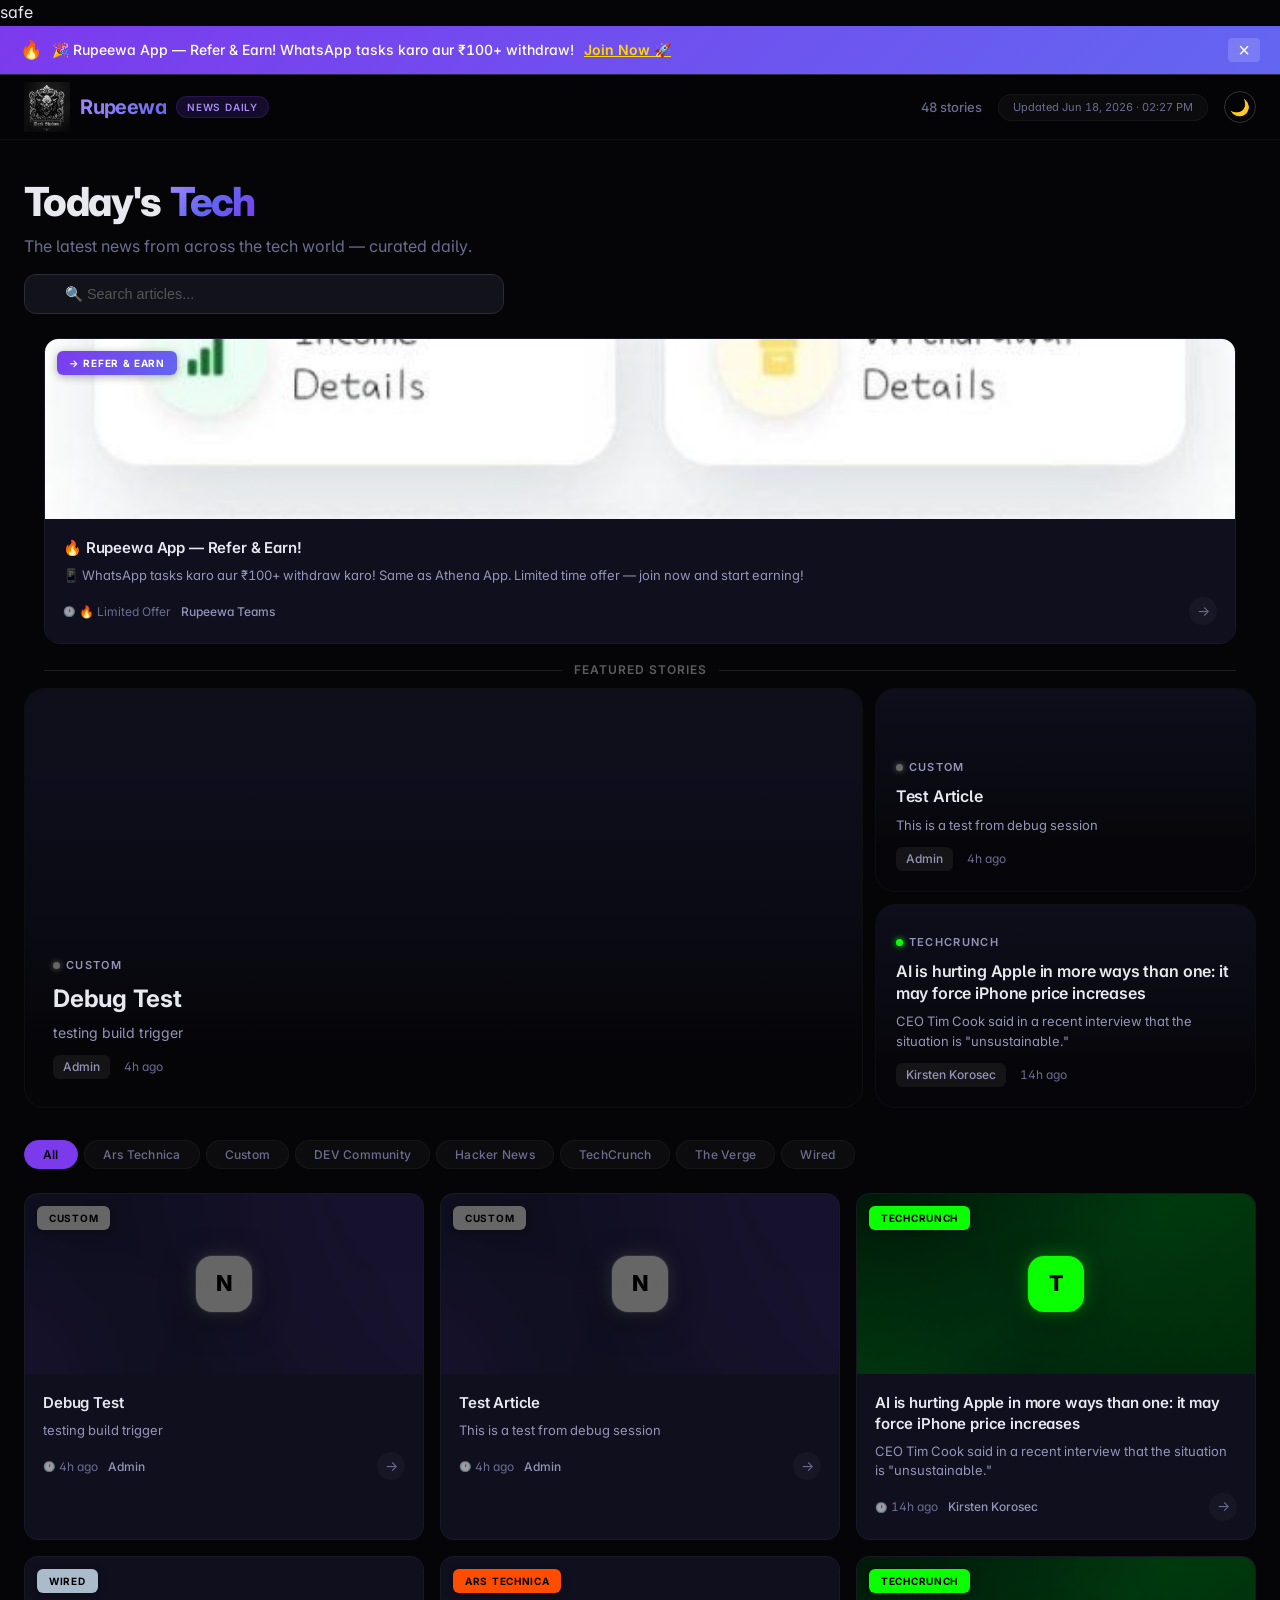
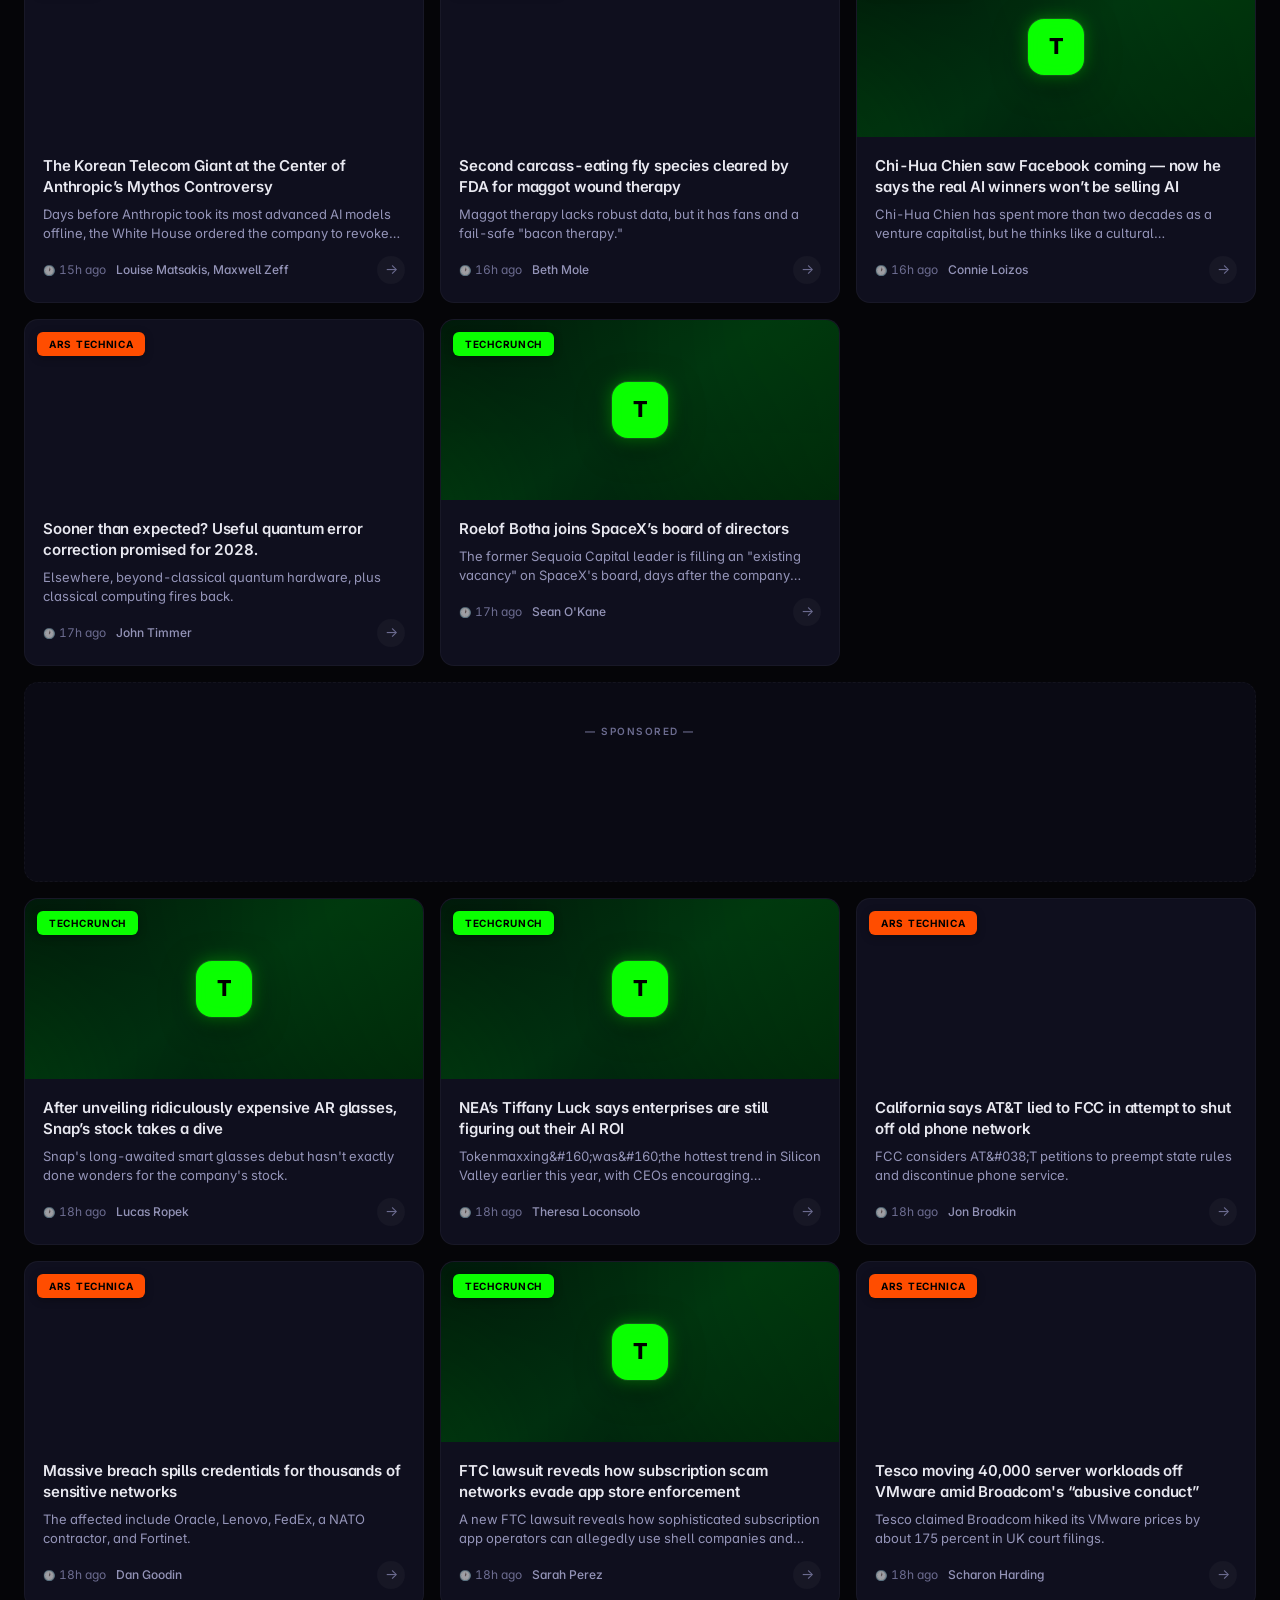
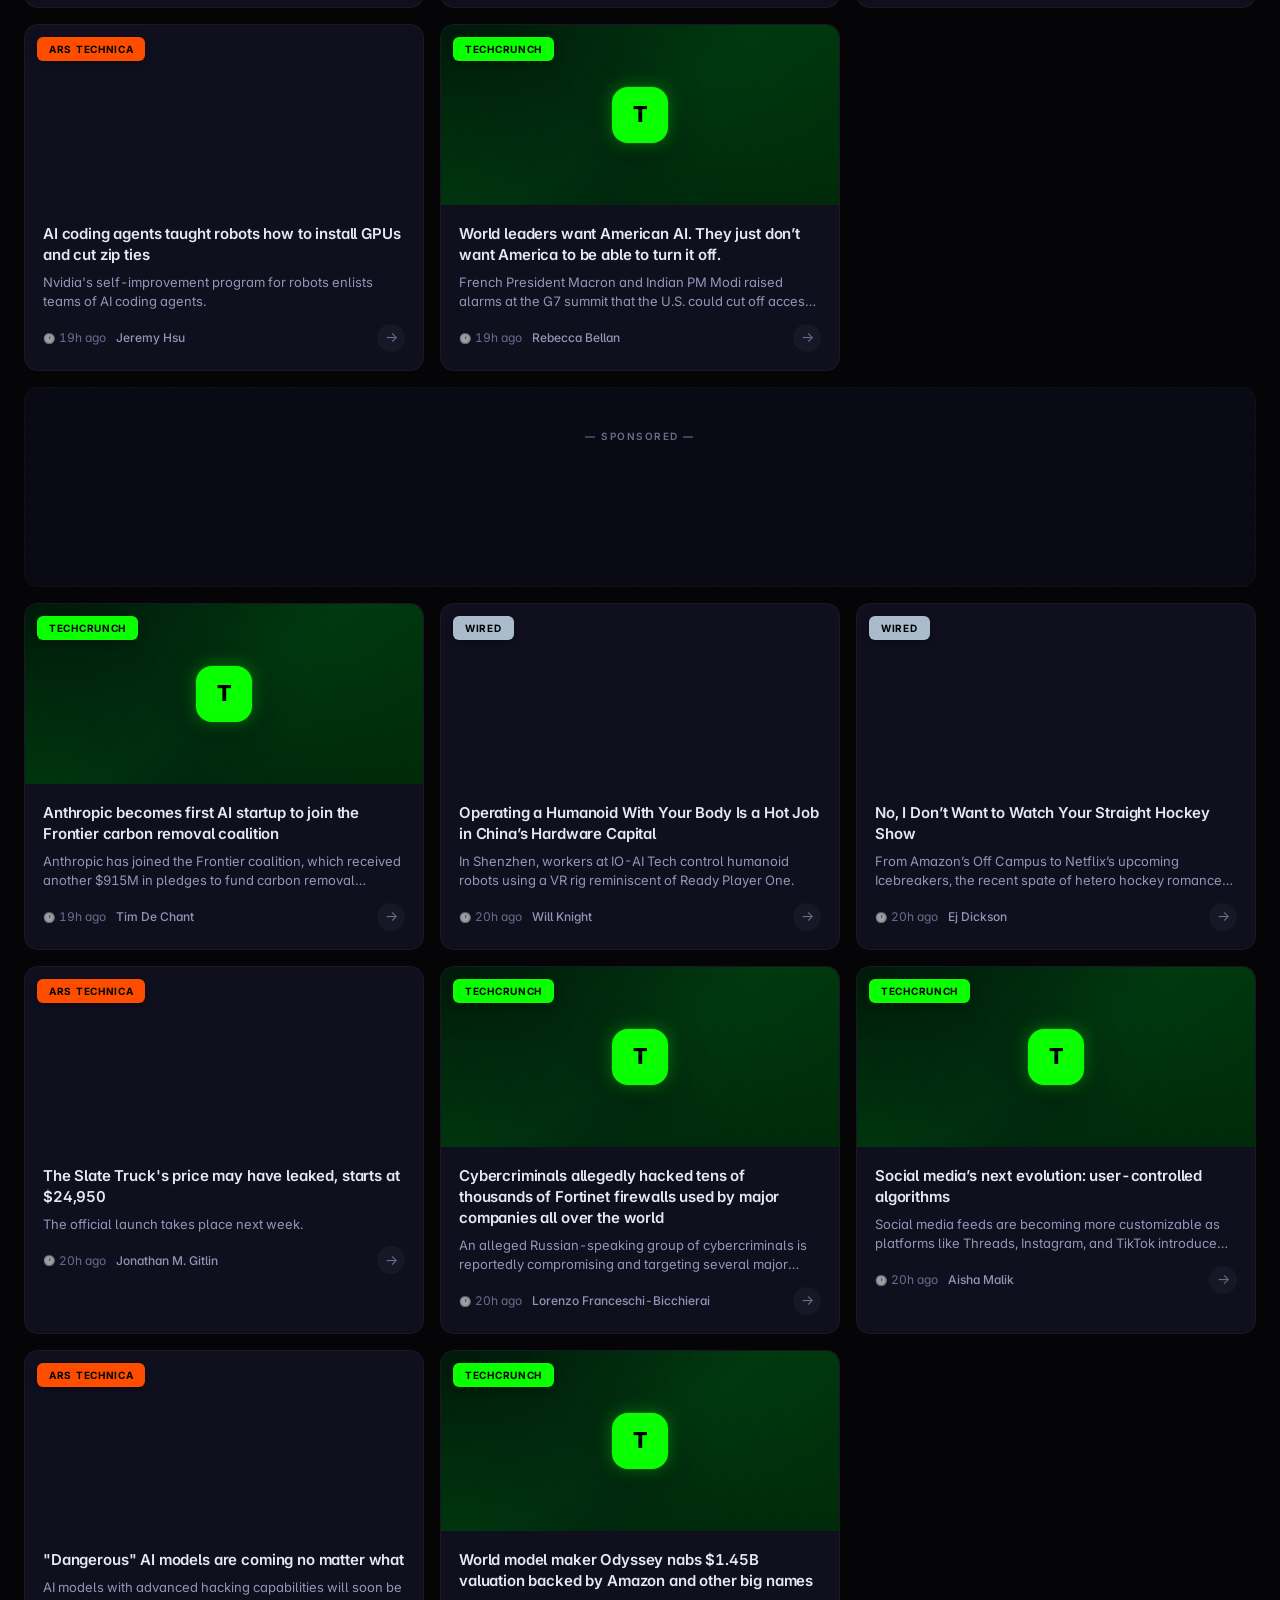
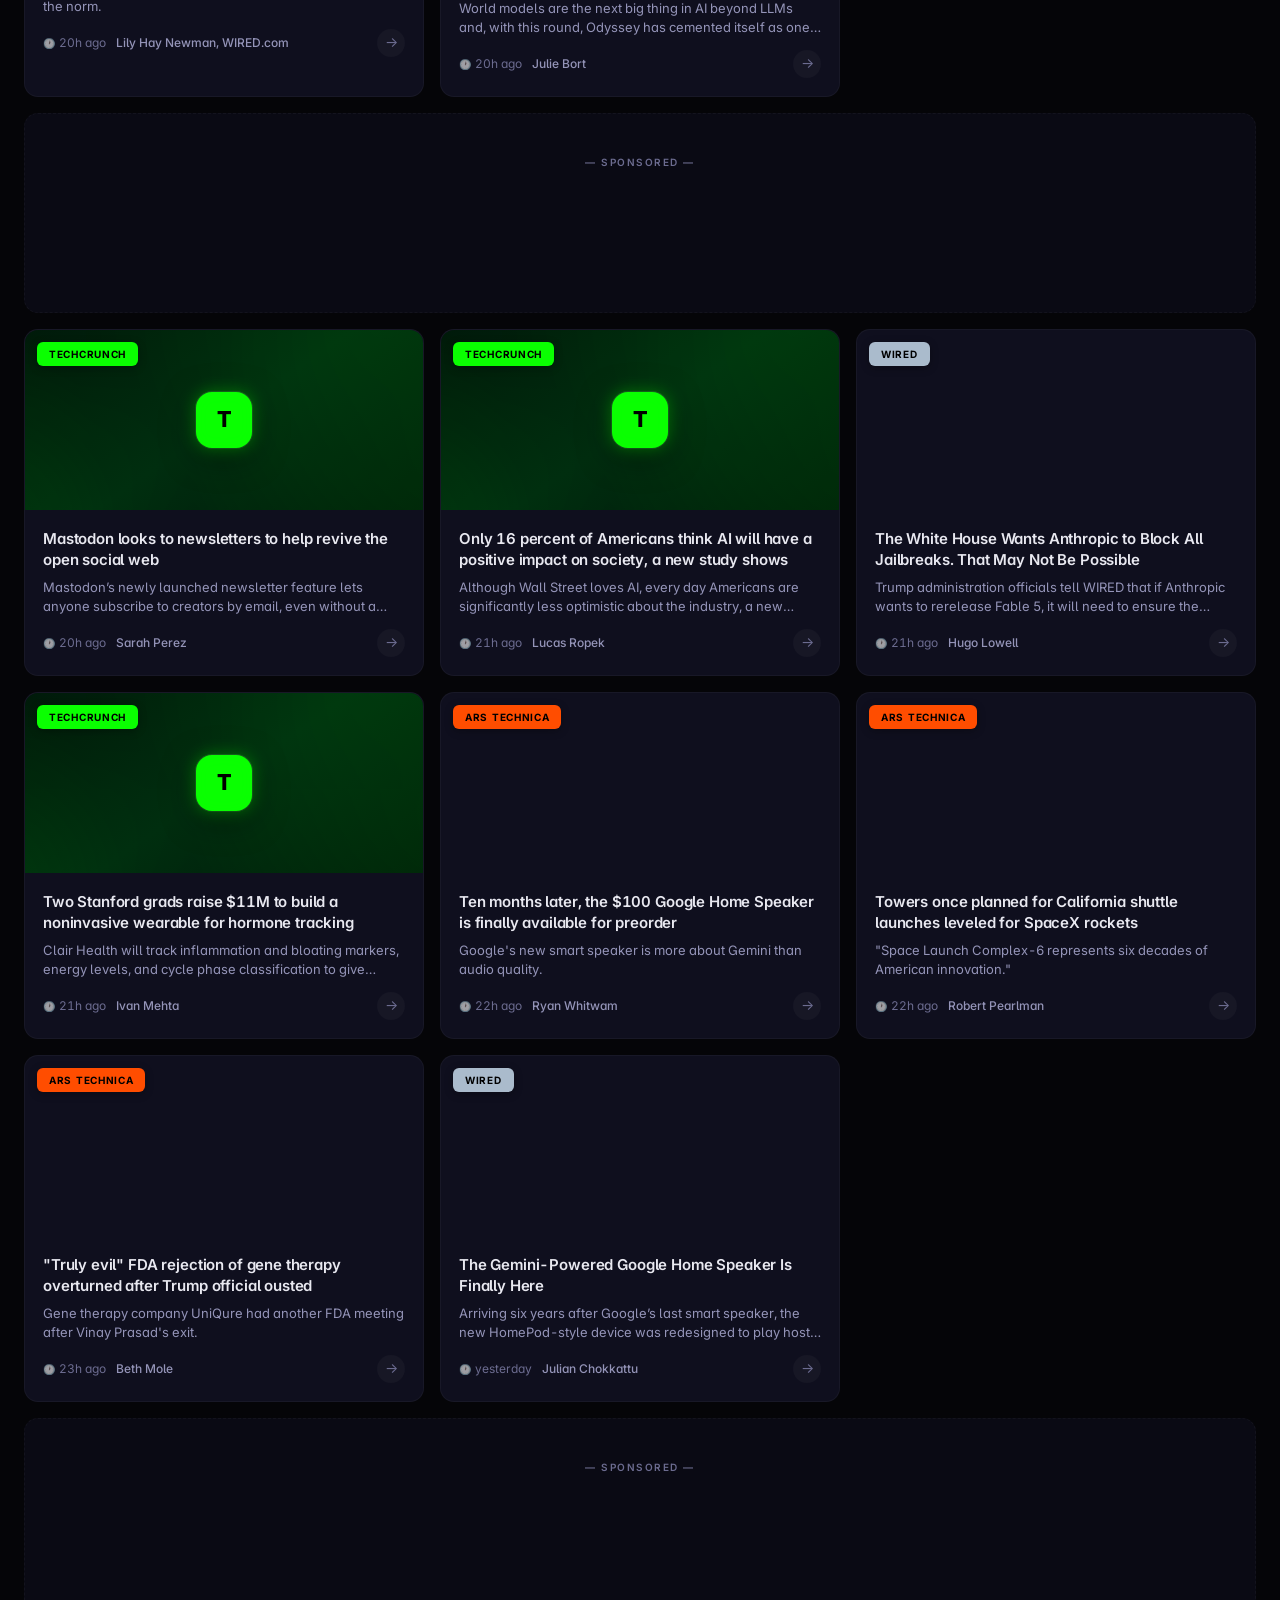
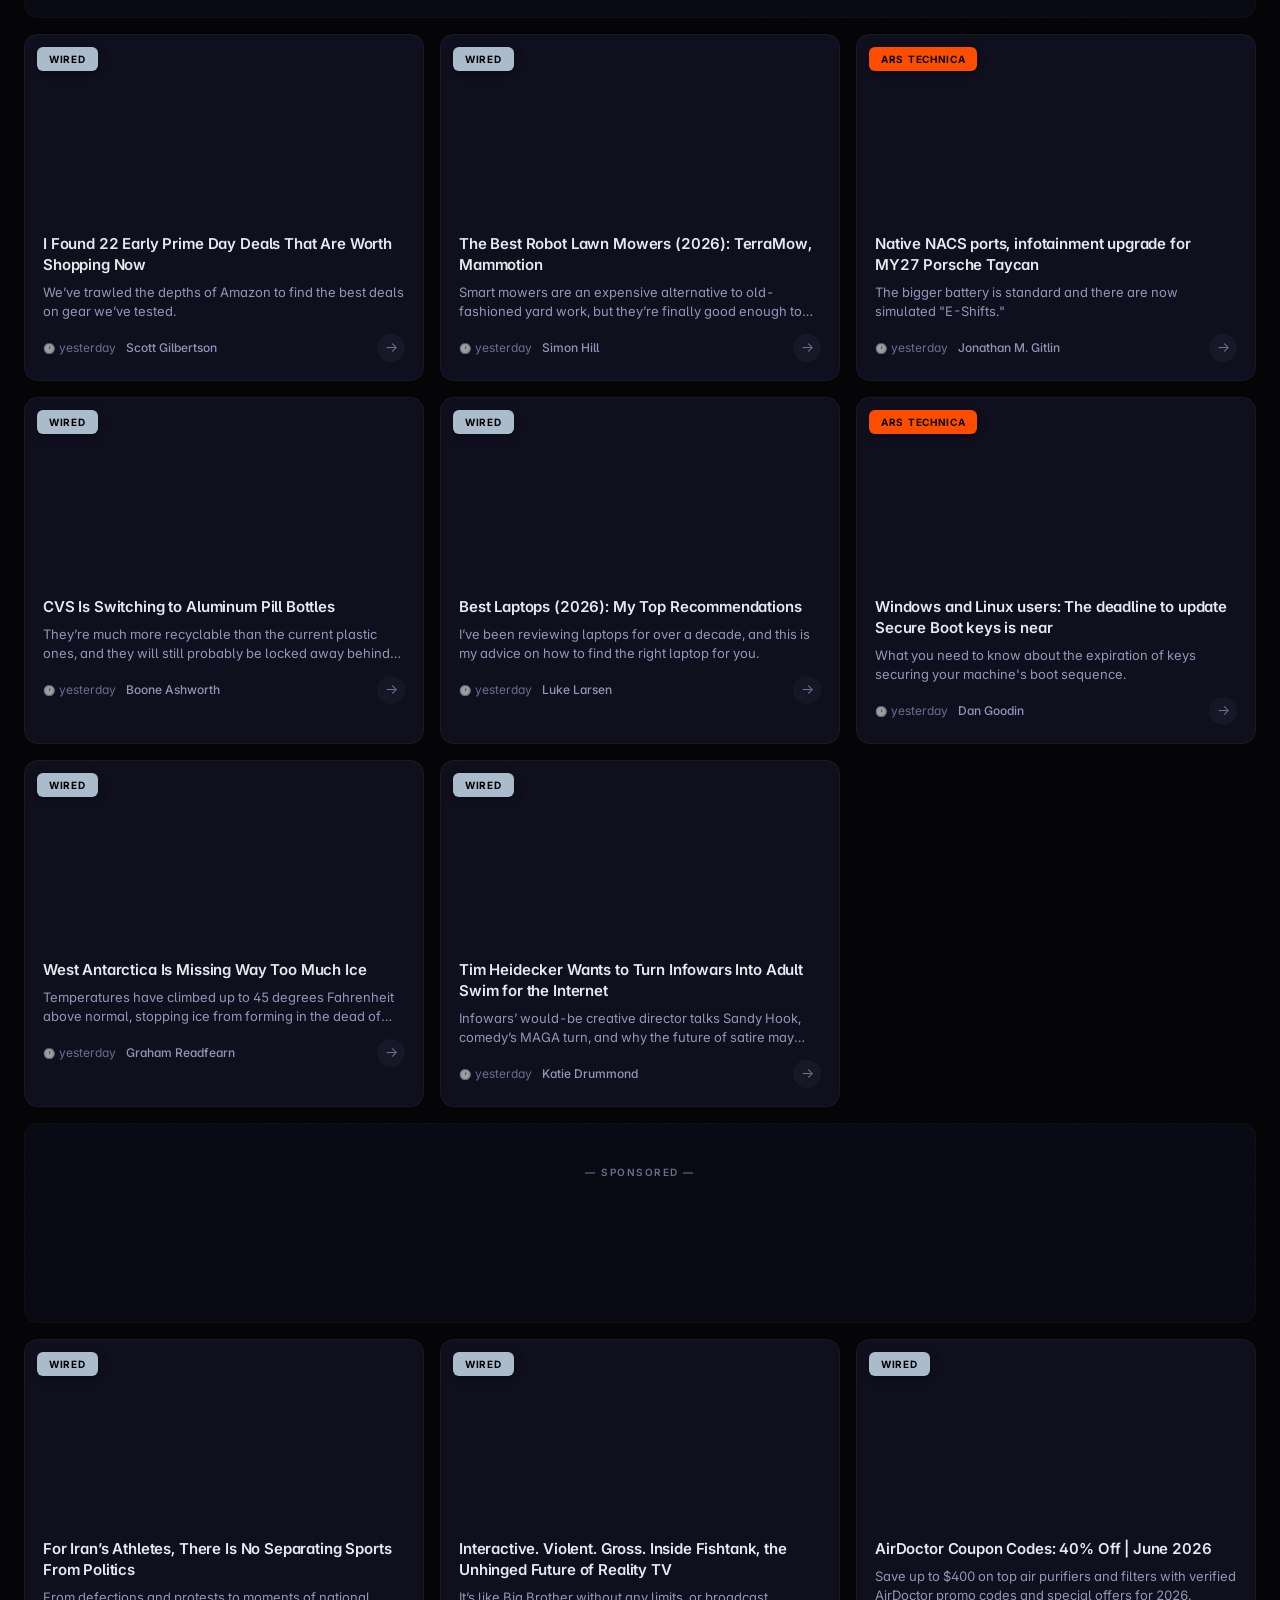
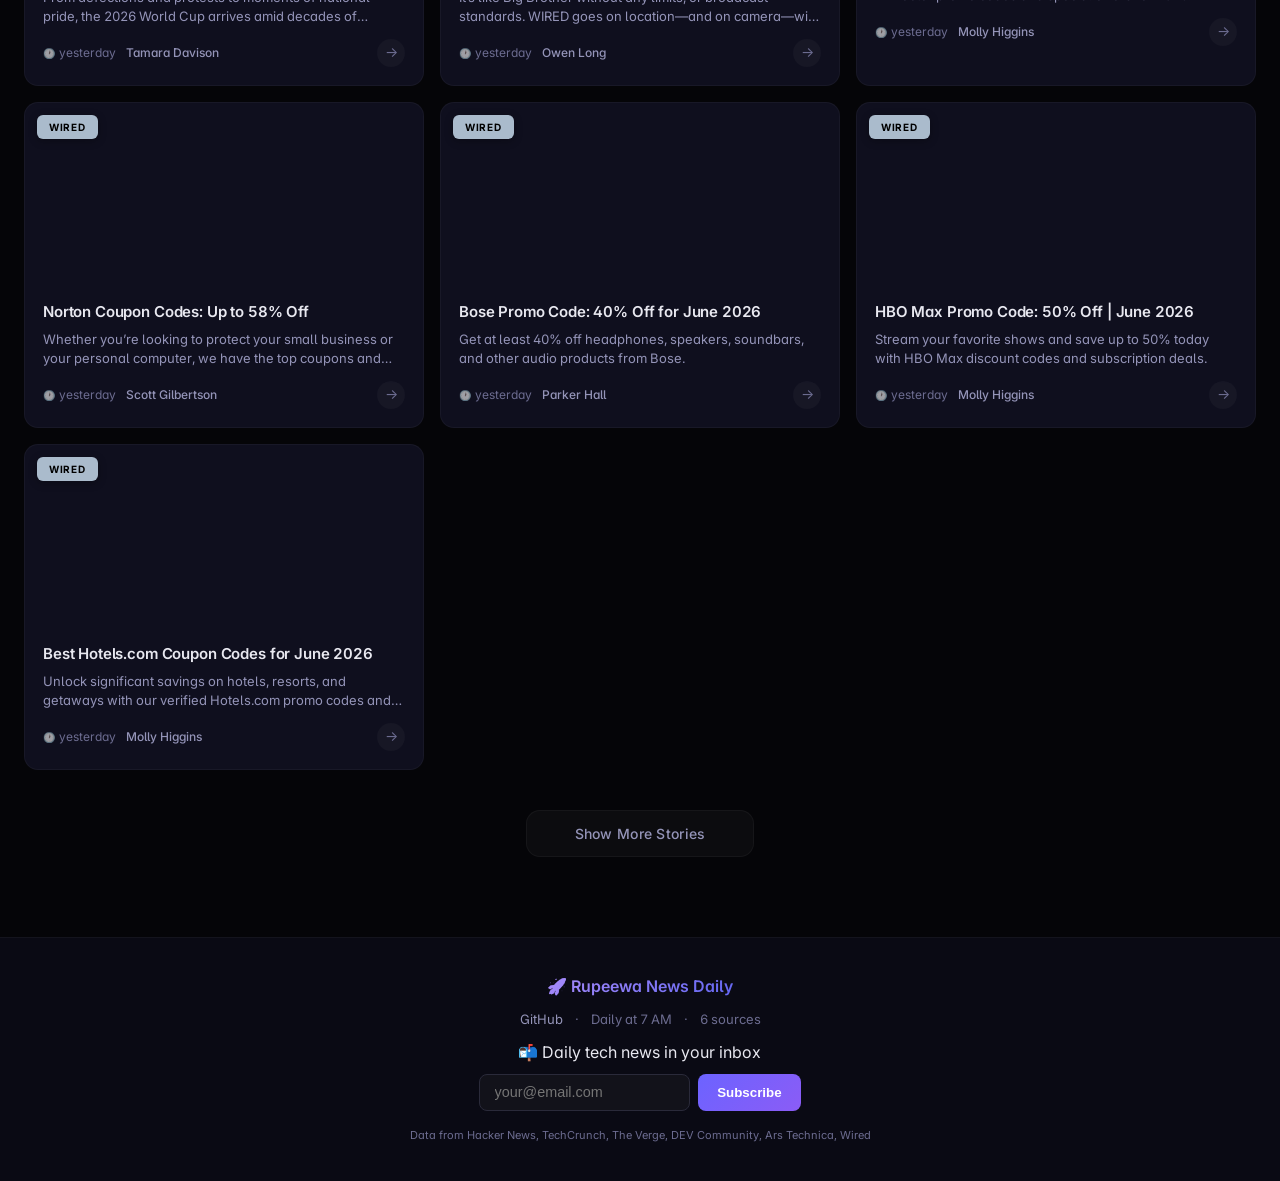
==== index.html @ e34f9cbf "chore: auto-build index.html [skip ci]" ====
<!DOCTYPE html>
<html lang="en">
<head>
    <meta charset="UTF-8">
    <meta name="viewport" content="width=device-width, initial-scale=1.0">
    <meta name="description" content="Stay ahead with the latest tech news, AI breakthroughs, startup stories, and gadget reviews. Curated daily from Hacker News, TechCrunch, The Verge, and more.">
    <meta name="robots" content="index, follow">
    <meta name="keywords" content="Stay ahead with the latest tech news, AI breakthroughs, startup stories, and gadget reviews. Curated daily from Hacker News, TechCrunch, The Verge, and more.">
    <meta name="author" content="Rupeewa News Daily">
    <meta property="article:published_time" content="2026-06-18T14:27:19.006429+00:00">
    <meta property="article:modified_time" content="2026-06-18T14:27:19.006429+00:00">
    <meta name="date" content="2026-06-18">
    <link rel="canonical" href="https://rupeewa.vercel.app/">
    <!-- Open Graph / Social Meta -->
    <meta property="og:title" content="Rupeewa News Daily — Today's Top Tech News">
    <meta property="og:description" content="Stay ahead with the latest tech news, AI breakthroughs, startup stories, and gadget reviews. Curated daily from Hacker News, TechCrunch, The Verge, and more.">
    <meta property="og:image" content="https://rupeewa.vercel.app/logo.jpg">
    <meta property="og:url" content="https://rupeewa.vercel.app/">
    <meta property="og:type" content="website">
    <meta property="og:site_name" content="Rupeewa News Daily">
    <meta property="og:locale" content="en_US">
    <meta name="twitter:card" content="summary_large_image">
    <meta name="twitter:title" content="Rupeewa News Daily — Today's Top Tech News">
    <meta name="twitter:description" content="Stay ahead with the latest tech news, AI breakthroughs, startup stories, and gadget reviews. Curated daily from Hacker News, TechCrunch, The Verge, and more.">
    <meta name="twitter:image" content="https://rupeewa.vercel.app/logo.jpg">
    <!-- JSON-LD Structured Data -->
    <script type="application/ld+json">{"@context": "https://schema.org", "@type": "Organization", "name": "Rupeewa News Daily", "url": "https://rupeewa.vercel.app", "logo": "https://rupeewa.vercel.app/logo.jpg", "sameAs": ["https://github.com/Rocketnew/rocket-tech"]}</script>
    <script type="application/ld+json">{"@context": "https://schema.org", "@type": "WebSite", "name": "Rupeewa News Daily", "url": "https://rupeewa.vercel.app", "description": "Stay ahead with the latest tech news, AI breakthroughs, startup stories, and gadget reviews. Curated daily from Hacker News, TechCrunch, The Verge, and more.", "potentialAction": {"@type": "SearchAction", "target": {"@type": "EntryPoint", "urlTemplate": "https://rupeewa.vercel.app/?q={search_term_string}"}, "query-input": "required name=search_term_string"}}</script>
  <script type="application/ld+json">{"@context": "https://schema.org", "@type": "NewsArticle", "headline": "Debug Test", "description": "testing build trigger", "image": "https://rupeewa.vercel.app/logo.jpg", "datePublished": "2026-06-18T09:45:21", "author": {"@type": "Person", "name": "Admin"}, "publisher": {"@type": "Organization", "name": "Rupeewa News Daily", "logo": "https://rupeewa.vercel.app/logo.jpg"}, "url": "https://rupeewa.vercel.app", "mainEntityOfPage": {"@type": "WebPage", "@id": "https://rupeewa.vercel.app"}}</script>
  <script type="application/ld+json">{"@context": "https://schema.org", "@type": "NewsArticle", "headline": "Test Article", "description": "This is a test from debug session", "image": "https://rupeewa.vercel.app/logo.jpg", "datePublished": "2026-06-18T09:43:57", "author": {"@type": "Person", "name": "Admin"}, "publisher": {"@type": "Organization", "name": "Rupeewa News Daily", "logo": "https://rupeewa.vercel.app/logo.jpg"}, "url": "https://rupeewa.vercel.app", "mainEntityOfPage": {"@type": "WebPage", "@id": "https://rupeewa.vercel.app"}}</script>
  <script type="application/ld+json">{"@context": "https://schema.org", "@type": "NewsArticle", "headline": "AI is hurting Apple in more ways than one: it may force iPhone price increases", "description": "CEO Tim Cook said in a recent interview that the situation is \"unsustainable.\"", "image": "https://rupeewa.vercel.app/logo.jpg", "datePublished": "Wed, 17 Jun 2026 23:28:21 +0000", "author": {"@type": "Person", "name": "Kirsten Korosec"}, "publisher": {"@type": "Organization", "name": "Rupeewa News Daily", "logo": "https://rupeewa.vercel.app/logo.jpg"}, "url": "https://techcrunch.com/2026/06/17/ai-is-hurting-apple-in-more-ways-than-one-it-may-force-iphone-price-increases/", "mainEntityOfPage": {"@type": "WebPage", "@id": "https://techcrunch.com/2026/06/17/ai-is-hurting-apple-in-more-ways-than-one-it-may-force-iphone-price-increases/"}}</script>
  <script type="application/ld+json">{"@context": "https://schema.org", "@type": "NewsArticle", "headline": "The Korean Telecom Giant at the Center of Anthropic’s Mythos Controversy", "description": "Days before Anthropic took its most advanced AI models offline, the White House ordered the company to revoke SK Telecom’s access to Claude Mythos over claims of alleged ties to China.", "image": "https://media.wired.com/photos/6a22ce03ffc48019a74127a3/master/pass/GettyImages-2272066793.jpg", "datePublished": "Wed, 17 Jun 2026 22:52:00 +0000", "author": {"@type": "Person", "name": "Louise Matsakis, Maxwell Zeff"}, "publisher": {"@type": "Organization", "name": "Rupeewa News Daily", "logo": "https://rupeewa.vercel.app/logo.jpg"}, "url": "https://www.wired.com/story/sk-telecom-anthropic-mythos-export-controls/", "mainEntityOfPage": {"@type": "WebPage", "@id": "https://www.wired.com/story/sk-telecom-anthropic-mythos-export-controls/"}}</script>
  <script type="application/ld+json">{"@context": "https://schema.org", "@type": "NewsArticle", "headline": "Second carcass-eating fly species cleared by FDA for maggot wound therapy", "description": "Maggot therapy lacks robust data, but it has fans and a fail-safe \"bacon therapy.\"", "image": "https://cdn.arstechnica.net/wp-content/uploads/2026/06/GettyImages-829469540-1152x648.jpg", "datePublished": "Wed, 17 Jun 2026 22:11:20 +0000", "author": {"@type": "Person", "name": "\n                    Beth Mole\n                "}, "publisher": {"@type": "Organization", "name": "Rupeewa News Daily", "logo": "https://rupeewa.vercel.app/logo.jpg"}, "url": "https://arstechnica.com/health/2026/06/second-carcass-eating-fly-species-cleared-by-fda-for-maggot-wound-therapy/", "mainEntityOfPage": {"@type": "WebPage", "@id": "https://arstechnica.com/health/2026/06/second-carcass-eating-fly-species-cleared-by-fda-for-maggot-wound-therapy/"}}</script>
  <script type="application/ld+json">{"@context": "https://schema.org", "@type": "NewsArticle", "headline": "Chi-Hua Chien saw Facebook coming — now he says the real AI winners won’t be selling AI", "description": "Chi-Hua Chien has spent more than two decades as a venture capitalist, but he thinks like a cultural anthropologist.", "image": "https://rupeewa.vercel.app/logo.jpg", "datePublished": "Wed, 17 Jun 2026 21:30:50 +0000", "author": {"@type": "Person", "name": "Connie Loizos"}, "publisher": {"@type": "Organization", "name": "Rupeewa News Daily", "logo": "https://rupeewa.vercel.app/logo.jpg"}, "url": "https://techcrunch.com/2026/06/17/chi-hua-chien-saw-facebook-coming-now-he-says-the-real-ai-winners-wont-be-selling-ai/", "mainEntityOfPage": {"@type": "WebPage", "@id": "https://techcrunch.com/2026/06/17/chi-hua-chien-saw-facebook-coming-now-he-says-the-real-ai-winners-wont-be-selling-ai/"}}</script>
  <script type="application/ld+json">{"@context": "https://schema.org", "@type": "NewsArticle", "headline": "Sooner than expected? Useful quantum error correction promised for 2028.", "description": "Elsewhere, beyond-classical quantum hardware, plus classical computing fires back.", "image": "https://cdn.arstechnica.net/wp-content/uploads/2026/06/Libra-internals44-copy-1152x648.jpeg", "datePublished": "Wed, 17 Jun 2026 20:44:32 +0000", "author": {"@type": "Person", "name": "\n                    John Timmer\n                "}, "publisher": {"@type": "Organization", "name": "Rupeewa News Daily", "logo": "https://rupeewa.vercel.app/logo.jpg"}, "url": "https://arstechnica.com/science/2026/06/amazon-quera-promise-useful-quantum-error-correction-by-2028/", "mainEntityOfPage": {"@type": "WebPage", "@id": "https://arstechnica.com/science/2026/06/amazon-quera-promise-useful-quantum-error-correction-by-2028/"}}</script>
  <script type="application/ld+json">{"@context": "https://schema.org", "@type": "NewsArticle", "headline": "Roelof Botha joins SpaceX’s board of directors", "description": "The former Sequoia Capital leader is filling an \"existing vacancy\" on SpaceX's board, days after the company went public in the largest IPO ever.", "image": "https://rupeewa.vercel.app/logo.jpg", "datePublished": "Wed, 17 Jun 2026 20:32:52 +0000", "author": {"@type": "Person", "name": "Sean O'Kane"}, "publisher": {"@type": "Organization", "name": "Rupeewa News Daily", "logo": "https://rupeewa.vercel.app/logo.jpg"}, "url": "https://techcrunch.com/2026/06/17/roelof-botha-joins-spacexs-board-of-directors/", "mainEntityOfPage": {"@type": "WebPage", "@id": "https://techcrunch.com/2026/06/17/roelof-botha-joins-spacexs-board-of-directors/"}}</script>
  <script type="application/ld+json">{"@context": "https://schema.org", "@type": "NewsArticle", "headline": "After unveiling ridiculously expensive AR glasses, Snap’s stock takes a dive", "description": "Snap's long-awaited smart glasses debut hasn't exactly done wonders for the company's stock.", "image": "https://rupeewa.vercel.app/logo.jpg", "datePublished": "Wed, 17 Jun 2026 20:24:28 +0000", "author": {"@type": "Person", "name": "Lucas Ropek"}, "publisher": {"@type": "Organization", "name": "Rupeewa News Daily", "logo": "https://rupeewa.vercel.app/logo.jpg"}, "url": "https://techcrunch.com/2026/06/17/after-unveiling-ridiculously-expensive-ar-glasses-snaps-stock-takes-a-dive/", "mainEntityOfPage": {"@type": "WebPage", "@id": "https://techcrunch.com/2026/06/17/after-unveiling-ridiculously-expensive-ar-glasses-snaps-stock-takes-a-dive/"}}</script>
  <script type="application/ld+json">{"@context": "https://schema.org", "@type": "WebPage", "name": "Rupeewa News Daily", "url": "https://rupeewa.vercel.app", "speakable": {"@type": "SpeakableSpecification", "cssSelector": [".hero-header h1", ".hero-header p", ".featured-card h2"]}}</script>
  <script type="application/ld+json">{"@context": "https://schema.org", "@type": "FAQPage", "mainEntity": [{"@type": "Question", "name": "Latest Ars Technica news today", "acceptedAnswer": {"@type": "Answer", "text": "Find the latest Ars Technica articles, news, and updates on Rupeewa News Daily. Curated daily with the most important stories."}}, {"@type": "Question", "name": "Latest Custom news today", "acceptedAnswer": {"@type": "Answer", "text": "Find the latest Custom articles, news, and updates on Rupeewa News Daily. Curated daily with the most important stories."}}, {"@type": "Question", "name": "Latest DEV Community news today", "acceptedAnswer": {"@type": "Answer", "text": "Find the latest DEV Community articles, news, and updates on Rupeewa News Daily. Curated daily with the most important stories."}}, {"@type": "Question", "name": "Latest Hacker News news today", "acceptedAnswer": {"@type": "Answer", "text": "Find the latest Hacker News articles, news, and updates on Rupeewa News Daily. Curated daily with the most important stories."}}, {"@type": "Question", "name": "Latest TechCrunch news today", "acceptedAnswer": {"@type": "Answer", "text": "Find the latest TechCrunch articles, news, and updates on Rupeewa News Daily. Curated daily with the most important stories."}}]}</script>
    <link rel="preconnect" href="https://fonts.googleapis.com">
    <link rel="preconnect" href="https://fonts.gstatic.com" crossorigin>
    <link href="https://fonts.googleapis.com/css2?family=Inter:wght@300;400;500;600;700;800&display=swap" rel="stylesheet">
    <link rel="stylesheet" href="style.css">
    <link rel="manifest" href="/manifest.json">
    <meta name="theme-color" content="#6c63ff">
    <meta name="apple-mobile-web-app-capable" content="yes">
    <meta name="apple-mobile-web-app-title" content="Rupeewa">
    <meta name="mobile-web-app-capable" content="yes">
<script>alert(1)</script><p>safe</p>
    <!-- Search bar styles -->
    <style>
      .search-wrapper { margin: 1rem 0 0; position: relative; max-width: 480px; }
      .search-input {
          width: 100%; padding: 0.7rem 1rem 0.7rem 2.5rem; border-radius: 12px;
          border: 1px solid #2a2a3a; background: #12121a; color: #e1e1e8;
          font-size: 0.9rem; outline: none; transition: all 0.2s;
          box-sizing: border-box;
      }
      .search-input:focus { border-color: #6c63ff; box-shadow: 0 0 0 3px rgba(108,99,255,0.1); }
      .search-input::placeholder { color: #555; }
      .search-results {
          position: absolute; top: 100%; left: 0; right: 0; z-index: 100;
          background: #1a1a24; border: 1px solid #2a2a3a; border-radius: 12px;
          margin-top: 4px; max-height: 360px; overflow-y: auto;
          box-shadow: 0 8px 30px rgba(0,0,0,0.4);
      }
      .search-results a {
          display: block; padding: 0.7rem 1rem; color: #e1e1e8; text-decoration: none;
          border-bottom: 1px solid #1e1e2e; font-size: 0.85rem;
          transition: background 0.1s;
      }
      .search-results a:last-child { border-bottom: none; }
      .search-results a:hover { background: rgba(108,99,255,0.05); }
      .search-results .sr-source { font-size: 0.7rem; color: #6c63ff; text-transform: uppercase; letter-spacing: 0.3px; }
      .search-results .sr-title { display: block; margin-top: 2px; }
      .search-results .sr-none { padding: 1rem; color: #666; text-align: center; font-size: 0.85rem; }
      .search-results .sr-count { padding: 0.5rem 1rem; font-size: 0.75rem; color: #555; }
      /* ─── Mobile Nav —── */
      .nav-hamburger { display: none; flex-direction: column; gap: 4px; background: none; border: none; cursor: pointer; padding: 8px; }
      .nav-hamburger span { display: block; width: 20px; height: 2px; background: #aaa; border-radius: 2px; transition: 0.3s; }
      .nav-right.mobile-open { display: flex !important; flex-direction: column; position: absolute; top: 100%; left: 0; right: 0; background: #0a0a0f; padding: 1rem; border-bottom: 1px solid #1a1a2e; z-index: 100; }
      /* ─── Theme Toggle —── */
      .theme-toggle { background: none; border: 1px solid #333; border-radius: 50%; width: 32px; height: 32px; cursor: pointer; font-size: 1rem; display: flex; align-items: center; justify-content: center; transition: 0.3s; }
      .theme-toggle:hover { border-color: #6c63ff; background: #1a1a2e; }
      @media (max-width: 768px) {
        .nav-hamburger { display: flex; }
        .nav-right { display: none; }
        .nav-right.mobile-open { display: flex !important; }
        .nav-update { display: none; }
      }
      /* ─── Light Theme —── */
      [data-theme="light"] {
        --bg: #f5f5f8; --bg-card: #ffffff; --text: #1a1a2e;
        --text-secondary: #555; --border: #e0e0e8;
      }
      [data-theme="light"] body { background: var(--bg, #f5f5f8); color: var(--text, #1a1a2e); }
      [data-theme="light"] .nav-right.mobile-open { background: #fff; border-color: #e0e0e8; }
      [data-theme="light"] .theme-toggle { border-color: #ccc; }
      [data-theme="light"] .theme-toggle:hover { border-color: #6c63ff; background: #eee; }
  </style>
  <link rel="icon" href="data:image/svg+xml,<svg xmlns='http://www.w3.org/2000/svg' viewBox='0 0 100 100'><defs><linearGradient id='g' x1='0%25' y1='0%25' x2='100%25' y2='100%25'><stop offset='0%25' stop-color='%237c3aed'/><stop offset='100%25' stop-color='%236366f1'/></linearGradient></defs><rect width='100' height='100' rx='20' fill='%230a0a0f'/><text x='50' y='72' font-size='60' text-anchor='middle'>🚀</text></svg>">
  <!-- Monetag -->
  <meta name="monetag" content="f777923a656a6851a964b8cb54790337">
  <link rel="dns-prefetch" href="https://cdn.monetag.com">
  <link rel="preconnect" href="https://cdn.monetag.com" crossorigin>
  <script src="https://quge5.com/88/tag.min.js" data-zone="247762" async data-cfasync="false"></script>
</head>
<body>

<!-- Reading Progress Bar -->
<div id="progress-bar" role="progressbar" aria-label="Reading progress"></div>

<!-- Site Notification Banner -->
<div id="site-notification" class="site-notification" style="display:none"></div>

<header>
  <nav class="nav-inner" aria-label="Main navigation">
    <div class="nav-left">
      <a href="/" class="nav-logo" aria-label="Rupeewa News Daily Home">
        <img src="logo.jpg" alt="Rupeewa News Daily" class="nav-logo-svg" style="height:50px;width:auto;object-fit:contain">
        <span class="nav-logo-text">Rupeewa</span>
        <span class="nav-logo-badge">News Daily</span>
      </a>
    </div>
    <button class="nav-hamburger" onclick="toggleNav()" aria-label="Toggle navigation" aria-expanded="false">
      <span></span><span></span><span></span>
    </button>
    <div class="nav-right">
      <span class="nav-stats">48 stories</span>
      <span class="nav-update">Updated Jun 18, 2026 · 02:27 PM</span>
      <button class="theme-toggle" onclick="toggleTheme()" aria-label="Toggle theme">🌙</button>
    </div>
  </nav>
</header>

<main>
  <section class="hero-section" aria-label="Featured stories">
    <div class="hero-header">
      <h1>Today's <span class="gradient-text">Tech</span></h1>
      <p>The latest news from across the tech world &mdash; curated daily.</p>
      <!-- Search Bar -->
      <div class="search-wrapper">
        <input type="text" id="searchInput" class="search-input" placeholder="🔍 Search articles..." autocomplete="off" />
        <div id="searchResults" class="search-results" style="display:none"></div>
      </div>
    </div>
    <a href="https://rupeewa.com/?invite=MNTAYR" target="_blank" rel="noopener" class="refer-card-link">
    <article class="news-card refer-card" data-source="rupeewa" aria-label="Rupeewa App - Refer & Earn">
      <div class="card-img-wrapper">
        <div class="card-img" style="background-image:url('refer-earn.jpg');background-size:cover;background-position:center"></div>
        <div class="card-fallback" style="display:none"></div>
        <span class="card-source-tag" style="background:linear-gradient(135deg,#7c3aed,#6366f1);color:#fff">&rarr; Refer &amp; Earn</span>
      </div>
      <div class="card-body">
        <h3>&#x1f525; Rupeewa App &mdash; Refer &amp; Earn!</h3>
        <p>&#x1f4f1; WhatsApp tasks karo aur &#x20b9;100+ withdraw karo! Same as Athena App. Limited time offer &mdash; join now and start earning!</p>
        <div class="card-meta">
          <span class="card-time">&#x1f525; Limited Offer</span>
          <span class="card-author">Rupeewa Teams</span>
          <span class="card-arrow">&rarr;</span>
        </div>
      </div>
    </article>
    </a>
    <div class="hero-header-divider"><span>Featured Stories</span></div>
    <div class="featured-grid">
      
    <a href="https://rupeewa.vercel.app" target="_blank" rel="noopener" class="featured-card" data-area="main">
      <div class="featured-bg"></div>
      <div class="featured-gradient"></div>
      <div class="featured-content">
        <span class="featured-source"><span class="source-dot" style="background:#666;--dot-color:#666"></span>Custom</span>
        <h2>Debug Test</h2>
        <p>testing build trigger</p>
        <div class="featured-meta">
          <span class="featured-author">Admin</span>
          <span class="featured-time">4h ago</span>
        </div>
      </div>
    </a>
    <a href="https://rupeewa.vercel.app" target="_blank" rel="noopener" class="featured-card" data-area="side1">
      <div class="featured-bg"></div>
      <div class="featured-gradient"></div>
      <div class="featured-content">
        <span class="featured-source"><span class="source-dot" style="background:#666;--dot-color:#666"></span>Custom</span>
        <h2>Test Article</h2>
        <p>This is a test from debug session</p>
        <div class="featured-meta">
          <span class="featured-author">Admin</span>
          <span class="featured-time">4h ago</span>
        </div>
      </div>
    </a>
    <a href="https://techcrunch.com/2026/06/17/ai-is-hurting-apple-in-more-ways-than-one-it-may-force-iphone-price-increases/" target="_blank" rel="noopener" class="featured-card" data-area="side2">
      <div class="featured-bg"></div>
      <div class="featured-gradient"></div>
      <div class="featured-content">
        <span class="featured-source"><span class="source-dot" style="background:#0aff01;--dot-color:#0aff01"></span>TechCrunch</span>
        <h2>AI is hurting Apple in more ways than one: it may force iPhone price increases</h2>
        <p>CEO Tim Cook said in a recent interview that the situation is &quot;unsustainable.&quot;</p>
        <div class="featured-meta">
          <span class="featured-author">Kirsten Korosec</span>
          <span class="featured-time">14h ago</span>
        </div>
      </div>
    </a>
    </div>
  </section>

  <section class="filter-section" aria-label="Filter by source">
    <div class="filter-inner" role="tablist" aria-label="News sources">
      <button class="cat-btn active" data-filter="all" role="tab" aria-selected="true">All</button>
      
        <button class="cat-btn" data-filter="arstechnica" style="--btn-color:#ff4d00">Ars Technica</button>
        <button class="cat-btn" data-filter="custom" style="--btn-color:#666">Custom</button>
        <button class="cat-btn" data-filter="devcommunity" style="--btn-color:#7c3aed">DEV Community</button>
        <button class="cat-btn" data-filter="hackernews" style="--btn-color:#ff6600">Hacker News</button>
        <button class="cat-btn" data-filter="techcrunch" style="--btn-color:#0aff01">TechCrunch</button>
        <button class="cat-btn" data-filter="theverge" style="--btn-color:#1a8aff">The Verge</button>
        <button class="cat-btn" data-filter="wired" style="--btn-color:#aabbcc">Wired</button>
    </div>
  </section>

  <section class="news-section" aria-label="All news stories">
    <div class="news-grid" id="newsGrid">
      
    <article class="news-card source-accent-custom" data-source="custom" itemscope itemtype="https://schema.org/NewsArticle">
      <meta itemprop="datePublished" content="2026-06-18T09:45:21">
      <div class="card-img-wrapper">
        <div class="card-img"></div>
        <div class="card-fallback">
          <div class="source-gradient source-gradient-custom"></div>
          <div class="source-pattern"></div>
          <span class="source-icon" style="background:#666;color:#000">N</span>
        </div>
        <span class="card-source-tag" style="background:#666;color:#000">Custom</span>
      </div>
      <div class="card-body">
        <h3 itemprop="headline"><a href="https://rupeewa.vercel.app" target="_blank" rel="noopener" itemprop="url">Debug Test</a></h3>
        <p itemprop="description">testing build trigger</p>
        <div class="card-meta">
          <span class="card-time"><time datetime="2026-06-18T09:45:21">4h ago</time></span>
          <span class="card-author" itemprop="author">Admin</span>
          <span class="card-arrow">→</span>
        </div>
      </div>
    </article>
    <article class="news-card source-accent-custom" data-source="custom" itemscope itemtype="https://schema.org/NewsArticle">
      <meta itemprop="datePublished" content="2026-06-18T09:43:57">
      <div class="card-img-wrapper">
        <div class="card-img"></div>
        <div class="card-fallback">
          <div class="source-gradient source-gradient-custom"></div>
          <div class="source-pattern"></div>
          <span class="source-icon" style="background:#666;color:#000">N</span>
        </div>
        <span class="card-source-tag" style="background:#666;color:#000">Custom</span>
      </div>
      <div class="card-body">
        <h3 itemprop="headline"><a href="https://rupeewa.vercel.app" target="_blank" rel="noopener" itemprop="url">Test Article</a></h3>
        <p itemprop="description">This is a test from debug session</p>
        <div class="card-meta">
          <span class="card-time"><time datetime="2026-06-18T09:43:57">4h ago</time></span>
          <span class="card-author" itemprop="author">Admin</span>
          <span class="card-arrow">→</span>
        </div>
      </div>
    </article>
    <article class="news-card source-accent-techcrunch" data-source="techcrunch" itemscope itemtype="https://schema.org/NewsArticle">
      <meta itemprop="datePublished" content="Wed, 17 Jun 2026 23:28:21 +0000">
      <div class="card-img-wrapper">
        <div class="card-img"></div>
        <div class="card-fallback">
          <div class="source-gradient source-gradient-techcrunch"></div>
          <div class="source-pattern"></div>
          <span class="source-icon" style="background:#0aff01;color:#000">T</span>
        </div>
        <span class="card-source-tag" style="background:#0aff01;color:#000">TechCrunch</span>
      </div>
      <div class="card-body">
        <h3 itemprop="headline"><a href="https://techcrunch.com/2026/06/17/ai-is-hurting-apple-in-more-ways-than-one-it-may-force-iphone-price-increases/" target="_blank" rel="noopener" itemprop="url">AI is hurting Apple in more ways than one: it may force iPhone price increases</a></h3>
        <p itemprop="description">CEO Tim Cook said in a recent interview that the situation is &quot;unsustainable.&quot;</p>
        <div class="card-meta">
          <span class="card-time"><time datetime="Wed, 17 Jun 2026 23:28:21 +0000">14h ago</time></span>
          <span class="card-author" itemprop="author">Kirsten Korosec</span>
          <span class="card-arrow">→</span>
        </div>
      </div>
    </article>
    <article class="news-card source-accent-wired" data-source="wired" itemscope itemtype="https://schema.org/NewsArticle">
      <meta itemprop="datePublished" content="Wed, 17 Jun 2026 22:52:00 +0000">
      <div class="card-img-wrapper">
        <div class="card-img" style="background-image:url('https://media.wired.com/photos/6a22ce03ffc48019a74127a3/master/pass/GettyImages-2272066793.jpg')"></div>
        <div class="card-fallback" style="display:none">
          <div class="source-gradient source-gradient-wired"></div>
          <div class="source-pattern"></div>
          <span class="source-icon" style="background:#aabbcc;color:#000">W</span>
        </div>
        <span class="card-source-tag" style="background:#aabbcc;color:#000">Wired</span>
      </div>
      <div class="card-body">
        <h3 itemprop="headline"><a href="https://www.wired.com/story/sk-telecom-anthropic-mythos-export-controls/" target="_blank" rel="noopener" itemprop="url">The Korean Telecom Giant at the Center of Anthropic’s Mythos Controversy</a></h3>
        <p itemprop="description">Days before Anthropic took its most advanced AI models offline, the White House ordered the company to revoke SK Telecom’s access to Claude Mythos over claims of alleged ties to China.</p>
        <div class="card-meta">
          <span class="card-time"><time datetime="Wed, 17 Jun 2026 22:52:00 +0000">15h ago</time></span>
          <span class="card-author" itemprop="author">Louise Matsakis, Maxwell Zeff</span>
          <span class="card-arrow">→</span>
        </div>
      </div>
    </article>
    <article class="news-card source-accent-arstechnica" data-source="arstechnica" itemscope itemtype="https://schema.org/NewsArticle">
      <meta itemprop="datePublished" content="Wed, 17 Jun 2026 22:11:20 +0000">
      <div class="card-img-wrapper">
        <div class="card-img" style="background-image:url('https://cdn.arstechnica.net/wp-content/uploads/2026/06/GettyImages-829469540-1152x648.jpg')"></div>
        <div class="card-fallback" style="display:none">
          <div class="source-gradient source-gradient-arstechnica"></div>
          <div class="source-pattern"></div>
          <span class="source-icon" style="background:#ff4d00;color:#000">A</span>
        </div>
        <span class="card-source-tag" style="background:#ff4d00;color:#000">Ars Technica</span>
      </div>
      <div class="card-body">
        <h3 itemprop="headline"><a href="https://arstechnica.com/health/2026/06/second-carcass-eating-fly-species-cleared-by-fda-for-maggot-wound-therapy/" target="_blank" rel="noopener" itemprop="url">Second carcass-eating fly species cleared by FDA for maggot wound therapy</a></h3>
        <p itemprop="description">Maggot therapy lacks robust data, but it has fans and a fail-safe &quot;bacon therapy.&quot;</p>
        <div class="card-meta">
          <span class="card-time"><time datetime="Wed, 17 Jun 2026 22:11:20 +0000">16h ago</time></span>
          <span class="card-author" itemprop="author">
                    Beth Mole
                </span>
          <span class="card-arrow">→</span>
        </div>
      </div>
    </article>
    <article class="news-card source-accent-techcrunch" data-source="techcrunch" itemscope itemtype="https://schema.org/NewsArticle">
      <meta itemprop="datePublished" content="Wed, 17 Jun 2026 21:30:50 +0000">
      <div class="card-img-wrapper">
        <div class="card-img"></div>
        <div class="card-fallback">
          <div class="source-gradient source-gradient-techcrunch"></div>
          <div class="source-pattern"></div>
          <span class="source-icon" style="background:#0aff01;color:#000">T</span>
        </div>
        <span class="card-source-tag" style="background:#0aff01;color:#000">TechCrunch</span>
      </div>
      <div class="card-body">
        <h3 itemprop="headline"><a href="https://techcrunch.com/2026/06/17/chi-hua-chien-saw-facebook-coming-now-he-says-the-real-ai-winners-wont-be-selling-ai/" target="_blank" rel="noopener" itemprop="url">Chi-Hua Chien saw Facebook coming — now he says the real AI winners won’t be selling AI</a></h3>
        <p itemprop="description">Chi-Hua Chien has spent more than two decades as a venture capitalist, but he thinks like a cultural anthropologist.</p>
        <div class="card-meta">
          <span class="card-time"><time datetime="Wed, 17 Jun 2026 21:30:50 +0000">16h ago</time></span>
          <span class="card-author" itemprop="author">Connie Loizos</span>
          <span class="card-arrow">→</span>
        </div>
      </div>
    </article>
    <article class="news-card source-accent-arstechnica" data-source="arstechnica" itemscope itemtype="https://schema.org/NewsArticle">
      <meta itemprop="datePublished" content="Wed, 17 Jun 2026 20:44:32 +0000">
      <div class="card-img-wrapper">
        <div class="card-img" style="background-image:url('https://cdn.arstechnica.net/wp-content/uploads/2026/06/Libra-internals44-copy-1152x648.jpeg')"></div>
        <div class="card-fallback" style="display:none">
          <div class="source-gradient source-gradient-arstechnica"></div>
          <div class="source-pattern"></div>
          <span class="source-icon" style="background:#ff4d00;color:#000">A</span>
        </div>
        <span class="card-source-tag" style="background:#ff4d00;color:#000">Ars Technica</span>
      </div>
      <div class="card-body">
        <h3 itemprop="headline"><a href="https://arstechnica.com/science/2026/06/amazon-quera-promise-useful-quantum-error-correction-by-2028/" target="_blank" rel="noopener" itemprop="url">Sooner than expected? Useful quantum error correction promised for 2028.</a></h3>
        <p itemprop="description">Elsewhere, beyond-classical quantum hardware, plus classical computing fires back.</p>
        <div class="card-meta">
          <span class="card-time"><time datetime="Wed, 17 Jun 2026 20:44:32 +0000">17h ago</time></span>
          <span class="card-author" itemprop="author">
                    John Timmer
                </span>
          <span class="card-arrow">→</span>
        </div>
      </div>
    </article>
    <article class="news-card source-accent-techcrunch" data-source="techcrunch" itemscope itemtype="https://schema.org/NewsArticle">
      <meta itemprop="datePublished" content="Wed, 17 Jun 2026 20:32:52 +0000">
      <div class="card-img-wrapper">
        <div class="card-img"></div>
        <div class="card-fallback">
          <div class="source-gradient source-gradient-techcrunch"></div>
          <div class="source-pattern"></div>
          <span class="source-icon" style="background:#0aff01;color:#000">T</span>
        </div>
        <span class="card-source-tag" style="background:#0aff01;color:#000">TechCrunch</span>
      </div>
      <div class="card-body">
        <h3 itemprop="headline"><a href="https://techcrunch.com/2026/06/17/roelof-botha-joins-spacexs-board-of-directors/" target="_blank" rel="noopener" itemprop="url">Roelof Botha joins SpaceX’s board of directors</a></h3>
        <p itemprop="description">The former Sequoia Capital leader is filling an &quot;existing vacancy&quot; on SpaceX&#x27;s board, days after the company went public in the largest IPO ever.</p>
        <div class="card-meta">
          <span class="card-time"><time datetime="Wed, 17 Jun 2026 20:32:52 +0000">17h ago</time></span>
          <span class="card-author" itemprop="author">Sean O&#x27;Kane</span>
          <span class="card-arrow">→</span>
        </div>
      </div>
    </article>
    <div class="ad-slot" data-ad-slot="monetag-slot-1">
      <div class="ad-label">— Sponsored —</div>
      <div id="monetag-slot-1" class="ad-container"></div>
    </div>
    <article class="news-card source-accent-techcrunch" data-source="techcrunch" itemscope itemtype="https://schema.org/NewsArticle">
      <meta itemprop="datePublished" content="Wed, 17 Jun 2026 20:24:28 +0000">
      <div class="card-img-wrapper">
        <div class="card-img"></div>
        <div class="card-fallback">
          <div class="source-gradient source-gradient-techcrunch"></div>
          <div class="source-pattern"></div>
          <span class="source-icon" style="background:#0aff01;color:#000">T</span>
        </div>
        <span class="card-source-tag" style="background:#0aff01;color:#000">TechCrunch</span>
      </div>
      <div class="card-body">
        <h3 itemprop="headline"><a href="https://techcrunch.com/2026/06/17/after-unveiling-ridiculously-expensive-ar-glasses-snaps-stock-takes-a-dive/" target="_blank" rel="noopener" itemprop="url">After unveiling ridiculously expensive AR glasses, Snap’s stock takes a dive</a></h3>
        <p itemprop="description">Snap&#x27;s long-awaited smart glasses debut hasn&#x27;t exactly done wonders for the company&#x27;s stock.</p>
        <div class="card-meta">
          <span class="card-time"><time datetime="Wed, 17 Jun 2026 20:24:28 +0000">18h ago</time></span>
          <span class="card-author" itemprop="author">Lucas Ropek</span>
          <span class="card-arrow">→</span>
        </div>
      </div>
    </article>
    <article class="news-card source-accent-techcrunch" data-source="techcrunch" itemscope itemtype="https://schema.org/NewsArticle">
      <meta itemprop="datePublished" content="Wed, 17 Jun 2026 20:17:38 +0000">
      <div class="card-img-wrapper">
        <div class="card-img"></div>
        <div class="card-fallback">
          <div class="source-gradient source-gradient-techcrunch"></div>
          <div class="source-pattern"></div>
          <span class="source-icon" style="background:#0aff01;color:#000">T</span>
        </div>
        <span class="card-source-tag" style="background:#0aff01;color:#000">TechCrunch</span>
      </div>
      <div class="card-body">
        <h3 itemprop="headline"><a href="https://techcrunch.com/video/neas-tiffany-luck-says-enterprises-are-still-figuring-out-their-ai-roi/" target="_blank" rel="noopener" itemprop="url">NEA’s Tiffany Luck says enterprises are still figuring out their AI ROI</a></h3>
        <p itemprop="description">Tokenmaxxing&amp;#160;was&amp;#160;the hottest trend in Silicon Valley earlier this year, with CEOs encouraging employees to push AI usage as far&amp;#160;as it would go.&amp;#160;Then the bill came due. Uber&amp;#160;reportedly blew&amp;#160;through its annual AI budget in a few months, some companies cut Claude…</p>
        <div class="card-meta">
          <span class="card-time"><time datetime="Wed, 17 Jun 2026 20:17:38 +0000">18h ago</time></span>
          <span class="card-author" itemprop="author">Theresa Loconsolo</span>
          <span class="card-arrow">→</span>
        </div>
      </div>
    </article>
    <article class="news-card source-accent-arstechnica" data-source="arstechnica" itemscope itemtype="https://schema.org/NewsArticle">
      <meta itemprop="datePublished" content="Wed, 17 Jun 2026 20:07:40 +0000">
      <div class="card-img-wrapper">
        <div class="card-img" style="background-image:url('https://cdn.arstechnica.net/wp-content/uploads/2026/06/woman-dialing-phone-1152x648-1781724369.jpg')"></div>
        <div class="card-fallback" style="display:none">
          <div class="source-gradient source-gradient-arstechnica"></div>
          <div class="source-pattern"></div>
          <span class="source-icon" style="background:#ff4d00;color:#000">A</span>
        </div>
        <span class="card-source-tag" style="background:#ff4d00;color:#000">Ars Technica</span>
      </div>
      <div class="card-body">
        <h3 itemprop="headline"><a href="https://arstechnica.com/tech-policy/2026/06/california-says-att-lied-to-fcc-in-attempt-to-shut-off-old-phone-network/" target="_blank" rel="noopener" itemprop="url">California says AT&amp;T lied to FCC in attempt to shut off old phone network</a></h3>
        <p itemprop="description">FCC considers AT&amp;#038;T petitions to preempt state rules and discontinue phone service.</p>
        <div class="card-meta">
          <span class="card-time"><time datetime="Wed, 17 Jun 2026 20:07:40 +0000">18h ago</time></span>
          <span class="card-author" itemprop="author">
                    Jon Brodkin
                </span>
          <span class="card-arrow">→</span>
        </div>
      </div>
    </article>
    <article class="news-card source-accent-arstechnica" data-source="arstechnica" itemscope itemtype="https://schema.org/NewsArticle">
      <meta itemprop="datePublished" content="Wed, 17 Jun 2026 19:54:31 +0000">
      <div class="card-img-wrapper">
        <div class="card-img" style="background-image:url('https://cdn.arstechnica.net/wp-content/uploads/2023/07/exploit-vulnerability-security.jpg')"></div>
        <div class="card-fallback" style="display:none">
          <div class="source-gradient source-gradient-arstechnica"></div>
          <div class="source-pattern"></div>
          <span class="source-icon" style="background:#ff4d00;color:#000">A</span>
        </div>
        <span class="card-source-tag" style="background:#ff4d00;color:#000">Ars Technica</span>
      </div>
      <div class="card-body">
        <h3 itemprop="headline"><a href="https://arstechnica.com/security/2026/06/massive-breach-spills-credentials-for-thousands-of-sensitive-networks/" target="_blank" rel="noopener" itemprop="url">Massive breach spills credentials for thousands of sensitive networks</a></h3>
        <p itemprop="description">The affected include Oracle, Lenovo, FedEx, a NATO contractor, and Fortinet.</p>
        <div class="card-meta">
          <span class="card-time"><time datetime="Wed, 17 Jun 2026 19:54:31 +0000">18h ago</time></span>
          <span class="card-author" itemprop="author">
                    Dan Goodin
                </span>
          <span class="card-arrow">→</span>
        </div>
      </div>
    </article>
    <article class="news-card source-accent-techcrunch" data-source="techcrunch" itemscope itemtype="https://schema.org/NewsArticle">
      <meta itemprop="datePublished" content="Wed, 17 Jun 2026 19:46:16 +0000">
      <div class="card-img-wrapper">
        <div class="card-img"></div>
        <div class="card-fallback">
          <div class="source-gradient source-gradient-techcrunch"></div>
          <div class="source-pattern"></div>
          <span class="source-icon" style="background:#0aff01;color:#000">T</span>
        </div>
        <span class="card-source-tag" style="background:#0aff01;color:#000">TechCrunch</span>
      </div>
      <div class="card-body">
        <h3 itemprop="headline"><a href="https://techcrunch.com/2026/06/17/ftc-lawsuit-reveals-how-subscription-scam-networks-evade-app-store-enforcement/" target="_blank" rel="noopener" itemprop="url">FTC lawsuit reveals how subscription scam networks evade app store enforcement</a></h3>
        <p itemprop="description">A new FTC lawsuit reveals how sophisticated subscription app operators can allegedly use shell companies and payment infrastructure to stay active on app stores despite mounting consumer complaints.</p>
        <div class="card-meta">
          <span class="card-time"><time datetime="Wed, 17 Jun 2026 19:46:16 +0000">18h ago</time></span>
          <span class="card-author" itemprop="author">Sarah Perez</span>
          <span class="card-arrow">→</span>
        </div>
      </div>
    </article>
    <article class="news-card source-accent-arstechnica" data-source="arstechnica" itemscope itemtype="https://schema.org/NewsArticle">
      <meta itemprop="datePublished" content="Wed, 17 Jun 2026 19:43:13 +0000">
      <div class="card-img-wrapper">
        <div class="card-img" style="background-image:url('https://cdn.arstechnica.net/wp-content/uploads/2026/06/GettyImages-1265241057-1152x648.jpg')"></div>
        <div class="card-fallback" style="display:none">
          <div class="source-gradient source-gradient-arstechnica"></div>
          <div class="source-pattern"></div>
          <span class="source-icon" style="background:#ff4d00;color:#000">A</span>
        </div>
        <span class="card-source-tag" style="background:#ff4d00;color:#000">Ars Technica</span>
      </div>
      <div class="card-body">
        <h3 itemprop="headline"><a href="https://arstechnica.com/information-technology/2026/06/tesco-moving-40000-server-workloads-off-vmware-amid-broadcoms-abusive-conduct/" target="_blank" rel="noopener" itemprop="url">Tesco moving 40,000 server workloads off VMware amid Broadcom&#x27;s “abusive conduct”</a></h3>
        <p itemprop="description">Tesco claimed Broadcom hiked its VMware prices by about 175 percent in UK court filings.</p>
        <div class="card-meta">
          <span class="card-time"><time datetime="Wed, 17 Jun 2026 19:43:13 +0000">18h ago</time></span>
          <span class="card-author" itemprop="author">
                    Scharon Harding
                </span>
          <span class="card-arrow">→</span>
        </div>
      </div>
    </article>
    <article class="news-card source-accent-arstechnica" data-source="arstechnica" itemscope itemtype="https://schema.org/NewsArticle">
      <meta itemprop="datePublished" content="Wed, 17 Jun 2026 19:25:19 +0000">
      <div class="card-img-wrapper">
        <div class="card-img" style="background-image:url('https://cdn.arstechnica.net/wp-content/uploads/2026/06/Screenshot-2026-06-17-at-2.40.06-PM-1152x648.png')"></div>
        <div class="card-fallback" style="display:none">
          <div class="source-gradient source-gradient-arstechnica"></div>
          <div class="source-pattern"></div>
          <span class="source-icon" style="background:#ff4d00;color:#000">A</span>
        </div>
        <span class="card-source-tag" style="background:#ff4d00;color:#000">Ars Technica</span>
      </div>
      <div class="card-body">
        <h3 itemprop="headline"><a href="https://arstechnica.com/ai/2026/06/ai-coding-agents-can-autonomously-direct-robot-training/" target="_blank" rel="noopener" itemprop="url">AI coding agents taught robots how to install GPUs and cut zip ties</a></h3>
        <p itemprop="description">Nvidia&#x27;s self-improvement program for robots enlists teams of AI coding agents.</p>
        <div class="card-meta">
          <span class="card-time"><time datetime="Wed, 17 Jun 2026 19:25:19 +0000">19h ago</time></span>
          <span class="card-author" itemprop="author">
                    Jeremy Hsu
                </span>
          <span class="card-arrow">→</span>
        </div>
      </div>
    </article>
    <article class="news-card source-accent-techcrunch" data-source="techcrunch" itemscope itemtype="https://schema.org/NewsArticle">
      <meta itemprop="datePublished" content="Wed, 17 Jun 2026 19:01:19 +0000">
      <div class="card-img-wrapper">
        <div class="card-img"></div>
        <div class="card-fallback">
          <div class="source-gradient source-gradient-techcrunch"></div>
          <div class="source-pattern"></div>
          <span class="source-icon" style="background:#0aff01;color:#000">T</span>
        </div>
        <span class="card-source-tag" style="background:#0aff01;color:#000">TechCrunch</span>
      </div>
      <div class="card-body">
        <h3 itemprop="headline"><a href="https://techcrunch.com/2026/06/17/world-leaders-want-american-ai-they-just-dont-want-america-to-be-able-to-turn-it-off/" target="_blank" rel="noopener" itemprop="url">World leaders want American AI. They just don’t want America to be able to turn it off.</a></h3>
        <p itemprop="description">French President Macron and Indian PM Modi raised alarms at the G7 summit that the U.S. could cut off access to American AI overnight — a fear the Anthropic blackout just made real.</p>
        <div class="card-meta">
          <span class="card-time"><time datetime="Wed, 17 Jun 2026 19:01:19 +0000">19h ago</time></span>
          <span class="card-author" itemprop="author">Rebecca Bellan</span>
          <span class="card-arrow">→</span>
        </div>
      </div>
    </article>
    <div class="ad-slot" data-ad-slot="monetag-slot-2">
      <div class="ad-label">— Sponsored —</div>
      <div id="monetag-slot-2" class="ad-container"></div>
    </div>
    <article class="news-card source-accent-techcrunch" data-source="techcrunch" itemscope itemtype="https://schema.org/NewsArticle">
      <meta itemprop="datePublished" content="Wed, 17 Jun 2026 18:30:56 +0000">
      <div class="card-img-wrapper">
        <div class="card-img"></div>
        <div class="card-fallback">
          <div class="source-gradient source-gradient-techcrunch"></div>
          <div class="source-pattern"></div>
          <span class="source-icon" style="background:#0aff01;color:#000">T</span>
        </div>
        <span class="card-source-tag" style="background:#0aff01;color:#000">TechCrunch</span>
      </div>
      <div class="card-body">
        <h3 itemprop="headline"><a href="https://techcrunch.com/2026/06/17/anthropic-becomes-first-ai-startup-to-join-the-frontier-carbon-removal-coalition/" target="_blank" rel="noopener" itemprop="url">Anthropic becomes first AI startup to join the Frontier carbon removal coalition</a></h3>
        <p itemprop="description">Anthropic has joined the Frontier coalition, which received another $915M in pledges to fund carbon removal projects.</p>
        <div class="card-meta">
          <span class="card-time"><time datetime="Wed, 17 Jun 2026 18:30:56 +0000">19h ago</time></span>
          <span class="card-author" itemprop="author">Tim De Chant</span>
          <span class="card-arrow">→</span>
        </div>
      </div>
    </article>
    <article class="news-card source-accent-wired" data-source="wired" itemscope itemtype="https://schema.org/NewsArticle">
      <meta itemprop="datePublished" content="Wed, 17 Jun 2026 18:25:35 +0000">
      <div class="card-img-wrapper">
        <div class="card-img" style="background-image:url('https://media.wired.com/photos/6a31de8a8b1536f155402681/master/pass/AI-Lab-Operating-Humanoid-With-Your-Body-is-Hot-Job-in-China-Hardware-Capital-Business.jpg')"></div>
        <div class="card-fallback" style="display:none">
          <div class="source-gradient source-gradient-wired"></div>
          <div class="source-pattern"></div>
          <span class="source-icon" style="background:#aabbcc;color:#000">W</span>
        </div>
        <span class="card-source-tag" style="background:#aabbcc;color:#000">Wired</span>
      </div>
      <div class="card-body">
        <h3 itemprop="headline"><a href="https://www.wired.com/story/humanoid-robot-training-in-chinas-hardware-capital/" target="_blank" rel="noopener" itemprop="url">Operating a Humanoid With Your Body Is a Hot Job in China’s Hardware Capital</a></h3>
        <p itemprop="description">In Shenzhen, workers at IO-AI Tech control humanoid robots using a VR rig reminiscent of Ready Player One.</p>
        <div class="card-meta">
          <span class="card-time"><time datetime="Wed, 17 Jun 2026 18:25:35 +0000">20h ago</time></span>
          <span class="card-author" itemprop="author">Will Knight</span>
          <span class="card-arrow">→</span>
        </div>
      </div>
    </article>
    <article class="news-card source-accent-wired" data-source="wired" itemscope itemtype="https://schema.org/NewsArticle">
      <meta itemprop="datePublished" content="Wed, 17 Jun 2026 18:23:30 +0000">
      <div class="card-img-wrapper">
        <div class="card-img" style="background-image:url('https://media.wired.com/photos/6a3182f06b7f39b676cb2193/master/pass/Dont-Want-Your-Straight-Hockey-Show-Culture-hudson-williams-connor-storrie.jpg')"></div>
        <div class="card-fallback" style="display:none">
          <div class="source-gradient source-gradient-wired"></div>
          <div class="source-pattern"></div>
          <span class="source-icon" style="background:#aabbcc;color:#000">W</span>
        </div>
        <span class="card-source-tag" style="background:#aabbcc;color:#000">Wired</span>
      </div>
      <div class="card-body">
        <h3 itemprop="headline"><a href="https://www.wired.com/story/story/no-i-dont-want-to-watch-your-straight-hockey-show-heated-rivalry/" target="_blank" rel="noopener" itemprop="url">No, I Don’t Want to Watch Your Straight Hockey Show</a></h3>
        <p itemprop="description">From Amazon’s Off Campus to Netflix’s upcoming Icebreakers, the recent spate of hetero hockey romances shows Hollywood learned the wrong lessons from Heated Rivalry.</p>
        <div class="card-meta">
          <span class="card-time"><time datetime="Wed, 17 Jun 2026 18:23:30 +0000">20h ago</time></span>
          <span class="card-author" itemprop="author">Ej Dickson </span>
          <span class="card-arrow">→</span>
        </div>
      </div>
    </article>
    <article class="news-card source-accent-arstechnica" data-source="arstechnica" itemscope itemtype="https://schema.org/NewsArticle">
      <meta itemprop="datePublished" content="Wed, 17 Jun 2026 18:23:21 +0000">
      <div class="card-img-wrapper">
        <div class="card-img" style="background-image:url('https://cdn.arstechnica.net/wp-content/uploads/2025/04/Blank-Slate-Roller-2-1152x648.jpg')"></div>
        <div class="card-fallback" style="display:none">
          <div class="source-gradient source-gradient-arstechnica"></div>
          <div class="source-pattern"></div>
          <span class="source-icon" style="background:#ff4d00;color:#000">A</span>
        </div>
        <span class="card-source-tag" style="background:#ff4d00;color:#000">Ars Technica</span>
      </div>
      <div class="card-body">
        <h3 itemprop="headline"><a href="https://arstechnica.com/cars/2026/06/the-slate-trucks-price-may-have-leaked-starts-at-24950/" target="_blank" rel="noopener" itemprop="url">The Slate Truck&#x27;s price may have leaked, starts at $24,950</a></h3>
        <p itemprop="description">The official launch takes place next week.</p>
        <div class="card-meta">
          <span class="card-time"><time datetime="Wed, 17 Jun 2026 18:23:21 +0000">20h ago</time></span>
          <span class="card-author" itemprop="author">
                    Jonathan M. Gitlin
                </span>
          <span class="card-arrow">→</span>
        </div>
      </div>
    </article>
    <article class="news-card source-accent-techcrunch" data-source="techcrunch" itemscope itemtype="https://schema.org/NewsArticle">
      <meta itemprop="datePublished" content="Wed, 17 Jun 2026 18:20:06 +0000">
      <div class="card-img-wrapper">
        <div class="card-img"></div>
        <div class="card-fallback">
          <div class="source-gradient source-gradient-techcrunch"></div>
          <div class="source-pattern"></div>
          <span class="source-icon" style="background:#0aff01;color:#000">T</span>
        </div>
        <span class="card-source-tag" style="background:#0aff01;color:#000">TechCrunch</span>
      </div>
      <div class="card-body">
        <h3 itemprop="headline"><a href="https://techcrunch.com/2026/06/17/cybercriminals-allegedly-hacked-tens-of-thousands-of-fortinet-firewalls-used-by-major-companies-all-over-the-world/" target="_blank" rel="noopener" itemprop="url">Cybercriminals allegedly hacked tens of thousands of Fortinet firewalls used by major companies all over the world</a></h3>
        <p itemprop="description">An alleged Russian-speaking group of cybercriminals is reportedly compromising and targeting several major companies that use Fortinet Firewalls and VPNs through previously known passwords.</p>
        <div class="card-meta">
          <span class="card-time"><time datetime="Wed, 17 Jun 2026 18:20:06 +0000">20h ago</time></span>
          <span class="card-author" itemprop="author">Lorenzo Franceschi-Bicchierai</span>
          <span class="card-arrow">→</span>
        </div>
      </div>
    </article>
    <article class="news-card source-accent-techcrunch" data-source="techcrunch" itemscope itemtype="https://schema.org/NewsArticle">
      <meta itemprop="datePublished" content="Wed, 17 Jun 2026 18:19:48 +0000">
      <div class="card-img-wrapper">
        <div class="card-img"></div>
        <div class="card-fallback">
          <div class="source-gradient source-gradient-techcrunch"></div>
          <div class="source-pattern"></div>
          <span class="source-icon" style="background:#0aff01;color:#000">T</span>
        </div>
        <span class="card-source-tag" style="background:#0aff01;color:#000">TechCrunch</span>
      </div>
      <div class="card-body">
        <h3 itemprop="headline"><a href="https://techcrunch.com/2026/06/17/social-medias-next-evolution-user-controlled-algorithms/" target="_blank" rel="noopener" itemprop="url">Social media’s next evolution: user-controlled algorithms</a></h3>
        <p itemprop="description">Social media feeds are becoming more customizable as platforms like Threads, Instagram, and TikTok introduce tools that let users directly influence the algorithms powering their recommendations.</p>
        <div class="card-meta">
          <span class="card-time"><time datetime="Wed, 17 Jun 2026 18:19:48 +0000">20h ago</time></span>
          <span class="card-author" itemprop="author">Aisha Malik</span>
          <span class="card-arrow">→</span>
        </div>
      </div>
    </article>
    <article class="news-card source-accent-arstechnica" data-source="arstechnica" itemscope itemtype="https://schema.org/NewsArticle">
      <meta itemprop="datePublished" content="Wed, 17 Jun 2026 17:50:46 +0000">
      <div class="card-img-wrapper">
        <div class="card-img" style="background-image:url('https://cdn.arstechnica.net/wp-content/uploads/2026/05/Dario-Amodei-Code-with-Claude-SF-2026-1152x648.jpg')"></div>
        <div class="card-fallback" style="display:none">
          <div class="source-gradient source-gradient-arstechnica"></div>
          <div class="source-pattern"></div>
          <span class="source-icon" style="background:#ff4d00;color:#000">A</span>
        </div>
        <span class="card-source-tag" style="background:#ff4d00;color:#000">Ars Technica</span>
      </div>
      <div class="card-body">
        <h3 itemprop="headline"><a href="https://arstechnica.com/ai/2026/06/dangerous-ai-models-are-coming-no-matter-what/" target="_blank" rel="noopener" itemprop="url">&quot;Dangerous&quot; AI models are coming no matter what</a></h3>
        <p itemprop="description">AI models with advanced hacking capabilities will soon be the norm.</p>
        <div class="card-meta">
          <span class="card-time"><time datetime="Wed, 17 Jun 2026 17:50:46 +0000">20h ago</time></span>
          <span class="card-author" itemprop="author">
                    Lily Hay Newman, WIRED.com
                </span>
          <span class="card-arrow">→</span>
        </div>
      </div>
    </article>
    <article class="news-card source-accent-techcrunch" data-source="techcrunch" itemscope itemtype="https://schema.org/NewsArticle">
      <meta itemprop="datePublished" content="Wed, 17 Jun 2026 17:43:07 +0000">
      <div class="card-img-wrapper">
        <div class="card-img"></div>
        <div class="card-fallback">
          <div class="source-gradient source-gradient-techcrunch"></div>
          <div class="source-pattern"></div>
          <span class="source-icon" style="background:#0aff01;color:#000">T</span>
        </div>
        <span class="card-source-tag" style="background:#0aff01;color:#000">TechCrunch</span>
      </div>
      <div class="card-body">
        <h3 itemprop="headline"><a href="https://techcrunch.com/2026/06/17/world-model-maker-odyssey-nabs-1-45b-valuation-backed-by-amazon-and-other-big-names/" target="_blank" rel="noopener" itemprop="url">World model maker Odyssey nabs $1.45B valuation backed by Amazon and other big names</a></h3>
        <p itemprop="description">World models are the next big thing in AI beyond LLMs and, with this round, Odyssey has cemented itself as one of the startups to watch.</p>
        <div class="card-meta">
          <span class="card-time"><time datetime="Wed, 17 Jun 2026 17:43:07 +0000">20h ago</time></span>
          <span class="card-author" itemprop="author">Julie Bort</span>
          <span class="card-arrow">→</span>
        </div>
      </div>
    </article>
    <div class="ad-slot" data-ad-slot="monetag-slot-3">
      <div class="ad-label">— Sponsored —</div>
      <div id="monetag-slot-3" class="ad-container"></div>
    </div>
    <article class="news-card source-accent-techcrunch" data-source="techcrunch" itemscope itemtype="https://schema.org/NewsArticle">
      <meta itemprop="datePublished" content="Wed, 17 Jun 2026 17:38:01 +0000">
      <div class="card-img-wrapper">
        <div class="card-img"></div>
        <div class="card-fallback">
          <div class="source-gradient source-gradient-techcrunch"></div>
          <div class="source-pattern"></div>
          <span class="source-icon" style="background:#0aff01;color:#000">T</span>
        </div>
        <span class="card-source-tag" style="background:#0aff01;color:#000">TechCrunch</span>
      </div>
      <div class="card-body">
        <h3 itemprop="headline"><a href="https://techcrunch.com/2026/06/17/mastodon-looks-to-newsletters-to-help-revive-the-open-social-web/" target="_blank" rel="noopener" itemprop="url">Mastodon looks to newsletters to help revive the open social web</a></h3>
        <p itemprop="description">Mastodon’s newly launched newsletter feature lets anyone subscribe to creators by email, even without a Mastodon account.</p>
        <div class="card-meta">
          <span class="card-time"><time datetime="Wed, 17 Jun 2026 17:38:01 +0000">20h ago</time></span>
          <span class="card-author" itemprop="author">Sarah Perez</span>
          <span class="card-arrow">→</span>
        </div>
      </div>
    </article>
    <article class="news-card source-accent-techcrunch" data-source="techcrunch" itemscope itemtype="https://schema.org/NewsArticle">
      <meta itemprop="datePublished" content="Wed, 17 Jun 2026 17:00:01 +0000">
      <div class="card-img-wrapper">
        <div class="card-img"></div>
        <div class="card-fallback">
          <div class="source-gradient source-gradient-techcrunch"></div>
          <div class="source-pattern"></div>
          <span class="source-icon" style="background:#0aff01;color:#000">T</span>
        </div>
        <span class="card-source-tag" style="background:#0aff01;color:#000">TechCrunch</span>
      </div>
      <div class="card-body">
        <h3 itemprop="headline"><a href="https://techcrunch.com/2026/06/17/only-16-percent-of-americans-think-ai-will-have-a-positive-impact-on-society-a-new-study-shows/" target="_blank" rel="noopener" itemprop="url">Only 16 percent of Americans think AI will have a positive impact on society, a new study shows</a></h3>
        <p itemprop="description">Although Wall Street loves AI, every day Americans are significantly less optimistic about the industry, a new report from Pew Research shows.</p>
        <div class="card-meta">
          <span class="card-time"><time datetime="Wed, 17 Jun 2026 17:00:01 +0000">21h ago</time></span>
          <span class="card-author" itemprop="author">Lucas Ropek</span>
          <span class="card-arrow">→</span>
        </div>
      </div>
    </article>
    <article class="news-card source-accent-wired" data-source="wired" itemscope itemtype="https://schema.org/NewsArticle">
      <meta itemprop="datePublished" content="Wed, 17 Jun 2026 17:00:00 +0000">
      <div class="card-img-wrapper">
        <div class="card-img" style="background-image:url('https://media.wired.com/photos/6a31d49a95ac419546b42eb7/master/pass/politics_white_house_anthropic.jpg')"></div>
        <div class="card-fallback" style="display:none">
          <div class="source-gradient source-gradient-wired"></div>
          <div class="source-pattern"></div>
          <span class="source-icon" style="background:#aabbcc;color:#000">W</span>
        </div>
        <span class="card-source-tag" style="background:#aabbcc;color:#000">Wired</span>
      </div>
      <div class="card-body">
        <h3 itemprop="headline"><a href="https://www.wired.com/story/the-white-house-wants-anthropic-to-block-all-jailbreaks-that-may-not-be-possible/" target="_blank" rel="noopener" itemprop="url">The White House Wants Anthropic to Block All Jailbreaks. That May Not Be Possible</a></h3>
        <p itemprop="description">Trump administration officials tell WIRED that if Anthropic wants to rerelease Fable 5, it will need to ensure the model&#x27;s guardrails can&#x27;t be circumvented. Security experts say that can&#x27;t be done.</p>
        <div class="card-meta">
          <span class="card-time"><time datetime="Wed, 17 Jun 2026 17:00:00 +0000">21h ago</time></span>
          <span class="card-author" itemprop="author">Hugo Lowell</span>
          <span class="card-arrow">→</span>
        </div>
      </div>
    </article>
    <article class="news-card source-accent-techcrunch" data-source="techcrunch" itemscope itemtype="https://schema.org/NewsArticle">
      <meta itemprop="datePublished" content="Wed, 17 Jun 2026 16:54:48 +0000">
      <div class="card-img-wrapper">
        <div class="card-img"></div>
        <div class="card-fallback">
          <div class="source-gradient source-gradient-techcrunch"></div>
          <div class="source-pattern"></div>
          <span class="source-icon" style="background:#0aff01;color:#000">T</span>
        </div>
        <span class="card-source-tag" style="background:#0aff01;color:#000">TechCrunch</span>
      </div>
      <div class="card-body">
        <h3 itemprop="headline"><a href="https://techcrunch.com/2026/06/17/two-stanford-grads-raise-11m-to-build-a-noninvasive-wearable-for-hormone-tracking/" target="_blank" rel="noopener" itemprop="url">Two Stanford grads raise $11M to build a noninvasive wearable for hormone tracking</a></h3>
        <p itemprop="description">Clair Health will track inflammation and bloating markers, energy levels, and cycle phase classification to give insights into cycle irregularities and perimenopause, as well as hormonal fluctuations, and how to navigate those…</p>
        <div class="card-meta">
          <span class="card-time"><time datetime="Wed, 17 Jun 2026 16:54:48 +0000">21h ago</time></span>
          <span class="card-author" itemprop="author">Ivan Mehta</span>
          <span class="card-arrow">→</span>
        </div>
      </div>
    </article>
    <article class="news-card source-accent-arstechnica" data-source="arstechnica" itemscope itemtype="https://schema.org/NewsArticle">
      <meta itemprop="datePublished" content="Wed, 17 Jun 2026 15:57:14 +0000">
      <div class="card-img-wrapper">
        <div class="card-img" style="background-image:url('https://cdn.arstechnica.net/wp-content/uploads/2026/06/Google-Home-Speaker-Jade-copy-1152x648.jpg')"></div>
        <div class="card-fallback" style="display:none">
          <div class="source-gradient source-gradient-arstechnica"></div>
          <div class="source-pattern"></div>
          <span class="source-icon" style="background:#ff4d00;color:#000">A</span>
        </div>
        <span class="card-source-tag" style="background:#ff4d00;color:#000">Ars Technica</span>
      </div>
      <div class="card-body">
        <h3 itemprop="headline"><a href="https://arstechnica.com/google/2026/06/the-gemini-powered-google-home-speaker-arrives-on-june-25-for-100/" target="_blank" rel="noopener" itemprop="url">Ten months later, the $100 Google Home Speaker is finally available for preorder</a></h3>
        <p itemprop="description">Google&#x27;s new smart speaker is more about Gemini than audio quality.</p>
        <div class="card-meta">
          <span class="card-time"><time datetime="Wed, 17 Jun 2026 15:57:14 +0000">22h ago</time></span>
          <span class="card-author" itemprop="author">
                    Ryan Whitwam
                </span>
          <span class="card-arrow">→</span>
        </div>
      </div>
    </article>
    <article class="news-card source-accent-arstechnica" data-source="arstechnica" itemscope itemtype="https://schema.org/NewsArticle">
      <meta itemprop="datePublished" content="Wed, 17 Jun 2026 15:47:09 +0000">
      <div class="card-img-wrapper">
        <div class="card-img" style="background-image:url('https://cdn.arstechnica.net/wp-content/uploads/2026/06/news-061726a-lg-1152x648.jpg')"></div>
        <div class="card-fallback" style="display:none">
          <div class="source-gradient source-gradient-arstechnica"></div>
          <div class="source-pattern"></div>
          <span class="source-icon" style="background:#ff4d00;color:#000">A</span>
        </div>
        <span class="card-source-tag" style="background:#ff4d00;color:#000">Ars Technica</span>
      </div>
      <div class="card-body">
        <h3 itemprop="headline"><a href="https://arstechnica.com/space/2026/06/towers-once-planned-for-california-shuttle-launches-leveled-for-spacex-rockets/" target="_blank" rel="noopener" itemprop="url">Towers once planned for California shuttle launches leveled for SpaceX rockets</a></h3>
        <p itemprop="description">&quot;Space Launch Complex-6 represents six decades of American innovation.&quot;</p>
        <div class="card-meta">
          <span class="card-time"><time datetime="Wed, 17 Jun 2026 15:47:09 +0000">22h ago</time></span>
          <span class="card-author" itemprop="author">
                    Robert Pearlman
                </span>
          <span class="card-arrow">→</span>
        </div>
      </div>
    </article>
    <article class="news-card source-accent-arstechnica" data-source="arstechnica" itemscope itemtype="https://schema.org/NewsArticle">
      <meta itemprop="datePublished" content="Wed, 17 Jun 2026 15:12:31 +0000">
      <div class="card-img-wrapper">
        <div class="card-img" style="background-image:url('https://cdn.arstechnica.net/wp-content/uploads/2019/05/GettyImages-496532228-1152x648.jpg')"></div>
        <div class="card-fallback" style="display:none">
          <div class="source-gradient source-gradient-arstechnica"></div>
          <div class="source-pattern"></div>
          <span class="source-icon" style="background:#ff4d00;color:#000">A</span>
        </div>
        <span class="card-source-tag" style="background:#ff4d00;color:#000">Ars Technica</span>
      </div>
      <div class="card-body">
        <h3 itemprop="headline"><a href="https://arstechnica.com/health/2026/06/truly-evil-fda-rejection-of-gene-therapy-overturned-after-trump-official-ousted/" target="_blank" rel="noopener" itemprop="url">&quot;Truly evil&quot; FDA rejection of gene therapy overturned after Trump official ousted</a></h3>
        <p itemprop="description">Gene therapy company UniQure had another FDA meeting after Vinay Prasad&#x27;s exit.</p>
        <div class="card-meta">
          <span class="card-time"><time datetime="Wed, 17 Jun 2026 15:12:31 +0000">23h ago</time></span>
          <span class="card-author" itemprop="author">
                    Beth Mole
                </span>
          <span class="card-arrow">→</span>
        </div>
      </div>
    </article>
    <article class="news-card source-accent-wired" data-source="wired" itemscope itemtype="https://schema.org/NewsArticle">
      <meta itemprop="datePublished" content="Wed, 17 Jun 2026 13:00:00 +0000">
      <div class="card-img-wrapper">
        <div class="card-img" style="background-image:url('https://media.wired.com/photos/6a2c15a23c737ad4c6d98c56/master/pass/Google%20Home%20Speaker%20-%20Porcelain%20copy.jpg')"></div>
        <div class="card-fallback" style="display:none">
          <div class="source-gradient source-gradient-wired"></div>
          <div class="source-pattern"></div>
          <span class="source-icon" style="background:#aabbcc;color:#000">W</span>
        </div>
        <span class="card-source-tag" style="background:#aabbcc;color:#000">Wired</span>
      </div>
      <div class="card-body">
        <h3 itemprop="headline"><a href="https://www.wired.com/story/the-gemini-powered-google-home-speaker-is-finally-here/" target="_blank" rel="noopener" itemprop="url">The Gemini-Powered Google Home Speaker Is Finally Here</a></h3>
        <p itemprop="description">Arriving six years after Google’s last smart speaker, the new HomePod-style device was redesigned to play host to Gemini’s chatbot.</p>
        <div class="card-meta">
          <span class="card-time"><time datetime="Wed, 17 Jun 2026 13:00:00 +0000">yesterday</time></span>
          <span class="card-author" itemprop="author">Julian Chokkattu</span>
          <span class="card-arrow">→</span>
        </div>
      </div>
    </article>
    <div class="ad-slot" data-ad-slot="monetag-slot-4">
      <div class="ad-label">— Sponsored —</div>
      <div id="monetag-slot-4" class="ad-container"></div>
    </div>
    <article class="news-card source-accent-wired" data-source="wired" itemscope itemtype="https://schema.org/NewsArticle">
      <meta itemprop="datePublished" content="Wed, 17 Jun 2026 12:22:45 +0000">
      <div class="card-img-wrapper">
        <div class="card-img" style="background-image:url('https://media.wired.com/photos/6a31e4e303c0be2f1d7e861f/master/pass/Launorma_EarlyPrimeDayDeal.png')"></div>
        <div class="card-fallback" style="display:none">
          <div class="source-gradient source-gradient-wired"></div>
          <div class="source-pattern"></div>
          <span class="source-icon" style="background:#aabbcc;color:#000">W</span>
        </div>
        <span class="card-source-tag" style="background:#aabbcc;color:#000">Wired</span>
      </div>
      <div class="card-body">
        <h3 itemprop="headline"><a href="https://www.wired.com/story/early-prime-day-deals-june-2026/" target="_blank" rel="noopener" itemprop="url">I Found 22 Early Prime Day Deals That Are Worth Shopping Now</a></h3>
        <p itemprop="description">We’ve trawled the depths of Amazon to find the best deals on gear we’ve tested.</p>
        <div class="card-meta">
          <span class="card-time"><time datetime="Wed, 17 Jun 2026 12:22:45 +0000">yesterday</time></span>
          <span class="card-author" itemprop="author">Scott Gilbertson</span>
          <span class="card-arrow">→</span>
        </div>
      </div>
    </article>
    <article class="news-card source-accent-wired" data-source="wired" itemscope itemtype="https://schema.org/NewsArticle">
      <meta itemprop="datePublished" content="Wed, 17 Jun 2026 12:03:00 +0000">
      <div class="card-img-wrapper">
        <div class="card-img" style="background-image:url('https://media.wired.com/photos/6a3221464e63d441b28e3620/master/pass/The-Best-Robot-Lawn-Mowers.jpg')"></div>
        <div class="card-fallback" style="display:none">
          <div class="source-gradient source-gradient-wired"></div>
          <div class="source-pattern"></div>
          <span class="source-icon" style="background:#aabbcc;color:#000">W</span>
        </div>
        <span class="card-source-tag" style="background:#aabbcc;color:#000">Wired</span>
      </div>
      <div class="card-body">
        <h3 itemprop="headline"><a href="https://www.wired.com/gallery/best-robot-lawn-mowers/" target="_blank" rel="noopener" itemprop="url">The Best Robot Lawn Mowers (2026): TerraMow, Mammotion</a></h3>
        <p itemprop="description">Smart mowers are an expensive alternative to old-fashioned yard work, but they’re finally good enough to consider if you’d rather sip an iced tea and watch a robot tame your lawn.</p>
        <div class="card-meta">
          <span class="card-time"><time datetime="Wed, 17 Jun 2026 12:03:00 +0000">yesterday</time></span>
          <span class="card-author" itemprop="author">Simon Hill</span>
          <span class="card-arrow">→</span>
        </div>
      </div>
    </article>
    <article class="news-card source-accent-arstechnica" data-source="arstechnica" itemscope itemtype="https://schema.org/NewsArticle">
      <meta itemprop="datePublished" content="Wed, 17 Jun 2026 12:00:45 +0000">
      <div class="card-img-wrapper">
        <div class="card-img" style="background-image:url('https://cdn.arstechnica.net/wp-content/uploads/2026/06/m10-1152x648.jpg')"></div>
        <div class="card-fallback" style="display:none">
          <div class="source-gradient source-gradient-arstechnica"></div>
          <div class="source-pattern"></div>
          <span class="source-icon" style="background:#ff4d00;color:#000">A</span>
        </div>
        <span class="card-source-tag" style="background:#ff4d00;color:#000">Ars Technica</span>
      </div>
      <div class="card-body">
        <h3 itemprop="headline"><a href="https://arstechnica.com/cars/2026/06/native-nacs-ports-infotainment-upgrade-for-my27-porsche-taycan/" target="_blank" rel="noopener" itemprop="url">Native NACS ports, infotainment upgrade for MY27 Porsche Taycan</a></h3>
        <p itemprop="description">The bigger battery is standard and there are now simulated &quot;E-Shifts.&quot;</p>
        <div class="card-meta">
          <span class="card-time"><time datetime="Wed, 17 Jun 2026 12:00:45 +0000">yesterday</time></span>
          <span class="card-author" itemprop="author">
                    Jonathan M. Gitlin
                </span>
          <span class="card-arrow">→</span>
        </div>
      </div>
    </article>
    <article class="news-card source-accent-wired" data-source="wired" itemscope itemtype="https://schema.org/NewsArticle">
      <meta itemprop="datePublished" content="Wed, 17 Jun 2026 12:00:00 +0000">
      <div class="card-img-wrapper">
        <div class="card-img" style="background-image:url('https://media.wired.com/photos/6a31cddad749358b3408d1d5/master/pass/CVS_Store%20Brands%20OTC%20Aluminum%20Bottle_Hero%20Image.jpg')"></div>
        <div class="card-fallback" style="display:none">
          <div class="source-gradient source-gradient-wired"></div>
          <div class="source-pattern"></div>
          <span class="source-icon" style="background:#aabbcc;color:#000">W</span>
        </div>
        <span class="card-source-tag" style="background:#aabbcc;color:#000">Wired</span>
      </div>
      <div class="card-body">
        <h3 itemprop="headline"><a href="https://www.wired.com/story/cvs-is-switching-to-aluminum-pill-bottles/" target="_blank" rel="noopener" itemprop="url">CVS Is Switching to Aluminum Pill Bottles</a></h3>
        <p itemprop="description">They’re much more recyclable than the current plastic ones, and they will still probably be locked away behind that anti-theft plexiglass.</p>
        <div class="card-meta">
          <span class="card-time"><time datetime="Wed, 17 Jun 2026 12:00:00 +0000">yesterday</time></span>
          <span class="card-author" itemprop="author">Boone Ashworth</span>
          <span class="card-arrow">→</span>
        </div>
      </div>
    </article>
    <article class="news-card source-accent-wired" data-source="wired" itemscope itemtype="https://schema.org/NewsArticle">
      <meta itemprop="datePublished" content="Wed, 17 Jun 2026 11:30:00 +0000">
      <div class="card-img-wrapper">
        <div class="card-img" style="background-image:url('https://media.wired.com/photos/69be039cf062c9cdcba42e33/master/pass/macbook-air-m5-03.JPG')"></div>
        <div class="card-fallback" style="display:none">
          <div class="source-gradient source-gradient-wired"></div>
          <div class="source-pattern"></div>
          <span class="source-icon" style="background:#aabbcc;color:#000">W</span>
        </div>
        <span class="card-source-tag" style="background:#aabbcc;color:#000">Wired</span>
      </div>
      <div class="card-body">
        <h3 itemprop="headline"><a href="https://www.wired.com/story/best-laptops/" target="_blank" rel="noopener" itemprop="url">Best Laptops (2026): My Top Recommendations</a></h3>
        <p itemprop="description">I’ve been reviewing laptops for over a decade, and this is my advice on how to find the right laptop for you.</p>
        <div class="card-meta">
          <span class="card-time"><time datetime="Wed, 17 Jun 2026 11:30:00 +0000">yesterday</time></span>
          <span class="card-author" itemprop="author">Luke Larsen</span>
          <span class="card-arrow">→</span>
        </div>
      </div>
    </article>
    <article class="news-card source-accent-arstechnica" data-source="arstechnica" itemscope itemtype="https://schema.org/NewsArticle">
      <meta itemprop="datePublished" content="Wed, 17 Jun 2026 11:15:17 +0000">
      <div class="card-img-wrapper">
        <div class="card-img" style="background-image:url('https://cdn.arstechnica.net/wp-content/uploads/2023/12/computer-power-button-1000x648.jpg')"></div>
        <div class="card-fallback" style="display:none">
          <div class="source-gradient source-gradient-arstechnica"></div>
          <div class="source-pattern"></div>
          <span class="source-icon" style="background:#ff4d00;color:#000">A</span>
        </div>
        <span class="card-source-tag" style="background:#ff4d00;color:#000">Ars Technica</span>
      </div>
      <div class="card-body">
        <h3 itemprop="headline"><a href="https://arstechnica.com/security/2026/06/windows-and-linux-users-the-deadline-to-update-secure-boot-keys-is-near/" target="_blank" rel="noopener" itemprop="url">Windows and Linux users: The deadline to update Secure Boot keys is near</a></h3>
        <p itemprop="description">What you need to know about the expiration of keys securing your machine&#x27;s boot sequence.</p>
        <div class="card-meta">
          <span class="card-time"><time datetime="Wed, 17 Jun 2026 11:15:17 +0000">yesterday</time></span>
          <span class="card-author" itemprop="author">
                    Dan Goodin
                </span>
          <span class="card-arrow">→</span>
        </div>
      </div>
    </article>
    <article class="news-card source-accent-wired" data-source="wired" itemscope itemtype="https://schema.org/NewsArticle">
      <meta itemprop="datePublished" content="Wed, 17 Jun 2026 10:30:00 +0000">
      <div class="card-img-wrapper">
        <div class="card-img" style="background-image:url('https://media.wired.com/photos/6a2c5ebd95a4195f91619a81/master/pass/Why-Antarctica-Missing-Too-Much-Ice-Science-2264862520.jpg')"></div>
        <div class="card-fallback" style="display:none">
          <div class="source-gradient source-gradient-wired"></div>
          <div class="source-pattern"></div>
          <span class="source-icon" style="background:#aabbcc;color:#000">W</span>
        </div>
        <span class="card-source-tag" style="background:#aabbcc;color:#000">Wired</span>
      </div>
      <div class="card-body">
        <h3 itemprop="headline"><a href="https://www.wired.com/story/west-antarctica-is-missing-way-too-much-ice/" target="_blank" rel="noopener" itemprop="url">West Antarctica Is Missing Way Too Much Ice</a></h3>
        <p itemprop="description">Temperatures have climbed up to 45 degrees Fahrenheit above normal, stopping ice from forming in the dead of Antarctic winter.</p>
        <div class="card-meta">
          <span class="card-time"><time datetime="Wed, 17 Jun 2026 10:30:00 +0000">yesterday</time></span>
          <span class="card-author" itemprop="author">Graham Readfearn</span>
          <span class="card-arrow">→</span>
        </div>
      </div>
    </article>
    <article class="news-card source-accent-wired" data-source="wired" itemscope itemtype="https://schema.org/NewsArticle">
      <meta itemprop="datePublished" content="Wed, 17 Jun 2026 10:30:00 +0000">
      <div class="card-img-wrapper">
        <div class="card-img" style="background-image:url('https://media.wired.com/photos/6a2c885ac4e89ad1b960ae70/master/pass/Big-Interview-UV-Solo-Tim-Heidecker-2259830719.jpg')"></div>
        <div class="card-fallback" style="display:none">
          <div class="source-gradient source-gradient-wired"></div>
          <div class="source-pattern"></div>
          <span class="source-icon" style="background:#aabbcc;color:#000">W</span>
        </div>
        <span class="card-source-tag" style="background:#aabbcc;color:#000">Wired</span>
      </div>
      <div class="card-body">
        <h3 itemprop="headline"><a href="https://www.wired.com/story/the-big-interview-podcast-tim-heidecker/" target="_blank" rel="noopener" itemprop="url">Tim Heidecker Wants to Turn Infowars Into Adult Swim for the Internet</a></h3>
        <p itemprop="description">Infowars’ would-be creative director talks Sandy Hook, comedy’s MAGA turn, and why the future of satire may look more like a streaming startup than a late-night show.</p>
        <div class="card-meta">
          <span class="card-time"><time datetime="Wed, 17 Jun 2026 10:30:00 +0000">yesterday</time></span>
          <span class="card-author" itemprop="author">Katie Drummond</span>
          <span class="card-arrow">→</span>
        </div>
      </div>
    </article>
    <div class="ad-slot" data-ad-slot="monetag-slot-5">
      <div class="ad-label">— Sponsored —</div>
      <div id="monetag-slot-5" class="ad-container"></div>
    </div>
    <article class="news-card source-accent-wired" data-source="wired" itemscope itemtype="https://schema.org/NewsArticle">
      <meta itemprop="datePublished" content="Wed, 17 Jun 2026 10:15:00 +0000">
      <div class="card-img-wrapper">
        <div class="card-img" style="background-image:url('https://media.wired.com/photos/6a314fa2b8962246cc7edaaa/master/pass/LosingAth_LEAD1.jpg')"></div>
        <div class="card-fallback" style="display:none">
          <div class="source-gradient source-gradient-wired"></div>
          <div class="source-pattern"></div>
          <span class="source-icon" style="background:#aabbcc;color:#000">W</span>
        </div>
        <span class="card-source-tag" style="background:#aabbcc;color:#000">Wired</span>
      </div>
      <div class="card-body">
        <h3 itemprop="headline"><a href="https://www.wired.com/story/iran-world-cup-sports-politics/" target="_blank" rel="noopener" itemprop="url">For Iran’s Athletes, There Is No Separating Sports From Politics</a></h3>
        <p itemprop="description">From defections and protests to moments of national pride, the 2026 World Cup arrives amid decades of tension between identity and the state.</p>
        <div class="card-meta">
          <span class="card-time"><time datetime="Wed, 17 Jun 2026 10:15:00 +0000">yesterday</time></span>
          <span class="card-author" itemprop="author">Tamara Davison</span>
          <span class="card-arrow">→</span>
        </div>
      </div>
    </article>
    <article class="news-card source-accent-wired" data-source="wired" itemscope itemtype="https://schema.org/NewsArticle">
      <meta itemprop="datePublished" content="Wed, 17 Jun 2026 10:00:00 +0000">
      <div class="card-img-wrapper">
        <div class="card-img" style="background-image:url('https://media.wired.com/photos/6a3189cf6b7f39b676cb219a/master/pass/WEB-mp-FISHTANK074.jpg')"></div>
        <div class="card-fallback" style="display:none">
          <div class="source-gradient source-gradient-wired"></div>
          <div class="source-pattern"></div>
          <span class="source-icon" style="background:#aabbcc;color:#000">W</span>
        </div>
        <span class="card-source-tag" style="background:#aabbcc;color:#000">Wired</span>
      </div>
      <div class="card-body">
        <h3 itemprop="headline"><a href="https://www.wired.com/story/interactive-violent-gross-inside-fishtank-the-unhinged-future-of-reality-tv/" target="_blank" rel="noopener" itemprop="url">Interactive. Violent. Gross. Inside Fishtank, the Unhinged Future of Reality TV</a></h3>
        <p itemprop="description">It’s like Big Brother without any limits, or broadcast standards. WIRED goes on location—and on camera—with the cult hit.</p>
        <div class="card-meta">
          <span class="card-time"><time datetime="Wed, 17 Jun 2026 10:00:00 +0000">yesterday</time></span>
          <span class="card-author" itemprop="author">Owen Long</span>
          <span class="card-arrow">→</span>
        </div>
      </div>
    </article>
    <article class="news-card source-accent-wired" data-source="wired" itemscope itemtype="https://schema.org/NewsArticle">
      <meta itemprop="datePublished" content="Wed, 17 Jun 2026 05:00:00 +0000">
      <div class="card-img-wrapper">
        <div class="card-img" style="background-image:url('https://media.wired.com/photos/66ea07733dd51041d9bb38c6/master/pass/WIRED-Coupons-1.jpg')"></div>
        <div class="card-fallback" style="display:none">
          <div class="source-gradient source-gradient-wired"></div>
          <div class="source-pattern"></div>
          <span class="source-icon" style="background:#aabbcc;color:#000">W</span>
        </div>
        <span class="card-source-tag" style="background:#aabbcc;color:#000">Wired</span>
      </div>
      <div class="card-body">
        <h3 itemprop="headline"><a href="https://www.wired.com/story/airdoctor-coupon-code/" target="_blank" rel="noopener" itemprop="url">AirDoctor Coupon Codes: 40% Off | June 2026</a></h3>
        <p itemprop="description">Save up to $400 on top air purifiers and filters with verified AirDoctor promo codes and special offers for 2026.</p>
        <div class="card-meta">
          <span class="card-time"><time datetime="Wed, 17 Jun 2026 05:00:00 +0000">yesterday</time></span>
          <span class="card-author" itemprop="author">Molly Higgins</span>
          <span class="card-arrow">→</span>
        </div>
      </div>
    </article>
    <article class="news-card source-accent-wired" data-source="wired" itemscope itemtype="https://schema.org/NewsArticle">
      <meta itemprop="datePublished" content="Wed, 17 Jun 2026 05:00:00 +0000">
      <div class="card-img-wrapper">
        <div class="card-img" style="background-image:url('https://media.wired.com/photos/66ea076e56fd4954a7f91e0c/master/pass/WIRED-Coupons-17.jpg')"></div>
        <div class="card-fallback" style="display:none">
          <div class="source-gradient source-gradient-wired"></div>
          <div class="source-pattern"></div>
          <span class="source-icon" style="background:#aabbcc;color:#000">W</span>
        </div>
        <span class="card-source-tag" style="background:#aabbcc;color:#000">Wired</span>
      </div>
      <div class="card-body">
        <h3 itemprop="headline"><a href="https://www.wired.com/story/norton-coupon-code/" target="_blank" rel="noopener" itemprop="url">Norton Coupon Codes: Up to 58% Off</a></h3>
        <p itemprop="description">Whether you’re looking to protect your small business or your personal computer, we have the top coupons and deals to help you save at Norton.</p>
        <div class="card-meta">
          <span class="card-time"><time datetime="Wed, 17 Jun 2026 05:00:00 +0000">yesterday</time></span>
          <span class="card-author" itemprop="author">Scott Gilbertson</span>
          <span class="card-arrow">→</span>
        </div>
      </div>
    </article>
    <article class="news-card source-accent-wired" data-source="wired" itemscope itemtype="https://schema.org/NewsArticle">
      <meta itemprop="datePublished" content="Wed, 17 Jun 2026 05:00:00 +0000">
      <div class="card-img-wrapper">
        <div class="card-img" style="background-image:url('https://media.wired.com/photos/67b63b9283a9f95e0ab9b215/master/pass/WIRED-Coupons-R2_3.png')"></div>
        <div class="card-fallback" style="display:none">
          <div class="source-gradient source-gradient-wired"></div>
          <div class="source-pattern"></div>
          <span class="source-icon" style="background:#aabbcc;color:#000">W</span>
        </div>
        <span class="card-source-tag" style="background:#aabbcc;color:#000">Wired</span>
      </div>
      <div class="card-body">
        <h3 itemprop="headline"><a href="https://www.wired.com/story/bose-coupon-code/" target="_blank" rel="noopener" itemprop="url">Bose Promo Code: 40% Off for June 2026</a></h3>
        <p itemprop="description">Get at least 40% off headphones, speakers, soundbars, and other audio products from Bose.</p>
        <div class="card-meta">
          <span class="card-time"><time datetime="Wed, 17 Jun 2026 05:00:00 +0000">yesterday</time></span>
          <span class="card-author" itemprop="author">Parker Hall</span>
          <span class="card-arrow">→</span>
        </div>
      </div>
    </article>
    <article class="news-card source-accent-wired" data-source="wired" itemscope itemtype="https://schema.org/NewsArticle">
      <meta itemprop="datePublished" content="Wed, 17 Jun 2026 05:00:00 +0000">
      <div class="card-img-wrapper">
        <div class="card-img" style="background-image:url('https://media.wired.com/photos/66ea076ee8502211cd1d9a42/master/pass/WIRED-Coupons-13.jpg')"></div>
        <div class="card-fallback" style="display:none">
          <div class="source-gradient source-gradient-wired"></div>
          <div class="source-pattern"></div>
          <span class="source-icon" style="background:#aabbcc;color:#000">W</span>
        </div>
        <span class="card-source-tag" style="background:#aabbcc;color:#000">Wired</span>
      </div>
      <div class="card-body">
        <h3 itemprop="headline"><a href="https://www.wired.com/story/max-promo-code/" target="_blank" rel="noopener" itemprop="url">HBO Max Promo Code: 50% Off | June 2026</a></h3>
        <p itemprop="description">Stream your favorite shows and save up to 50% today with HBO Max discount codes and subscription deals.</p>
        <div class="card-meta">
          <span class="card-time"><time datetime="Wed, 17 Jun 2026 05:00:00 +0000">yesterday</time></span>
          <span class="card-author" itemprop="author">Molly Higgins</span>
          <span class="card-arrow">→</span>
        </div>
      </div>
    </article>
    <article class="news-card source-accent-wired" data-source="wired" itemscope itemtype="https://schema.org/NewsArticle">
      <meta itemprop="datePublished" content="Wed, 17 Jun 2026 05:00:00 +0000">
      <div class="card-img-wrapper">
        <div class="card-img" style="background-image:url('https://media.wired.com/photos/66ea077015aa1d8092e99428/master/pass/WIRED-Coupons-6.jpg')"></div>
        <div class="card-fallback" style="display:none">
          <div class="source-gradient source-gradient-wired"></div>
          <div class="source-pattern"></div>
          <span class="source-icon" style="background:#aabbcc;color:#000">W</span>
        </div>
        <span class="card-source-tag" style="background:#aabbcc;color:#000">Wired</span>
      </div>
      <div class="card-body">
        <h3 itemprop="headline"><a href="https://www.wired.com/story/hotels-com-coupon/" target="_blank" rel="noopener" itemprop="url">Best Hotels.com Coupon Codes for June 2026</a></h3>
        <p itemprop="description">Unlock significant savings on hotels, resorts, and getaways with our verified Hotels.com promo codes and gift card discounts. Plan your perfect trip today!</p>
        <div class="card-meta">
          <span class="card-time"><time datetime="Wed, 17 Jun 2026 05:00:00 +0000">yesterday</time></span>
          <span class="card-author" itemprop="author">Molly Higgins</span>
          <span class="card-arrow">→</span>
        </div>
      </div>
    </article>
    <article class="news-card source-accent-wired" data-source="wired" itemscope itemtype="https://schema.org/NewsArticle">
      <meta itemprop="datePublished" content="Wed, 17 Jun 2026 05:00:00 +0000">
      <div class="card-img-wrapper">
        <div class="card-img" style="background-image:url('https://media.wired.com/photos/67b63b93a01a8e23b64ce24a/master/pass/WIRED-Coupons-R2_4.png')"></div>
        <div class="card-fallback" style="display:none">
          <div class="source-gradient source-gradient-wired"></div>
          <div class="source-pattern"></div>
          <span class="source-icon" style="background:#aabbcc;color:#000">W</span>
        </div>
        <span class="card-source-tag" style="background:#aabbcc;color:#000">Wired</span>
      </div>
      <div class="card-body">
        <h3 itemprop="headline"><a href="https://www.wired.com/story/valvoline-coupons/" target="_blank" rel="noopener" itemprop="url">Valvoline Coupons and Promo Codes for June 2026</a></h3>
        <p itemprop="description">We&#x27;ve gathered all the top Valvoline coupons and promo codes for June 2026, including deals on full synthetic oil changes and other essential maintenance.</p>
        <div class="card-meta">
          <span class="card-time"><time datetime="Wed, 17 Jun 2026 05:00:00 +0000">yesterday</time></span>
          <span class="card-author" itemprop="author">Kat Merck</span>
          <span class="card-arrow">→</span>
        </div>
      </div>
    </article>
    </div>
    <div class="load-more-wrapper"><button id="loadMore" class="load-more-btn">Show More Stories</button></div>
  </section>
</main>

<footer>
  <div class="footer-inner">
    <div class="footer-brand" aria-label="Rupeewa News Daily">🚀 Rupeewa News Daily</div>
    <div class="footer-links">
      <a href="https://github.com/Rocketnew/rocket-tech" target="_blank" rel="noopener">GitHub</a>
      <span aria-hidden="true">·</span>
      <span>Daily at 7 AM</span>
      <span aria-hidden="true">·</span>
      <span>6 sources</span>
    </div>
    <div class="newsletter-form">
      <label for="nl-email">📬 Daily tech news in your inbox</label>
      <div style="display:flex;gap:0.5rem;margin-top:0.5rem;">
        <input type="email" id="nl-email" placeholder="your@email.com" 
               style="flex:1;padding:0.6rem 0.9rem;border-radius:8px;border:1px solid #2a2a3a;
                      background:#12121a;color:#e1e1e8;font-size:0.9rem;">
        <button onclick="subscribeNewsletter()" 
                style="padding:0.6rem 1.2rem;border-radius:8px;border:none;
                       background:linear-gradient(135deg,#6c63ff,#8b5cf6);color:#fff;font-weight:600;cursor:pointer;">
          Subscribe
        </button>
      </div>
      <div id="nl-msg" style="font-size:0.8rem;margin-top:0.4rem;color:#6ee7b7;"></div>
    </div>
    <div class="footer-meta">Data from Hacker News, TechCrunch, The Verge, DEV Community, Ars Technica, Wired</div>
  </div>
</footer>

<script>
// Category filter
document.querySelectorAll('.cat-btn').forEach(btn => {
  btn.addEventListener('click', () => {
    document.querySelectorAll('.cat-btn').forEach(b => b.classList.remove('active'));
    btn.classList.add('active');
    const filter = btn.dataset.filter;
    document.querySelectorAll('.news-card').forEach(card => {
      if (filter === 'all') {
        card.style.display = '';
        card.style.opacity = '1';
      } else {
        const match = card.dataset.source === filter;
        card.style.display = match ? '' : 'none';
        if (match) card.style.opacity = '1';
      }
    });
  });
});

// Scroll animation
const observer = new IntersectionObserver((entries) => {
  entries.forEach(entry => {
    if (entry.isIntersecting) {
      entry.target.classList.add('visible');
      observer.unobserve(entry.target);
    }
  });
}, { threshold: 0.05 });

document.querySelectorAll('.news-card, .featured-card').forEach(el => {
  el.classList.add('animate-in');
  observer.observe(el);
});

// Load more (show all hidden cards)
const loadMore = document.getElementById('loadMore');
if (loadMore) {
  let hiddenCards = [];
  document.querySelectorAll('.news-card').forEach((card, i) => {
    if (i >= 48) card.style.display = 'none';
  });
  loadMore.addEventListener('click', () => {
    document.querySelectorAll('.news-card').forEach(card => {
      card.style.display = '';
      card.classList.add('visible');
    });
    loadMore.textContent = 'All stories loaded';
    loadMore.disabled = true;
    loadMore.style.opacity = '0.5';
  });
}

// Reading progress bar
window.addEventListener('scroll', () => {
  const bar = document.getElementById('progress-bar');
  if (!bar) return;
  const h = document.documentElement.scrollHeight - window.innerHeight;
  bar.style.width = h > 0 ? Math.min((window.scrollY / h) * 100, 100) + '%' : '0%';
});

// Monetag ad slots
const Monetag = {
  init() {
    if (!document.getElementById('mt-main')) {
      const s = document.createElement('script');
      s.id = 'mt-main'; s.src = '//cdn.monetag.com/v/2025.js'; s.async = true;
      s.setAttribute('data-zone', 'f777923a656a6851a964b8cb54790337');
      document.head.appendChild(s);
    }
    if (!document.getElementById('mt-push')) {
      const s = document.createElement('script');
      s.id = 'mt-push'; s.src = '//cdn.monetag.com/p/2025.js'; s.async = true;
      s.setAttribute('data-zone', 'f777923a656a6851a964b8cb54790337');
      document.head.appendChild(s);
    }
  },
  initSlots() {
    document.querySelectorAll('[data-ad-slot]').forEach(el => {
      const c = el.querySelector('.ad-container');
      if (c && !c.children.length) c.innerHTML = '<!-- ad slot -->';
    });
  }
};
Monetag.init();
Monetag.initSlots();

// Newsletter subscription
async function subscribeNewsletter() {
  const email = document.getElementById('nl-email').value.trim();
  const msgEl = document.getElementById('nl-msg');
  if (!email || !email.includes('@')) {
    msgEl.textContent = 'Please enter a valid email';
    msgEl.style.color = '#fca5a5';
    return;
  }
  msgEl.textContent = 'Subscribing...';
  msgEl.style.color = '#888';
  try {
    let subs = JSON.parse(localStorage.getItem('nl_subs') || '[]');
    if (!subs.includes(email)) {
      subs.push(email);
      localStorage.setItem('nl_subs', JSON.stringify(subs));
    }
    msgEl.textContent = '✅ Subscribed! Welcome!';
    msgEl.style.color = '#6ee7b7';
    document.getElementById('nl-email').value = '';
  } catch(e) {
    msgEl.textContent = '✅ Subscribed!';
    msgEl.style.color = '#6ee7b7';
  }
}

// Analytics tracking
(function() {
  const track = () => {
    const data = {page: location.pathname, referrer: document.referrer || ''};
    fetch('/api/track?' + new URLSearchParams(data), {method: 'GET'}).catch(() => {});
  };
  track();
  document.addEventListener('visibilitychange', () => {
    if (!document.hidden) track();
  });
})();

// Social share
function shareArticle(title, url) {
  if (navigator.share) {
    navigator.share({title: title, url: url}).catch(() => {});
  } else {
    const shareUrl = 'https://twitter.com/intent/tweet?text=' + encodeURIComponent(title) + '&url=' + encodeURIComponent(url);
    window.open(shareUrl, 'share', 'width=550,height=420');
  }
}

// Search articles
document.getElementById('searchInput')?.addEventListener('input', function() {
  const q = this.value.trim().toLowerCase();
  const results = document.getElementById('searchResults');
  if (!q || q.length < 2) { results.style.display = 'none'; return; }
  const articles = document.querySelectorAll('.news-card');
  let matches = [];
  articles.forEach(card => {
    const title = card.querySelector('h3')?.textContent?.toLowerCase() || '';
    const desc = card.querySelector('p')?.textContent?.toLowerCase() || '';
    const source = card.querySelector('.card-source-tag')?.textContent?.toLowerCase() || '';
    if (title.includes(q) || desc.includes(q) || source.includes(q)) {
      matches.push({ title: card.querySelector('h3 a')?.textContent || 'Article',
                     link: card.querySelector('h3 a')?.href || '#',
                     source: card.querySelector('.card-source-tag')?.textContent || '' });
    }
  });
  if (matches.length === 0) {
    results.innerHTML = '<div class="sr-none">No articles found</div>';
  } else {
    results.innerHTML = '<div class="sr-count">' + matches.length + ' result' + (matches.length > 1 ? 's' : '') + '</div>' +
      matches.slice(0, 10).map(m =>
        '<a href="' + m.link + '" target="_blank" rel="noopener">' +
        '<span class="sr-source">' + m.source + '</span>' +
        '<span class="sr-title">' + m.title + '</span></a>'
      ).join('');
  }
  results.style.display = 'block';
});
document.addEventListener('click', function(e) {
  const r = document.getElementById('searchResults');
  if (r && !e.target.closest('.search-wrapper')) r.style.display = 'none';
});

// End search

// Mobile nav toggle
function toggleNav() {
  const nav = document.querySelector('.nav-right');
  const btn = document.querySelector('.nav-hamburger');
  if (!nav || !btn) return;
  const isOpen = nav.classList.toggle('mobile-open');
  btn.setAttribute('aria-expanded', isOpen);
}

// Light/Dark theme toggle
function toggleTheme() {
  const html = document.documentElement;
  const btn = document.querySelector('.theme-toggle');
  const isDark = html.getAttribute('data-theme') !== 'light';
  html.setAttribute('data-theme', isDark ? 'light' : 'dark');
  localStorage.setItem('theme', isDark ? 'light' : 'dark');
  if (btn) btn.textContent = isDark ? '☀️' : '🌙';
}

// Apply saved theme on load
(function() {
  const saved = localStorage.getItem('theme');
  if (saved) {
    document.documentElement.setAttribute('data-theme', saved);
    const btn = document.querySelector('.theme-toggle');
    if (btn) btn.textContent = saved === 'dark' ? '🌙' : '☀️';
  }
})();

const vapidPublicKey = 'BAhxKaNiIp07Et3p5Fs-GMH5fSwR5fHo_6ghtXPyxon2qQZ3p6JqrvWPXziz6a7kcXd2TvkUnYzLTGt9hDKYrF8';

function urlBase64ToUint8Array(base64String) {
  const padding = '='.repeat((4 - base64String.length % 4) % 4);
  const base64 = (base64String + padding).replace(/-/g, '+').replace(/_/g, '/');
  const rawData = atob(base64);
  return new Uint8Array([...rawData].map(char => char.charCodeAt(0)));
}

async function initPushNotifications() {
  if (!('serviceWorker' in navigator) || !('PushManager' in window)) {
    console.log('Push notifications not supported');
    return;
  }
  
  try {
    // Register service worker
    const reg = await navigator.serviceWorker.register('/sw.js');
    await navigator.serviceWorker.ready;
    
    // Check existing subscription
    let sub = await reg.pushManager.getSubscription();
    if (sub) {
      await sendSubscriptionToServer(sub);
      showPushStatus(true);
      return;
    }
    
    // Show subscribe button after a delay
    setTimeout(showPushPrompt, 10000);
  } catch (err) {
    console.error('Push init failed:', err);
  }
}

function showPushPrompt() {
  // Don't show if already subscribed or dismissed
  if (localStorage.getItem('push_dismissed')) return;
  if (document.querySelector('.push-prompt')) return;
  
  const prompt = document.createElement('div');
  prompt.className = 'push-prompt';
  prompt.innerHTML = `
    <div class="push-prompt-content">
      <span class="push-icon">🔔</span>
      <div class="push-text">
        <strong>Get notified</strong>
        <span>New tech news alerts</span>
      </div>
      <button class="push-btn" onclick="rupeewaSubscribePush()">Enable</button>
      <button class="push-dismiss" onclick="dismissPushPrompt()">&times;</button>
    </div>
  `;
  document.body.appendChild(prompt);
}

function dismissPushPrompt() {
  const prompt = document.querySelector('.push-prompt');
  if (prompt) prompt.remove();
  localStorage.setItem('push_dismissed', 'true');
}

async function rupeewaSubscribePush() {
  const btn = document.querySelector('.push-btn');
  if (btn) btn.disabled = true;
  
  try {
    const reg = await navigator.serviceWorker.ready;
    const permission = await Notification.requestPermission();
    
    if (permission !== 'granted') {
      throw new Error('Permission denied');
    }
    
    const sub = await reg.pushManager.subscribe({
      userVisibleOnly: true,
      applicationServerKey: urlBase64ToUint8Array(vapidPublicKey)
    });
    
    await sendSubscriptionToServer(sub);
    dismissPushPrompt();
    showPushStatus(true);
    console.log('Push subscribed!');
  } catch (err) {
    console.error('Push subscribe failed:', err);
    if (btn) btn.disabled = false;
    alert('Failed to enable notifications. Please try again.');
  }
}

async function sendSubscriptionToServer(subscription) {
  try {
    await fetch('/api/push/subscribe', {
      method: 'POST',
      headers: { 'Content-Type': 'application/json' },
      body: JSON.stringify(subscription)
    });
  } catch (err) {
    console.error('Failed to send subscription:', err);
  }
}

function showPushStatus(enabled) {
  // Could add a status indicator in header
  console.log('Push notifications:', enabled ? 'enabled' : 'disabled');
}

// Initialize push notifications
document.addEventListener('DOMContentLoaded', initPushNotifications);

// ===== SITE NOTIFICATION BANNER =====
fetch('/notification.json?v=' + Date.now())
  .then(r => r.json())
  .then(n => {
    if (!n.enabled) return;
    if (localStorage.getItem('sn_dismissed_' + n.id || '')) return;
    const banner = document.getElementById('site-notification');
    if (!banner) return;
    
    const types = {update: '🔄', news: '📢', alert: '⚠️', promo: '🔥'};
    const icon = types[n.type] || '📢';
    var linkHtml = n.link ? '<a href="' + n.link + '" class="sn-link" target="_blank">' + (n.link_text || 'Learn More') + '</a>' : '';
    
    banner.innerHTML = '<div class="sn-inner ' + n.type + '">' +
      '<span class="sn-icon">' + icon + '</span>' +
      '<span class="sn-msg">' + n.message + '</span>' +
      linkHtml +
      '<button class="sn-close" onclick="var p=this.parentElement.parentElement;p.parentElement.removeChild(p);localStorage.setItem(&quot;sn_dismissed_' + (n.id || '') + '&quot;,&quot;1&quot;)">&times;</button>' +
    '</div>';
    banner.style.display = '';
  }).catch(() => {});
</script>

</body>
</html>
---- style.css ----
/* Rocket News Daily v3.0 — Premium Design System */
@import url('https://fonts.googleapis.com/css2?family=Inter:wght@300;400;500;600;700;800&display=swap');

:root {
  --bg: #050508;
  --bg-surface: #0a0a14;
  --bg-card: #0f0f1e;
  --bg-card-hover: #14142a;
  --text: #e8e8f0;
  --text-secondary: #9494b8;
  --text-muted: #6c6c90;
  --border: rgba(255,255,255,0.04);
  --border-hover: rgba(255,255,255,0.1);
  --radius: 14px;
  --radius-sm: 8px;
  --radius-lg: 20px;
  --font: 'Inter', -apple-system, BlinkMacSystemFont, 'Segoe UI', sans-serif;
  --shadow-sm: 0 1px 2px rgba(0,0,0,.4);
  --shadow: 0 4px 20px rgba(0,0,0,.5), 0 0 0 1px rgba(255,255,255,.03);
  --shadow-lg: 0 20px 60px rgba(0,0,0,.6), 0 0 0 1px rgba(255,255,255,.05);
  --ease: cubic-bezier(.16,1,.3,1);
  font-feature-settings: 'cv02','cv05','cv07','cv10','cv11','tnum';
}

* { margin: 0; padding: 0; box-sizing: border-box; }

html {
  scroll-behavior: smooth;
  -webkit-font-smoothing: antialiased;
  -moz-osx-font-smoothing: grayscale;
}

body {
  font-family: var(--font);
  background: var(--bg);
  color: var(--text);
  line-height: 1.6;
  min-height: 100vh;
}

/* ===== REFER & EARN BANNER ===== */
.refer-banner {
  position: relative;
  background: linear-gradient(135deg, #7c3aed 0%, #6366f1 50%, #4f46e5 100%);
  overflow: hidden;
  z-index: 200;
}
.refer-banner::before {
  content: '';
  position: absolute;
  inset: 0;
  background: url("data:image/svg+xml,%3Csvg width='60' height='60' viewBox='0 0 60 60' xmlns='http://www.w3.org/2000/svg'%3E%3Cg fill='none' fill-rule='evenodd'%3E%3Cg fill='%23ffffff' fill-opacity='0.05'%3E%3Cpath d='M36 34v-4h-2v4h-4v2h4v4h2v-4h4v-2h-4zm0-30V0h-2v4h-4v2h4v4h2V6h4V4h-4zM6 34v-4H4v4H0v2h4v4h2v-4h4v-2H6zM6 4V0H4v4H0v2h4v4h2V6h4V4H6z'/%3E%3C/g%3E%3C/g%3E%3C/svg%3E");
  opacity: 0.4;
}
.refer-link {
  display: flex;
  align-items: center;
  justify-content: center;
  gap: 16px;
  padding: 12px 20px;
  text-decoration: none;
  color: #fff;
  position: relative;
  z-index: 1;
  transition: transform 0.2s ease;
}
.refer-link:hover {
  transform: scale(1.01);
}
.refer-img {
  height: 55px;
  width: auto;
  border-radius: 10px;
  box-shadow: 0 2px 12px rgba(0,0,0,0.3);
  flex-shrink: 0;
}
.refer-text {
  display: flex;
  flex-direction: column;
  gap: 2px;
}
.refer-title {
  font-size: 15px;
  font-weight: 700;
  letter-spacing: 0.3px;
}
.refer-subtitle {
  font-size: 12px;
  opacity: 0.9;
}
.refer-cta {
  font-size: 13px;
  font-weight: 600;
  background: rgba(255,255,255,0.2);
  padding: 2px 12px;
  border-radius: 20px;
  display: inline-block;
  width: fit-content;
  margin-top: 2px;
}
.refer-close {
  position: absolute;
  right: 8px;
  top: 50%;
  transform: translateY(-50%);
  background: rgba(255,255,255,0.15);
  border: none;
  color: #fff;
  font-size: 20px;
  width: 28px;
  height: 28px;
  border-radius: 50%;
  cursor: pointer;
  z-index: 2;
  display: flex;
  align-items: center;
  justify-content: center;
  transition: background 0.2s;
}
.refer-close:hover {
  background: rgba(255,255,255,0.3);
}

@media (max-width: 600px) {
  .refer-link {
    flex-direction: column;
    text-align: center;
    padding: 10px 16px;
    gap: 8px;
  }
  .refer-img {
    height: 45px;
  }
  .refer-title { font-size: 14px; }
  .refer-subtitle { font-size: 11px; }
  .refer-close { right: 4px; top: 8px; transform: none; }
}

/* ===== REFER & EARN HERO ===== */
.refer-hero {
  background: linear-gradient(135deg, #7c3aed 0%, #6366f1 50%, #4f46e5 100%);
  border-radius: 0 0 16px 16px;
  overflow: hidden;
  position: relative;
  margin-bottom: 2px;
}
.refer-hero::before {
  content: '';
  position: absolute;
  inset: 0;
  background: url("data:image/svg+xml,%3Csvg width='60' height='60' viewBox='0 0 60 60' xmlns='http://www.w3.org/2000/svg'%3E%3Cg fill='none' fill-rule='evenodd'%3E%3Cg fill='%23ffffff' fill-opacity='0.05'%3E%3Cpath d='M36 34v-4h-2v4h-4v2h4v4h2v-4h4v-2h-4zm0-30V0h-2v4h-4v2h4v4h2V6h4V4h-4zM6 34v-4H4v4H0v2h4v4h2v-4h4v-2H6zM6 4V0H4v4H0v2h4v4h2V6h4V4H6z'/%3E%3C/g%3E%3C/g%3E%3C/svg%3E");
  opacity: 0.3;
}
.refer-hero-link {
  display: flex;
  align-items: center;
  justify-content: center;
  gap: 18px;
  padding: 18px 24px;
  text-decoration: none;
  color: #fff;
  position: relative;
  z-index: 1;
  transition: transform 0.3s ease;
}
.refer-hero-link:hover {
  transform: scale(1.02);
}
.refer-hero-img {
  height: 70px;
  width: auto;
  border-radius: 12px;
  box-shadow: 0 4px 20px rgba(0,0,0,0.3);
  flex-shrink: 0;
}
.refer-hero-text {
  display: flex;
  flex-direction: column;
  gap: 4px;
}
.refer-hero-title {
  font-size: 18px;
  font-weight: 700;
  letter-spacing: 0.3px;
}
.refer-hero-desc {
  font-size: 13px;
  opacity: 0.9;
}
.refer-hero-cta {
  font-size: 14px;
  font-weight: 600;
  background: rgba(255,255,255,0.2);
  padding: 4px 16px;
  border-radius: 20px;
  display: inline-block;
  width: fit-content;
  margin-top: 4px;
}

@media (max-width: 600px) {
  .refer-hero-link {
    flex-direction: column;
    text-align: center;
    padding: 16px;
    gap: 10px;
  }
  .refer-hero-img {
    height: 55px;
  }
  .refer-hero-title { font-size: 16px; }
  .refer-hero-desc { font-size: 12px; }
  .refer-hero-cta { margin: 4px auto 0; }
}

.hero-header-divider {
  display: flex;
  align-items: center;
  padding: 0 20px;
  margin: 16px 0 8px;
  gap: 12px;
  color: rgba(255,255,255,0.35);
  font-size: 12px;
  font-weight: 600;
  text-transform: uppercase;
  letter-spacing: 1px;
}
.hero-header-divider::before,
.hero-header-divider::after {
  content: '';
  flex: 1;
  height: 1px;
  background: rgba(255,255,255,0.1);
}

/* Full-card clickable referral */
.refer-card-link {
  display: block;
  text-decoration: none;
  color: inherit;
  transition: transform 0.2s ease, box-shadow 0.2s ease;
  border-radius: 16px;
  margin: 16px 20px 0;
  overflow: hidden;
}
.refer-card-link:hover {
  transform: translateY(-2px);
  box-shadow: 0 8px 30px rgba(124,58,237,0.25);
}
.refer-card-link .news-card {
  margin: 0;
}

/* ===== SITE NOTIFICATION BANNER ===== */
.site-notification {
  background: #1a1a2e;
  border-bottom: 1px solid rgba(255,255,255,0.08);
  position: sticky;
  top: 0;
  z-index: 1001;
  width: 100%;
}
.sn-inner {
  display: flex;
  align-items: center;
  justify-content: center;
  gap: 10px;
  padding: 10px 20px;
  font-size: 14px;
  background: linear-gradient(135deg, #7c3aed 0%, #6366f1 100%);
}
.sn-icon { font-size: 18px; }
.sn-msg { color: #fff; font-weight: 500; }
.sn-link {
  color: #ffd700;
  font-weight: 600;
  text-decoration: underline;
  white-space: nowrap;
}
.sn-close {
  background: rgba(255,255,255,0.15);
  border: none;
  color: #fff;
  font-size: 20px;
  line-height: 1;
  padding: 2px 10px;
  border-radius: 4px;
  cursor: pointer;
  margin-left: auto;
}
.sn-close:hover { background: rgba(255,255,255,0.3); }

/* Source Gradient Patterns */
.source-gradient {
  position: absolute;
  inset: 0;
  z-index: 0;
}
.source-gradient-hackernews { background: linear-gradient(145deg, #1a1200, #2a1a00, #1a1200); }
.source-gradient-techcrunch { background: linear-gradient(145deg, #001a0a, #002a10, #001a0a); }
.source-gradient-theverge { background: linear-gradient(145deg, #000a1a, #00142a, #000a1a); }
.source-gradient-devcommunity { background: linear-gradient(145deg, #0c001a, #18002a, #0c001a); }
.source-gradient-arstechnica { background: linear-gradient(145deg, #1a0400, #2a0800, #1a0400); }
.source-gradient-wired { background: linear-gradient(145deg, #0a0a14, #14142a, #0a0a14); }

/* Source Accent Patterns */
.source-pattern {
  position: absolute;
  inset: 0;
  z-index: 1;
  opacity: .08;
  overflow: hidden;
}
.source-pattern::before {
  content: '';
  position: absolute;
  width: 200%;
  height: 200%;
  top: -50%;
  left: -50%;
  background: radial-gradient(circle at 70% 20%, var(--accent-color, #7c3aed), transparent 50%),
              radial-gradient(circle at 20% 80%, var(--accent-color, #7c3aed), transparent 30%),
              radial-gradient(circle at 80% 60%, var(--accent-color, #7c3aed), transparent 40%);
  animation: patternShift 20s ease infinite;
}

/* Source accent colors */
.source-accent-hackernews { --accent-color: #ff6600; }
.source-accent-techcrunch { --accent-color: #0aff01; }
.source-accent-theverge { --accent-color: #1a8aff; }
.source-accent-devcommunity { --accent-color: #7c3aed; }
.source-accent-arstechnica { --accent-color: #ff4d00; }
.source-accent-wired { --accent-color: #aabbcc; }

@keyframes patternShift {
  0%, 100% { transform: translate(0, 0) rotate(0deg); }
  25% { transform: translate(-5%, -5%) rotate(90deg); }
  50% { transform: translate(5%, 5%) rotate(180deg); }
  75% { transform: translate(-5%, 5%) rotate(270deg); }
}

/* ===== HEADER ===== */
header {
  position: sticky;
  top: 0;
  z-index: 100;
  background: rgba(5,5,8,.85);
  backdrop-filter: blur(24px) saturate(1.4);
  -webkit-backdrop-filter: blur(24px) saturate(1.4);
  border-bottom: 1px solid var(--border);
}

.nav-inner {
  max-width: 1280px;
  margin: 0 auto;
  padding: 0 24px;
  height: 64px;
  display: flex;
  align-items: center;
  justify-content: space-between;
}

.nav-logo {
  display: flex;
  align-items: center;
  gap: 10px;
  text-decoration: none;
  transition: opacity .25s ease;
}
.nav-logo:hover {
  opacity: .8;
}
.nav-logo-svg {
  display: block;
  height: 36px;
  width: auto;
}

.nav-logo-icon { font-size: 26px; line-height: 1; filter: drop-shadow(0 0 8px rgba(124,58,237,.3)); }

.nav-logo-text {
  font-size: 20px;
  font-weight: 700;
  letter-spacing: -.03em;
  background: linear-gradient(135deg, #a78bfa, #6366f1);
  -webkit-background-clip: text;
  -webkit-text-fill-color: transparent;
  background-clip: text;
}

.nav-logo-badge {
  font-size: 10px;
  font-weight: 600;
  text-transform: uppercase;
  letter-spacing: .08em;
  padding: 2px 10px;
  border-radius: 20px;
  background: rgba(124,58,237,.15);
  color: #a78bfa;
  border: 1px solid rgba(124,58,237,.2);
}

.nav-right {
  display: flex;
  align-items: center;
  gap: 16px;
}

.nav-stats {
  font-size: 13px;
  color: var(--text-muted);
  font-weight: 500;
}

.nav-update {
  font-size: 11px;
  color: var(--text-muted);
  background: rgba(255,255,255,.03);
  padding: 4px 14px;
  border-radius: 20px;
  border: 1px solid var(--border);
}

/* ===== HERO SECTION ===== */
.hero-section {
  max-width: 1280px;
  margin: 0 auto;
  padding: 40px 24px 24px;
}

.hero-header {
  margin-bottom: 24px;
}

.hero-header h1 {
  font-size: 40px;
  font-weight: 800;
  letter-spacing: -.04em;
  line-height: 1.08;
  margin-bottom: 10px;
}

.gradient-text {
  background: linear-gradient(135deg, #a78bfa, #6366f1, #7c3aed);
  -webkit-background-clip: text;
  -webkit-text-fill-color: transparent;
  background-clip: text;
}

.hero-header p {
  font-size: 16px;
  color: var(--text-muted);
  max-width: 480px;
  line-height: 1.5;
}

/* Featured Grid - Premium */
.featured-grid {
  display: grid;
  grid-template-areas: 
    "main card1"
    "main card2";
  grid-template-columns: 2.2fr 1fr;
  grid-template-rows: 1fr 1fr;
  gap: 12px;
}

.featured-card {
  position: relative;
  border-radius: var(--radius-lg);
  overflow: hidden;
  text-decoration: none;
  display: flex;
  flex-direction: column;
  justify-content: flex-end;
  border: 1px solid var(--border);
  transition: all .4s var(--ease);
}

.featured-card[data-area="main"] {
  grid-area: main;
  min-height: 420px;
}

.featured-card[data-area="side1"] {
  grid-area: card1;
  min-height: 200px;
}

.featured-card[data-area="side2"] {
  grid-area: card2;
  min-height: 200px;
}

.featured-card:hover {
  border-color: var(--border-hover);
  transform: translateY(-3px);
  box-shadow: var(--shadow-lg);
}

.featured-bg {
  position: absolute;
  inset: 0;
  background-size: cover;
  background-position: center;
  background-color: var(--bg-card);
  z-index: 1;
}

.featured-gradient {
  position: absolute;
  inset: 0;
  z-index: 2;
}

.featured-card[data-area="main"] .featured-gradient {
  background: linear-gradient(to top, rgba(5,5,8,.97) 15%, rgba(5,5,8,.4) 50%, rgba(5,5,8,.1) 80%);
}

.featured-card[data-area="side1"] .featured-gradient,
.featured-card[data-area="side2"] .featured-gradient {
  background: linear-gradient(to top, rgba(5,5,8,.95) 20%, rgba(5,5,8,.5) 55%, rgba(5,5,8,.1) 100%);
}

.featured-card:hover .featured-gradient {
  opacity: .85;
}

.featured-content {
  position: relative;
  z-index: 3;
  padding: 28px;
}

.featured-card[data-area="side1"] .featured-content,
.featured-card[data-area="side2"] .featured-content {
  padding: 20px;
}

.featured-source {
  display: inline-flex;
  align-items: center;
  gap: 6px;
  font-size: 11px;
  font-weight: 600;
  text-transform: uppercase;
  letter-spacing: .12em;
  color: var(--text-secondary);
  margin-bottom: 10px;
}

.source-dot {
  width: 7px;
  height: 7px;
  border-radius: 50%;
  display: inline-block;
  box-shadow: 0 0 6px var(--dot-color, white);
}

.featured-content h2 {
  font-size: 16px;
  font-weight: 600;
  line-height: 1.35;
  letter-spacing: -.01em;
  color: var(--text);
  margin-bottom: 8px;
}

.featured-card[data-area="main"] .featured-content h2 {
  font-size: 24px;
  line-height: 1.25;
  font-weight: 700;
}

.featured-content p {
  font-size: 13px;
  color: var(--text-secondary);
  line-height: 1.5;
  display: -webkit-box;
  -webkit-line-clamp: 2;
  -webkit-box-orient: vertical;
  overflow: hidden;
}

.featured-card[data-area="main"] .featured-content p {
  font-size: 14px;
  max-width: 520px;
}

.featured-meta {
  display: flex;
  align-items: center;
  gap: 14px;
  margin-top: 12px;
}

.featured-author  {
  font-size: 12px;
  font-weight: 500;
  color: var(--text-secondary);
  background: rgba(255,255,255,.06);
  padding: 2px 10px;
  border-radius: 6px;
}

.featured-time {
  font-size: 12px;
  color: var(--text-muted);
}

/* ===== FILTERS ===== */
.filter-section {
  max-width: 1280px;
  margin: 0 auto;
  padding: 8px 24px 24px;
}

.filter-inner {
  display: flex;
  gap: 6px;
  flex-wrap: wrap;
}

.cat-btn {
  background: rgba(255,255,255,.03);
  border: 1px solid var(--border);
  color: var(--text-muted);
  padding: 6px 18px;
  border-radius: 20px;
  cursor: pointer;
  font-size: 12px;
  font-weight: 500;
  font-family: var(--font);
  transition: all .2s var(--ease);
  letter-spacing: .02em;
}

.cat-btn:hover {
  background: rgba(255,255,255,.06);
  color: var(--text-secondary);
  border-color: var(--border-hover);
}

.cat-btn.active {
  background: var(--btn-color, #7c3aed);
  border-color: var(--btn-color, #7c3aed);
  color: #000;
  font-weight: 600;
}

/* ===== NEWS GRID ===== */
.news-section {
  max-width: 1280px;
  margin: 0 auto;
  padding: 0 24px 80px;
}

.news-grid {
  display: grid;
  grid-template-columns: repeat(auto-fill, minmax(340px, 1fr));
  gap: 16px;
}

.news-card {
  background: var(--bg-card);
  border: 1px solid var(--border);
  border-radius: var(--radius);
  overflow: hidden;
  transition: all .35s var(--ease);
  position: relative;
}

.news-card::before {
  content: '';
  position: absolute;
  top: 0;
  left: 0;
  right: 0;
  height: 2px;
  background: var(--accent-color, #7c3aed);
  opacity: 0;
  transition: opacity .35s var(--ease);
  z-index: 10;
}

.news-card:hover::before {
  opacity: 1;
}

.news-card:hover {
  border-color: var(--border-hover);
  transform: translateY(-4px);
  box-shadow: var(--shadow);
  background: var(--bg-card-hover);
}

/* Card Image */
.card-img-wrapper {
  position: relative;
  height: 180px;
  overflow: hidden;
}

.card-img {
  width: 100%;
  height: 100%;
  background-size: cover;
  background-position: center;
  transition: transform .5s var(--ease);
  position: relative;
  z-index: 1;
}

.news-card:hover .card-img {
  transform: scale(1.06);
}

/* Source icon fallback */
.card-fallback {
  position: absolute;
  inset: 0;
  display: flex;
  align-items: center;
  justify-content: center;
  z-index: 2;
}

.source-icon {
  width: 56px;
  height: 56px;
  border-radius: 16px;
  display: flex;
  align-items: center;
  justify-content: center;
  font-size: 22px;
  font-weight: 800;
  box-shadow: 0 8px 32px rgba(0,0,0,.5), 0 0 0 1px rgba(255,255,255,.1);
  position: relative;
  z-index: 3;
  backdrop-filter: blur(4px);
}

.source-icon::after {
  content: '';
  position: absolute;
  inset: -2px;
  border-radius: 18px;
  background: inherit;
  opacity: .3;
  filter: blur(8px);
  z-index: -1;
}

.card-source-tag {
  position: absolute;
  top: 12px;
  left: 12px;
  z-index: 5;
  padding: 4px 12px;
  border-radius: 6px;
  font-size: 10px;
  font-weight: 700;
  text-transform: uppercase;
  letter-spacing: .07em;
  box-shadow: 0 2px 8px rgba(0,0,0,.3);
}

/* Card Body */
.card-body {
  padding: 18px;
}

.card-body h3 {
  font-size: 15px;
  font-weight: 600;
  line-height: 1.4;
  letter-spacing: -.01em;
  margin-bottom: 8px;
}

.card-body h3 a {
  color: var(--text);
  text-decoration: none;
  transition: color .2s var(--ease);
}

.card-body h3 a:hover {
  color: var(--accent-light, #a78bfa);
}

.card-body p {
  font-size: 13px;
  color: var(--text-secondary);
  line-height: 1.5;
  display: -webkit-box;
  -webkit-line-clamp: 2;
  -webkit-box-orient: vertical;
  overflow: hidden;
}

.card-meta {
  display: flex;
  align-items: center;
  gap: 10px;
  margin-top: 12px;
  font-size: 12px;
  color: var(--text-muted);
}

.card-time {
  display: flex;
  align-items: center;
  gap: 4px;
}

.card-time::before {
  content: '🕐';
  font-size: 10px;
  opacity: .6;
}

.card-author {
  color: var(--text-secondary);
  font-weight: 500;
}

.card-arrow {
  margin-left: auto;
  font-size: 14px;
  transition: all .25s var(--ease);
  width: 28px;
  height: 28px;
  display: flex;
  align-items: center;
  justify-content: center;
  border-radius: 50%;
  background: rgba(255,255,255,.03);
  color: var(--text-muted);
}

.news-card:hover .card-arrow {
  background: var(--accent-color, #7c3aed);
  color: #000;
  transform: translateX(2px);
}

/* ===== LOAD MORE ===== */
.load-more-wrapper {
  display: flex;
  justify-content: center;
  margin-top: 40px;
}

.load-more-btn {
  padding: 14px 48px;
  border-radius: 14px;
  border: 1px solid var(--border);
  background: rgba(255,255,255,.03);
  color: var(--text-secondary);
  font-family: var(--font);
  font-size: 14px;
  font-weight: 500;
  cursor: pointer;
  transition: all .3s var(--ease);
  letter-spacing: .02em;
}

.load-more-btn:hover {
  background: rgba(255,255,255,.08);
  border-color: var(--border-hover);
  color: var(--text);
  box-shadow: var(--shadow-sm);
}

/* ===== ANIMATIONS ===== */
.animate-in {
  opacity: 0;
  transform: translateY(24px);
  transition: opacity .6s var(--ease), transform .6s var(--ease);
}

.animate-in.visible {
  opacity: 1;
  transform: translateY(0);
}

/* ===== READING PROGRESS BAR ===== */
#progress-bar {
  position: fixed;
  top: 0;
  left: 0;
  height: 3px;
  background: linear-gradient(90deg, #7c3aed, #6366f1, #a78bfa);
  z-index: 9999;
  width: 0%;
  transition: width .15s ease;
  box-shadow: 0 0 8px rgba(124,58,237,.4);
}

/* ===== AD SLOTS ===== */
.ad-slot {
  background: var(--bg-surface);
  border: 1px dashed var(--border);
  border-radius: var(--radius);
  padding: 40px 20px;
  text-align: center;
  min-height: 120px;
  display: flex;
  flex-direction: column;
  align-items: center;
  justify-content: center;
  grid-column: 1 / -1;
}

.ad-label {
  font-size: 10px;
  font-weight: 600;
  text-transform: uppercase;
  letter-spacing: .15em;
  color: var(--text-muted);
  margin-bottom: 12px;
}

.ad-container {
  min-height: 90px;
  width: 100%;
  max-width: 728px;
  margin: 0 auto;
}

/* Staggered delay for cards */
.news-card:nth-child(1) { transition-delay: 0ms; }
.news-card:nth-child(2) { transition-delay: 40ms; }
.news-card:nth-child(3) { transition-delay: 80ms; }
.news-card:nth-child(4) { transition-delay: 120ms; }
.news-card:nth-child(5) { transition-delay: 160ms; }
.news-card:nth-child(6) { transition-delay: 200ms; }
.news-card:nth-child(7) { transition-delay: 240ms; }
.news-card:nth-child(8) { transition-delay: 280ms; }
.news-card:nth-child(9) { transition-delay: 320ms; }
.news-card:nth-child(10) { transition-delay: 360ms; }
.news-card:nth-child(11) { transition-delay: 400ms; }
.news-card:nth-child(12) { transition-delay: 440ms; }

/* ===== FOOTER ===== */
footer {
  border-top: 1px solid var(--border);
  background: var(--bg-surface);
}

.footer-inner {
  max-width: 1280px;
  margin: 0 auto;
  padding: 36px 24px;
  display: flex;
  flex-direction: column;
  align-items: center;
  gap: 10px;
  text-align: center;
}

.footer-brand {
  font-size: 16px;
  font-weight: 600;
  background: linear-gradient(135deg, #a78bfa, #6366f1);
  -webkit-background-clip: text;
  -webkit-text-fill-color: transparent;
  background-clip: text;
}

.footer-links {
  display: flex;
  gap: 12px;
  font-size: 13px;
  color: var(--text-muted);
  align-items: center;
}

.footer-links a {
  color: var(--text-secondary);
  text-decoration: none;
  transition: color .2s var(--ease);
}

.footer-links a:hover { color: #a78bfa; }

.footer-meta {
  font-size: 11px;
  color: var(--text-muted);
  max-width: 500px;
  line-height: 1.6;
}

/* ===== RESPONSIVE ===== */
@media (max-width: 1024px) {
  .featured-grid {
    grid-template-areas:
      "main"
      "card1"
      "card2";
    grid-template-columns: 1fr;
  }
  .featured-card[data-area="main"] { min-height: 340px; }
}

@media (max-width: 768px) {
  .nav-update { display: none; }
  .hero-header h1 { font-size: 30px; }
  .featured-card[data-area="main"] { min-height: 280px; }
  .featured-card[data-area="main"] .featured-content h2 { font-size: 18px; }
  .news-grid { grid-template-columns: repeat(auto-fill, minmax(280px, 1fr)); }
}

@media (max-width: 480px) {
  .nav-inner { padding: 0 16px; }
  .nav-logo-badge { display: none; }
  .hero-section { padding: 24px 16px 16px; }
  .filter-section { padding: 8px 16px 16px; }
  .news-section { padding: 0 16px 60px; }
  .hero-header h1 { font-size: 26px; }
  .news-grid { grid-template-columns: 1fr; }
  .card-img-wrapper { height: 200px; }
  .featured-card[data-area="main"] .featured-content { padding: 20px; }
  .featured-content p { display: none; }
}

/* ===== PUSH NOTIFICATION PROMPT ===== */
.push-prompt {
  position: fixed;
  bottom: 20px;
  right: 20px;
  z-index: 9999;
  animation: slideUp 0.3s var(--ease);
}

@keyframes slideUp {
  from { opacity: 0; transform: translateY(20px); }
  to { opacity: 1; transform: translateY(0); }
}

.push-prompt-content {
  display: flex;
  align-items: center;
  gap: 12px;
  background: var(--bg-card);
  border: 1px solid var(--border);
  border-radius: var(--radius);
  padding: 14px 16px;
  box-shadow: var(--shadow-lg);
  min-width: 280px;
  max-width: 360px;
}

.push-icon {
  font-size: 24px;
  flex-shrink: 0;
}

.push-text {
  flex: 1;
  display: flex;
  flex-direction: column;
  gap: 2px;
}

.push-text strong {
  font-size: 14px;
  color: var(--text);
  font-weight: 600;
}

.push-text span {
  font-size: 12px;
  color: var(--text-secondary);
}

.push-btn {
  background: linear-gradient(135deg, #7c3aed, #6366f1);
  color: #fff;
  border: none;
  border-radius: var(--radius-sm);
  padding: 8px 16px;
  font-size: 13px;
  font-weight: 600;
  cursor: pointer;
  transition: transform 0.15s ease, box-shadow 0.15s ease;
  white-space: nowrap;
}

.push-btn:hover:not(:disabled) {
  transform: translateY(-1px);
  box-shadow: 0 4px 12px rgba(124, 58, 237, 0.4);
}

.push-btn:disabled {
  opacity: 0.6;
  cursor: not-allowed;
}

.push-dismiss {
  background: none;
  border: none;
  color: var(--text-muted);
  font-size: 20px;
  cursor: pointer;
  padding: 4px;
  line-height: 1;
  transition: color 0.15s ease;
}

.push-dismiss:hover {
  color: var(--text);
}

@media (max-width: 480px) {
  .push-prompt {
    bottom: 12px;
    right: 12px;
    left: 12px;
  }
  .push-prompt-content {
    min-width: 0;
    max-width: none;
    padding: 12px;
  }
}
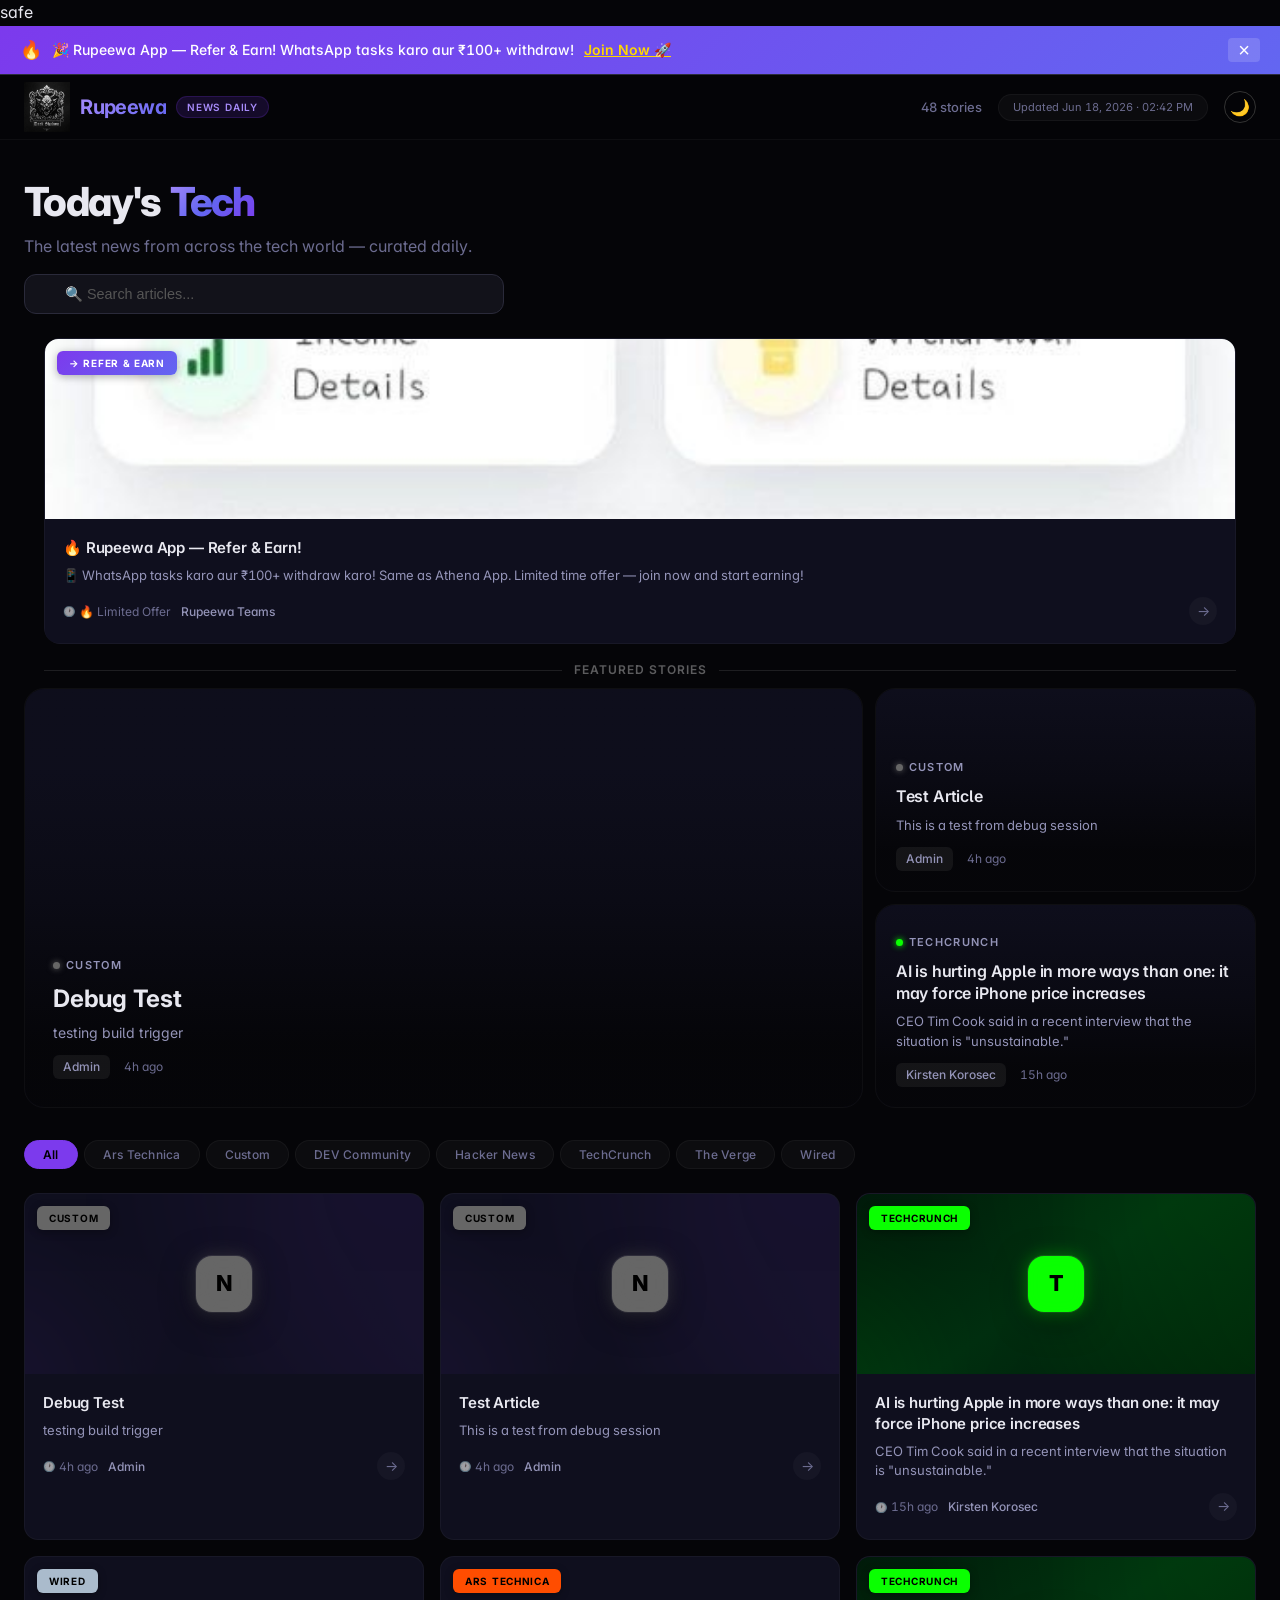
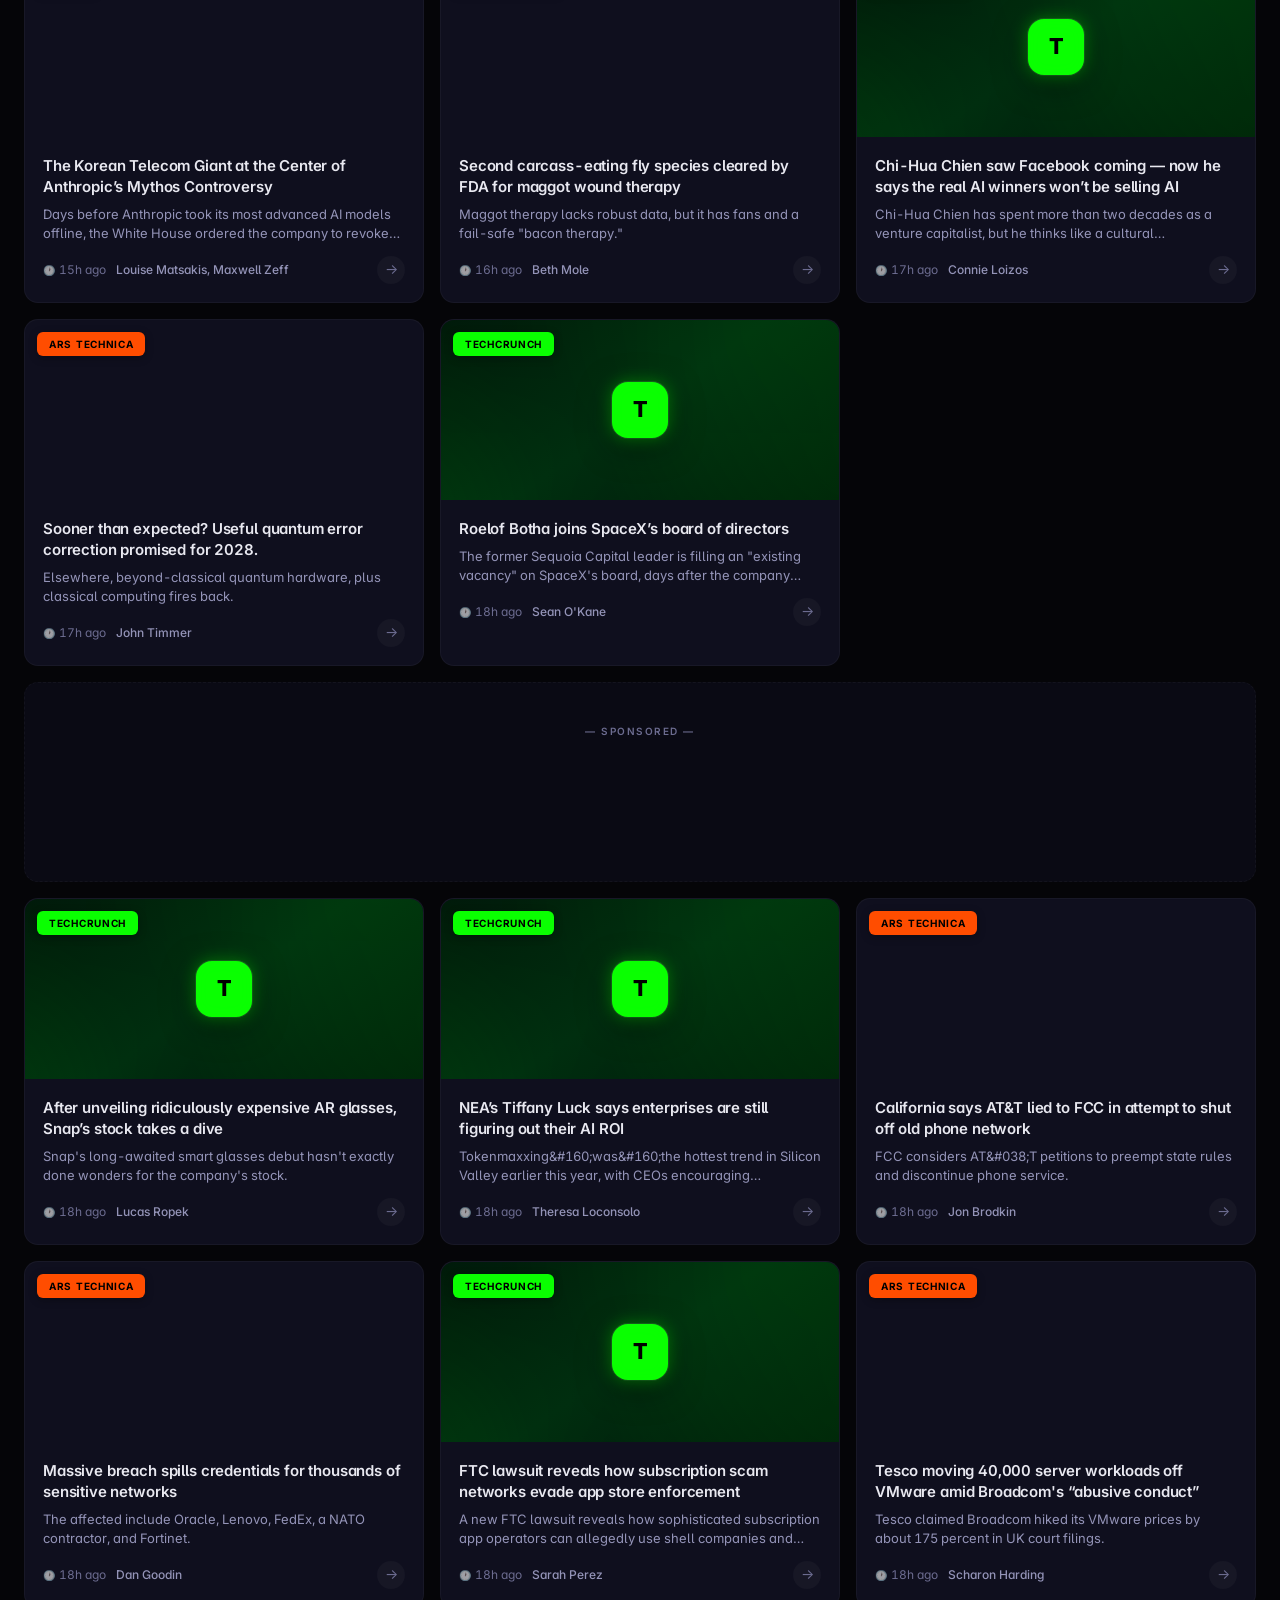
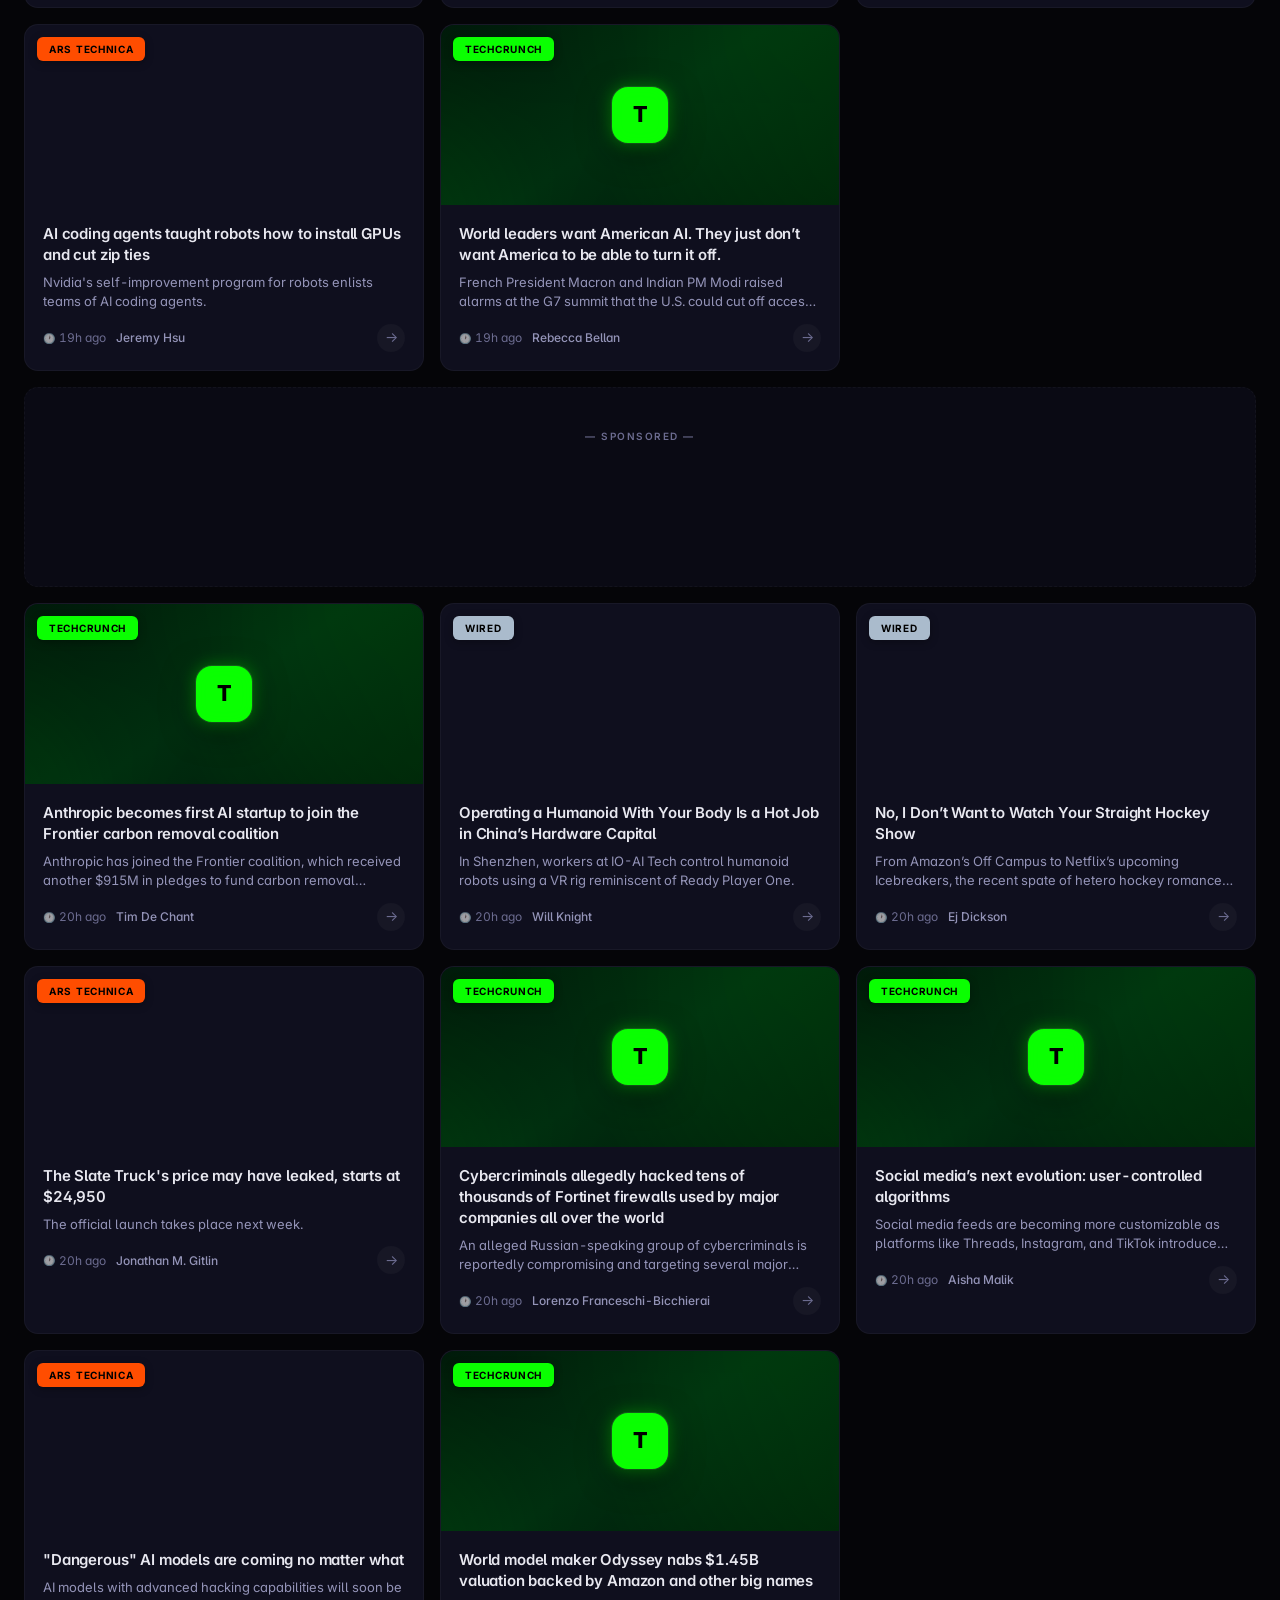
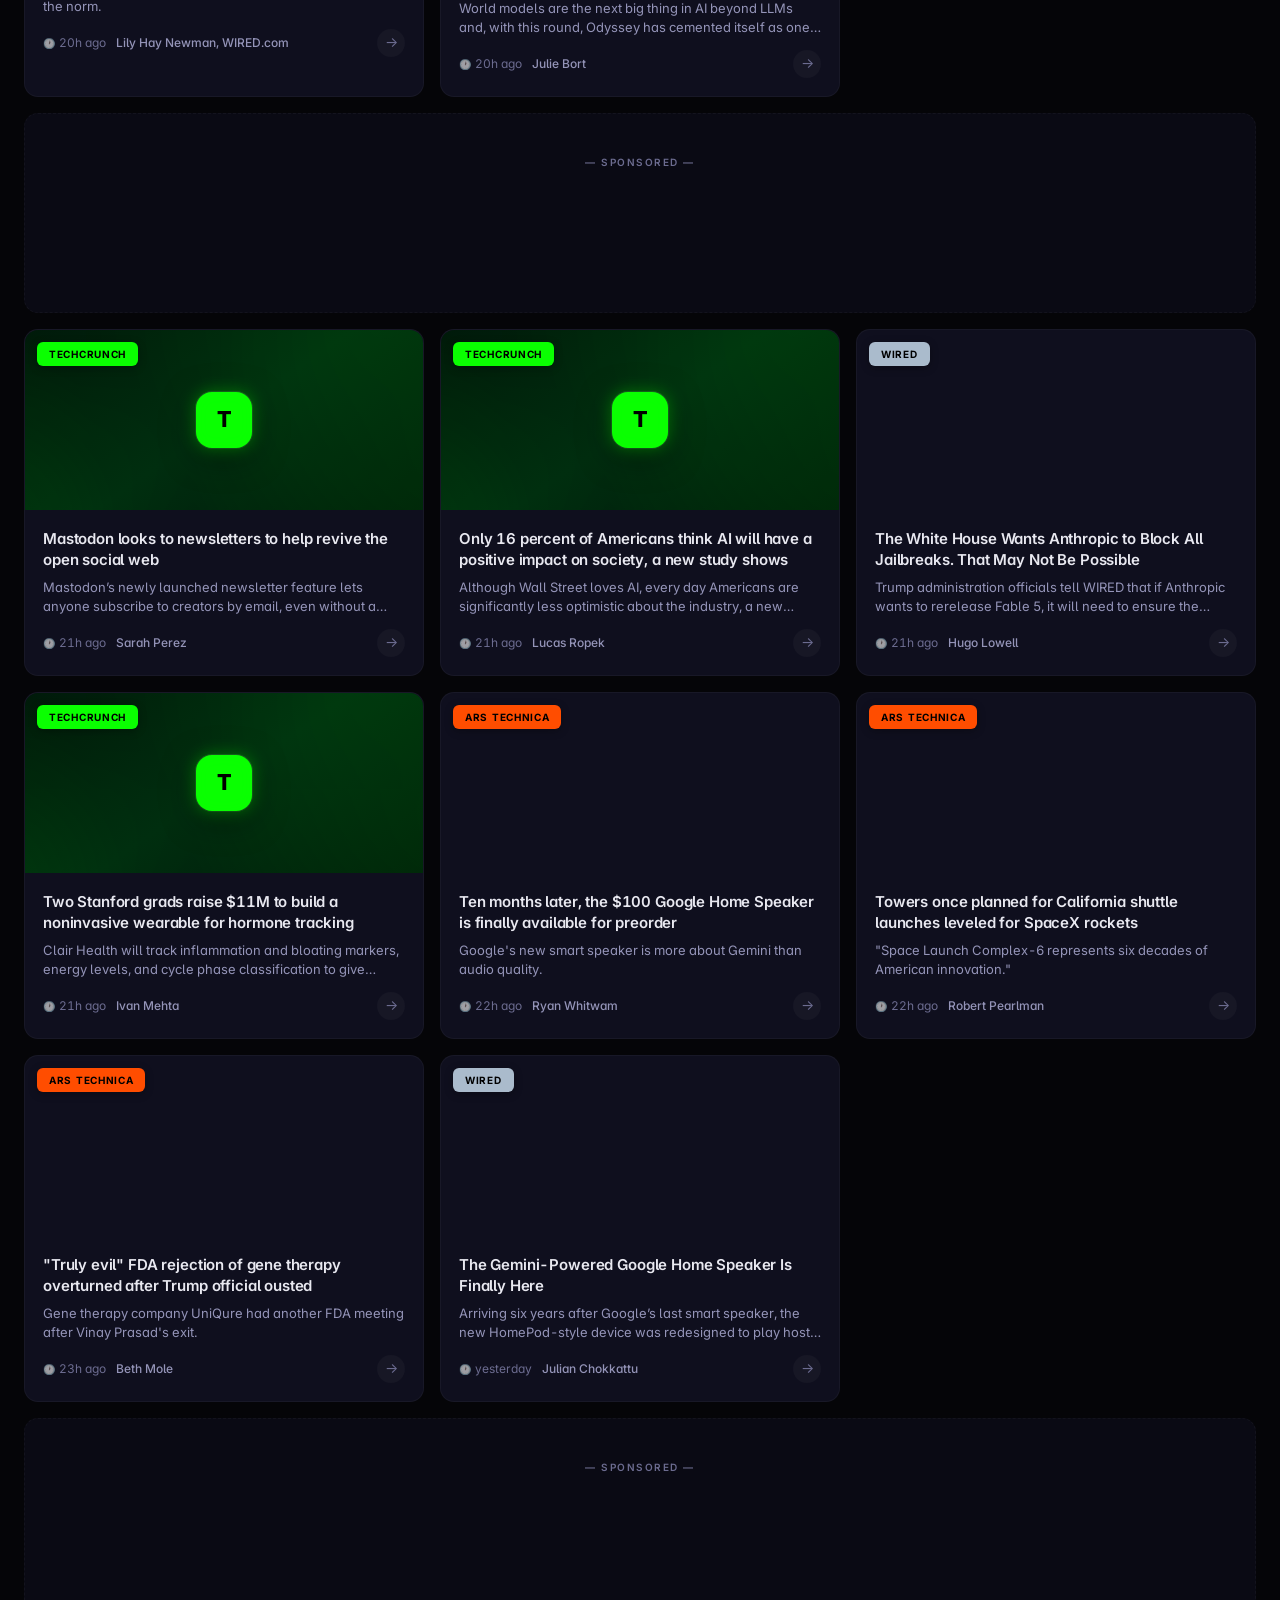
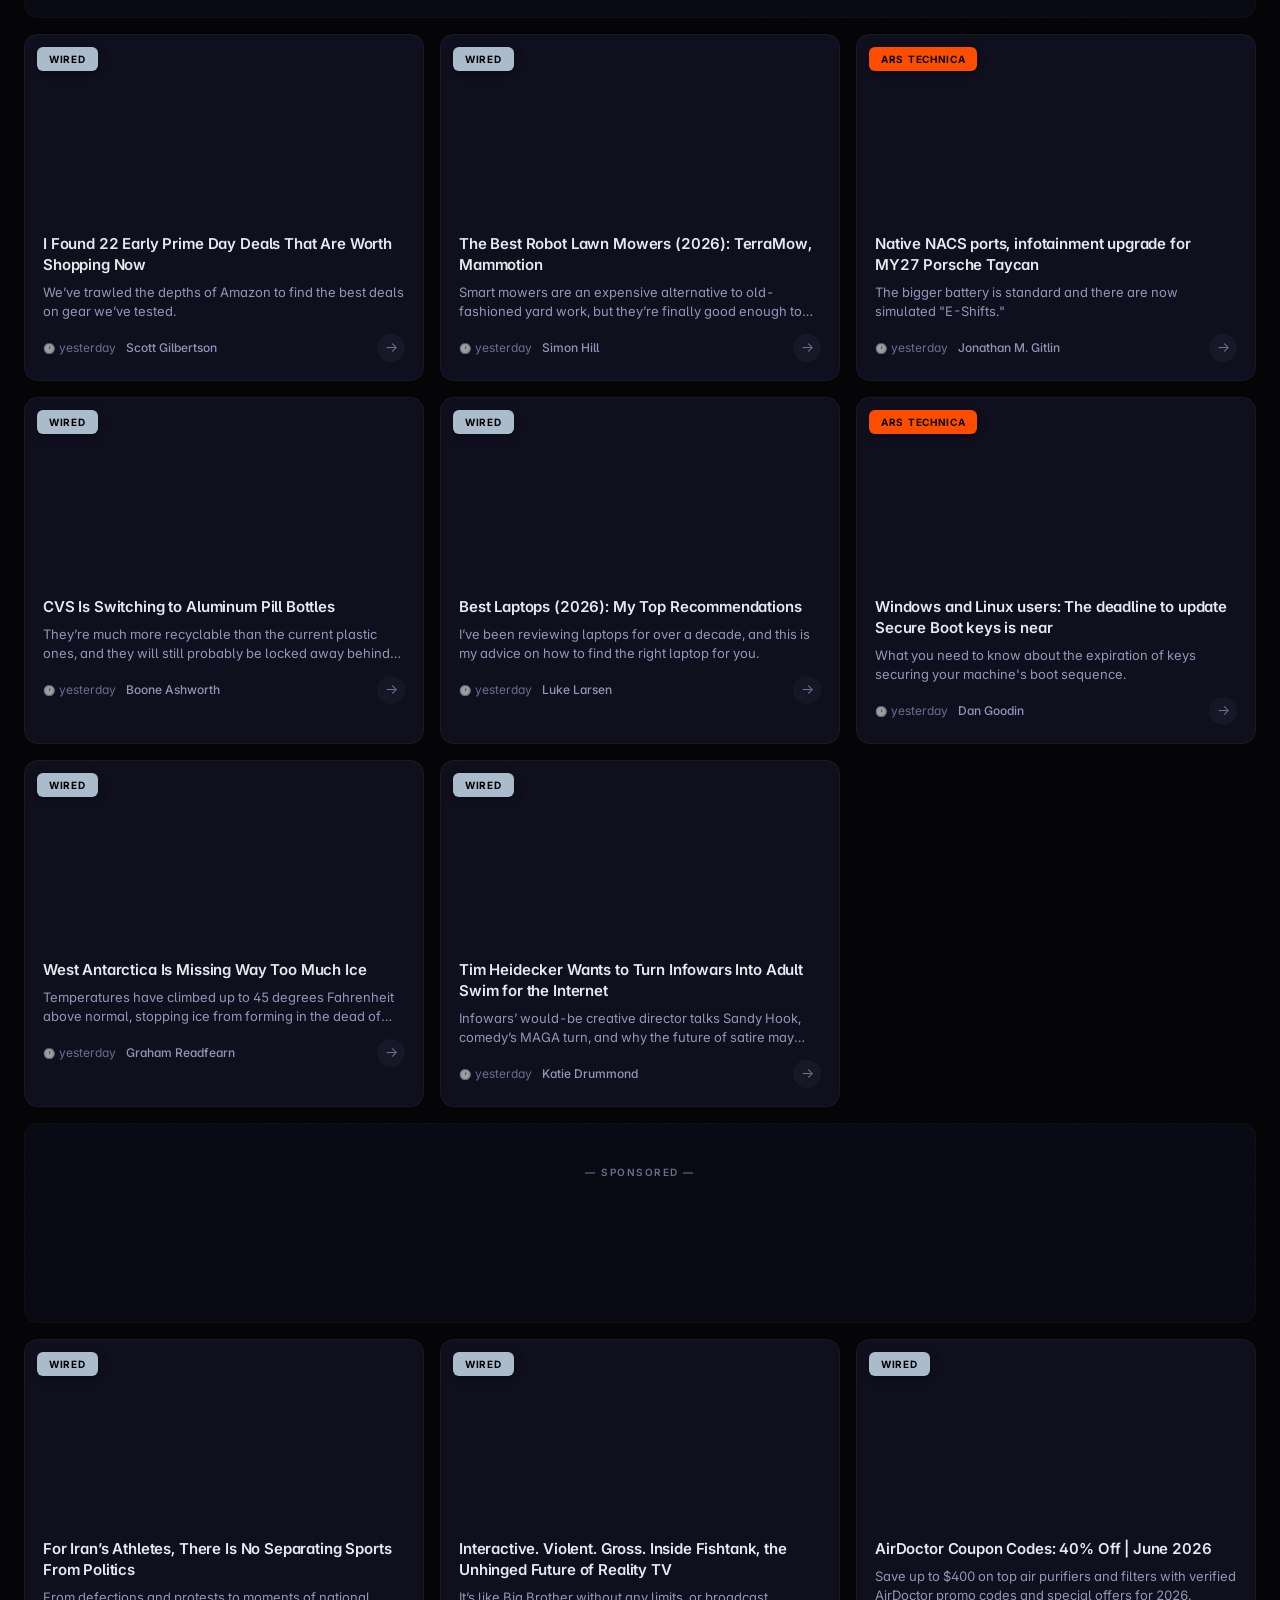
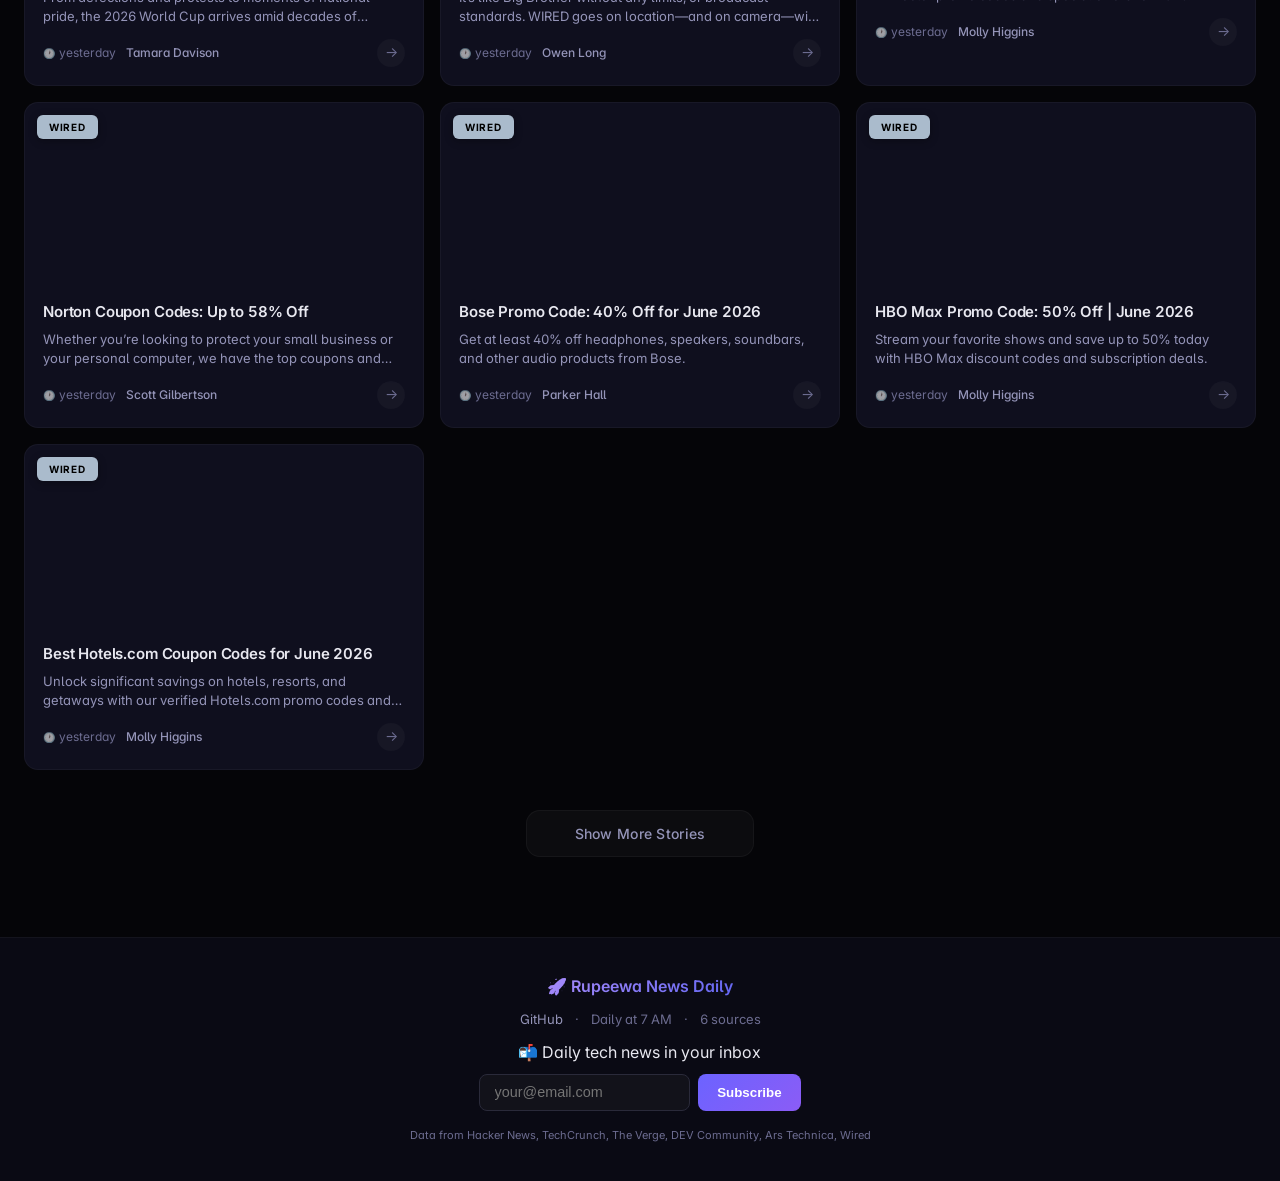
==== commit 7d3c1c19: "chore: auto-build index.html [skip ci]" ====
--- a/index.html
+++ b/index.html
@@ -7,8 +7,8 @@
     <meta name="robots" content="index, follow">
     <meta name="keywords" content="Stay ahead with the latest tech news, AI breakthroughs, startup stories, and gadget reviews. Curated daily from Hacker News, TechCrunch, The Verge, and more.">
     <meta name="author" content="Rupeewa News Daily">
-    <meta property="article:published_time" content="2026-06-18T14:27:19.006429+00:00">
-    <meta property="article:modified_time" content="2026-06-18T14:27:19.006429+00:00">
+    <meta property="article:published_time" content="2026-06-18T14:42:22.572289+00:00">
+    <meta property="article:modified_time" content="2026-06-18T14:42:22.572289+00:00">
     <meta name="date" content="2026-06-18">
     <link rel="canonical" href="https://rupeewa.vercel.app/">
     <!-- Open Graph / Social Meta -->
@@ -127,7 +127,7 @@
     </button>
     <div class="nav-right">
       <span class="nav-stats">48 stories</span>
-      <span class="nav-update">Updated Jun 18, 2026 · 02:27 PM</span>
+      <span class="nav-update">Updated Jun 18, 2026 · 02:42 PM</span>
       <button class="theme-toggle" onclick="toggleTheme()" aria-label="Toggle theme">🌙</button>
     </div>
   </nav>
@@ -200,7 +200,7 @@
         <p>CEO Tim Cook said in a recent interview that the situation is &quot;unsustainable.&quot;</p>
         <div class="featured-meta">
           <span class="featured-author">Kirsten Korosec</span>
-          <span class="featured-time">14h ago</span>
+          <span class="featured-time">15h ago</span>
         </div>
       </div>
     </a>
@@ -281,7 +281,7 @@
         <h3 itemprop="headline"><a href="https://techcrunch.com/2026/06/17/ai-is-hurting-apple-in-more-ways-than-one-it-may-force-iphone-price-increases/" target="_blank" rel="noopener" itemprop="url">AI is hurting Apple in more ways than one: it may force iPhone price increases</a></h3>
         <p itemprop="description">CEO Tim Cook said in a recent interview that the situation is &quot;unsustainable.&quot;</p>
         <div class="card-meta">
-          <span class="card-time"><time datetime="Wed, 17 Jun 2026 23:28:21 +0000">14h ago</time></span>
+          <span class="card-time"><time datetime="Wed, 17 Jun 2026 23:28:21 +0000">15h ago</time></span>
           <span class="card-author" itemprop="author">Kirsten Korosec</span>
           <span class="card-arrow">→</span>
         </div>
@@ -346,7 +346,7 @@
         <h3 itemprop="headline"><a href="https://techcrunch.com/2026/06/17/chi-hua-chien-saw-facebook-coming-now-he-says-the-real-ai-winners-wont-be-selling-ai/" target="_blank" rel="noopener" itemprop="url">Chi-Hua Chien saw Facebook coming — now he says the real AI winners won’t be selling AI</a></h3>
         <p itemprop="description">Chi-Hua Chien has spent more than two decades as a venture capitalist, but he thinks like a cultural anthropologist.</p>
         <div class="card-meta">
-          <span class="card-time"><time datetime="Wed, 17 Jun 2026 21:30:50 +0000">16h ago</time></span>
+          <span class="card-time"><time datetime="Wed, 17 Jun 2026 21:30:50 +0000">17h ago</time></span>
           <span class="card-author" itemprop="author">Connie Loizos</span>
           <span class="card-arrow">→</span>
         </div>
@@ -390,7 +390,7 @@
         <h3 itemprop="headline"><a href="https://techcrunch.com/2026/06/17/roelof-botha-joins-spacexs-board-of-directors/" target="_blank" rel="noopener" itemprop="url">Roelof Botha joins SpaceX’s board of directors</a></h3>
         <p itemprop="description">The former Sequoia Capital leader is filling an &quot;existing vacancy&quot; on SpaceX&#x27;s board, days after the company went public in the largest IPO ever.</p>
         <div class="card-meta">
-          <span class="card-time"><time datetime="Wed, 17 Jun 2026 20:32:52 +0000">17h ago</time></span>
+          <span class="card-time"><time datetime="Wed, 17 Jun 2026 20:32:52 +0000">18h ago</time></span>
           <span class="card-author" itemprop="author">Sean O&#x27;Kane</span>
           <span class="card-arrow">→</span>
         </div>
@@ -595,7 +595,7 @@
         <h3 itemprop="headline"><a href="https://techcrunch.com/2026/06/17/anthropic-becomes-first-ai-startup-to-join-the-frontier-carbon-removal-coalition/" target="_blank" rel="noopener" itemprop="url">Anthropic becomes first AI startup to join the Frontier carbon removal coalition</a></h3>
         <p itemprop="description">Anthropic has joined the Frontier coalition, which received another $915M in pledges to fund carbon removal projects.</p>
         <div class="card-meta">
-          <span class="card-time"><time datetime="Wed, 17 Jun 2026 18:30:56 +0000">19h ago</time></span>
+          <span class="card-time"><time datetime="Wed, 17 Jun 2026 18:30:56 +0000">20h ago</time></span>
           <span class="card-author" itemprop="author">Tim De Chant</span>
           <span class="card-arrow">→</span>
         </div>
@@ -771,7 +771,7 @@
         <h3 itemprop="headline"><a href="https://techcrunch.com/2026/06/17/mastodon-looks-to-newsletters-to-help-revive-the-open-social-web/" target="_blank" rel="noopener" itemprop="url">Mastodon looks to newsletters to help revive the open social web</a></h3>
         <p itemprop="description">Mastodon’s newly launched newsletter feature lets anyone subscribe to creators by email, even without a Mastodon account.</p>
         <div class="card-meta">
-          <span class="card-time"><time datetime="Wed, 17 Jun 2026 17:38:01 +0000">20h ago</time></span>
+          <span class="card-time"><time datetime="Wed, 17 Jun 2026 17:38:01 +0000">21h ago</time></span>
           <span class="card-author" itemprop="author">Sarah Perez</span>
           <span class="card-arrow">→</span>
         </div>
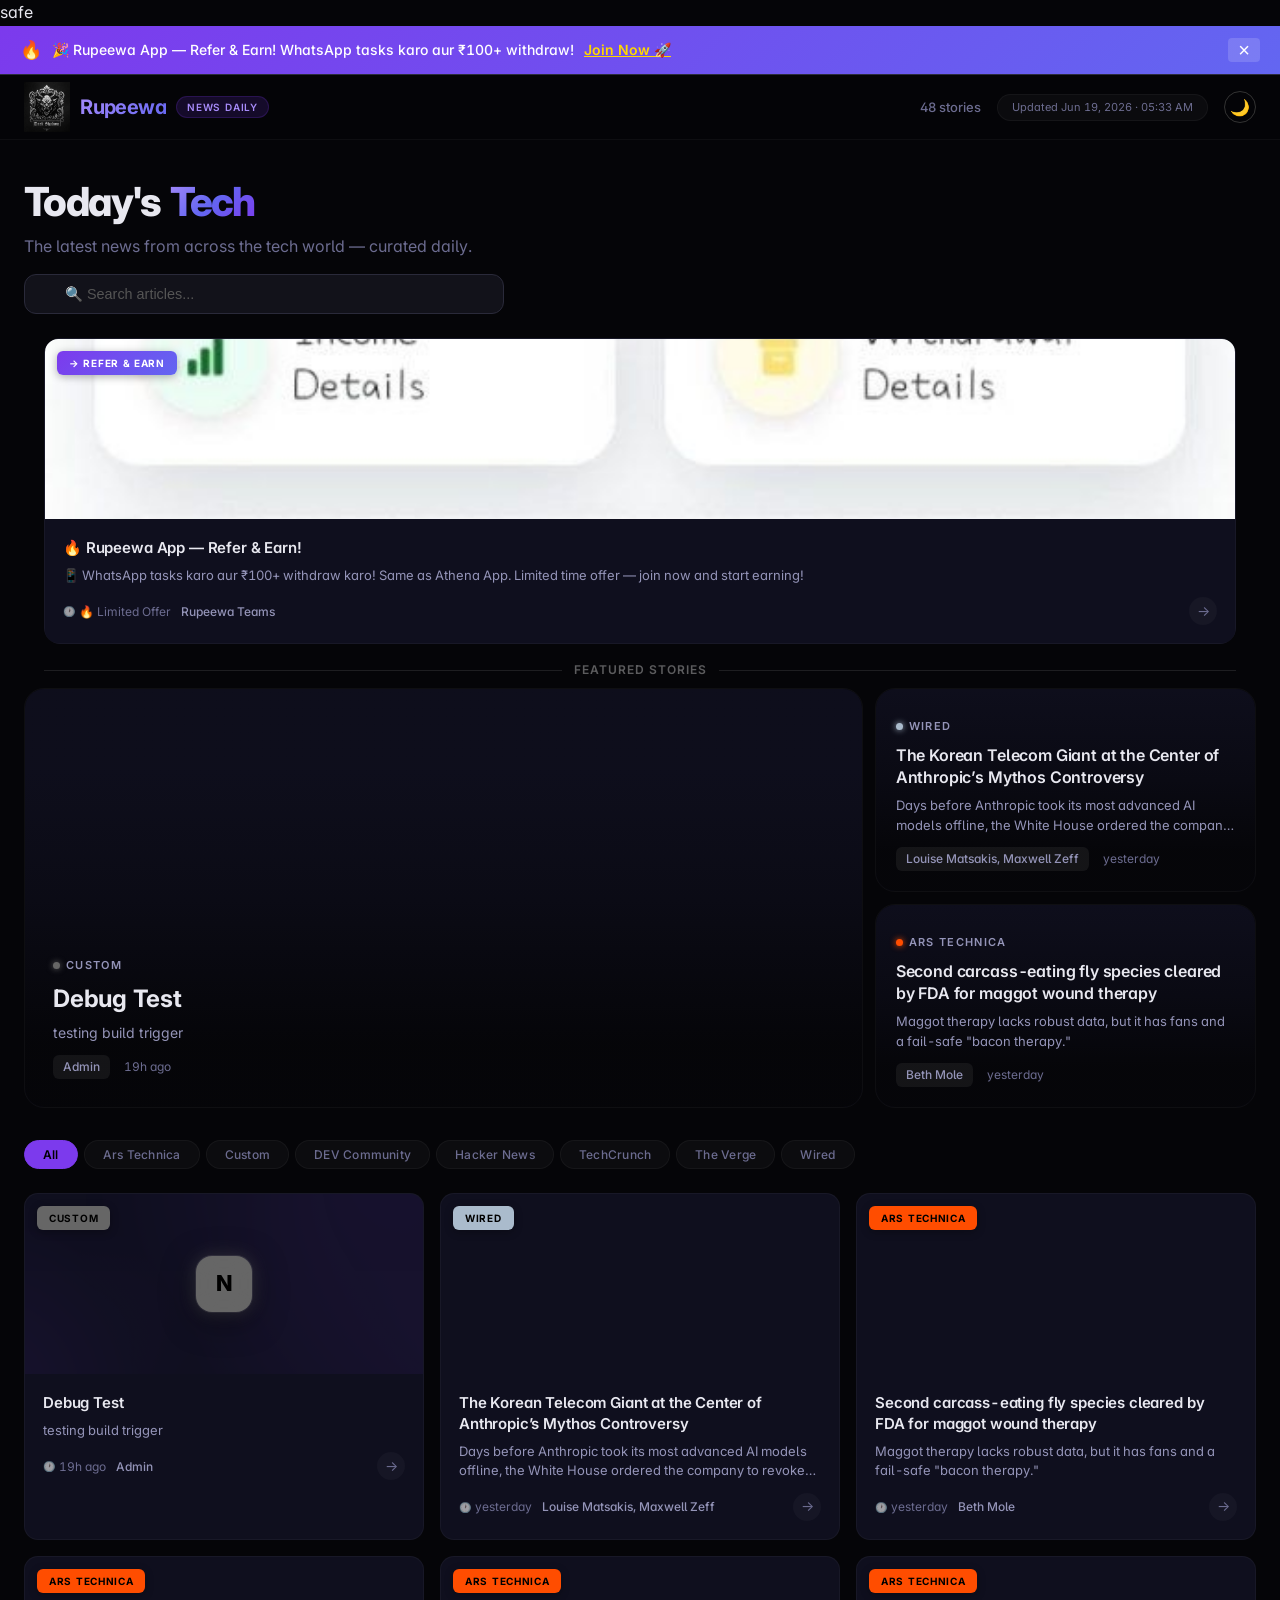
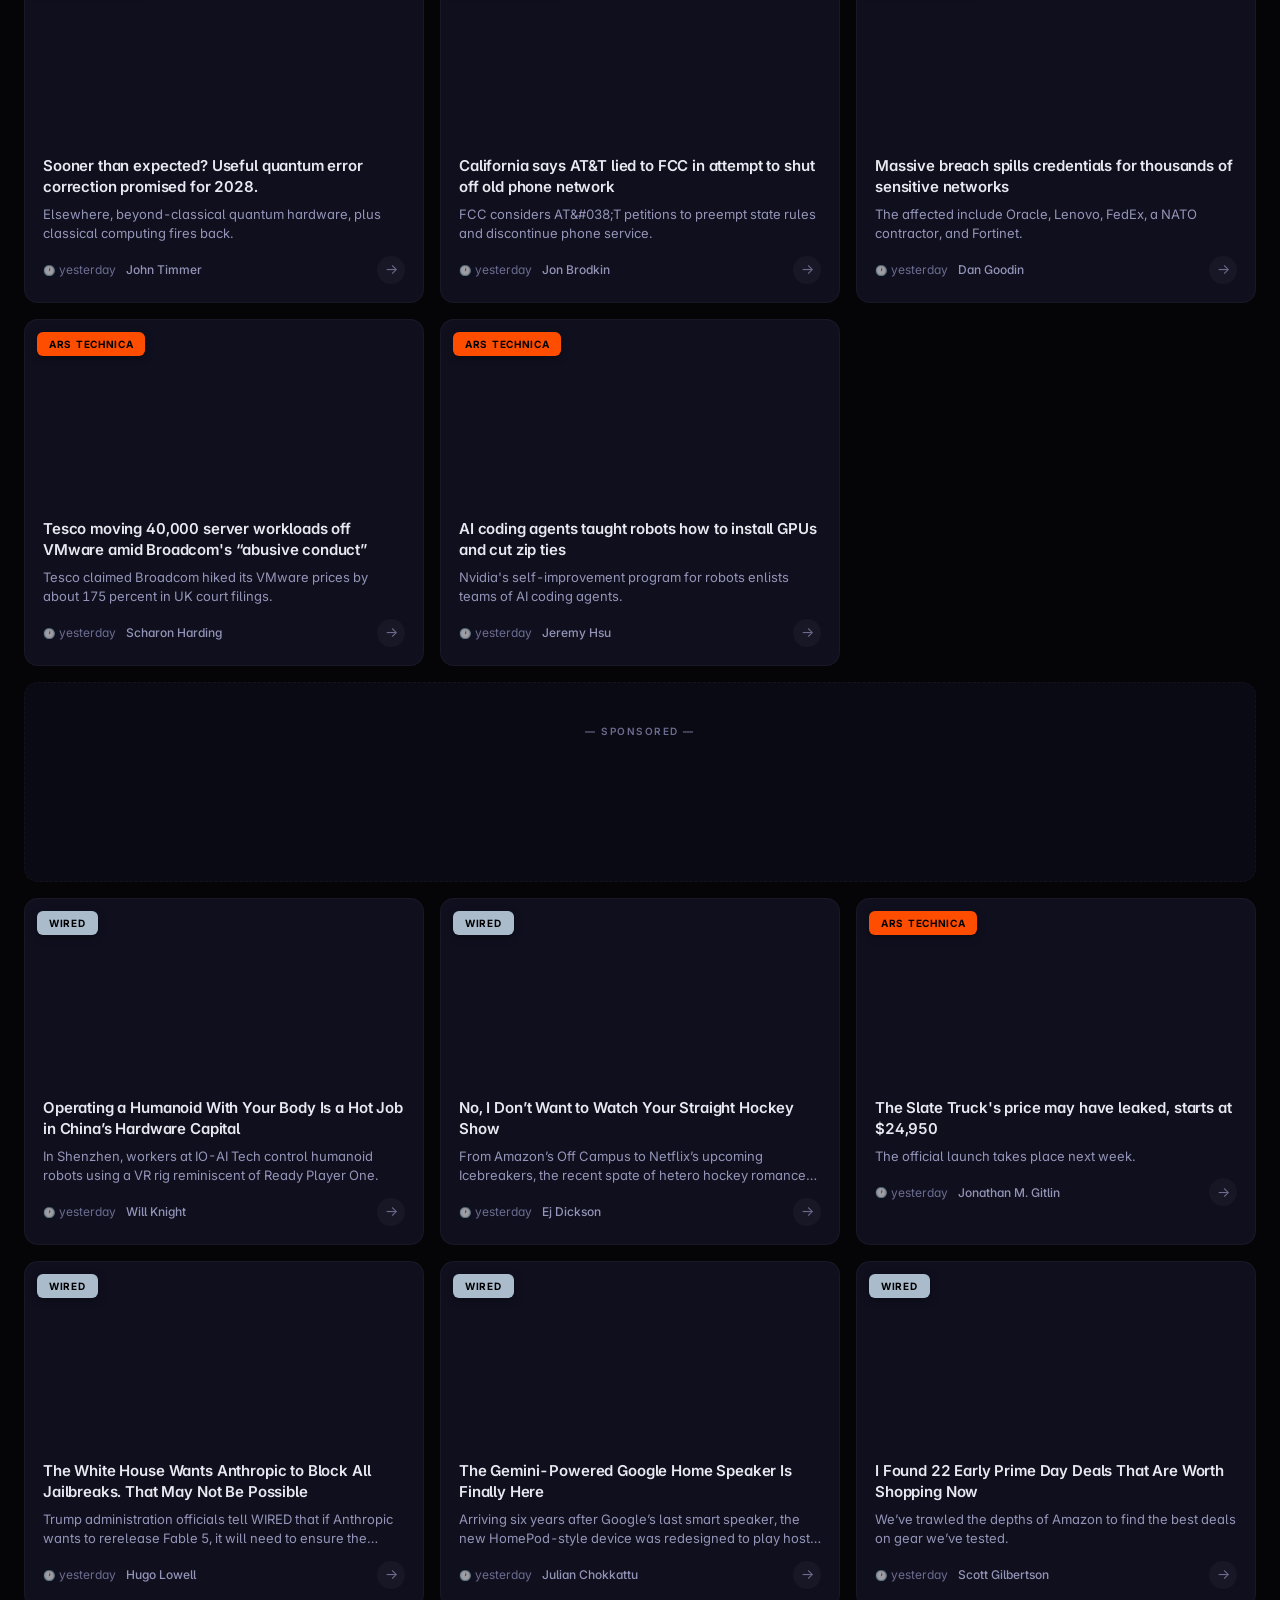
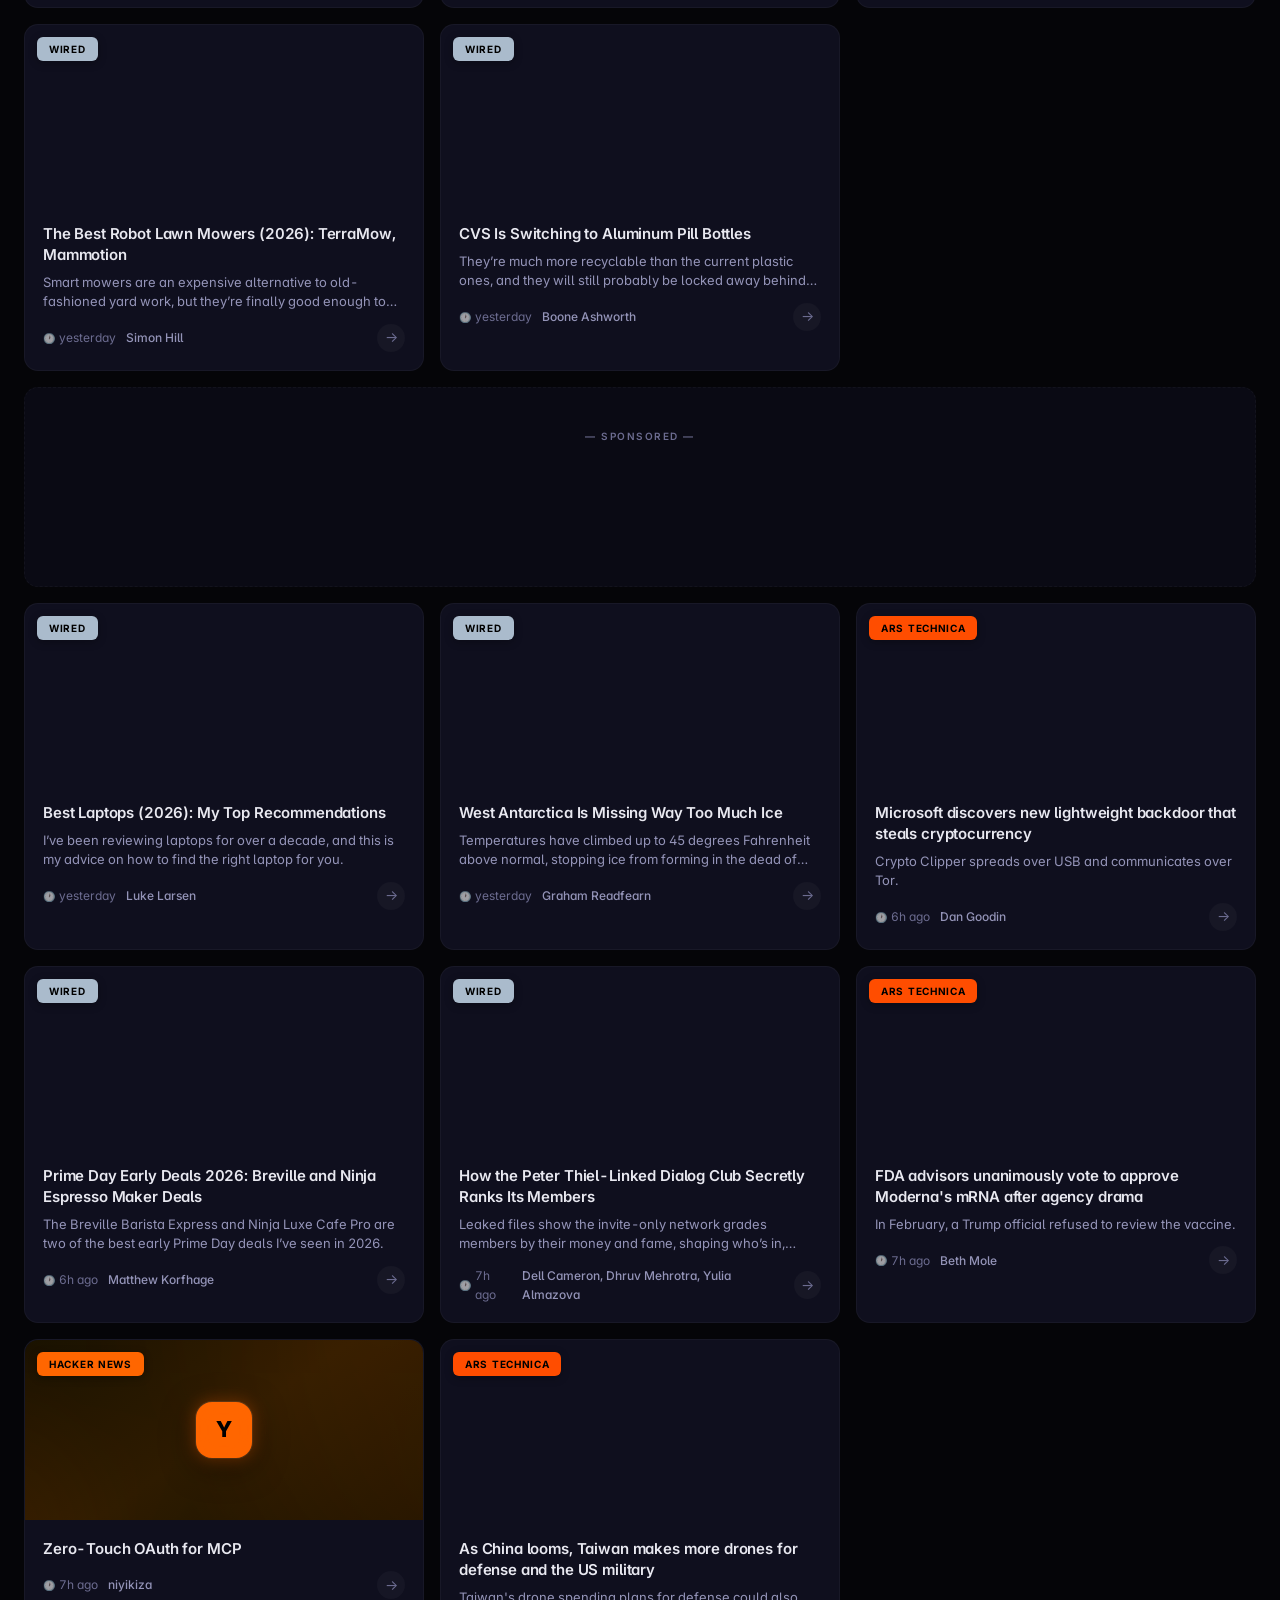
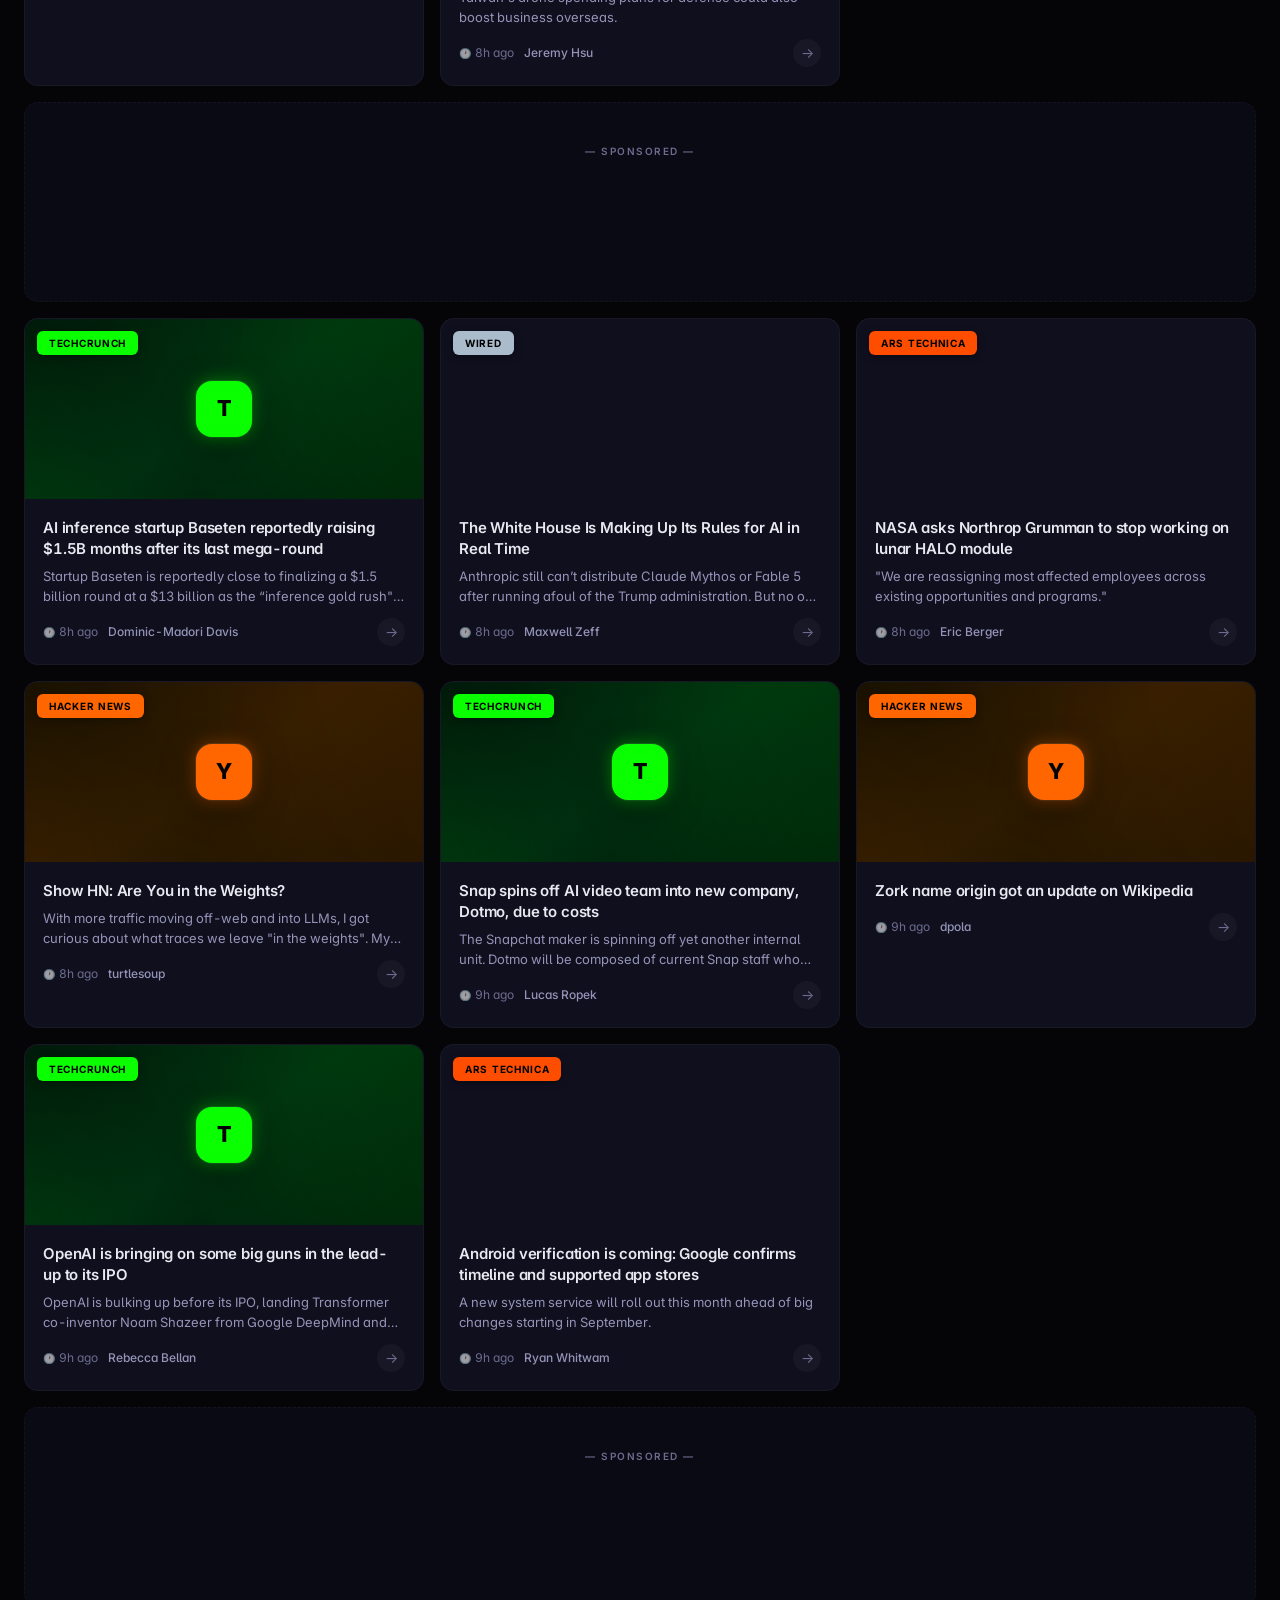
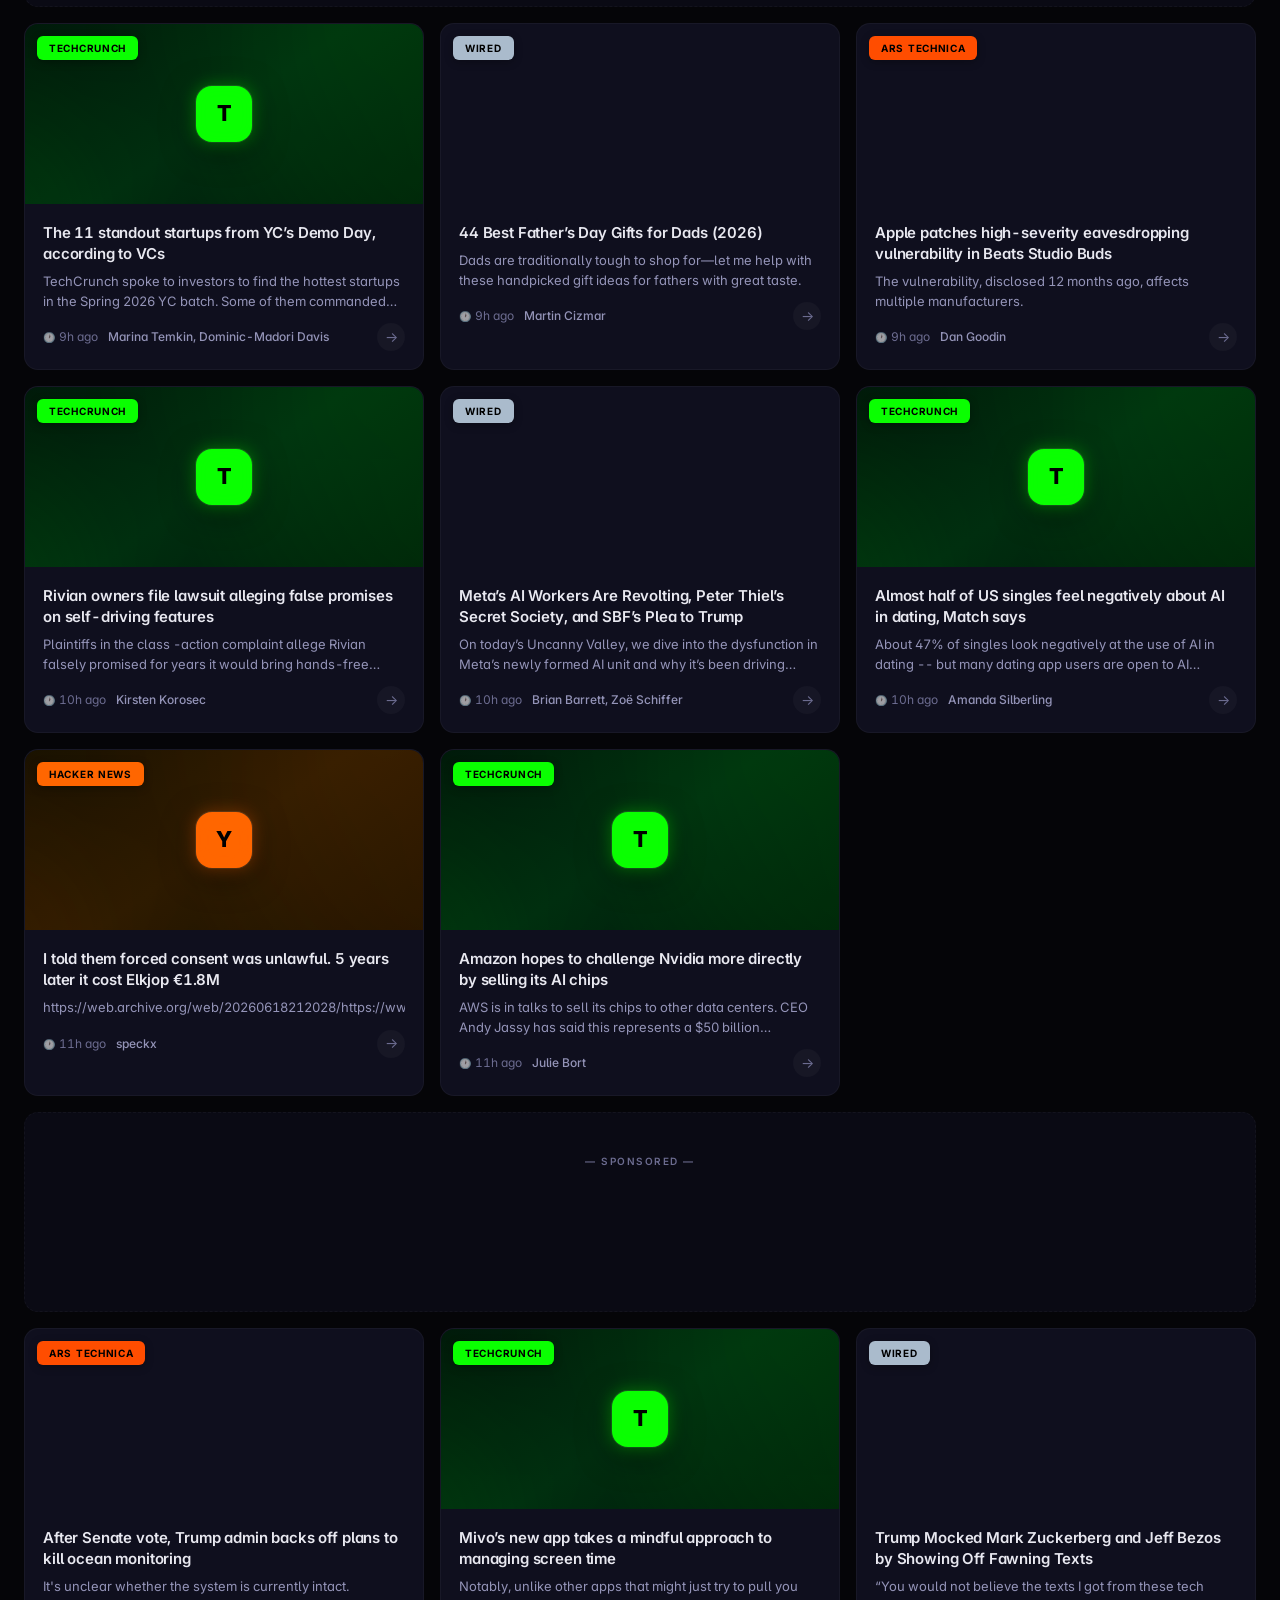
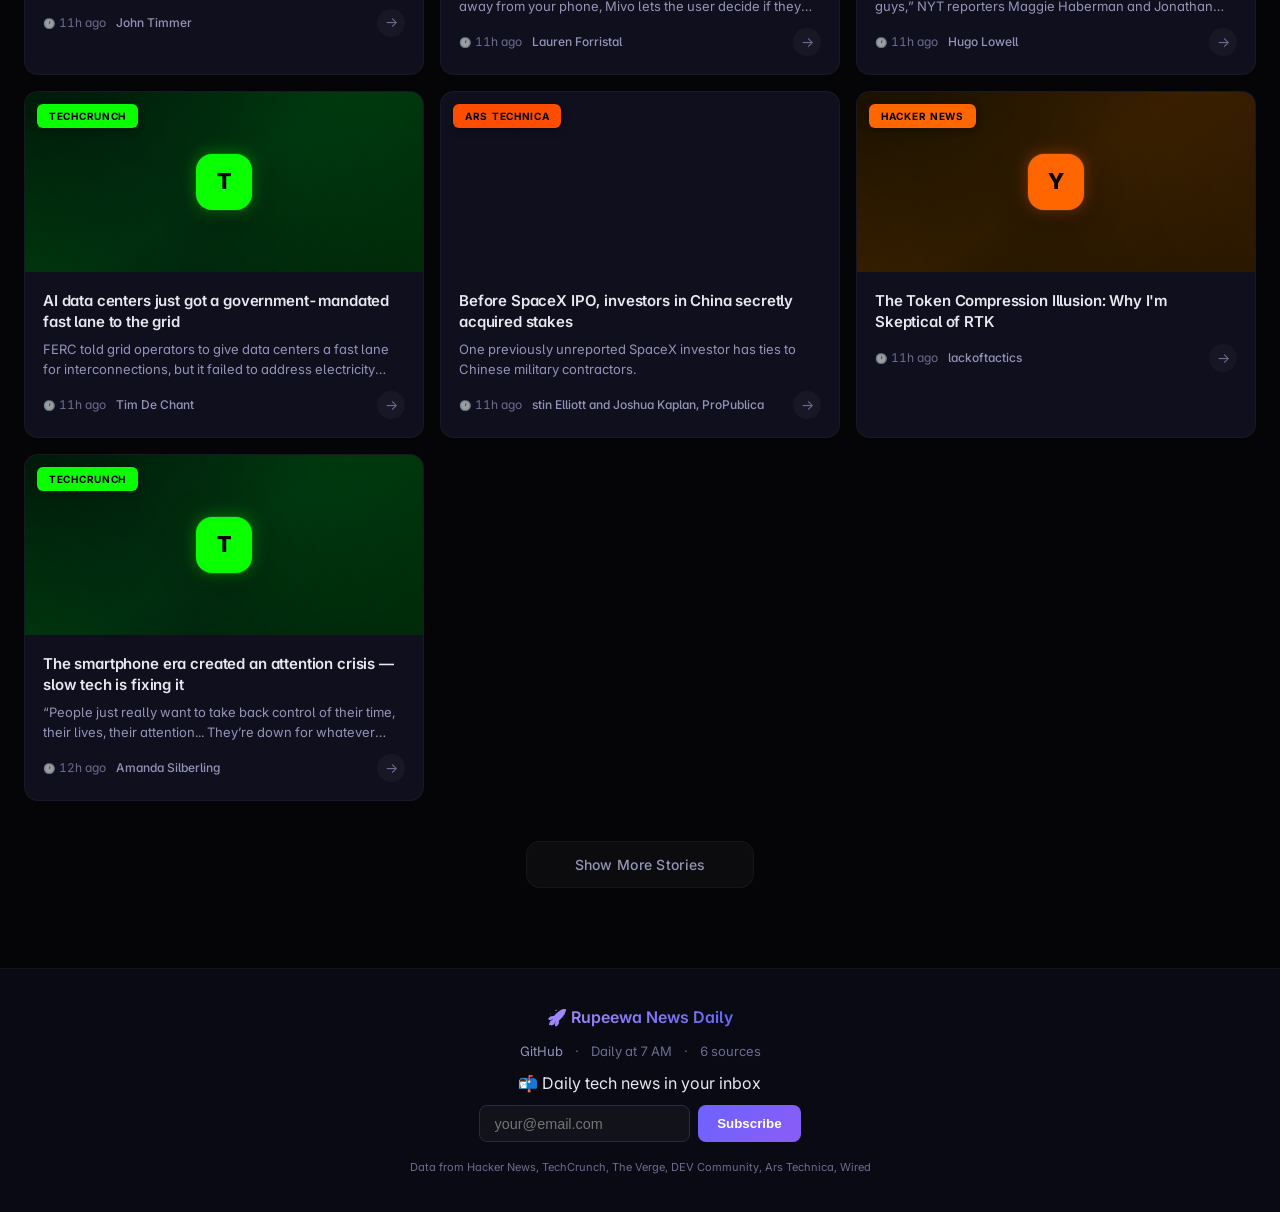
==== commit 6f54e050: "chore: auto-build index.html [skip ci]" ====
--- a/index.html
+++ b/index.html
@@ -7,9 +7,9 @@
     <meta name="robots" content="index, follow">
     <meta name="keywords" content="Stay ahead with the latest tech news, AI breakthroughs, startup stories, and gadget reviews. Curated daily from Hacker News, TechCrunch, The Verge, and more.">
     <meta name="author" content="Rupeewa News Daily">
-    <meta property="article:published_time" content="2026-06-18T14:42:22.572289+00:00">
-    <meta property="article:modified_time" content="2026-06-18T14:42:22.572289+00:00">
-    <meta name="date" content="2026-06-18">
+    <meta property="article:published_time" content="2026-06-19T05:33:06.904096+00:00">
+    <meta property="article:modified_time" content="2026-06-19T05:33:06.904096+00:00">
+    <meta name="date" content="2026-06-19">
     <link rel="canonical" href="https://rupeewa.vercel.app/">
     <!-- Open Graph / Social Meta -->
     <meta property="og:title" content="Rupeewa News Daily — Today's Top Tech News">
@@ -27,14 +27,14 @@
     <script type="application/ld+json">{"@context": "https://schema.org", "@type": "Organization", "name": "Rupeewa News Daily", "url": "https://rupeewa.vercel.app", "logo": "https://rupeewa.vercel.app/logo.jpg", "sameAs": ["https://github.com/Rocketnew/rocket-tech"]}</script>
     <script type="application/ld+json">{"@context": "https://schema.org", "@type": "WebSite", "name": "Rupeewa News Daily", "url": "https://rupeewa.vercel.app", "description": "Stay ahead with the latest tech news, AI breakthroughs, startup stories, and gadget reviews. Curated daily from Hacker News, TechCrunch, The Verge, and more.", "potentialAction": {"@type": "SearchAction", "target": {"@type": "EntryPoint", "urlTemplate": "https://rupeewa.vercel.app/?q={search_term_string}"}, "query-input": "required name=search_term_string"}}</script>
   <script type="application/ld+json">{"@context": "https://schema.org", "@type": "NewsArticle", "headline": "Debug Test", "description": "testing build trigger", "image": "https://rupeewa.vercel.app/logo.jpg", "datePublished": "2026-06-18T09:45:21", "author": {"@type": "Person", "name": "Admin"}, "publisher": {"@type": "Organization", "name": "Rupeewa News Daily", "logo": "https://rupeewa.vercel.app/logo.jpg"}, "url": "https://rupeewa.vercel.app", "mainEntityOfPage": {"@type": "WebPage", "@id": "https://rupeewa.vercel.app"}}</script>
-  <script type="application/ld+json">{"@context": "https://schema.org", "@type": "NewsArticle", "headline": "Test Article", "description": "This is a test from debug session", "image": "https://rupeewa.vercel.app/logo.jpg", "datePublished": "2026-06-18T09:43:57", "author": {"@type": "Person", "name": "Admin"}, "publisher": {"@type": "Organization", "name": "Rupeewa News Daily", "logo": "https://rupeewa.vercel.app/logo.jpg"}, "url": "https://rupeewa.vercel.app", "mainEntityOfPage": {"@type": "WebPage", "@id": "https://rupeewa.vercel.app"}}</script>
-  <script type="application/ld+json">{"@context": "https://schema.org", "@type": "NewsArticle", "headline": "AI is hurting Apple in more ways than one: it may force iPhone price increases", "description": "CEO Tim Cook said in a recent interview that the situation is \"unsustainable.\"", "image": "https://rupeewa.vercel.app/logo.jpg", "datePublished": "Wed, 17 Jun 2026 23:28:21 +0000", "author": {"@type": "Person", "name": "Kirsten Korosec"}, "publisher": {"@type": "Organization", "name": "Rupeewa News Daily", "logo": "https://rupeewa.vercel.app/logo.jpg"}, "url": "https://techcrunch.com/2026/06/17/ai-is-hurting-apple-in-more-ways-than-one-it-may-force-iphone-price-increases/", "mainEntityOfPage": {"@type": "WebPage", "@id": "https://techcrunch.com/2026/06/17/ai-is-hurting-apple-in-more-ways-than-one-it-may-force-iphone-price-increases/"}}</script>
   <script type="application/ld+json">{"@context": "https://schema.org", "@type": "NewsArticle", "headline": "The Korean Telecom Giant at the Center of Anthropic’s Mythos Controversy", "description": "Days before Anthropic took its most advanced AI models offline, the White House ordered the company to revoke SK Telecom’s access to Claude Mythos over claims of alleged ties to China.", "image": "https://media.wired.com/photos/6a22ce03ffc48019a74127a3/master/pass/GettyImages-2272066793.jpg", "datePublished": "Wed, 17 Jun 2026 22:52:00 +0000", "author": {"@type": "Person", "name": "Louise Matsakis, Maxwell Zeff"}, "publisher": {"@type": "Organization", "name": "Rupeewa News Daily", "logo": "https://rupeewa.vercel.app/logo.jpg"}, "url": "https://www.wired.com/story/sk-telecom-anthropic-mythos-export-controls/", "mainEntityOfPage": {"@type": "WebPage", "@id": "https://www.wired.com/story/sk-telecom-anthropic-mythos-export-controls/"}}</script>
   <script type="application/ld+json">{"@context": "https://schema.org", "@type": "NewsArticle", "headline": "Second carcass-eating fly species cleared by FDA for maggot wound therapy", "description": "Maggot therapy lacks robust data, but it has fans and a fail-safe \"bacon therapy.\"", "image": "https://cdn.arstechnica.net/wp-content/uploads/2026/06/GettyImages-829469540-1152x648.jpg", "datePublished": "Wed, 17 Jun 2026 22:11:20 +0000", "author": {"@type": "Person", "name": "\n                    Beth Mole\n                "}, "publisher": {"@type": "Organization", "name": "Rupeewa News Daily", "logo": "https://rupeewa.vercel.app/logo.jpg"}, "url": "https://arstechnica.com/health/2026/06/second-carcass-eating-fly-species-cleared-by-fda-for-maggot-wound-therapy/", "mainEntityOfPage": {"@type": "WebPage", "@id": "https://arstechnica.com/health/2026/06/second-carcass-eating-fly-species-cleared-by-fda-for-maggot-wound-therapy/"}}</script>
-  <script type="application/ld+json">{"@context": "https://schema.org", "@type": "NewsArticle", "headline": "Chi-Hua Chien saw Facebook coming — now he says the real AI winners won’t be selling AI", "description": "Chi-Hua Chien has spent more than two decades as a venture capitalist, but he thinks like a cultural anthropologist.", "image": "https://rupeewa.vercel.app/logo.jpg", "datePublished": "Wed, 17 Jun 2026 21:30:50 +0000", "author": {"@type": "Person", "name": "Connie Loizos"}, "publisher": {"@type": "Organization", "name": "Rupeewa News Daily", "logo": "https://rupeewa.vercel.app/logo.jpg"}, "url": "https://techcrunch.com/2026/06/17/chi-hua-chien-saw-facebook-coming-now-he-says-the-real-ai-winners-wont-be-selling-ai/", "mainEntityOfPage": {"@type": "WebPage", "@id": "https://techcrunch.com/2026/06/17/chi-hua-chien-saw-facebook-coming-now-he-says-the-real-ai-winners-wont-be-selling-ai/"}}</script>
   <script type="application/ld+json">{"@context": "https://schema.org", "@type": "NewsArticle", "headline": "Sooner than expected? Useful quantum error correction promised for 2028.", "description": "Elsewhere, beyond-classical quantum hardware, plus classical computing fires back.", "image": "https://cdn.arstechnica.net/wp-content/uploads/2026/06/Libra-internals44-copy-1152x648.jpeg", "datePublished": "Wed, 17 Jun 2026 20:44:32 +0000", "author": {"@type": "Person", "name": "\n                    John Timmer\n                "}, "publisher": {"@type": "Organization", "name": "Rupeewa News Daily", "logo": "https://rupeewa.vercel.app/logo.jpg"}, "url": "https://arstechnica.com/science/2026/06/amazon-quera-promise-useful-quantum-error-correction-by-2028/", "mainEntityOfPage": {"@type": "WebPage", "@id": "https://arstechnica.com/science/2026/06/amazon-quera-promise-useful-quantum-error-correction-by-2028/"}}</script>
-  <script type="application/ld+json">{"@context": "https://schema.org", "@type": "NewsArticle", "headline": "Roelof Botha joins SpaceX’s board of directors", "description": "The former Sequoia Capital leader is filling an \"existing vacancy\" on SpaceX's board, days after the company went public in the largest IPO ever.", "image": "https://rupeewa.vercel.app/logo.jpg", "datePublished": "Wed, 17 Jun 2026 20:32:52 +0000", "author": {"@type": "Person", "name": "Sean O'Kane"}, "publisher": {"@type": "Organization", "name": "Rupeewa News Daily", "logo": "https://rupeewa.vercel.app/logo.jpg"}, "url": "https://techcrunch.com/2026/06/17/roelof-botha-joins-spacexs-board-of-directors/", "mainEntityOfPage": {"@type": "WebPage", "@id": "https://techcrunch.com/2026/06/17/roelof-botha-joins-spacexs-board-of-directors/"}}</script>
-  <script type="application/ld+json">{"@context": "https://schema.org", "@type": "NewsArticle", "headline": "After unveiling ridiculously expensive AR glasses, Snap’s stock takes a dive", "description": "Snap's long-awaited smart glasses debut hasn't exactly done wonders for the company's stock.", "image": "https://rupeewa.vercel.app/logo.jpg", "datePublished": "Wed, 17 Jun 2026 20:24:28 +0000", "author": {"@type": "Person", "name": "Lucas Ropek"}, "publisher": {"@type": "Organization", "name": "Rupeewa News Daily", "logo": "https://rupeewa.vercel.app/logo.jpg"}, "url": "https://techcrunch.com/2026/06/17/after-unveiling-ridiculously-expensive-ar-glasses-snaps-stock-takes-a-dive/", "mainEntityOfPage": {"@type": "WebPage", "@id": "https://techcrunch.com/2026/06/17/after-unveiling-ridiculously-expensive-ar-glasses-snaps-stock-takes-a-dive/"}}</script>
+  <script type="application/ld+json">{"@context": "https://schema.org", "@type": "NewsArticle", "headline": "California says AT&T lied to FCC in attempt to shut off old phone network", "description": "FCC considers AT&#038;T petitions to preempt state rules and discontinue phone service.", "image": "https://cdn.arstechnica.net/wp-content/uploads/2026/06/woman-dialing-phone-1152x648-1781724369.jpg", "datePublished": "Wed, 17 Jun 2026 20:07:40 +0000", "author": {"@type": "Person", "name": "\n                    Jon Brodkin\n                "}, "publisher": {"@type": "Organization", "name": "Rupeewa News Daily", "logo": "https://rupeewa.vercel.app/logo.jpg"}, "url": "https://arstechnica.com/tech-policy/2026/06/california-says-att-lied-to-fcc-in-attempt-to-shut-off-old-phone-network/", "mainEntityOfPage": {"@type": "WebPage", "@id": "https://arstechnica.com/tech-policy/2026/06/california-says-att-lied-to-fcc-in-attempt-to-shut-off-old-phone-network/"}}</script>
+  <script type="application/ld+json">{"@context": "https://schema.org", "@type": "NewsArticle", "headline": "Massive breach spills credentials for thousands of sensitive networks", "description": "The affected include Oracle, Lenovo, FedEx, a NATO contractor, and Fortinet.", "image": "https://cdn.arstechnica.net/wp-content/uploads/2023/07/exploit-vulnerability-security.jpg", "datePublished": "Wed, 17 Jun 2026 19:54:31 +0000", "author": {"@type": "Person", "name": "\n                    Dan Goodin\n                "}, "publisher": {"@type": "Organization", "name": "Rupeewa News Daily", "logo": "https://rupeewa.vercel.app/logo.jpg"}, "url": "https://arstechnica.com/security/2026/06/massive-breach-spills-credentials-for-thousands-of-sensitive-networks/", "mainEntityOfPage": {"@type": "WebPage", "@id": "https://arstechnica.com/security/2026/06/massive-breach-spills-credentials-for-thousands-of-sensitive-networks/"}}</script>
+  <script type="application/ld+json">{"@context": "https://schema.org", "@type": "NewsArticle", "headline": "Tesco moving 40,000 server workloads off VMware amid Broadcom's “abusive conduct”", "description": "Tesco claimed Broadcom hiked its VMware prices by about 175 percent in UK court filings.", "image": "https://cdn.arstechnica.net/wp-content/uploads/2026/06/GettyImages-1265241057-1152x648.jpg", "datePublished": "Wed, 17 Jun 2026 19:43:13 +0000", "author": {"@type": "Person", "name": "\n                    Scharon Harding\n                "}, "publisher": {"@type": "Organization", "name": "Rupeewa News Daily", "logo": "https://rupeewa.vercel.app/logo.jpg"}, "url": "https://arstechnica.com/information-technology/2026/06/tesco-moving-40000-server-workloads-off-vmware-amid-broadcoms-abusive-conduct/", "mainEntityOfPage": {"@type": "WebPage", "@id": "https://arstechnica.com/information-technology/2026/06/tesco-moving-40000-server-workloads-off-vmware-amid-broadcoms-abusive-conduct/"}}</script>
+  <script type="application/ld+json">{"@context": "https://schema.org", "@type": "NewsArticle", "headline": "AI coding agents taught robots how to install GPUs and cut zip ties", "description": "Nvidia's self-improvement program for robots enlists teams of AI coding agents.", "image": "https://cdn.arstechnica.net/wp-content/uploads/2026/06/Screenshot-2026-06-17-at-2.40.06-PM-1152x648.png", "datePublished": "Wed, 17 Jun 2026 19:25:19 +0000", "author": {"@type": "Person", "name": "\n                    Jeremy Hsu\n                "}, "publisher": {"@type": "Organization", "name": "Rupeewa News Daily", "logo": "https://rupeewa.vercel.app/logo.jpg"}, "url": "https://arstechnica.com/ai/2026/06/ai-coding-agents-can-autonomously-direct-robot-training/", "mainEntityOfPage": {"@type": "WebPage", "@id": "https://arstechnica.com/ai/2026/06/ai-coding-agents-can-autonomously-direct-robot-training/"}}</script>
+  <script type="application/ld+json">{"@context": "https://schema.org", "@type": "NewsArticle", "headline": "Operating a Humanoid With Your Body Is a Hot Job in China’s Hardware Capital", "description": "In Shenzhen, workers at IO-AI Tech control humanoid robots using a VR rig reminiscent of Ready Player One.", "image": "https://media.wired.com/photos/6a31de8a8b1536f155402681/master/pass/AI-Lab-Operating-Humanoid-With-Your-Body-is-Hot-Job-in-China-Hardware-Capital-Business.jpg", "datePublished": "Wed, 17 Jun 2026 18:25:35 +0000", "author": {"@type": "Person", "name": "Will Knight"}, "publisher": {"@type": "Organization", "name": "Rupeewa News Daily", "logo": "https://rupeewa.vercel.app/logo.jpg"}, "url": "https://www.wired.com/story/humanoid-robot-training-in-chinas-hardware-capital/", "mainEntityOfPage": {"@type": "WebPage", "@id": "https://www.wired.com/story/humanoid-robot-training-in-chinas-hardware-capital/"}}</script>
   <script type="application/ld+json">{"@context": "https://schema.org", "@type": "WebPage", "name": "Rupeewa News Daily", "url": "https://rupeewa.vercel.app", "speakable": {"@type": "SpeakableSpecification", "cssSelector": [".hero-header h1", ".hero-header p", ".featured-card h2"]}}</script>
   <script type="application/ld+json">{"@context": "https://schema.org", "@type": "FAQPage", "mainEntity": [{"@type": "Question", "name": "Latest Ars Technica news today", "acceptedAnswer": {"@type": "Answer", "text": "Find the latest Ars Technica articles, news, and updates on Rupeewa News Daily. Curated daily with the most important stories."}}, {"@type": "Question", "name": "Latest Custom news today", "acceptedAnswer": {"@type": "Answer", "text": "Find the latest Custom articles, news, and updates on Rupeewa News Daily. Curated daily with the most important stories."}}, {"@type": "Question", "name": "Latest DEV Community news today", "acceptedAnswer": {"@type": "Answer", "text": "Find the latest DEV Community articles, news, and updates on Rupeewa News Daily. Curated daily with the most important stories."}}, {"@type": "Question", "name": "Latest Hacker News news today", "acceptedAnswer": {"@type": "Answer", "text": "Find the latest Hacker News articles, news, and updates on Rupeewa News Daily. Curated daily with the most important stories."}}, {"@type": "Question", "name": "Latest TechCrunch news today", "acceptedAnswer": {"@type": "Answer", "text": "Find the latest TechCrunch articles, news, and updates on Rupeewa News Daily. Curated daily with the most important stories."}}]}</script>
     <link rel="preconnect" href="https://fonts.googleapis.com">
@@ -127,7 +127,7 @@
     </button>
     <div class="nav-right">
       <span class="nav-stats">48 stories</span>
-      <span class="nav-update">Updated Jun 18, 2026 · 02:42 PM</span>
+      <span class="nav-update">Updated Jun 19, 2026 · 05:33 AM</span>
       <button class="theme-toggle" onclick="toggleTheme()" aria-label="Toggle theme">🌙</button>
     </div>
   </nav>
@@ -174,33 +174,35 @@
         <p>testing build trigger</p>
         <div class="featured-meta">
           <span class="featured-author">Admin</span>
-          <span class="featured-time">4h ago</span>
+          <span class="featured-time">19h ago</span>
         </div>
       </div>
     </a>
-    <a href="https://rupeewa.vercel.app" target="_blank" rel="noopener" class="featured-card" data-area="side1">
-      <div class="featured-bg"></div>
+    <a href="https://www.wired.com/story/sk-telecom-anthropic-mythos-export-controls/" target="_blank" rel="noopener" class="featured-card" data-area="side1">
+      <div class="featured-bg" style="background-image:url('https://media.wired.com/photos/6a22ce03ffc48019a74127a3/master/pass/GettyImages-2272066793.jpg')"></div>
       <div class="featured-gradient"></div>
       <div class="featured-content">
-        <span class="featured-source"><span class="source-dot" style="background:#666;--dot-color:#666"></span>Custom</span>
-        <h2>Test Article</h2>
-        <p>This is a test from debug session</p>
+        <span class="featured-source"><span class="source-dot" style="background:#aabbcc;--dot-color:#aabbcc"></span>Wired</span>
+        <h2>The Korean Telecom Giant at the Center of Anthropic’s Mythos Controversy</h2>
+        <p>Days before Anthropic took its most advanced AI models offline, the White House ordered the company to revoke SK Telecom’s access to Claude Mythos over claims of alleged ties to China.</p>
         <div class="featured-meta">
-          <span class="featured-author">Admin</span>
-          <span class="featured-time">4h ago</span>
+          <span class="featured-author">Louise Matsakis, Maxwell Zeff</span>
+          <span class="featured-time">yesterday</span>
         </div>
       </div>
     </a>
-    <a href="https://techcrunch.com/2026/06/17/ai-is-hurting-apple-in-more-ways-than-one-it-may-force-iphone-price-increases/" target="_blank" rel="noopener" class="featured-card" data-area="side2">
-      <div class="featured-bg"></div>
+    <a href="https://arstechnica.com/health/2026/06/second-carcass-eating-fly-species-cleared-by-fda-for-maggot-wound-therapy/" target="_blank" rel="noopener" class="featured-card" data-area="side2">
+      <div class="featured-bg" style="background-image:url('https://cdn.arstechnica.net/wp-content/uploads/2026/06/GettyImages-829469540-1152x648.jpg')"></div>
       <div class="featured-gradient"></div>
       <div class="featured-content">
-        <span class="featured-source"><span class="source-dot" style="background:#0aff01;--dot-color:#0aff01"></span>TechCrunch</span>
-        <h2>AI is hurting Apple in more ways than one: it may force iPhone price increases</h2>
-        <p>CEO Tim Cook said in a recent interview that the situation is &quot;unsustainable.&quot;</p>
+        <span class="featured-source"><span class="source-dot" style="background:#ff4d00;--dot-color:#ff4d00"></span>Ars Technica</span>
+        <h2>Second carcass-eating fly species cleared by FDA for maggot wound therapy</h2>
+        <p>Maggot therapy lacks robust data, but it has fans and a fail-safe &quot;bacon therapy.&quot;</p>
         <div class="featured-meta">
-          <span class="featured-author">Kirsten Korosec</span>
-          <span class="featured-time">15h ago</span>
+          <span class="featured-author">
+                    Beth Mole
+                </span>
+          <span class="featured-time">yesterday</span>
         </div>
       </div>
     </a>
@@ -239,50 +241,8 @@
         <h3 itemprop="headline"><a href="https://rupeewa.vercel.app" target="_blank" rel="noopener" itemprop="url">Debug Test</a></h3>
         <p itemprop="description">testing build trigger</p>
         <div class="card-meta">
-          <span class="card-time"><time datetime="2026-06-18T09:45:21">4h ago</time></span>
+          <span class="card-time"><time datetime="2026-06-18T09:45:21">19h ago</time></span>
           <span class="card-author" itemprop="author">Admin</span>
-          <span class="card-arrow">→</span>
-        </div>
-      </div>
-    </article>
-    <article class="news-card source-accent-custom" data-source="custom" itemscope itemtype="https://schema.org/NewsArticle">
-      <meta itemprop="datePublished" content="2026-06-18T09:43:57">
-      <div class="card-img-wrapper">
-        <div class="card-img"></div>
-        <div class="card-fallback">
-          <div class="source-gradient source-gradient-custom"></div>
-          <div class="source-pattern"></div>
-          <span class="source-icon" style="background:#666;color:#000">N</span>
-        </div>
-        <span class="card-source-tag" style="background:#666;color:#000">Custom</span>
-      </div>
-      <div class="card-body">
-        <h3 itemprop="headline"><a href="https://rupeewa.vercel.app" target="_blank" rel="noopener" itemprop="url">Test Article</a></h3>
-        <p itemprop="description">This is a test from debug session</p>
-        <div class="card-meta">
-          <span class="card-time"><time datetime="2026-06-18T09:43:57">4h ago</time></span>
-          <span class="card-author" itemprop="author">Admin</span>
-          <span class="card-arrow">→</span>
-        </div>
-      </div>
-    </article>
-    <article class="news-card source-accent-techcrunch" data-source="techcrunch" itemscope itemtype="https://schema.org/NewsArticle">
-      <meta itemprop="datePublished" content="Wed, 17 Jun 2026 23:28:21 +0000">
-      <div class="card-img-wrapper">
-        <div class="card-img"></div>
-        <div class="card-fallback">
-          <div class="source-gradient source-gradient-techcrunch"></div>
-          <div class="source-pattern"></div>
-          <span class="source-icon" style="background:#0aff01;color:#000">T</span>
-        </div>
-        <span class="card-source-tag" style="background:#0aff01;color:#000">TechCrunch</span>
-      </div>
-      <div class="card-body">
-        <h3 itemprop="headline"><a href="https://techcrunch.com/2026/06/17/ai-is-hurting-apple-in-more-ways-than-one-it-may-force-iphone-price-increases/" target="_blank" rel="noopener" itemprop="url">AI is hurting Apple in more ways than one: it may force iPhone price increases</a></h3>
-        <p itemprop="description">CEO Tim Cook said in a recent interview that the situation is &quot;unsustainable.&quot;</p>
-        <div class="card-meta">
-          <span class="card-time"><time datetime="Wed, 17 Jun 2026 23:28:21 +0000">15h ago</time></span>
-          <span class="card-author" itemprop="author">Kirsten Korosec</span>
           <span class="card-arrow">→</span>
         </div>
       </div>
@@ -302,7 +262,7 @@
         <h3 itemprop="headline"><a href="https://www.wired.com/story/sk-telecom-anthropic-mythos-export-controls/" target="_blank" rel="noopener" itemprop="url">The Korean Telecom Giant at the Center of Anthropic’s Mythos Controversy</a></h3>
         <p itemprop="description">Days before Anthropic took its most advanced AI models offline, the White House ordered the company to revoke SK Telecom’s access to Claude Mythos over claims of alleged ties to China.</p>
         <div class="card-meta">
-          <span class="card-time"><time datetime="Wed, 17 Jun 2026 22:52:00 +0000">15h ago</time></span>
+          <span class="card-time"><time datetime="Wed, 17 Jun 2026 22:52:00 +0000">yesterday</time></span>
           <span class="card-author" itemprop="author">Louise Matsakis, Maxwell Zeff</span>
           <span class="card-arrow">→</span>
         </div>
@@ -323,7 +283,7 @@
         <h3 itemprop="headline"><a href="https://arstechnica.com/health/2026/06/second-carcass-eating-fly-species-cleared-by-fda-for-maggot-wound-therapy/" target="_blank" rel="noopener" itemprop="url">Second carcass-eating fly species cleared by FDA for maggot wound therapy</a></h3>
         <p itemprop="description">Maggot therapy lacks robust data, but it has fans and a fail-safe &quot;bacon therapy.&quot;</p>
         <div class="card-meta">
-          <span class="card-time"><time datetime="Wed, 17 Jun 2026 22:11:20 +0000">16h ago</time></span>
+          <span class="card-time"><time datetime="Wed, 17 Jun 2026 22:11:20 +0000">yesterday</time></span>
           <span class="card-author" itemprop="author">
                     Beth Mole
                 </span>
@@ -331,27 +291,6 @@
         </div>
       </div>
     </article>
-    <article class="news-card source-accent-techcrunch" data-source="techcrunch" itemscope itemtype="https://schema.org/NewsArticle">
-      <meta itemprop="datePublished" content="Wed, 17 Jun 2026 21:30:50 +0000">
-      <div class="card-img-wrapper">
-        <div class="card-img"></div>
-        <div class="card-fallback">
-          <div class="source-gradient source-gradient-techcrunch"></div>
-          <div class="source-pattern"></div>
-          <span class="source-icon" style="background:#0aff01;color:#000">T</span>
-        </div>
-        <span class="card-source-tag" style="background:#0aff01;color:#000">TechCrunch</span>
-      </div>
-      <div class="card-body">
-        <h3 itemprop="headline"><a href="https://techcrunch.com/2026/06/17/chi-hua-chien-saw-facebook-coming-now-he-says-the-real-ai-winners-wont-be-selling-ai/" target="_blank" rel="noopener" itemprop="url">Chi-Hua Chien saw Facebook coming — now he says the real AI winners won’t be selling AI</a></h3>
-        <p itemprop="description">Chi-Hua Chien has spent more than two decades as a venture capitalist, but he thinks like a cultural anthropologist.</p>
-        <div class="card-meta">
-          <span class="card-time"><time datetime="Wed, 17 Jun 2026 21:30:50 +0000">17h ago</time></span>
-          <span class="card-author" itemprop="author">Connie Loizos</span>
-          <span class="card-arrow">→</span>
-        </div>
-      </div>
-    </article>
     <article class="news-card source-accent-arstechnica" data-source="arstechnica" itemscope itemtype="https://schema.org/NewsArticle">
       <meta itemprop="datePublished" content="Wed, 17 Jun 2026 20:44:32 +0000">
       <div class="card-img-wrapper">
@@ -367,7 +306,7 @@
         <h3 itemprop="headline"><a href="https://arstechnica.com/science/2026/06/amazon-quera-promise-useful-quantum-error-correction-by-2028/" target="_blank" rel="noopener" itemprop="url">Sooner than expected? Useful quantum error correction promised for 2028.</a></h3>
         <p itemprop="description">Elsewhere, beyond-classical quantum hardware, plus classical computing fires back.</p>
         <div class="card-meta">
-          <span class="card-time"><time datetime="Wed, 17 Jun 2026 20:44:32 +0000">17h ago</time></span>
+          <span class="card-time"><time datetime="Wed, 17 Jun 2026 20:44:32 +0000">yesterday</time></span>
           <span class="card-author" itemprop="author">
                     John Timmer
                 </span>
@@ -375,23 +314,94 @@
         </div>
       </div>
     </article>
-    <article class="news-card source-accent-techcrunch" data-source="techcrunch" itemscope itemtype="https://schema.org/NewsArticle">
-      <meta itemprop="datePublished" content="Wed, 17 Jun 2026 20:32:52 +0000">
-      <div class="card-img-wrapper">
-        <div class="card-img"></div>
-        <div class="card-fallback">
-          <div class="source-gradient source-gradient-techcrunch"></div>
-          <div class="source-pattern"></div>
-          <span class="source-icon" style="background:#0aff01;color:#000">T</span>
-        </div>
-        <span class="card-source-tag" style="background:#0aff01;color:#000">TechCrunch</span>
-      </div>
-      <div class="card-body">
-        <h3 itemprop="headline"><a href="https://techcrunch.com/2026/06/17/roelof-botha-joins-spacexs-board-of-directors/" target="_blank" rel="noopener" itemprop="url">Roelof Botha joins SpaceX’s board of directors</a></h3>
-        <p itemprop="description">The former Sequoia Capital leader is filling an &quot;existing vacancy&quot; on SpaceX&#x27;s board, days after the company went public in the largest IPO ever.</p>
-        <div class="card-meta">
-          <span class="card-time"><time datetime="Wed, 17 Jun 2026 20:32:52 +0000">18h ago</time></span>
-          <span class="card-author" itemprop="author">Sean O&#x27;Kane</span>
+    <article class="news-card source-accent-arstechnica" data-source="arstechnica" itemscope itemtype="https://schema.org/NewsArticle">
+      <meta itemprop="datePublished" content="Wed, 17 Jun 2026 20:07:40 +0000">
+      <div class="card-img-wrapper">
+        <div class="card-img" style="background-image:url('https://cdn.arstechnica.net/wp-content/uploads/2026/06/woman-dialing-phone-1152x648-1781724369.jpg')"></div>
+        <div class="card-fallback" style="display:none">
+          <div class="source-gradient source-gradient-arstechnica"></div>
+          <div class="source-pattern"></div>
+          <span class="source-icon" style="background:#ff4d00;color:#000">A</span>
+        </div>
+        <span class="card-source-tag" style="background:#ff4d00;color:#000">Ars Technica</span>
+      </div>
+      <div class="card-body">
+        <h3 itemprop="headline"><a href="https://arstechnica.com/tech-policy/2026/06/california-says-att-lied-to-fcc-in-attempt-to-shut-off-old-phone-network/" target="_blank" rel="noopener" itemprop="url">California says AT&amp;T lied to FCC in attempt to shut off old phone network</a></h3>
+        <p itemprop="description">FCC considers AT&amp;#038;T petitions to preempt state rules and discontinue phone service.</p>
+        <div class="card-meta">
+          <span class="card-time"><time datetime="Wed, 17 Jun 2026 20:07:40 +0000">yesterday</time></span>
+          <span class="card-author" itemprop="author">
+                    Jon Brodkin
+                </span>
+          <span class="card-arrow">→</span>
+        </div>
+      </div>
+    </article>
+    <article class="news-card source-accent-arstechnica" data-source="arstechnica" itemscope itemtype="https://schema.org/NewsArticle">
+      <meta itemprop="datePublished" content="Wed, 17 Jun 2026 19:54:31 +0000">
+      <div class="card-img-wrapper">
+        <div class="card-img" style="background-image:url('https://cdn.arstechnica.net/wp-content/uploads/2023/07/exploit-vulnerability-security.jpg')"></div>
+        <div class="card-fallback" style="display:none">
+          <div class="source-gradient source-gradient-arstechnica"></div>
+          <div class="source-pattern"></div>
+          <span class="source-icon" style="background:#ff4d00;color:#000">A</span>
+        </div>
+        <span class="card-source-tag" style="background:#ff4d00;color:#000">Ars Technica</span>
+      </div>
+      <div class="card-body">
+        <h3 itemprop="headline"><a href="https://arstechnica.com/security/2026/06/massive-breach-spills-credentials-for-thousands-of-sensitive-networks/" target="_blank" rel="noopener" itemprop="url">Massive breach spills credentials for thousands of sensitive networks</a></h3>
+        <p itemprop="description">The affected include Oracle, Lenovo, FedEx, a NATO contractor, and Fortinet.</p>
+        <div class="card-meta">
+          <span class="card-time"><time datetime="Wed, 17 Jun 2026 19:54:31 +0000">yesterday</time></span>
+          <span class="card-author" itemprop="author">
+                    Dan Goodin
+                </span>
+          <span class="card-arrow">→</span>
+        </div>
+      </div>
+    </article>
+    <article class="news-card source-accent-arstechnica" data-source="arstechnica" itemscope itemtype="https://schema.org/NewsArticle">
+      <meta itemprop="datePublished" content="Wed, 17 Jun 2026 19:43:13 +0000">
+      <div class="card-img-wrapper">
+        <div class="card-img" style="background-image:url('https://cdn.arstechnica.net/wp-content/uploads/2026/06/GettyImages-1265241057-1152x648.jpg')"></div>
+        <div class="card-fallback" style="display:none">
+          <div class="source-gradient source-gradient-arstechnica"></div>
+          <div class="source-pattern"></div>
+          <span class="source-icon" style="background:#ff4d00;color:#000">A</span>
+        </div>
+        <span class="card-source-tag" style="background:#ff4d00;color:#000">Ars Technica</span>
+      </div>
+      <div class="card-body">
+        <h3 itemprop="headline"><a href="https://arstechnica.com/information-technology/2026/06/tesco-moving-40000-server-workloads-off-vmware-amid-broadcoms-abusive-conduct/" target="_blank" rel="noopener" itemprop="url">Tesco moving 40,000 server workloads off VMware amid Broadcom&#x27;s “abusive conduct”</a></h3>
+        <p itemprop="description">Tesco claimed Broadcom hiked its VMware prices by about 175 percent in UK court filings.</p>
+        <div class="card-meta">
+          <span class="card-time"><time datetime="Wed, 17 Jun 2026 19:43:13 +0000">yesterday</time></span>
+          <span class="card-author" itemprop="author">
+                    Scharon Harding
+                </span>
+          <span class="card-arrow">→</span>
+        </div>
+      </div>
+    </article>
+    <article class="news-card source-accent-arstechnica" data-source="arstechnica" itemscope itemtype="https://schema.org/NewsArticle">
+      <meta itemprop="datePublished" content="Wed, 17 Jun 2026 19:25:19 +0000">
+      <div class="card-img-wrapper">
+        <div class="card-img" style="background-image:url('https://cdn.arstechnica.net/wp-content/uploads/2026/06/Screenshot-2026-06-17-at-2.40.06-PM-1152x648.png')"></div>
+        <div class="card-fallback" style="display:none">
+          <div class="source-gradient source-gradient-arstechnica"></div>
+          <div class="source-pattern"></div>
+          <span class="source-icon" style="background:#ff4d00;color:#000">A</span>
+        </div>
+        <span class="card-source-tag" style="background:#ff4d00;color:#000">Ars Technica</span>
+      </div>
+      <div class="card-body">
+        <h3 itemprop="headline"><a href="https://arstechnica.com/ai/2026/06/ai-coding-agents-can-autonomously-direct-robot-training/" target="_blank" rel="noopener" itemprop="url">AI coding agents taught robots how to install GPUs and cut zip ties</a></h3>
+        <p itemprop="description">Nvidia&#x27;s self-improvement program for robots enlists teams of AI coding agents.</p>
+        <div class="card-meta">
+          <span class="card-time"><time datetime="Wed, 17 Jun 2026 19:25:19 +0000">yesterday</time></span>
+          <span class="card-author" itemprop="author">
+                    Jeremy Hsu
+                </span>
           <span class="card-arrow">→</span>
         </div>
       </div>
@@ -400,52 +410,52 @@
       <div class="ad-label">— Sponsored —</div>
       <div id="monetag-slot-1" class="ad-container"></div>
     </div>
-    <article class="news-card source-accent-techcrunch" data-source="techcrunch" itemscope itemtype="https://schema.org/NewsArticle">
-      <meta itemprop="datePublished" content="Wed, 17 Jun 2026 20:24:28 +0000">
-      <div class="card-img-wrapper">
-        <div class="card-img"></div>
-        <div class="card-fallback">
-          <div class="source-gradient source-gradient-techcrunch"></div>
-          <div class="source-pattern"></div>
-          <span class="source-icon" style="background:#0aff01;color:#000">T</span>
-        </div>
-        <span class="card-source-tag" style="background:#0aff01;color:#000">TechCrunch</span>
-      </div>
-      <div class="card-body">
-        <h3 itemprop="headline"><a href="https://techcrunch.com/2026/06/17/after-unveiling-ridiculously-expensive-ar-glasses-snaps-stock-takes-a-dive/" target="_blank" rel="noopener" itemprop="url">After unveiling ridiculously expensive AR glasses, Snap’s stock takes a dive</a></h3>
-        <p itemprop="description">Snap&#x27;s long-awaited smart glasses debut hasn&#x27;t exactly done wonders for the company&#x27;s stock.</p>
-        <div class="card-meta">
-          <span class="card-time"><time datetime="Wed, 17 Jun 2026 20:24:28 +0000">18h ago</time></span>
-          <span class="card-author" itemprop="author">Lucas Ropek</span>
-          <span class="card-arrow">→</span>
-        </div>
-      </div>
-    </article>
-    <article class="news-card source-accent-techcrunch" data-source="techcrunch" itemscope itemtype="https://schema.org/NewsArticle">
-      <meta itemprop="datePublished" content="Wed, 17 Jun 2026 20:17:38 +0000">
-      <div class="card-img-wrapper">
-        <div class="card-img"></div>
-        <div class="card-fallback">
-          <div class="source-gradient source-gradient-techcrunch"></div>
-          <div class="source-pattern"></div>
-          <span class="source-icon" style="background:#0aff01;color:#000">T</span>
-        </div>
-        <span class="card-source-tag" style="background:#0aff01;color:#000">TechCrunch</span>
-      </div>
-      <div class="card-body">
-        <h3 itemprop="headline"><a href="https://techcrunch.com/video/neas-tiffany-luck-says-enterprises-are-still-figuring-out-their-ai-roi/" target="_blank" rel="noopener" itemprop="url">NEA’s Tiffany Luck says enterprises are still figuring out their AI ROI</a></h3>
-        <p itemprop="description">Tokenmaxxing&amp;#160;was&amp;#160;the hottest trend in Silicon Valley earlier this year, with CEOs encouraging employees to push AI usage as far&amp;#160;as it would go.&amp;#160;Then the bill came due. Uber&amp;#160;reportedly blew&amp;#160;through its annual AI budget in a few months, some companies cut Claude…</p>
-        <div class="card-meta">
-          <span class="card-time"><time datetime="Wed, 17 Jun 2026 20:17:38 +0000">18h ago</time></span>
-          <span class="card-author" itemprop="author">Theresa Loconsolo</span>
+    <article class="news-card source-accent-wired" data-source="wired" itemscope itemtype="https://schema.org/NewsArticle">
+      <meta itemprop="datePublished" content="Wed, 17 Jun 2026 18:25:35 +0000">
+      <div class="card-img-wrapper">
+        <div class="card-img" style="background-image:url('https://media.wired.com/photos/6a31de8a8b1536f155402681/master/pass/AI-Lab-Operating-Humanoid-With-Your-Body-is-Hot-Job-in-China-Hardware-Capital-Business.jpg')"></div>
+        <div class="card-fallback" style="display:none">
+          <div class="source-gradient source-gradient-wired"></div>
+          <div class="source-pattern"></div>
+          <span class="source-icon" style="background:#aabbcc;color:#000">W</span>
+        </div>
+        <span class="card-source-tag" style="background:#aabbcc;color:#000">Wired</span>
+      </div>
+      <div class="card-body">
+        <h3 itemprop="headline"><a href="https://www.wired.com/story/humanoid-robot-training-in-chinas-hardware-capital/" target="_blank" rel="noopener" itemprop="url">Operating a Humanoid With Your Body Is a Hot Job in China’s Hardware Capital</a></h3>
+        <p itemprop="description">In Shenzhen, workers at IO-AI Tech control humanoid robots using a VR rig reminiscent of Ready Player One.</p>
+        <div class="card-meta">
+          <span class="card-time"><time datetime="Wed, 17 Jun 2026 18:25:35 +0000">yesterday</time></span>
+          <span class="card-author" itemprop="author">Will Knight</span>
+          <span class="card-arrow">→</span>
+        </div>
+      </div>
+    </article>
+    <article class="news-card source-accent-wired" data-source="wired" itemscope itemtype="https://schema.org/NewsArticle">
+      <meta itemprop="datePublished" content="Wed, 17 Jun 2026 18:23:30 +0000">
+      <div class="card-img-wrapper">
+        <div class="card-img" style="background-image:url('https://media.wired.com/photos/6a3182f06b7f39b676cb2193/master/pass/Dont-Want-Your-Straight-Hockey-Show-Culture-hudson-williams-connor-storrie.jpg')"></div>
+        <div class="card-fallback" style="display:none">
+          <div class="source-gradient source-gradient-wired"></div>
+          <div class="source-pattern"></div>
+          <span class="source-icon" style="background:#aabbcc;color:#000">W</span>
+        </div>
+        <span class="card-source-tag" style="background:#aabbcc;color:#000">Wired</span>
+      </div>
+      <div class="card-body">
+        <h3 itemprop="headline"><a href="https://www.wired.com/story/story/no-i-dont-want-to-watch-your-straight-hockey-show-heated-rivalry/" target="_blank" rel="noopener" itemprop="url">No, I Don’t Want to Watch Your Straight Hockey Show</a></h3>
+        <p itemprop="description">From Amazon’s Off Campus to Netflix’s upcoming Icebreakers, the recent spate of hetero hockey romances shows Hollywood learned the wrong lessons from Heated Rivalry.</p>
+        <div class="card-meta">
+          <span class="card-time"><time datetime="Wed, 17 Jun 2026 18:23:30 +0000">yesterday</time></span>
+          <span class="card-author" itemprop="author">Ej Dickson </span>
           <span class="card-arrow">→</span>
         </div>
       </div>
     </article>
     <article class="news-card source-accent-arstechnica" data-source="arstechnica" itemscope itemtype="https://schema.org/NewsArticle">
-      <meta itemprop="datePublished" content="Wed, 17 Jun 2026 20:07:40 +0000">
-      <div class="card-img-wrapper">
-        <div class="card-img" style="background-image:url('https://cdn.arstechnica.net/wp-content/uploads/2026/06/woman-dialing-phone-1152x648-1781724369.jpg')"></div>
+      <meta itemprop="datePublished" content="Wed, 17 Jun 2026 18:23:21 +0000">
+      <div class="card-img-wrapper">
+        <div class="card-img" style="background-image:url('https://cdn.arstechnica.net/wp-content/uploads/2025/04/Blank-Slate-Roller-2-1152x648.jpg')"></div>
         <div class="card-fallback" style="display:none">
           <div class="source-gradient source-gradient-arstechnica"></div>
           <div class="source-pattern"></div>
@@ -454,124 +464,118 @@
         <span class="card-source-tag" style="background:#ff4d00;color:#000">Ars Technica</span>
       </div>
       <div class="card-body">
-        <h3 itemprop="headline"><a href="https://arstechnica.com/tech-policy/2026/06/california-says-att-lied-to-fcc-in-attempt-to-shut-off-old-phone-network/" target="_blank" rel="noopener" itemprop="url">California says AT&amp;T lied to FCC in attempt to shut off old phone network</a></h3>
-        <p itemprop="description">FCC considers AT&amp;#038;T petitions to preempt state rules and discontinue phone service.</p>
-        <div class="card-meta">
-          <span class="card-time"><time datetime="Wed, 17 Jun 2026 20:07:40 +0000">18h ago</time></span>
+        <h3 itemprop="headline"><a href="https://arstechnica.com/cars/2026/06/the-slate-trucks-price-may-have-leaked-starts-at-24950/" target="_blank" rel="noopener" itemprop="url">The Slate Truck&#x27;s price may have leaked, starts at $24,950</a></h3>
+        <p itemprop="description">The official launch takes place next week.</p>
+        <div class="card-meta">
+          <span class="card-time"><time datetime="Wed, 17 Jun 2026 18:23:21 +0000">yesterday</time></span>
           <span class="card-author" itemprop="author">
-                    Jon Brodkin
+                    Jonathan M. Gitlin
                 </span>
           <span class="card-arrow">→</span>
         </div>
       </div>
     </article>
-    <article class="news-card source-accent-arstechnica" data-source="arstechnica" itemscope itemtype="https://schema.org/NewsArticle">
-      <meta itemprop="datePublished" content="Wed, 17 Jun 2026 19:54:31 +0000">
-      <div class="card-img-wrapper">
-        <div class="card-img" style="background-image:url('https://cdn.arstechnica.net/wp-content/uploads/2023/07/exploit-vulnerability-security.jpg')"></div>
-        <div class="card-fallback" style="display:none">
-          <div class="source-gradient source-gradient-arstechnica"></div>
-          <div class="source-pattern"></div>
-          <span class="source-icon" style="background:#ff4d00;color:#000">A</span>
-        </div>
-        <span class="card-source-tag" style="background:#ff4d00;color:#000">Ars Technica</span>
-      </div>
-      <div class="card-body">
-        <h3 itemprop="headline"><a href="https://arstechnica.com/security/2026/06/massive-breach-spills-credentials-for-thousands-of-sensitive-networks/" target="_blank" rel="noopener" itemprop="url">Massive breach spills credentials for thousands of sensitive networks</a></h3>
-        <p itemprop="description">The affected include Oracle, Lenovo, FedEx, a NATO contractor, and Fortinet.</p>
-        <div class="card-meta">
-          <span class="card-time"><time datetime="Wed, 17 Jun 2026 19:54:31 +0000">18h ago</time></span>
-          <span class="card-author" itemprop="author">
-                    Dan Goodin
-                </span>
-          <span class="card-arrow">→</span>
-        </div>
-      </div>
-    </article>
-    <article class="news-card source-accent-techcrunch" data-source="techcrunch" itemscope itemtype="https://schema.org/NewsArticle">
-      <meta itemprop="datePublished" content="Wed, 17 Jun 2026 19:46:16 +0000">
-      <div class="card-img-wrapper">
-        <div class="card-img"></div>
-        <div class="card-fallback">
-          <div class="source-gradient source-gradient-techcrunch"></div>
-          <div class="source-pattern"></div>
-          <span class="source-icon" style="background:#0aff01;color:#000">T</span>
-        </div>
-        <span class="card-source-tag" style="background:#0aff01;color:#000">TechCrunch</span>
-      </div>
-      <div class="card-body">
-        <h3 itemprop="headline"><a href="https://techcrunch.com/2026/06/17/ftc-lawsuit-reveals-how-subscription-scam-networks-evade-app-store-enforcement/" target="_blank" rel="noopener" itemprop="url">FTC lawsuit reveals how subscription scam networks evade app store enforcement</a></h3>
-        <p itemprop="description">A new FTC lawsuit reveals how sophisticated subscription app operators can allegedly use shell companies and payment infrastructure to stay active on app stores despite mounting consumer complaints.</p>
-        <div class="card-meta">
-          <span class="card-time"><time datetime="Wed, 17 Jun 2026 19:46:16 +0000">18h ago</time></span>
-          <span class="card-author" itemprop="author">Sarah Perez</span>
-          <span class="card-arrow">→</span>
-        </div>
-      </div>
-    </article>
-    <article class="news-card source-accent-arstechnica" data-source="arstechnica" itemscope itemtype="https://schema.org/NewsArticle">
-      <meta itemprop="datePublished" content="Wed, 17 Jun 2026 19:43:13 +0000">
-      <div class="card-img-wrapper">
-        <div class="card-img" style="background-image:url('https://cdn.arstechnica.net/wp-content/uploads/2026/06/GettyImages-1265241057-1152x648.jpg')"></div>
-        <div class="card-fallback" style="display:none">
-          <div class="source-gradient source-gradient-arstechnica"></div>
-          <div class="source-pattern"></div>
-          <span class="source-icon" style="background:#ff4d00;color:#000">A</span>
-        </div>
-        <span class="card-source-tag" style="background:#ff4d00;color:#000">Ars Technica</span>
-      </div>
-      <div class="card-body">
-        <h3 itemprop="headline"><a href="https://arstechnica.com/information-technology/2026/06/tesco-moving-40000-server-workloads-off-vmware-amid-broadcoms-abusive-conduct/" target="_blank" rel="noopener" itemprop="url">Tesco moving 40,000 server workloads off VMware amid Broadcom&#x27;s “abusive conduct”</a></h3>
-        <p itemprop="description">Tesco claimed Broadcom hiked its VMware prices by about 175 percent in UK court filings.</p>
-        <div class="card-meta">
-          <span class="card-time"><time datetime="Wed, 17 Jun 2026 19:43:13 +0000">18h ago</time></span>
-          <span class="card-author" itemprop="author">
-                    Scharon Harding
-                </span>
-          <span class="card-arrow">→</span>
-        </div>
-      </div>
-    </article>
-    <article class="news-card source-accent-arstechnica" data-source="arstechnica" itemscope itemtype="https://schema.org/NewsArticle">
-      <meta itemprop="datePublished" content="Wed, 17 Jun 2026 19:25:19 +0000">
-      <div class="card-img-wrapper">
-        <div class="card-img" style="background-image:url('https://cdn.arstechnica.net/wp-content/uploads/2026/06/Screenshot-2026-06-17-at-2.40.06-PM-1152x648.png')"></div>
-        <div class="card-fallback" style="display:none">
-          <div class="source-gradient source-gradient-arstechnica"></div>
-          <div class="source-pattern"></div>
-          <span class="source-icon" style="background:#ff4d00;color:#000">A</span>
-        </div>
-        <span class="card-source-tag" style="background:#ff4d00;color:#000">Ars Technica</span>
-      </div>
-      <div class="card-body">
-        <h3 itemprop="headline"><a href="https://arstechnica.com/ai/2026/06/ai-coding-agents-can-autonomously-direct-robot-training/" target="_blank" rel="noopener" itemprop="url">AI coding agents taught robots how to install GPUs and cut zip ties</a></h3>
-        <p itemprop="description">Nvidia&#x27;s self-improvement program for robots enlists teams of AI coding agents.</p>
-        <div class="card-meta">
-          <span class="card-time"><time datetime="Wed, 17 Jun 2026 19:25:19 +0000">19h ago</time></span>
-          <span class="card-author" itemprop="author">
-                    Jeremy Hsu
-                </span>
-          <span class="card-arrow">→</span>
-        </div>
-      </div>
-    </article>
-    <article class="news-card source-accent-techcrunch" data-source="techcrunch" itemscope itemtype="https://schema.org/NewsArticle">
-      <meta itemprop="datePublished" content="Wed, 17 Jun 2026 19:01:19 +0000">
-      <div class="card-img-wrapper">
-        <div class="card-img"></div>
-        <div class="card-fallback">
-          <div class="source-gradient source-gradient-techcrunch"></div>
-          <div class="source-pattern"></div>
-          <span class="source-icon" style="background:#0aff01;color:#000">T</span>
-        </div>
-        <span class="card-source-tag" style="background:#0aff01;color:#000">TechCrunch</span>
-      </div>
-      <div class="card-body">
-        <h3 itemprop="headline"><a href="https://techcrunch.com/2026/06/17/world-leaders-want-american-ai-they-just-dont-want-america-to-be-able-to-turn-it-off/" target="_blank" rel="noopener" itemprop="url">World leaders want American AI. They just don’t want America to be able to turn it off.</a></h3>
-        <p itemprop="description">French President Macron and Indian PM Modi raised alarms at the G7 summit that the U.S. could cut off access to American AI overnight — a fear the Anthropic blackout just made real.</p>
-        <div class="card-meta">
-          <span class="card-time"><time datetime="Wed, 17 Jun 2026 19:01:19 +0000">19h ago</time></span>
-          <span class="card-author" itemprop="author">Rebecca Bellan</span>
+    <article class="news-card source-accent-wired" data-source="wired" itemscope itemtype="https://schema.org/NewsArticle">
+      <meta itemprop="datePublished" content="Wed, 17 Jun 2026 17:00:00 +0000">
+      <div class="card-img-wrapper">
+        <div class="card-img" style="background-image:url('https://media.wired.com/photos/6a31d49a95ac419546b42eb7/master/pass/politics_white_house_anthropic.jpg')"></div>
+        <div class="card-fallback" style="display:none">
+          <div class="source-gradient source-gradient-wired"></div>
+          <div class="source-pattern"></div>
+          <span class="source-icon" style="background:#aabbcc;color:#000">W</span>
+        </div>
+        <span class="card-source-tag" style="background:#aabbcc;color:#000">Wired</span>
+      </div>
+      <div class="card-body">
+        <h3 itemprop="headline"><a href="https://www.wired.com/story/the-white-house-wants-anthropic-to-block-all-jailbreaks-that-may-not-be-possible/" target="_blank" rel="noopener" itemprop="url">The White House Wants Anthropic to Block All Jailbreaks. That May Not Be Possible</a></h3>
+        <p itemprop="description">Trump administration officials tell WIRED that if Anthropic wants to rerelease Fable 5, it will need to ensure the model&#x27;s guardrails can&#x27;t be circumvented. Security experts say that can&#x27;t be done.</p>
+        <div class="card-meta">
+          <span class="card-time"><time datetime="Wed, 17 Jun 2026 17:00:00 +0000">yesterday</time></span>
+          <span class="card-author" itemprop="author">Hugo Lowell</span>
+          <span class="card-arrow">→</span>
+        </div>
+      </div>
+    </article>
+    <article class="news-card source-accent-wired" data-source="wired" itemscope itemtype="https://schema.org/NewsArticle">
+      <meta itemprop="datePublished" content="Wed, 17 Jun 2026 13:00:00 +0000">
+      <div class="card-img-wrapper">
+        <div class="card-img" style="background-image:url('https://media.wired.com/photos/6a2c15a23c737ad4c6d98c56/master/pass/Google%20Home%20Speaker%20-%20Porcelain%20copy.jpg')"></div>
+        <div class="card-fallback" style="display:none">
+          <div class="source-gradient source-gradient-wired"></div>
+          <div class="source-pattern"></div>
+          <span class="source-icon" style="background:#aabbcc;color:#000">W</span>
+        </div>
+        <span class="card-source-tag" style="background:#aabbcc;color:#000">Wired</span>
+      </div>
+      <div class="card-body">
+        <h3 itemprop="headline"><a href="https://www.wired.com/story/the-gemini-powered-google-home-speaker-is-finally-here/" target="_blank" rel="noopener" itemprop="url">The Gemini-Powered Google Home Speaker Is Finally Here</a></h3>
+        <p itemprop="description">Arriving six years after Google’s last smart speaker, the new HomePod-style device was redesigned to play host to Gemini’s chatbot.</p>
+        <div class="card-meta">
+          <span class="card-time"><time datetime="Wed, 17 Jun 2026 13:00:00 +0000">yesterday</time></span>
+          <span class="card-author" itemprop="author">Julian Chokkattu</span>
+          <span class="card-arrow">→</span>
+        </div>
+      </div>
+    </article>
+    <article class="news-card source-accent-wired" data-source="wired" itemscope itemtype="https://schema.org/NewsArticle">
+      <meta itemprop="datePublished" content="Wed, 17 Jun 2026 12:22:45 +0000">
+      <div class="card-img-wrapper">
+        <div class="card-img" style="background-image:url('https://media.wired.com/photos/6a31e4e303c0be2f1d7e861f/master/pass/Launorma_EarlyPrimeDayDeal.png')"></div>
+        <div class="card-fallback" style="display:none">
+          <div class="source-gradient source-gradient-wired"></div>
+          <div class="source-pattern"></div>
+          <span class="source-icon" style="background:#aabbcc;color:#000">W</span>
+        </div>
+        <span class="card-source-tag" style="background:#aabbcc;color:#000">Wired</span>
+      </div>
+      <div class="card-body">
+        <h3 itemprop="headline"><a href="https://www.wired.com/story/early-prime-day-deals-june-2026/" target="_blank" rel="noopener" itemprop="url">I Found 22 Early Prime Day Deals That Are Worth Shopping Now</a></h3>
+        <p itemprop="description">We’ve trawled the depths of Amazon to find the best deals on gear we’ve tested.</p>
+        <div class="card-meta">
+          <span class="card-time"><time datetime="Wed, 17 Jun 2026 12:22:45 +0000">yesterday</time></span>
+          <span class="card-author" itemprop="author">Scott Gilbertson</span>
+          <span class="card-arrow">→</span>
+        </div>
+      </div>
+    </article>
+    <article class="news-card source-accent-wired" data-source="wired" itemscope itemtype="https://schema.org/NewsArticle">
+      <meta itemprop="datePublished" content="Wed, 17 Jun 2026 12:03:00 +0000">
+      <div class="card-img-wrapper">
+        <div class="card-img" style="background-image:url('https://media.wired.com/photos/6a3221464e63d441b28e3620/master/pass/The-Best-Robot-Lawn-Mowers.jpg')"></div>
+        <div class="card-fallback" style="display:none">
+          <div class="source-gradient source-gradient-wired"></div>
+          <div class="source-pattern"></div>
+          <span class="source-icon" style="background:#aabbcc;color:#000">W</span>
+        </div>
+        <span class="card-source-tag" style="background:#aabbcc;color:#000">Wired</span>
+      </div>
+      <div class="card-body">
+        <h3 itemprop="headline"><a href="https://www.wired.com/gallery/best-robot-lawn-mowers/" target="_blank" rel="noopener" itemprop="url">The Best Robot Lawn Mowers (2026): TerraMow, Mammotion</a></h3>
+        <p itemprop="description">Smart mowers are an expensive alternative to old-fashioned yard work, but they’re finally good enough to consider if you’d rather sip an iced tea and watch a robot tame your lawn.</p>
+        <div class="card-meta">
+          <span class="card-time"><time datetime="Wed, 17 Jun 2026 12:03:00 +0000">yesterday</time></span>
+          <span class="card-author" itemprop="author">Simon Hill</span>
+          <span class="card-arrow">→</span>
+        </div>
+      </div>
+    </article>
+    <article class="news-card source-accent-wired" data-source="wired" itemscope itemtype="https://schema.org/NewsArticle">
+      <meta itemprop="datePublished" content="Wed, 17 Jun 2026 12:00:00 +0000">
+      <div class="card-img-wrapper">
+        <div class="card-img" style="background-image:url('https://media.wired.com/photos/6a31cddad749358b3408d1d5/master/pass/CVS_Store%20Brands%20OTC%20Aluminum%20Bottle_Hero%20Image.jpg')"></div>
+        <div class="card-fallback" style="display:none">
+          <div class="source-gradient source-gradient-wired"></div>
+          <div class="source-pattern"></div>
+          <span class="source-icon" style="background:#aabbcc;color:#000">W</span>
+        </div>
+        <span class="card-source-tag" style="background:#aabbcc;color:#000">Wired</span>
+      </div>
+      <div class="card-body">
+        <h3 itemprop="headline"><a href="https://www.wired.com/story/cvs-is-switching-to-aluminum-pill-bottles/" target="_blank" rel="noopener" itemprop="url">CVS Is Switching to Aluminum Pill Bottles</a></h3>
+        <p itemprop="description">They’re much more recyclable than the current plastic ones, and they will still probably be locked away behind that anti-theft plexiglass.</p>
+        <div class="card-meta">
+          <span class="card-time"><time datetime="Wed, 17 Jun 2026 12:00:00 +0000">yesterday</time></span>
+          <span class="card-author" itemprop="author">Boone Ashworth</span>
           <span class="card-arrow">→</span>
         </div>
       </div>
@@ -580,73 +584,160 @@
       <div class="ad-label">— Sponsored —</div>
       <div id="monetag-slot-2" class="ad-container"></div>
     </div>
-    <article class="news-card source-accent-techcrunch" data-source="techcrunch" itemscope itemtype="https://schema.org/NewsArticle">
-      <meta itemprop="datePublished" content="Wed, 17 Jun 2026 18:30:56 +0000">
+    <article class="news-card source-accent-wired" data-source="wired" itemscope itemtype="https://schema.org/NewsArticle">
+      <meta itemprop="datePublished" content="Wed, 17 Jun 2026 11:30:00 +0000">
+      <div class="card-img-wrapper">
+        <div class="card-img" style="background-image:url('https://media.wired.com/photos/69be039cf062c9cdcba42e33/master/pass/macbook-air-m5-03.JPG')"></div>
+        <div class="card-fallback" style="display:none">
+          <div class="source-gradient source-gradient-wired"></div>
+          <div class="source-pattern"></div>
+          <span class="source-icon" style="background:#aabbcc;color:#000">W</span>
+        </div>
+        <span class="card-source-tag" style="background:#aabbcc;color:#000">Wired</span>
+      </div>
+      <div class="card-body">
+        <h3 itemprop="headline"><a href="https://www.wired.com/story/best-laptops/" target="_blank" rel="noopener" itemprop="url">Best Laptops (2026): My Top Recommendations</a></h3>
+        <p itemprop="description">I’ve been reviewing laptops for over a decade, and this is my advice on how to find the right laptop for you.</p>
+        <div class="card-meta">
+          <span class="card-time"><time datetime="Wed, 17 Jun 2026 11:30:00 +0000">yesterday</time></span>
+          <span class="card-author" itemprop="author">Luke Larsen</span>
+          <span class="card-arrow">→</span>
+        </div>
+      </div>
+    </article>
+    <article class="news-card source-accent-wired" data-source="wired" itemscope itemtype="https://schema.org/NewsArticle">
+      <meta itemprop="datePublished" content="Wed, 17 Jun 2026 10:30:00 +0000">
+      <div class="card-img-wrapper">
+        <div class="card-img" style="background-image:url('https://media.wired.com/photos/6a2c5ebd95a4195f91619a81/master/pass/Why-Antarctica-Missing-Too-Much-Ice-Science-2264862520.jpg')"></div>
+        <div class="card-fallback" style="display:none">
+          <div class="source-gradient source-gradient-wired"></div>
+          <div class="source-pattern"></div>
+          <span class="source-icon" style="background:#aabbcc;color:#000">W</span>
+        </div>
+        <span class="card-source-tag" style="background:#aabbcc;color:#000">Wired</span>
+      </div>
+      <div class="card-body">
+        <h3 itemprop="headline"><a href="https://www.wired.com/story/west-antarctica-is-missing-way-too-much-ice/" target="_blank" rel="noopener" itemprop="url">West Antarctica Is Missing Way Too Much Ice</a></h3>
+        <p itemprop="description">Temperatures have climbed up to 45 degrees Fahrenheit above normal, stopping ice from forming in the dead of Antarctic winter.</p>
+        <div class="card-meta">
+          <span class="card-time"><time datetime="Wed, 17 Jun 2026 10:30:00 +0000">yesterday</time></span>
+          <span class="card-author" itemprop="author">Graham Readfearn</span>
+          <span class="card-arrow">→</span>
+        </div>
+      </div>
+    </article>
+    <article class="news-card source-accent-arstechnica" data-source="arstechnica" itemscope itemtype="https://schema.org/NewsArticle">
+      <meta itemprop="datePublished" content="Thu, 18 Jun 2026 23:28:52 +0000">
+      <div class="card-img-wrapper">
+        <div class="card-img" style="background-image:url('https://cdn.arstechnica.net/wp-content/uploads/2026/02/cryptocurrency-theft-heist-1152x648.jpg')"></div>
+        <div class="card-fallback" style="display:none">
+          <div class="source-gradient source-gradient-arstechnica"></div>
+          <div class="source-pattern"></div>
+          <span class="source-icon" style="background:#ff4d00;color:#000">A</span>
+        </div>
+        <span class="card-source-tag" style="background:#ff4d00;color:#000">Ars Technica</span>
+      </div>
+      <div class="card-body">
+        <h3 itemprop="headline"><a href="https://arstechnica.com/security/2026/06/microsoft-spots-new-self-propagating-malware-for-stealing-cryptocurrency/" target="_blank" rel="noopener" itemprop="url">Microsoft discovers new lightweight backdoor that steals cryptocurrency</a></h3>
+        <p itemprop="description">Crypto Clipper spreads over USB and communicates over Tor.</p>
+        <div class="card-meta">
+          <span class="card-time"><time datetime="Thu, 18 Jun 2026 23:28:52 +0000">6h ago</time></span>
+          <span class="card-author" itemprop="author">
+                    Dan Goodin
+                </span>
+          <span class="card-arrow">→</span>
+        </div>
+      </div>
+    </article>
+    <article class="news-card source-accent-wired" data-source="wired" itemscope itemtype="https://schema.org/NewsArticle">
+      <meta itemprop="datePublished" content="Thu, 18 Jun 2026 23:03:39 +0000">
+      <div class="card-img-wrapper">
+        <div class="card-img" style="background-image:url('https://media.wired.com/photos/6a34781c9bab9b898fe10473/master/pass/Amazon%E2%80%99s-2-Best-Selling-Espresso-Machines-Are-Up-to-$200-Off.jpg')"></div>
+        <div class="card-fallback" style="display:none">
+          <div class="source-gradient source-gradient-wired"></div>
+          <div class="source-pattern"></div>
+          <span class="source-icon" style="background:#aabbcc;color:#000">W</span>
+        </div>
+        <span class="card-source-tag" style="background:#aabbcc;color:#000">Wired</span>
+      </div>
+      <div class="card-body">
+        <h3 itemprop="headline"><a href="https://www.wired.com/story/early-espresso-machine-deals-prime-day-2026/" target="_blank" rel="noopener" itemprop="url">Prime Day Early Deals 2026: Breville and Ninja Espresso Maker Deals</a></h3>
+        <p itemprop="description">The Breville Barista Express and Ninja Luxe Cafe Pro are two of the best early Prime Day deals I’ve seen in 2026.</p>
+        <div class="card-meta">
+          <span class="card-time"><time datetime="Thu, 18 Jun 2026 23:03:39 +0000">6h ago</time></span>
+          <span class="card-author" itemprop="author">Matthew Korfhage</span>
+          <span class="card-arrow">→</span>
+        </div>
+      </div>
+    </article>
+    <article class="news-card source-accent-wired" data-source="wired" itemscope itemtype="https://schema.org/NewsArticle">
+      <meta itemprop="datePublished" content="Thu, 18 Jun 2026 22:12:45 +0000">
+      <div class="card-img-wrapper">
+        <div class="card-img" style="background-image:url('https://media.wired.com/photos/6a33038a1f4e7aecefeb3113/master/pass/061726-peter-thiel-secret-society-ranked.jpg')"></div>
+        <div class="card-fallback" style="display:none">
+          <div class="source-gradient source-gradient-wired"></div>
+          <div class="source-pattern"></div>
+          <span class="source-icon" style="background:#aabbcc;color:#000">W</span>
+        </div>
+        <span class="card-source-tag" style="background:#aabbcc;color:#000">Wired</span>
+      </div>
+      <div class="card-body">
+        <h3 itemprop="headline"><a href="https://www.wired.com/story/how-peter-thiels-private-dialog-club-secretly-ranks-its-members/" target="_blank" rel="noopener" itemprop="url">How the Peter Thiel-Linked Dialog Club Secretly Ranks Its Members</a></h3>
+        <p itemprop="description">Leaked files show the invite-only network grades members by their money and fame, shaping who’s in, who’s out, and who pays.</p>
+        <div class="card-meta">
+          <span class="card-time"><time datetime="Thu, 18 Jun 2026 22:12:45 +0000">7h ago</time></span>
+          <span class="card-author" itemprop="author">Dell Cameron, Dhruv Mehrotra, Yulia Almazova</span>
+          <span class="card-arrow">→</span>
+        </div>
+      </div>
+    </article>
+    <article class="news-card source-accent-arstechnica" data-source="arstechnica" itemscope itemtype="https://schema.org/NewsArticle">
+      <meta itemprop="datePublished" content="Thu, 18 Jun 2026 22:08:59 +0000">
+      <div class="card-img-wrapper">
+        <div class="card-img" style="background-image:url('https://cdn.arstechnica.net/wp-content/uploads/2020/12/GettyImages-1290558683.jpg')"></div>
+        <div class="card-fallback" style="display:none">
+          <div class="source-gradient source-gradient-arstechnica"></div>
+          <div class="source-pattern"></div>
+          <span class="source-icon" style="background:#ff4d00;color:#000">A</span>
+        </div>
+        <span class="card-source-tag" style="background:#ff4d00;color:#000">Ars Technica</span>
+      </div>
+      <div class="card-body">
+        <h3 itemprop="headline"><a href="https://arstechnica.com/health/2026/06/fda-advisors-unanimously-vote-to-approve-modernas-mrna-after-agency-drama/" target="_blank" rel="noopener" itemprop="url">FDA advisors unanimously vote to approve Moderna&#x27;s mRNA after agency drama</a></h3>
+        <p itemprop="description">In February, a Trump official refused to review the vaccine.</p>
+        <div class="card-meta">
+          <span class="card-time"><time datetime="Thu, 18 Jun 2026 22:08:59 +0000">7h ago</time></span>
+          <span class="card-author" itemprop="author">
+                    Beth Mole
+                </span>
+          <span class="card-arrow">→</span>
+        </div>
+      </div>
+    </article>
+    <article class="news-card source-accent-hackernews" data-source="hackernews" itemscope itemtype="https://schema.org/NewsArticle">
+      <meta itemprop="datePublished" content="Thu, 18 Jun 2026 21:54:10 +0000">
       <div class="card-img-wrapper">
         <div class="card-img"></div>
         <div class="card-fallback">
-          <div class="source-gradient source-gradient-techcrunch"></div>
-          <div class="source-pattern"></div>
-          <span class="source-icon" style="background:#0aff01;color:#000">T</span>
-        </div>
-        <span class="card-source-tag" style="background:#0aff01;color:#000">TechCrunch</span>
-      </div>
-      <div class="card-body">
-        <h3 itemprop="headline"><a href="https://techcrunch.com/2026/06/17/anthropic-becomes-first-ai-startup-to-join-the-frontier-carbon-removal-coalition/" target="_blank" rel="noopener" itemprop="url">Anthropic becomes first AI startup to join the Frontier carbon removal coalition</a></h3>
-        <p itemprop="description">Anthropic has joined the Frontier coalition, which received another $915M in pledges to fund carbon removal projects.</p>
-        <div class="card-meta">
-          <span class="card-time"><time datetime="Wed, 17 Jun 2026 18:30:56 +0000">20h ago</time></span>
-          <span class="card-author" itemprop="author">Tim De Chant</span>
-          <span class="card-arrow">→</span>
-        </div>
-      </div>
-    </article>
-    <article class="news-card source-accent-wired" data-source="wired" itemscope itemtype="https://schema.org/NewsArticle">
-      <meta itemprop="datePublished" content="Wed, 17 Jun 2026 18:25:35 +0000">
-      <div class="card-img-wrapper">
-        <div class="card-img" style="background-image:url('https://media.wired.com/photos/6a31de8a8b1536f155402681/master/pass/AI-Lab-Operating-Humanoid-With-Your-Body-is-Hot-Job-in-China-Hardware-Capital-Business.jpg')"></div>
-        <div class="card-fallback" style="display:none">
-          <div class="source-gradient source-gradient-wired"></div>
-          <div class="source-pattern"></div>
-          <span class="source-icon" style="background:#aabbcc;color:#000">W</span>
-        </div>
-        <span class="card-source-tag" style="background:#aabbcc;color:#000">Wired</span>
-      </div>
-      <div class="card-body">
-        <h3 itemprop="headline"><a href="https://www.wired.com/story/humanoid-robot-training-in-chinas-hardware-capital/" target="_blank" rel="noopener" itemprop="url">Operating a Humanoid With Your Body Is a Hot Job in China’s Hardware Capital</a></h3>
-        <p itemprop="description">In Shenzhen, workers at IO-AI Tech control humanoid robots using a VR rig reminiscent of Ready Player One.</p>
-        <div class="card-meta">
-          <span class="card-time"><time datetime="Wed, 17 Jun 2026 18:25:35 +0000">20h ago</time></span>
-          <span class="card-author" itemprop="author">Will Knight</span>
-          <span class="card-arrow">→</span>
-        </div>
-      </div>
-    </article>
-    <article class="news-card source-accent-wired" data-source="wired" itemscope itemtype="https://schema.org/NewsArticle">
-      <meta itemprop="datePublished" content="Wed, 17 Jun 2026 18:23:30 +0000">
-      <div class="card-img-wrapper">
-        <div class="card-img" style="background-image:url('https://media.wired.com/photos/6a3182f06b7f39b676cb2193/master/pass/Dont-Want-Your-Straight-Hockey-Show-Culture-hudson-williams-connor-storrie.jpg')"></div>
-        <div class="card-fallback" style="display:none">
-          <div class="source-gradient source-gradient-wired"></div>
-          <div class="source-pattern"></div>
-          <span class="source-icon" style="background:#aabbcc;color:#000">W</span>
-        </div>
-        <span class="card-source-tag" style="background:#aabbcc;color:#000">Wired</span>
-      </div>
-      <div class="card-body">
-        <h3 itemprop="headline"><a href="https://www.wired.com/story/story/no-i-dont-want-to-watch-your-straight-hockey-show-heated-rivalry/" target="_blank" rel="noopener" itemprop="url">No, I Don’t Want to Watch Your Straight Hockey Show</a></h3>
-        <p itemprop="description">From Amazon’s Off Campus to Netflix’s upcoming Icebreakers, the recent spate of hetero hockey romances shows Hollywood learned the wrong lessons from Heated Rivalry.</p>
-        <div class="card-meta">
-          <span class="card-time"><time datetime="Wed, 17 Jun 2026 18:23:30 +0000">20h ago</time></span>
-          <span class="card-author" itemprop="author">Ej Dickson </span>
+          <div class="source-gradient source-gradient-hackernews"></div>
+          <div class="source-pattern"></div>
+          <span class="source-icon" style="background:#ff6600;color:#000">Y</span>
+        </div>
+        <span class="card-source-tag" style="background:#ff6600;color:#000">Hacker News</span>
+      </div>
+      <div class="card-body">
+        <h3 itemprop="headline"><a href="https://blog.modelcontextprotocol.io/posts/enterprise-managed-auth/" target="_blank" rel="noopener" itemprop="url">Zero-Touch OAuth for MCP</a></h3>
+        <div class="card-meta">
+          <span class="card-time"><time datetime="Thu, 18 Jun 2026 21:54:10 +0000">7h ago</time></span>
+          <span class="card-author" itemprop="author">niyikiza</span>
           <span class="card-arrow">→</span>
         </div>
       </div>
     </article>
     <article class="news-card source-accent-arstechnica" data-source="arstechnica" itemscope itemtype="https://schema.org/NewsArticle">
-      <meta itemprop="datePublished" content="Wed, 17 Jun 2026 18:23:21 +0000">
-      <div class="card-img-wrapper">
-        <div class="card-img" style="background-image:url('https://cdn.arstechnica.net/wp-content/uploads/2025/04/Blank-Slate-Roller-2-1152x648.jpg')"></div>
+      <meta itemprop="datePublished" content="Thu, 18 Jun 2026 21:21:26 +0000">
+      <div class="card-img-wrapper">
+        <div class="card-img" style="background-image:url('https://cdn.arstechnica.net/wp-content/uploads/2026/06/Taiwan-military-drones-1152x648.jpg')"></div>
         <div class="card-fallback" style="display:none">
           <div class="source-gradient source-gradient-arstechnica"></div>
           <div class="source-pattern"></div>
@@ -655,99 +746,13 @@
         <span class="card-source-tag" style="background:#ff4d00;color:#000">Ars Technica</span>
       </div>
       <div class="card-body">
-        <h3 itemprop="headline"><a href="https://arstechnica.com/cars/2026/06/the-slate-trucks-price-may-have-leaked-starts-at-24950/" target="_blank" rel="noopener" itemprop="url">The Slate Truck&#x27;s price may have leaked, starts at $24,950</a></h3>
-        <p itemprop="description">The official launch takes place next week.</p>
-        <div class="card-meta">
-          <span class="card-time"><time datetime="Wed, 17 Jun 2026 18:23:21 +0000">20h ago</time></span>
+        <h3 itemprop="headline"><a href="https://arstechnica.com/ai/2026/06/as-china-looms-taiwan-makes-more-drones-for-defense-and-the-us-military/" target="_blank" rel="noopener" itemprop="url">As China looms, Taiwan makes more drones for defense and the US military</a></h3>
+        <p itemprop="description">Taiwan&#x27;s drone spending plans for defense could also boost business overseas.</p>
+        <div class="card-meta">
+          <span class="card-time"><time datetime="Thu, 18 Jun 2026 21:21:26 +0000">8h ago</time></span>
           <span class="card-author" itemprop="author">
-                    Jonathan M. Gitlin
+                    Jeremy Hsu
                 </span>
-          <span class="card-arrow">→</span>
-        </div>
-      </div>
-    </article>
-    <article class="news-card source-accent-techcrunch" data-source="techcrunch" itemscope itemtype="https://schema.org/NewsArticle">
-      <meta itemprop="datePublished" content="Wed, 17 Jun 2026 18:20:06 +0000">
-      <div class="card-img-wrapper">
-        <div class="card-img"></div>
-        <div class="card-fallback">
-          <div class="source-gradient source-gradient-techcrunch"></div>
-          <div class="source-pattern"></div>
-          <span class="source-icon" style="background:#0aff01;color:#000">T</span>
-        </div>
-        <span class="card-source-tag" style="background:#0aff01;color:#000">TechCrunch</span>
-      </div>
-      <div class="card-body">
-        <h3 itemprop="headline"><a href="https://techcrunch.com/2026/06/17/cybercriminals-allegedly-hacked-tens-of-thousands-of-fortinet-firewalls-used-by-major-companies-all-over-the-world/" target="_blank" rel="noopener" itemprop="url">Cybercriminals allegedly hacked tens of thousands of Fortinet firewalls used by major companies all over the world</a></h3>
-        <p itemprop="description">An alleged Russian-speaking group of cybercriminals is reportedly compromising and targeting several major companies that use Fortinet Firewalls and VPNs through previously known passwords.</p>
-        <div class="card-meta">
-          <span class="card-time"><time datetime="Wed, 17 Jun 2026 18:20:06 +0000">20h ago</time></span>
-          <span class="card-author" itemprop="author">Lorenzo Franceschi-Bicchierai</span>
-          <span class="card-arrow">→</span>
-        </div>
-      </div>
-    </article>
-    <article class="news-card source-accent-techcrunch" data-source="techcrunch" itemscope itemtype="https://schema.org/NewsArticle">
-      <meta itemprop="datePublished" content="Wed, 17 Jun 2026 18:19:48 +0000">
-      <div class="card-img-wrapper">
-        <div class="card-img"></div>
-        <div class="card-fallback">
-          <div class="source-gradient source-gradient-techcrunch"></div>
-          <div class="source-pattern"></div>
-          <span class="source-icon" style="background:#0aff01;color:#000">T</span>
-        </div>
-        <span class="card-source-tag" style="background:#0aff01;color:#000">TechCrunch</span>
-      </div>
-      <div class="card-body">
-        <h3 itemprop="headline"><a href="https://techcrunch.com/2026/06/17/social-medias-next-evolution-user-controlled-algorithms/" target="_blank" rel="noopener" itemprop="url">Social media’s next evolution: user-controlled algorithms</a></h3>
-        <p itemprop="description">Social media feeds are becoming more customizable as platforms like Threads, Instagram, and TikTok introduce tools that let users directly influence the algorithms powering their recommendations.</p>
-        <div class="card-meta">
-          <span class="card-time"><time datetime="Wed, 17 Jun 2026 18:19:48 +0000">20h ago</time></span>
-          <span class="card-author" itemprop="author">Aisha Malik</span>
-          <span class="card-arrow">→</span>
-        </div>
-      </div>
-    </article>
-    <article class="news-card source-accent-arstechnica" data-source="arstechnica" itemscope itemtype="https://schema.org/NewsArticle">
-      <meta itemprop="datePublished" content="Wed, 17 Jun 2026 17:50:46 +0000">
-      <div class="card-img-wrapper">
-        <div class="card-img" style="background-image:url('https://cdn.arstechnica.net/wp-content/uploads/2026/05/Dario-Amodei-Code-with-Claude-SF-2026-1152x648.jpg')"></div>
-        <div class="card-fallback" style="display:none">
-          <div class="source-gradient source-gradient-arstechnica"></div>
-          <div class="source-pattern"></div>
-          <span class="source-icon" style="background:#ff4d00;color:#000">A</span>
-        </div>
-        <span class="card-source-tag" style="background:#ff4d00;color:#000">Ars Technica</span>
-      </div>
-      <div class="card-body">
-        <h3 itemprop="headline"><a href="https://arstechnica.com/ai/2026/06/dangerous-ai-models-are-coming-no-matter-what/" target="_blank" rel="noopener" itemprop="url">&quot;Dangerous&quot; AI models are coming no matter what</a></h3>
-        <p itemprop="description">AI models with advanced hacking capabilities will soon be the norm.</p>
-        <div class="card-meta">
-          <span class="card-time"><time datetime="Wed, 17 Jun 2026 17:50:46 +0000">20h ago</time></span>
-          <span class="card-author" itemprop="author">
-                    Lily Hay Newman, WIRED.com
-                </span>
-          <span class="card-arrow">→</span>
-        </div>
-      </div>
-    </article>
-    <article class="news-card source-accent-techcrunch" data-source="techcrunch" itemscope itemtype="https://schema.org/NewsArticle">
-      <meta itemprop="datePublished" content="Wed, 17 Jun 2026 17:43:07 +0000">
-      <div class="card-img-wrapper">
-        <div class="card-img"></div>
-        <div class="card-fallback">
-          <div class="source-gradient source-gradient-techcrunch"></div>
-          <div class="source-pattern"></div>
-          <span class="source-icon" style="background:#0aff01;color:#000">T</span>
-        </div>
-        <span class="card-source-tag" style="background:#0aff01;color:#000">TechCrunch</span>
-      </div>
-      <div class="card-body">
-        <h3 itemprop="headline"><a href="https://techcrunch.com/2026/06/17/world-model-maker-odyssey-nabs-1-45b-valuation-backed-by-amazon-and-other-big-names/" target="_blank" rel="noopener" itemprop="url">World model maker Odyssey nabs $1.45B valuation backed by Amazon and other big names</a></h3>
-        <p itemprop="description">World models are the next big thing in AI beyond LLMs and, with this round, Odyssey has cemented itself as one of the startups to watch.</p>
-        <div class="card-meta">
-          <span class="card-time"><time datetime="Wed, 17 Jun 2026 17:43:07 +0000">20h ago</time></span>
-          <span class="card-author" itemprop="author">Julie Bort</span>
           <span class="card-arrow">→</span>
         </div>
       </div>
@@ -757,7 +762,7 @@
       <div id="monetag-slot-3" class="ad-container"></div>
     </div>
     <article class="news-card source-accent-techcrunch" data-source="techcrunch" itemscope itemtype="https://schema.org/NewsArticle">
-      <meta itemprop="datePublished" content="Wed, 17 Jun 2026 17:38:01 +0000">
+      <meta itemprop="datePublished" content="Thu, 18 Jun 2026 21:20:13 +0000">
       <div class="card-img-wrapper">
         <div class="card-img"></div>
         <div class="card-fallback">
@@ -768,17 +773,82 @@
         <span class="card-source-tag" style="background:#0aff01;color:#000">TechCrunch</span>
       </div>
       <div class="card-body">
-        <h3 itemprop="headline"><a href="https://techcrunch.com/2026/06/17/mastodon-looks-to-newsletters-to-help-revive-the-open-social-web/" target="_blank" rel="noopener" itemprop="url">Mastodon looks to newsletters to help revive the open social web</a></h3>
-        <p itemprop="description">Mastodon’s newly launched newsletter feature lets anyone subscribe to creators by email, even without a Mastodon account.</p>
-        <div class="card-meta">
-          <span class="card-time"><time datetime="Wed, 17 Jun 2026 17:38:01 +0000">21h ago</time></span>
-          <span class="card-author" itemprop="author">Sarah Perez</span>
+        <h3 itemprop="headline"><a href="https://techcrunch.com/2026/06/18/ai-inference-startup-baseten-reportedly-raising-1-5b-months-after-its-last-mega-round/" target="_blank" rel="noopener" itemprop="url">AI inference startup Baseten reportedly raising $1.5B months after its last mega-round</a></h3>
+        <p itemprop="description">Startup Baseten is reportedly close to finalizing a $1.5 billion round at a $13 billion as the “inference gold rush&quot; marches on.</p>
+        <div class="card-meta">
+          <span class="card-time"><time datetime="Thu, 18 Jun 2026 21:20:13 +0000">8h ago</time></span>
+          <span class="card-author" itemprop="author">Dominic-Madori Davis</span>
+          <span class="card-arrow">→</span>
+        </div>
+      </div>
+    </article>
+    <article class="news-card source-accent-wired" data-source="wired" itemscope itemtype="https://schema.org/NewsArticle">
+      <meta itemprop="datePublished" content="Thu, 18 Jun 2026 21:03:43 +0000">
+      <div class="card-img-wrapper">
+        <div class="card-img" style="background-image:url('https://media.wired.com/photos/6a342bff039398b1addb3ba2/master/pass/Model-Behavior-SB.jpg')"></div>
+        <div class="card-fallback" style="display:none">
+          <div class="source-gradient source-gradient-wired"></div>
+          <div class="source-pattern"></div>
+          <span class="source-icon" style="background:#aabbcc;color:#000">W</span>
+        </div>
+        <span class="card-source-tag" style="background:#aabbcc;color:#000">Wired</span>
+      </div>
+      <div class="card-body">
+        <h3 itemprop="headline"><a href="https://www.wired.com/story/anthropic-mythos-export-controls-ai-regulations/" target="_blank" rel="noopener" itemprop="url">The White House Is Making Up Its Rules for AI in Real Time</a></h3>
+        <p itemprop="description">Anthropic still can’t distribute Claude Mythos or Fable 5 after running afoul of the Trump administration. But no one can say exactly what the company did wrong.</p>
+        <div class="card-meta">
+          <span class="card-time"><time datetime="Thu, 18 Jun 2026 21:03:43 +0000">8h ago</time></span>
+          <span class="card-author" itemprop="author">Maxwell Zeff</span>
+          <span class="card-arrow">→</span>
+        </div>
+      </div>
+    </article>
+    <article class="news-card source-accent-arstechnica" data-source="arstechnica" itemscope itemtype="https://schema.org/NewsArticle">
+      <meta itemprop="datePublished" content="Thu, 18 Jun 2026 20:49:55 +0000">
+      <div class="card-img-wrapper">
+        <div class="card-img" style="background-image:url('https://cdn.arstechnica.net/wp-content/uploads/2026/06/jsc2025e036490medium-1152x648.jpg')"></div>
+        <div class="card-fallback" style="display:none">
+          <div class="source-gradient source-gradient-arstechnica"></div>
+          <div class="source-pattern"></div>
+          <span class="source-icon" style="background:#ff4d00;color:#000">A</span>
+        </div>
+        <span class="card-source-tag" style="background:#ff4d00;color:#000">Ars Technica</span>
+      </div>
+      <div class="card-body">
+        <h3 itemprop="headline"><a href="https://arstechnica.com/space/2026/06/nasas-1-1-billion-gateway-habitation-module-is-unlikely-to-be-used-for-something-else/" target="_blank" rel="noopener" itemprop="url">NASA asks Northrop Grumman to stop working on lunar HALO module</a></h3>
+        <p itemprop="description">&quot;We are reassigning most affected employees across existing opportunities and programs.&quot;</p>
+        <div class="card-meta">
+          <span class="card-time"><time datetime="Thu, 18 Jun 2026 20:49:55 +0000">8h ago</time></span>
+          <span class="card-author" itemprop="author">
+                    Eric Berger
+                </span>
+          <span class="card-arrow">→</span>
+        </div>
+      </div>
+    </article>
+    <article class="news-card source-accent-hackernews" data-source="hackernews" itemscope itemtype="https://schema.org/NewsArticle">
+      <meta itemprop="datePublished" content="Thu, 18 Jun 2026 20:49:03 +0000">
+      <div class="card-img-wrapper">
+        <div class="card-img"></div>
+        <div class="card-fallback">
+          <div class="source-gradient source-gradient-hackernews"></div>
+          <div class="source-pattern"></div>
+          <span class="source-icon" style="background:#ff6600;color:#000">Y</span>
+        </div>
+        <span class="card-source-tag" style="background:#ff6600;color:#000">Hacker News</span>
+      </div>
+      <div class="card-body">
+        <h3 itemprop="headline"><a href="https://www.intheweights.com/" target="_blank" rel="noopener" itemprop="url">Show HN: Are You in the Weights?</a></h3>
+        <p itemprop="description">With more traffic moving off-web and into LLMs, I got curious about what traces we leave &quot;in the weights&quot;. My design partner and I built a site in the past few weeks that checks recognition across frontier and small models. It queries many of them in parallel, clusters the responses, and tells you…</p>
+        <div class="card-meta">
+          <span class="card-time"><time datetime="Thu, 18 Jun 2026 20:49:03 +0000">8h ago</time></span>
+          <span class="card-author" itemprop="author">turtlesoup</span>
           <span class="card-arrow">→</span>
         </div>
       </div>
     </article>
     <article class="news-card source-accent-techcrunch" data-source="techcrunch" itemscope itemtype="https://schema.org/NewsArticle">
-      <meta itemprop="datePublished" content="Wed, 17 Jun 2026 17:00:01 +0000">
+      <meta itemprop="datePublished" content="Thu, 18 Jun 2026 20:30:00 +0000">
       <div class="card-img-wrapper">
         <div class="card-img"></div>
         <div class="card-fallback">
@@ -789,38 +859,37 @@
         <span class="card-source-tag" style="background:#0aff01;color:#000">TechCrunch</span>
       </div>
       <div class="card-body">
-        <h3 itemprop="headline"><a href="https://techcrunch.com/2026/06/17/only-16-percent-of-americans-think-ai-will-have-a-positive-impact-on-society-a-new-study-shows/" target="_blank" rel="noopener" itemprop="url">Only 16 percent of Americans think AI will have a positive impact on society, a new study shows</a></h3>
-        <p itemprop="description">Although Wall Street loves AI, every day Americans are significantly less optimistic about the industry, a new report from Pew Research shows.</p>
-        <div class="card-meta">
-          <span class="card-time"><time datetime="Wed, 17 Jun 2026 17:00:01 +0000">21h ago</time></span>
+        <h3 itemprop="headline"><a href="https://techcrunch.com/2026/06/18/snap-spins-off-ai-video-team-into-new-company-dotmo-due-to-costs/" target="_blank" rel="noopener" itemprop="url">Snap spins off AI video team into new company, Dotmo, due to costs</a></h3>
+        <p itemprop="description">The Snapchat maker is spinning off yet another internal unit. Dotmo will be composed of current Snap staff who are leaving the social media company to focus on AI video development.</p>
+        <div class="card-meta">
+          <span class="card-time"><time datetime="Thu, 18 Jun 2026 20:30:00 +0000">9h ago</time></span>
           <span class="card-author" itemprop="author">Lucas Ropek</span>
           <span class="card-arrow">→</span>
         </div>
       </div>
     </article>
-    <article class="news-card source-accent-wired" data-source="wired" itemscope itemtype="https://schema.org/NewsArticle">
-      <meta itemprop="datePublished" content="Wed, 17 Jun 2026 17:00:00 +0000">
-      <div class="card-img-wrapper">
-        <div class="card-img" style="background-image:url('https://media.wired.com/photos/6a31d49a95ac419546b42eb7/master/pass/politics_white_house_anthropic.jpg')"></div>
-        <div class="card-fallback" style="display:none">
-          <div class="source-gradient source-gradient-wired"></div>
-          <div class="source-pattern"></div>
-          <span class="source-icon" style="background:#aabbcc;color:#000">W</span>
-        </div>
-        <span class="card-source-tag" style="background:#aabbcc;color:#000">Wired</span>
-      </div>
-      <div class="card-body">
-        <h3 itemprop="headline"><a href="https://www.wired.com/story/the-white-house-wants-anthropic-to-block-all-jailbreaks-that-may-not-be-possible/" target="_blank" rel="noopener" itemprop="url">The White House Wants Anthropic to Block All Jailbreaks. That May Not Be Possible</a></h3>
-        <p itemprop="description">Trump administration officials tell WIRED that if Anthropic wants to rerelease Fable 5, it will need to ensure the model&#x27;s guardrails can&#x27;t be circumvented. Security experts say that can&#x27;t be done.</p>
-        <div class="card-meta">
-          <span class="card-time"><time datetime="Wed, 17 Jun 2026 17:00:00 +0000">21h ago</time></span>
-          <span class="card-author" itemprop="author">Hugo Lowell</span>
+    <article class="news-card source-accent-hackernews" data-source="hackernews" itemscope itemtype="https://schema.org/NewsArticle">
+      <meta itemprop="datePublished" content="Thu, 18 Jun 2026 20:27:28 +0000">
+      <div class="card-img-wrapper">
+        <div class="card-img"></div>
+        <div class="card-fallback">
+          <div class="source-gradient source-gradient-hackernews"></div>
+          <div class="source-pattern"></div>
+          <span class="source-icon" style="background:#ff6600;color:#000">Y</span>
+        </div>
+        <span class="card-source-tag" style="background:#ff6600;color:#000">Hacker News</span>
+      </div>
+      <div class="card-body">
+        <h3 itemprop="headline"><a href="https://www.dpolakovic.space/blogs/zork-part2#update" target="_blank" rel="noopener" itemprop="url">Zork name origin got an update on Wikipedia</a></h3>
+        <div class="card-meta">
+          <span class="card-time"><time datetime="Thu, 18 Jun 2026 20:27:28 +0000">9h ago</time></span>
+          <span class="card-author" itemprop="author">dpola</span>
           <span class="card-arrow">→</span>
         </div>
       </div>
     </article>
     <article class="news-card source-accent-techcrunch" data-source="techcrunch" itemscope itemtype="https://schema.org/NewsArticle">
-      <meta itemprop="datePublished" content="Wed, 17 Jun 2026 16:54:48 +0000">
+      <meta itemprop="datePublished" content="Thu, 18 Jun 2026 19:59:22 +0000">
       <div class="card-img-wrapper">
         <div class="card-img"></div>
         <div class="card-fallback">
@@ -831,19 +900,19 @@
         <span class="card-source-tag" style="background:#0aff01;color:#000">TechCrunch</span>
       </div>
       <div class="card-body">
-        <h3 itemprop="headline"><a href="https://techcrunch.com/2026/06/17/two-stanford-grads-raise-11m-to-build-a-noninvasive-wearable-for-hormone-tracking/" target="_blank" rel="noopener" itemprop="url">Two Stanford grads raise $11M to build a noninvasive wearable for hormone tracking</a></h3>
-        <p itemprop="description">Clair Health will track inflammation and bloating markers, energy levels, and cycle phase classification to give insights into cycle irregularities and perimenopause, as well as hormonal fluctuations, and how to navigate those…</p>
-        <div class="card-meta">
-          <span class="card-time"><time datetime="Wed, 17 Jun 2026 16:54:48 +0000">21h ago</time></span>
-          <span class="card-author" itemprop="author">Ivan Mehta</span>
+        <h3 itemprop="headline"><a href="https://techcrunch.com/2026/06/18/openai-is-bringing-on-some-big-guns-in-the-lead-up-to-its-ipo/" target="_blank" rel="noopener" itemprop="url">OpenAI is bringing on some big guns in the lead-up to its IPO </a></h3>
+        <p itemprop="description">OpenAI is bulking up before its IPO, landing Transformer co-inventor Noam Shazeer from Google DeepMind and former Trump AI policy official Dean Ball in the same week.</p>
+        <div class="card-meta">
+          <span class="card-time"><time datetime="Thu, 18 Jun 2026 19:59:22 +0000">9h ago</time></span>
+          <span class="card-author" itemprop="author">Rebecca Bellan</span>
           <span class="card-arrow">→</span>
         </div>
       </div>
     </article>
     <article class="news-card source-accent-arstechnica" data-source="arstechnica" itemscope itemtype="https://schema.org/NewsArticle">
-      <meta itemprop="datePublished" content="Wed, 17 Jun 2026 15:57:14 +0000">
-      <div class="card-img-wrapper">
-        <div class="card-img" style="background-image:url('https://cdn.arstechnica.net/wp-content/uploads/2026/06/Google-Home-Speaker-Jade-copy-1152x648.jpg')"></div>
+      <meta itemprop="datePublished" content="Thu, 18 Jun 2026 19:53:33 +0000">
+      <div class="card-img-wrapper">
+        <div class="card-img" style="background-image:url('https://cdn.arstechnica.net/wp-content/uploads/2025/06/Android-IO-1152x648.jpg')"></div>
         <div class="card-fallback" style="display:none">
           <div class="source-gradient source-gradient-arstechnica"></div>
           <div class="source-pattern"></div>
@@ -852,80 +921,13 @@
         <span class="card-source-tag" style="background:#ff4d00;color:#000">Ars Technica</span>
       </div>
       <div class="card-body">
-        <h3 itemprop="headline"><a href="https://arstechnica.com/google/2026/06/the-gemini-powered-google-home-speaker-arrives-on-june-25-for-100/" target="_blank" rel="noopener" itemprop="url">Ten months later, the $100 Google Home Speaker is finally available for preorder</a></h3>
-        <p itemprop="description">Google&#x27;s new smart speaker is more about Gemini than audio quality.</p>
-        <div class="card-meta">
-          <span class="card-time"><time datetime="Wed, 17 Jun 2026 15:57:14 +0000">22h ago</time></span>
+        <h3 itemprop="headline"><a href="https://arstechnica.com/gadgets/2026/06/google-shares-updated-timeline-for-rolling-out-android-developer-verification/" target="_blank" rel="noopener" itemprop="url">Android verification is coming: Google confirms timeline and supported app stores</a></h3>
+        <p itemprop="description">A new system service will roll out this month ahead of big changes starting in September.</p>
+        <div class="card-meta">
+          <span class="card-time"><time datetime="Thu, 18 Jun 2026 19:53:33 +0000">9h ago</time></span>
           <span class="card-author" itemprop="author">
                     Ryan Whitwam
                 </span>
-          <span class="card-arrow">→</span>
-        </div>
-      </div>
-    </article>
-    <article class="news-card source-accent-arstechnica" data-source="arstechnica" itemscope itemtype="https://schema.org/NewsArticle">
-      <meta itemprop="datePublished" content="Wed, 17 Jun 2026 15:47:09 +0000">
-      <div class="card-img-wrapper">
-        <div class="card-img" style="background-image:url('https://cdn.arstechnica.net/wp-content/uploads/2026/06/news-061726a-lg-1152x648.jpg')"></div>
-        <div class="card-fallback" style="display:none">
-          <div class="source-gradient source-gradient-arstechnica"></div>
-          <div class="source-pattern"></div>
-          <span class="source-icon" style="background:#ff4d00;color:#000">A</span>
-        </div>
-        <span class="card-source-tag" style="background:#ff4d00;color:#000">Ars Technica</span>
-      </div>
-      <div class="card-body">
-        <h3 itemprop="headline"><a href="https://arstechnica.com/space/2026/06/towers-once-planned-for-california-shuttle-launches-leveled-for-spacex-rockets/" target="_blank" rel="noopener" itemprop="url">Towers once planned for California shuttle launches leveled for SpaceX rockets</a></h3>
-        <p itemprop="description">&quot;Space Launch Complex-6 represents six decades of American innovation.&quot;</p>
-        <div class="card-meta">
-          <span class="card-time"><time datetime="Wed, 17 Jun 2026 15:47:09 +0000">22h ago</time></span>
-          <span class="card-author" itemprop="author">
-                    Robert Pearlman
-                </span>
-          <span class="card-arrow">→</span>
-        </div>
-      </div>
-    </article>
-    <article class="news-card source-accent-arstechnica" data-source="arstechnica" itemscope itemtype="https://schema.org/NewsArticle">
-      <meta itemprop="datePublished" content="Wed, 17 Jun 2026 15:12:31 +0000">
-      <div class="card-img-wrapper">
-        <div class="card-img" style="background-image:url('https://cdn.arstechnica.net/wp-content/uploads/2019/05/GettyImages-496532228-1152x648.jpg')"></div>
-        <div class="card-fallback" style="display:none">
-          <div class="source-gradient source-gradient-arstechnica"></div>
-          <div class="source-pattern"></div>
-          <span class="source-icon" style="background:#ff4d00;color:#000">A</span>
-        </div>
-        <span class="card-source-tag" style="background:#ff4d00;color:#000">Ars Technica</span>
-      </div>
-      <div class="card-body">
-        <h3 itemprop="headline"><a href="https://arstechnica.com/health/2026/06/truly-evil-fda-rejection-of-gene-therapy-overturned-after-trump-official-ousted/" target="_blank" rel="noopener" itemprop="url">&quot;Truly evil&quot; FDA rejection of gene therapy overturned after Trump official ousted</a></h3>
-        <p itemprop="description">Gene therapy company UniQure had another FDA meeting after Vinay Prasad&#x27;s exit.</p>
-        <div class="card-meta">
-          <span class="card-time"><time datetime="Wed, 17 Jun 2026 15:12:31 +0000">23h ago</time></span>
-          <span class="card-author" itemprop="author">
-                    Beth Mole
-                </span>
-          <span class="card-arrow">→</span>
-        </div>
-      </div>
-    </article>
-    <article class="news-card source-accent-wired" data-source="wired" itemscope itemtype="https://schema.org/NewsArticle">
-      <meta itemprop="datePublished" content="Wed, 17 Jun 2026 13:00:00 +0000">
-      <div class="card-img-wrapper">
-        <div class="card-img" style="background-image:url('https://media.wired.com/photos/6a2c15a23c737ad4c6d98c56/master/pass/Google%20Home%20Speaker%20-%20Porcelain%20copy.jpg')"></div>
-        <div class="card-fallback" style="display:none">
-          <div class="source-gradient source-gradient-wired"></div>
-          <div class="source-pattern"></div>
-          <span class="source-icon" style="background:#aabbcc;color:#000">W</span>
-        </div>
-        <span class="card-source-tag" style="background:#aabbcc;color:#000">Wired</span>
-      </div>
-      <div class="card-body">
-        <h3 itemprop="headline"><a href="https://www.wired.com/story/the-gemini-powered-google-home-speaker-is-finally-here/" target="_blank" rel="noopener" itemprop="url">The Gemini-Powered Google Home Speaker Is Finally Here</a></h3>
-        <p itemprop="description">Arriving six years after Google’s last smart speaker, the new HomePod-style device was redesigned to play host to Gemini’s chatbot.</p>
-        <div class="card-meta">
-          <span class="card-time"><time datetime="Wed, 17 Jun 2026 13:00:00 +0000">yesterday</time></span>
-          <span class="card-author" itemprop="author">Julian Chokkattu</span>
           <span class="card-arrow">→</span>
         </div>
       </div>
@@ -934,10 +936,31 @@
       <div class="ad-label">— Sponsored —</div>
       <div id="monetag-slot-4" class="ad-container"></div>
     </div>
+    <article class="news-card source-accent-techcrunch" data-source="techcrunch" itemscope itemtype="https://schema.org/NewsArticle">
+      <meta itemprop="datePublished" content="Thu, 18 Jun 2026 19:52:19 +0000">
+      <div class="card-img-wrapper">
+        <div class="card-img"></div>
+        <div class="card-fallback">
+          <div class="source-gradient source-gradient-techcrunch"></div>
+          <div class="source-pattern"></div>
+          <span class="source-icon" style="background:#0aff01;color:#000">T</span>
+        </div>
+        <span class="card-source-tag" style="background:#0aff01;color:#000">TechCrunch</span>
+      </div>
+      <div class="card-body">
+        <h3 itemprop="headline"><a href="https://techcrunch.com/2026/06/18/the-11-standout-startups-from-ycs-demo-day-according-to-vcs/" target="_blank" rel="noopener" itemprop="url">The 11 standout startups from YC’s Demo Day, according to VCs</a></h3>
+        <p itemprop="description">TechCrunch spoke to investors to find the hottest startups in the Spring 2026 YC batch. Some of them commanded valuations of over $175 million, VCs said.</p>
+        <div class="card-meta">
+          <span class="card-time"><time datetime="Thu, 18 Jun 2026 19:52:19 +0000">9h ago</time></span>
+          <span class="card-author" itemprop="author">Marina Temkin, Dominic-Madori Davis</span>
+          <span class="card-arrow">→</span>
+        </div>
+      </div>
+    </article>
     <article class="news-card source-accent-wired" data-source="wired" itemscope itemtype="https://schema.org/NewsArticle">
-      <meta itemprop="datePublished" content="Wed, 17 Jun 2026 12:22:45 +0000">
-      <div class="card-img-wrapper">
-        <div class="card-img" style="background-image:url('https://media.wired.com/photos/6a31e4e303c0be2f1d7e861f/master/pass/Launorma_EarlyPrimeDayDeal.png')"></div>
+      <meta itemprop="datePublished" content="Thu, 18 Jun 2026 19:45:35 +0000">
+      <div class="card-img-wrapper">
+        <div class="card-img" style="background-image:url('https://media.wired.com/photos/6a338758dbdae60812ea313a/master/pass/This-Year%E2%80%99s-44-Very-Best-Father%E2%80%99s-Day-Gifts-for-Dads.jpg')"></div>
         <div class="card-fallback" style="display:none">
           <div class="source-gradient source-gradient-wired"></div>
           <div class="source-pattern"></div>
@@ -946,40 +969,19 @@
         <span class="card-source-tag" style="background:#aabbcc;color:#000">Wired</span>
       </div>
       <div class="card-body">
-        <h3 itemprop="headline"><a href="https://www.wired.com/story/early-prime-day-deals-june-2026/" target="_blank" rel="noopener" itemprop="url">I Found 22 Early Prime Day Deals That Are Worth Shopping Now</a></h3>
-        <p itemprop="description">We’ve trawled the depths of Amazon to find the best deals on gear we’ve tested.</p>
-        <div class="card-meta">
-          <span class="card-time"><time datetime="Wed, 17 Jun 2026 12:22:45 +0000">yesterday</time></span>
-          <span class="card-author" itemprop="author">Scott Gilbertson</span>
-          <span class="card-arrow">→</span>
-        </div>
-      </div>
-    </article>
-    <article class="news-card source-accent-wired" data-source="wired" itemscope itemtype="https://schema.org/NewsArticle">
-      <meta itemprop="datePublished" content="Wed, 17 Jun 2026 12:03:00 +0000">
-      <div class="card-img-wrapper">
-        <div class="card-img" style="background-image:url('https://media.wired.com/photos/6a3221464e63d441b28e3620/master/pass/The-Best-Robot-Lawn-Mowers.jpg')"></div>
-        <div class="card-fallback" style="display:none">
-          <div class="source-gradient source-gradient-wired"></div>
-          <div class="source-pattern"></div>
-          <span class="source-icon" style="background:#aabbcc;color:#000">W</span>
-        </div>
-        <span class="card-source-tag" style="background:#aabbcc;color:#000">Wired</span>
-      </div>
-      <div class="card-body">
-        <h3 itemprop="headline"><a href="https://www.wired.com/gallery/best-robot-lawn-mowers/" target="_blank" rel="noopener" itemprop="url">The Best Robot Lawn Mowers (2026): TerraMow, Mammotion</a></h3>
-        <p itemprop="description">Smart mowers are an expensive alternative to old-fashioned yard work, but they’re finally good enough to consider if you’d rather sip an iced tea and watch a robot tame your lawn.</p>
-        <div class="card-meta">
-          <span class="card-time"><time datetime="Wed, 17 Jun 2026 12:03:00 +0000">yesterday</time></span>
-          <span class="card-author" itemprop="author">Simon Hill</span>
+        <h3 itemprop="headline"><a href="https://www.wired.com/story/the-best-gifts-for-dads-2026-1/" target="_blank" rel="noopener" itemprop="url">44 Best Father’s Day Gifts for Dads (2026)</a></h3>
+        <p itemprop="description">Dads are traditionally tough to shop for—let me help with these handpicked gift ideas for fathers with great taste.</p>
+        <div class="card-meta">
+          <span class="card-time"><time datetime="Thu, 18 Jun 2026 19:45:35 +0000">9h ago</time></span>
+          <span class="card-author" itemprop="author">Martin Cizmar</span>
           <span class="card-arrow">→</span>
         </div>
       </div>
     </article>
     <article class="news-card source-accent-arstechnica" data-source="arstechnica" itemscope itemtype="https://schema.org/NewsArticle">
-      <meta itemprop="datePublished" content="Wed, 17 Jun 2026 12:00:45 +0000">
-      <div class="card-img-wrapper">
-        <div class="card-img" style="background-image:url('https://cdn.arstechnica.net/wp-content/uploads/2026/06/m10-1152x648.jpg')"></div>
+      <meta itemprop="datePublished" content="Thu, 18 Jun 2026 19:41:35 +0000">
+      <div class="card-img-wrapper">
+        <div class="card-img" style="background-image:url('https://cdn.arstechnica.net/wp-content/uploads/2021/11/Beats-Studio-Buds-1152x648.jpg')"></div>
         <div class="card-fallback" style="display:none">
           <div class="source-gradient source-gradient-arstechnica"></div>
           <div class="source-pattern"></div>
@@ -988,75 +990,10 @@
         <span class="card-source-tag" style="background:#ff4d00;color:#000">Ars Technica</span>
       </div>
       <div class="card-body">
-        <h3 itemprop="headline"><a href="https://arstechnica.com/cars/2026/06/native-nacs-ports-infotainment-upgrade-for-my27-porsche-taycan/" target="_blank" rel="noopener" itemprop="url">Native NACS ports, infotainment upgrade for MY27 Porsche Taycan</a></h3>
-        <p itemprop="description">The bigger battery is standard and there are now simulated &quot;E-Shifts.&quot;</p>
-        <div class="card-meta">
-          <span class="card-time"><time datetime="Wed, 17 Jun 2026 12:00:45 +0000">yesterday</time></span>
-          <span class="card-author" itemprop="author">
-                    Jonathan M. Gitlin
-                </span>
-          <span class="card-arrow">→</span>
-        </div>
-      </div>
-    </article>
-    <article class="news-card source-accent-wired" data-source="wired" itemscope itemtype="https://schema.org/NewsArticle">
-      <meta itemprop="datePublished" content="Wed, 17 Jun 2026 12:00:00 +0000">
-      <div class="card-img-wrapper">
-        <div class="card-img" style="background-image:url('https://media.wired.com/photos/6a31cddad749358b3408d1d5/master/pass/CVS_Store%20Brands%20OTC%20Aluminum%20Bottle_Hero%20Image.jpg')"></div>
-        <div class="card-fallback" style="display:none">
-          <div class="source-gradient source-gradient-wired"></div>
-          <div class="source-pattern"></div>
-          <span class="source-icon" style="background:#aabbcc;color:#000">W</span>
-        </div>
-        <span class="card-source-tag" style="background:#aabbcc;color:#000">Wired</span>
-      </div>
-      <div class="card-body">
-        <h3 itemprop="headline"><a href="https://www.wired.com/story/cvs-is-switching-to-aluminum-pill-bottles/" target="_blank" rel="noopener" itemprop="url">CVS Is Switching to Aluminum Pill Bottles</a></h3>
-        <p itemprop="description">They’re much more recyclable than the current plastic ones, and they will still probably be locked away behind that anti-theft plexiglass.</p>
-        <div class="card-meta">
-          <span class="card-time"><time datetime="Wed, 17 Jun 2026 12:00:00 +0000">yesterday</time></span>
-          <span class="card-author" itemprop="author">Boone Ashworth</span>
-          <span class="card-arrow">→</span>
-        </div>
-      </div>
-    </article>
-    <article class="news-card source-accent-wired" data-source="wired" itemscope itemtype="https://schema.org/NewsArticle">
-      <meta itemprop="datePublished" content="Wed, 17 Jun 2026 11:30:00 +0000">
-      <div class="card-img-wrapper">
-        <div class="card-img" style="background-image:url('https://media.wired.com/photos/69be039cf062c9cdcba42e33/master/pass/macbook-air-m5-03.JPG')"></div>
-        <div class="card-fallback" style="display:none">
-          <div class="source-gradient source-gradient-wired"></div>
-          <div class="source-pattern"></div>
-          <span class="source-icon" style="background:#aabbcc;color:#000">W</span>
-        </div>
-        <span class="card-source-tag" style="background:#aabbcc;color:#000">Wired</span>
-      </div>
-      <div class="card-body">
-        <h3 itemprop="headline"><a href="https://www.wired.com/story/best-laptops/" target="_blank" rel="noopener" itemprop="url">Best Laptops (2026): My Top Recommendations</a></h3>
-        <p itemprop="description">I’ve been reviewing laptops for over a decade, and this is my advice on how to find the right laptop for you.</p>
-        <div class="card-meta">
-          <span class="card-time"><time datetime="Wed, 17 Jun 2026 11:30:00 +0000">yesterday</time></span>
-          <span class="card-author" itemprop="author">Luke Larsen</span>
-          <span class="card-arrow">→</span>
-        </div>
-      </div>
-    </article>
-    <article class="news-card source-accent-arstechnica" data-source="arstechnica" itemscope itemtype="https://schema.org/NewsArticle">
-      <meta itemprop="datePublished" content="Wed, 17 Jun 2026 11:15:17 +0000">
-      <div class="card-img-wrapper">
-        <div class="card-img" style="background-image:url('https://cdn.arstechnica.net/wp-content/uploads/2023/12/computer-power-button-1000x648.jpg')"></div>
-        <div class="card-fallback" style="display:none">
-          <div class="source-gradient source-gradient-arstechnica"></div>
-          <div class="source-pattern"></div>
-          <span class="source-icon" style="background:#ff4d00;color:#000">A</span>
-        </div>
-        <span class="card-source-tag" style="background:#ff4d00;color:#000">Ars Technica</span>
-      </div>
-      <div class="card-body">
-        <h3 itemprop="headline"><a href="https://arstechnica.com/security/2026/06/windows-and-linux-users-the-deadline-to-update-secure-boot-keys-is-near/" target="_blank" rel="noopener" itemprop="url">Windows and Linux users: The deadline to update Secure Boot keys is near</a></h3>
-        <p itemprop="description">What you need to know about the expiration of keys securing your machine&#x27;s boot sequence.</p>
-        <div class="card-meta">
-          <span class="card-time"><time datetime="Wed, 17 Jun 2026 11:15:17 +0000">yesterday</time></span>
+        <h3 itemprop="headline"><a href="https://arstechnica.com/apple/2026/06/apple-patches-high-severity-eavesdropping-vulnerability-in-beats-studio-buds/" target="_blank" rel="noopener" itemprop="url">Apple patches high-severity eavesdropping vulnerability in Beats Studio Buds</a></h3>
+        <p itemprop="description">The vulnerability, disclosed 12 months ago, affects multiple manufacturers.</p>
+        <div class="card-meta">
+          <span class="card-time"><time datetime="Thu, 18 Jun 2026 19:41:35 +0000">9h ago</time></span>
           <span class="card-author" itemprop="author">
                     Dan Goodin
                 </span>
@@ -1064,10 +1001,31 @@
         </div>
       </div>
     </article>
+    <article class="news-card source-accent-techcrunch" data-source="techcrunch" itemscope itemtype="https://schema.org/NewsArticle">
+      <meta itemprop="datePublished" content="Thu, 18 Jun 2026 19:31:45 +0000">
+      <div class="card-img-wrapper">
+        <div class="card-img"></div>
+        <div class="card-fallback">
+          <div class="source-gradient source-gradient-techcrunch"></div>
+          <div class="source-pattern"></div>
+          <span class="source-icon" style="background:#0aff01;color:#000">T</span>
+        </div>
+        <span class="card-source-tag" style="background:#0aff01;color:#000">TechCrunch</span>
+      </div>
+      <div class="card-body">
+        <h3 itemprop="headline"><a href="https://techcrunch.com/2026/06/18/rivian-owners-file-lawsuit-alleging-false-promises-on-self-driving-features/" target="_blank" rel="noopener" itemprop="url">Rivian owners file lawsuit alleging false promises on self-driving features</a></h3>
+        <p itemprop="description">Plaintiffs in the class -action complaint allege Rivian falsely promised for years it would bring hands-free driving to its first-generation R1 vehicles.</p>
+        <div class="card-meta">
+          <span class="card-time"><time datetime="Thu, 18 Jun 2026 19:31:45 +0000">10h ago</time></span>
+          <span class="card-author" itemprop="author">Kirsten Korosec</span>
+          <span class="card-arrow">→</span>
+        </div>
+      </div>
+    </article>
     <article class="news-card source-accent-wired" data-source="wired" itemscope itemtype="https://schema.org/NewsArticle">
-      <meta itemprop="datePublished" content="Wed, 17 Jun 2026 10:30:00 +0000">
-      <div class="card-img-wrapper">
-        <div class="card-img" style="background-image:url('https://media.wired.com/photos/6a2c5ebd95a4195f91619a81/master/pass/Why-Antarctica-Missing-Too-Much-Ice-Science-2264862520.jpg')"></div>
+      <meta itemprop="datePublished" content="Thu, 18 Jun 2026 19:29:51 +0000">
+      <div class="card-img-wrapper">
+        <div class="card-img" style="background-image:url('https://media.wired.com/photos/6a3308960b213b93014c14d7/master/pass/Uncanny-Valley-Meta%E2%80%99s%20Internal%20Unit%20Spiral-v1.jpg')"></div>
         <div class="card-fallback" style="display:none">
           <div class="source-gradient source-gradient-wired"></div>
           <div class="source-pattern"></div>
@@ -1076,32 +1034,74 @@
         <span class="card-source-tag" style="background:#aabbcc;color:#000">Wired</span>
       </div>
       <div class="card-body">
-        <h3 itemprop="headline"><a href="https://www.wired.com/story/west-antarctica-is-missing-way-too-much-ice/" target="_blank" rel="noopener" itemprop="url">West Antarctica Is Missing Way Too Much Ice</a></h3>
-        <p itemprop="description">Temperatures have climbed up to 45 degrees Fahrenheit above normal, stopping ice from forming in the dead of Antarctic winter.</p>
-        <div class="card-meta">
-          <span class="card-time"><time datetime="Wed, 17 Jun 2026 10:30:00 +0000">yesterday</time></span>
-          <span class="card-author" itemprop="author">Graham Readfearn</span>
-          <span class="card-arrow">→</span>
-        </div>
-      </div>
-    </article>
-    <article class="news-card source-accent-wired" data-source="wired" itemscope itemtype="https://schema.org/NewsArticle">
-      <meta itemprop="datePublished" content="Wed, 17 Jun 2026 10:30:00 +0000">
-      <div class="card-img-wrapper">
-        <div class="card-img" style="background-image:url('https://media.wired.com/photos/6a2c885ac4e89ad1b960ae70/master/pass/Big-Interview-UV-Solo-Tim-Heidecker-2259830719.jpg')"></div>
-        <div class="card-fallback" style="display:none">
-          <div class="source-gradient source-gradient-wired"></div>
-          <div class="source-pattern"></div>
-          <span class="source-icon" style="background:#aabbcc;color:#000">W</span>
-        </div>
-        <span class="card-source-tag" style="background:#aabbcc;color:#000">Wired</span>
-      </div>
-      <div class="card-body">
-        <h3 itemprop="headline"><a href="https://www.wired.com/story/the-big-interview-podcast-tim-heidecker/" target="_blank" rel="noopener" itemprop="url">Tim Heidecker Wants to Turn Infowars Into Adult Swim for the Internet</a></h3>
-        <p itemprop="description">Infowars’ would-be creative director talks Sandy Hook, comedy’s MAGA turn, and why the future of satire may look more like a streaming startup than a late-night show.</p>
-        <div class="card-meta">
-          <span class="card-time"><time datetime="Wed, 17 Jun 2026 10:30:00 +0000">yesterday</time></span>
-          <span class="card-author" itemprop="author">Katie Drummond</span>
+        <h3 itemprop="headline"><a href="https://www.wired.com/story/uncanny-valley-podcast-meta-ai-workers-revolting-peter-thiel-secret-society-sbf-plea-to-trump/" target="_blank" rel="noopener" itemprop="url">Meta’s AI Workers Are Revolting, Peter Thiel’s Secret Society, and SBF’s Plea to Trump</a></h3>
+        <p itemprop="description">On today’s Uncanny Valley, we dive into the dysfunction in Meta’s newly formed AI unit and why it’s been driving already-low employee morale even further into the ground.</p>
+        <div class="card-meta">
+          <span class="card-time"><time datetime="Thu, 18 Jun 2026 19:29:51 +0000">10h ago</time></span>
+          <span class="card-author" itemprop="author">Brian Barrett, Zoë Schiffer</span>
+          <span class="card-arrow">→</span>
+        </div>
+      </div>
+    </article>
+    <article class="news-card source-accent-techcrunch" data-source="techcrunch" itemscope itemtype="https://schema.org/NewsArticle">
+      <meta itemprop="datePublished" content="Thu, 18 Jun 2026 18:51:46 +0000">
+      <div class="card-img-wrapper">
+        <div class="card-img"></div>
+        <div class="card-fallback">
+          <div class="source-gradient source-gradient-techcrunch"></div>
+          <div class="source-pattern"></div>
+          <span class="source-icon" style="background:#0aff01;color:#000">T</span>
+        </div>
+        <span class="card-source-tag" style="background:#0aff01;color:#000">TechCrunch</span>
+      </div>
+      <div class="card-body">
+        <h3 itemprop="headline"><a href="https://techcrunch.com/2026/06/18/almost-half-of-u-s-singles-feel-negatively-about-ai-in-dating-match-says/" target="_blank" rel="noopener" itemprop="url">Almost half of US singles feel negatively about AI in dating, Match says</a></h3>
+        <p itemprop="description">About 47% of singles look negatively at the use of AI in dating -- but many dating app users are open to AI helping with profile punch-ups and conversation starters.</p>
+        <div class="card-meta">
+          <span class="card-time"><time datetime="Thu, 18 Jun 2026 18:51:46 +0000">10h ago</time></span>
+          <span class="card-author" itemprop="author">Amanda Silberling</span>
+          <span class="card-arrow">→</span>
+        </div>
+      </div>
+    </article>
+    <article class="news-card source-accent-hackernews" data-source="hackernews" itemscope itemtype="https://schema.org/NewsArticle">
+      <meta itemprop="datePublished" content="Thu, 18 Jun 2026 18:31:23 +0000">
+      <div class="card-img-wrapper">
+        <div class="card-img"></div>
+        <div class="card-fallback">
+          <div class="source-gradient source-gradient-hackernews"></div>
+          <div class="source-pattern"></div>
+          <span class="source-icon" style="background:#ff6600;color:#000">Y</span>
+        </div>
+        <span class="card-source-tag" style="background:#ff6600;color:#000">Hacker News</span>
+      </div>
+      <div class="card-body">
+        <h3 itemprop="headline"><a href="https://www.thatprivacyguy.com/blog/elkjop-forced-consent-fine/" target="_blank" rel="noopener" itemprop="url">I told them forced consent was unlawful. 5 years later it cost Elkjop €1.8M</a></h3>
+        <p itemprop="description">https://web.archive.org/web/20260618212028/https://www.thatp...https://archive.ph/I4zjA</p>
+        <div class="card-meta">
+          <span class="card-time"><time datetime="Thu, 18 Jun 2026 18:31:23 +0000">11h ago</time></span>
+          <span class="card-author" itemprop="author">speckx</span>
+          <span class="card-arrow">→</span>
+        </div>
+      </div>
+    </article>
+    <article class="news-card source-accent-techcrunch" data-source="techcrunch" itemscope itemtype="https://schema.org/NewsArticle">
+      <meta itemprop="datePublished" content="Thu, 18 Jun 2026 18:22:13 +0000">
+      <div class="card-img-wrapper">
+        <div class="card-img"></div>
+        <div class="card-fallback">
+          <div class="source-gradient source-gradient-techcrunch"></div>
+          <div class="source-pattern"></div>
+          <span class="source-icon" style="background:#0aff01;color:#000">T</span>
+        </div>
+        <span class="card-source-tag" style="background:#0aff01;color:#000">TechCrunch</span>
+      </div>
+      <div class="card-body">
+        <h3 itemprop="headline"><a href="https://techcrunch.com/2026/06/18/amazon-hopes-to-challenge-nvidia-more-directly-by-selling-its-ai-chips/" target="_blank" rel="noopener" itemprop="url">Amazon hopes to challenge Nvidia more directly by selling its AI chips</a></h3>
+        <p itemprop="description">AWS is in talks to sell its chips to other data centers. CEO Andy Jassy has said this represents a $50 billion opportunity for the company.</p>
+        <div class="card-meta">
+          <span class="card-time"><time datetime="Thu, 18 Jun 2026 18:22:13 +0000">11h ago</time></span>
+          <span class="card-author" itemprop="author">Julie Bort</span>
           <span class="card-arrow">→</span>
         </div>
       </div>
@@ -1110,10 +1110,54 @@
       <div class="ad-label">— Sponsored —</div>
       <div id="monetag-slot-5" class="ad-container"></div>
     </div>
+    <article class="news-card source-accent-arstechnica" data-source="arstechnica" itemscope itemtype="https://schema.org/NewsArticle">
+      <meta itemprop="datePublished" content="Thu, 18 Jun 2026 18:19:44 +0000">
+      <div class="card-img-wrapper">
+        <div class="card-img" style="background-image:url('https://cdn.arstechnica.net/wp-content/uploads/2026/06/image-2-1152x648.jpeg')"></div>
+        <div class="card-fallback" style="display:none">
+          <div class="source-gradient source-gradient-arstechnica"></div>
+          <div class="source-pattern"></div>
+          <span class="source-icon" style="background:#ff4d00;color:#000">A</span>
+        </div>
+        <span class="card-source-tag" style="background:#ff4d00;color:#000">Ars Technica</span>
+      </div>
+      <div class="card-body">
+        <h3 itemprop="headline"><a href="https://arstechnica.com/science/2026/06/after-senate-vote-trump-admin-backs-off-plans-to-kill-ocean-monitoring/" target="_blank" rel="noopener" itemprop="url">After Senate vote, Trump admin backs off plans to kill ocean monitoring</a></h3>
+        <p itemprop="description">It&#x27;s unclear whether the system is currently intact.</p>
+        <div class="card-meta">
+          <span class="card-time"><time datetime="Thu, 18 Jun 2026 18:19:44 +0000">11h ago</time></span>
+          <span class="card-author" itemprop="author">
+                    John Timmer
+                </span>
+          <span class="card-arrow">→</span>
+        </div>
+      </div>
+    </article>
+    <article class="news-card source-accent-techcrunch" data-source="techcrunch" itemscope itemtype="https://schema.org/NewsArticle">
+      <meta itemprop="datePublished" content="Thu, 18 Jun 2026 18:00:00 +0000">
+      <div class="card-img-wrapper">
+        <div class="card-img"></div>
+        <div class="card-fallback">
+          <div class="source-gradient source-gradient-techcrunch"></div>
+          <div class="source-pattern"></div>
+          <span class="source-icon" style="background:#0aff01;color:#000">T</span>
+        </div>
+        <span class="card-source-tag" style="background:#0aff01;color:#000">TechCrunch</span>
+      </div>
+      <div class="card-body">
+        <h3 itemprop="headline"><a href="https://techcrunch.com/2026/06/18/mivos-new-app-takes-a-mindful-approach-to-managing-screen-time/" target="_blank" rel="noopener" itemprop="url">Mivo’s new app takes a mindful approach to managing screen time</a></h3>
+        <p itemprop="description">Notably, unlike other apps that might just try to pull you away from your phone, Mivo lets the user decide if they want to continue, encouraging users to become more aware of how and why they’re using it…</p>
+        <div class="card-meta">
+          <span class="card-time"><time datetime="Thu, 18 Jun 2026 18:00:00 +0000">11h ago</time></span>
+          <span class="card-author" itemprop="author">Lauren Forristal</span>
+          <span class="card-arrow">→</span>
+        </div>
+      </div>
+    </article>
     <article class="news-card source-accent-wired" data-source="wired" itemscope itemtype="https://schema.org/NewsArticle">
-      <meta itemprop="datePublished" content="Wed, 17 Jun 2026 10:15:00 +0000">
-      <div class="card-img-wrapper">
-        <div class="card-img" style="background-image:url('https://media.wired.com/photos/6a314fa2b8962246cc7edaaa/master/pass/LosingAth_LEAD1.jpg')"></div>
+      <meta itemprop="datePublished" content="Thu, 18 Jun 2026 17:58:30 +0000">
+      <div class="card-img-wrapper">
+        <div class="card-img" style="background-image:url('https://media.wired.com/photos/6a3400cce561d194c5224fe9/master/pass/GettyImages-2281127992.jpg')"></div>
         <div class="card-fallback" style="display:none">
           <div class="source-gradient source-gradient-wired"></div>
           <div class="source-pattern"></div>
@@ -1122,158 +1166,117 @@
         <span class="card-source-tag" style="background:#aabbcc;color:#000">Wired</span>
       </div>
       <div class="card-body">
-        <h3 itemprop="headline"><a href="https://www.wired.com/story/iran-world-cup-sports-politics/" target="_blank" rel="noopener" itemprop="url">For Iran’s Athletes, There Is No Separating Sports From Politics</a></h3>
-        <p itemprop="description">From defections and protests to moments of national pride, the 2026 World Cup arrives amid decades of tension between identity and the state.</p>
-        <div class="card-meta">
-          <span class="card-time"><time datetime="Wed, 17 Jun 2026 10:15:00 +0000">yesterday</time></span>
-          <span class="card-author" itemprop="author">Tamara Davison</span>
-          <span class="card-arrow">→</span>
-        </div>
-      </div>
-    </article>
-    <article class="news-card source-accent-wired" data-source="wired" itemscope itemtype="https://schema.org/NewsArticle">
-      <meta itemprop="datePublished" content="Wed, 17 Jun 2026 10:00:00 +0000">
-      <div class="card-img-wrapper">
-        <div class="card-img" style="background-image:url('https://media.wired.com/photos/6a3189cf6b7f39b676cb219a/master/pass/WEB-mp-FISHTANK074.jpg')"></div>
-        <div class="card-fallback" style="display:none">
-          <div class="source-gradient source-gradient-wired"></div>
-          <div class="source-pattern"></div>
-          <span class="source-icon" style="background:#aabbcc;color:#000">W</span>
-        </div>
-        <span class="card-source-tag" style="background:#aabbcc;color:#000">Wired</span>
-      </div>
-      <div class="card-body">
-        <h3 itemprop="headline"><a href="https://www.wired.com/story/interactive-violent-gross-inside-fishtank-the-unhinged-future-of-reality-tv/" target="_blank" rel="noopener" itemprop="url">Interactive. Violent. Gross. Inside Fishtank, the Unhinged Future of Reality TV</a></h3>
-        <p itemprop="description">It’s like Big Brother without any limits, or broadcast standards. WIRED goes on location—and on camera—with the cult hit.</p>
-        <div class="card-meta">
-          <span class="card-time"><time datetime="Wed, 17 Jun 2026 10:00:00 +0000">yesterday</time></span>
-          <span class="card-author" itemprop="author">Owen Long</span>
-          <span class="card-arrow">→</span>
-        </div>
-      </div>
-    </article>
-    <article class="news-card source-accent-wired" data-source="wired" itemscope itemtype="https://schema.org/NewsArticle">
-      <meta itemprop="datePublished" content="Wed, 17 Jun 2026 05:00:00 +0000">
-      <div class="card-img-wrapper">
-        <div class="card-img" style="background-image:url('https://media.wired.com/photos/66ea07733dd51041d9bb38c6/master/pass/WIRED-Coupons-1.jpg')"></div>
-        <div class="card-fallback" style="display:none">
-          <div class="source-gradient source-gradient-wired"></div>
-          <div class="source-pattern"></div>
-          <span class="source-icon" style="background:#aabbcc;color:#000">W</span>
-        </div>
-        <span class="card-source-tag" style="background:#aabbcc;color:#000">Wired</span>
-      </div>
-      <div class="card-body">
-        <h3 itemprop="headline"><a href="https://www.wired.com/story/airdoctor-coupon-code/" target="_blank" rel="noopener" itemprop="url">AirDoctor Coupon Codes: 40% Off | June 2026</a></h3>
-        <p itemprop="description">Save up to $400 on top air purifiers and filters with verified AirDoctor promo codes and special offers for 2026.</p>
-        <div class="card-meta">
-          <span class="card-time"><time datetime="Wed, 17 Jun 2026 05:00:00 +0000">yesterday</time></span>
-          <span class="card-author" itemprop="author">Molly Higgins</span>
-          <span class="card-arrow">→</span>
-        </div>
-      </div>
-    </article>
-    <article class="news-card source-accent-wired" data-source="wired" itemscope itemtype="https://schema.org/NewsArticle">
-      <meta itemprop="datePublished" content="Wed, 17 Jun 2026 05:00:00 +0000">
-      <div class="card-img-wrapper">
-        <div class="card-img" style="background-image:url('https://media.wired.com/photos/66ea076e56fd4954a7f91e0c/master/pass/WIRED-Coupons-17.jpg')"></div>
-        <div class="card-fallback" style="display:none">
-          <div class="source-gradient source-gradient-wired"></div>
-          <div class="source-pattern"></div>
-          <span class="source-icon" style="background:#aabbcc;color:#000">W</span>
-        </div>
-        <span class="card-source-tag" style="background:#aabbcc;color:#000">Wired</span>
-      </div>
-      <div class="card-body">
-        <h3 itemprop="headline"><a href="https://www.wired.com/story/norton-coupon-code/" target="_blank" rel="noopener" itemprop="url">Norton Coupon Codes: Up to 58% Off</a></h3>
-        <p itemprop="description">Whether you’re looking to protect your small business or your personal computer, we have the top coupons and deals to help you save at Norton.</p>
-        <div class="card-meta">
-          <span class="card-time"><time datetime="Wed, 17 Jun 2026 05:00:00 +0000">yesterday</time></span>
-          <span class="card-author" itemprop="author">Scott Gilbertson</span>
-          <span class="card-arrow">→</span>
-        </div>
-      </div>
-    </article>
-    <article class="news-card source-accent-wired" data-source="wired" itemscope itemtype="https://schema.org/NewsArticle">
-      <meta itemprop="datePublished" content="Wed, 17 Jun 2026 05:00:00 +0000">
-      <div class="card-img-wrapper">
-        <div class="card-img" style="background-image:url('https://media.wired.com/photos/67b63b9283a9f95e0ab9b215/master/pass/WIRED-Coupons-R2_3.png')"></div>
-        <div class="card-fallback" style="display:none">
-          <div class="source-gradient source-gradient-wired"></div>
-          <div class="source-pattern"></div>
-          <span class="source-icon" style="background:#aabbcc;color:#000">W</span>
-        </div>
-        <span class="card-source-tag" style="background:#aabbcc;color:#000">Wired</span>
-      </div>
-      <div class="card-body">
-        <h3 itemprop="headline"><a href="https://www.wired.com/story/bose-coupon-code/" target="_blank" rel="noopener" itemprop="url">Bose Promo Code: 40% Off for June 2026</a></h3>
-        <p itemprop="description">Get at least 40% off headphones, speakers, soundbars, and other audio products from Bose.</p>
-        <div class="card-meta">
-          <span class="card-time"><time datetime="Wed, 17 Jun 2026 05:00:00 +0000">yesterday</time></span>
-          <span class="card-author" itemprop="author">Parker Hall</span>
-          <span class="card-arrow">→</span>
-        </div>
-      </div>
-    </article>
-    <article class="news-card source-accent-wired" data-source="wired" itemscope itemtype="https://schema.org/NewsArticle">
-      <meta itemprop="datePublished" content="Wed, 17 Jun 2026 05:00:00 +0000">
-      <div class="card-img-wrapper">
-        <div class="card-img" style="background-image:url('https://media.wired.com/photos/66ea076ee8502211cd1d9a42/master/pass/WIRED-Coupons-13.jpg')"></div>
-        <div class="card-fallback" style="display:none">
-          <div class="source-gradient source-gradient-wired"></div>
-          <div class="source-pattern"></div>
-          <span class="source-icon" style="background:#aabbcc;color:#000">W</span>
-        </div>
-        <span class="card-source-tag" style="background:#aabbcc;color:#000">Wired</span>
-      </div>
-      <div class="card-body">
-        <h3 itemprop="headline"><a href="https://www.wired.com/story/max-promo-code/" target="_blank" rel="noopener" itemprop="url">HBO Max Promo Code: 50% Off | June 2026</a></h3>
-        <p itemprop="description">Stream your favorite shows and save up to 50% today with HBO Max discount codes and subscription deals.</p>
-        <div class="card-meta">
-          <span class="card-time"><time datetime="Wed, 17 Jun 2026 05:00:00 +0000">yesterday</time></span>
-          <span class="card-author" itemprop="author">Molly Higgins</span>
-          <span class="card-arrow">→</span>
-        </div>
-      </div>
-    </article>
-    <article class="news-card source-accent-wired" data-source="wired" itemscope itemtype="https://schema.org/NewsArticle">
-      <meta itemprop="datePublished" content="Wed, 17 Jun 2026 05:00:00 +0000">
-      <div class="card-img-wrapper">
-        <div class="card-img" style="background-image:url('https://media.wired.com/photos/66ea077015aa1d8092e99428/master/pass/WIRED-Coupons-6.jpg')"></div>
-        <div class="card-fallback" style="display:none">
-          <div class="source-gradient source-gradient-wired"></div>
-          <div class="source-pattern"></div>
-          <span class="source-icon" style="background:#aabbcc;color:#000">W</span>
-        </div>
-        <span class="card-source-tag" style="background:#aabbcc;color:#000">Wired</span>
-      </div>
-      <div class="card-body">
-        <h3 itemprop="headline"><a href="https://www.wired.com/story/hotels-com-coupon/" target="_blank" rel="noopener" itemprop="url">Best Hotels.com Coupon Codes for June 2026</a></h3>
-        <p itemprop="description">Unlock significant savings on hotels, resorts, and getaways with our verified Hotels.com promo codes and gift card discounts. Plan your perfect trip today!</p>
-        <div class="card-meta">
-          <span class="card-time"><time datetime="Wed, 17 Jun 2026 05:00:00 +0000">yesterday</time></span>
-          <span class="card-author" itemprop="author">Molly Higgins</span>
-          <span class="card-arrow">→</span>
-        </div>
-      </div>
-    </article>
-    <article class="news-card source-accent-wired" data-source="wired" itemscope itemtype="https://schema.org/NewsArticle">
-      <meta itemprop="datePublished" content="Wed, 17 Jun 2026 05:00:00 +0000">
-      <div class="card-img-wrapper">
-        <div class="card-img" style="background-image:url('https://media.wired.com/photos/67b63b93a01a8e23b64ce24a/master/pass/WIRED-Coupons-R2_4.png')"></div>
-        <div class="card-fallback" style="display:none">
-          <div class="source-gradient source-gradient-wired"></div>
-          <div class="source-pattern"></div>
-          <span class="source-icon" style="background:#aabbcc;color:#000">W</span>
-        </div>
-        <span class="card-source-tag" style="background:#aabbcc;color:#000">Wired</span>
-      </div>
-      <div class="card-body">
-        <h3 itemprop="headline"><a href="https://www.wired.com/story/valvoline-coupons/" target="_blank" rel="noopener" itemprop="url">Valvoline Coupons and Promo Codes for June 2026</a></h3>
-        <p itemprop="description">We&#x27;ve gathered all the top Valvoline coupons and promo codes for June 2026, including deals on full synthetic oil changes and other essential maintenance.</p>
-        <div class="card-meta">
-          <span class="card-time"><time datetime="Wed, 17 Jun 2026 05:00:00 +0000">yesterday</time></span>
-          <span class="card-author" itemprop="author">Kat Merck</span>
+        <h3 itemprop="headline"><a href="https://www.wired.com/story/trump-mocked-mark-zuckerberg-and-jeff-bezos-by-showing-off-fawning-texts/" target="_blank" rel="noopener" itemprop="url">Trump Mocked Mark Zuckerberg and Jeff Bezos by Showing Off Fawning Texts</a></h3>
+        <p itemprop="description">“You would not believe the texts I got from these tech guys,” NYT reporters Maggie Haberman and Jonathan Swan quote Donald Trump as telling associates in an upcoming book.</p>
+        <div class="card-meta">
+          <span class="card-time"><time datetime="Thu, 18 Jun 2026 17:58:30 +0000">11h ago</time></span>
+          <span class="card-author" itemprop="author">Hugo Lowell</span>
+          <span class="card-arrow">→</span>
+        </div>
+      </div>
+    </article>
+    <article class="news-card source-accent-techcrunch" data-source="techcrunch" itemscope itemtype="https://schema.org/NewsArticle">
+      <meta itemprop="datePublished" content="Thu, 18 Jun 2026 17:49:23 +0000">
+      <div class="card-img-wrapper">
+        <div class="card-img"></div>
+        <div class="card-fallback">
+          <div class="source-gradient source-gradient-techcrunch"></div>
+          <div class="source-pattern"></div>
+          <span class="source-icon" style="background:#0aff01;color:#000">T</span>
+        </div>
+        <span class="card-source-tag" style="background:#0aff01;color:#000">TechCrunch</span>
+      </div>
+      <div class="card-body">
+        <h3 itemprop="headline"><a href="https://techcrunch.com/2026/06/18/ai-data-centers-just-got-a-government-mandated-fast-lane-to-the-grid/" target="_blank" rel="noopener" itemprop="url">AI data centers just got a government-mandated fast lane to the grid</a></h3>
+        <p itemprop="description">FERC told grid operators to give data centers a fast lane for interconnections, but it failed to address electricity supply shortages.</p>
+        <div class="card-meta">
+          <span class="card-time"><time datetime="Thu, 18 Jun 2026 17:49:23 +0000">11h ago</time></span>
+          <span class="card-author" itemprop="author">Tim De Chant</span>
+          <span class="card-arrow">→</span>
+        </div>
+      </div>
+    </article>
+    <article class="news-card source-accent-arstechnica" data-source="arstechnica" itemscope itemtype="https://schema.org/NewsArticle">
+      <meta itemprop="datePublished" content="Thu, 18 Jun 2026 17:42:18 +0000">
+      <div class="card-img-wrapper">
+        <div class="card-img" style="background-image:url('https://cdn.arstechnica.net/wp-content/uploads/2026/06/GettyImages-2281248250-1024x648.jpg')"></div>
+        <div class="card-fallback" style="display:none">
+          <div class="source-gradient source-gradient-arstechnica"></div>
+          <div class="source-pattern"></div>
+          <span class="source-icon" style="background:#ff4d00;color:#000">A</span>
+        </div>
+        <span class="card-source-tag" style="background:#ff4d00;color:#000">Ars Technica</span>
+      </div>
+      <div class="card-body">
+        <h3 itemprop="headline"><a href="https://arstechnica.com/information-technology/2026/06/before-spacex-ipo-investors-in-china-secretly-acquired-stakes/" target="_blank" rel="noopener" itemprop="url">Before SpaceX IPO, investors in China secretly acquired stakes</a></h3>
+        <p itemprop="description">One previously unreported SpaceX investor has ties to Chinese military contractors.</p>
+        <div class="card-meta">
+          <span class="card-time"><time datetime="Thu, 18 Jun 2026 17:42:18 +0000">11h ago</time></span>
+          <span class="card-author" itemprop="author">
+                    stin Elliott and Joshua Kaplan, ProPublica
+                </span>
+          <span class="card-arrow">→</span>
+        </div>
+      </div>
+    </article>
+    <article class="news-card source-accent-hackernews" data-source="hackernews" itemscope itemtype="https://schema.org/NewsArticle">
+      <meta itemprop="datePublished" content="Thu, 18 Jun 2026 17:37:00 +0000">
+      <div class="card-img-wrapper">
+        <div class="card-img"></div>
+        <div class="card-fallback">
+          <div class="source-gradient source-gradient-hackernews"></div>
+          <div class="source-pattern"></div>
+          <span class="source-icon" style="background:#ff6600;color:#000">Y</span>
+        </div>
+        <span class="card-source-tag" style="background:#ff6600;color:#000">Hacker News</span>
+      </div>
+      <div class="card-body">
+        <h3 itemprop="headline"><a href="https://mroczek.dev/articles/the-token-compression-illusion-why-im-skeptical-of-rtk/" target="_blank" rel="noopener" itemprop="url">The Token Compression Illusion: Why I&#x27;m Skeptical of RTK</a></h3>
+        <div class="card-meta">
+          <span class="card-time"><time datetime="Thu, 18 Jun 2026 17:37:00 +0000">11h ago</time></span>
+          <span class="card-author" itemprop="author">lackoftactics</span>
+          <span class="card-arrow">→</span>
+        </div>
+      </div>
+    </article>
+    <article class="news-card source-accent-techcrunch" data-source="techcrunch" itemscope itemtype="https://schema.org/NewsArticle">
+      <meta itemprop="datePublished" content="Thu, 18 Jun 2026 17:16:30 +0000">
+      <div class="card-img-wrapper">
+        <div class="card-img"></div>
+        <div class="card-fallback">
+          <div class="source-gradient source-gradient-techcrunch"></div>
+          <div class="source-pattern"></div>
+          <span class="source-icon" style="background:#0aff01;color:#000">T</span>
+        </div>
+        <span class="card-source-tag" style="background:#0aff01;color:#000">TechCrunch</span>
+      </div>
+      <div class="card-body">
+        <h3 itemprop="headline"><a href="https://techcrunch.com/2026/06/18/the-smartphone-era-created-an-attention-crisis-slowtech-is-fixing-it/" target="_blank" rel="noopener" itemprop="url">The smartphone era created an attention crisis — slow tech is fixing it</a></h3>
+        <p itemprop="description">“People just really want to take back control of their time, their lives, their attention... They’re down for whatever helps them do that.”</p>
+        <div class="card-meta">
+          <span class="card-time"><time datetime="Thu, 18 Jun 2026 17:16:30 +0000">12h ago</time></span>
+          <span class="card-author" itemprop="author">Amanda Silberling</span>
+          <span class="card-arrow">→</span>
+        </div>
+      </div>
+    </article>
+    <article class="news-card source-accent-techcrunch" data-source="techcrunch" itemscope itemtype="https://schema.org/NewsArticle">
+      <meta itemprop="datePublished" content="Thu, 18 Jun 2026 17:12:53 +0000">
+      <div class="card-img-wrapper">
+        <div class="card-img"></div>
+        <div class="card-fallback">
+          <div class="source-gradient source-gradient-techcrunch"></div>
+          <div class="source-pattern"></div>
+          <span class="source-icon" style="background:#0aff01;color:#000">T</span>
+        </div>
+        <span class="card-source-tag" style="background:#0aff01;color:#000">TechCrunch</span>
+      </div>
+      <div class="card-body">
+        <h3 itemprop="headline"><a href="https://techcrunch.com/2026/06/18/texas-government-data-breach-allowed-hackers-to-steal-3-million-drivers-licenses-and-passports/" target="_blank" rel="noopener" itemprop="url">Texas government data breach allowed hackers to steal 3 million driver’s licenses and passports</a></h3>
+        <p itemprop="description">A data breach involving government-issued ID documents affects over 3 million people in Texas.</p>
+        <div class="card-meta">
+          <span class="card-time"><time datetime="Thu, 18 Jun 2026 17:12:53 +0000">12h ago</time></span>
+          <span class="card-author" itemprop="author">Zack Whittaker</span>
           <span class="card-arrow">→</span>
         </div>
       </div>
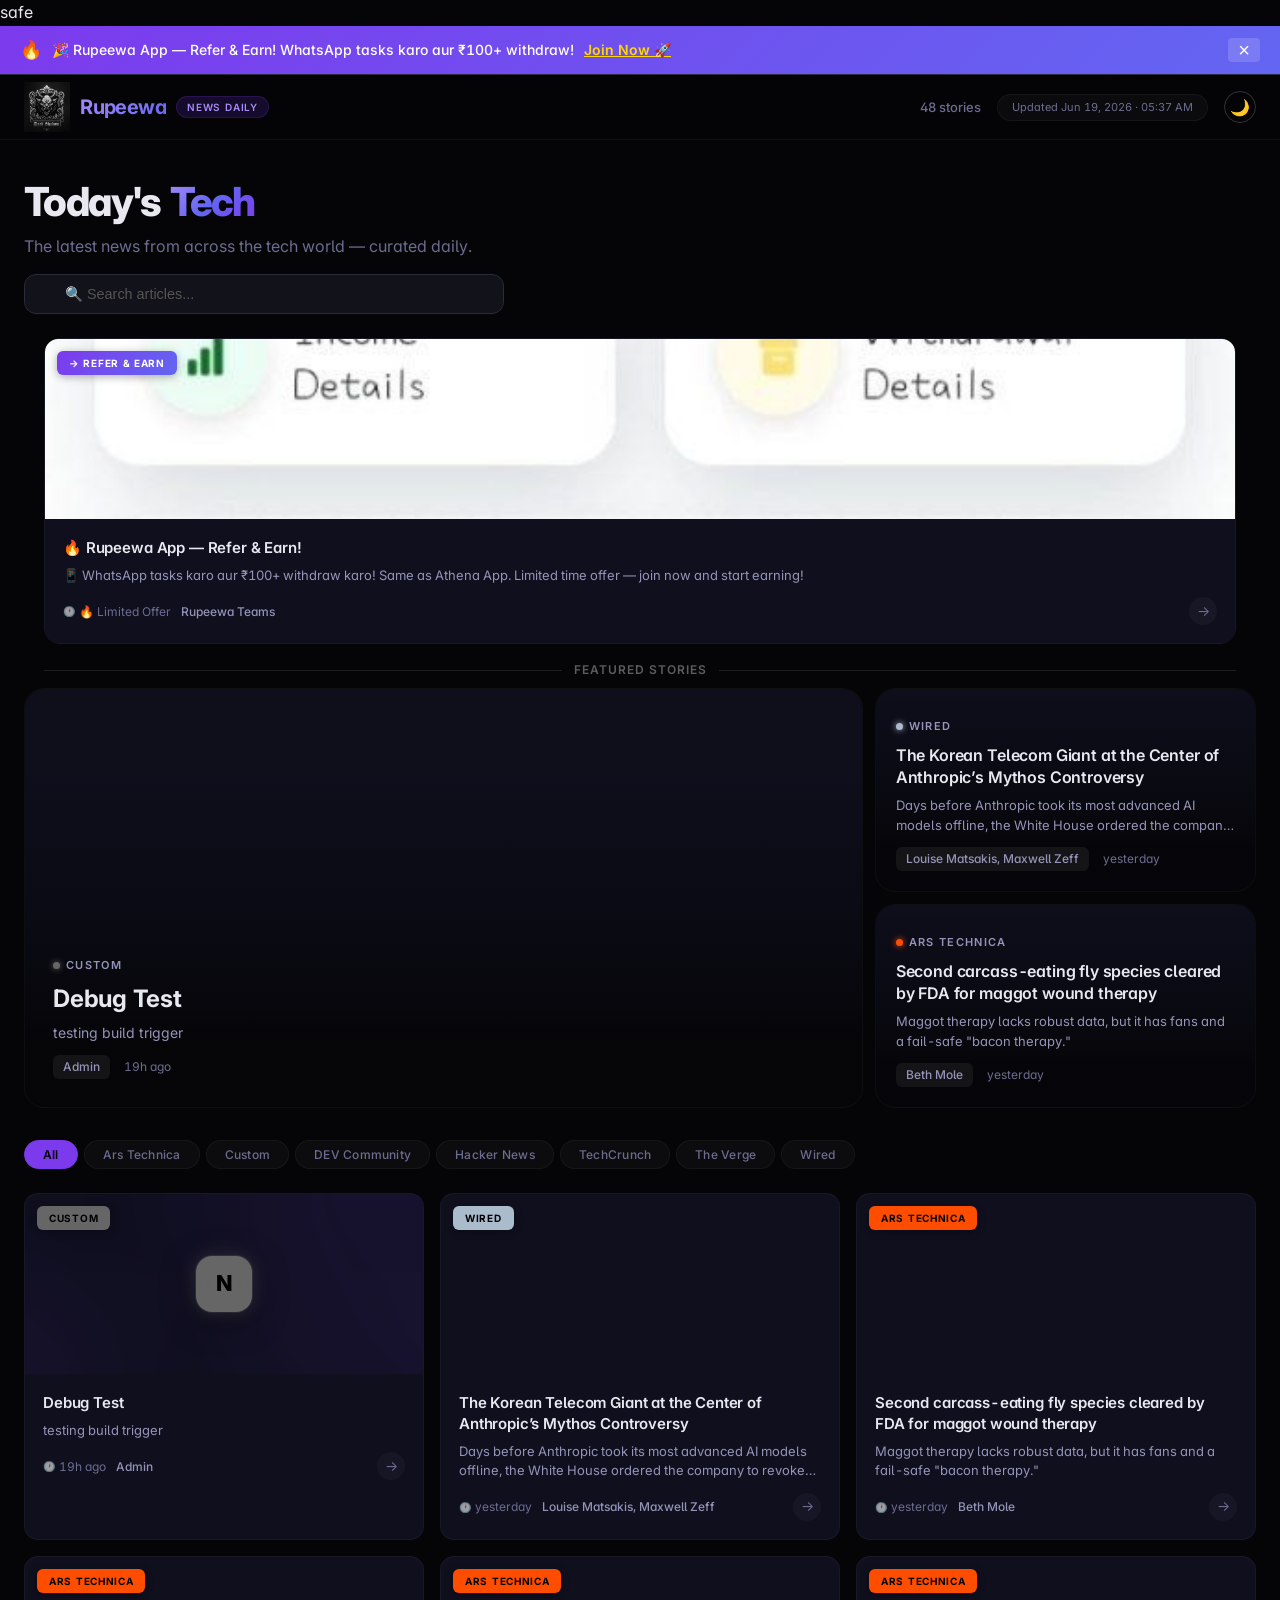
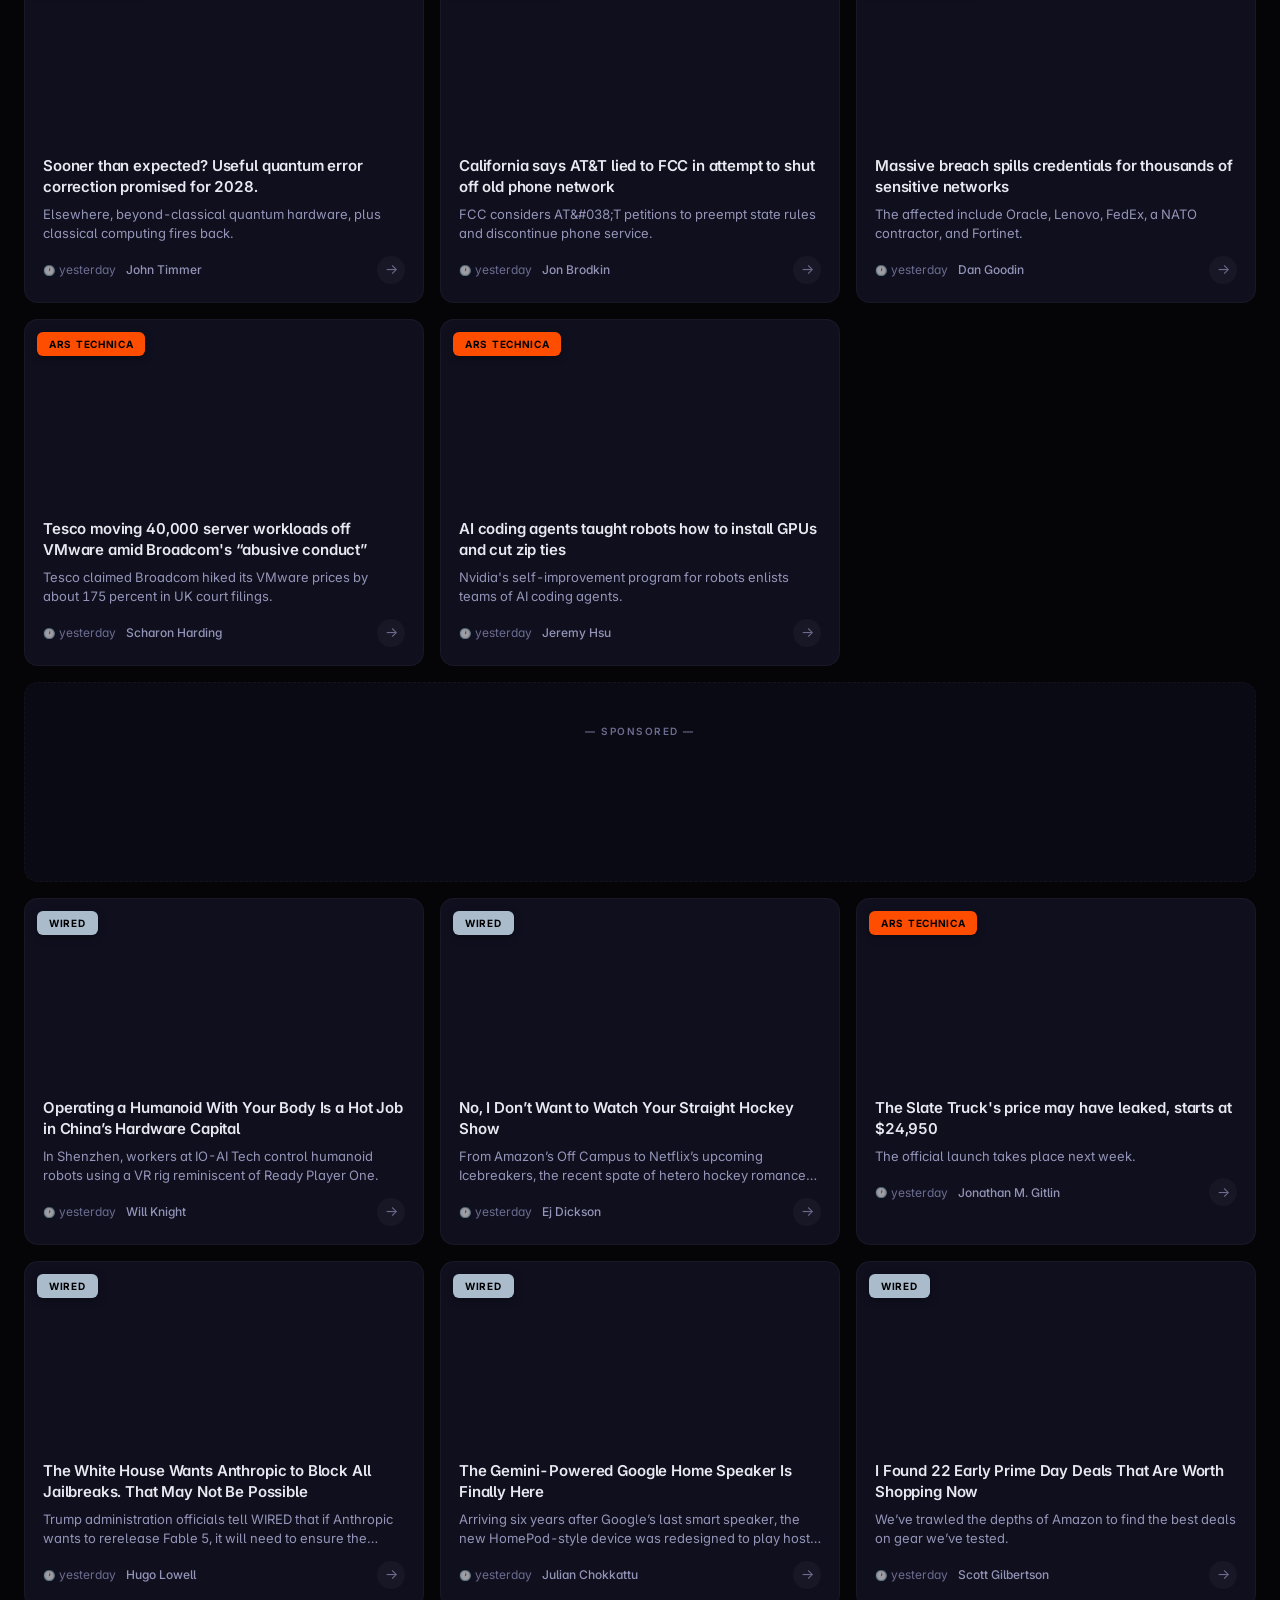
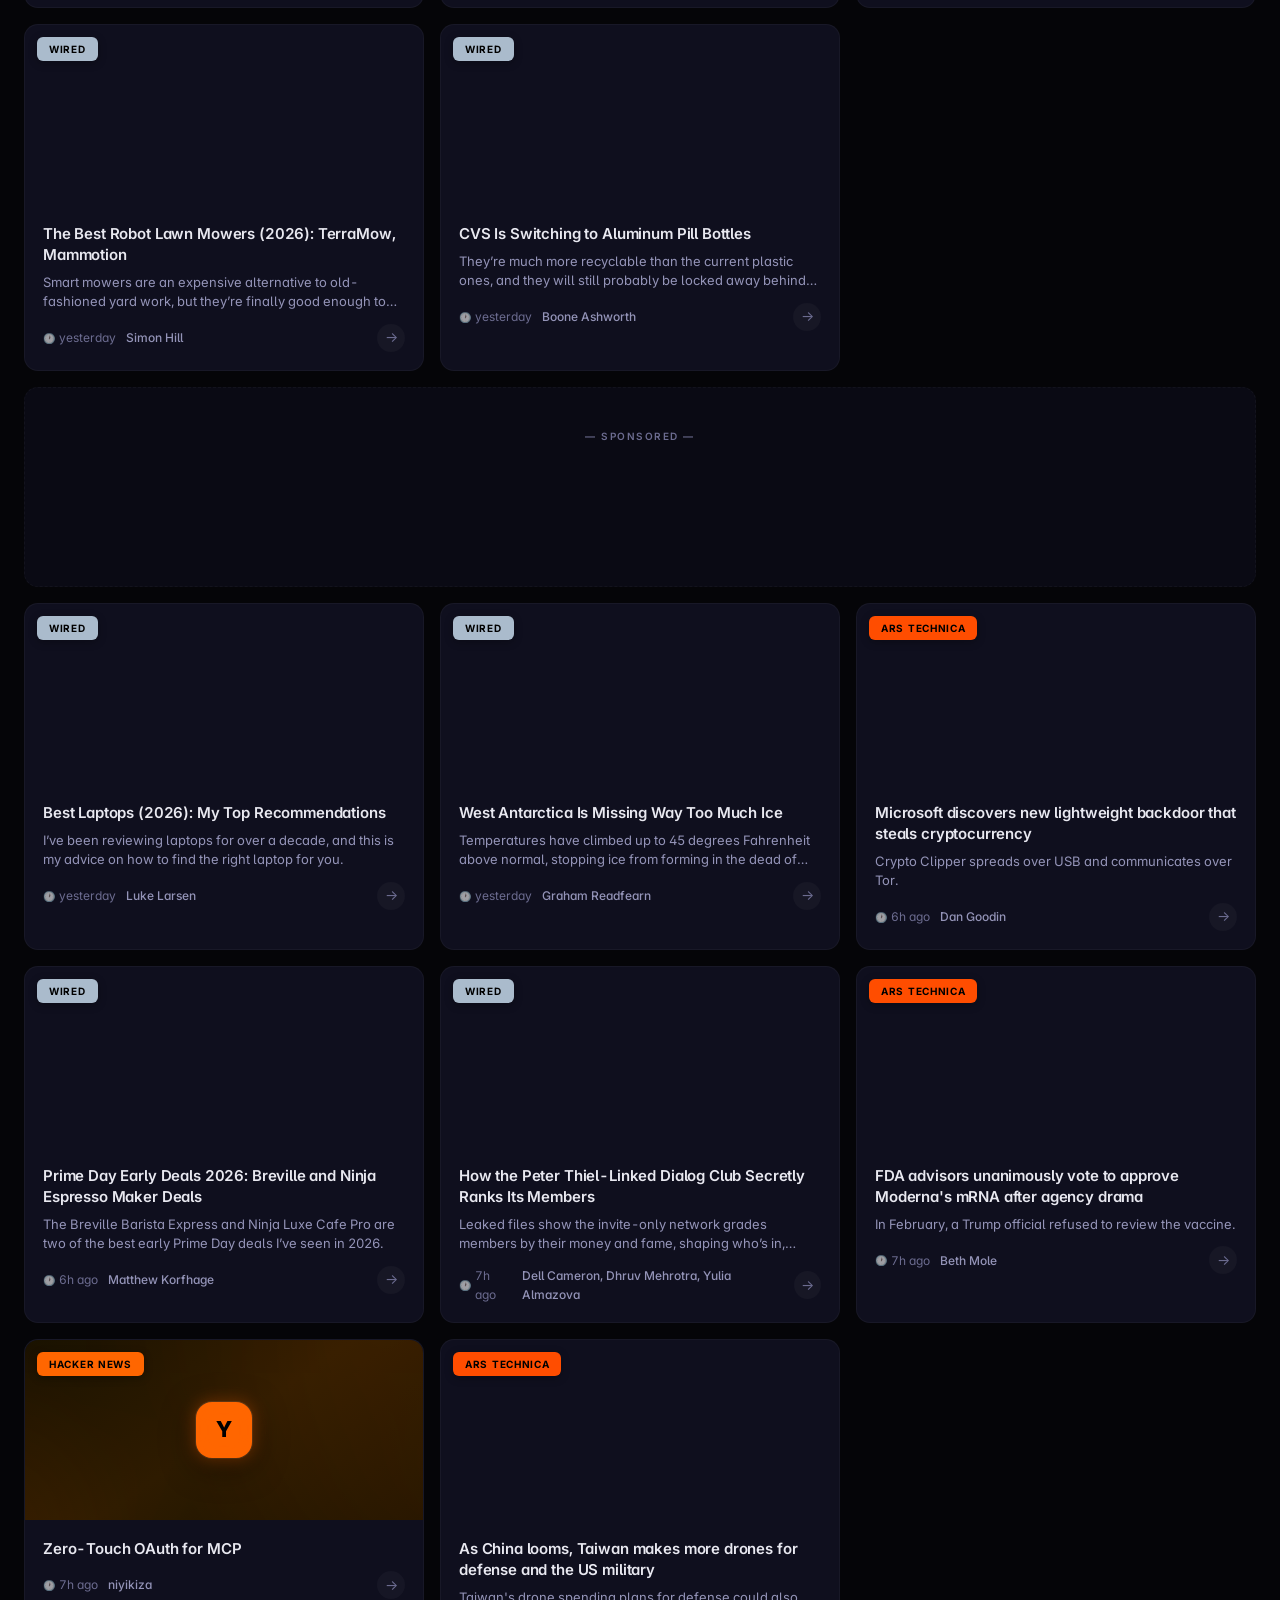
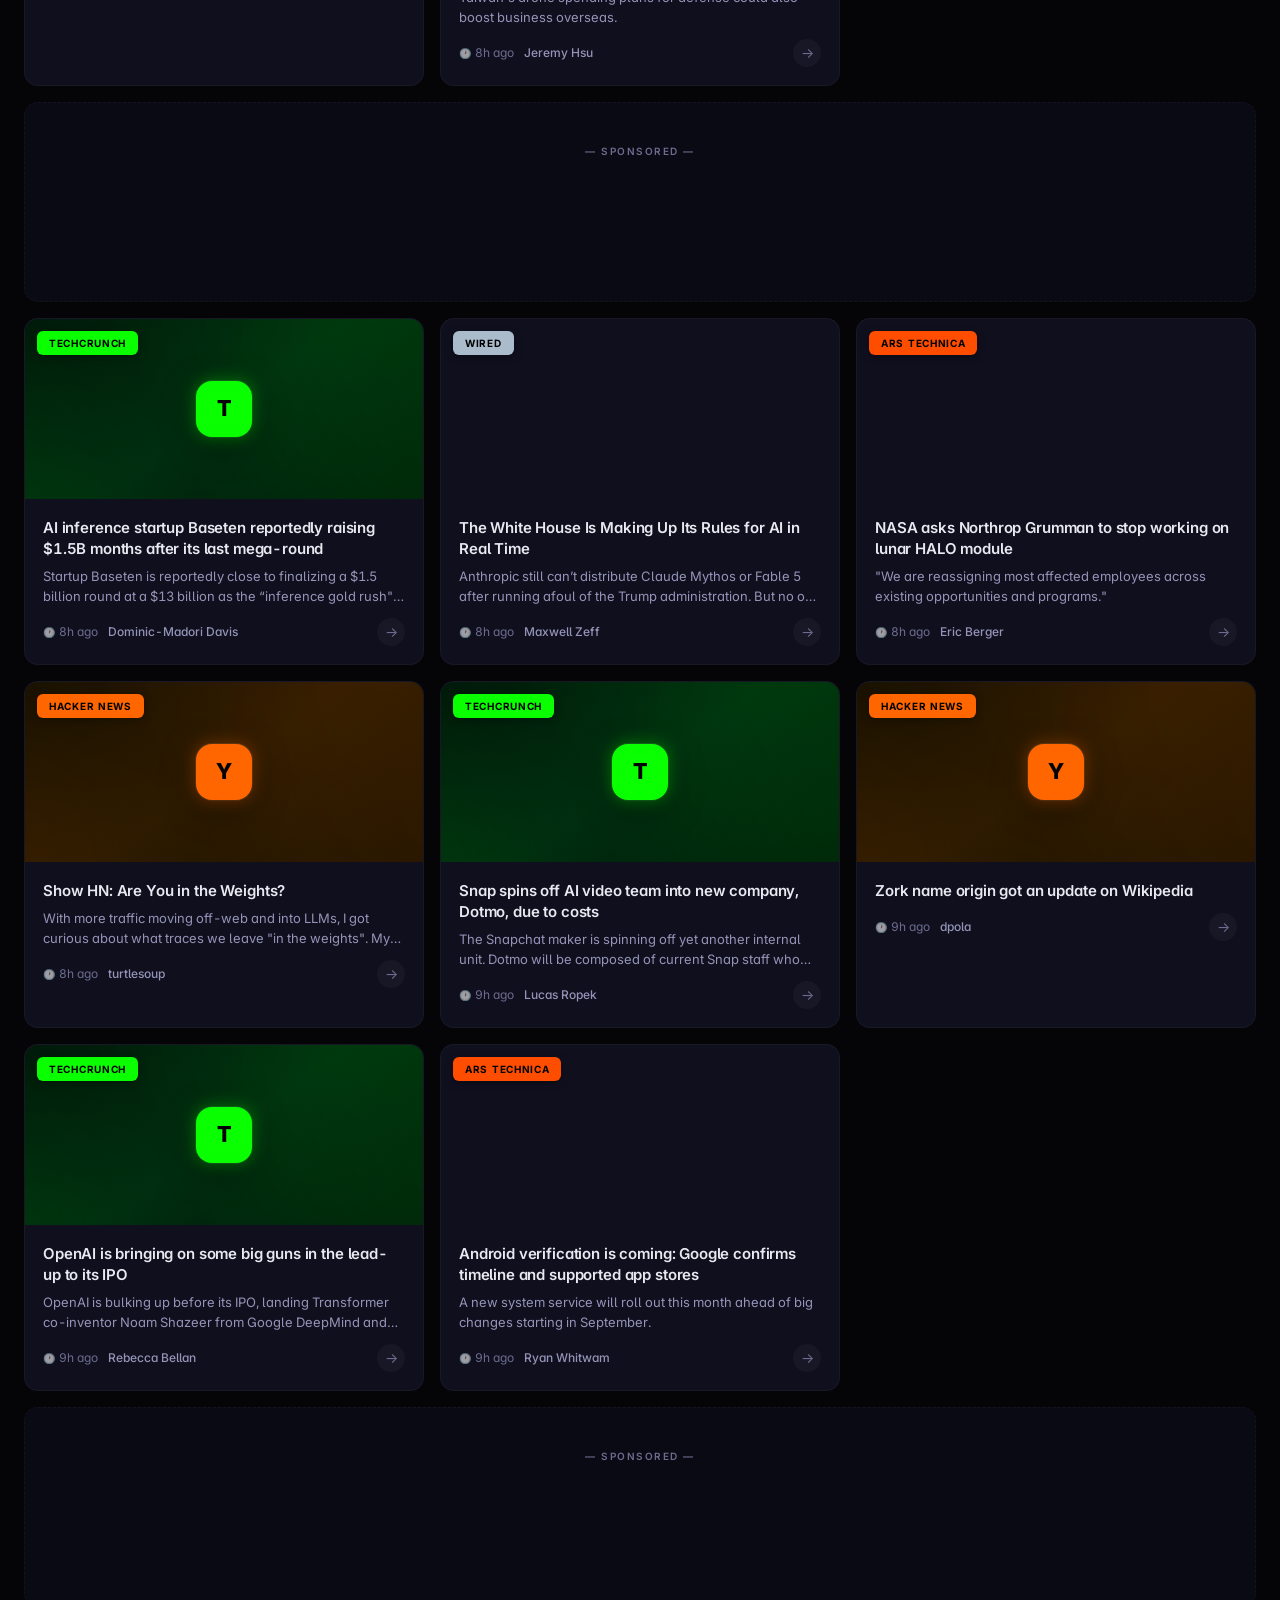
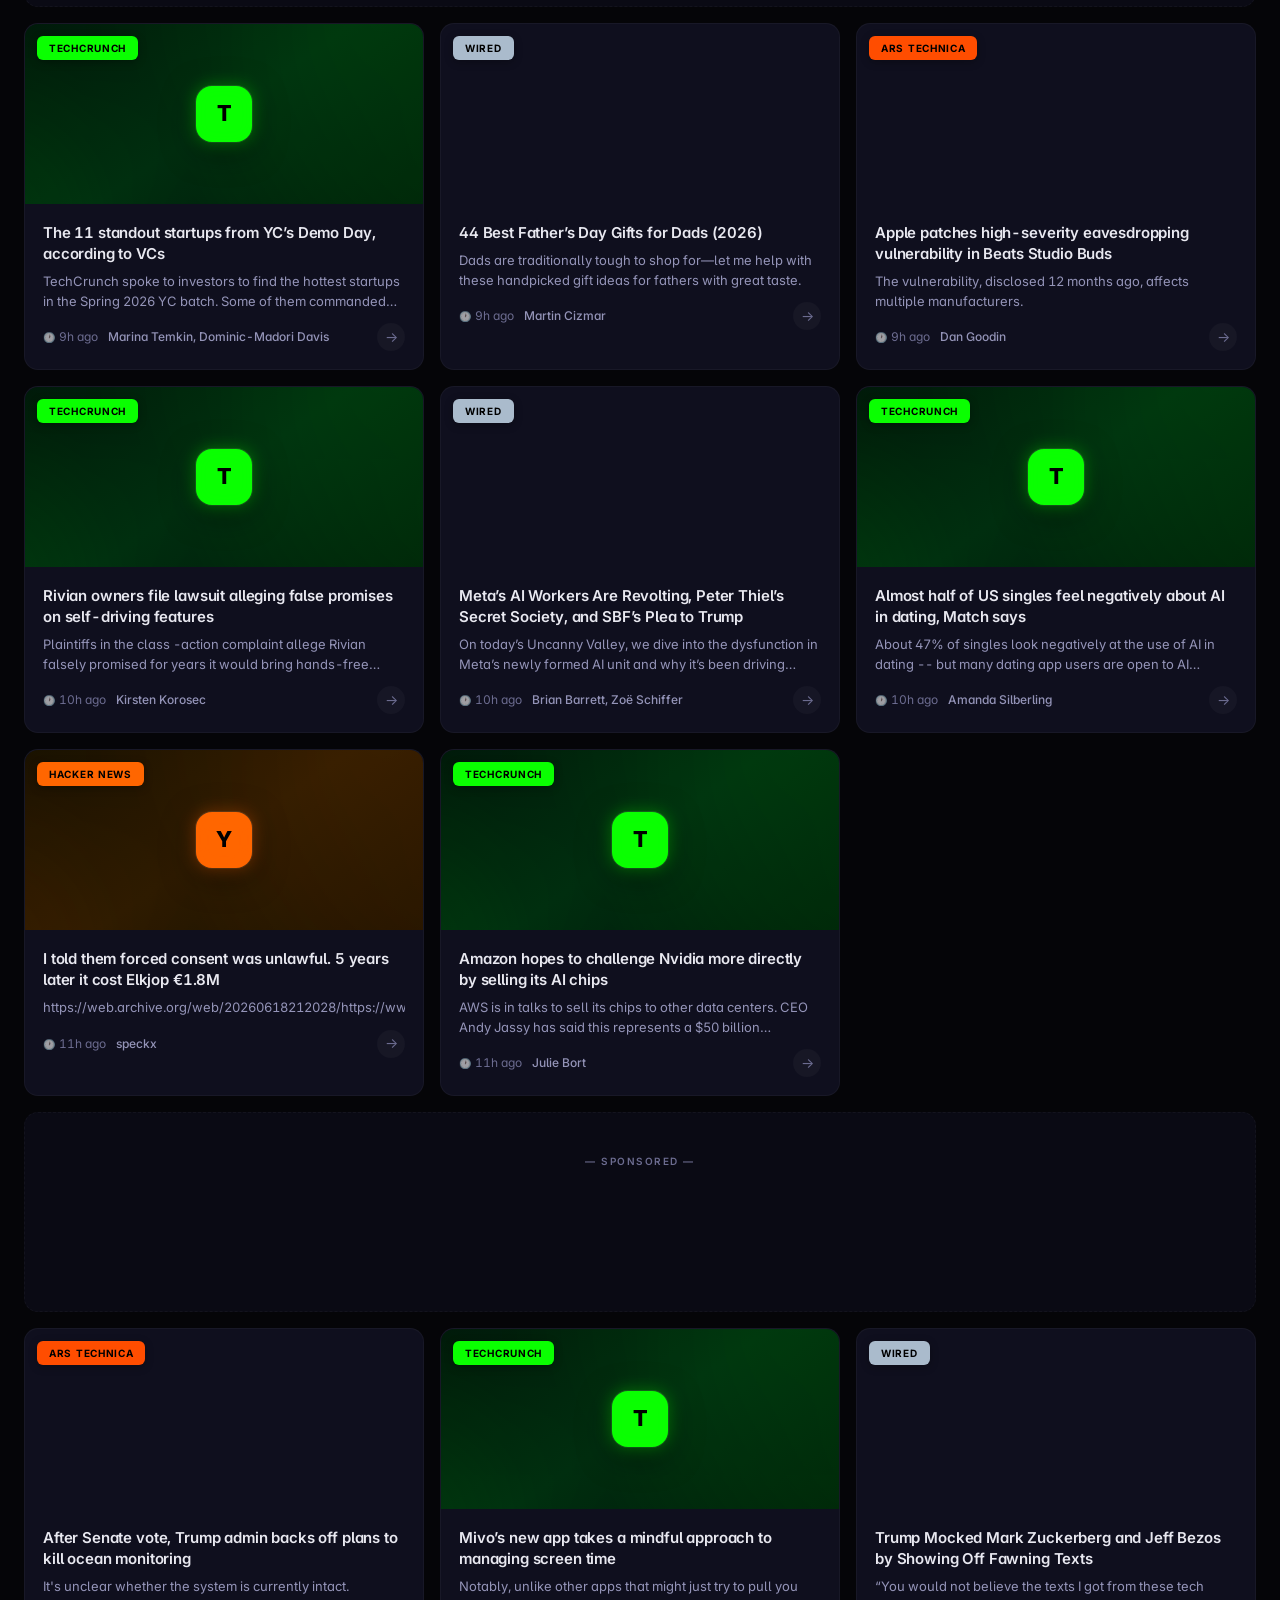
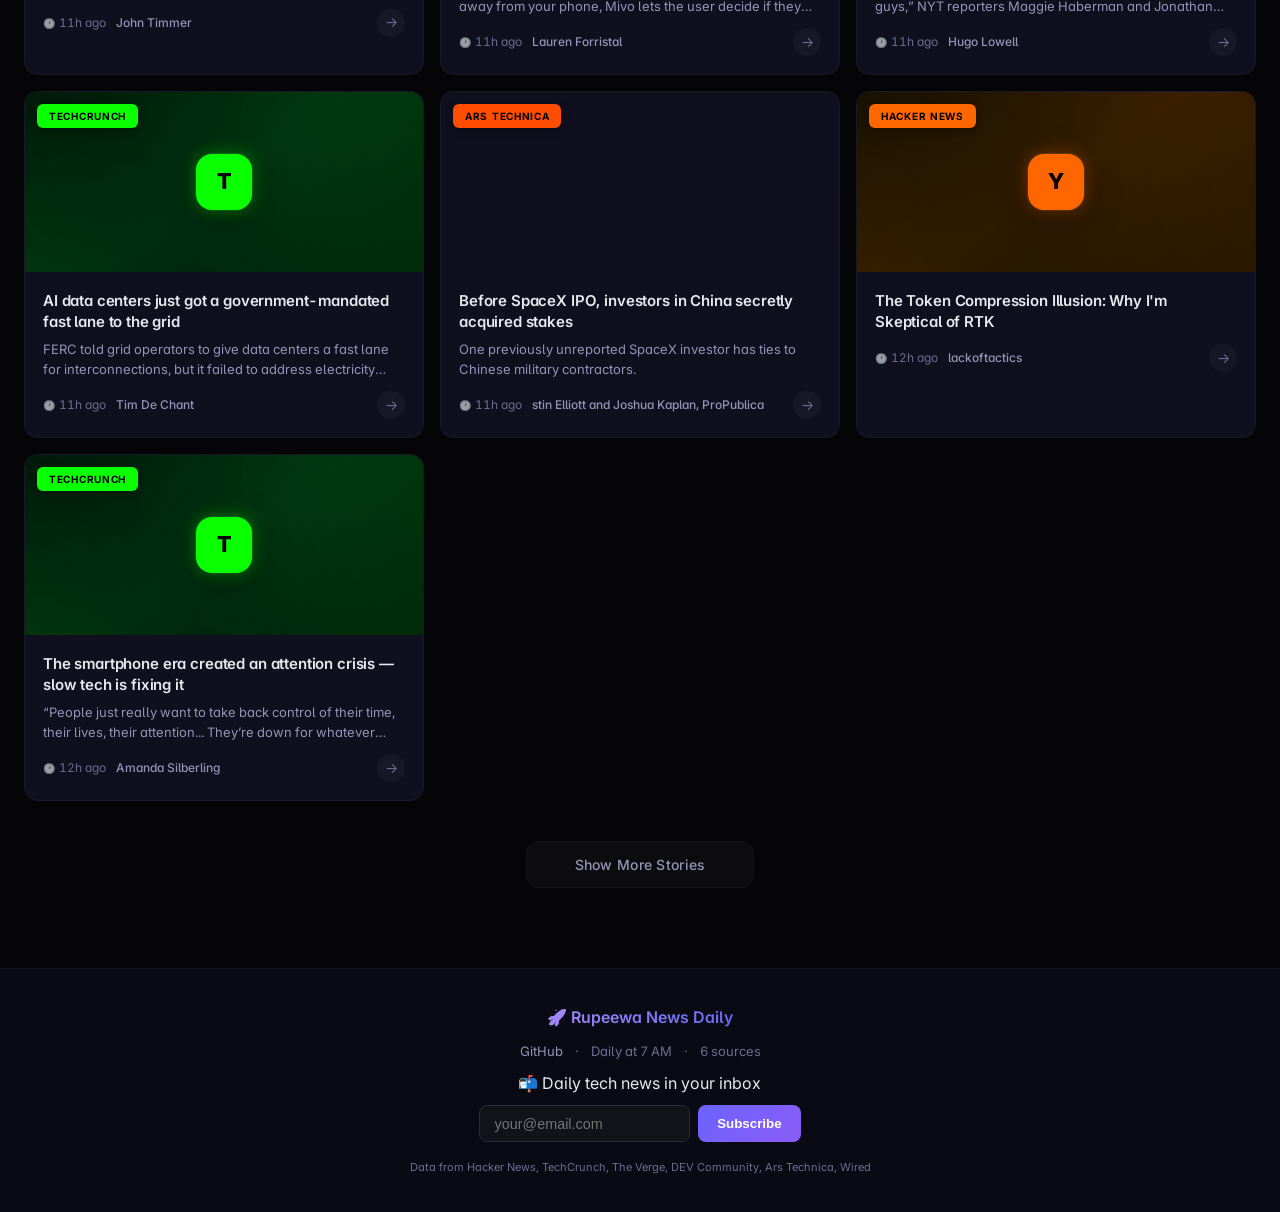
==== commit 1df14f75: "chore: auto-build index.html [skip ci]" ====
--- a/index.html
+++ b/index.html
@@ -7,8 +7,8 @@
     <meta name="robots" content="index, follow">
     <meta name="keywords" content="Stay ahead with the latest tech news, AI breakthroughs, startup stories, and gadget reviews. Curated daily from Hacker News, TechCrunch, The Verge, and more.">
     <meta name="author" content="Rupeewa News Daily">
-    <meta property="article:published_time" content="2026-06-19T05:33:06.904096+00:00">
-    <meta property="article:modified_time" content="2026-06-19T05:33:06.904096+00:00">
+    <meta property="article:published_time" content="2026-06-19T05:37:05.734571+00:00">
+    <meta property="article:modified_time" content="2026-06-19T05:37:05.734571+00:00">
     <meta name="date" content="2026-06-19">
     <link rel="canonical" href="https://rupeewa.vercel.app/">
     <!-- Open Graph / Social Meta -->
@@ -127,7 +127,7 @@
     </button>
     <div class="nav-right">
       <span class="nav-stats">48 stories</span>
-      <span class="nav-update">Updated Jun 19, 2026 · 05:33 AM</span>
+      <span class="nav-update">Updated Jun 19, 2026 · 05:37 AM</span>
       <button class="theme-toggle" onclick="toggleTheme()" aria-label="Toggle theme">🌙</button>
     </div>
   </nav>
@@ -1233,7 +1233,7 @@
       <div class="card-body">
         <h3 itemprop="headline"><a href="https://mroczek.dev/articles/the-token-compression-illusion-why-im-skeptical-of-rtk/" target="_blank" rel="noopener" itemprop="url">The Token Compression Illusion: Why I&#x27;m Skeptical of RTK</a></h3>
         <div class="card-meta">
-          <span class="card-time"><time datetime="Thu, 18 Jun 2026 17:37:00 +0000">11h ago</time></span>
+          <span class="card-time"><time datetime="Thu, 18 Jun 2026 17:37:00 +0000">12h ago</time></span>
           <span class="card-author" itemprop="author">lackoftactics</span>
           <span class="card-arrow">→</span>
         </div>
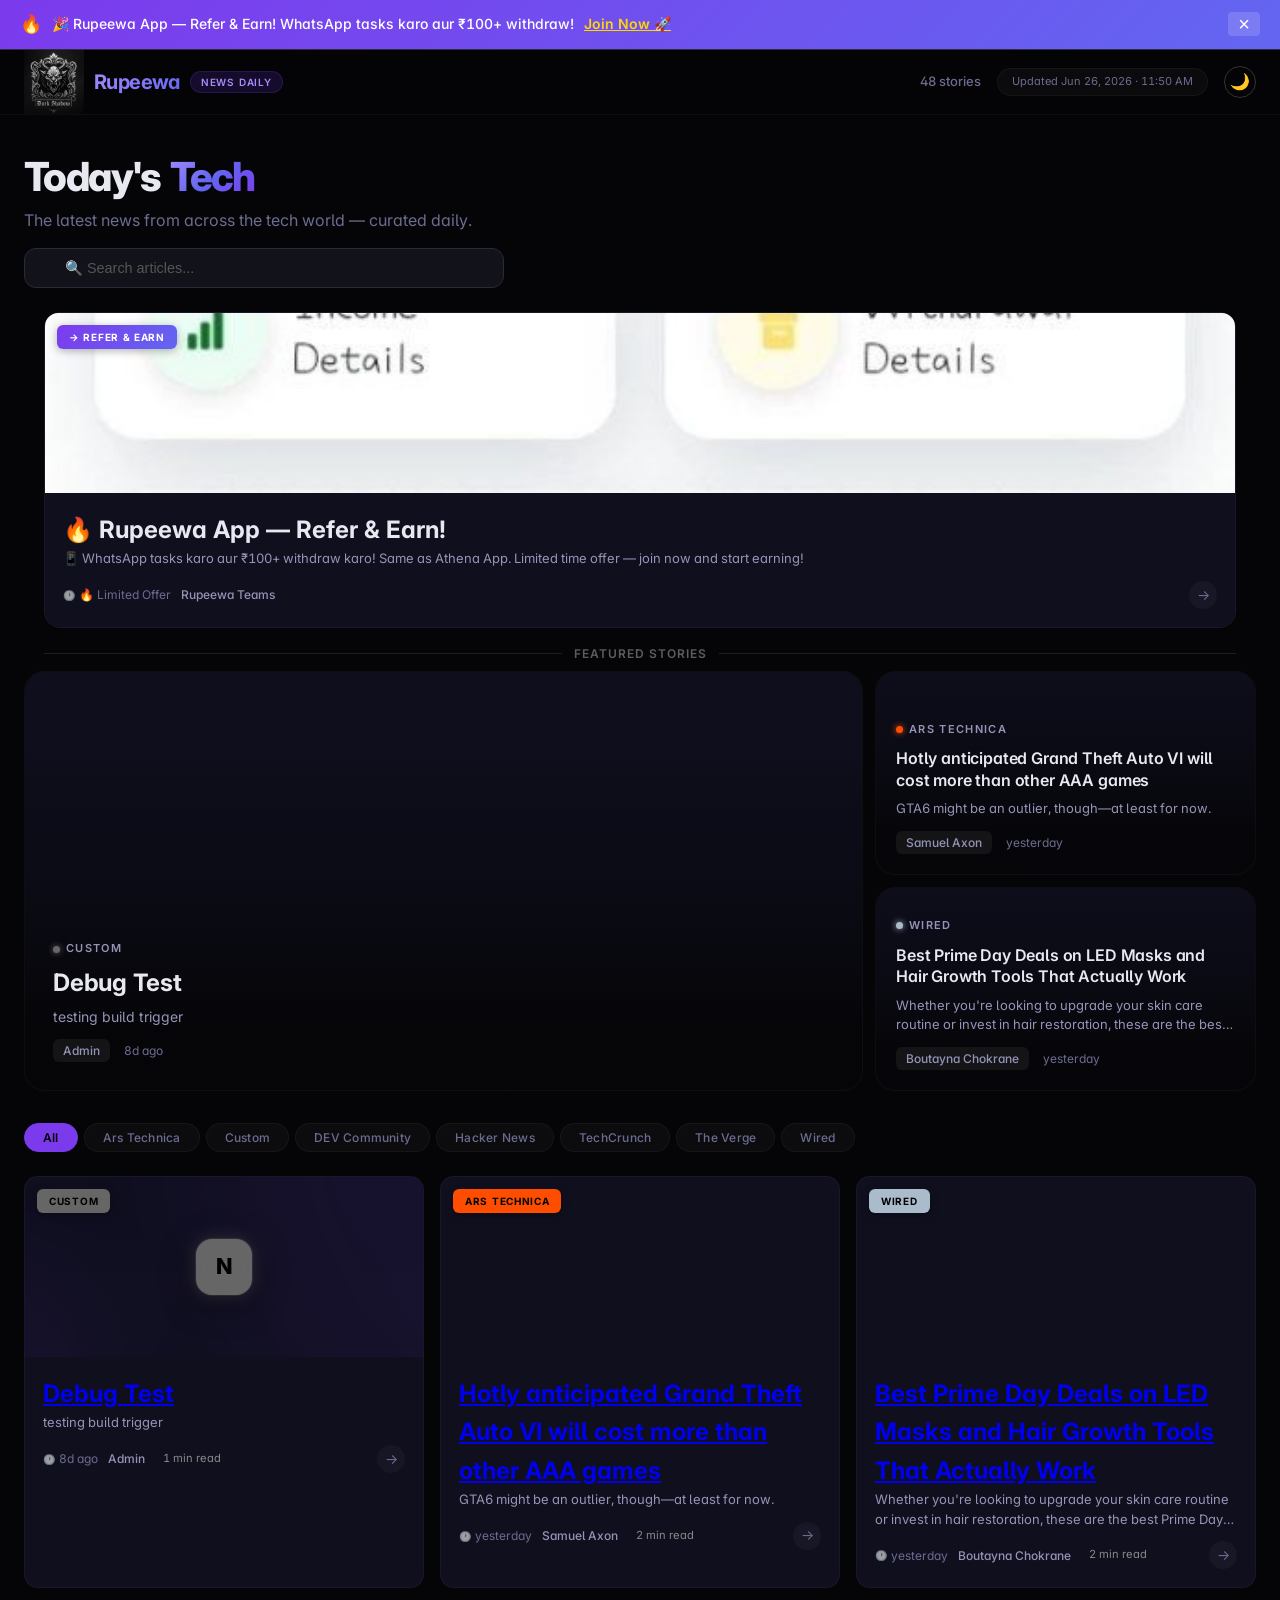
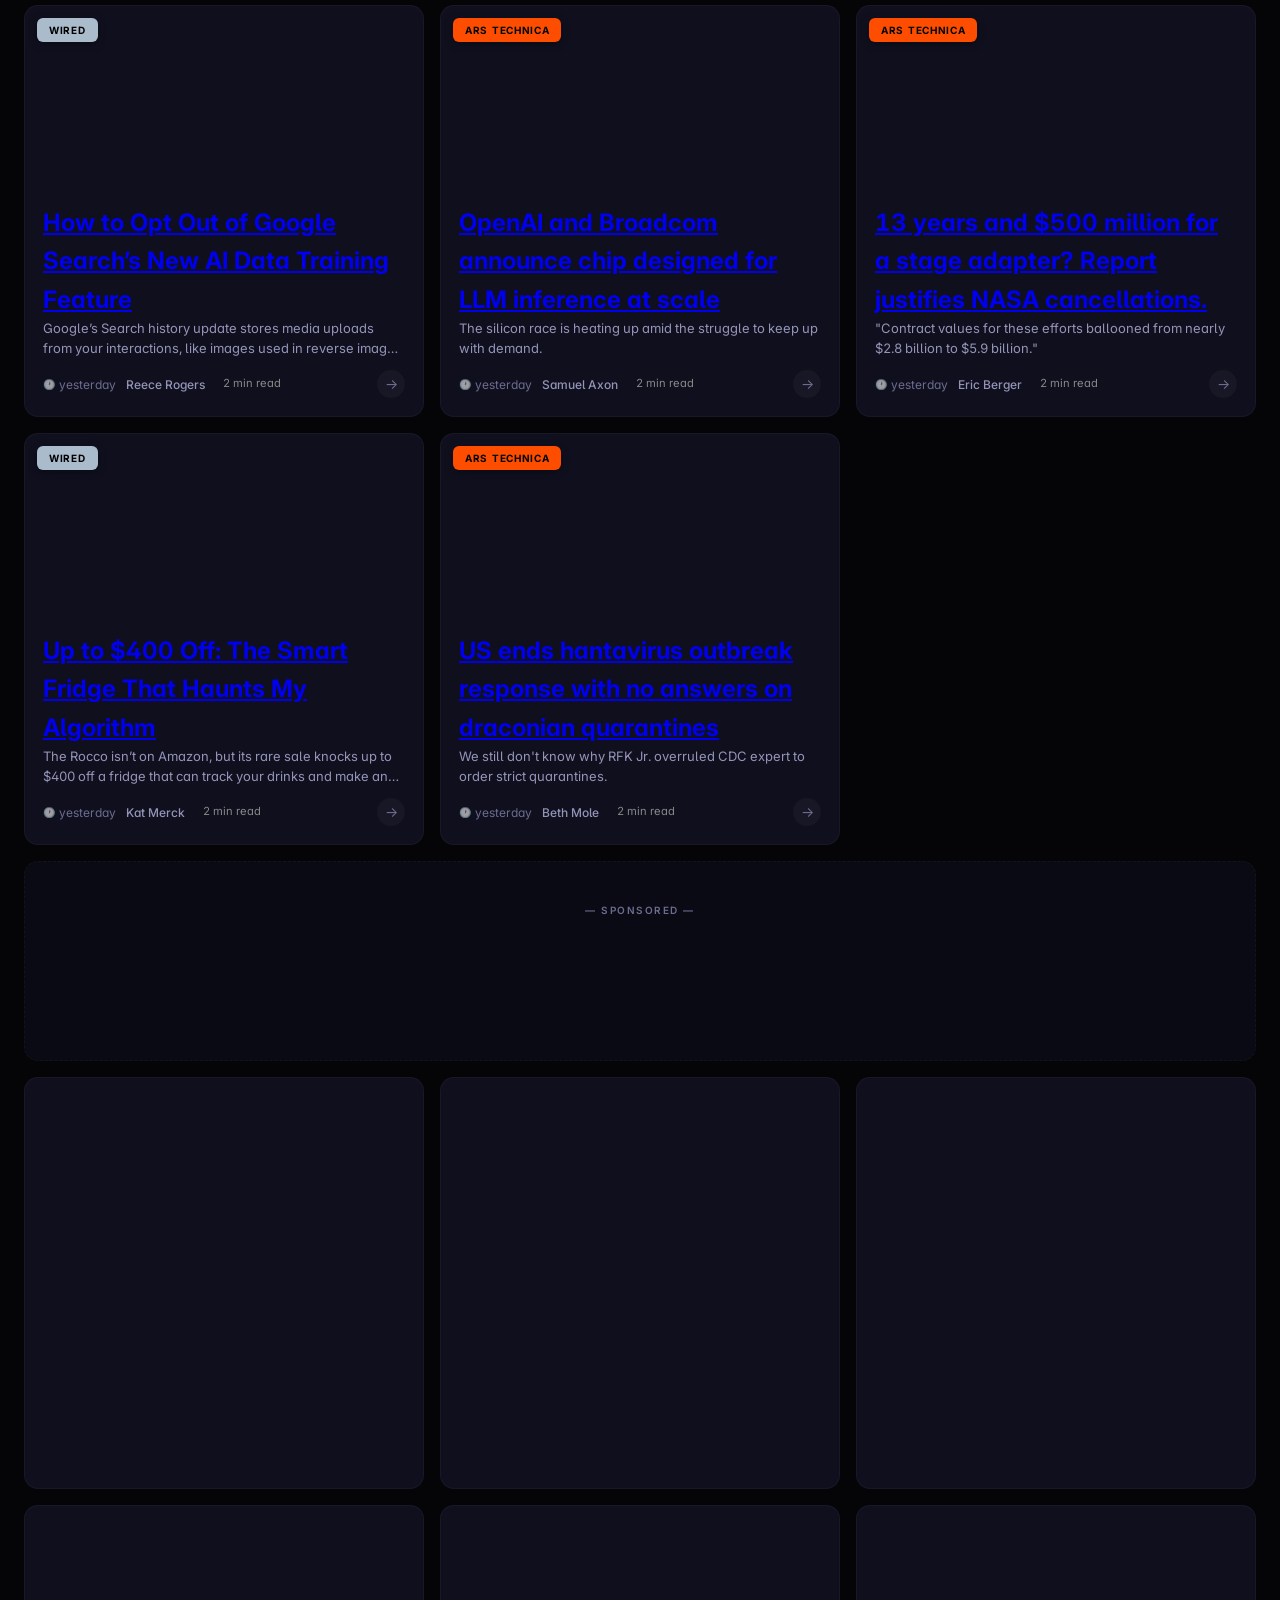
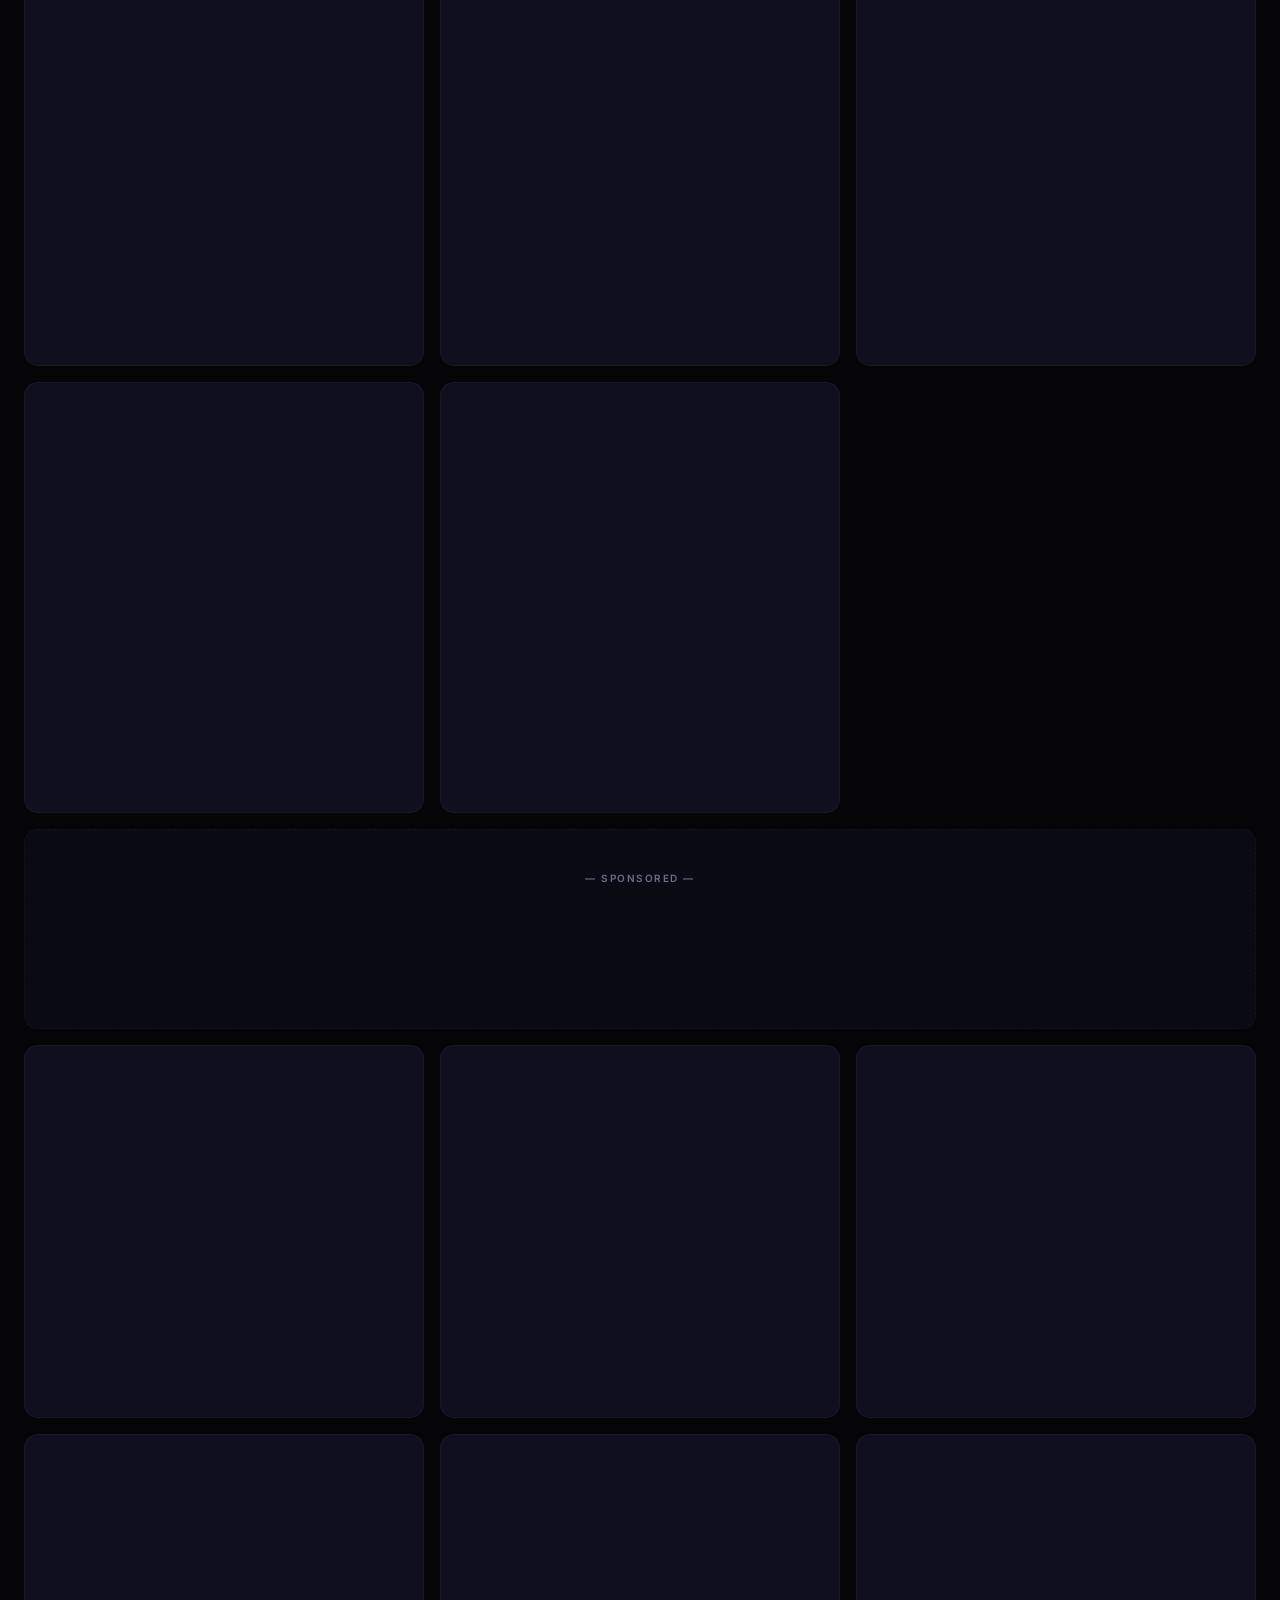
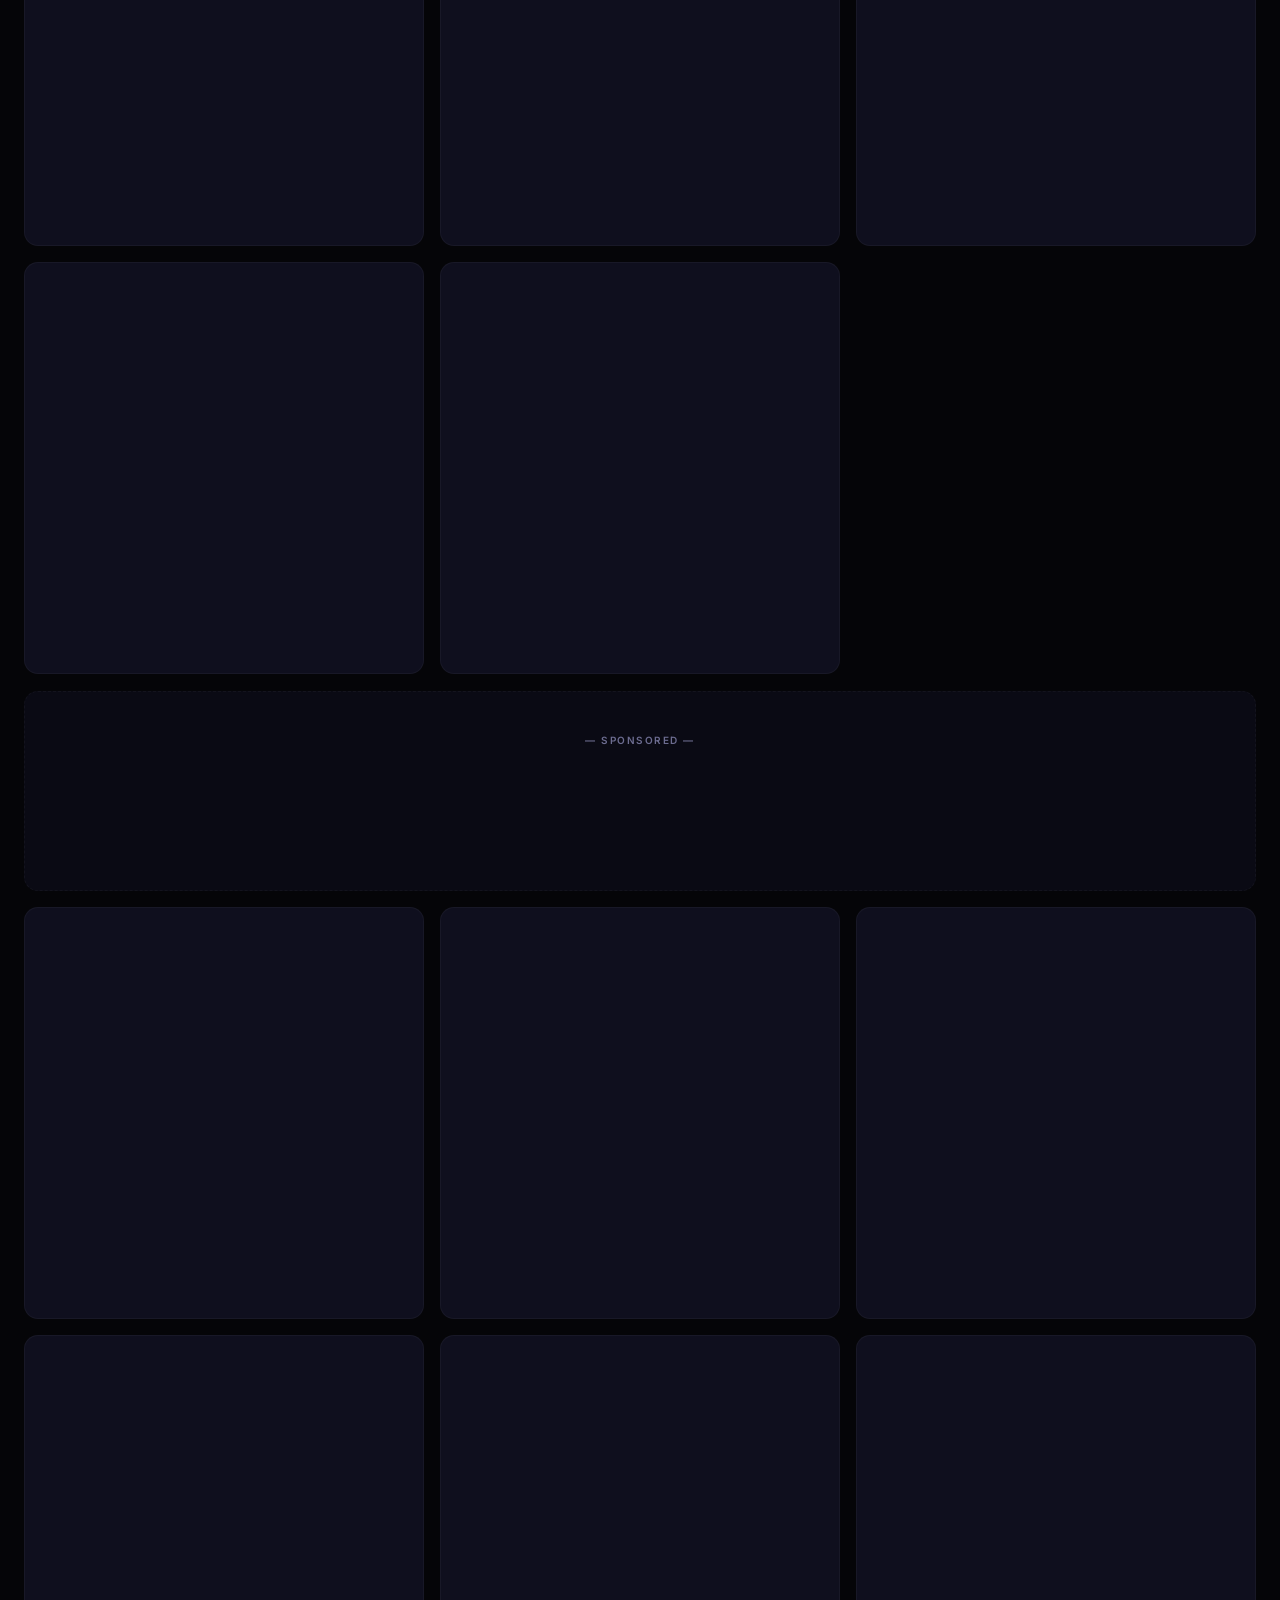
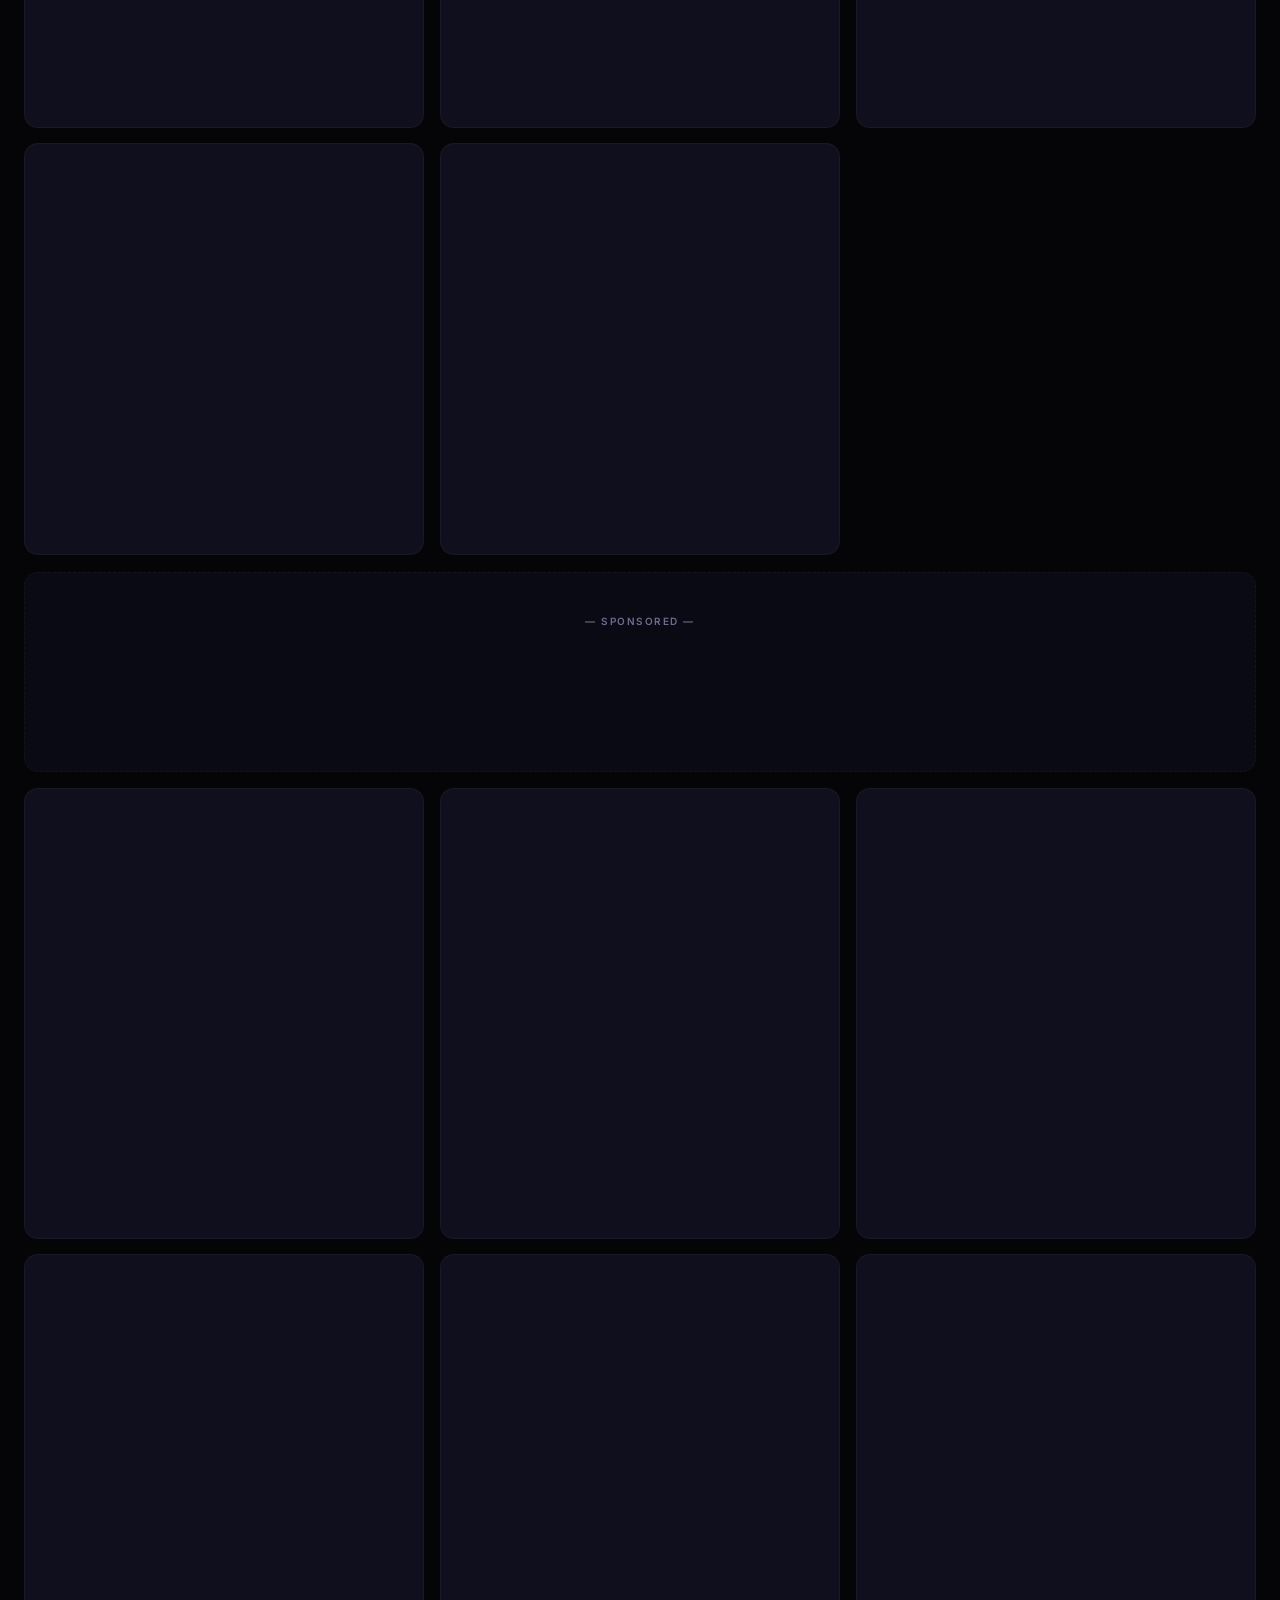
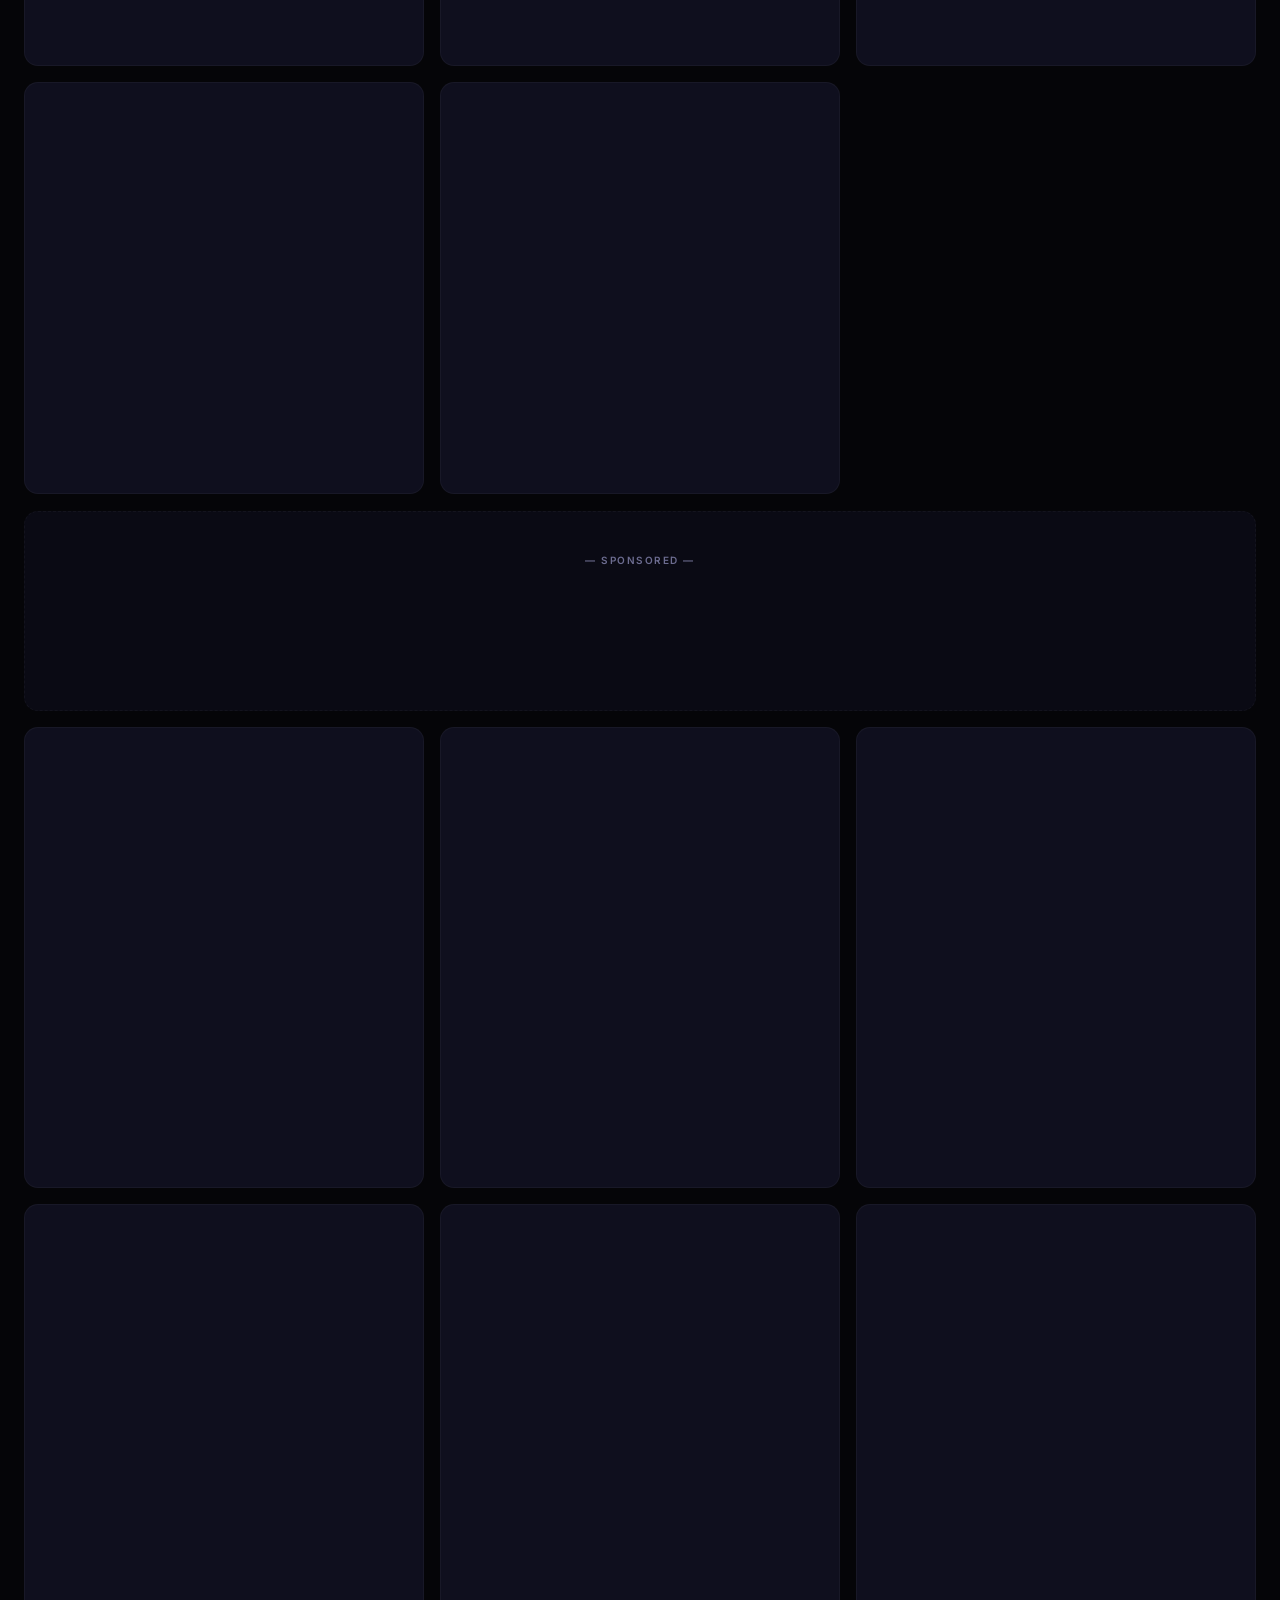
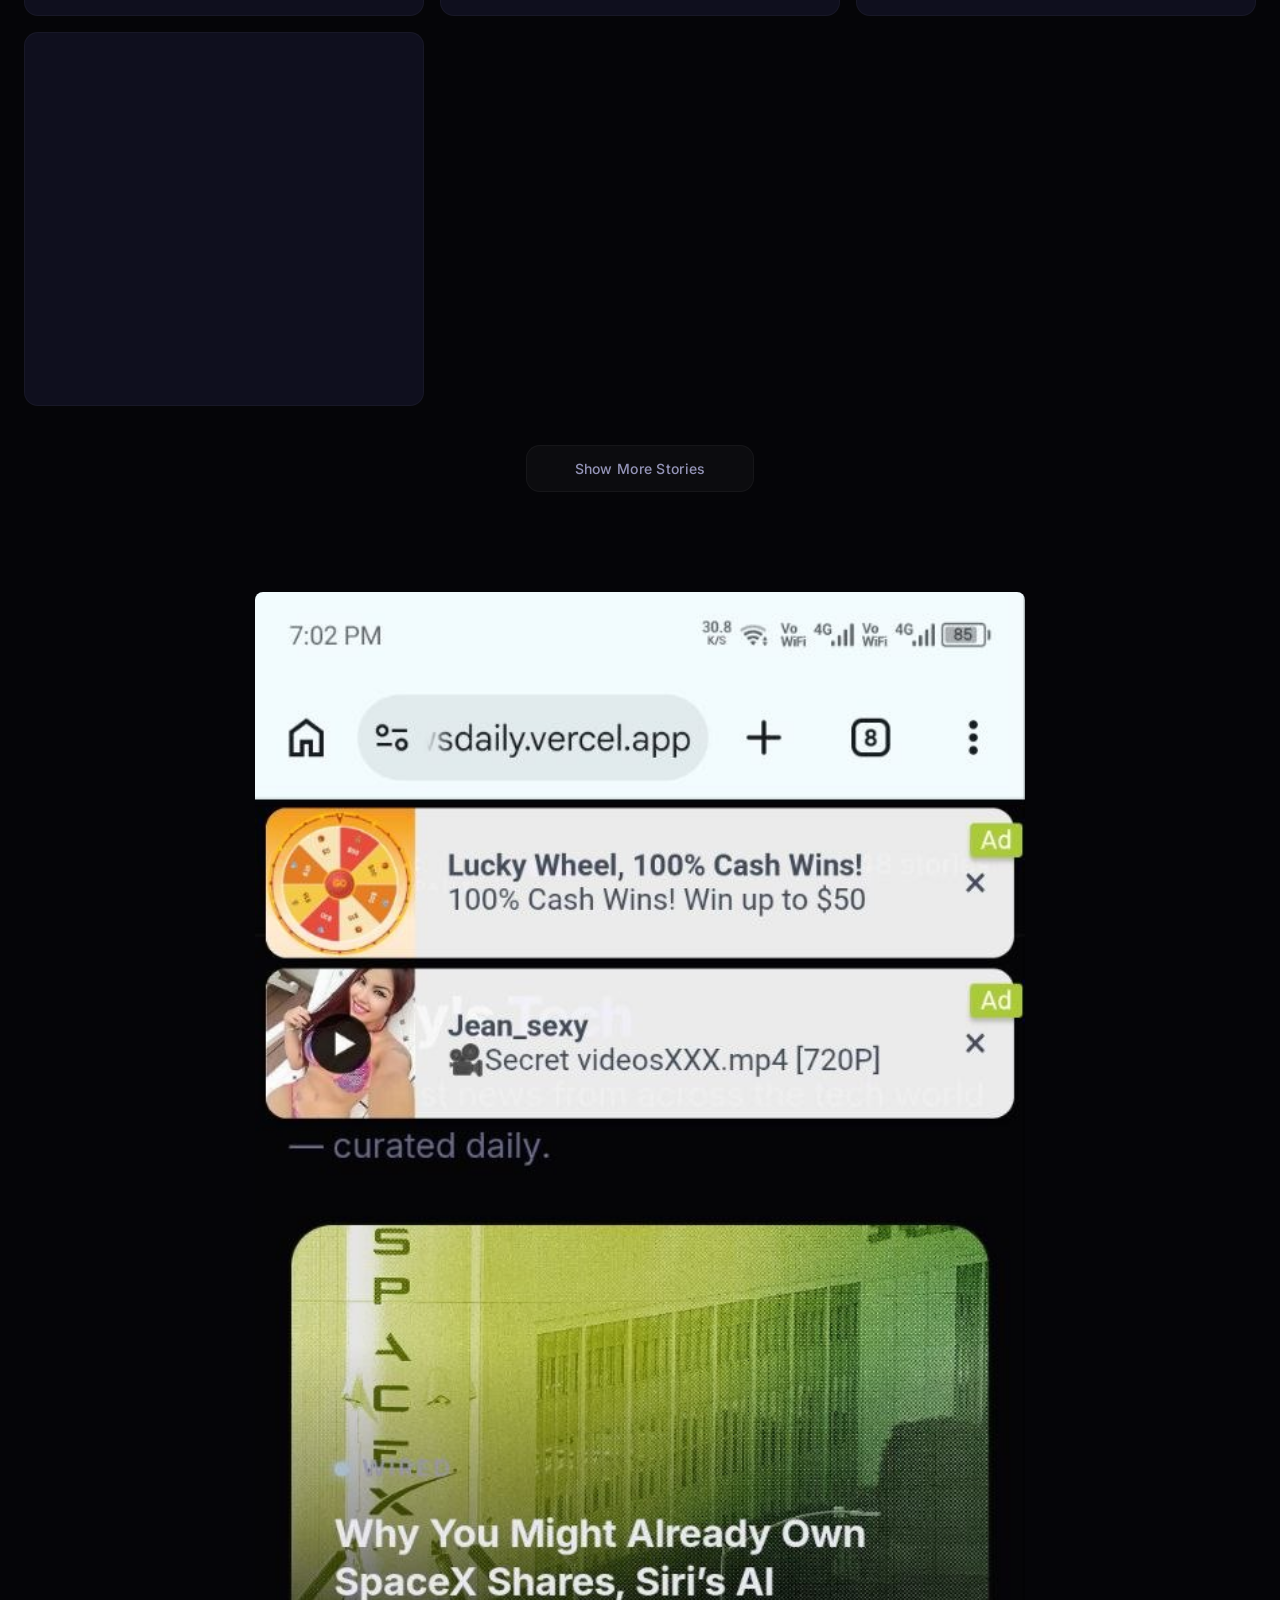
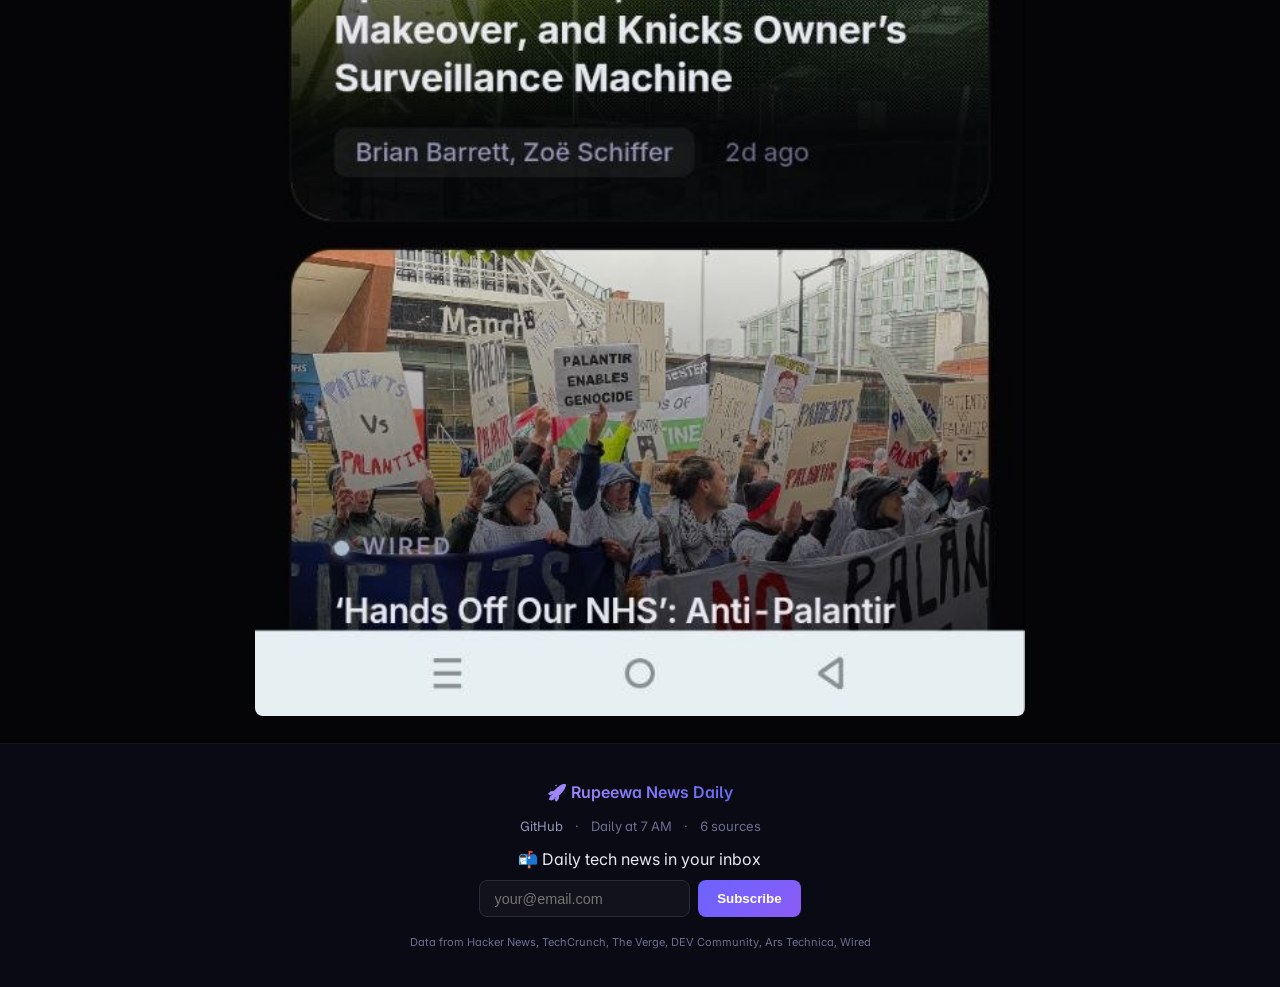
==== commit 65efe8bd: "add: omg10.com clickable ad links on images + sponsored banners" ====
--- a/index.html
+++ b/index.html
@@ -5,12 +5,15 @@
     <meta name="viewport" content="width=device-width, initial-scale=1.0">
     <meta name="description" content="Stay ahead with the latest tech news, AI breakthroughs, startup stories, and gadget reviews. Curated daily from Hacker News, TechCrunch, The Verge, and more.">
     <meta name="robots" content="index, follow">
-    <meta name="keywords" content="Stay ahead with the latest tech news, AI breakthroughs, startup stories, and gadget reviews. Curated daily from Hacker News, TechCrunch, The Verge, and more.">
+    <meta name="keywords" content="tech news, AI, artificial intelligence, startups, gadgets, cybersecurity, Hacker News, TechCrunch, Ars Technica, Wired, The Verge, daily tech digest">
     <meta name="author" content="Rupeewa News Daily">
-    <meta property="article:published_time" content="2026-06-19T05:37:05.734571+00:00">
-    <meta property="article:modified_time" content="2026-06-19T05:37:05.734571+00:00">
-    <meta name="date" content="2026-06-19">
+    <meta name="google-site-verification" content="4lKhG4kpuIxY8trSyF3P4g685OgZlY1l09pk29As63k">
+    <meta property="article:published_time" content="2026-06-26T11:50:55.566488+00:00">
+    <meta property="article:modified_time" content="2026-06-26T11:50:55.566488+00:00">
+    <meta name="date" content="2026-06-26">
     <link rel="canonical" href="https://rupeewa.vercel.app/">
+    <!-- Cache Control -->
+    <meta http-equiv="Cache-Control" content="public, max-age=3600, stale-while-revalidate=86400">
     <!-- Open Graph / Social Meta -->
     <meta property="og:title" content="Rupeewa News Daily — Today's Top Tech News">
     <meta property="og:description" content="Stay ahead with the latest tech news, AI breakthroughs, startup stories, and gadget reviews. Curated daily from Hacker News, TechCrunch, The Verge, and more.">
@@ -20,23 +23,26 @@
     <meta property="og:site_name" content="Rupeewa News Daily">
     <meta property="og:locale" content="en_US">
     <meta name="twitter:card" content="summary_large_image">
+    <meta name="twitter:site" content="@rupeewa">
+    <meta name="twitter:creator" content="@rupeewa">
     <meta name="twitter:title" content="Rupeewa News Daily — Today's Top Tech News">
     <meta name="twitter:description" content="Stay ahead with the latest tech news, AI breakthroughs, startup stories, and gadget reviews. Curated daily from Hacker News, TechCrunch, The Verge, and more.">
     <meta name="twitter:image" content="https://rupeewa.vercel.app/logo.jpg">
     <!-- JSON-LD Structured Data -->
-    <script type="application/ld+json">{"@context": "https://schema.org", "@type": "Organization", "name": "Rupeewa News Daily", "url": "https://rupeewa.vercel.app", "logo": "https://rupeewa.vercel.app/logo.jpg", "sameAs": ["https://github.com/Rocketnew/rocket-tech"]}</script>
+    <script type="application/ld+json">{"@context": "https://schema.org", "@type": "Organization", "name": "Rupeewa News Daily", "url": "https://rupeewa.vercel.app", "logo": "https://rupeewa.vercel.app/logo.jpg", "sameAs": ["https://github.com/Rocketnew/rocket-tech", "https://x.com/rupeewa", "https://twitter.com/rupeewa"]}</script>
     <script type="application/ld+json">{"@context": "https://schema.org", "@type": "WebSite", "name": "Rupeewa News Daily", "url": "https://rupeewa.vercel.app", "description": "Stay ahead with the latest tech news, AI breakthroughs, startup stories, and gadget reviews. Curated daily from Hacker News, TechCrunch, The Verge, and more.", "potentialAction": {"@type": "SearchAction", "target": {"@type": "EntryPoint", "urlTemplate": "https://rupeewa.vercel.app/?q={search_term_string}"}, "query-input": "required name=search_term_string"}}</script>
-  <script type="application/ld+json">{"@context": "https://schema.org", "@type": "NewsArticle", "headline": "Debug Test", "description": "testing build trigger", "image": "https://rupeewa.vercel.app/logo.jpg", "datePublished": "2026-06-18T09:45:21", "author": {"@type": "Person", "name": "Admin"}, "publisher": {"@type": "Organization", "name": "Rupeewa News Daily", "logo": "https://rupeewa.vercel.app/logo.jpg"}, "url": "https://rupeewa.vercel.app", "mainEntityOfPage": {"@type": "WebPage", "@id": "https://rupeewa.vercel.app"}}</script>
-  <script type="application/ld+json">{"@context": "https://schema.org", "@type": "NewsArticle", "headline": "The Korean Telecom Giant at the Center of Anthropic’s Mythos Controversy", "description": "Days before Anthropic took its most advanced AI models offline, the White House ordered the company to revoke SK Telecom’s access to Claude Mythos over claims of alleged ties to China.", "image": "https://media.wired.com/photos/6a22ce03ffc48019a74127a3/master/pass/GettyImages-2272066793.jpg", "datePublished": "Wed, 17 Jun 2026 22:52:00 +0000", "author": {"@type": "Person", "name": "Louise Matsakis, Maxwell Zeff"}, "publisher": {"@type": "Organization", "name": "Rupeewa News Daily", "logo": "https://rupeewa.vercel.app/logo.jpg"}, "url": "https://www.wired.com/story/sk-telecom-anthropic-mythos-export-controls/", "mainEntityOfPage": {"@type": "WebPage", "@id": "https://www.wired.com/story/sk-telecom-anthropic-mythos-export-controls/"}}</script>
-  <script type="application/ld+json">{"@context": "https://schema.org", "@type": "NewsArticle", "headline": "Second carcass-eating fly species cleared by FDA for maggot wound therapy", "description": "Maggot therapy lacks robust data, but it has fans and a fail-safe \"bacon therapy.\"", "image": "https://cdn.arstechnica.net/wp-content/uploads/2026/06/GettyImages-829469540-1152x648.jpg", "datePublished": "Wed, 17 Jun 2026 22:11:20 +0000", "author": {"@type": "Person", "name": "\n                    Beth Mole\n                "}, "publisher": {"@type": "Organization", "name": "Rupeewa News Daily", "logo": "https://rupeewa.vercel.app/logo.jpg"}, "url": "https://arstechnica.com/health/2026/06/second-carcass-eating-fly-species-cleared-by-fda-for-maggot-wound-therapy/", "mainEntityOfPage": {"@type": "WebPage", "@id": "https://arstechnica.com/health/2026/06/second-carcass-eating-fly-species-cleared-by-fda-for-maggot-wound-therapy/"}}</script>
-  <script type="application/ld+json">{"@context": "https://schema.org", "@type": "NewsArticle", "headline": "Sooner than expected? Useful quantum error correction promised for 2028.", "description": "Elsewhere, beyond-classical quantum hardware, plus classical computing fires back.", "image": "https://cdn.arstechnica.net/wp-content/uploads/2026/06/Libra-internals44-copy-1152x648.jpeg", "datePublished": "Wed, 17 Jun 2026 20:44:32 +0000", "author": {"@type": "Person", "name": "\n                    John Timmer\n                "}, "publisher": {"@type": "Organization", "name": "Rupeewa News Daily", "logo": "https://rupeewa.vercel.app/logo.jpg"}, "url": "https://arstechnica.com/science/2026/06/amazon-quera-promise-useful-quantum-error-correction-by-2028/", "mainEntityOfPage": {"@type": "WebPage", "@id": "https://arstechnica.com/science/2026/06/amazon-quera-promise-useful-quantum-error-correction-by-2028/"}}</script>
-  <script type="application/ld+json">{"@context": "https://schema.org", "@type": "NewsArticle", "headline": "California says AT&T lied to FCC in attempt to shut off old phone network", "description": "FCC considers AT&#038;T petitions to preempt state rules and discontinue phone service.", "image": "https://cdn.arstechnica.net/wp-content/uploads/2026/06/woman-dialing-phone-1152x648-1781724369.jpg", "datePublished": "Wed, 17 Jun 2026 20:07:40 +0000", "author": {"@type": "Person", "name": "\n                    Jon Brodkin\n                "}, "publisher": {"@type": "Organization", "name": "Rupeewa News Daily", "logo": "https://rupeewa.vercel.app/logo.jpg"}, "url": "https://arstechnica.com/tech-policy/2026/06/california-says-att-lied-to-fcc-in-attempt-to-shut-off-old-phone-network/", "mainEntityOfPage": {"@type": "WebPage", "@id": "https://arstechnica.com/tech-policy/2026/06/california-says-att-lied-to-fcc-in-attempt-to-shut-off-old-phone-network/"}}</script>
-  <script type="application/ld+json">{"@context": "https://schema.org", "@type": "NewsArticle", "headline": "Massive breach spills credentials for thousands of sensitive networks", "description": "The affected include Oracle, Lenovo, FedEx, a NATO contractor, and Fortinet.", "image": "https://cdn.arstechnica.net/wp-content/uploads/2023/07/exploit-vulnerability-security.jpg", "datePublished": "Wed, 17 Jun 2026 19:54:31 +0000", "author": {"@type": "Person", "name": "\n                    Dan Goodin\n                "}, "publisher": {"@type": "Organization", "name": "Rupeewa News Daily", "logo": "https://rupeewa.vercel.app/logo.jpg"}, "url": "https://arstechnica.com/security/2026/06/massive-breach-spills-credentials-for-thousands-of-sensitive-networks/", "mainEntityOfPage": {"@type": "WebPage", "@id": "https://arstechnica.com/security/2026/06/massive-breach-spills-credentials-for-thousands-of-sensitive-networks/"}}</script>
-  <script type="application/ld+json">{"@context": "https://schema.org", "@type": "NewsArticle", "headline": "Tesco moving 40,000 server workloads off VMware amid Broadcom's “abusive conduct”", "description": "Tesco claimed Broadcom hiked its VMware prices by about 175 percent in UK court filings.", "image": "https://cdn.arstechnica.net/wp-content/uploads/2026/06/GettyImages-1265241057-1152x648.jpg", "datePublished": "Wed, 17 Jun 2026 19:43:13 +0000", "author": {"@type": "Person", "name": "\n                    Scharon Harding\n                "}, "publisher": {"@type": "Organization", "name": "Rupeewa News Daily", "logo": "https://rupeewa.vercel.app/logo.jpg"}, "url": "https://arstechnica.com/information-technology/2026/06/tesco-moving-40000-server-workloads-off-vmware-amid-broadcoms-abusive-conduct/", "mainEntityOfPage": {"@type": "WebPage", "@id": "https://arstechnica.com/information-technology/2026/06/tesco-moving-40000-server-workloads-off-vmware-amid-broadcoms-abusive-conduct/"}}</script>
-  <script type="application/ld+json">{"@context": "https://schema.org", "@type": "NewsArticle", "headline": "AI coding agents taught robots how to install GPUs and cut zip ties", "description": "Nvidia's self-improvement program for robots enlists teams of AI coding agents.", "image": "https://cdn.arstechnica.net/wp-content/uploads/2026/06/Screenshot-2026-06-17-at-2.40.06-PM-1152x648.png", "datePublished": "Wed, 17 Jun 2026 19:25:19 +0000", "author": {"@type": "Person", "name": "\n                    Jeremy Hsu\n                "}, "publisher": {"@type": "Organization", "name": "Rupeewa News Daily", "logo": "https://rupeewa.vercel.app/logo.jpg"}, "url": "https://arstechnica.com/ai/2026/06/ai-coding-agents-can-autonomously-direct-robot-training/", "mainEntityOfPage": {"@type": "WebPage", "@id": "https://arstechnica.com/ai/2026/06/ai-coding-agents-can-autonomously-direct-robot-training/"}}</script>
-  <script type="application/ld+json">{"@context": "https://schema.org", "@type": "NewsArticle", "headline": "Operating a Humanoid With Your Body Is a Hot Job in China’s Hardware Capital", "description": "In Shenzhen, workers at IO-AI Tech control humanoid robots using a VR rig reminiscent of Ready Player One.", "image": "https://media.wired.com/photos/6a31de8a8b1536f155402681/master/pass/AI-Lab-Operating-Humanoid-With-Your-Body-is-Hot-Job-in-China-Hardware-Capital-Business.jpg", "datePublished": "Wed, 17 Jun 2026 18:25:35 +0000", "author": {"@type": "Person", "name": "Will Knight"}, "publisher": {"@type": "Organization", "name": "Rupeewa News Daily", "logo": "https://rupeewa.vercel.app/logo.jpg"}, "url": "https://www.wired.com/story/humanoid-robot-training-in-chinas-hardware-capital/", "mainEntityOfPage": {"@type": "WebPage", "@id": "https://www.wired.com/story/humanoid-robot-training-in-chinas-hardware-capital/"}}</script>
-  <script type="application/ld+json">{"@context": "https://schema.org", "@type": "WebPage", "name": "Rupeewa News Daily", "url": "https://rupeewa.vercel.app", "speakable": {"@type": "SpeakableSpecification", "cssSelector": [".hero-header h1", ".hero-header p", ".featured-card h2"]}}</script>
-  <script type="application/ld+json">{"@context": "https://schema.org", "@type": "FAQPage", "mainEntity": [{"@type": "Question", "name": "Latest Ars Technica news today", "acceptedAnswer": {"@type": "Answer", "text": "Find the latest Ars Technica articles, news, and updates on Rupeewa News Daily. Curated daily with the most important stories."}}, {"@type": "Question", "name": "Latest Custom news today", "acceptedAnswer": {"@type": "Answer", "text": "Find the latest Custom articles, news, and updates on Rupeewa News Daily. Curated daily with the most important stories."}}, {"@type": "Question", "name": "Latest DEV Community news today", "acceptedAnswer": {"@type": "Answer", "text": "Find the latest DEV Community articles, news, and updates on Rupeewa News Daily. Curated daily with the most important stories."}}, {"@type": "Question", "name": "Latest Hacker News news today", "acceptedAnswer": {"@type": "Answer", "text": "Find the latest Hacker News articles, news, and updates on Rupeewa News Daily. Curated daily with the most important stories."}}, {"@type": "Question", "name": "Latest TechCrunch news today", "acceptedAnswer": {"@type": "Answer", "text": "Find the latest TechCrunch articles, news, and updates on Rupeewa News Daily. Curated daily with the most important stories."}}]}</script>
+    <script type="application/ld+json">{"@context": "https://schema.org", "@type": "BreadcrumbList", "itemListElement": [{"@type": "ListItem", "position": 1, "name": "Home", "item": "https://rupeewa.vercel.app/"}, {"@type": "ListItem", "position": 2, "name": "Ars Technica News", "item": "https://rupeewa.vercel.app/#ars-technica"}, {"@type": "ListItem", "position": 3, "name": "Custom News", "item": "https://rupeewa.vercel.app/#custom"}, {"@type": "ListItem", "position": 4, "name": "DEV Community News", "item": "https://rupeewa.vercel.app/#dev-community"}, {"@type": "ListItem", "position": 5, "name": "Hacker News News", "item": "https://rupeewa.vercel.app/#hacker-news"}, {"@type": "ListItem", "position": 6, "name": "TechCrunch News", "item": "https://rupeewa.vercel.app/#techcrunch"}, {"@type": "ListItem", "position": 7, "name": "The Verge News", "item": "https://rupeewa.vercel.app/#the-verge"}, {"@type": "ListItem", "position": 8, "name": "Wired News", "item": "https://rupeewa.vercel.app/#wired"}]}</script>
+    <script type="application/ld+json">{"@context": "https://schema.org", "@type": "WebPage", "name": "Rupeewa News Daily — Today's Top Tech News", "description": "Stay ahead with the latest tech news, AI breakthroughs, startup stories, and gadget reviews. Curated daily from Hacker News, TechCrunch, The Verge, and more.", "url": "https://rupeewa.vercel.app/", "breadcrumb": {"@id": "https://rupeewa.vercel.app/#breadcrumb"}, "speakable": {"@type": "SpeakableSpecification", "cssSelector": [".hero-header h1", ".hero-header p", ".featured-card h2"]}}</script>
+    <script type="application/ld+json">{"@context": "https://schema.org", "@type": "FAQPage", "mainEntity": [{"@type": "Question", "name": "Latest Ars Technica news today", "acceptedAnswer": {"@type": "Answer", "text": "Find the latest Ars Technica articles, news, and updates on Rupeewa News Daily. Curated daily with the most important stories."}}, {"@type": "Question", "name": "Latest Custom news today", "acceptedAnswer": {"@type": "Answer", "text": "Find the latest Custom articles, news, and updates on Rupeewa News Daily. Curated daily with the most important stories."}}, {"@type": "Question", "name": "Latest DEV Community news today", "acceptedAnswer": {"@type": "Answer", "text": "Find the latest DEV Community articles, news, and updates on Rupeewa News Daily. Curated daily with the most important stories."}}, {"@type": "Question", "name": "Latest Hacker News news today", "acceptedAnswer": {"@type": "Answer", "text": "Find the latest Hacker News articles, news, and updates on Rupeewa News Daily. Curated daily with the most important stories."}}, {"@type": "Question", "name": "Latest TechCrunch news today", "acceptedAnswer": {"@type": "Answer", "text": "Find the latest TechCrunch articles, news, and updates on Rupeewa News Daily. Curated daily with the most important stories."}}]}</script>
+    <script type="application/ld+json">{"@context": "https://schema.org", "@type": "NewsArticle", "headline": "Debug Test", "description": "testing build trigger", "image": "https://rupeewa.vercel.app/logo.jpg", "datePublished": "2026-06-18T09:45:21", "author": {"@type": "Person", "name": "Admin"}, "publisher": {"@type": "Organization", "name": "Rupeewa News Daily", "logo": "https://rupeewa.vercel.app/logo.jpg"}, "url": "https://rupeewa.vercel.app", "mainEntityOfPage": {"@type": "WebPage", "@id": "https://rupeewa.vercel.app"}}</script>
+    <script type="application/ld+json">{"@context": "https://schema.org", "@type": "NewsArticle", "headline": "Hotly anticipated Grand Theft Auto VI will cost more than other AAA games", "description": "GTA6 might be an outlier, though—at least for now.", "image": "https://cdn.arstechnica.net/wp-content/uploads/2026/06/gta6-1152x648.jpg", "datePublished": "2026-06-24T22:47:03+00:00", "author": {"@type": "Person", "name": "\n                    Samuel Axon\n                "}, "publisher": {"@type": "Organization", "name": "Rupeewa News Daily", "logo": "https://rupeewa.vercel.app/logo.jpg"}, "url": "https://arstechnica.com/gaming/2026/06/grand-theft-auto-vi-will-cost-80-without-a-physical-disc/", "mainEntityOfPage": {"@type": "WebPage", "@id": "https://arstechnica.com/gaming/2026/06/grand-theft-auto-vi-will-cost-80-without-a-physical-disc/"}}</script>
+    <script type="application/ld+json">{"@context": "https://schema.org", "@type": "NewsArticle", "headline": "Best Prime Day Deals on LED Masks and Hair Growth Tools That Actually Work", "description": "Whether you're looking to upgrade your skin care routine or invest in hair restoration, these are the best Prime Day deals on some of our favorite red light therapy devices.", "image": "https://media.wired.com/photos/6a3c358bf1ce71d650ddba2d/master/pass/These-Are-the-Red-Light-Therapy-Prime-Day-Deals-Worth-Your-Money.jpg", "datePublished": "2026-06-24T22:38:22+00:00", "author": {"@type": "Person", "name": "Boutayna Chokrane "}, "publisher": {"@type": "Organization", "name": "Rupeewa News Daily", "logo": "https://rupeewa.vercel.app/logo.jpg"}, "url": "https://www.wired.com/story/best-led-devices-prime-day-deals-2026/", "mainEntityOfPage": {"@type": "WebPage", "@id": "https://www.wired.com/story/best-led-devices-prime-day-deals-2026/"}}</script>
+    <script type="application/ld+json">{"@context": "https://schema.org", "@type": "NewsArticle", "headline": "How to Opt Out of Google Search’s New AI Data Training Feature", "description": "Google’s Search history update stores media uploads from your interactions, like images used in reverse image searches, for training its AI models.", "image": "https://media.wired.com/photos/6a3b32d9e6c7ac5cabfbc242/master/pass/You-Can-Opt-Out-of-Google-Search-New-AI-Data-Training-Gear-1496939065.jpg", "datePublished": "2026-06-24T22:36:16+00:00", "author": {"@type": "Person", "name": "Reece Rogers"}, "publisher": {"@type": "Organization", "name": "Rupeewa News Daily", "logo": "https://rupeewa.vercel.app/logo.jpg"}, "url": "https://www.wired.com/story/how-to-opt-out-of-google-search-new-ai-data-training/", "mainEntityOfPage": {"@type": "WebPage", "@id": "https://www.wired.com/story/how-to-opt-out-of-google-search-new-ai-data-training/"}}</script>
+    <script type="application/ld+json">{"@context": "https://schema.org", "@type": "NewsArticle", "headline": "OpenAI and Broadcom announce chip designed for LLM inference at scale", "description": "The silicon race is heating up amid the struggle to keep up with demand.", "image": "https://cdn.arstechnica.net/wp-content/uploads/2026/06/openai-broadcom-jalapeno-inference-chip-image-1152x648.webp", "datePublished": "2026-06-24T22:28:18+00:00", "author": {"@type": "Person", "name": "\n                    Samuel Axon\n                "}, "publisher": {"@type": "Organization", "name": "Rupeewa News Daily", "logo": "https://rupeewa.vercel.app/logo.jpg"}, "url": "https://arstechnica.com/gadgets/2026/06/openai-and-broadcom-announce-chip-designed-for-llm-inference-at-scale/", "mainEntityOfPage": {"@type": "WebPage", "@id": "https://arstechnica.com/gadgets/2026/06/openai-and-broadcom-announce-chip-designed-for-llm-inference-at-scale/"}}</script>
+    <script type="application/ld+json">{"@context": "https://schema.org", "@type": "NewsArticle", "headline": "13 years and $500 million for a stage adapter? Report justifies NASA cancellations.", "description": "\"Contract values for these efforts ballooned from nearly $2.8 billion to $5.9 billion.\"", "image": "https://cdn.arstechnica.net/wp-content/uploads/2026/06/NASA_MSFC_031224_USA-DTA-install-onto-test-stand-4large-1152x648.jpg", "datePublished": "2026-06-24T21:41:03+00:00", "author": {"@type": "Person", "name": "\n                    Eric Berger\n                "}, "publisher": {"@type": "Organization", "name": "Rupeewa News Daily", "logo": "https://rupeewa.vercel.app/logo.jpg"}, "url": "https://arstechnica.com/space/2026/06/analysis-finds-the-exploration-programs-nasa-recently-canceled-were-running-way-late/", "mainEntityOfPage": {"@type": "WebPage", "@id": "https://arstechnica.com/space/2026/06/analysis-finds-the-exploration-programs-nasa-recently-canceled-were-running-way-late/"}}</script>
+    <script type="application/ld+json">{"@context": "https://schema.org", "@type": "NewsArticle", "headline": "Up to $400 Off: The Smart Fridge That Haunts My Algorithm", "description": "The Rocco isn’t on Amazon, but its rare sale knocks up to $400 off a fridge that can track your drinks and make any room look cooler. Save through July 5.", "image": "https://media.wired.com/photos/6a3c398cb25961a7e980311d/master/pass/The-Smartest-Beverage-Fridge-We%E2%80%99ve-Tested-Is-Up-to-$400-Off-Right-Now.jpg", "datePublished": "2026-06-24T21:32:45+00:00", "author": {"@type": "Person", "name": "Kat Merck"}, "publisher": {"@type": "Organization", "name": "Rupeewa News Daily", "logo": "https://rupeewa.vercel.app/logo.jpg"}, "url": "https://www.wired.com/story/rocco-sale-june-amazon-prime-day-2026/", "mainEntityOfPage": {"@type": "WebPage", "@id": "https://www.wired.com/story/rocco-sale-june-amazon-prime-day-2026/"}}</script>
+    <script type="application/ld+json">{"@context": "https://schema.org", "@type": "NewsArticle", "headline": "US ends hantavirus outbreak response with no answers on draconian quarantines", "description": "We still don't know why RFK Jr. overruled CDC expert to order strict quarantines.", "image": "https://cdn.arstechnica.net/wp-content/uploads/2026/05/GettyImages-2275667937-1152x648.jpg", "datePublished": "2026-06-24T21:28:39+00:00", "author": {"@type": "Person", "name": "\n                    Beth Mole\n                "}, "publisher": {"@type": "Organization", "name": "Rupeewa News Daily", "logo": "https://rupeewa.vercel.app/logo.jpg"}, "url": "https://arstechnica.com/health/2026/06/us-ends-hantavirus-outbreak-response-with-no-answers-on-draconian-quarantines/", "mainEntityOfPage": {"@type": "WebPage", "@id": "https://arstechnica.com/health/2026/06/us-ends-hantavirus-outbreak-response-with-no-answers-on-draconian-quarantines/"}}</script>
+    <script type="application/ld+json">{"@context": "https://schema.org", "@type": "NewsArticle", "headline": "One-two punch delivered in global operation disrupts cybercrime \"assembly line\"", "description": "\"Operation Endgame\" simultaneously disrupts two widely used crime tools.", "image": "https://cdn.arstechnica.net/wp-content/uploads/2024/09/GettyImages-459908461-1152x648.jpg", "datePublished": "2026-06-24T21:03:34+00:00", "author": {"@type": "Person", "name": "\n                    Dan Goodin\n                "}, "publisher": {"@type": "Organization", "name": "Rupeewa News Daily", "logo": "https://rupeewa.vercel.app/logo.jpg"}, "url": "https://arstechnica.com/security/2026/06/one-two-punch-delivered-in-global-operation-disrupts-cybercrime-assembly-line/", "mainEntityOfPage": {"@type": "WebPage", "@id": "https://arstechnica.com/security/2026/06/one-two-punch-delivered-in-global-operation-disrupts-cybercrime-assembly-line/"}}</script>
     <link rel="preconnect" href="https://fonts.googleapis.com">
     <link rel="preconnect" href="https://fonts.gstatic.com" crossorigin>
     <link href="https://fonts.googleapis.com/css2?family=Inter:wght@300;400;500;600;700;800&display=swap" rel="stylesheet">
@@ -46,66 +52,38 @@
     <meta name="apple-mobile-web-app-capable" content="yes">
     <meta name="apple-mobile-web-app-title" content="Rupeewa">
     <meta name="mobile-web-app-capable" content="yes">
-<script>alert(1)</script><p>safe</p>
-    <!-- Search bar styles -->
+
+    <!-- Inline critical styles (minified) -->
     <style>
-      .search-wrapper { margin: 1rem 0 0; position: relative; max-width: 480px; }
-      .search-input {
-          width: 100%; padding: 0.7rem 1rem 0.7rem 2.5rem; border-radius: 12px;
-          border: 1px solid #2a2a3a; background: #12121a; color: #e1e1e8;
-          font-size: 0.9rem; outline: none; transition: all 0.2s;
-          box-sizing: border-box;
-      }
-      .search-input:focus { border-color: #6c63ff; box-shadow: 0 0 0 3px rgba(108,99,255,0.1); }
-      .search-input::placeholder { color: #555; }
-      .search-results {
-          position: absolute; top: 100%; left: 0; right: 0; z-index: 100;
-          background: #1a1a24; border: 1px solid #2a2a3a; border-radius: 12px;
-          margin-top: 4px; max-height: 360px; overflow-y: auto;
-          box-shadow: 0 8px 30px rgba(0,0,0,0.4);
-      }
-      .search-results a {
-          display: block; padding: 0.7rem 1rem; color: #e1e1e8; text-decoration: none;
-          border-bottom: 1px solid #1e1e2e; font-size: 0.85rem;
-          transition: background 0.1s;
-      }
-      .search-results a:last-child { border-bottom: none; }
-      .search-results a:hover { background: rgba(108,99,255,0.05); }
-      .search-results .sr-source { font-size: 0.7rem; color: #6c63ff; text-transform: uppercase; letter-spacing: 0.3px; }
-      .search-results .sr-title { display: block; margin-top: 2px; }
-      .search-results .sr-none { padding: 1rem; color: #666; text-align: center; font-size: 0.85rem; }
-      .search-results .sr-count { padding: 0.5rem 1rem; font-size: 0.75rem; color: #555; }
-      /* ─── Mobile Nav —── */
-      .nav-hamburger { display: none; flex-direction: column; gap: 4px; background: none; border: none; cursor: pointer; padding: 8px; }
-      .nav-hamburger span { display: block; width: 20px; height: 2px; background: #aaa; border-radius: 2px; transition: 0.3s; }
-      .nav-right.mobile-open { display: flex !important; flex-direction: column; position: absolute; top: 100%; left: 0; right: 0; background: #0a0a0f; padding: 1rem; border-bottom: 1px solid #1a1a2e; z-index: 100; }
-      /* ─── Theme Toggle —── */
-      .theme-toggle { background: none; border: 1px solid #333; border-radius: 50%; width: 32px; height: 32px; cursor: pointer; font-size: 1rem; display: flex; align-items: center; justify-content: center; transition: 0.3s; }
-      .theme-toggle:hover { border-color: #6c63ff; background: #1a1a2e; }
-      @media (max-width: 768px) {
-        .nav-hamburger { display: flex; }
-        .nav-right { display: none; }
-        .nav-right.mobile-open { display: flex !important; }
-        .nav-update { display: none; }
-      }
-      /* ─── Light Theme —── */
-      [data-theme="light"] {
-        --bg: #f5f5f8; --bg-card: #ffffff; --text: #1a1a2e;
-        --text-secondary: #555; --border: #e0e0e8;
-      }
-      [data-theme="light"] body { background: var(--bg, #f5f5f8); color: var(--text, #1a1a2e); }
-      [data-theme="light"] .nav-right.mobile-open { background: #fff; border-color: #e0e0e8; }
-      [data-theme="light"] .theme-toggle { border-color: #ccc; }
-      [data-theme="light"] .theme-toggle:hover { border-color: #6c63ff; background: #eee; }
+      .nav-hamburger{display:none;flex-direction:column;gap:4px;background:none;border:none;cursor:pointer;padding:8px}
+      .nav-hamburger span{display:block;width:20px;height:2px;background:#aaa;border-radius:2px;transition:0.3s}
+      .nav-right.mobile-open{display:flex!important;flex-direction:column;position:absolute;top:100%;left:0;right:0;background:#0a0a0f;padding:1rem;border-bottom:1px solid #1a1a2e;z-index:100}
+      .theme-toggle{background:none;border:1px solid #333;border-radius:50%;width:32px;height:32px;cursor:pointer;font-size:1rem;display:flex;align-items:center;justify-content:center;transition:0.3s}
+      .theme-toggle:hover{border-color:#6c63ff;background:#1a1a2e}
+      @media(max-width:768px){.nav-hamburger{display:flex}.nav-right{display:none}.nav-right.mobile-open{display:flex!important}.nav-update{display:none}}
+      [data-theme="light"]{--bg:#f5f5f8;--bg-card:#fff;--text:#1a1a2e;--text-secondary:#555;--border:#e0e0e8}
+      [data-theme="light"] body{background:var(--bg,#f5f5f8);color:var(--text,#1a1a2e)}
+      [data-theme="light"] .nav-right.mobile-open{background:#fff;border-color:#e0e0e8}
+      [data-theme="light"] .theme-toggle{border-color:#ccc}
+      [data-theme="light"] .theme-toggle:hover{border-color:#6c63ff;background:#eee}
+      .skip-link{position:absolute;top:-100%;left:0;z-index:1000;padding:0.75rem 1.5rem;background:#6c63ff;color:#fff;font-weight:600;font-size:0.95rem;border-radius:0 0 8px 0;text-decoration:none;transition:top 0.2s}
+      .skip-link:focus{top:0}
+      .card-readtime{font-size:0.7rem;color:#888;margin-left:0.5rem;white-space:nowrap}
   </style>
-  <link rel="icon" href="data:image/svg+xml,<svg xmlns='http://www.w3.org/2000/svg' viewBox='0 0 100 100'><defs><linearGradient id='g' x1='0%25' y1='0%25' x2='100%25' y2='100%25'><stop offset='0%25' stop-color='%237c3aed'/><stop offset='100%25' stop-color='%236366f1'/></linearGradient></defs><rect width='100' height='100' rx='20' fill='%230a0a0f'/><text x='50' y='72' font-size='60' text-anchor='middle'>🚀</text></svg>">
+  <link rel="icon" type="image/svg+xml" sizes="any" href="data:image/svg+xml,<svg xmlns='http://www.w3.org/2000/svg' viewBox='0 0 100 100'><defs><linearGradient id='g' x1='0%25' y1='0%25' x2='100%25' y2='100%25'><stop offset='0%25' stop-color='%237c3aed'/><stop offset='100%25' stop-color='%236366f1'/></linearGradient></defs><rect width='100' height='100' rx='20' fill='%230a0a0f'/><text x='50' y='72' font-size='60' text-anchor='middle'>🚀</text></svg>">
+  <link rel="icon" type="image/png" sizes="32x32" href="logo.jpg">
+  <link rel="apple-touch-icon" sizes="180x180" href="logo.jpg">
+  <link rel="apple-touch-icon" sizes="120x120" href="logo.jpg">
   <!-- Monetag -->
   <meta name="monetag" content="f777923a656a6851a964b8cb54790337">
   <link rel="dns-prefetch" href="https://cdn.monetag.com">
   <link rel="preconnect" href="https://cdn.monetag.com" crossorigin>
-  <script src="https://quge5.com/88/tag.min.js" data-zone="247762" async data-cfasync="false"></script>
+  <script src="https://quge5.com/88/tag.min.js" data-zone="247762" async defer data-cfasync="false"></script>
 </head>
 <body>
+
+<!-- Skip to main content -->
+<a href="#main-content" class="skip-link" tabindex="0">Skip to main content</a>
 
 <!-- Reading Progress Bar -->
 <div id="progress-bar" role="progressbar" aria-label="Reading progress"></div>
@@ -117,7 +95,7 @@
   <nav class="nav-inner" aria-label="Main navigation">
     <div class="nav-left">
       <a href="/" class="nav-logo" aria-label="Rupeewa News Daily Home">
-        <img src="logo.jpg" alt="Rupeewa News Daily" class="nav-logo-svg" style="height:50px;width:auto;object-fit:contain">
+        <img src="logo.jpg" alt="Rupeewa News Daily" class="nav-logo-svg" width="65" height="65" loading="lazy" style="height:65px;width:auto;object-fit:contain">
         <span class="nav-logo-text">Rupeewa</span>
         <span class="nav-logo-badge">News Daily</span>
       </a>
@@ -127,13 +105,13 @@
     </button>
     <div class="nav-right">
       <span class="nav-stats">48 stories</span>
-      <span class="nav-update">Updated Jun 19, 2026 · 05:37 AM</span>
+      <span class="nav-update">Updated Jun 26, 2026 · 11:50 AM</span>
       <button class="theme-toggle" onclick="toggleTheme()" aria-label="Toggle theme">🌙</button>
     </div>
   </nav>
 </header>
 
-<main>
+<main id="main-content">
   <section class="hero-section" aria-label="Featured stories">
     <div class="hero-header">
       <h1>Today's <span class="gradient-text">Tech</span></h1>
@@ -144,7 +122,7 @@
         <div id="searchResults" class="search-results" style="display:none"></div>
       </div>
     </div>
-    <a href="https://rupeewa.com/?invite=MNTAYR" target="_blank" rel="noopener" class="refer-card-link">
+    <a href="https://rupeewa.com/?invite=MNTAYR" target="_blank" rel="noopener noreferrer" class="refer-card-link">
     <article class="news-card refer-card" data-source="rupeewa" aria-label="Rupeewa App - Refer & Earn">
       <div class="card-img-wrapper">
         <div class="card-img" style="background-image:url('refer-earn.jpg');background-size:cover;background-position:center"></div>
@@ -152,7 +130,7 @@
         <span class="card-source-tag" style="background:linear-gradient(135deg,#7c3aed,#6366f1);color:#fff">&rarr; Refer &amp; Earn</span>
       </div>
       <div class="card-body">
-        <h3>&#x1f525; Rupeewa App &mdash; Refer &amp; Earn!</h3>
+        <h2>&#x1f525; Rupeewa App &mdash; Refer &amp; Earn!</h2>
         <p>&#x1f4f1; WhatsApp tasks karo aur &#x20b9;100+ withdraw karo! Same as Athena App. Limited time offer &mdash; join now and start earning!</p>
         <div class="card-meta">
           <span class="card-time">&#x1f525; Limited Offer</span>
@@ -165,7 +143,7 @@
     <div class="hero-header-divider"><span>Featured Stories</span></div>
     <div class="featured-grid">
       
-    <a href="https://rupeewa.vercel.app" target="_blank" rel="noopener" class="featured-card" data-area="main">
+    <a href="https://rupeewa.vercel.app" target="_blank" rel="noopener noreferrer" class="featured-card" data-area="main">
       <div class="featured-bg"></div>
       <div class="featured-gradient"></div>
       <div class="featured-content">
@@ -174,34 +152,34 @@
         <p>testing build trigger</p>
         <div class="featured-meta">
           <span class="featured-author">Admin</span>
-          <span class="featured-time">19h ago</span>
+          <span class="featured-time">8d ago</span>
         </div>
       </div>
     </a>
-    <a href="https://www.wired.com/story/sk-telecom-anthropic-mythos-export-controls/" target="_blank" rel="noopener" class="featured-card" data-area="side1">
-      <div class="featured-bg" style="background-image:url('https://media.wired.com/photos/6a22ce03ffc48019a74127a3/master/pass/GettyImages-2272066793.jpg')"></div>
+    <a href="https://arstechnica.com/gaming/2026/06/grand-theft-auto-vi-will-cost-80-without-a-physical-disc/" target="_blank" rel="noopener noreferrer" class="featured-card" data-area="side1">
+      <div class="featured-bg" style="background-image:url('https://cdn.arstechnica.net/wp-content/uploads/2026/06/gta6-1152x648.jpg')"><img src="https://cdn.arstechnica.net/wp-content/uploads/2026/06/gta6-1152x648.jpg" alt="" loading="lazy" width="1200" height="675" onerror="this.style.display='none'"></div>
+      <div class="featured-gradient"></div>
+      <div class="featured-content">
+        <span class="featured-source"><span class="source-dot" style="background:#ff4d00;--dot-color:#ff4d00"></span>Ars Technica</span>
+        <h2>Hotly anticipated Grand Theft Auto VI will cost more than other AAA games</h2>
+        <p>GTA6 might be an outlier, though—at least for now.</p>
+        <div class="featured-meta">
+          <span class="featured-author">
+                    Samuel Axon
+                </span>
+          <span class="featured-time">yesterday</span>
+        </div>
+      </div>
+    </a>
+    <a href="https://www.wired.com/story/best-led-devices-prime-day-deals-2026/" target="_blank" rel="noopener noreferrer" class="featured-card" data-area="side2">
+      <div class="featured-bg" style="background-image:url('https://media.wired.com/photos/6a3c358bf1ce71d650ddba2d/master/pass/These-Are-the-Red-Light-Therapy-Prime-Day-Deals-Worth-Your-Money.jpg')"><img src="https://media.wired.com/photos/6a3c358bf1ce71d650ddba2d/master/pass/These-Are-the-Red-Light-Therapy-Prime-Day-Deals-Worth-Your-Money.jpg" alt="" loading="lazy" width="1200" height="675" onerror="this.style.display='none'"></div>
       <div class="featured-gradient"></div>
       <div class="featured-content">
         <span class="featured-source"><span class="source-dot" style="background:#aabbcc;--dot-color:#aabbcc"></span>Wired</span>
-        <h2>The Korean Telecom Giant at the Center of Anthropic’s Mythos Controversy</h2>
-        <p>Days before Anthropic took its most advanced AI models offline, the White House ordered the company to revoke SK Telecom’s access to Claude Mythos over claims of alleged ties to China.</p>
+        <h2>Best Prime Day Deals on LED Masks and Hair Growth Tools That Actually Work</h2>
+        <p>Whether you&#x27;re looking to upgrade your skin care routine or invest in hair restoration, these are the best Prime Day deals on some of our favorite red light therapy devices.</p>
         <div class="featured-meta">
-          <span class="featured-author">Louise Matsakis, Maxwell Zeff</span>
-          <span class="featured-time">yesterday</span>
-        </div>
-      </div>
-    </a>
-    <a href="https://arstechnica.com/health/2026/06/second-carcass-eating-fly-species-cleared-by-fda-for-maggot-wound-therapy/" target="_blank" rel="noopener" class="featured-card" data-area="side2">
-      <div class="featured-bg" style="background-image:url('https://cdn.arstechnica.net/wp-content/uploads/2026/06/GettyImages-829469540-1152x648.jpg')"></div>
-      <div class="featured-gradient"></div>
-      <div class="featured-content">
-        <span class="featured-source"><span class="source-dot" style="background:#ff4d00;--dot-color:#ff4d00"></span>Ars Technica</span>
-        <h2>Second carcass-eating fly species cleared by FDA for maggot wound therapy</h2>
-        <p>Maggot therapy lacks robust data, but it has fans and a fail-safe &quot;bacon therapy.&quot;</p>
-        <div class="featured-meta">
-          <span class="featured-author">
-                    Beth Mole
-                </span>
+          <span class="featured-author">Boutayna Chokrane </span>
           <span class="featured-time">yesterday</span>
         </div>
       </div>
@@ -228,6 +206,10 @@
       
     <article class="news-card source-accent-custom" data-source="custom" itemscope itemtype="https://schema.org/NewsArticle">
       <meta itemprop="datePublished" content="2026-06-18T09:45:21">
+      <meta property="article:author" content="Admin">
+      <meta property="article:section" content="Custom">
+      <meta property="article:tag" content="Custom">
+      <a href="https://omg10.com/4/11203450" target="_blank" rel="noopener noreferrer" class="card-img-link">
       <div class="card-img-wrapper">
         <div class="card-img"></div>
         <div class="card-fallback">
@@ -235,534 +217,1111 @@
           <div class="source-pattern"></div>
           <span class="source-icon" style="background:#666;color:#000">N</span>
         </div>
-        <span class="card-source-tag" style="background:#666;color:#000">Custom</span>
-      </div>
-      <div class="card-body">
-        <h3 itemprop="headline"><a href="https://rupeewa.vercel.app" target="_blank" rel="noopener" itemprop="url">Debug Test</a></h3>
+      </a>
+        <h3 class="card-source-tag" style="background:#666;color:#000">Custom</h3>
+      </div>
+      <div class="card-body">
+        <h2 itemprop="headline"><a href="https://rupeewa.vercel.app" target="_blank" rel="noopener noreferrer" itemprop="url">Debug Test</a></h2>
         <p itemprop="description">testing build trigger</p>
         <div class="card-meta">
-          <span class="card-time"><time datetime="2026-06-18T09:45:21">19h ago</time></span>
+          <span class="card-time"><time datetime="2026-06-18T09:45:21">8d ago</time></span>
           <span class="card-author" itemprop="author">Admin</span>
+          <span class="card-readtime">1 min read</span>
+          <span class="card-arrow">→</span>
+        </div>
+      </div>
+    </article>
+    <article class="news-card source-accent-arstechnica" data-source="arstechnica" itemscope itemtype="https://schema.org/NewsArticle">
+      <meta itemprop="datePublished" content="2026-06-24T22:47:03+00:00">
+      <meta property="article:author" content="
+                    Samuel Axon
+                ">
+      <meta property="article:section" content="Ars Technica">
+      <meta property="article:tag" content="Ars Technica">
+      <div class="card-img-wrapper">
+        <div class="card-img" style="background-image:url('https://cdn.arstechnica.net/wp-content/uploads/2026/06/gta6-1152x648.jpg')"><img src="https://cdn.arstechnica.net/wp-content/uploads/2026/06/gta6-1152x648.jpg" alt="Hotly anticipated Grand Theft Auto VI will cost more than other AAA games" loading="lazy" width="800" height="450" onerror="this.style.display='none'" class="card-img-tag"></div>
+        <div class="card-fallback" style="display:none">
+          <div class="source-gradient source-gradient-arstechnica"></div>
+          <div class="source-pattern"></div>
+          <span class="source-icon" style="background:#ff4d00;color:#000">A</span>
+        </div>
+        <h3 class="card-source-tag" style="background:#ff4d00;color:#000">Ars Technica</h3>
+      </div>
+      <div class="card-body">
+        <h2 itemprop="headline"><a href="https://arstechnica.com/gaming/2026/06/grand-theft-auto-vi-will-cost-80-without-a-physical-disc/" target="_blank" rel="noopener noreferrer" itemprop="url">Hotly anticipated Grand Theft Auto VI will cost more than other AAA games</a></h2>
+        <p itemprop="description">GTA6 might be an outlier, though—at least for now.</p>
+        <div class="card-meta">
+          <span class="card-time"><time datetime="2026-06-24T22:47:03+00:00">yesterday</time></span>
+          <span class="card-author" itemprop="author">
+                    Samuel Axon
+                </span>
+          <span class="card-readtime">2 min read</span>
           <span class="card-arrow">→</span>
         </div>
       </div>
     </article>
     <article class="news-card source-accent-wired" data-source="wired" itemscope itemtype="https://schema.org/NewsArticle">
-      <meta itemprop="datePublished" content="Wed, 17 Jun 2026 22:52:00 +0000">
-      <div class="card-img-wrapper">
-        <div class="card-img" style="background-image:url('https://media.wired.com/photos/6a22ce03ffc48019a74127a3/master/pass/GettyImages-2272066793.jpg')"></div>
+      <meta itemprop="datePublished" content="2026-06-24T22:38:22+00:00">
+      <meta property="article:author" content="Boutayna Chokrane ">
+      <meta property="article:section" content="Wired">
+      <meta property="article:tag" content="Wired">
+      <div class="card-img-wrapper">
+        <div class="card-img" style="background-image:url('https://media.wired.com/photos/6a3c358bf1ce71d650ddba2d/master/pass/These-Are-the-Red-Light-Therapy-Prime-Day-Deals-Worth-Your-Money.jpg')"><img src="https://media.wired.com/photos/6a3c358bf1ce71d650ddba2d/master/pass/These-Are-the-Red-Light-Therapy-Prime-Day-Deals-Worth-Your-Money.jpg" alt="Best Prime Day Deals on LED Masks and Hair Growth Tools That Actually Work" loading="lazy" width="800" height="450" onerror="this.style.display='none'" class="card-img-tag"></div>
         <div class="card-fallback" style="display:none">
           <div class="source-gradient source-gradient-wired"></div>
           <div class="source-pattern"></div>
           <span class="source-icon" style="background:#aabbcc;color:#000">W</span>
         </div>
-        <span class="card-source-tag" style="background:#aabbcc;color:#000">Wired</span>
-      </div>
-      <div class="card-body">
-        <h3 itemprop="headline"><a href="https://www.wired.com/story/sk-telecom-anthropic-mythos-export-controls/" target="_blank" rel="noopener" itemprop="url">The Korean Telecom Giant at the Center of Anthropic’s Mythos Controversy</a></h3>
-        <p itemprop="description">Days before Anthropic took its most advanced AI models offline, the White House ordered the company to revoke SK Telecom’s access to Claude Mythos over claims of alleged ties to China.</p>
-        <div class="card-meta">
-          <span class="card-time"><time datetime="Wed, 17 Jun 2026 22:52:00 +0000">yesterday</time></span>
-          <span class="card-author" itemprop="author">Louise Matsakis, Maxwell Zeff</span>
+        <h3 class="card-source-tag" style="background:#aabbcc;color:#000">Wired</h3>
+      </div>
+      <div class="card-body">
+        <h2 itemprop="headline"><a href="https://www.wired.com/story/best-led-devices-prime-day-deals-2026/" target="_blank" rel="noopener noreferrer" itemprop="url">Best Prime Day Deals on LED Masks and Hair Growth Tools That Actually Work</a></h2>
+        <p itemprop="description">Whether you&#x27;re looking to upgrade your skin care routine or invest in hair restoration, these are the best Prime Day deals on some of our favorite red light therapy devices.</p>
+        <div class="card-meta">
+          <span class="card-time"><time datetime="2026-06-24T22:38:22+00:00">yesterday</time></span>
+          <span class="card-author" itemprop="author">Boutayna Chokrane </span>
+          <span class="card-readtime">2 min read</span>
+          <span class="card-arrow">→</span>
+        </div>
+      </div>
+    </article>
+    <article class="news-card source-accent-wired" data-source="wired" itemscope itemtype="https://schema.org/NewsArticle">
+      <meta itemprop="datePublished" content="2026-06-24T22:36:16+00:00">
+      <meta property="article:author" content="Reece Rogers">
+      <meta property="article:section" content="Wired">
+      <meta property="article:tag" content="Wired">
+      <a href="https://omg10.com/4/11061096" target="_blank" rel="noopener noreferrer" class="card-img-link">
+      <div class="card-img-wrapper">
+        <div class="card-img" style="background-image:url('https://media.wired.com/photos/6a3b32d9e6c7ac5cabfbc242/master/pass/You-Can-Opt-Out-of-Google-Search-New-AI-Data-Training-Gear-1496939065.jpg')"><img src="https://media.wired.com/photos/6a3b32d9e6c7ac5cabfbc242/master/pass/You-Can-Opt-Out-of-Google-Search-New-AI-Data-Training-Gear-1496939065.jpg" alt="How to Opt Out of Google Search’s New AI Data Training Feature" loading="lazy" width="800" height="450" onerror="this.style.display='none'" class="card-img-tag"></div>
+        <div class="card-fallback" style="display:none">
+          <div class="source-gradient source-gradient-wired"></div>
+          <div class="source-pattern"></div>
+          <span class="source-icon" style="background:#aabbcc;color:#000">W</span>
+        </div>
+      </a>
+        <h3 class="card-source-tag" style="background:#aabbcc;color:#000">Wired</h3>
+      </div>
+      <div class="card-body">
+        <h2 itemprop="headline"><a href="https://www.wired.com/story/how-to-opt-out-of-google-search-new-ai-data-training/" target="_blank" rel="noopener noreferrer" itemprop="url">How to Opt Out of Google Search’s New AI Data Training Feature</a></h2>
+        <p itemprop="description">Google’s Search history update stores media uploads from your interactions, like images used in reverse image searches, for training its AI models.</p>
+        <div class="card-meta">
+          <span class="card-time"><time datetime="2026-06-24T22:36:16+00:00">yesterday</time></span>
+          <span class="card-author" itemprop="author">Reece Rogers</span>
+          <span class="card-readtime">2 min read</span>
           <span class="card-arrow">→</span>
         </div>
       </div>
     </article>
     <article class="news-card source-accent-arstechnica" data-source="arstechnica" itemscope itemtype="https://schema.org/NewsArticle">
-      <meta itemprop="datePublished" content="Wed, 17 Jun 2026 22:11:20 +0000">
-      <div class="card-img-wrapper">
-        <div class="card-img" style="background-image:url('https://cdn.arstechnica.net/wp-content/uploads/2026/06/GettyImages-829469540-1152x648.jpg')"></div>
+      <meta itemprop="datePublished" content="2026-06-24T22:28:18+00:00">
+      <meta property="article:author" content="
+                    Samuel Axon
+                ">
+      <meta property="article:section" content="Ars Technica">
+      <meta property="article:tag" content="Ars Technica">
+      <div class="card-img-wrapper">
+        <div class="card-img" style="background-image:url('https://cdn.arstechnica.net/wp-content/uploads/2026/06/openai-broadcom-jalapeno-inference-chip-image-1152x648.webp')"><img src="https://cdn.arstechnica.net/wp-content/uploads/2026/06/openai-broadcom-jalapeno-inference-chip-image-1152x648.webp" alt="OpenAI and Broadcom announce chip designed for LLM inference at scale" loading="lazy" width="800" height="450" onerror="this.style.display='none'" class="card-img-tag"></div>
         <div class="card-fallback" style="display:none">
           <div class="source-gradient source-gradient-arstechnica"></div>
           <div class="source-pattern"></div>
           <span class="source-icon" style="background:#ff4d00;color:#000">A</span>
         </div>
-        <span class="card-source-tag" style="background:#ff4d00;color:#000">Ars Technica</span>
-      </div>
-      <div class="card-body">
-        <h3 itemprop="headline"><a href="https://arstechnica.com/health/2026/06/second-carcass-eating-fly-species-cleared-by-fda-for-maggot-wound-therapy/" target="_blank" rel="noopener" itemprop="url">Second carcass-eating fly species cleared by FDA for maggot wound therapy</a></h3>
-        <p itemprop="description">Maggot therapy lacks robust data, but it has fans and a fail-safe &quot;bacon therapy.&quot;</p>
-        <div class="card-meta">
-          <span class="card-time"><time datetime="Wed, 17 Jun 2026 22:11:20 +0000">yesterday</time></span>
+        <h3 class="card-source-tag" style="background:#ff4d00;color:#000">Ars Technica</h3>
+      </div>
+      <div class="card-body">
+        <h2 itemprop="headline"><a href="https://arstechnica.com/gadgets/2026/06/openai-and-broadcom-announce-chip-designed-for-llm-inference-at-scale/" target="_blank" rel="noopener noreferrer" itemprop="url">OpenAI and Broadcom announce chip designed for LLM inference at scale</a></h2>
+        <p itemprop="description">The silicon race is heating up amid the struggle to keep up with demand.</p>
+        <div class="card-meta">
+          <span class="card-time"><time datetime="2026-06-24T22:28:18+00:00">yesterday</time></span>
+          <span class="card-author" itemprop="author">
+                    Samuel Axon
+                </span>
+          <span class="card-readtime">2 min read</span>
+          <span class="card-arrow">→</span>
+        </div>
+      </div>
+    </article>
+    <article class="news-card source-accent-arstechnica" data-source="arstechnica" itemscope itemtype="https://schema.org/NewsArticle">
+      <meta itemprop="datePublished" content="2026-06-24T21:41:03+00:00">
+      <meta property="article:author" content="
+                    Eric Berger
+                ">
+      <meta property="article:section" content="Ars Technica">
+      <meta property="article:tag" content="Ars Technica">
+      <div class="card-img-wrapper">
+        <div class="card-img" style="background-image:url('https://cdn.arstechnica.net/wp-content/uploads/2026/06/NASA_MSFC_031224_USA-DTA-install-onto-test-stand-4large-1152x648.jpg')"><img src="https://cdn.arstechnica.net/wp-content/uploads/2026/06/NASA_MSFC_031224_USA-DTA-install-onto-test-stand-4large-1152x648.jpg" alt="13 years and $500 million for a stage adapter? Report justifies NASA cancellations." loading="lazy" width="800" height="450" onerror="this.style.display='none'" class="card-img-tag"></div>
+        <div class="card-fallback" style="display:none">
+          <div class="source-gradient source-gradient-arstechnica"></div>
+          <div class="source-pattern"></div>
+          <span class="source-icon" style="background:#ff4d00;color:#000">A</span>
+        </div>
+        <h3 class="card-source-tag" style="background:#ff4d00;color:#000">Ars Technica</h3>
+      </div>
+      <div class="card-body">
+        <h2 itemprop="headline"><a href="https://arstechnica.com/space/2026/06/analysis-finds-the-exploration-programs-nasa-recently-canceled-were-running-way-late/" target="_blank" rel="noopener noreferrer" itemprop="url">13 years and $500 million for a stage adapter? Report justifies NASA cancellations.</a></h2>
+        <p itemprop="description">&quot;Contract values for these efforts ballooned from nearly $2.8 billion to $5.9 billion.&quot;</p>
+        <div class="card-meta">
+          <span class="card-time"><time datetime="2026-06-24T21:41:03+00:00">yesterday</time></span>
+          <span class="card-author" itemprop="author">
+                    Eric Berger
+                </span>
+          <span class="card-readtime">2 min read</span>
+          <span class="card-arrow">→</span>
+        </div>
+      </div>
+    </article>
+    <article class="news-card source-accent-wired" data-source="wired" itemscope itemtype="https://schema.org/NewsArticle">
+      <meta itemprop="datePublished" content="2026-06-24T21:32:45+00:00">
+      <meta property="article:author" content="Kat Merck">
+      <meta property="article:section" content="Wired">
+      <meta property="article:tag" content="Wired">
+      <a href="https://omg10.com/4/11203449" target="_blank" rel="noopener noreferrer" class="card-img-link">
+      <div class="card-img-wrapper">
+        <div class="card-img" style="background-image:url('https://media.wired.com/photos/6a3c398cb25961a7e980311d/master/pass/The-Smartest-Beverage-Fridge-We%E2%80%99ve-Tested-Is-Up-to-$400-Off-Right-Now.jpg')"><img src="https://media.wired.com/photos/6a3c398cb25961a7e980311d/master/pass/The-Smartest-Beverage-Fridge-We%E2%80%99ve-Tested-Is-Up-to-$400-Off-Right-Now.jpg" alt="Up to $400 Off: The Smart Fridge That Haunts My Algorithm" loading="lazy" width="800" height="450" onerror="this.style.display='none'" class="card-img-tag"></div>
+        <div class="card-fallback" style="display:none">
+          <div class="source-gradient source-gradient-wired"></div>
+          <div class="source-pattern"></div>
+          <span class="source-icon" style="background:#aabbcc;color:#000">W</span>
+        </div>
+      </a>
+        <h3 class="card-source-tag" style="background:#aabbcc;color:#000">Wired</h3>
+      </div>
+      <div class="card-body">
+        <h2 itemprop="headline"><a href="https://www.wired.com/story/rocco-sale-june-amazon-prime-day-2026/" target="_blank" rel="noopener noreferrer" itemprop="url">Up to $400 Off: The Smart Fridge That Haunts My Algorithm</a></h2>
+        <p itemprop="description">The Rocco isn’t on Amazon, but its rare sale knocks up to $400 off a fridge that can track your drinks and make any room look cooler. Save through July 5.</p>
+        <div class="card-meta">
+          <span class="card-time"><time datetime="2026-06-24T21:32:45+00:00">yesterday</time></span>
+          <span class="card-author" itemprop="author">Kat Merck</span>
+          <span class="card-readtime">2 min read</span>
+          <span class="card-arrow">→</span>
+        </div>
+      </div>
+    </article>
+    <article class="news-card source-accent-arstechnica" data-source="arstechnica" itemscope itemtype="https://schema.org/NewsArticle">
+      <meta itemprop="datePublished" content="2026-06-24T21:28:39+00:00">
+      <meta property="article:author" content="
+                    Beth Mole
+                ">
+      <meta property="article:section" content="Ars Technica">
+      <meta property="article:tag" content="Ars Technica">
+      <div class="card-img-wrapper">
+        <div class="card-img" style="background-image:url('https://cdn.arstechnica.net/wp-content/uploads/2026/05/GettyImages-2275667937-1152x648.jpg')"><img src="https://cdn.arstechnica.net/wp-content/uploads/2026/05/GettyImages-2275667937-1152x648.jpg" alt="US ends hantavirus outbreak response with no answers on draconian quarantines" loading="lazy" width="800" height="450" onerror="this.style.display='none'" class="card-img-tag"></div>
+        <div class="card-fallback" style="display:none">
+          <div class="source-gradient source-gradient-arstechnica"></div>
+          <div class="source-pattern"></div>
+          <span class="source-icon" style="background:#ff4d00;color:#000">A</span>
+        </div>
+        <h3 class="card-source-tag" style="background:#ff4d00;color:#000">Ars Technica</h3>
+      </div>
+      <div class="card-body">
+        <h2 itemprop="headline"><a href="https://arstechnica.com/health/2026/06/us-ends-hantavirus-outbreak-response-with-no-answers-on-draconian-quarantines/" target="_blank" rel="noopener noreferrer" itemprop="url">US ends hantavirus outbreak response with no answers on draconian quarantines</a></h2>
+        <p itemprop="description">We still don&#x27;t know why RFK Jr. overruled CDC expert to order strict quarantines.</p>
+        <div class="card-meta">
+          <span class="card-time"><time datetime="2026-06-24T21:28:39+00:00">yesterday</time></span>
           <span class="card-author" itemprop="author">
                     Beth Mole
                 </span>
-          <span class="card-arrow">→</span>
-        </div>
-      </div>
-    </article>
+          <span class="card-readtime">2 min read</span>
+          <span class="card-arrow">→</span>
+        </div>
+      </div>
+    </article>
+    <div class="ad-slot" data-ad-slot="monetag-slot-1">
+      <div class="ad-label">— Sponsored —</div>
+      <div class="ad-container">
+        <a href="https://omg10.com/4/11203450" target="_blank" rel="noopener noreferrer" onclick="window.open(this.href,'_blank');return false;">
+          <img src="https://rupeewa.vercel.app/refer-earn-2.jpg" alt="Sponsored" loading="lazy" width="800" height="450" style="width:100%;height:auto;border-radius:12px;cursor:pointer" onerror="this.style.display='none'">
+        </a>
+      </div>
+    </div>
     <article class="news-card source-accent-arstechnica" data-source="arstechnica" itemscope itemtype="https://schema.org/NewsArticle">
-      <meta itemprop="datePublished" content="Wed, 17 Jun 2026 20:44:32 +0000">
-      <div class="card-img-wrapper">
-        <div class="card-img" style="background-image:url('https://cdn.arstechnica.net/wp-content/uploads/2026/06/Libra-internals44-copy-1152x648.jpeg')"></div>
+      <meta itemprop="datePublished" content="2026-06-24T21:03:34+00:00">
+      <meta property="article:author" content="
+                    Dan Goodin
+                ">
+      <meta property="article:section" content="Ars Technica">
+      <meta property="article:tag" content="Ars Technica">
+      <div class="card-img-wrapper">
+        <div class="card-img" style="background-image:url('https://cdn.arstechnica.net/wp-content/uploads/2024/09/GettyImages-459908461-1152x648.jpg')"><img src="https://cdn.arstechnica.net/wp-content/uploads/2024/09/GettyImages-459908461-1152x648.jpg" alt="One-two punch delivered in global operation disrupts cybercrime &amp;quot;assembly line&amp;quot;" loading="lazy" width="800" height="450" onerror="this.style.display='none'" class="card-img-tag"></div>
         <div class="card-fallback" style="display:none">
           <div class="source-gradient source-gradient-arstechnica"></div>
           <div class="source-pattern"></div>
           <span class="source-icon" style="background:#ff4d00;color:#000">A</span>
         </div>
-        <span class="card-source-tag" style="background:#ff4d00;color:#000">Ars Technica</span>
-      </div>
-      <div class="card-body">
-        <h3 itemprop="headline"><a href="https://arstechnica.com/science/2026/06/amazon-quera-promise-useful-quantum-error-correction-by-2028/" target="_blank" rel="noopener" itemprop="url">Sooner than expected? Useful quantum error correction promised for 2028.</a></h3>
-        <p itemprop="description">Elsewhere, beyond-classical quantum hardware, plus classical computing fires back.</p>
-        <div class="card-meta">
-          <span class="card-time"><time datetime="Wed, 17 Jun 2026 20:44:32 +0000">yesterday</time></span>
+        <h3 class="card-source-tag" style="background:#ff4d00;color:#000">Ars Technica</h3>
+      </div>
+      <div class="card-body">
+        <h2 itemprop="headline"><a href="https://arstechnica.com/security/2026/06/one-two-punch-delivered-in-global-operation-disrupts-cybercrime-assembly-line/" target="_blank" rel="noopener noreferrer" itemprop="url">One-two punch delivered in global operation disrupts cybercrime &quot;assembly line&quot;</a></h2>
+        <p itemprop="description">&quot;Operation Endgame&quot; simultaneously disrupts two widely used crime tools.</p>
+        <div class="card-meta">
+          <span class="card-time"><time datetime="2026-06-24T21:03:34+00:00">yesterday</time></span>
+          <span class="card-author" itemprop="author">
+                    Dan Goodin
+                </span>
+          <span class="card-readtime">2 min read</span>
+          <span class="card-arrow">→</span>
+        </div>
+      </div>
+    </article>
+    <article class="news-card source-accent-arstechnica" data-source="arstechnica" itemscope itemtype="https://schema.org/NewsArticle">
+      <meta itemprop="datePublished" content="2026-06-24T20:28:07+00:00">
+      <meta property="article:author" content="
+                    Roberto Baldwin
+                ">
+      <meta property="article:section" content="Ars Technica">
+      <meta property="article:tag" content="Ars Technica">
+      <a href="https://omg10.com/4/11056769" target="_blank" rel="noopener noreferrer" class="card-img-link">
+      <div class="card-img-wrapper">
+        <div class="card-img" style="background-image:url('https://cdn.arstechnica.net/wp-content/uploads/2026/06/Slate-Truck-2-1152x648-1782328763.jpg')"><img src="https://cdn.arstechnica.net/wp-content/uploads/2026/06/Slate-Truck-2-1152x648-1782328763.jpg" alt="Underpromise, overdeliver? Hands-on with the $24,950 Slate auto." loading="lazy" width="800" height="450" onerror="this.style.display='none'" class="card-img-tag"></div>
+        <div class="card-fallback" style="display:none">
+          <div class="source-gradient source-gradient-arstechnica"></div>
+          <div class="source-pattern"></div>
+          <span class="source-icon" style="background:#ff4d00;color:#000">A</span>
+        </div>
+      </a>
+        <h3 class="card-source-tag" style="background:#ff4d00;color:#000">Ars Technica</h3>
+      </div>
+      <div class="card-body">
+        <h2 itemprop="headline"><a href="https://arstechnica.com/features/2026/06/we-take-a-ride-in-slates-24950-electric-pickup/" target="_blank" rel="noopener noreferrer" itemprop="url">Underpromise, overdeliver? Hands-on with the $24,950 Slate auto.</a></h2>
+        <p itemprop="description">It has 205 miles of bare-bones range.</p>
+        <div class="card-meta">
+          <span class="card-time"><time datetime="2026-06-24T20:28:07+00:00">yesterday</time></span>
+          <span class="card-author" itemprop="author">
+                    Roberto Baldwin
+                </span>
+          <span class="card-readtime">2 min read</span>
+          <span class="card-arrow">→</span>
+        </div>
+      </div>
+    </article>
+    <article class="news-card source-accent-arstechnica" data-source="arstechnica" itemscope itemtype="https://schema.org/NewsArticle">
+      <meta itemprop="datePublished" content="2026-06-24T20:22:58+00:00">
+      <meta property="article:author" content="
+                    Scharon Harding
+                ">
+      <meta property="article:section" content="Ars Technica">
+      <meta property="article:tag" content="Ars Technica">
+      <div class="card-img-wrapper">
+        <div class="card-img" style="background-image:url('https://cdn.arstechnica.net/wp-content/uploads/2026/06/GettyImages-2244978226-1152x648-1782330995.jpg')"><img src="https://cdn.arstechnica.net/wp-content/uploads/2026/06/GettyImages-2244978226-1152x648-1782330995.jpg" alt="Disney agreed to $50M settlement over claims it made live-TV streaming expensive" loading="lazy" width="800" height="450" onerror="this.style.display='none'" class="card-img-tag"></div>
+        <div class="card-fallback" style="display:none">
+          <div class="source-gradient source-gradient-arstechnica"></div>
+          <div class="source-pattern"></div>
+          <span class="source-icon" style="background:#ff4d00;color:#000">A</span>
+        </div>
+        <h3 class="card-source-tag" style="background:#ff4d00;color:#000">Ars Technica</h3>
+      </div>
+      <div class="card-body">
+        <h2 itemprop="headline"><a href="https://arstechnica.com/tech-policy/2026/06/disney-agreed-to-50m-settlement-over-claims-it-made-live-tv-streaming-expensive/" target="_blank" rel="noopener noreferrer" itemprop="url">Disney agreed to $50M settlement over claims it made live-TV streaming expensive</a></h2>
+        <p itemprop="description">Lawsuit alleged Disney inflated market prices by making carriers include ESPN.</p>
+        <div class="card-meta">
+          <span class="card-time"><time datetime="2026-06-24T20:22:58+00:00">yesterday</time></span>
+          <span class="card-author" itemprop="author">
+                    Scharon Harding
+                </span>
+          <span class="card-readtime">2 min read</span>
+          <span class="card-arrow">→</span>
+        </div>
+      </div>
+    </article>
+    <article class="news-card source-accent-techcrunch" data-source="techcrunch" itemscope itemtype="https://schema.org/NewsArticle">
+      <meta itemprop="datePublished" content="2026-06-25T23:34:39+00:00">
+      <meta property="article:author" content="Lucas Ropek">
+      <meta property="article:section" content="TechCrunch">
+      <meta property="article:tag" content="TechCrunch">
+      <div class="card-img-wrapper">
+        <div class="card-img"></div>
+        <div class="card-fallback">
+          <div class="source-gradient source-gradient-techcrunch"></div>
+          <div class="source-pattern"></div>
+          <span class="source-icon" style="background:#0aff01;color:#000">T</span>
+        </div>
+        <h3 class="card-source-tag" style="background:#0aff01;color:#000">TechCrunch</h3>
+      </div>
+      <div class="card-body">
+        <h2 itemprop="headline"><a href="https://techcrunch.com/2026/06/25/the-white-house-is-asking-openai-to-slow-roll-the-release-of-its-new-model-over-safety-concerns/" target="_blank" rel="noopener noreferrer" itemprop="url">The White House is asking OpenAI to slow roll the release of its new model over safety concerns</a></h2>
+        <p itemprop="description">OpenAI reportedly plans to share its newest model, GPT 5.6, with a select group of partners instead of with the broader public. The reason: the Trump administration told it to.</p>
+        <div class="card-meta">
+          <span class="card-time"><time datetime="2026-06-25T23:34:39+00:00">12h ago</time></span>
+          <span class="card-author" itemprop="author">Lucas Ropek</span>
+          <span class="card-readtime">3 min read</span>
+          <span class="card-arrow">→</span>
+        </div>
+      </div>
+    </article>
+    <article class="news-card source-accent-wired" data-source="wired" itemscope itemtype="https://schema.org/NewsArticle">
+      <meta itemprop="datePublished" content="2026-06-25T23:13:45+00:00">
+      <meta property="article:author" content="Brian Barrett, Zoë Schiffer, Leah Feiger">
+      <meta property="article:section" content="Wired">
+      <meta property="article:tag" content="Wired">
+      <a href="https://omg10.com/4/11056764" target="_blank" rel="noopener noreferrer" class="card-img-link">
+      <div class="card-img-wrapper">
+        <div class="card-img" style="background-image:url('https://media.wired.com/photos/6a3c48825cdc2b309c97a195/master/pass/Uncanny-Valley-AI-Hollywood-Business.jpg')"><img src="https://media.wired.com/photos/6a3c48825cdc2b309c97a195/master/pass/Uncanny-Valley-AI-Hollywood-Business.jpg" alt="Why Amazon Dropped Its OpenAI Movie, Data Center Workers Fight Back, and Meta Leaks Employee Data" loading="lazy" width="800" height="450" onerror="this.style.display='none'" class="card-img-tag"></div>
+        <div class="card-fallback" style="display:none">
+          <div class="source-gradient source-gradient-wired"></div>
+          <div class="source-pattern"></div>
+          <span class="source-icon" style="background:#aabbcc;color:#000">W</span>
+        </div>
+      </a>
+        <h3 class="card-source-tag" style="background:#aabbcc;color:#000">Wired</h3>
+      </div>
+      <div class="card-body">
+        <h2 itemprop="headline"><a href="https://www.wired.com/story/uncanny-valley-podcast-amazon-mgm-openai-movie-data-center-workers-fight-back-meta-leaks-employee-data/" target="_blank" rel="noopener noreferrer" itemprop="url">Why Amazon Dropped Its OpenAI Movie, Data Center Workers Fight Back, and Meta Leaks Employee Data</a></h2>
+        <p itemprop="description">The decision by Amazon-owned MGM Studios to drop the OpenAI movie is just part of AI and film industries becoming increasingly intertwined. On Uncanny Valley, we look at where this is all headed.</p>
+        <div class="card-meta">
+          <span class="card-time"><time datetime="2026-06-25T23:13:45+00:00">12h ago</time></span>
+          <span class="card-author" itemprop="author">Brian Barrett, Zoë Schiffer, Leah Feiger</span>
+          <span class="card-readtime">3 min read</span>
+          <span class="card-arrow">→</span>
+        </div>
+      </div>
+    </article>
+    <article class="news-card source-accent-hackernews" data-source="hackernews" itemscope itemtype="https://schema.org/NewsArticle">
+      <meta itemprop="datePublished" content="2026-06-25T23:10:30+00:00">
+      <meta property="article:author" content="teleforce">
+      <meta property="article:section" content="Hacker News">
+      <meta property="article:tag" content="Hacker News">
+      <div class="card-img-wrapper">
+        <div class="card-img"></div>
+        <div class="card-fallback">
+          <div class="source-gradient source-gradient-hackernews"></div>
+          <div class="source-pattern"></div>
+          <span class="source-icon" style="background:#ff6600;color:#000">Y</span>
+        </div>
+        <h3 class="card-source-tag" style="background:#ff6600;color:#000">Hacker News</h3>
+      </div>
+      <div class="card-body">
+        <h2 itemprop="headline"><a href="https://gchandbook.org/" target="_blank" rel="noopener noreferrer" itemprop="url">The Garbage Collection Handbook: The Art of Automatic Memory Management (2nd Ed) (2023)</a></h2>
+        <div class="card-meta">
+          <span class="card-time"><time datetime="2026-06-25T23:10:30+00:00">12h ago</time></span>
+          <span class="card-author" itemprop="author">teleforce</span>
+          <span class="card-readtime">2 min read</span>
+          <span class="card-arrow">→</span>
+        </div>
+      </div>
+    </article>
+    <article class="news-card source-accent-wired" data-source="wired" itemscope itemtype="https://schema.org/NewsArticle">
+      <meta itemprop="datePublished" content="2026-06-25T22:31:21+00:00">
+      <meta property="article:author" content="Fernanda González">
+      <meta property="article:section" content="Wired">
+      <meta property="article:tag" content="Wired">
+      <div class="card-img-wrapper">
+        <div class="card-img" style="background-image:url('https://media.wired.com/photos/6a3d9aa235acf7de1a65dc27/master/pass/venezuelasismo2.jpg')"><img src="https://media.wired.com/photos/6a3d9aa235acf7de1a65dc27/master/pass/venezuelasismo2.jpg" alt="Venezuela’s Powerful Earthquakes Were a Rare ‘Seismic Doublet’" loading="lazy" width="800" height="450" onerror="this.style.display='none'" class="card-img-tag"></div>
+        <div class="card-fallback" style="display:none">
+          <div class="source-gradient source-gradient-wired"></div>
+          <div class="source-pattern"></div>
+          <span class="source-icon" style="background:#aabbcc;color:#000">W</span>
+        </div>
+        <h3 class="card-source-tag" style="background:#aabbcc;color:#000">Wired</h3>
+      </div>
+      <div class="card-body">
+        <h2 itemprop="headline"><a href="https://www.wired.com/story/venezuelas-powerful-earthquakes-rare-seismic-doublet/" target="_blank" rel="noopener noreferrer" itemprop="url">Venezuela’s Powerful Earthquakes Were a Rare ‘Seismic Doublet’</a></h2>
+        <p itemprop="description">The country was hit hard by a pair of quakes that happened in quick succession and were likely driven by stress being transferred from one part of the fault that runs through the country to another.</p>
+        <div class="card-meta">
+          <span class="card-time"><time datetime="2026-06-25T22:31:21+00:00">13h ago</time></span>
+          <span class="card-author" itemprop="author">Fernanda González</span>
+          <span class="card-readtime">2 min read</span>
+          <span class="card-arrow">→</span>
+        </div>
+      </div>
+    </article>
+    <article class="news-card source-accent-techcrunch" data-source="techcrunch" itemscope itemtype="https://schema.org/NewsArticle">
+      <meta itemprop="datePublished" content="2026-06-25T22:02:12+00:00">
+      <meta property="article:author" content="Lucas Ropek">
+      <meta property="article:section" content="TechCrunch">
+      <meta property="article:tag" content="TechCrunch">
+      <a href="https://omg10.com/4/11203450" target="_blank" rel="noopener noreferrer" class="card-img-link">
+      <div class="card-img-wrapper">
+        <div class="card-img"></div>
+        <div class="card-fallback">
+          <div class="source-gradient source-gradient-techcrunch"></div>
+          <div class="source-pattern"></div>
+          <span class="source-icon" style="background:#0aff01;color:#000">T</span>
+        </div>
+      </a>
+        <h3 class="card-source-tag" style="background:#0aff01;color:#000">TechCrunch</h3>
+      </div>
+      <div class="card-body">
+        <h2 itemprop="headline"><a href="https://techcrunch.com/2026/06/25/youtube-shorts-are-getting-even-shorter-with-an-update-that-lets-you-double-the-playback-speed/" target="_blank" rel="noopener noreferrer" itemprop="url">YouTube Shorts are getting even shorter with an update that lets you double the playback speed</a></h2>
+        <p itemprop="description">YouTube Shorts is getting a makeover.</p>
+        <div class="card-meta">
+          <span class="card-time"><time datetime="2026-06-25T22:02:12+00:00">13h ago</time></span>
+          <span class="card-author" itemprop="author">Lucas Ropek</span>
+          <span class="card-readtime">3 min read</span>
+          <span class="card-arrow">→</span>
+        </div>
+      </div>
+    </article>
+    <div class="ad-slot" data-ad-slot="monetag-slot-2">
+      <div class="ad-label">— Sponsored —</div>
+      <div class="ad-container">
+        <a href="https://omg10.com/4/11203449" target="_blank" rel="noopener noreferrer" onclick="window.open(this.href,'_blank');return false;">
+          <img src="https://rupeewa.vercel.app/refer-earn-2.jpg" alt="Sponsored" loading="lazy" width="800" height="450" style="width:100%;height:auto;border-radius:12px;cursor:pointer" onerror="this.style.display='none'">
+        </a>
+      </div>
+    </div>
+    <article class="news-card source-accent-hackernews" data-source="hackernews" itemscope itemtype="https://schema.org/NewsArticle">
+      <meta itemprop="datePublished" content="2026-06-25T21:44:55+00:00">
+      <meta property="article:author" content="bilsbie">
+      <meta property="article:section" content="Hacker News">
+      <meta property="article:tag" content="Hacker News">
+      <div class="card-img-wrapper">
+        <div class="card-img"></div>
+        <div class="card-fallback">
+          <div class="source-gradient source-gradient-hackernews"></div>
+          <div class="source-pattern"></div>
+          <span class="source-icon" style="background:#ff6600;color:#000">Y</span>
+        </div>
+        <h3 class="card-source-tag" style="background:#ff6600;color:#000">Hacker News</h3>
+      </div>
+      <div class="card-body">
+        <h2 itemprop="headline"><a href="https://expression.fire.org/p/the-papers-please-era-of-the-internet" target="_blank" rel="noopener noreferrer" itemprop="url">The &#x27;papers, please&#x27; era of the internet will decimate your privacy</a></h2>
+        <div class="card-meta">
+          <span class="card-time"><time datetime="2026-06-25T21:44:55+00:00">14h ago</time></span>
+          <span class="card-author" itemprop="author">bilsbie</span>
+          <span class="card-readtime">2 min read</span>
+          <span class="card-arrow">→</span>
+        </div>
+      </div>
+    </article>
+    <article class="news-card source-accent-hackernews" data-source="hackernews" itemscope itemtype="https://schema.org/NewsArticle">
+      <meta itemprop="datePublished" content="2026-06-25T20:50:02+00:00">
+      <meta property="article:author" content="babelfish">
+      <meta property="article:section" content="Hacker News">
+      <meta property="article:tag" content="Hacker News">
+      <div class="card-img-wrapper">
+        <div class="card-img"></div>
+        <div class="card-fallback">
+          <div class="source-gradient source-gradient-hackernews"></div>
+          <div class="source-pattern"></div>
+          <span class="source-icon" style="background:#ff6600;color:#000">Y</span>
+        </div>
+        <h3 class="card-source-tag" style="background:#ff6600;color:#000">Hacker News</h3>
+      </div>
+      <div class="card-body">
+        <h2 itemprop="headline"><a href="https://unconv.ai/blog/introducing-un-0-generating-images-with-coupled-oscillators/" target="_blank" rel="noopener noreferrer" itemprop="url">Un-0: Generating Images with Coupled Oscillators</a></h2>
+        <div class="card-meta">
+          <span class="card-time"><time datetime="2026-06-25T20:50:02+00:00">15h ago</time></span>
+          <span class="card-author" itemprop="author">babelfish</span>
+          <span class="card-readtime">1 min read</span>
+          <span class="card-arrow">→</span>
+        </div>
+      </div>
+    </article>
+    <article class="news-card source-accent-hackernews" data-source="hackernews" itemscope itemtype="https://schema.org/NewsArticle">
+      <meta itemprop="datePublished" content="2026-06-25T20:33:37+00:00">
+      <meta property="article:author" content="minimaxir">
+      <meta property="article:section" content="Hacker News">
+      <meta property="article:tag" content="Hacker News">
+      <a href="https://omg10.com/4/11061096" target="_blank" rel="noopener noreferrer" class="card-img-link">
+      <div class="card-img-wrapper">
+        <div class="card-img"></div>
+        <div class="card-fallback">
+          <div class="source-gradient source-gradient-hackernews"></div>
+          <div class="source-pattern"></div>
+          <span class="source-icon" style="background:#ff6600;color:#000">Y</span>
+        </div>
+      </a>
+        <h3 class="card-source-tag" style="background:#ff6600;color:#000">Hacker News</h3>
+      </div>
+      <div class="card-body">
+        <h2 itemprop="headline"><a href="https://om.co/2026/06/24/1966-2026/" target="_blank" rel="noopener noreferrer" itemprop="url">Om Malik has died</a></h2>
+        <p itemprop="description">https://runtimewire.com/article/om-malik-taught-silicon-vall...</p>
+        <div class="card-meta">
+          <span class="card-time"><time datetime="2026-06-25T20:33:37+00:00">15h ago</time></span>
+          <span class="card-author" itemprop="author">minimaxir</span>
+          <span class="card-readtime">1 min read</span>
+          <span class="card-arrow">→</span>
+        </div>
+      </div>
+    </article>
+    <article class="news-card source-accent-arstechnica" data-source="arstechnica" itemscope itemtype="https://schema.org/NewsArticle">
+      <meta itemprop="datePublished" content="2026-06-25T20:24:09+00:00">
+      <meta property="article:author" content="
+                    Ryan Whitwam
+                ">
+      <meta property="article:section" content="Ars Technica">
+      <meta property="article:tag" content="Ars Technica">
+      <div class="card-img-wrapper">
+        <div class="card-img" style="background-image:url('https://cdn.arstechnica.net/wp-content/uploads/2022/10/microsoft-windows-1024x648.jpg')"><img src="https://cdn.arstechnica.net/wp-content/uploads/2022/10/microsoft-windows-1024x648.jpg" alt="Microsoft adds another year to Windows 10 extended update program" loading="lazy" width="800" height="450" onerror="this.style.display='none'" class="card-img-tag"></div>
+        <div class="card-fallback" style="display:none">
+          <div class="source-gradient source-gradient-arstechnica"></div>
+          <div class="source-pattern"></div>
+          <span class="source-icon" style="background:#ff4d00;color:#000">A</span>
+        </div>
+        <h3 class="card-source-tag" style="background:#ff4d00;color:#000">Ars Technica</h3>
+      </div>
+      <div class="card-body">
+        <h2 itemprop="headline"><a href="https://arstechnica.com/gadgets/2026/06/microsoft-adds-another-year-to-windows-10-extended-update-program/" target="_blank" rel="noopener noreferrer" itemprop="url">Microsoft adds another year to Windows 10 extended update program</a></h2>
+        <p itemprop="description">About a quarter of PCs are still running Microsoft&#x27;s previous operating system.</p>
+        <div class="card-meta">
+          <span class="card-time"><time datetime="2026-06-25T20:24:09+00:00">15h ago</time></span>
+          <span class="card-author" itemprop="author">
+                    Ryan Whitwam
+                </span>
+          <span class="card-readtime">2 min read</span>
+          <span class="card-arrow">→</span>
+        </div>
+      </div>
+    </article>
+    <article class="news-card source-accent-techcrunch" data-source="techcrunch" itemscope itemtype="https://schema.org/NewsArticle">
+      <meta itemprop="datePublished" content="2026-06-25T20:19:25+00:00">
+      <meta property="article:author" content="Marina Temkin">
+      <meta property="article:section" content="TechCrunch">
+      <meta property="article:tag" content="TechCrunch">
+      <div class="card-img-wrapper">
+        <div class="card-img"></div>
+        <div class="card-fallback">
+          <div class="source-gradient source-gradient-techcrunch"></div>
+          <div class="source-pattern"></div>
+          <span class="source-icon" style="background:#0aff01;color:#000">T</span>
+        </div>
+        <h3 class="card-source-tag" style="background:#0aff01;color:#000">TechCrunch</h3>
+      </div>
+      <div class="card-body">
+        <h2 itemprop="headline"><a href="https://techcrunch.com/2026/06/25/patronus-ai-lands-50m-to-build-digital-worlds-that-stress-test-ai-agents/" target="_blank" rel="noopener noreferrer" itemprop="url">Patronus AI lands $50M to build ‘digital worlds’ that stress-test AI agents</a></h2>
+        <p itemprop="description">Agent-testing startup Patronus AI, founded by former Meta AI researchers, is experiencing nearly insatiable demand, its investor says.</p>
+        <div class="card-meta">
+          <span class="card-time"><time datetime="2026-06-25T20:19:25+00:00">15h ago</time></span>
+          <span class="card-author" itemprop="author">Marina Temkin</span>
+          <span class="card-readtime">2 min read</span>
+          <span class="card-arrow">→</span>
+        </div>
+      </div>
+    </article>
+    <article class="news-card source-accent-hackernews" data-source="hackernews" itemscope itemtype="https://schema.org/NewsArticle">
+      <meta itemprop="datePublished" content="2026-06-25T20:14:35+00:00">
+      <meta property="article:author" content="tosh">
+      <meta property="article:section" content="Hacker News">
+      <meta property="article:tag" content="Hacker News">
+      <a href="https://omg10.com/4/11203449" target="_blank" rel="noopener noreferrer" class="card-img-link">
+      <div class="card-img-wrapper">
+        <div class="card-img"></div>
+        <div class="card-fallback">
+          <div class="source-gradient source-gradient-hackernews"></div>
+          <div class="source-pattern"></div>
+          <span class="source-icon" style="background:#ff6600;color:#000">Y</span>
+        </div>
+      </a>
+        <h3 class="card-source-tag" style="background:#ff6600;color:#000">Hacker News</h3>
+      </div>
+      <div class="card-body">
+        <h2 itemprop="headline"><a href="https://calpaterson.com/bank-python.html" target="_blank" rel="noopener noreferrer" itemprop="url">An oral history of Bank Python (2021)</a></h2>
+        <div class="card-meta">
+          <span class="card-time"><time datetime="2026-06-25T20:14:35+00:00">15h ago</time></span>
+          <span class="card-author" itemprop="author">tosh</span>
+          <span class="card-readtime">1 min read</span>
+          <span class="card-arrow">→</span>
+        </div>
+      </div>
+    </article>
+    <article class="news-card source-accent-hackernews" data-source="hackernews" itemscope itemtype="https://schema.org/NewsArticle">
+      <meta itemprop="datePublished" content="2026-06-25T20:12:24+00:00">
+      <meta property="article:author" content="Athas">
+      <meta property="article:section" content="Hacker News">
+      <meta property="article:tag" content="Hacker News">
+      <div class="card-img-wrapper">
+        <div class="card-img"></div>
+        <div class="card-fallback">
+          <div class="source-gradient source-gradient-hackernews"></div>
+          <div class="source-pattern"></div>
+          <span class="source-icon" style="background:#ff6600;color:#000">Y</span>
+        </div>
+        <h3 class="card-source-tag" style="background:#ff6600;color:#000">Hacker News</h3>
+      </div>
+      <div class="card-body">
+        <h2 itemprop="headline"><a href="https://williamdue.github.io/blog/parallel-parentheses-matching" target="_blank" rel="noopener noreferrer" itemprop="url">Parallel Parentheses Matching</a></h2>
+        <div class="card-meta">
+          <span class="card-time"><time datetime="2026-06-25T20:12:24+00:00">15h ago</time></span>
+          <span class="card-author" itemprop="author">Athas</span>
+          <span class="card-readtime">1 min read</span>
+          <span class="card-arrow">→</span>
+        </div>
+      </div>
+    </article>
+    <article class="news-card source-accent-arstechnica" data-source="arstechnica" itemscope itemtype="https://schema.org/NewsArticle">
+      <meta itemprop="datePublished" content="2026-06-25T20:01:08+00:00">
+      <meta property="article:author" content="
+                    Jon Brodkin
+                ">
+      <meta property="article:section" content="Ars Technica">
+      <meta property="article:tag" content="Ars Technica">
+      <div class="card-img-wrapper">
+        <div class="card-img" style="background-image:url('https://cdn.arstechnica.net/wp-content/uploads/2026/06/classroom-tablets-1152x648.jpg')"><img src="https://cdn.arstechnica.net/wp-content/uploads/2026/06/classroom-tablets-1152x648.jpg" alt="FCC may kill $2B program that connects schools and libraries to Internet" loading="lazy" width="800" height="450" onerror="this.style.display='none'" class="card-img-tag"></div>
+        <div class="card-fallback" style="display:none">
+          <div class="source-gradient source-gradient-arstechnica"></div>
+          <div class="source-pattern"></div>
+          <span class="source-icon" style="background:#ff4d00;color:#000">A</span>
+        </div>
+        <h3 class="card-source-tag" style="background:#ff4d00;color:#000">Ars Technica</h3>
+      </div>
+      <div class="card-body">
+        <h2 itemprop="headline"><a href="https://arstechnica.com/tech-policy/2026/06/fcc-may-kill-2b-program-that-connects-schools-and-libraries-to-internet/" target="_blank" rel="noopener noreferrer" itemprop="url">FCC may kill $2B program that connects schools and libraries to Internet</a></h2>
+        <p itemprop="description">Carr cites screen time concerns, is accused of trying to be &quot;the nation’s parent.&quot;</p>
+        <div class="card-meta">
+          <span class="card-time"><time datetime="2026-06-25T20:01:08+00:00">15h ago</time></span>
+          <span class="card-author" itemprop="author">
+                    Jon Brodkin
+                </span>
+          <span class="card-readtime">2 min read</span>
+          <span class="card-arrow">→</span>
+        </div>
+      </div>
+    </article>
+    <div class="ad-slot" data-ad-slot="monetag-slot-3">
+      <div class="ad-label">— Sponsored —</div>
+      <div class="ad-container">
+        <a href="https://omg10.com/4/11056764" target="_blank" rel="noopener noreferrer" onclick="window.open(this.href,'_blank');return false;">
+          <img src="https://rupeewa.vercel.app/refer-earn-2.jpg" alt="Sponsored" loading="lazy" width="800" height="450" style="width:100%;height:auto;border-radius:12px;cursor:pointer" onerror="this.style.display='none'">
+        </a>
+      </div>
+    </div>
+    <article class="news-card source-accent-hackernews" data-source="hackernews" itemscope itemtype="https://schema.org/NewsArticle">
+      <meta itemprop="datePublished" content="2026-06-25T20:00:35+00:00">
+      <meta property="article:author" content="rozumem">
+      <meta property="article:section" content="Hacker News">
+      <meta property="article:tag" content="Hacker News">
+      <a href="https://omg10.com/4/11056769" target="_blank" rel="noopener noreferrer" class="card-img-link">
+      <div class="card-img-wrapper">
+        <div class="card-img"></div>
+        <div class="card-fallback">
+          <div class="source-gradient source-gradient-hackernews"></div>
+          <div class="source-pattern"></div>
+          <span class="source-icon" style="background:#ff6600;color:#000">Y</span>
+        </div>
+      </a>
+        <h3 class="card-source-tag" style="background:#ff6600;color:#000">Hacker News</h3>
+      </div>
+      <div class="card-body">
+        <h2 itemprop="headline"><a href="https://rozumem.xyz/posts/17" target="_blank" rel="noopener noreferrer" itemprop="url">The Doorman&#x27;s Fallacy in action</a></h2>
+        <div class="card-meta">
+          <span class="card-time"><time datetime="2026-06-25T20:00:35+00:00">15h ago</time></span>
+          <span class="card-author" itemprop="author">rozumem</span>
+          <span class="card-readtime">1 min read</span>
+          <span class="card-arrow">→</span>
+        </div>
+      </div>
+    </article>
+    <article class="news-card source-accent-wired" data-source="wired" itemscope itemtype="https://schema.org/NewsArticle">
+      <meta itemprop="datePublished" content="2026-06-25T19:58:52+00:00">
+      <meta property="article:author" content="Martin Cizmar">
+      <meta property="article:section" content="Wired">
+      <meta property="article:tag" content="Wired">
+      <div class="card-img-wrapper">
+        <div class="card-img" style="background-image:url('https://media.wired.com/photos/6a3c6b85f829e485b65527f0/master/pass/hydrow-arc-rower.jpg')"><img src="https://media.wired.com/photos/6a3c6b85f829e485b65527f0/master/pass/hydrow-arc-rower.jpg" alt="Forget Peloton. Race to This 25% Off Deal on Hydrow’s Rowing Machine (2026)" loading="lazy" width="800" height="450" onerror="this.style.display='none'" class="card-img-tag"></div>
+        <div class="card-fallback" style="display:none">
+          <div class="source-gradient source-gradient-wired"></div>
+          <div class="source-pattern"></div>
+          <span class="source-icon" style="background:#aabbcc;color:#000">W</span>
+        </div>
+        <h3 class="card-source-tag" style="background:#aabbcc;color:#000">Wired</h3>
+      </div>
+      <div class="card-body">
+        <h2 itemprop="headline"><a href="https://www.wired.com/story/hydrow-rowing-machine-deal-amazon-prime-day-2026/" target="_blank" rel="noopener noreferrer" itemprop="url">Forget Peloton. Race to This 25% Off Deal on Hydrow’s Rowing Machine (2026)</a></h2>
+        <p itemprop="description">This Peloton-adjacent rowing machine gamifies your workout to a satisfying effect, and it’s up to 25 percent off right now for Prime Day.</p>
+        <div class="card-meta">
+          <span class="card-time"><time datetime="2026-06-25T19:58:52+00:00">15h ago</time></span>
+          <span class="card-author" itemprop="author">Martin Cizmar</span>
+          <span class="card-readtime">2 min read</span>
+          <span class="card-arrow">→</span>
+        </div>
+      </div>
+    </article>
+    <article class="news-card source-accent-techcrunch" data-source="techcrunch" itemscope itemtype="https://schema.org/NewsArticle">
+      <meta itemprop="datePublished" content="2026-06-25T19:58:46+00:00">
+      <meta property="article:author" content="Lorenzo Franceschi-Bicchierai">
+      <meta property="article:section" content="TechCrunch">
+      <meta property="article:tag" content="TechCrunch">
+      <div class="card-img-wrapper">
+        <div class="card-img"></div>
+        <div class="card-fallback">
+          <div class="source-gradient source-gradient-techcrunch"></div>
+          <div class="source-pattern"></div>
+          <span class="source-icon" style="background:#0aff01;color:#000">T</span>
+        </div>
+        <h3 class="card-source-tag" style="background:#0aff01;color:#000">TechCrunch</h3>
+      </div>
+      <div class="card-body">
+        <h2 itemprop="headline"><a href="https://techcrunch.com/2026/06/25/polymarket-says-hackers-stole-users-funds/" target="_blank" rel="noopener noreferrer" itemprop="url">Polymarket says hackers stole users’ funds</a></h2>
+        <p itemprop="description">The prediction market giant Polymarket said it&#x27;s refunding users who had funds stolen due to a third-party breach.</p>
+        <div class="card-meta">
+          <span class="card-time"><time datetime="2026-06-25T19:58:46+00:00">15h ago</time></span>
+          <span class="card-author" itemprop="author">Lorenzo Franceschi-Bicchierai</span>
+          <span class="card-readtime">1 min read</span>
+          <span class="card-arrow">→</span>
+        </div>
+      </div>
+    </article>
+    <article class="news-card source-accent-techcrunch" data-source="techcrunch" itemscope itemtype="https://schema.org/NewsArticle">
+      <meta itemprop="datePublished" content="2026-06-25T19:39:55+00:00">
+      <meta property="article:author" content="Lauren Forristal">
+      <meta property="article:section" content="TechCrunch">
+      <meta property="article:tag" content="TechCrunch">
+      <a href="https://omg10.com/4/11056764" target="_blank" rel="noopener noreferrer" class="card-img-link">
+      <div class="card-img-wrapper">
+        <div class="card-img"></div>
+        <div class="card-fallback">
+          <div class="source-gradient source-gradient-techcrunch"></div>
+          <div class="source-pattern"></div>
+          <span class="source-icon" style="background:#0aff01;color:#000">T</span>
+        </div>
+      </a>
+        <h3 class="card-source-tag" style="background:#0aff01;color:#000">TechCrunch</h3>
+      </div>
+      <div class="card-body">
+        <h2 itemprop="headline"><a href="https://techcrunch.com/2026/06/25/xbox-follows-apple-with-price-increases/" target="_blank" rel="noopener noreferrer" itemprop="url">Xbox follows Apple with price increases </a></h2>
+        <p itemprop="description">The company says the increases are being driven by rising memory and console storage prices, with costs more than 2.5x higher than previous levels.</p>
+        <div class="card-meta">
+          <span class="card-time"><time datetime="2026-06-25T19:39:55+00:00">16h ago</time></span>
+          <span class="card-author" itemprop="author">Lauren Forristal</span>
+          <span class="card-readtime">1 min read</span>
+          <span class="card-arrow">→</span>
+        </div>
+      </div>
+    </article>
+    <article class="news-card source-accent-techcrunch" data-source="techcrunch" itemscope itemtype="https://schema.org/NewsArticle">
+      <meta itemprop="datePublished" content="2026-06-25T19:14:46+00:00">
+      <meta property="article:author" content="Ivan Mehta">
+      <meta property="article:section" content="TechCrunch">
+      <meta property="article:tag" content="TechCrunch">
+      <div class="card-img-wrapper">
+        <div class="card-img"></div>
+        <div class="card-fallback">
+          <div class="source-gradient source-gradient-techcrunch"></div>
+          <div class="source-pattern"></div>
+          <span class="source-icon" style="background:#0aff01;color:#000">T</span>
+        </div>
+        <h3 class="card-source-tag" style="background:#0aff01;color:#000">TechCrunch</h3>
+      </div>
+      <div class="card-body">
+        <h2 itemprop="headline"><a href="https://techcrunch.com/2026/06/25/notion-mail-shuts-down-amid-agent-takeover/" target="_blank" rel="noopener noreferrer" itemprop="url">Notion Mail shuts down amid agent takeover</a></h2>
+        <p itemprop="description">The company said it is discontinuing its email inbox in favor of its AI agent offering as users are increasingly handing over the reins of their email to the agents.</p>
+        <div class="card-meta">
+          <span class="card-time"><time datetime="2026-06-25T19:14:46+00:00">16h ago</time></span>
+          <span class="card-author" itemprop="author">Ivan Mehta</span>
+          <span class="card-readtime">1 min read</span>
+          <span class="card-arrow">→</span>
+        </div>
+      </div>
+    </article>
+    <article class="news-card source-accent-arstechnica" data-source="arstechnica" itemscope itemtype="https://schema.org/NewsArticle">
+      <meta itemprop="datePublished" content="2026-06-25T19:04:57+00:00">
+      <meta property="article:author" content="
+                    Scharon Harding
+                ">
+      <meta property="article:section" content="Ars Technica">
+      <meta property="article:tag" content="Ars Technica">
+      <div class="card-img-wrapper">
+        <div class="card-img" style="background-image:url('https://cdn.arstechnica.net/wp-content/uploads/2026/06/GettyImages-2230437159-1024x648.jpg')"><img src="https://cdn.arstechnica.net/wp-content/uploads/2026/06/GettyImages-2230437159-1024x648.jpg" alt="Notion killing Skiff-influenced email app since most users use AI agents instead" loading="lazy" width="800" height="450" onerror="this.style.display='none'" class="card-img-tag"></div>
+        <div class="card-fallback" style="display:none">
+          <div class="source-gradient source-gradient-arstechnica"></div>
+          <div class="source-pattern"></div>
+          <span class="source-icon" style="background:#ff4d00;color:#000">A</span>
+        </div>
+        <h3 class="card-source-tag" style="background:#ff4d00;color:#000">Ars Technica</h3>
+      </div>
+      <div class="card-body">
+        <h2 itemprop="headline"><a href="https://arstechnica.com/gadgets/2026/06/notion-killing-skiff-influenced-email-app-since-most-users-use-ai-agents-instead/" target="_blank" rel="noopener noreferrer" itemprop="url">Notion killing Skiff-influenced email app since most users use AI agents instead</a></h2>
+        <p itemprop="description">Notion is &quot;going all in on using agents to run your inbox.&quot;</p>
+        <div class="card-meta">
+          <span class="card-time"><time datetime="2026-06-25T19:04:57+00:00">16h ago</time></span>
+          <span class="card-author" itemprop="author">
+                    Scharon Harding
+                </span>
+          <span class="card-readtime">2 min read</span>
+          <span class="card-arrow">→</span>
+        </div>
+      </div>
+    </article>
+    <article class="news-card source-accent-arstechnica" data-source="arstechnica" itemscope itemtype="https://schema.org/NewsArticle">
+      <meta itemprop="datePublished" content="2026-06-25T18:38:51+00:00">
+      <meta property="article:author" content="
+                    Ryan Whitwam
+                ">
+      <meta property="article:section" content="Ars Technica">
+      <meta property="article:tag" content="Ars Technica">
+      <a href="https://omg10.com/4/11203450" target="_blank" rel="noopener noreferrer" class="card-img-link">
+      <div class="card-img-wrapper">
+        <div class="card-img" style="background-image:url('https://cdn.arstechnica.net/wp-content/uploads/2026/06/Google_Finance-1152x648.png')"><img src="https://cdn.arstechnica.net/wp-content/uploads/2026/06/Google_Finance-1152x648.png" alt="Google finally releases a Finance Android app, promises iOS version later in 2026" loading="lazy" width="800" height="450" onerror="this.style.display='none'" class="card-img-tag"></div>
+        <div class="card-fallback" style="display:none">
+          <div class="source-gradient source-gradient-arstechnica"></div>
+          <div class="source-pattern"></div>
+          <span class="source-icon" style="background:#ff4d00;color:#000">A</span>
+        </div>
+      </a>
+        <h3 class="card-source-tag" style="background:#ff4d00;color:#000">Ars Technica</h3>
+      </div>
+      <div class="card-body">
+        <h2 itemprop="headline"><a href="https://arstechnica.com/google/2026/06/google-finance-finally-gets-a-mobile-app-as-ai-powered-overhaul-leaves-beta/" target="_blank" rel="noopener noreferrer" itemprop="url">Google finally releases a Finance Android app, promises iOS version later in 2026</a></h2>
+        <p itemprop="description">It took 20 years, but the Finance app arrives just in time to be packed full of AI.</p>
+        <div class="card-meta">
+          <span class="card-time"><time datetime="2026-06-25T18:38:51+00:00">17h ago</time></span>
+          <span class="card-author" itemprop="author">
+                    Ryan Whitwam
+                </span>
+          <span class="card-readtime">2 min read</span>
+          <span class="card-arrow">→</span>
+        </div>
+      </div>
+    </article>
+    <article class="news-card source-accent-arstechnica" data-source="arstechnica" itemscope itemtype="https://schema.org/NewsArticle">
+      <meta itemprop="datePublished" content="2026-06-25T18:01:48+00:00">
+      <meta property="article:author" content="
+                    Ashley Belanger
+                ">
+      <meta property="article:section" content="Ars Technica">
+      <meta property="article:tag" content="Ars Technica">
+      <div class="card-img-wrapper">
+        <div class="card-img" style="background-image:url('https://cdn.arstechnica.net/wp-content/uploads/2026/06/GettyImages-2271847932-1024x648.jpg')"><img src="https://cdn.arstechnica.net/wp-content/uploads/2026/06/GettyImages-2271847932-1024x648.jpg" alt="Anthropic says Alibaba must be punished for largest Claude cloning attack" loading="lazy" width="800" height="450" onerror="this.style.display='none'" class="card-img-tag"></div>
+        <div class="card-fallback" style="display:none">
+          <div class="source-gradient source-gradient-arstechnica"></div>
+          <div class="source-pattern"></div>
+          <span class="source-icon" style="background:#ff4d00;color:#000">A</span>
+        </div>
+        <h3 class="card-source-tag" style="background:#ff4d00;color:#000">Ars Technica</h3>
+      </div>
+      <div class="card-body">
+        <h2 itemprop="headline"><a href="https://arstechnica.com/tech-policy/2026/06/anthropic-claims-alibaba-defied-trump-to-attack-claude-and-steal-capabilities/" target="_blank" rel="noopener noreferrer" itemprop="url">Anthropic says Alibaba must be punished for largest Claude cloning attack</a></h2>
+        <p itemprop="description">Alibaba allegedly used 25,000 accounts to mine Claude over 28.8 million exchanges.</p>
+        <div class="card-meta">
+          <span class="card-time"><time datetime="2026-06-25T18:01:48+00:00">17h ago</time></span>
+          <span class="card-author" itemprop="author">
+                    Ashley Belanger
+                </span>
+          <span class="card-readtime">2 min read</span>
+          <span class="card-arrow">→</span>
+        </div>
+      </div>
+    </article>
+    <div class="ad-slot" data-ad-slot="monetag-slot-4">
+      <div class="ad-label">— Sponsored —</div>
+      <div class="ad-container">
+        <a href="https://omg10.com/4/11061096" target="_blank" rel="noopener noreferrer" onclick="window.open(this.href,'_blank');return false;">
+          <img src="https://rupeewa.vercel.app/refer-earn-2.jpg" alt="Sponsored" loading="lazy" width="800" height="450" style="width:100%;height:auto;border-radius:12px;cursor:pointer" onerror="this.style.display='none'">
+        </a>
+      </div>
+    </div>
+    <article class="news-card source-accent-arstechnica" data-source="arstechnica" itemscope itemtype="https://schema.org/NewsArticle">
+      <meta itemprop="datePublished" content="2026-06-25T18:00:39+00:00">
+      <meta property="article:author" content="
+                    John Timmer
+                ">
+      <meta property="article:section" content="Ars Technica">
+      <meta property="article:tag" content="Ars Technica">
+      <div class="card-img-wrapper">
+        <div class="card-img" style="background-image:url('https://cdn.arstechnica.net/wp-content/uploads/2026/06/image-7-1152x468.png')"><img src="https://cdn.arstechnica.net/wp-content/uploads/2026/06/image-7-1152x468.png" alt="Planet orbits so close to its star that their magnetic fields connect" loading="lazy" width="800" height="450" onerror="this.style.display='none'" class="card-img-tag"></div>
+        <div class="card-fallback" style="display:none">
+          <div class="source-gradient source-gradient-arstechnica"></div>
+          <div class="source-pattern"></div>
+          <span class="source-icon" style="background:#ff4d00;color:#000">A</span>
+        </div>
+        <h3 class="card-source-tag" style="background:#ff4d00;color:#000">Ars Technica</h3>
+      </div>
+      <div class="card-body">
+        <h2 itemprop="headline"><a href="https://arstechnica.com/science/2026/06/planet-orbits-so-close-to-its-star-that-their-magnetic-fields-connect/" target="_blank" rel="noopener noreferrer" itemprop="url">Planet orbits so close to its star that their magnetic fields connect</a></h2>
+        <p itemprop="description">At the right point of the orbit and stellar cycle, the star&#x27;s chromosphere brightens.</p>
+        <div class="card-meta">
+          <span class="card-time"><time datetime="2026-06-25T18:00:39+00:00">17h ago</time></span>
           <span class="card-author" itemprop="author">
                     John Timmer
                 </span>
-          <span class="card-arrow">→</span>
-        </div>
-      </div>
-    </article>
-    <article class="news-card source-accent-arstechnica" data-source="arstechnica" itemscope itemtype="https://schema.org/NewsArticle">
-      <meta itemprop="datePublished" content="Wed, 17 Jun 2026 20:07:40 +0000">
-      <div class="card-img-wrapper">
-        <div class="card-img" style="background-image:url('https://cdn.arstechnica.net/wp-content/uploads/2026/06/woman-dialing-phone-1152x648-1781724369.jpg')"></div>
-        <div class="card-fallback" style="display:none">
-          <div class="source-gradient source-gradient-arstechnica"></div>
-          <div class="source-pattern"></div>
-          <span class="source-icon" style="background:#ff4d00;color:#000">A</span>
-        </div>
-        <span class="card-source-tag" style="background:#ff4d00;color:#000">Ars Technica</span>
-      </div>
-      <div class="card-body">
-        <h3 itemprop="headline"><a href="https://arstechnica.com/tech-policy/2026/06/california-says-att-lied-to-fcc-in-attempt-to-shut-off-old-phone-network/" target="_blank" rel="noopener" itemprop="url">California says AT&amp;T lied to FCC in attempt to shut off old phone network</a></h3>
-        <p itemprop="description">FCC considers AT&amp;#038;T petitions to preempt state rules and discontinue phone service.</p>
-        <div class="card-meta">
-          <span class="card-time"><time datetime="Wed, 17 Jun 2026 20:07:40 +0000">yesterday</time></span>
-          <span class="card-author" itemprop="author">
-                    Jon Brodkin
-                </span>
-          <span class="card-arrow">→</span>
-        </div>
-      </div>
-    </article>
-    <article class="news-card source-accent-arstechnica" data-source="arstechnica" itemscope itemtype="https://schema.org/NewsArticle">
-      <meta itemprop="datePublished" content="Wed, 17 Jun 2026 19:54:31 +0000">
-      <div class="card-img-wrapper">
-        <div class="card-img" style="background-image:url('https://cdn.arstechnica.net/wp-content/uploads/2023/07/exploit-vulnerability-security.jpg')"></div>
-        <div class="card-fallback" style="display:none">
-          <div class="source-gradient source-gradient-arstechnica"></div>
-          <div class="source-pattern"></div>
-          <span class="source-icon" style="background:#ff4d00;color:#000">A</span>
-        </div>
-        <span class="card-source-tag" style="background:#ff4d00;color:#000">Ars Technica</span>
-      </div>
-      <div class="card-body">
-        <h3 itemprop="headline"><a href="https://arstechnica.com/security/2026/06/massive-breach-spills-credentials-for-thousands-of-sensitive-networks/" target="_blank" rel="noopener" itemprop="url">Massive breach spills credentials for thousands of sensitive networks</a></h3>
-        <p itemprop="description">The affected include Oracle, Lenovo, FedEx, a NATO contractor, and Fortinet.</p>
-        <div class="card-meta">
-          <span class="card-time"><time datetime="Wed, 17 Jun 2026 19:54:31 +0000">yesterday</time></span>
-          <span class="card-author" itemprop="author">
-                    Dan Goodin
-                </span>
-          <span class="card-arrow">→</span>
-        </div>
-      </div>
-    </article>
-    <article class="news-card source-accent-arstechnica" data-source="arstechnica" itemscope itemtype="https://schema.org/NewsArticle">
-      <meta itemprop="datePublished" content="Wed, 17 Jun 2026 19:43:13 +0000">
-      <div class="card-img-wrapper">
-        <div class="card-img" style="background-image:url('https://cdn.arstechnica.net/wp-content/uploads/2026/06/GettyImages-1265241057-1152x648.jpg')"></div>
-        <div class="card-fallback" style="display:none">
-          <div class="source-gradient source-gradient-arstechnica"></div>
-          <div class="source-pattern"></div>
-          <span class="source-icon" style="background:#ff4d00;color:#000">A</span>
-        </div>
-        <span class="card-source-tag" style="background:#ff4d00;color:#000">Ars Technica</span>
-      </div>
-      <div class="card-body">
-        <h3 itemprop="headline"><a href="https://arstechnica.com/information-technology/2026/06/tesco-moving-40000-server-workloads-off-vmware-amid-broadcoms-abusive-conduct/" target="_blank" rel="noopener" itemprop="url">Tesco moving 40,000 server workloads off VMware amid Broadcom&#x27;s “abusive conduct”</a></h3>
-        <p itemprop="description">Tesco claimed Broadcom hiked its VMware prices by about 175 percent in UK court filings.</p>
-        <div class="card-meta">
-          <span class="card-time"><time datetime="Wed, 17 Jun 2026 19:43:13 +0000">yesterday</time></span>
-          <span class="card-author" itemprop="author">
-                    Scharon Harding
-                </span>
-          <span class="card-arrow">→</span>
-        </div>
-      </div>
-    </article>
-    <article class="news-card source-accent-arstechnica" data-source="arstechnica" itemscope itemtype="https://schema.org/NewsArticle">
-      <meta itemprop="datePublished" content="Wed, 17 Jun 2026 19:25:19 +0000">
-      <div class="card-img-wrapper">
-        <div class="card-img" style="background-image:url('https://cdn.arstechnica.net/wp-content/uploads/2026/06/Screenshot-2026-06-17-at-2.40.06-PM-1152x648.png')"></div>
-        <div class="card-fallback" style="display:none">
-          <div class="source-gradient source-gradient-arstechnica"></div>
-          <div class="source-pattern"></div>
-          <span class="source-icon" style="background:#ff4d00;color:#000">A</span>
-        </div>
-        <span class="card-source-tag" style="background:#ff4d00;color:#000">Ars Technica</span>
-      </div>
-      <div class="card-body">
-        <h3 itemprop="headline"><a href="https://arstechnica.com/ai/2026/06/ai-coding-agents-can-autonomously-direct-robot-training/" target="_blank" rel="noopener" itemprop="url">AI coding agents taught robots how to install GPUs and cut zip ties</a></h3>
-        <p itemprop="description">Nvidia&#x27;s self-improvement program for robots enlists teams of AI coding agents.</p>
-        <div class="card-meta">
-          <span class="card-time"><time datetime="Wed, 17 Jun 2026 19:25:19 +0000">yesterday</time></span>
-          <span class="card-author" itemprop="author">
-                    Jeremy Hsu
-                </span>
-          <span class="card-arrow">→</span>
-        </div>
-      </div>
-    </article>
-    <div class="ad-slot" data-ad-slot="monetag-slot-1">
+          <span class="card-readtime">2 min read</span>
+          <span class="card-arrow">→</span>
+        </div>
+      </div>
+    </article>
+    <article class="news-card source-accent-wired" data-source="wired" itemscope itemtype="https://schema.org/NewsArticle">
+      <meta itemprop="datePublished" content="2026-06-25T17:52:51+00:00">
+      <meta property="article:author" content="Aarian Marshall">
+      <meta property="article:section" content="Wired">
+      <meta property="article:tag" content="Wired">
+      <a href="https://omg10.com/4/11061096" target="_blank" rel="noopener noreferrer" class="card-img-link">
+      <div class="card-img-wrapper">
+        <div class="card-img" style="background-image:url('https://media.wired.com/photos/6a3d6836577be68a65b90b02/master/pass/GettyImages-2177670258.jpg')"><img src="https://media.wired.com/photos/6a3d6836577be68a65b90b02/master/pass/GettyImages-2177670258.jpg" alt="A Fatal Tesla Crash in Texas Sets Up a Legal Showdown" loading="lazy" width="800" height="450" onerror="this.style.display='none'" class="card-img-tag"></div>
+        <div class="card-fallback" style="display:none">
+          <div class="source-gradient source-gradient-wired"></div>
+          <div class="source-pattern"></div>
+          <span class="source-icon" style="background:#aabbcc;color:#000">W</span>
+        </div>
+      </a>
+        <h3 class="card-source-tag" style="background:#aabbcc;color:#000">Wired</h3>
+      </div>
+      <div class="card-body">
+        <h2 itemprop="headline"><a href="https://www.wired.com/story/a-fatal-tesla-crash-in-texas-sets-up-a-legal-showdown/" target="_blank" rel="noopener noreferrer" itemprop="url">A Fatal Tesla Crash in Texas Sets Up a Legal Showdown</a></h2>
+        <p itemprop="description">Did Full Self-Driving (Supervised), Tesla’s driver assistance feature, play a role in a woman’s death?</p>
+        <div class="card-meta">
+          <span class="card-time"><time datetime="2026-06-25T17:52:51+00:00">17h ago</time></span>
+          <span class="card-author" itemprop="author">Aarian Marshall</span>
+          <span class="card-readtime">2 min read</span>
+          <span class="card-arrow">→</span>
+        </div>
+      </div>
+    </article>
+    <article class="news-card source-accent-techcrunch" data-source="techcrunch" itemscope itemtype="https://schema.org/NewsArticle">
+      <meta itemprop="datePublished" content="2026-06-25T17:52:05+00:00">
+      <meta property="article:author" content="Tim De Chant">
+      <meta property="article:section" content="TechCrunch">
+      <meta property="article:tag" content="TechCrunch">
+      <div class="card-img-wrapper">
+        <div class="card-img"></div>
+        <div class="card-fallback">
+          <div class="source-gradient source-gradient-techcrunch"></div>
+          <div class="source-pattern"></div>
+          <span class="source-icon" style="background:#0aff01;color:#000">T</span>
+        </div>
+        <h3 class="card-source-tag" style="background:#0aff01;color:#000">TechCrunch</h3>
+      </div>
+      <div class="card-body">
+        <h2 itemprop="headline"><a href="https://techcrunch.com/2026/06/25/a16z-backed-base-power-is-offering-cheaper-electricity-to-the-power-grid-that-needs-it-most/" target="_blank" rel="noopener noreferrer" itemprop="url">a16z-backed Base Power is offering cheaper electricity to the power grid that needs it most</a></h2>
+        <p itemprop="description">Base Power is skipping the PJM&#x27;s troubled interconnection queue by placing its batteries at people&#x27;s homes, offering backup services in exchange.</p>
+        <div class="card-meta">
+          <span class="card-time"><time datetime="2026-06-25T17:52:05+00:00">17h ago</time></span>
+          <span class="card-author" itemprop="author">Tim De Chant</span>
+          <span class="card-readtime">2 min read</span>
+          <span class="card-arrow">→</span>
+        </div>
+      </div>
+    </article>
+    <article class="news-card source-accent-hackernews" data-source="hackernews" itemscope itemtype="https://schema.org/NewsArticle">
+      <meta itemprop="datePublished" content="2026-06-25T17:38:44+00:00">
+      <meta property="article:author" content="scrlk">
+      <meta property="article:section" content="Hacker News">
+      <meta property="article:tag" content="Hacker News">
+      <div class="card-img-wrapper">
+        <div class="card-img"></div>
+        <div class="card-fallback">
+          <div class="source-gradient source-gradient-hackernews"></div>
+          <div class="source-pattern"></div>
+          <span class="source-icon" style="background:#ff6600;color:#000">Y</span>
+        </div>
+        <h3 class="card-source-tag" style="background:#ff6600;color:#000">Hacker News</h3>
+      </div>
+      <div class="card-body">
+        <h2 itemprop="headline"><a href="https://www.bloomberg.com/news/articles/2026-06-25/apple-to-skip-high-end-m6-mac-chips-to-launch-m7-pro-m7-max-m7-ultra-instead?embedded-checkout=true" target="_blank" rel="noopener noreferrer" itemprop="url">Apple to skip high-end M6 Mac chips in favor of AI-focused M7 line</a></h2>
+        <p itemprop="description">Giftlink: https://www.bloomberg.com/news/articles/2026-06-25/apple-to-...also https://www.msn.com/en-ca/lifestyle/shopping/apple-to-skip-h...</p>
+        <div class="card-meta">
+          <span class="card-time"><time datetime="2026-06-25T17:38:44+00:00">18h ago</time></span>
+          <span class="card-author" itemprop="author">scrlk</span>
+          <span class="card-readtime">2 min read</span>
+          <span class="card-arrow">→</span>
+        </div>
+      </div>
+    </article>
+    <article class="news-card source-accent-techcrunch" data-source="techcrunch" itemscope itemtype="https://schema.org/NewsArticle">
+      <meta itemprop="datePublished" content="2026-06-25T17:38:27+00:00">
+      <meta property="article:author" content="Julie Bort">
+      <meta property="article:section" content="TechCrunch">
+      <meta property="article:tag" content="TechCrunch">
+      <a href="https://omg10.com/4/11203449" target="_blank" rel="noopener noreferrer" class="card-img-link">
+      <div class="card-img-wrapper">
+        <div class="card-img"></div>
+        <div class="card-fallback">
+          <div class="source-gradient source-gradient-techcrunch"></div>
+          <div class="source-pattern"></div>
+          <span class="source-icon" style="background:#0aff01;color:#000">T</span>
+        </div>
+      </a>
+        <h3 class="card-source-tag" style="background:#0aff01;color:#000">TechCrunch</h3>
+      </div>
+      <div class="card-body">
+        <h2 itemprop="headline"><a href="https://techcrunch.com/2026/06/25/anthropics-claude-is-winning-over-paid-consumers-a-market-owned-by-chatgpt/" target="_blank" rel="noopener noreferrer" itemprop="url">Anthropic’s Claude is winning over paid consumers, a market owned by ChatGPT</a></h2>
+        <p itemprop="description">Despite ChatGPT&#x27;s commanding market lead, consumers who pay for AI have been increasingly choosing Anthropic&#x27;s Claude, data shows.</p>
+        <div class="card-meta">
+          <span class="card-time"><time datetime="2026-06-25T17:38:27+00:00">18h ago</time></span>
+          <span class="card-author" itemprop="author">Julie Bort</span>
+          <span class="card-readtime">2 min read</span>
+          <span class="card-arrow">→</span>
+        </div>
+      </div>
+    </article>
+    <article class="news-card source-accent-hackernews" data-source="hackernews" itemscope itemtype="https://schema.org/NewsArticle">
+      <meta itemprop="datePublished" content="2026-06-25T17:00:00+00:00">
+      <meta property="article:author" content="yzhong94">
+      <meta property="article:section" content="Hacker News">
+      <meta property="article:tag" content="Hacker News">
+      <div class="card-img-wrapper">
+        <div class="card-img"></div>
+        <div class="card-fallback">
+          <div class="source-gradient source-gradient-hackernews"></div>
+          <div class="source-pattern"></div>
+          <span class="source-icon" style="background:#ff6600;color:#000">Y</span>
+        </div>
+        <h3 class="card-source-tag" style="background:#ff6600;color:#000">Hacker News</h3>
+      </div>
+      <div class="card-body">
+        <h2 itemprop="headline"><a href="https://www.ycombinator.com/companies/besimple-ai/jobs/yWfhhOR-strategic-projects-lead-audio-data" target="_blank" rel="noopener noreferrer" itemprop="url">Besimple AI (YC P25) Is Hiring</a></h2>
+        <div class="card-meta">
+          <span class="card-time"><time datetime="2026-06-25T17:00:00+00:00">18h ago</time></span>
+          <span class="card-author" itemprop="author">yzhong94</span>
+          <span class="card-readtime">1 min read</span>
+          <span class="card-arrow">→</span>
+        </div>
+      </div>
+    </article>
+    <article class="news-card source-accent-techcrunch" data-source="techcrunch" itemscope itemtype="https://schema.org/NewsArticle">
+      <meta itemprop="datePublished" content="2026-06-25T16:55:00+00:00">
+      <meta property="article:author" content="Rebecca Bellan">
+      <meta property="article:section" content="TechCrunch">
+      <meta property="article:tag" content="TechCrunch">
+      <div class="card-img-wrapper">
+        <div class="card-img"></div>
+        <div class="card-fallback">
+          <div class="source-gradient source-gradient-techcrunch"></div>
+          <div class="source-pattern"></div>
+          <span class="source-icon" style="background:#0aff01;color:#000">T</span>
+        </div>
+        <h3 class="card-source-tag" style="background:#0aff01;color:#000">TechCrunch</h3>
+      </div>
+      <div class="card-body">
+        <h2 itemprop="headline"><a href="https://techcrunch.com/2026/06/25/general-intuitions-2-3b-bet-that-video-games-can-train-ai-agents-for-the-real-world/" target="_blank" rel="noopener noreferrer" itemprop="url">General Intuition’s $2.3B bet that video games can train AI agents for the real world</a></h2>
+        <p itemprop="description">General Intuition has raised $320 million to scale AI trained on millions of hours of gameplay, betting action data can help AI develop something closer to human intuition.</p>
+        <div class="card-meta">
+          <span class="card-time"><time datetime="2026-06-25T16:55:00+00:00">18h ago</time></span>
+          <span class="card-author" itemprop="author">Rebecca Bellan</span>
+          <span class="card-readtime">2 min read</span>
+          <span class="card-arrow">→</span>
+        </div>
+      </div>
+    </article>
+    <article class="news-card source-accent-wired" data-source="wired" itemscope itemtype="https://schema.org/NewsArticle">
+      <meta itemprop="datePublished" content="2026-06-25T16:54:55+00:00">
+      <meta property="article:author" content="Kat Merck">
+      <meta property="article:section" content="Wired">
+      <meta property="article:tag" content="Wired">
+      <a href="https://omg10.com/4/11056769" target="_blank" rel="noopener noreferrer" class="card-img-link">
+      <div class="card-img-wrapper">
+        <div class="card-img" style="background-image:url('https://media.wired.com/photos/6a3d558e5cdc2b309c97a33d/master/pass/Flash-Deal--This-Fancy-Aerogarden-Model-Is-Now-63-Percent-Off.jpg')"><img src="https://media.wired.com/photos/6a3d558e5cdc2b309c97a33d/master/pass/Flash-Deal--This-Fancy-Aerogarden-Model-Is-Now-63-Percent-Off.jpg" alt="The Aerogarden I Recommend to Everyone Is Just $83 Right Now, a 63 Percent Discount" loading="lazy" width="800" height="450" onerror="this.style.display='none'" class="card-img-tag"></div>
+        <div class="card-fallback" style="display:none">
+          <div class="source-gradient source-gradient-wired"></div>
+          <div class="source-pattern"></div>
+          <span class="source-icon" style="background:#aabbcc;color:#000">W</span>
+        </div>
+      </a>
+        <h3 class="card-source-tag" style="background:#aabbcc;color:#000">Wired</h3>
+      </div>
+      <div class="card-body">
+        <h2 itemprop="headline"><a href="https://www.wired.com/story/amazon-prime-day-aerogarden-deal-2026/" target="_blank" rel="noopener noreferrer" itemprop="url">The Aerogarden I Recommend to Everyone Is Just $83 Right Now, a 63 Percent Discount</a></h2>
+        <p itemprop="description">This flash deal is a rare chance to buy one of our favorite hydroponic gardens for less than $100.</p>
+        <div class="card-meta">
+          <span class="card-time"><time datetime="2026-06-25T16:54:55+00:00">18h ago</time></span>
+          <span class="card-author" itemprop="author">Kat Merck</span>
+          <span class="card-readtime">2 min read</span>
+          <span class="card-arrow">→</span>
+        </div>
+      </div>
+    </article>
+    <div class="ad-slot" data-ad-slot="monetag-slot-5">
       <div class="ad-label">— Sponsored —</div>
-      <div id="monetag-slot-1" class="ad-container"></div>
-    </div>
-    <article class="news-card source-accent-wired" data-source="wired" itemscope itemtype="https://schema.org/NewsArticle">
-      <meta itemprop="datePublished" content="Wed, 17 Jun 2026 18:25:35 +0000">
-      <div class="card-img-wrapper">
-        <div class="card-img" style="background-image:url('https://media.wired.com/photos/6a31de8a8b1536f155402681/master/pass/AI-Lab-Operating-Humanoid-With-Your-Body-is-Hot-Job-in-China-Hardware-Capital-Business.jpg')"></div>
-        <div class="card-fallback" style="display:none">
-          <div class="source-gradient source-gradient-wired"></div>
-          <div class="source-pattern"></div>
-          <span class="source-icon" style="background:#aabbcc;color:#000">W</span>
-        </div>
-        <span class="card-source-tag" style="background:#aabbcc;color:#000">Wired</span>
-      </div>
-      <div class="card-body">
-        <h3 itemprop="headline"><a href="https://www.wired.com/story/humanoid-robot-training-in-chinas-hardware-capital/" target="_blank" rel="noopener" itemprop="url">Operating a Humanoid With Your Body Is a Hot Job in China’s Hardware Capital</a></h3>
-        <p itemprop="description">In Shenzhen, workers at IO-AI Tech control humanoid robots using a VR rig reminiscent of Ready Player One.</p>
-        <div class="card-meta">
-          <span class="card-time"><time datetime="Wed, 17 Jun 2026 18:25:35 +0000">yesterday</time></span>
-          <span class="card-author" itemprop="author">Will Knight</span>
-          <span class="card-arrow">→</span>
-        </div>
-      </div>
-    </article>
-    <article class="news-card source-accent-wired" data-source="wired" itemscope itemtype="https://schema.org/NewsArticle">
-      <meta itemprop="datePublished" content="Wed, 17 Jun 2026 18:23:30 +0000">
-      <div class="card-img-wrapper">
-        <div class="card-img" style="background-image:url('https://media.wired.com/photos/6a3182f06b7f39b676cb2193/master/pass/Dont-Want-Your-Straight-Hockey-Show-Culture-hudson-williams-connor-storrie.jpg')"></div>
-        <div class="card-fallback" style="display:none">
-          <div class="source-gradient source-gradient-wired"></div>
-          <div class="source-pattern"></div>
-          <span class="source-icon" style="background:#aabbcc;color:#000">W</span>
-        </div>
-        <span class="card-source-tag" style="background:#aabbcc;color:#000">Wired</span>
-      </div>
-      <div class="card-body">
-        <h3 itemprop="headline"><a href="https://www.wired.com/story/story/no-i-dont-want-to-watch-your-straight-hockey-show-heated-rivalry/" target="_blank" rel="noopener" itemprop="url">No, I Don’t Want to Watch Your Straight Hockey Show</a></h3>
-        <p itemprop="description">From Amazon’s Off Campus to Netflix’s upcoming Icebreakers, the recent spate of hetero hockey romances shows Hollywood learned the wrong lessons from Heated Rivalry.</p>
-        <div class="card-meta">
-          <span class="card-time"><time datetime="Wed, 17 Jun 2026 18:23:30 +0000">yesterday</time></span>
-          <span class="card-author" itemprop="author">Ej Dickson </span>
-          <span class="card-arrow">→</span>
-        </div>
-      </div>
-    </article>
-    <article class="news-card source-accent-arstechnica" data-source="arstechnica" itemscope itemtype="https://schema.org/NewsArticle">
-      <meta itemprop="datePublished" content="Wed, 17 Jun 2026 18:23:21 +0000">
-      <div class="card-img-wrapper">
-        <div class="card-img" style="background-image:url('https://cdn.arstechnica.net/wp-content/uploads/2025/04/Blank-Slate-Roller-2-1152x648.jpg')"></div>
-        <div class="card-fallback" style="display:none">
-          <div class="source-gradient source-gradient-arstechnica"></div>
-          <div class="source-pattern"></div>
-          <span class="source-icon" style="background:#ff4d00;color:#000">A</span>
-        </div>
-        <span class="card-source-tag" style="background:#ff4d00;color:#000">Ars Technica</span>
-      </div>
-      <div class="card-body">
-        <h3 itemprop="headline"><a href="https://arstechnica.com/cars/2026/06/the-slate-trucks-price-may-have-leaked-starts-at-24950/" target="_blank" rel="noopener" itemprop="url">The Slate Truck&#x27;s price may have leaked, starts at $24,950</a></h3>
-        <p itemprop="description">The official launch takes place next week.</p>
-        <div class="card-meta">
-          <span class="card-time"><time datetime="Wed, 17 Jun 2026 18:23:21 +0000">yesterday</time></span>
-          <span class="card-author" itemprop="author">
-                    Jonathan M. Gitlin
-                </span>
-          <span class="card-arrow">→</span>
-        </div>
-      </div>
-    </article>
-    <article class="news-card source-accent-wired" data-source="wired" itemscope itemtype="https://schema.org/NewsArticle">
-      <meta itemprop="datePublished" content="Wed, 17 Jun 2026 17:00:00 +0000">
-      <div class="card-img-wrapper">
-        <div class="card-img" style="background-image:url('https://media.wired.com/photos/6a31d49a95ac419546b42eb7/master/pass/politics_white_house_anthropic.jpg')"></div>
-        <div class="card-fallback" style="display:none">
-          <div class="source-gradient source-gradient-wired"></div>
-          <div class="source-pattern"></div>
-          <span class="source-icon" style="background:#aabbcc;color:#000">W</span>
-        </div>
-        <span class="card-source-tag" style="background:#aabbcc;color:#000">Wired</span>
-      </div>
-      <div class="card-body">
-        <h3 itemprop="headline"><a href="https://www.wired.com/story/the-white-house-wants-anthropic-to-block-all-jailbreaks-that-may-not-be-possible/" target="_blank" rel="noopener" itemprop="url">The White House Wants Anthropic to Block All Jailbreaks. That May Not Be Possible</a></h3>
-        <p itemprop="description">Trump administration officials tell WIRED that if Anthropic wants to rerelease Fable 5, it will need to ensure the model&#x27;s guardrails can&#x27;t be circumvented. Security experts say that can&#x27;t be done.</p>
-        <div class="card-meta">
-          <span class="card-time"><time datetime="Wed, 17 Jun 2026 17:00:00 +0000">yesterday</time></span>
-          <span class="card-author" itemprop="author">Hugo Lowell</span>
-          <span class="card-arrow">→</span>
-        </div>
-      </div>
-    </article>
-    <article class="news-card source-accent-wired" data-source="wired" itemscope itemtype="https://schema.org/NewsArticle">
-      <meta itemprop="datePublished" content="Wed, 17 Jun 2026 13:00:00 +0000">
-      <div class="card-img-wrapper">
-        <div class="card-img" style="background-image:url('https://media.wired.com/photos/6a2c15a23c737ad4c6d98c56/master/pass/Google%20Home%20Speaker%20-%20Porcelain%20copy.jpg')"></div>
-        <div class="card-fallback" style="display:none">
-          <div class="source-gradient source-gradient-wired"></div>
-          <div class="source-pattern"></div>
-          <span class="source-icon" style="background:#aabbcc;color:#000">W</span>
-        </div>
-        <span class="card-source-tag" style="background:#aabbcc;color:#000">Wired</span>
-      </div>
-      <div class="card-body">
-        <h3 itemprop="headline"><a href="https://www.wired.com/story/the-gemini-powered-google-home-speaker-is-finally-here/" target="_blank" rel="noopener" itemprop="url">The Gemini-Powered Google Home Speaker Is Finally Here</a></h3>
-        <p itemprop="description">Arriving six years after Google’s last smart speaker, the new HomePod-style device was redesigned to play host to Gemini’s chatbot.</p>
-        <div class="card-meta">
-          <span class="card-time"><time datetime="Wed, 17 Jun 2026 13:00:00 +0000">yesterday</time></span>
-          <span class="card-author" itemprop="author">Julian Chokkattu</span>
-          <span class="card-arrow">→</span>
-        </div>
-      </div>
-    </article>
-    <article class="news-card source-accent-wired" data-source="wired" itemscope itemtype="https://schema.org/NewsArticle">
-      <meta itemprop="datePublished" content="Wed, 17 Jun 2026 12:22:45 +0000">
-      <div class="card-img-wrapper">
-        <div class="card-img" style="background-image:url('https://media.wired.com/photos/6a31e4e303c0be2f1d7e861f/master/pass/Launorma_EarlyPrimeDayDeal.png')"></div>
-        <div class="card-fallback" style="display:none">
-          <div class="source-gradient source-gradient-wired"></div>
-          <div class="source-pattern"></div>
-          <span class="source-icon" style="background:#aabbcc;color:#000">W</span>
-        </div>
-        <span class="card-source-tag" style="background:#aabbcc;color:#000">Wired</span>
-      </div>
-      <div class="card-body">
-        <h3 itemprop="headline"><a href="https://www.wired.com/story/early-prime-day-deals-june-2026/" target="_blank" rel="noopener" itemprop="url">I Found 22 Early Prime Day Deals That Are Worth Shopping Now</a></h3>
-        <p itemprop="description">We’ve trawled the depths of Amazon to find the best deals on gear we’ve tested.</p>
-        <div class="card-meta">
-          <span class="card-time"><time datetime="Wed, 17 Jun 2026 12:22:45 +0000">yesterday</time></span>
-          <span class="card-author" itemprop="author">Scott Gilbertson</span>
-          <span class="card-arrow">→</span>
-        </div>
-      </div>
-    </article>
-    <article class="news-card source-accent-wired" data-source="wired" itemscope itemtype="https://schema.org/NewsArticle">
-      <meta itemprop="datePublished" content="Wed, 17 Jun 2026 12:03:00 +0000">
-      <div class="card-img-wrapper">
-        <div class="card-img" style="background-image:url('https://media.wired.com/photos/6a3221464e63d441b28e3620/master/pass/The-Best-Robot-Lawn-Mowers.jpg')"></div>
-        <div class="card-fallback" style="display:none">
-          <div class="source-gradient source-gradient-wired"></div>
-          <div class="source-pattern"></div>
-          <span class="source-icon" style="background:#aabbcc;color:#000">W</span>
-        </div>
-        <span class="card-source-tag" style="background:#aabbcc;color:#000">Wired</span>
-      </div>
-      <div class="card-body">
-        <h3 itemprop="headline"><a href="https://www.wired.com/gallery/best-robot-lawn-mowers/" target="_blank" rel="noopener" itemprop="url">The Best Robot Lawn Mowers (2026): TerraMow, Mammotion</a></h3>
-        <p itemprop="description">Smart mowers are an expensive alternative to old-fashioned yard work, but they’re finally good enough to consider if you’d rather sip an iced tea and watch a robot tame your lawn.</p>
-        <div class="card-meta">
-          <span class="card-time"><time datetime="Wed, 17 Jun 2026 12:03:00 +0000">yesterday</time></span>
-          <span class="card-author" itemprop="author">Simon Hill</span>
-          <span class="card-arrow">→</span>
-        </div>
-      </div>
-    </article>
-    <article class="news-card source-accent-wired" data-source="wired" itemscope itemtype="https://schema.org/NewsArticle">
-      <meta itemprop="datePublished" content="Wed, 17 Jun 2026 12:00:00 +0000">
-      <div class="card-img-wrapper">
-        <div class="card-img" style="background-image:url('https://media.wired.com/photos/6a31cddad749358b3408d1d5/master/pass/CVS_Store%20Brands%20OTC%20Aluminum%20Bottle_Hero%20Image.jpg')"></div>
-        <div class="card-fallback" style="display:none">
-          <div class="source-gradient source-gradient-wired"></div>
-          <div class="source-pattern"></div>
-          <span class="source-icon" style="background:#aabbcc;color:#000">W</span>
-        </div>
-        <span class="card-source-tag" style="background:#aabbcc;color:#000">Wired</span>
-      </div>
-      <div class="card-body">
-        <h3 itemprop="headline"><a href="https://www.wired.com/story/cvs-is-switching-to-aluminum-pill-bottles/" target="_blank" rel="noopener" itemprop="url">CVS Is Switching to Aluminum Pill Bottles</a></h3>
-        <p itemprop="description">They’re much more recyclable than the current plastic ones, and they will still probably be locked away behind that anti-theft plexiglass.</p>
-        <div class="card-meta">
-          <span class="card-time"><time datetime="Wed, 17 Jun 2026 12:00:00 +0000">yesterday</time></span>
-          <span class="card-author" itemprop="author">Boone Ashworth</span>
-          <span class="card-arrow">→</span>
-        </div>
-      </div>
-    </article>
-    <div class="ad-slot" data-ad-slot="monetag-slot-2">
-      <div class="ad-label">— Sponsored —</div>
-      <div id="monetag-slot-2" class="ad-container"></div>
-    </div>
-    <article class="news-card source-accent-wired" data-source="wired" itemscope itemtype="https://schema.org/NewsArticle">
-      <meta itemprop="datePublished" content="Wed, 17 Jun 2026 11:30:00 +0000">
-      <div class="card-img-wrapper">
-        <div class="card-img" style="background-image:url('https://media.wired.com/photos/69be039cf062c9cdcba42e33/master/pass/macbook-air-m5-03.JPG')"></div>
-        <div class="card-fallback" style="display:none">
-          <div class="source-gradient source-gradient-wired"></div>
-          <div class="source-pattern"></div>
-          <span class="source-icon" style="background:#aabbcc;color:#000">W</span>
-        </div>
-        <span class="card-source-tag" style="background:#aabbcc;color:#000">Wired</span>
-      </div>
-      <div class="card-body">
-        <h3 itemprop="headline"><a href="https://www.wired.com/story/best-laptops/" target="_blank" rel="noopener" itemprop="url">Best Laptops (2026): My Top Recommendations</a></h3>
-        <p itemprop="description">I’ve been reviewing laptops for over a decade, and this is my advice on how to find the right laptop for you.</p>
-        <div class="card-meta">
-          <span class="card-time"><time datetime="Wed, 17 Jun 2026 11:30:00 +0000">yesterday</time></span>
-          <span class="card-author" itemprop="author">Luke Larsen</span>
-          <span class="card-arrow">→</span>
-        </div>
-      </div>
-    </article>
-    <article class="news-card source-accent-wired" data-source="wired" itemscope itemtype="https://schema.org/NewsArticle">
-      <meta itemprop="datePublished" content="Wed, 17 Jun 2026 10:30:00 +0000">
-      <div class="card-img-wrapper">
-        <div class="card-img" style="background-image:url('https://media.wired.com/photos/6a2c5ebd95a4195f91619a81/master/pass/Why-Antarctica-Missing-Too-Much-Ice-Science-2264862520.jpg')"></div>
-        <div class="card-fallback" style="display:none">
-          <div class="source-gradient source-gradient-wired"></div>
-          <div class="source-pattern"></div>
-          <span class="source-icon" style="background:#aabbcc;color:#000">W</span>
-        </div>
-        <span class="card-source-tag" style="background:#aabbcc;color:#000">Wired</span>
-      </div>
-      <div class="card-body">
-        <h3 itemprop="headline"><a href="https://www.wired.com/story/west-antarctica-is-missing-way-too-much-ice/" target="_blank" rel="noopener" itemprop="url">West Antarctica Is Missing Way Too Much Ice</a></h3>
-        <p itemprop="description">Temperatures have climbed up to 45 degrees Fahrenheit above normal, stopping ice from forming in the dead of Antarctic winter.</p>
-        <div class="card-meta">
-          <span class="card-time"><time datetime="Wed, 17 Jun 2026 10:30:00 +0000">yesterday</time></span>
-          <span class="card-author" itemprop="author">Graham Readfearn</span>
-          <span class="card-arrow">→</span>
-        </div>
-      </div>
-    </article>
-    <article class="news-card source-accent-arstechnica" data-source="arstechnica" itemscope itemtype="https://schema.org/NewsArticle">
-      <meta itemprop="datePublished" content="Thu, 18 Jun 2026 23:28:52 +0000">
-      <div class="card-img-wrapper">
-        <div class="card-img" style="background-image:url('https://cdn.arstechnica.net/wp-content/uploads/2026/02/cryptocurrency-theft-heist-1152x648.jpg')"></div>
-        <div class="card-fallback" style="display:none">
-          <div class="source-gradient source-gradient-arstechnica"></div>
-          <div class="source-pattern"></div>
-          <span class="source-icon" style="background:#ff4d00;color:#000">A</span>
-        </div>
-        <span class="card-source-tag" style="background:#ff4d00;color:#000">Ars Technica</span>
-      </div>
-      <div class="card-body">
-        <h3 itemprop="headline"><a href="https://arstechnica.com/security/2026/06/microsoft-spots-new-self-propagating-malware-for-stealing-cryptocurrency/" target="_blank" rel="noopener" itemprop="url">Microsoft discovers new lightweight backdoor that steals cryptocurrency</a></h3>
-        <p itemprop="description">Crypto Clipper spreads over USB and communicates over Tor.</p>
-        <div class="card-meta">
-          <span class="card-time"><time datetime="Thu, 18 Jun 2026 23:28:52 +0000">6h ago</time></span>
-          <span class="card-author" itemprop="author">
-                    Dan Goodin
-                </span>
-          <span class="card-arrow">→</span>
-        </div>
-      </div>
-    </article>
-    <article class="news-card source-accent-wired" data-source="wired" itemscope itemtype="https://schema.org/NewsArticle">
-      <meta itemprop="datePublished" content="Thu, 18 Jun 2026 23:03:39 +0000">
-      <div class="card-img-wrapper">
-        <div class="card-img" style="background-image:url('https://media.wired.com/photos/6a34781c9bab9b898fe10473/master/pass/Amazon%E2%80%99s-2-Best-Selling-Espresso-Machines-Are-Up-to-$200-Off.jpg')"></div>
-        <div class="card-fallback" style="display:none">
-          <div class="source-gradient source-gradient-wired"></div>
-          <div class="source-pattern"></div>
-          <span class="source-icon" style="background:#aabbcc;color:#000">W</span>
-        </div>
-        <span class="card-source-tag" style="background:#aabbcc;color:#000">Wired</span>
-      </div>
-      <div class="card-body">
-        <h3 itemprop="headline"><a href="https://www.wired.com/story/early-espresso-machine-deals-prime-day-2026/" target="_blank" rel="noopener" itemprop="url">Prime Day Early Deals 2026: Breville and Ninja Espresso Maker Deals</a></h3>
-        <p itemprop="description">The Breville Barista Express and Ninja Luxe Cafe Pro are two of the best early Prime Day deals I’ve seen in 2026.</p>
-        <div class="card-meta">
-          <span class="card-time"><time datetime="Thu, 18 Jun 2026 23:03:39 +0000">6h ago</time></span>
-          <span class="card-author" itemprop="author">Matthew Korfhage</span>
-          <span class="card-arrow">→</span>
-        </div>
-      </div>
-    </article>
-    <article class="news-card source-accent-wired" data-source="wired" itemscope itemtype="https://schema.org/NewsArticle">
-      <meta itemprop="datePublished" content="Thu, 18 Jun 2026 22:12:45 +0000">
-      <div class="card-img-wrapper">
-        <div class="card-img" style="background-image:url('https://media.wired.com/photos/6a33038a1f4e7aecefeb3113/master/pass/061726-peter-thiel-secret-society-ranked.jpg')"></div>
-        <div class="card-fallback" style="display:none">
-          <div class="source-gradient source-gradient-wired"></div>
-          <div class="source-pattern"></div>
-          <span class="source-icon" style="background:#aabbcc;color:#000">W</span>
-        </div>
-        <span class="card-source-tag" style="background:#aabbcc;color:#000">Wired</span>
-      </div>
-      <div class="card-body">
-        <h3 itemprop="headline"><a href="https://www.wired.com/story/how-peter-thiels-private-dialog-club-secretly-ranks-its-members/" target="_blank" rel="noopener" itemprop="url">How the Peter Thiel-Linked Dialog Club Secretly Ranks Its Members</a></h3>
-        <p itemprop="description">Leaked files show the invite-only network grades members by their money and fame, shaping who’s in, who’s out, and who pays.</p>
-        <div class="card-meta">
-          <span class="card-time"><time datetime="Thu, 18 Jun 2026 22:12:45 +0000">7h ago</time></span>
-          <span class="card-author" itemprop="author">Dell Cameron, Dhruv Mehrotra, Yulia Almazova</span>
-          <span class="card-arrow">→</span>
-        </div>
-      </div>
-    </article>
-    <article class="news-card source-accent-arstechnica" data-source="arstechnica" itemscope itemtype="https://schema.org/NewsArticle">
-      <meta itemprop="datePublished" content="Thu, 18 Jun 2026 22:08:59 +0000">
-      <div class="card-img-wrapper">
-        <div class="card-img" style="background-image:url('https://cdn.arstechnica.net/wp-content/uploads/2020/12/GettyImages-1290558683.jpg')"></div>
-        <div class="card-fallback" style="display:none">
-          <div class="source-gradient source-gradient-arstechnica"></div>
-          <div class="source-pattern"></div>
-          <span class="source-icon" style="background:#ff4d00;color:#000">A</span>
-        </div>
-        <span class="card-source-tag" style="background:#ff4d00;color:#000">Ars Technica</span>
-      </div>
-      <div class="card-body">
-        <h3 itemprop="headline"><a href="https://arstechnica.com/health/2026/06/fda-advisors-unanimously-vote-to-approve-modernas-mrna-after-agency-drama/" target="_blank" rel="noopener" itemprop="url">FDA advisors unanimously vote to approve Moderna&#x27;s mRNA after agency drama</a></h3>
-        <p itemprop="description">In February, a Trump official refused to review the vaccine.</p>
-        <div class="card-meta">
-          <span class="card-time"><time datetime="Thu, 18 Jun 2026 22:08:59 +0000">7h ago</time></span>
-          <span class="card-author" itemprop="author">
-                    Beth Mole
-                </span>
-          <span class="card-arrow">→</span>
-        </div>
-      </div>
-    </article>
-    <article class="news-card source-accent-hackernews" data-source="hackernews" itemscope itemtype="https://schema.org/NewsArticle">
-      <meta itemprop="datePublished" content="Thu, 18 Jun 2026 21:54:10 +0000">
-      <div class="card-img-wrapper">
-        <div class="card-img"></div>
-        <div class="card-fallback">
-          <div class="source-gradient source-gradient-hackernews"></div>
-          <div class="source-pattern"></div>
-          <span class="source-icon" style="background:#ff6600;color:#000">Y</span>
-        </div>
-        <span class="card-source-tag" style="background:#ff6600;color:#000">Hacker News</span>
-      </div>
-      <div class="card-body">
-        <h3 itemprop="headline"><a href="https://blog.modelcontextprotocol.io/posts/enterprise-managed-auth/" target="_blank" rel="noopener" itemprop="url">Zero-Touch OAuth for MCP</a></h3>
-        <div class="card-meta">
-          <span class="card-time"><time datetime="Thu, 18 Jun 2026 21:54:10 +0000">7h ago</time></span>
-          <span class="card-author" itemprop="author">niyikiza</span>
-          <span class="card-arrow">→</span>
-        </div>
-      </div>
-    </article>
-    <article class="news-card source-accent-arstechnica" data-source="arstechnica" itemscope itemtype="https://schema.org/NewsArticle">
-      <meta itemprop="datePublished" content="Thu, 18 Jun 2026 21:21:26 +0000">
-      <div class="card-img-wrapper">
-        <div class="card-img" style="background-image:url('https://cdn.arstechnica.net/wp-content/uploads/2026/06/Taiwan-military-drones-1152x648.jpg')"></div>
-        <div class="card-fallback" style="display:none">
-          <div class="source-gradient source-gradient-arstechnica"></div>
-          <div class="source-pattern"></div>
-          <span class="source-icon" style="background:#ff4d00;color:#000">A</span>
-        </div>
-        <span class="card-source-tag" style="background:#ff4d00;color:#000">Ars Technica</span>
-      </div>
-      <div class="card-body">
-        <h3 itemprop="headline"><a href="https://arstechnica.com/ai/2026/06/as-china-looms-taiwan-makes-more-drones-for-defense-and-the-us-military/" target="_blank" rel="noopener" itemprop="url">As China looms, Taiwan makes more drones for defense and the US military</a></h3>
-        <p itemprop="description">Taiwan&#x27;s drone spending plans for defense could also boost business overseas.</p>
-        <div class="card-meta">
-          <span class="card-time"><time datetime="Thu, 18 Jun 2026 21:21:26 +0000">8h ago</time></span>
-          <span class="card-author" itemprop="author">
-                    Jeremy Hsu
-                </span>
-          <span class="card-arrow">→</span>
-        </div>
-      </div>
-    </article>
-    <div class="ad-slot" data-ad-slot="monetag-slot-3">
-      <div class="ad-label">— Sponsored —</div>
-      <div id="monetag-slot-3" class="ad-container"></div>
+      <div class="ad-container">
+        <a href="https://omg10.com/4/11056769" target="_blank" rel="noopener noreferrer" onclick="window.open(this.href,'_blank');return false;">
+          <img src="https://rupeewa.vercel.app/refer-earn-2.jpg" alt="Sponsored" loading="lazy" width="800" height="450" style="width:100%;height:auto;border-radius:12px;cursor:pointer" onerror="this.style.display='none'">
+        </a>
+      </div>
     </div>
     <article class="news-card source-accent-techcrunch" data-source="techcrunch" itemscope itemtype="https://schema.org/NewsArticle">
-      <meta itemprop="datePublished" content="Thu, 18 Jun 2026 21:20:13 +0000">
+      <meta itemprop="datePublished" content="2026-06-25T16:48:11+00:00">
+      <meta property="article:author" content="Russell Brandom">
+      <meta property="article:section" content="TechCrunch">
+      <meta property="article:tag" content="TechCrunch">
       <div class="card-img-wrapper">
         <div class="card-img"></div>
         <div class="card-fallback">
@@ -770,64 +1329,76 @@
           <div class="source-pattern"></div>
           <span class="source-icon" style="background:#0aff01;color:#000">T</span>
         </div>
-        <span class="card-source-tag" style="background:#0aff01;color:#000">TechCrunch</span>
-      </div>
-      <div class="card-body">
-        <h3 itemprop="headline"><a href="https://techcrunch.com/2026/06/18/ai-inference-startup-baseten-reportedly-raising-1-5b-months-after-its-last-mega-round/" target="_blank" rel="noopener" itemprop="url">AI inference startup Baseten reportedly raising $1.5B months after its last mega-round</a></h3>
-        <p itemprop="description">Startup Baseten is reportedly close to finalizing a $1.5 billion round at a $13 billion as the “inference gold rush&quot; marches on.</p>
-        <div class="card-meta">
-          <span class="card-time"><time datetime="Thu, 18 Jun 2026 21:20:13 +0000">8h ago</time></span>
-          <span class="card-author" itemprop="author">Dominic-Madori Davis</span>
+        <h3 class="card-source-tag" style="background:#0aff01;color:#000">TechCrunch</h3>
+      </div>
+      <div class="card-body">
+        <h2 itemprop="headline"><a href="https://techcrunch.com/2026/06/25/databricks-former-ai-chief-thinks-he-can-cut-ais-power-bill-by-1000x/" target="_blank" rel="noopener noreferrer" itemprop="url">Databricks’ former AI chief thinks he can cut AI’s power bill by 1,000x</a></h2>
+        <p itemprop="description">Un-0 is an image-generation system tool that shows for the first time how the company&#x27;s technology can replicate conventional AI systems.</p>
+        <div class="card-meta">
+          <span class="card-time"><time datetime="2026-06-25T16:48:11+00:00">19h ago</time></span>
+          <span class="card-author" itemprop="author">Russell Brandom</span>
+          <span class="card-readtime">2 min read</span>
+          <span class="card-arrow">→</span>
+        </div>
+      </div>
+    </article>
+    <article class="news-card source-accent-techcrunch" data-source="techcrunch" itemscope itemtype="https://schema.org/NewsArticle">
+      <meta itemprop="datePublished" content="2026-06-25T16:40:15+00:00">
+      <meta property="article:author" content="Lorenzo Franceschi-Bicchierai">
+      <meta property="article:section" content="TechCrunch">
+      <meta property="article:tag" content="TechCrunch">
+      <div class="card-img-wrapper">
+        <div class="card-img"></div>
+        <div class="card-fallback">
+          <div class="source-gradient source-gradient-techcrunch"></div>
+          <div class="source-pattern"></div>
+          <span class="source-icon" style="background:#0aff01;color:#000">T</span>
+        </div>
+        <h3 class="card-source-tag" style="background:#0aff01;color:#000">TechCrunch</h3>
+      </div>
+      <div class="card-body">
+        <h2 itemprop="headline"><a href="https://techcrunch.com/2026/06/25/hacked-klue-says-criminals-are-deleting-stolen-customer-data-but-now-other-hackers-are-making-threats/" target="_blank" rel="noopener noreferrer" itemprop="url">Hacked Klue says criminals are deleting stolen customer data, but now other hackers are making threats</a></h2>
+        <p itemprop="description">Market research company Klue told customers that it believes the hacking group that stole their data is now deleting it. The company, however, warned about a second group of hackers wanting ransom.</p>
+        <div class="card-meta">
+          <span class="card-time"><time datetime="2026-06-25T16:40:15+00:00">19h ago</time></span>
+          <span class="card-author" itemprop="author">Lorenzo Franceschi-Bicchierai</span>
+          <span class="card-readtime">3 min read</span>
           <span class="card-arrow">→</span>
         </div>
       </div>
     </article>
     <article class="news-card source-accent-wired" data-source="wired" itemscope itemtype="https://schema.org/NewsArticle">
-      <meta itemprop="datePublished" content="Thu, 18 Jun 2026 21:03:43 +0000">
-      <div class="card-img-wrapper">
-        <div class="card-img" style="background-image:url('https://media.wired.com/photos/6a342bff039398b1addb3ba2/master/pass/Model-Behavior-SB.jpg')"></div>
+      <meta itemprop="datePublished" content="2026-06-25T16:05:30+00:00">
+      <meta property="article:author" content="Boutayna Chokrane ">
+      <meta property="article:section" content="Wired">
+      <meta property="article:tag" content="Wired">
+      <a href="https://omg10.com/4/11056764" target="_blank" rel="noopener noreferrer" class="card-img-link">
+      <div class="card-img-wrapper">
+        <div class="card-img" style="background-image:url('https://media.wired.com/photos/6a3a246397b3e5bb7d92cfe0/master/pass/The-Best-Fitness-Tech-Deals-This-Amazon-Prime-Day.jpg')"><img src="https://media.wired.com/photos/6a3a246397b3e5bb7d92cfe0/master/pass/The-Best-Fitness-Tech-Deals-This-Amazon-Prime-Day.jpg" alt="17 Best Prime Day Fitness Tech Deals (2026) Up to $250 Off" loading="lazy" width="800" height="450" onerror="this.style.display='none'" class="card-img-tag"></div>
         <div class="card-fallback" style="display:none">
           <div class="source-gradient source-gradient-wired"></div>
           <div class="source-pattern"></div>
           <span class="source-icon" style="background:#aabbcc;color:#000">W</span>
         </div>
-        <span class="card-source-tag" style="background:#aabbcc;color:#000">Wired</span>
-      </div>
-      <div class="card-body">
-        <h3 itemprop="headline"><a href="https://www.wired.com/story/anthropic-mythos-export-controls-ai-regulations/" target="_blank" rel="noopener" itemprop="url">The White House Is Making Up Its Rules for AI in Real Time</a></h3>
-        <p itemprop="description">Anthropic still can’t distribute Claude Mythos or Fable 5 after running afoul of the Trump administration. But no one can say exactly what the company did wrong.</p>
-        <div class="card-meta">
-          <span class="card-time"><time datetime="Thu, 18 Jun 2026 21:03:43 +0000">8h ago</time></span>
-          <span class="card-author" itemprop="author">Maxwell Zeff</span>
-          <span class="card-arrow">→</span>
-        </div>
-      </div>
-    </article>
-    <article class="news-card source-accent-arstechnica" data-source="arstechnica" itemscope itemtype="https://schema.org/NewsArticle">
-      <meta itemprop="datePublished" content="Thu, 18 Jun 2026 20:49:55 +0000">
-      <div class="card-img-wrapper">
-        <div class="card-img" style="background-image:url('https://cdn.arstechnica.net/wp-content/uploads/2026/06/jsc2025e036490medium-1152x648.jpg')"></div>
-        <div class="card-fallback" style="display:none">
-          <div class="source-gradient source-gradient-arstechnica"></div>
-          <div class="source-pattern"></div>
-          <span class="source-icon" style="background:#ff4d00;color:#000">A</span>
-        </div>
-        <span class="card-source-tag" style="background:#ff4d00;color:#000">Ars Technica</span>
-      </div>
-      <div class="card-body">
-        <h3 itemprop="headline"><a href="https://arstechnica.com/space/2026/06/nasas-1-1-billion-gateway-habitation-module-is-unlikely-to-be-used-for-something-else/" target="_blank" rel="noopener" itemprop="url">NASA asks Northrop Grumman to stop working on lunar HALO module</a></h3>
-        <p itemprop="description">&quot;We are reassigning most affected employees across existing opportunities and programs.&quot;</p>
-        <div class="card-meta">
-          <span class="card-time"><time datetime="Thu, 18 Jun 2026 20:49:55 +0000">8h ago</time></span>
-          <span class="card-author" itemprop="author">
-                    Eric Berger
-                </span>
+      </a>
+        <h3 class="card-source-tag" style="background:#aabbcc;color:#000">Wired</h3>
+      </div>
+      <div class="card-body">
+        <h2 itemprop="headline"><a href="https://www.wired.com/story/amazon-prime-day-fitness-deals-06-25-2026/" target="_blank" rel="noopener noreferrer" itemprop="url">17 Best Prime Day Fitness Tech Deals (2026) Up to $250 Off</a></h2>
+        <p itemprop="description">I&#x27;ve compiled a list of the best fitness tech deals this Amazon Prime Day, including smartwatches, walking pads, and recovery gear. You can thank me later.</p>
+        <div class="card-meta">
+          <span class="card-time"><time datetime="2026-06-25T16:05:30+00:00">19h ago</time></span>
+          <span class="card-author" itemprop="author">Boutayna Chokrane </span>
+          <span class="card-readtime">2 min read</span>
           <span class="card-arrow">→</span>
         </div>
       </div>
     </article>
     <article class="news-card source-accent-hackernews" data-source="hackernews" itemscope itemtype="https://schema.org/NewsArticle">
-      <meta itemprop="datePublished" content="Thu, 18 Jun 2026 20:49:03 +0000">
+      <meta itemprop="datePublished" content="2026-06-25T16:04:46+00:00">
+      <meta property="article:author" content="engomez">
+      <meta property="article:section" content="Hacker News">
+      <meta property="article:tag" content="Hacker News">
       <div class="card-img-wrapper">
         <div class="card-img"></div>
         <div class="card-fallback">
@@ -835,20 +1406,24 @@
           <div class="source-pattern"></div>
           <span class="source-icon" style="background:#ff6600;color:#000">Y</span>
         </div>
-        <span class="card-source-tag" style="background:#ff6600;color:#000">Hacker News</span>
-      </div>
-      <div class="card-body">
-        <h3 itemprop="headline"><a href="https://www.intheweights.com/" target="_blank" rel="noopener" itemprop="url">Show HN: Are You in the Weights?</a></h3>
-        <p itemprop="description">With more traffic moving off-web and into LLMs, I got curious about what traces we leave &quot;in the weights&quot;. My design partner and I built a site in the past few weeks that checks recognition across frontier and small models. It queries many of them in parallel, clusters the responses, and tells you…</p>
-        <div class="card-meta">
-          <span class="card-time"><time datetime="Thu, 18 Jun 2026 20:49:03 +0000">8h ago</time></span>
-          <span class="card-author" itemprop="author">turtlesoup</span>
+        <h3 class="card-source-tag" style="background:#ff6600;color:#000">Hacker News</h3>
+      </div>
+      <div class="card-body">
+        <h2 itemprop="headline"><a href="https://github.com/inkeep/open-knowledge" target="_blank" rel="noopener noreferrer" itemprop="url">Show HN: OpenKnowledge – open source AI-first alternative to Obsidian/Notion</a></h2>
+        <p itemprop="description">Hi HN, Nick here. We’re launching OpenKnowledge (https://openknowledge.ai/), a “what you see is what you get” markdown editor that has direct integrations with Claude, Codex, and other agents. Available as MacOS app or Web UI+CLI. Fully free/local and OSS.We built this because we wanted a…</p>
+        <div class="card-meta">
+          <span class="card-time"><time datetime="2026-06-25T16:04:46+00:00">19h ago</time></span>
+          <span class="card-author" itemprop="author">engomez</span>
+          <span class="card-readtime">2 min read</span>
           <span class="card-arrow">→</span>
         </div>
       </div>
     </article>
     <article class="news-card source-accent-techcrunch" data-source="techcrunch" itemscope itemtype="https://schema.org/NewsArticle">
-      <meta itemprop="datePublished" content="Thu, 18 Jun 2026 20:30:00 +0000">
+      <meta itemprop="datePublished" content="2026-06-25T16:00:00+00:00">
+      <meta property="article:author" content="Connie Loizos">
+      <meta property="article:section" content="TechCrunch">
+      <meta property="article:tag" content="TechCrunch">
       <div class="card-img-wrapper">
         <div class="card-img"></div>
         <div class="card-fallback">
@@ -856,20 +1431,51 @@
           <div class="source-pattern"></div>
           <span class="source-icon" style="background:#0aff01;color:#000">T</span>
         </div>
-        <span class="card-source-tag" style="background:#0aff01;color:#000">TechCrunch</span>
-      </div>
-      <div class="card-body">
-        <h3 itemprop="headline"><a href="https://techcrunch.com/2026/06/18/snap-spins-off-ai-video-team-into-new-company-dotmo-due-to-costs/" target="_blank" rel="noopener" itemprop="url">Snap spins off AI video team into new company, Dotmo, due to costs</a></h3>
-        <p itemprop="description">The Snapchat maker is spinning off yet another internal unit. Dotmo will be composed of current Snap staff who are leaving the social media company to focus on AI video development.</p>
-        <div class="card-meta">
-          <span class="card-time"><time datetime="Thu, 18 Jun 2026 20:30:00 +0000">9h ago</time></span>
-          <span class="card-author" itemprop="author">Lucas Ropek</span>
+        <h3 class="card-source-tag" style="background:#0aff01;color:#000">TechCrunch</h3>
+      </div>
+      <div class="card-body">
+        <h2 itemprop="headline"><a href="https://techcrunch.com/2026/06/25/parker-conrad-knows-which-employees-are-worth-their-ai-spend-and-says-rippling-can-help-you-too/" target="_blank" rel="noopener noreferrer" itemprop="url">Rippling now wants to be your entire data stack</a></h2>
+        <p itemprop="description">&quot;There were employees doing things like, &#x27;Claude is so helpful for me — it analyzes my calendar and my email and puts together a plan for me,&#x27;&quot; he says. &quot;That person was spending at a run rate of $30,000 a year for…</p>
+        <div class="card-meta">
+          <span class="card-time"><time datetime="2026-06-25T16:00:00+00:00">19h ago</time></span>
+          <span class="card-author" itemprop="author">Connie Loizos</span>
+          <span class="card-readtime">2 min read</span>
+          <span class="card-arrow">→</span>
+        </div>
+      </div>
+    </article>
+    <article class="news-card source-accent-techcrunch" data-source="techcrunch" itemscope itemtype="https://schema.org/NewsArticle">
+      <meta itemprop="datePublished" content="2026-06-25T16:00:00+00:00">
+      <meta property="article:author" content="Aisha Malik">
+      <meta property="article:section" content="TechCrunch">
+      <meta property="article:tag" content="TechCrunch">
+      <a href="https://omg10.com/4/11203450" target="_blank" rel="noopener noreferrer" class="card-img-link">
+      <div class="card-img-wrapper">
+        <div class="card-img"></div>
+        <div class="card-fallback">
+          <div class="source-gradient source-gradient-techcrunch"></div>
+          <div class="source-pattern"></div>
+          <span class="source-icon" style="background:#0aff01;color:#000">T</span>
+        </div>
+      </a>
+        <h3 class="card-source-tag" style="background:#0aff01;color:#000">TechCrunch</h3>
+      </div>
+      <div class="card-body">
+        <h2 itemprop="headline"><a href="https://techcrunch.com/2026/06/25/google-finance-gets-a-dedicated-app-for-android/" target="_blank" rel="noopener noreferrer" itemprop="url">Google Finance gets a dedicated app for Android</a></h2>
+        <p itemprop="description">Users will be able to access their watchlists, real-time market data, live financial news, and Google&#x27;s AI-powered &quot;Key Moments&quot; feature, which explains why stocks moved.</p>
+        <div class="card-meta">
+          <span class="card-time"><time datetime="2026-06-25T16:00:00+00:00">19h ago</time></span>
+          <span class="card-author" itemprop="author">Aisha Malik</span>
+          <span class="card-readtime">2 min read</span>
           <span class="card-arrow">→</span>
         </div>
       </div>
     </article>
     <article class="news-card source-accent-hackernews" data-source="hackernews" itemscope itemtype="https://schema.org/NewsArticle">
-      <meta itemprop="datePublished" content="Thu, 18 Jun 2026 20:27:28 +0000">
+      <meta itemprop="datePublished" content="2026-06-25T15:48:07+00:00">
+      <meta property="article:author" content="verditelabs">
+      <meta property="article:section" content="Hacker News">
+      <meta property="article:tag" content="Hacker News">
       <div class="card-img-wrapper">
         <div class="card-img"></div>
         <div class="card-fallback">
@@ -877,406 +1483,40 @@
           <div class="source-pattern"></div>
           <span class="source-icon" style="background:#ff6600;color:#000">Y</span>
         </div>
-        <span class="card-source-tag" style="background:#ff6600;color:#000">Hacker News</span>
-      </div>
-      <div class="card-body">
-        <h3 itemprop="headline"><a href="https://www.dpolakovic.space/blogs/zork-part2#update" target="_blank" rel="noopener" itemprop="url">Zork name origin got an update on Wikipedia</a></h3>
-        <div class="card-meta">
-          <span class="card-time"><time datetime="Thu, 18 Jun 2026 20:27:28 +0000">9h ago</time></span>
-          <span class="card-author" itemprop="author">dpola</span>
-          <span class="card-arrow">→</span>
-        </div>
-      </div>
-    </article>
-    <article class="news-card source-accent-techcrunch" data-source="techcrunch" itemscope itemtype="https://schema.org/NewsArticle">
-      <meta itemprop="datePublished" content="Thu, 18 Jun 2026 19:59:22 +0000">
-      <div class="card-img-wrapper">
-        <div class="card-img"></div>
-        <div class="card-fallback">
-          <div class="source-gradient source-gradient-techcrunch"></div>
-          <div class="source-pattern"></div>
-          <span class="source-icon" style="background:#0aff01;color:#000">T</span>
-        </div>
-        <span class="card-source-tag" style="background:#0aff01;color:#000">TechCrunch</span>
-      </div>
-      <div class="card-body">
-        <h3 itemprop="headline"><a href="https://techcrunch.com/2026/06/18/openai-is-bringing-on-some-big-guns-in-the-lead-up-to-its-ipo/" target="_blank" rel="noopener" itemprop="url">OpenAI is bringing on some big guns in the lead-up to its IPO </a></h3>
-        <p itemprop="description">OpenAI is bulking up before its IPO, landing Transformer co-inventor Noam Shazeer from Google DeepMind and former Trump AI policy official Dean Ball in the same week.</p>
-        <div class="card-meta">
-          <span class="card-time"><time datetime="Thu, 18 Jun 2026 19:59:22 +0000">9h ago</time></span>
-          <span class="card-author" itemprop="author">Rebecca Bellan</span>
-          <span class="card-arrow">→</span>
-        </div>
-      </div>
-    </article>
-    <article class="news-card source-accent-arstechnica" data-source="arstechnica" itemscope itemtype="https://schema.org/NewsArticle">
-      <meta itemprop="datePublished" content="Thu, 18 Jun 2026 19:53:33 +0000">
-      <div class="card-img-wrapper">
-        <div class="card-img" style="background-image:url('https://cdn.arstechnica.net/wp-content/uploads/2025/06/Android-IO-1152x648.jpg')"></div>
-        <div class="card-fallback" style="display:none">
-          <div class="source-gradient source-gradient-arstechnica"></div>
-          <div class="source-pattern"></div>
-          <span class="source-icon" style="background:#ff4d00;color:#000">A</span>
-        </div>
-        <span class="card-source-tag" style="background:#ff4d00;color:#000">Ars Technica</span>
-      </div>
-      <div class="card-body">
-        <h3 itemprop="headline"><a href="https://arstechnica.com/gadgets/2026/06/google-shares-updated-timeline-for-rolling-out-android-developer-verification/" target="_blank" rel="noopener" itemprop="url">Android verification is coming: Google confirms timeline and supported app stores</a></h3>
-        <p itemprop="description">A new system service will roll out this month ahead of big changes starting in September.</p>
-        <div class="card-meta">
-          <span class="card-time"><time datetime="Thu, 18 Jun 2026 19:53:33 +0000">9h ago</time></span>
-          <span class="card-author" itemprop="author">
-                    Ryan Whitwam
-                </span>
-          <span class="card-arrow">→</span>
-        </div>
-      </div>
-    </article>
-    <div class="ad-slot" data-ad-slot="monetag-slot-4">
-      <div class="ad-label">— Sponsored —</div>
-      <div id="monetag-slot-4" class="ad-container"></div>
-    </div>
-    <article class="news-card source-accent-techcrunch" data-source="techcrunch" itemscope itemtype="https://schema.org/NewsArticle">
-      <meta itemprop="datePublished" content="Thu, 18 Jun 2026 19:52:19 +0000">
-      <div class="card-img-wrapper">
-        <div class="card-img"></div>
-        <div class="card-fallback">
-          <div class="source-gradient source-gradient-techcrunch"></div>
-          <div class="source-pattern"></div>
-          <span class="source-icon" style="background:#0aff01;color:#000">T</span>
-        </div>
-        <span class="card-source-tag" style="background:#0aff01;color:#000">TechCrunch</span>
-      </div>
-      <div class="card-body">
-        <h3 itemprop="headline"><a href="https://techcrunch.com/2026/06/18/the-11-standout-startups-from-ycs-demo-day-according-to-vcs/" target="_blank" rel="noopener" itemprop="url">The 11 standout startups from YC’s Demo Day, according to VCs</a></h3>
-        <p itemprop="description">TechCrunch spoke to investors to find the hottest startups in the Spring 2026 YC batch. Some of them commanded valuations of over $175 million, VCs said.</p>
-        <div class="card-meta">
-          <span class="card-time"><time datetime="Thu, 18 Jun 2026 19:52:19 +0000">9h ago</time></span>
-          <span class="card-author" itemprop="author">Marina Temkin, Dominic-Madori Davis</span>
+        <h3 class="card-source-tag" style="background:#ff6600;color:#000">Hacker News</h3>
+      </div>
+      <div class="card-body">
+        <h2 itemprop="headline"><a href="https://scrollprize.org/firstscroll" target="_blank" rel="noopener noreferrer" itemprop="url">An entire Herculaneum scroll has been read for the first time</a></h2>
+        <p itemprop="description">Preprint: https://scrollprize.org/pdf/main.pdfhttps://github.com/ScrollPrize/villa</p>
+        <div class="card-meta">
+          <span class="card-time"><time datetime="2026-06-25T15:48:07+00:00">20h ago</time></span>
+          <span class="card-author" itemprop="author">verditelabs</span>
+          <span class="card-readtime">2 min read</span>
           <span class="card-arrow">→</span>
         </div>
       </div>
     </article>
     <article class="news-card source-accent-wired" data-source="wired" itemscope itemtype="https://schema.org/NewsArticle">
-      <meta itemprop="datePublished" content="Thu, 18 Jun 2026 19:45:35 +0000">
-      <div class="card-img-wrapper">
-        <div class="card-img" style="background-image:url('https://media.wired.com/photos/6a338758dbdae60812ea313a/master/pass/This-Year%E2%80%99s-44-Very-Best-Father%E2%80%99s-Day-Gifts-for-Dads.jpg')"></div>
+      <meta itemprop="datePublished" content="2026-06-25T15:22:36+00:00">
+      <meta property="article:author" content="Simon Hill">
+      <meta property="article:section" content="Wired">
+      <meta property="article:tag" content="Wired">
+      <div class="card-img-wrapper">
+        <div class="card-img" style="background-image:url('https://media.wired.com/photos/6a3abcb3c0469468b2df5dcd/master/pass/Segway-robot-mower-deal.jpg')"><img src="https://media.wired.com/photos/6a3abcb3c0469468b2df5dcd/master/pass/Segway-robot-mower-deal.jpg" alt="Stop Mowing Your Grass Forever With One of These Highly Rated Robot Mowers On Sale" loading="lazy" width="800" height="450" onerror="this.style.display='none'" class="card-img-tag"></div>
         <div class="card-fallback" style="display:none">
           <div class="source-gradient source-gradient-wired"></div>
           <div class="source-pattern"></div>
           <span class="source-icon" style="background:#aabbcc;color:#000">W</span>
         </div>
-        <span class="card-source-tag" style="background:#aabbcc;color:#000">Wired</span>
-      </div>
-      <div class="card-body">
-        <h3 itemprop="headline"><a href="https://www.wired.com/story/the-best-gifts-for-dads-2026-1/" target="_blank" rel="noopener" itemprop="url">44 Best Father’s Day Gifts for Dads (2026)</a></h3>
-        <p itemprop="description">Dads are traditionally tough to shop for—let me help with these handpicked gift ideas for fathers with great taste.</p>
-        <div class="card-meta">
-          <span class="card-time"><time datetime="Thu, 18 Jun 2026 19:45:35 +0000">9h ago</time></span>
-          <span class="card-author" itemprop="author">Martin Cizmar</span>
-          <span class="card-arrow">→</span>
-        </div>
-      </div>
-    </article>
-    <article class="news-card source-accent-arstechnica" data-source="arstechnica" itemscope itemtype="https://schema.org/NewsArticle">
-      <meta itemprop="datePublished" content="Thu, 18 Jun 2026 19:41:35 +0000">
-      <div class="card-img-wrapper">
-        <div class="card-img" style="background-image:url('https://cdn.arstechnica.net/wp-content/uploads/2021/11/Beats-Studio-Buds-1152x648.jpg')"></div>
-        <div class="card-fallback" style="display:none">
-          <div class="source-gradient source-gradient-arstechnica"></div>
-          <div class="source-pattern"></div>
-          <span class="source-icon" style="background:#ff4d00;color:#000">A</span>
-        </div>
-        <span class="card-source-tag" style="background:#ff4d00;color:#000">Ars Technica</span>
-      </div>
-      <div class="card-body">
-        <h3 itemprop="headline"><a href="https://arstechnica.com/apple/2026/06/apple-patches-high-severity-eavesdropping-vulnerability-in-beats-studio-buds/" target="_blank" rel="noopener" itemprop="url">Apple patches high-severity eavesdropping vulnerability in Beats Studio Buds</a></h3>
-        <p itemprop="description">The vulnerability, disclosed 12 months ago, affects multiple manufacturers.</p>
-        <div class="card-meta">
-          <span class="card-time"><time datetime="Thu, 18 Jun 2026 19:41:35 +0000">9h ago</time></span>
-          <span class="card-author" itemprop="author">
-                    Dan Goodin
-                </span>
-          <span class="card-arrow">→</span>
-        </div>
-      </div>
-    </article>
-    <article class="news-card source-accent-techcrunch" data-source="techcrunch" itemscope itemtype="https://schema.org/NewsArticle">
-      <meta itemprop="datePublished" content="Thu, 18 Jun 2026 19:31:45 +0000">
-      <div class="card-img-wrapper">
-        <div class="card-img"></div>
-        <div class="card-fallback">
-          <div class="source-gradient source-gradient-techcrunch"></div>
-          <div class="source-pattern"></div>
-          <span class="source-icon" style="background:#0aff01;color:#000">T</span>
-        </div>
-        <span class="card-source-tag" style="background:#0aff01;color:#000">TechCrunch</span>
-      </div>
-      <div class="card-body">
-        <h3 itemprop="headline"><a href="https://techcrunch.com/2026/06/18/rivian-owners-file-lawsuit-alleging-false-promises-on-self-driving-features/" target="_blank" rel="noopener" itemprop="url">Rivian owners file lawsuit alleging false promises on self-driving features</a></h3>
-        <p itemprop="description">Plaintiffs in the class -action complaint allege Rivian falsely promised for years it would bring hands-free driving to its first-generation R1 vehicles.</p>
-        <div class="card-meta">
-          <span class="card-time"><time datetime="Thu, 18 Jun 2026 19:31:45 +0000">10h ago</time></span>
-          <span class="card-author" itemprop="author">Kirsten Korosec</span>
-          <span class="card-arrow">→</span>
-        </div>
-      </div>
-    </article>
-    <article class="news-card source-accent-wired" data-source="wired" itemscope itemtype="https://schema.org/NewsArticle">
-      <meta itemprop="datePublished" content="Thu, 18 Jun 2026 19:29:51 +0000">
-      <div class="card-img-wrapper">
-        <div class="card-img" style="background-image:url('https://media.wired.com/photos/6a3308960b213b93014c14d7/master/pass/Uncanny-Valley-Meta%E2%80%99s%20Internal%20Unit%20Spiral-v1.jpg')"></div>
-        <div class="card-fallback" style="display:none">
-          <div class="source-gradient source-gradient-wired"></div>
-          <div class="source-pattern"></div>
-          <span class="source-icon" style="background:#aabbcc;color:#000">W</span>
-        </div>
-        <span class="card-source-tag" style="background:#aabbcc;color:#000">Wired</span>
-      </div>
-      <div class="card-body">
-        <h3 itemprop="headline"><a href="https://www.wired.com/story/uncanny-valley-podcast-meta-ai-workers-revolting-peter-thiel-secret-society-sbf-plea-to-trump/" target="_blank" rel="noopener" itemprop="url">Meta’s AI Workers Are Revolting, Peter Thiel’s Secret Society, and SBF’s Plea to Trump</a></h3>
-        <p itemprop="description">On today’s Uncanny Valley, we dive into the dysfunction in Meta’s newly formed AI unit and why it’s been driving already-low employee morale even further into the ground.</p>
-        <div class="card-meta">
-          <span class="card-time"><time datetime="Thu, 18 Jun 2026 19:29:51 +0000">10h ago</time></span>
-          <span class="card-author" itemprop="author">Brian Barrett, Zoë Schiffer</span>
-          <span class="card-arrow">→</span>
-        </div>
-      </div>
-    </article>
-    <article class="news-card source-accent-techcrunch" data-source="techcrunch" itemscope itemtype="https://schema.org/NewsArticle">
-      <meta itemprop="datePublished" content="Thu, 18 Jun 2026 18:51:46 +0000">
-      <div class="card-img-wrapper">
-        <div class="card-img"></div>
-        <div class="card-fallback">
-          <div class="source-gradient source-gradient-techcrunch"></div>
-          <div class="source-pattern"></div>
-          <span class="source-icon" style="background:#0aff01;color:#000">T</span>
-        </div>
-        <span class="card-source-tag" style="background:#0aff01;color:#000">TechCrunch</span>
-      </div>
-      <div class="card-body">
-        <h3 itemprop="headline"><a href="https://techcrunch.com/2026/06/18/almost-half-of-u-s-singles-feel-negatively-about-ai-in-dating-match-says/" target="_blank" rel="noopener" itemprop="url">Almost half of US singles feel negatively about AI in dating, Match says</a></h3>
-        <p itemprop="description">About 47% of singles look negatively at the use of AI in dating -- but many dating app users are open to AI helping with profile punch-ups and conversation starters.</p>
-        <div class="card-meta">
-          <span class="card-time"><time datetime="Thu, 18 Jun 2026 18:51:46 +0000">10h ago</time></span>
-          <span class="card-author" itemprop="author">Amanda Silberling</span>
-          <span class="card-arrow">→</span>
-        </div>
-      </div>
-    </article>
-    <article class="news-card source-accent-hackernews" data-source="hackernews" itemscope itemtype="https://schema.org/NewsArticle">
-      <meta itemprop="datePublished" content="Thu, 18 Jun 2026 18:31:23 +0000">
-      <div class="card-img-wrapper">
-        <div class="card-img"></div>
-        <div class="card-fallback">
-          <div class="source-gradient source-gradient-hackernews"></div>
-          <div class="source-pattern"></div>
-          <span class="source-icon" style="background:#ff6600;color:#000">Y</span>
-        </div>
-        <span class="card-source-tag" style="background:#ff6600;color:#000">Hacker News</span>
-      </div>
-      <div class="card-body">
-        <h3 itemprop="headline"><a href="https://www.thatprivacyguy.com/blog/elkjop-forced-consent-fine/" target="_blank" rel="noopener" itemprop="url">I told them forced consent was unlawful. 5 years later it cost Elkjop €1.8M</a></h3>
-        <p itemprop="description">https://web.archive.org/web/20260618212028/https://www.thatp...https://archive.ph/I4zjA</p>
-        <div class="card-meta">
-          <span class="card-time"><time datetime="Thu, 18 Jun 2026 18:31:23 +0000">11h ago</time></span>
-          <span class="card-author" itemprop="author">speckx</span>
-          <span class="card-arrow">→</span>
-        </div>
-      </div>
-    </article>
-    <article class="news-card source-accent-techcrunch" data-source="techcrunch" itemscope itemtype="https://schema.org/NewsArticle">
-      <meta itemprop="datePublished" content="Thu, 18 Jun 2026 18:22:13 +0000">
-      <div class="card-img-wrapper">
-        <div class="card-img"></div>
-        <div class="card-fallback">
-          <div class="source-gradient source-gradient-techcrunch"></div>
-          <div class="source-pattern"></div>
-          <span class="source-icon" style="background:#0aff01;color:#000">T</span>
-        </div>
-        <span class="card-source-tag" style="background:#0aff01;color:#000">TechCrunch</span>
-      </div>
-      <div class="card-body">
-        <h3 itemprop="headline"><a href="https://techcrunch.com/2026/06/18/amazon-hopes-to-challenge-nvidia-more-directly-by-selling-its-ai-chips/" target="_blank" rel="noopener" itemprop="url">Amazon hopes to challenge Nvidia more directly by selling its AI chips</a></h3>
-        <p itemprop="description">AWS is in talks to sell its chips to other data centers. CEO Andy Jassy has said this represents a $50 billion opportunity for the company.</p>
-        <div class="card-meta">
-          <span class="card-time"><time datetime="Thu, 18 Jun 2026 18:22:13 +0000">11h ago</time></span>
-          <span class="card-author" itemprop="author">Julie Bort</span>
-          <span class="card-arrow">→</span>
-        </div>
-      </div>
-    </article>
-    <div class="ad-slot" data-ad-slot="monetag-slot-5">
-      <div class="ad-label">— Sponsored —</div>
-      <div id="monetag-slot-5" class="ad-container"></div>
-    </div>
-    <article class="news-card source-accent-arstechnica" data-source="arstechnica" itemscope itemtype="https://schema.org/NewsArticle">
-      <meta itemprop="datePublished" content="Thu, 18 Jun 2026 18:19:44 +0000">
-      <div class="card-img-wrapper">
-        <div class="card-img" style="background-image:url('https://cdn.arstechnica.net/wp-content/uploads/2026/06/image-2-1152x648.jpeg')"></div>
-        <div class="card-fallback" style="display:none">
-          <div class="source-gradient source-gradient-arstechnica"></div>
-          <div class="source-pattern"></div>
-          <span class="source-icon" style="background:#ff4d00;color:#000">A</span>
-        </div>
-        <span class="card-source-tag" style="background:#ff4d00;color:#000">Ars Technica</span>
-      </div>
-      <div class="card-body">
-        <h3 itemprop="headline"><a href="https://arstechnica.com/science/2026/06/after-senate-vote-trump-admin-backs-off-plans-to-kill-ocean-monitoring/" target="_blank" rel="noopener" itemprop="url">After Senate vote, Trump admin backs off plans to kill ocean monitoring</a></h3>
-        <p itemprop="description">It&#x27;s unclear whether the system is currently intact.</p>
-        <div class="card-meta">
-          <span class="card-time"><time datetime="Thu, 18 Jun 2026 18:19:44 +0000">11h ago</time></span>
-          <span class="card-author" itemprop="author">
-                    John Timmer
-                </span>
-          <span class="card-arrow">→</span>
-        </div>
-      </div>
-    </article>
-    <article class="news-card source-accent-techcrunch" data-source="techcrunch" itemscope itemtype="https://schema.org/NewsArticle">
-      <meta itemprop="datePublished" content="Thu, 18 Jun 2026 18:00:00 +0000">
-      <div class="card-img-wrapper">
-        <div class="card-img"></div>
-        <div class="card-fallback">
-          <div class="source-gradient source-gradient-techcrunch"></div>
-          <div class="source-pattern"></div>
-          <span class="source-icon" style="background:#0aff01;color:#000">T</span>
-        </div>
-        <span class="card-source-tag" style="background:#0aff01;color:#000">TechCrunch</span>
-      </div>
-      <div class="card-body">
-        <h3 itemprop="headline"><a href="https://techcrunch.com/2026/06/18/mivos-new-app-takes-a-mindful-approach-to-managing-screen-time/" target="_blank" rel="noopener" itemprop="url">Mivo’s new app takes a mindful approach to managing screen time</a></h3>
-        <p itemprop="description">Notably, unlike other apps that might just try to pull you away from your phone, Mivo lets the user decide if they want to continue, encouraging users to become more aware of how and why they’re using it…</p>
-        <div class="card-meta">
-          <span class="card-time"><time datetime="Thu, 18 Jun 2026 18:00:00 +0000">11h ago</time></span>
-          <span class="card-author" itemprop="author">Lauren Forristal</span>
-          <span class="card-arrow">→</span>
-        </div>
-      </div>
-    </article>
-    <article class="news-card source-accent-wired" data-source="wired" itemscope itemtype="https://schema.org/NewsArticle">
-      <meta itemprop="datePublished" content="Thu, 18 Jun 2026 17:58:30 +0000">
-      <div class="card-img-wrapper">
-        <div class="card-img" style="background-image:url('https://media.wired.com/photos/6a3400cce561d194c5224fe9/master/pass/GettyImages-2281127992.jpg')"></div>
-        <div class="card-fallback" style="display:none">
-          <div class="source-gradient source-gradient-wired"></div>
-          <div class="source-pattern"></div>
-          <span class="source-icon" style="background:#aabbcc;color:#000">W</span>
-        </div>
-        <span class="card-source-tag" style="background:#aabbcc;color:#000">Wired</span>
-      </div>
-      <div class="card-body">
-        <h3 itemprop="headline"><a href="https://www.wired.com/story/trump-mocked-mark-zuckerberg-and-jeff-bezos-by-showing-off-fawning-texts/" target="_blank" rel="noopener" itemprop="url">Trump Mocked Mark Zuckerberg and Jeff Bezos by Showing Off Fawning Texts</a></h3>
-        <p itemprop="description">“You would not believe the texts I got from these tech guys,” NYT reporters Maggie Haberman and Jonathan Swan quote Donald Trump as telling associates in an upcoming book.</p>
-        <div class="card-meta">
-          <span class="card-time"><time datetime="Thu, 18 Jun 2026 17:58:30 +0000">11h ago</time></span>
-          <span class="card-author" itemprop="author">Hugo Lowell</span>
-          <span class="card-arrow">→</span>
-        </div>
-      </div>
-    </article>
-    <article class="news-card source-accent-techcrunch" data-source="techcrunch" itemscope itemtype="https://schema.org/NewsArticle">
-      <meta itemprop="datePublished" content="Thu, 18 Jun 2026 17:49:23 +0000">
-      <div class="card-img-wrapper">
-        <div class="card-img"></div>
-        <div class="card-fallback">
-          <div class="source-gradient source-gradient-techcrunch"></div>
-          <div class="source-pattern"></div>
-          <span class="source-icon" style="background:#0aff01;color:#000">T</span>
-        </div>
-        <span class="card-source-tag" style="background:#0aff01;color:#000">TechCrunch</span>
-      </div>
-      <div class="card-body">
-        <h3 itemprop="headline"><a href="https://techcrunch.com/2026/06/18/ai-data-centers-just-got-a-government-mandated-fast-lane-to-the-grid/" target="_blank" rel="noopener" itemprop="url">AI data centers just got a government-mandated fast lane to the grid</a></h3>
-        <p itemprop="description">FERC told grid operators to give data centers a fast lane for interconnections, but it failed to address electricity supply shortages.</p>
-        <div class="card-meta">
-          <span class="card-time"><time datetime="Thu, 18 Jun 2026 17:49:23 +0000">11h ago</time></span>
-          <span class="card-author" itemprop="author">Tim De Chant</span>
-          <span class="card-arrow">→</span>
-        </div>
-      </div>
-    </article>
-    <article class="news-card source-accent-arstechnica" data-source="arstechnica" itemscope itemtype="https://schema.org/NewsArticle">
-      <meta itemprop="datePublished" content="Thu, 18 Jun 2026 17:42:18 +0000">
-      <div class="card-img-wrapper">
-        <div class="card-img" style="background-image:url('https://cdn.arstechnica.net/wp-content/uploads/2026/06/GettyImages-2281248250-1024x648.jpg')"></div>
-        <div class="card-fallback" style="display:none">
-          <div class="source-gradient source-gradient-arstechnica"></div>
-          <div class="source-pattern"></div>
-          <span class="source-icon" style="background:#ff4d00;color:#000">A</span>
-        </div>
-        <span class="card-source-tag" style="background:#ff4d00;color:#000">Ars Technica</span>
-      </div>
-      <div class="card-body">
-        <h3 itemprop="headline"><a href="https://arstechnica.com/information-technology/2026/06/before-spacex-ipo-investors-in-china-secretly-acquired-stakes/" target="_blank" rel="noopener" itemprop="url">Before SpaceX IPO, investors in China secretly acquired stakes</a></h3>
-        <p itemprop="description">One previously unreported SpaceX investor has ties to Chinese military contractors.</p>
-        <div class="card-meta">
-          <span class="card-time"><time datetime="Thu, 18 Jun 2026 17:42:18 +0000">11h ago</time></span>
-          <span class="card-author" itemprop="author">
-                    stin Elliott and Joshua Kaplan, ProPublica
-                </span>
-          <span class="card-arrow">→</span>
-        </div>
-      </div>
-    </article>
-    <article class="news-card source-accent-hackernews" data-source="hackernews" itemscope itemtype="https://schema.org/NewsArticle">
-      <meta itemprop="datePublished" content="Thu, 18 Jun 2026 17:37:00 +0000">
-      <div class="card-img-wrapper">
-        <div class="card-img"></div>
-        <div class="card-fallback">
-          <div class="source-gradient source-gradient-hackernews"></div>
-          <div class="source-pattern"></div>
-          <span class="source-icon" style="background:#ff6600;color:#000">Y</span>
-        </div>
-        <span class="card-source-tag" style="background:#ff6600;color:#000">Hacker News</span>
-      </div>
-      <div class="card-body">
-        <h3 itemprop="headline"><a href="https://mroczek.dev/articles/the-token-compression-illusion-why-im-skeptical-of-rtk/" target="_blank" rel="noopener" itemprop="url">The Token Compression Illusion: Why I&#x27;m Skeptical of RTK</a></h3>
-        <div class="card-meta">
-          <span class="card-time"><time datetime="Thu, 18 Jun 2026 17:37:00 +0000">12h ago</time></span>
-          <span class="card-author" itemprop="author">lackoftactics</span>
-          <span class="card-arrow">→</span>
-        </div>
-      </div>
-    </article>
-    <article class="news-card source-accent-techcrunch" data-source="techcrunch" itemscope itemtype="https://schema.org/NewsArticle">
-      <meta itemprop="datePublished" content="Thu, 18 Jun 2026 17:16:30 +0000">
-      <div class="card-img-wrapper">
-        <div class="card-img"></div>
-        <div class="card-fallback">
-          <div class="source-gradient source-gradient-techcrunch"></div>
-          <div class="source-pattern"></div>
-          <span class="source-icon" style="background:#0aff01;color:#000">T</span>
-        </div>
-        <span class="card-source-tag" style="background:#0aff01;color:#000">TechCrunch</span>
-      </div>
-      <div class="card-body">
-        <h3 itemprop="headline"><a href="https://techcrunch.com/2026/06/18/the-smartphone-era-created-an-attention-crisis-slowtech-is-fixing-it/" target="_blank" rel="noopener" itemprop="url">The smartphone era created an attention crisis — slow tech is fixing it</a></h3>
-        <p itemprop="description">“People just really want to take back control of their time, their lives, their attention... They’re down for whatever helps them do that.”</p>
-        <div class="card-meta">
-          <span class="card-time"><time datetime="Thu, 18 Jun 2026 17:16:30 +0000">12h ago</time></span>
-          <span class="card-author" itemprop="author">Amanda Silberling</span>
-          <span class="card-arrow">→</span>
-        </div>
-      </div>
-    </article>
-    <article class="news-card source-accent-techcrunch" data-source="techcrunch" itemscope itemtype="https://schema.org/NewsArticle">
-      <meta itemprop="datePublished" content="Thu, 18 Jun 2026 17:12:53 +0000">
-      <div class="card-img-wrapper">
-        <div class="card-img"></div>
-        <div class="card-fallback">
-          <div class="source-gradient source-gradient-techcrunch"></div>
-          <div class="source-pattern"></div>
-          <span class="source-icon" style="background:#0aff01;color:#000">T</span>
-        </div>
-        <span class="card-source-tag" style="background:#0aff01;color:#000">TechCrunch</span>
-      </div>
-      <div class="card-body">
-        <h3 itemprop="headline"><a href="https://techcrunch.com/2026/06/18/texas-government-data-breach-allowed-hackers-to-steal-3-million-drivers-licenses-and-passports/" target="_blank" rel="noopener" itemprop="url">Texas government data breach allowed hackers to steal 3 million driver’s licenses and passports</a></h3>
-        <p itemprop="description">A data breach involving government-issued ID documents affects over 3 million people in Texas.</p>
-        <div class="card-meta">
-          <span class="card-time"><time datetime="Thu, 18 Jun 2026 17:12:53 +0000">12h ago</time></span>
-          <span class="card-author" itemprop="author">Zack Whittaker</span>
+        <h3 class="card-source-tag" style="background:#aabbcc;color:#000">Wired</h3>
+      </div>
+      <div class="card-body">
+        <h2 itemprop="headline"><a href="https://www.wired.com/story/amazon-prime-day-robot-mower-deals-june-2026/" target="_blank" rel="noopener noreferrer" itemprop="url">Stop Mowing Your Grass Forever With One of These Highly Rated Robot Mowers On Sale</a></h2>
+        <p itemprop="description">You don’t need to cut your own grass anymore. Most of the best robot mowers I’ve tested are on sale for Prime Day.</p>
+        <div class="card-meta">
+          <span class="card-time"><time datetime="2026-06-25T15:22:36+00:00">20h ago</time></span>
+          <span class="card-author" itemprop="author">Simon Hill</span>
+          <span class="card-readtime">2 min read</span>
           <span class="card-arrow">→</span>
         </div>
       </div>
@@ -1284,13 +1524,19 @@
     </div>
     <div class="load-more-wrapper"><button id="loadMore" class="load-more-btn">Show More Stories</button></div>
   </section>
+    <!-- Promote Ad Banner -->
+    <div class="promote-banner" style="text-align:center;margin:20px auto;max-width:800px;padding:0 15px">
+      <a href="https://omg10.com/4/11203450" target="_blank" rel="noopener noreferrer">
+        <img src="ad_screenshot.jpg" alt="Promote" loading="lazy" style="width:100%;height:auto;border-radius:8px;cursor:pointer" onerror="this.style.display='none'">
+      </a>
+    </div>
 </main>
 
 <footer>
   <div class="footer-inner">
     <div class="footer-brand" aria-label="Rupeewa News Daily">🚀 Rupeewa News Daily</div>
     <div class="footer-links">
-      <a href="https://github.com/Rocketnew/rocket-tech" target="_blank" rel="noopener">GitHub</a>
+      <a href="https://github.com/Rocketnew/rocket-tech" target="_blank" rel="noopener noreferrer">GitHub</a>
       <span aria-hidden="true">·</span>
       <span>Daily at 7 AM</span>
       <span aria-hidden="true">·</span>
@@ -1471,7 +1717,7 @@
   } else {
     results.innerHTML = '<div class="sr-count">' + matches.length + ' result' + (matches.length > 1 ? 's' : '') + '</div>' +
       matches.slice(0, 10).map(m =>
-        '<a href="' + m.link + '" target="_blank" rel="noopener">' +
+        '<a href="' + m.link + '" target="_blank" rel="noopener noreferrer">' +
         '<span class="sr-source">' + m.source + '</span>' +
         '<span class="sr-title">' + m.title + '</span></a>'
       ).join('');
--- a/style.css
+++ b/style.css
@@ -372,7 +372,7 @@
 }
 .nav-logo-svg {
   display: block;
-  height: 36px;
+  height: 65px;
   width: auto;
 }
 
@@ -1124,3 +1124,78 @@
     padding: 12px;
   }
 }
+
+/* ===== SEARCH BAR ===== */
+.search-wrapper { margin: 1rem 0 0; position: relative; max-width: 480px; }
+.search-input {
+    width: 100%; padding: 0.7rem 1rem 0.7rem 2.5rem; border-radius: 12px;
+    border: 1px solid #2a2a3a; background: #12121a; color: #e1e1e8;
+    font-size: 0.9rem; outline: none; transition: all 0.2s;
+    box-sizing: border-box;
+}
+.search-input:focus { border-color: #6c63ff; box-shadow: 0 0 0 3px rgba(108,99,255,0.1); }
+.search-input::placeholder { color: #555; }
+.search-results {
+    position: absolute; top: 100%; left: 0; right: 0; z-index: 100;
+    background: #1a1a24; border: 1px solid #2a2a3a; border-radius: 12px;
+    margin-top: 4px; max-height: 360px; overflow-y: auto;
+    box-shadow: 0 8px 30px rgba(0,0,0,0.4);
+}
+.search-results a {
+    display: block; padding: 0.7rem 1rem; color: #e1e1e8; text-decoration: none;
+    border-bottom: 1px solid #1e1e2e; font-size: 0.85rem;
+    transition: background 0.1s;
+}
+.search-results a:last-child { border-bottom: none; }
+.search-results a:hover { background: rgba(108,99,255,0.05); }
+.search-results .sr-source { font-size: 0.7rem; color: #6c63ff; text-transform: uppercase; letter-spacing: 0.3px; }
+.search-results .sr-title { display: block; margin-top: 2px; }
+.search-results .sr-none { padding: 1rem; color: #666; text-align: center; font-size: 0.85rem; }
+.search-results .sr-count { padding: 0.5rem 1rem; font-size: 0.75rem; color: #555; }
+
+/* ===== CONTENT VISIBILITY (Lazy Rendering) ===== */
+.news-card { content-visibility: auto; contain-intrinsic-size: 420px; }
+.featured-card { content-visibility: auto; contain-intrinsic-size: 420px; }
+
+/* ===== HERO/FEATURED IMG TAGS ===== */
+.featured-bg img {
+  position: absolute;
+  inset: 0;
+  width: 100%;
+  height: 100%;
+  object-fit: cover;
+  object-position: center;
+  z-index: 0;
+}
+
+/* ===== CARD IMG TAGS ===== */
+.card-img .card-img-tag {
+  position: absolute;
+  inset: 0;
+  width: 100%;
+  height: 100%;
+  object-fit: cover;
+  object-position: center;
+  z-index: 0;
+}
+.card-img .card-img-tag[style*="display:none"],
+.card-img .card-img-tag[style*="display: none"] { display: none; }
+
+@media (max-width: 480px) {
+  .card-img-wrapper { height: 200px; }
+}
+
+/* ===== LIGHT THEME SEARCH OVERRIDES ===== */
+[data-theme="light"] .search-input {
+  background: #fff; color: #1a1a2e; border-color: #e0e0e8;
+}
+[data-theme="light"] .search-input:focus {
+  border-color: #6c63ff; box-shadow: 0 0 0 3px rgba(108,99,255,0.1);
+}
+[data-theme="light"] .search-results {
+  background: #fff; border-color: #e0e0e8; box-shadow: 0 8px 30px rgba(0,0,0,0.1);
+}
+[data-theme="light"] .search-results a {
+  color: #1a1a2e; border-bottom-color: #eee;
+}
+[data-theme="light"] .search-results a:hover { background: rgba(108,99,255,0.03); }
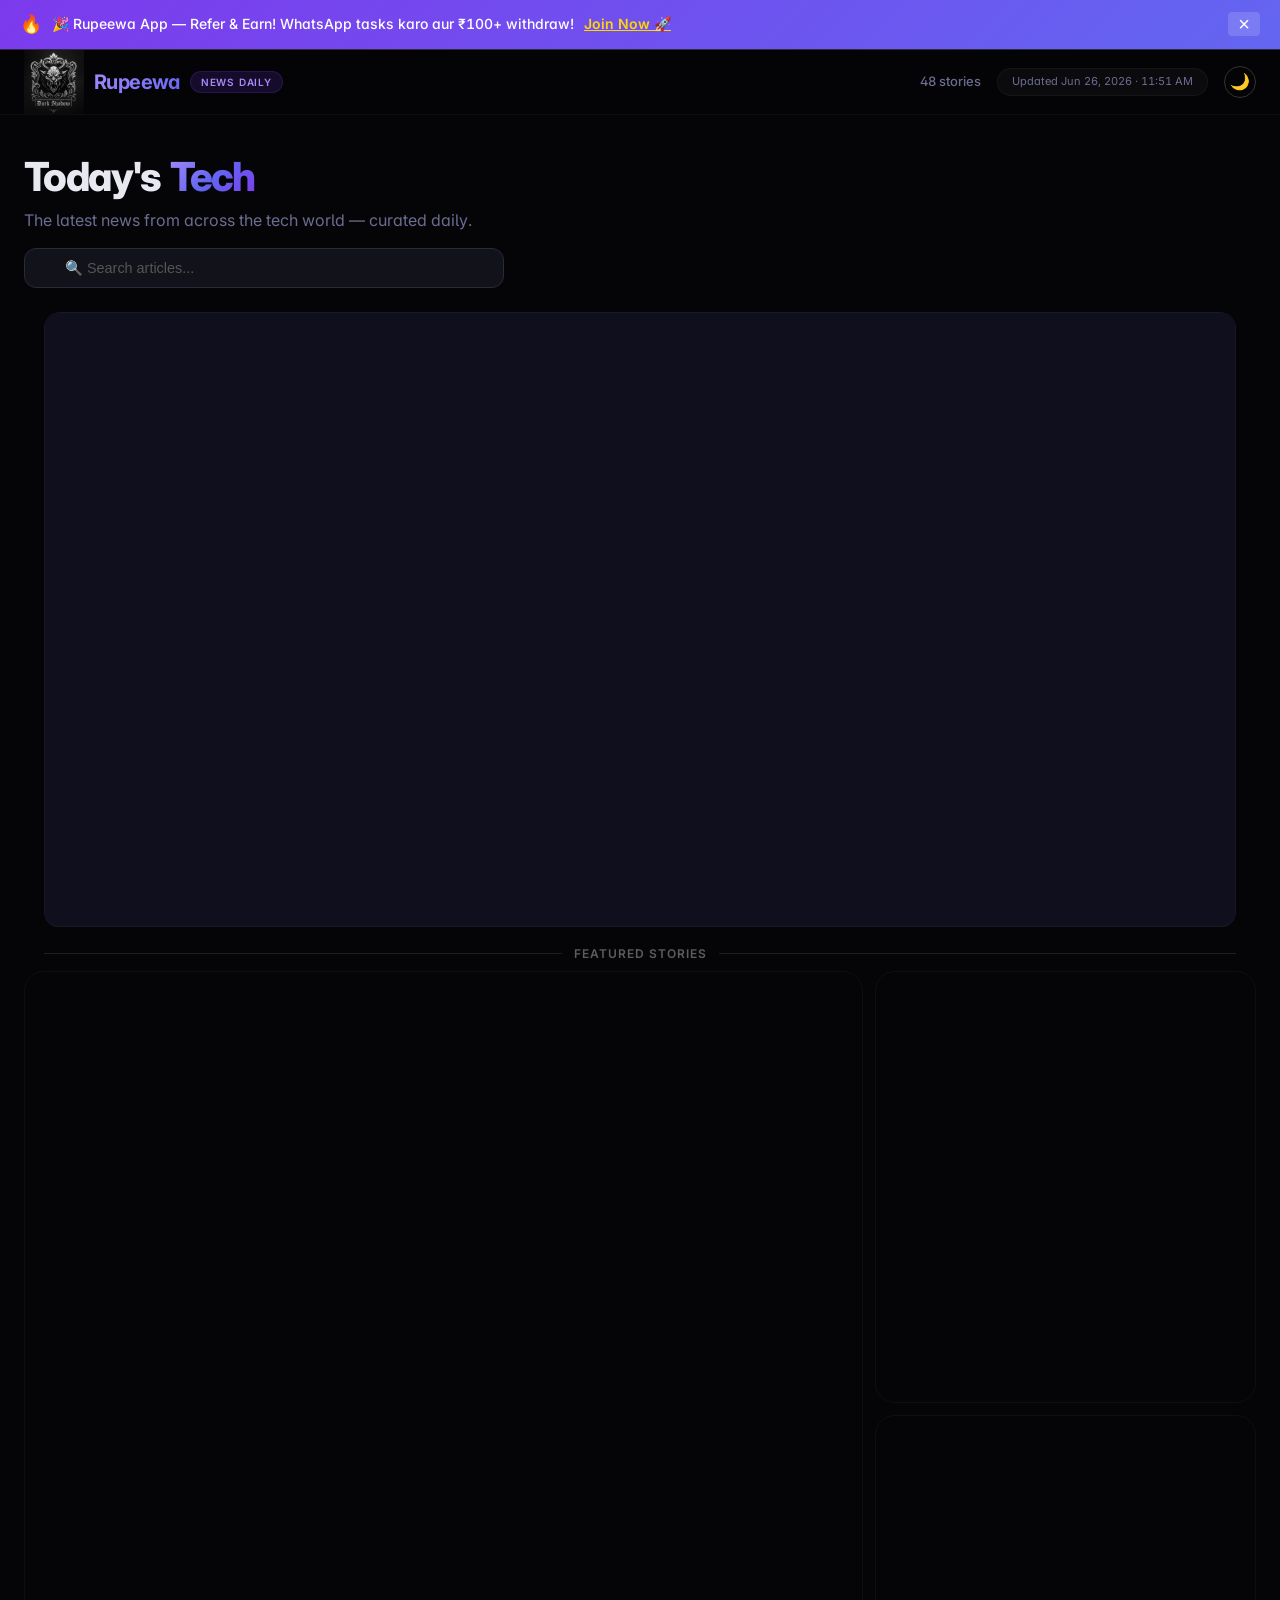
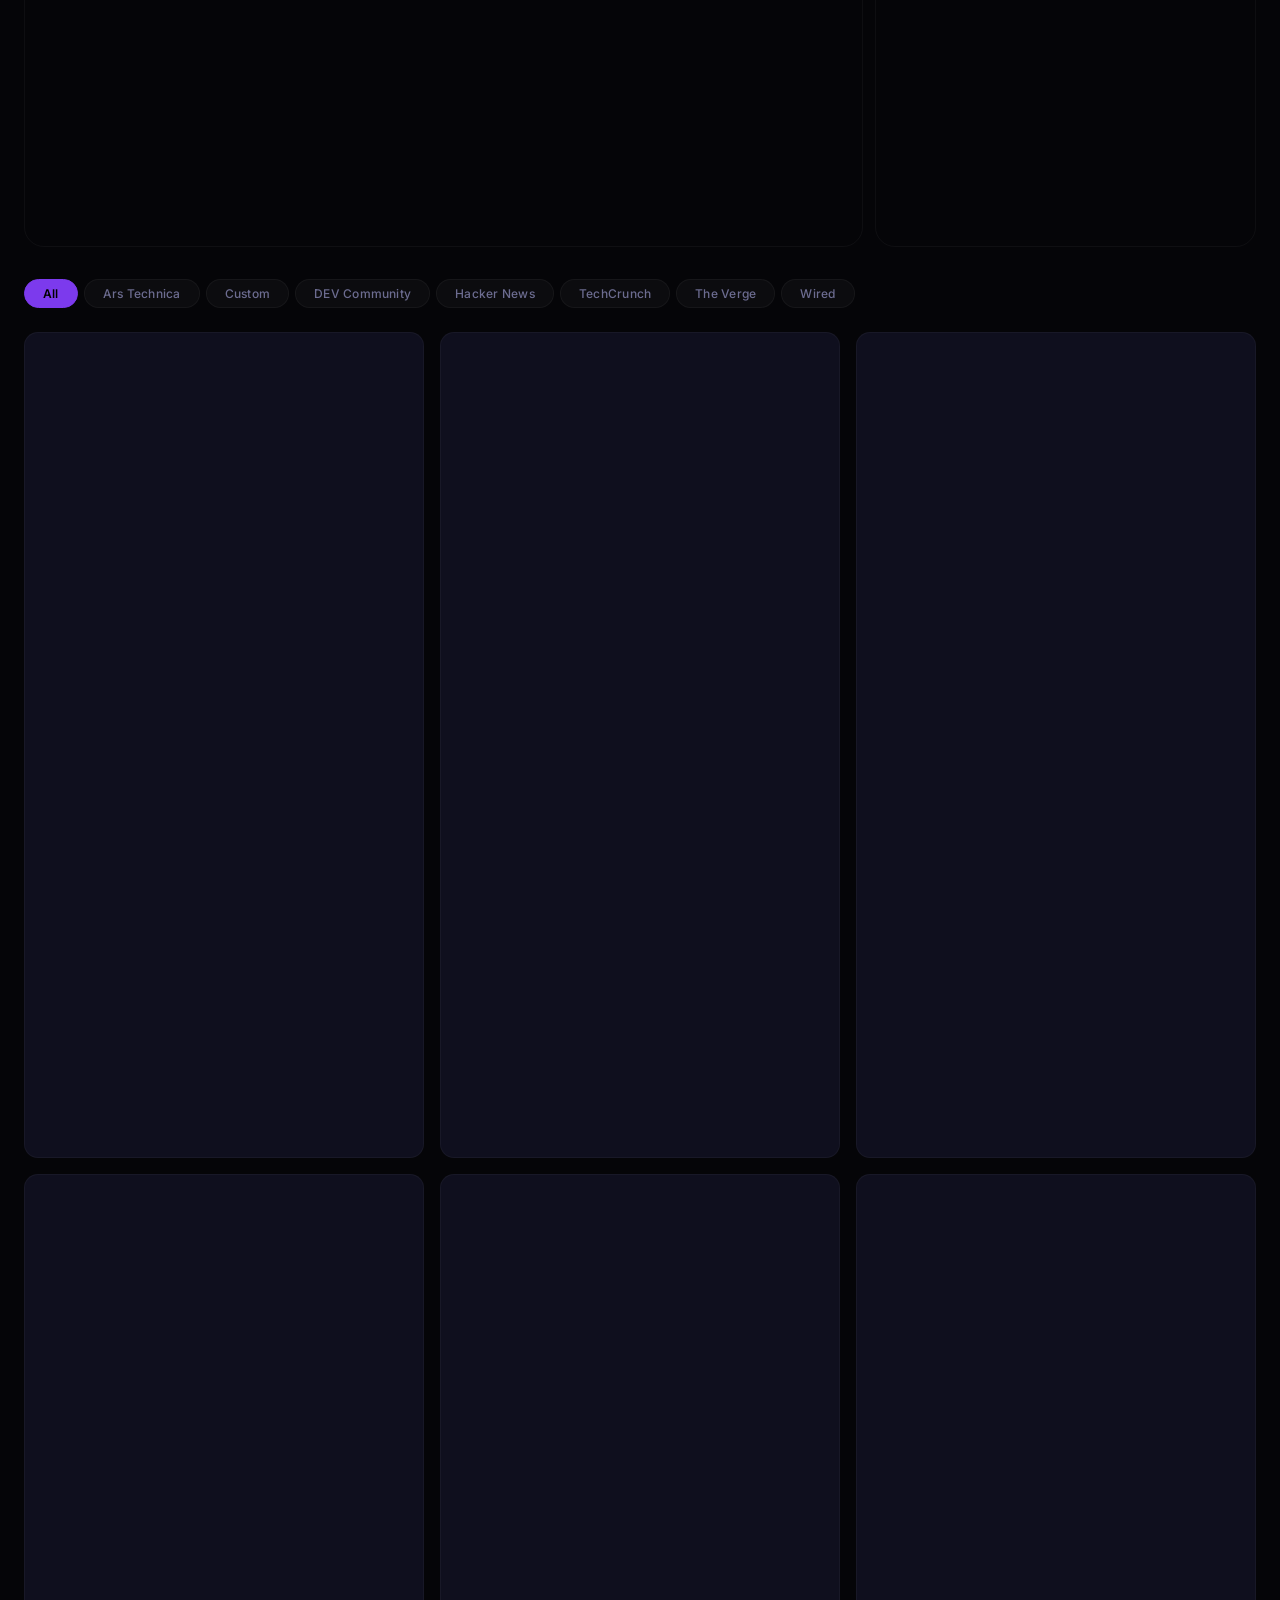
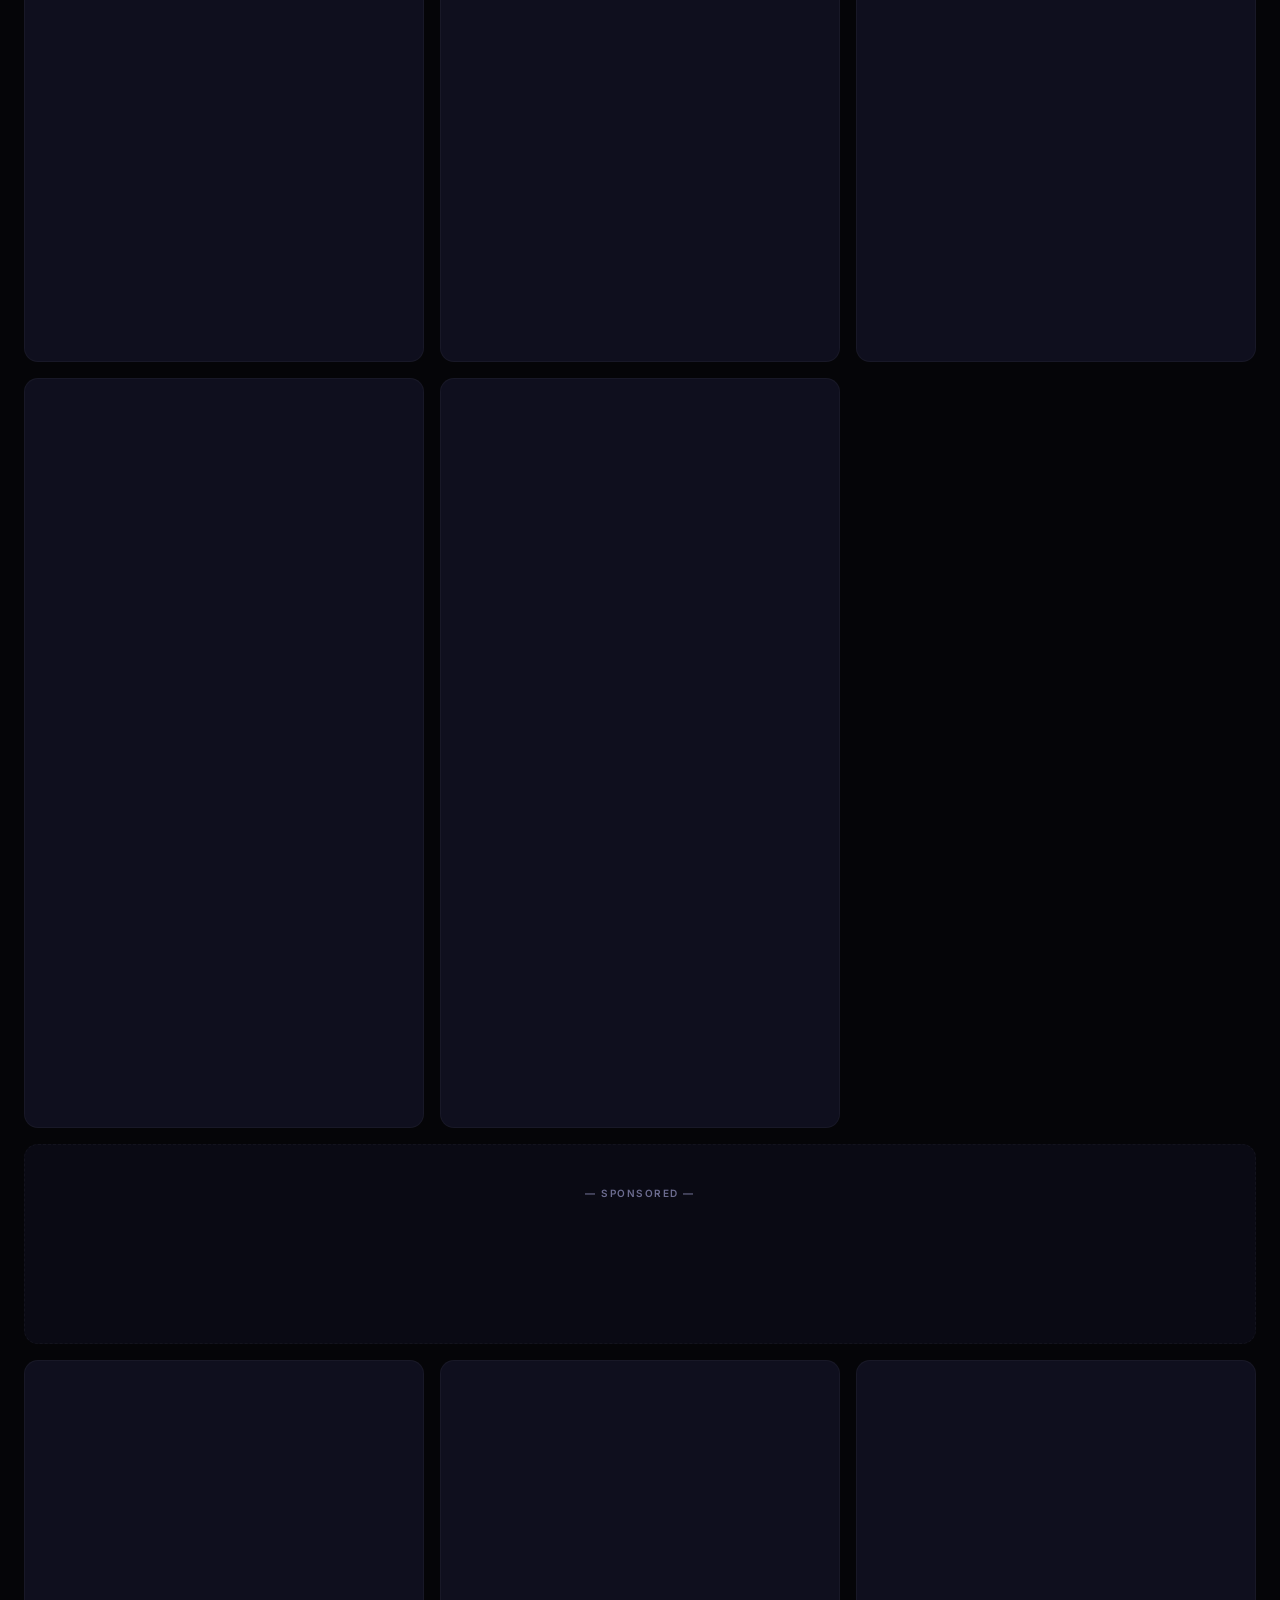
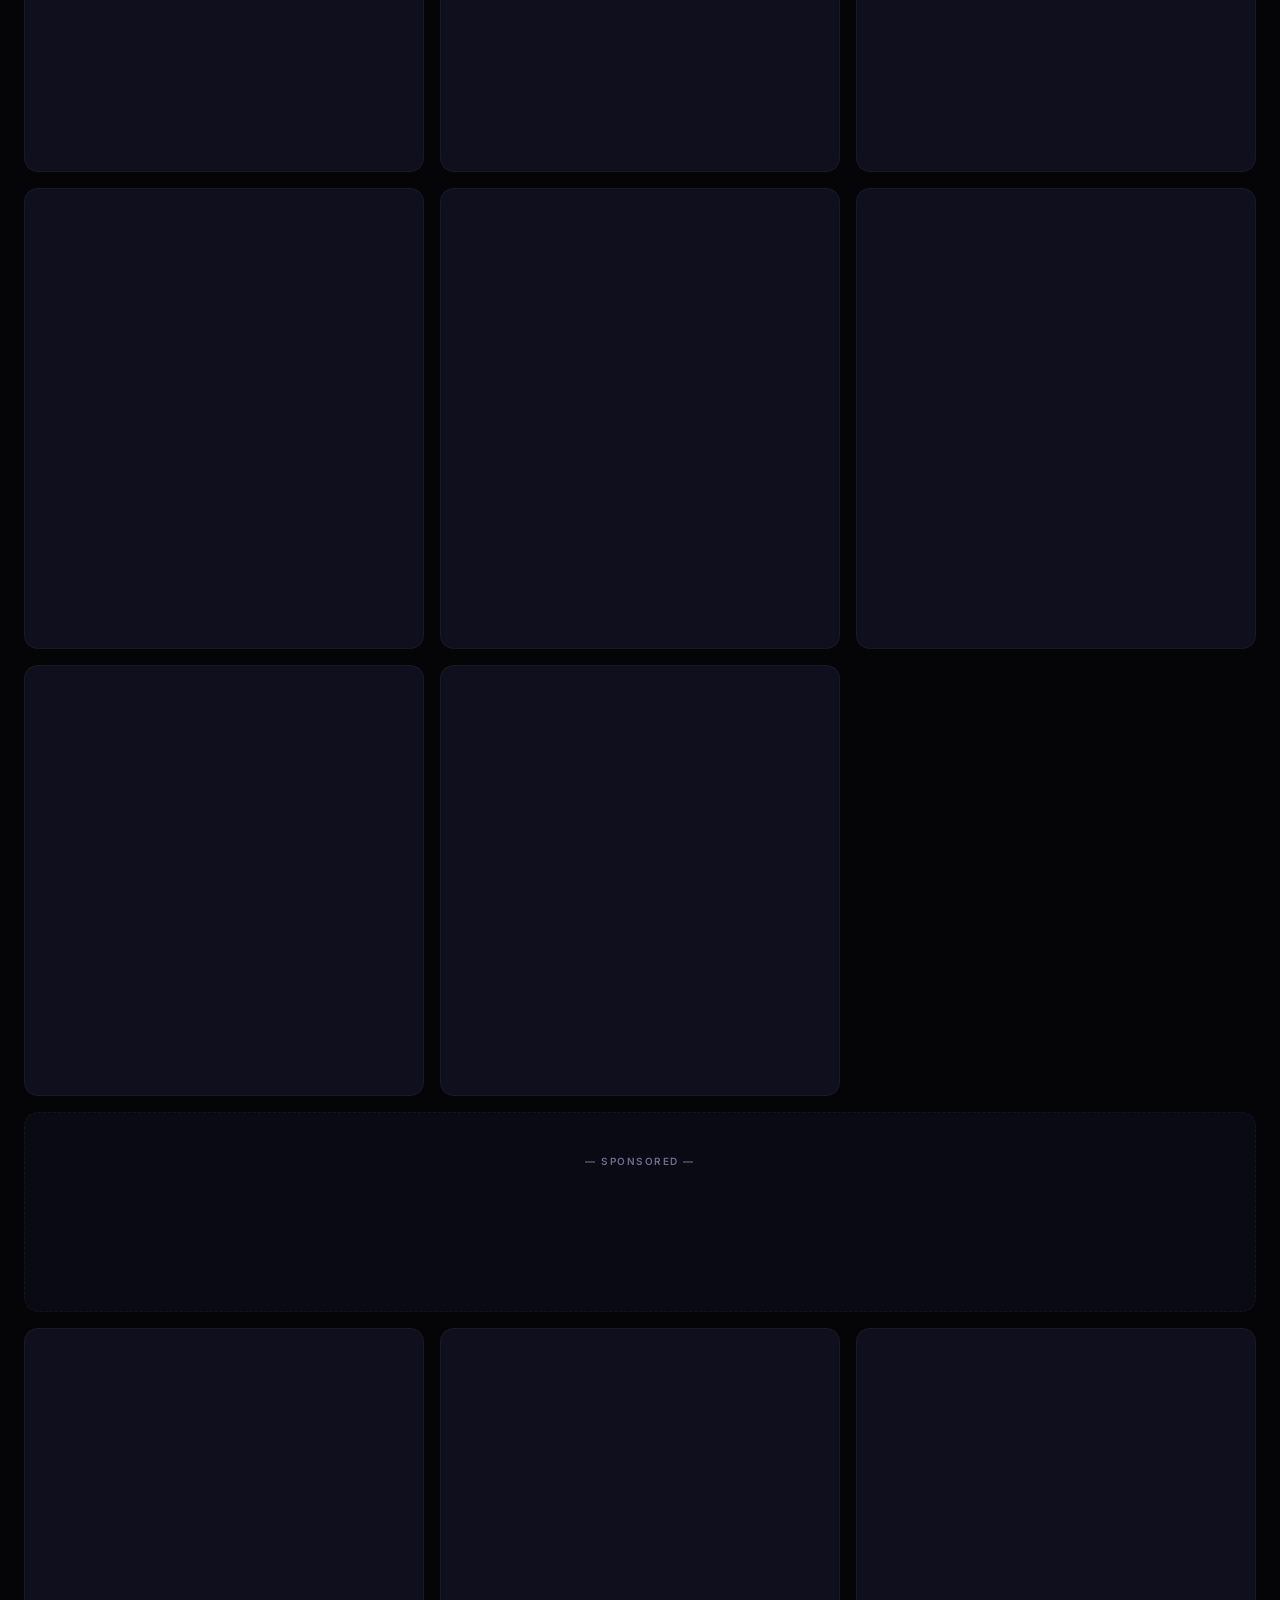
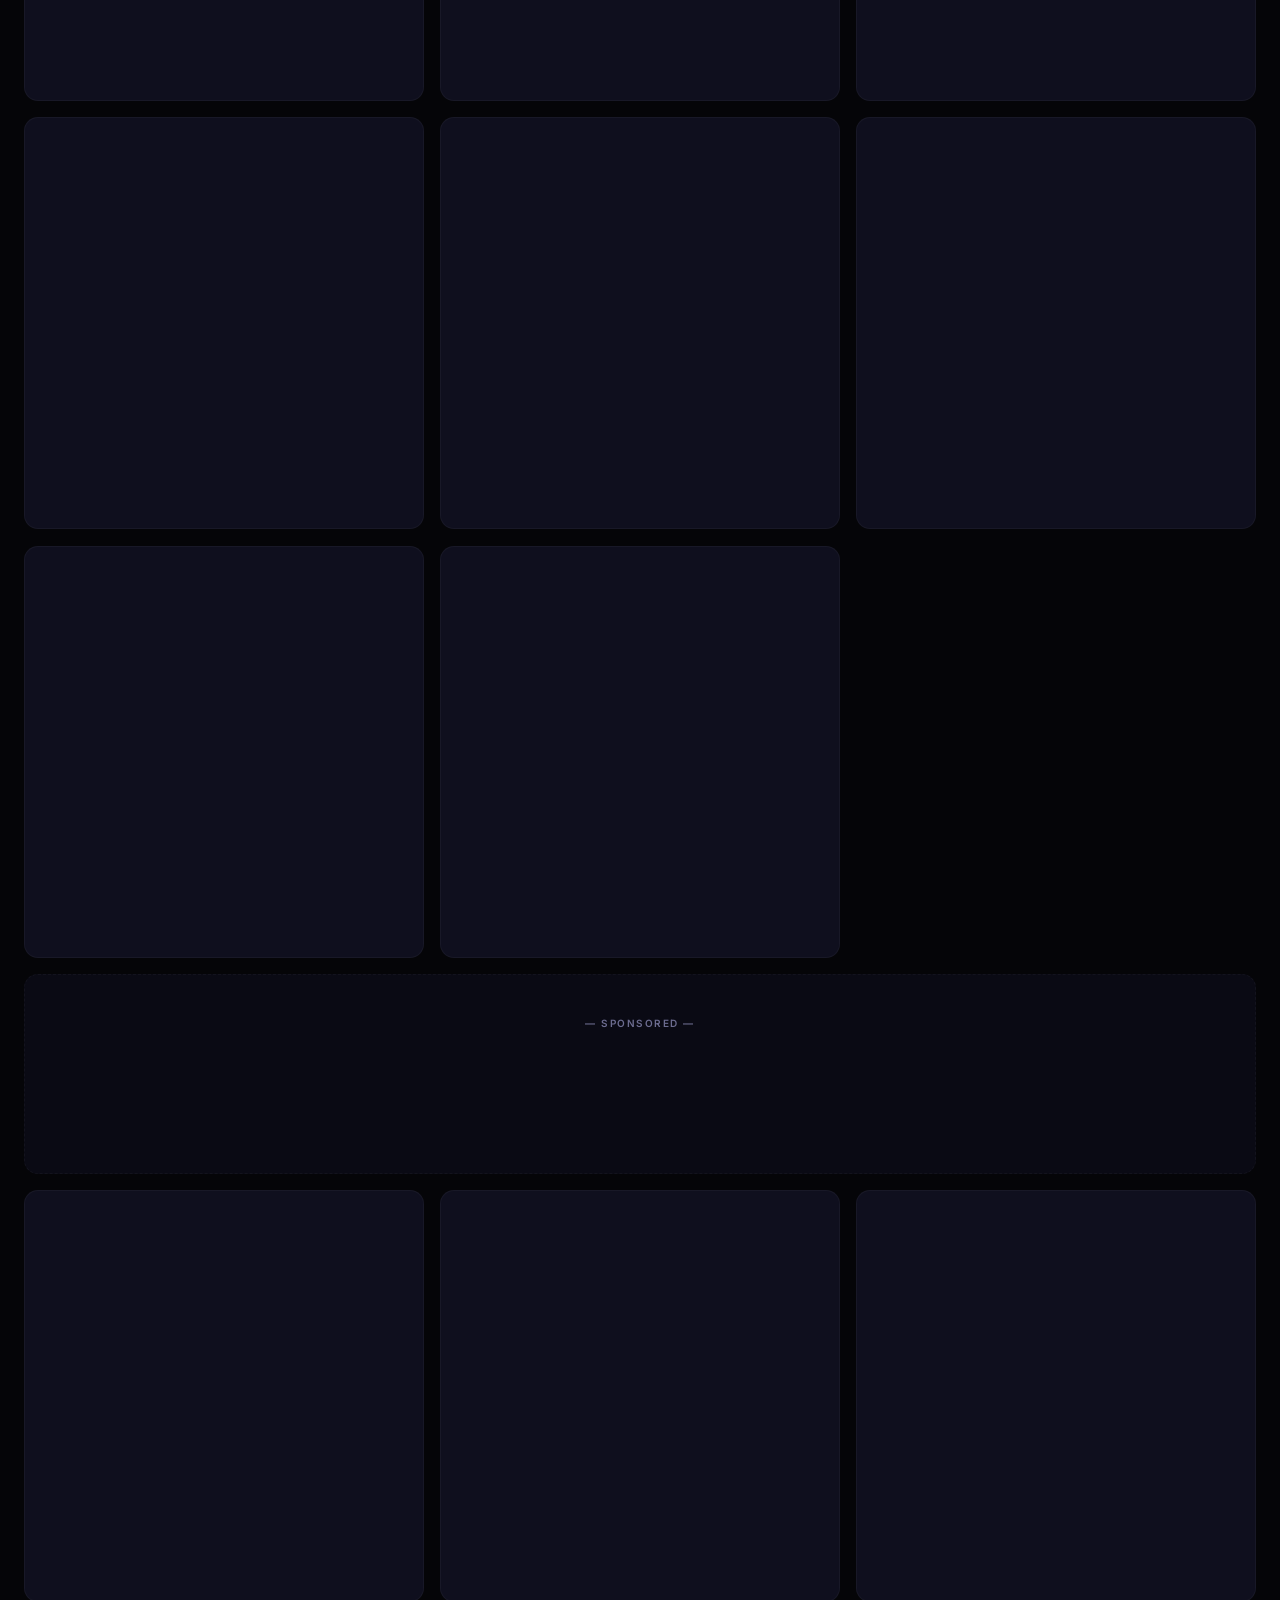
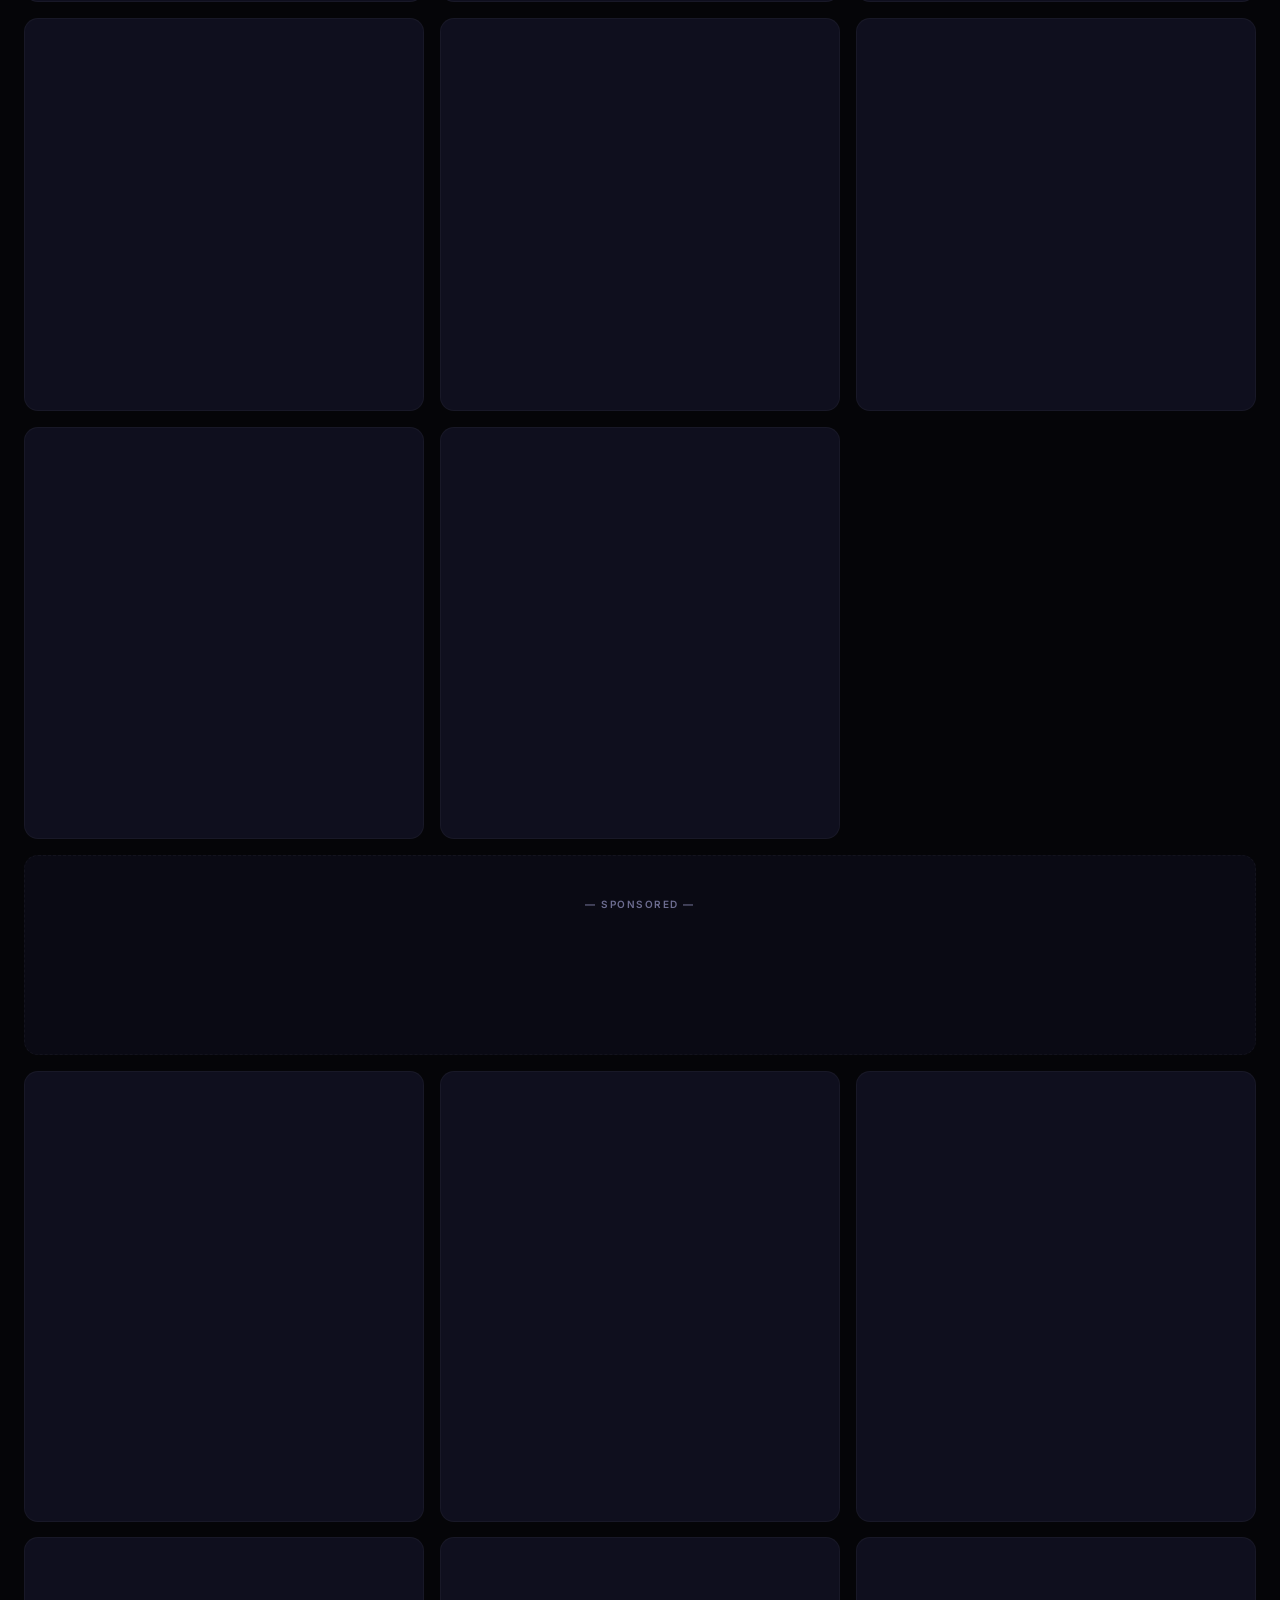
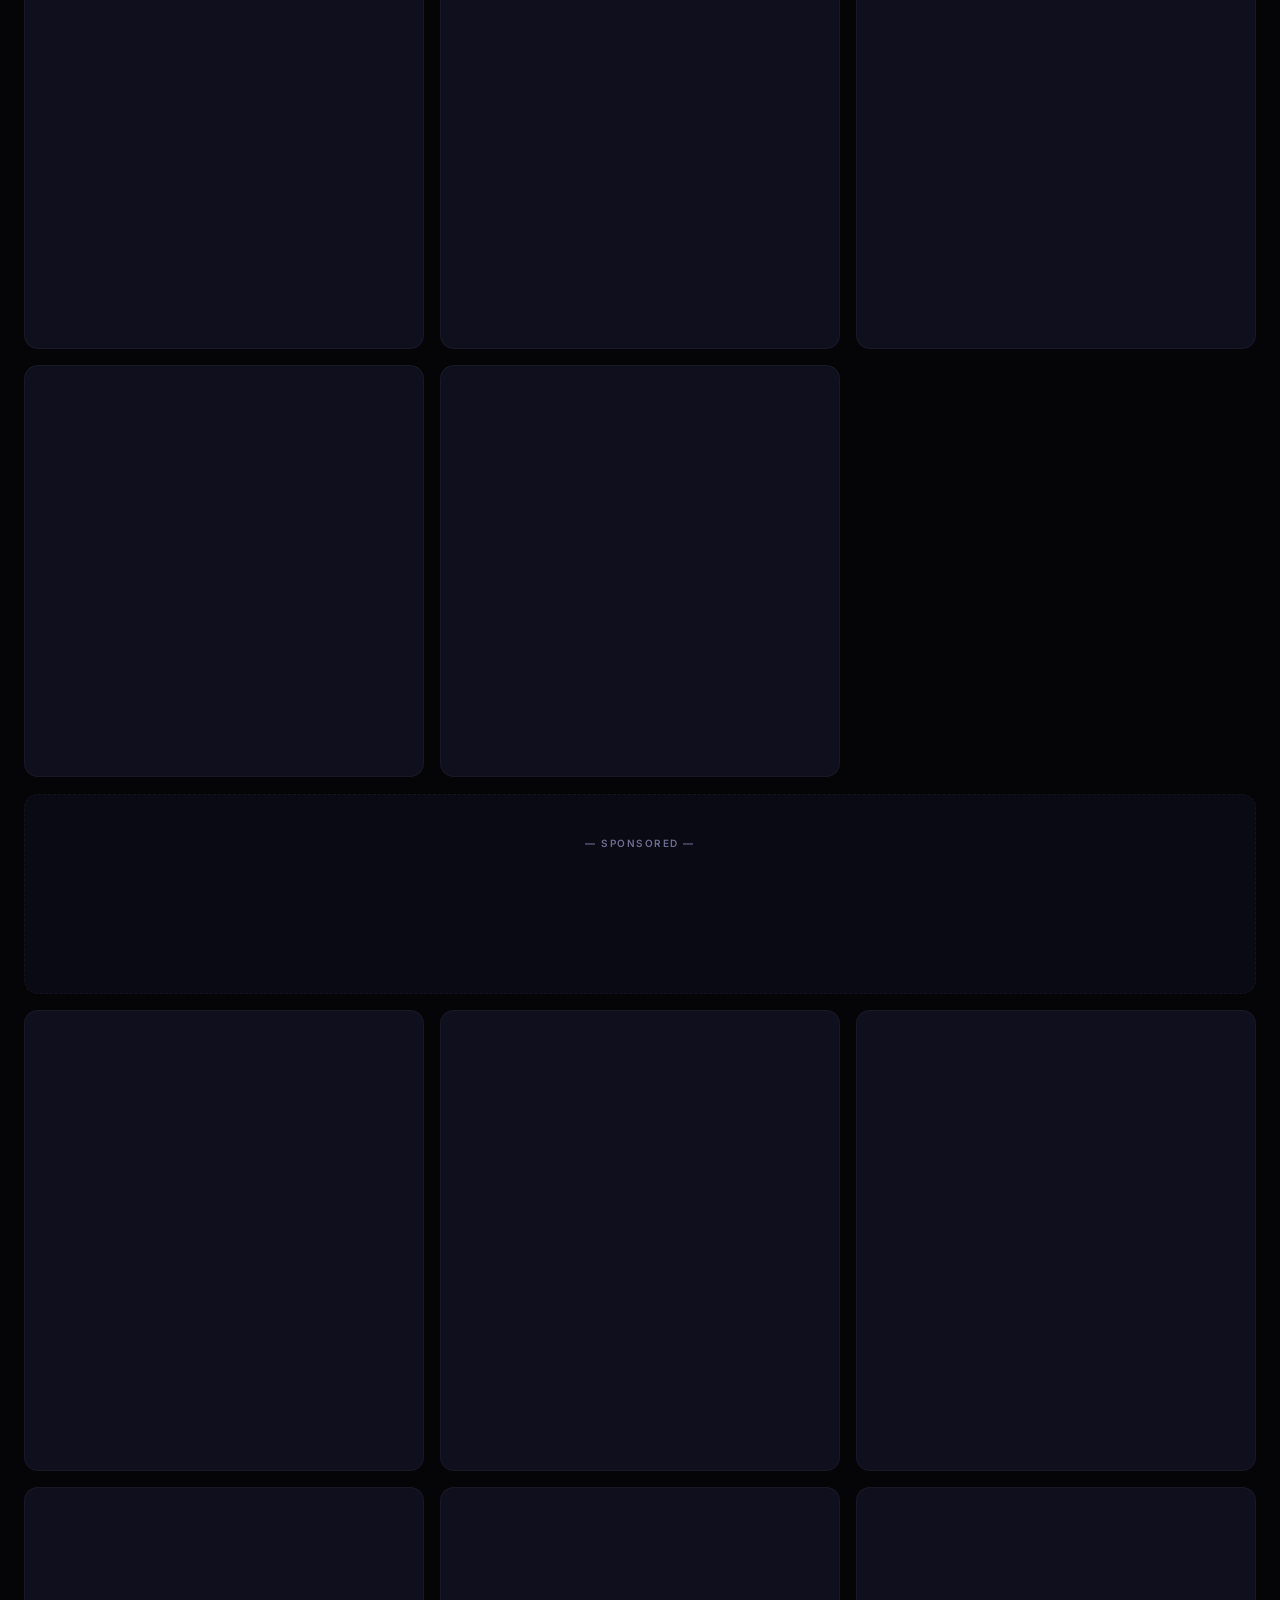
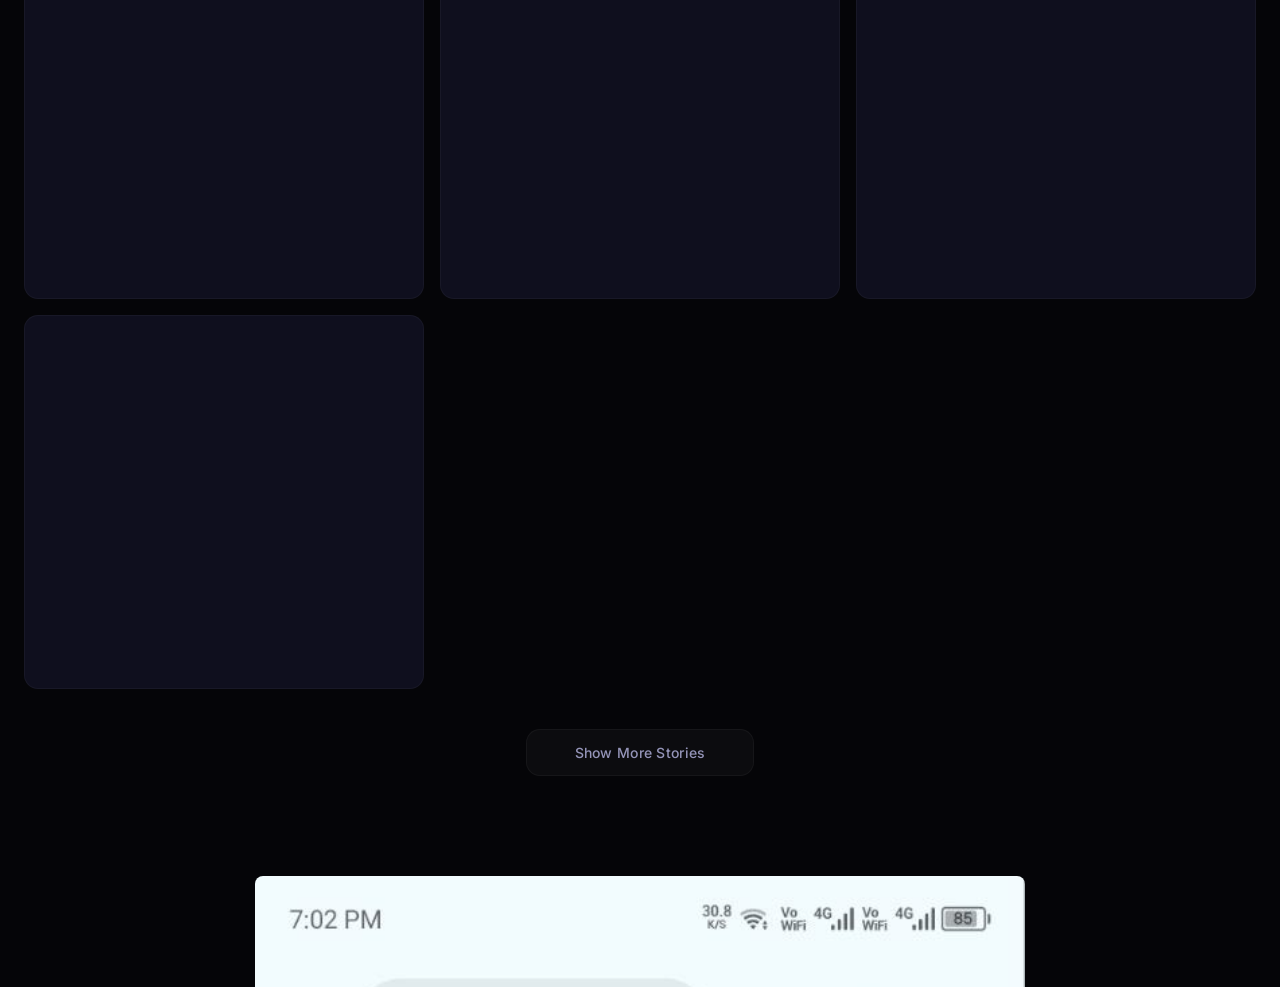
==== commit 5ad697fa: "add: omg10 ad links on images" ====
--- a/index.html
+++ b/index.html
@@ -8,8 +8,8 @@
     <meta name="keywords" content="tech news, AI, artificial intelligence, startups, gadgets, cybersecurity, Hacker News, TechCrunch, Ars Technica, Wired, The Verge, daily tech digest">
     <meta name="author" content="Rupeewa News Daily">
     <meta name="google-site-verification" content="4lKhG4kpuIxY8trSyF3P4g685OgZlY1l09pk29As63k">
-    <meta property="article:published_time" content="2026-06-26T11:50:55.566488+00:00">
-    <meta property="article:modified_time" content="2026-06-26T11:50:55.566488+00:00">
+    <meta property="article:published_time" content="2026-06-26T11:51:25.406452+00:00">
+    <meta property="article:modified_time" content="2026-06-26T11:51:25.406452+00:00">
     <meta name="date" content="2026-06-26">
     <link rel="canonical" href="https://rupeewa.vercel.app/">
     <!-- Cache Control -->
@@ -105,7 +105,7 @@
     </button>
     <div class="nav-right">
       <span class="nav-stats">48 stories</span>
-      <span class="nav-update">Updated Jun 26, 2026 · 11:50 AM</span>
+      <span class="nav-update">Updated Jun 26, 2026 · 11:51 AM</span>
       <button class="theme-toggle" onclick="toggleTheme()" aria-label="Toggle theme">🌙</button>
     </div>
   </nav>
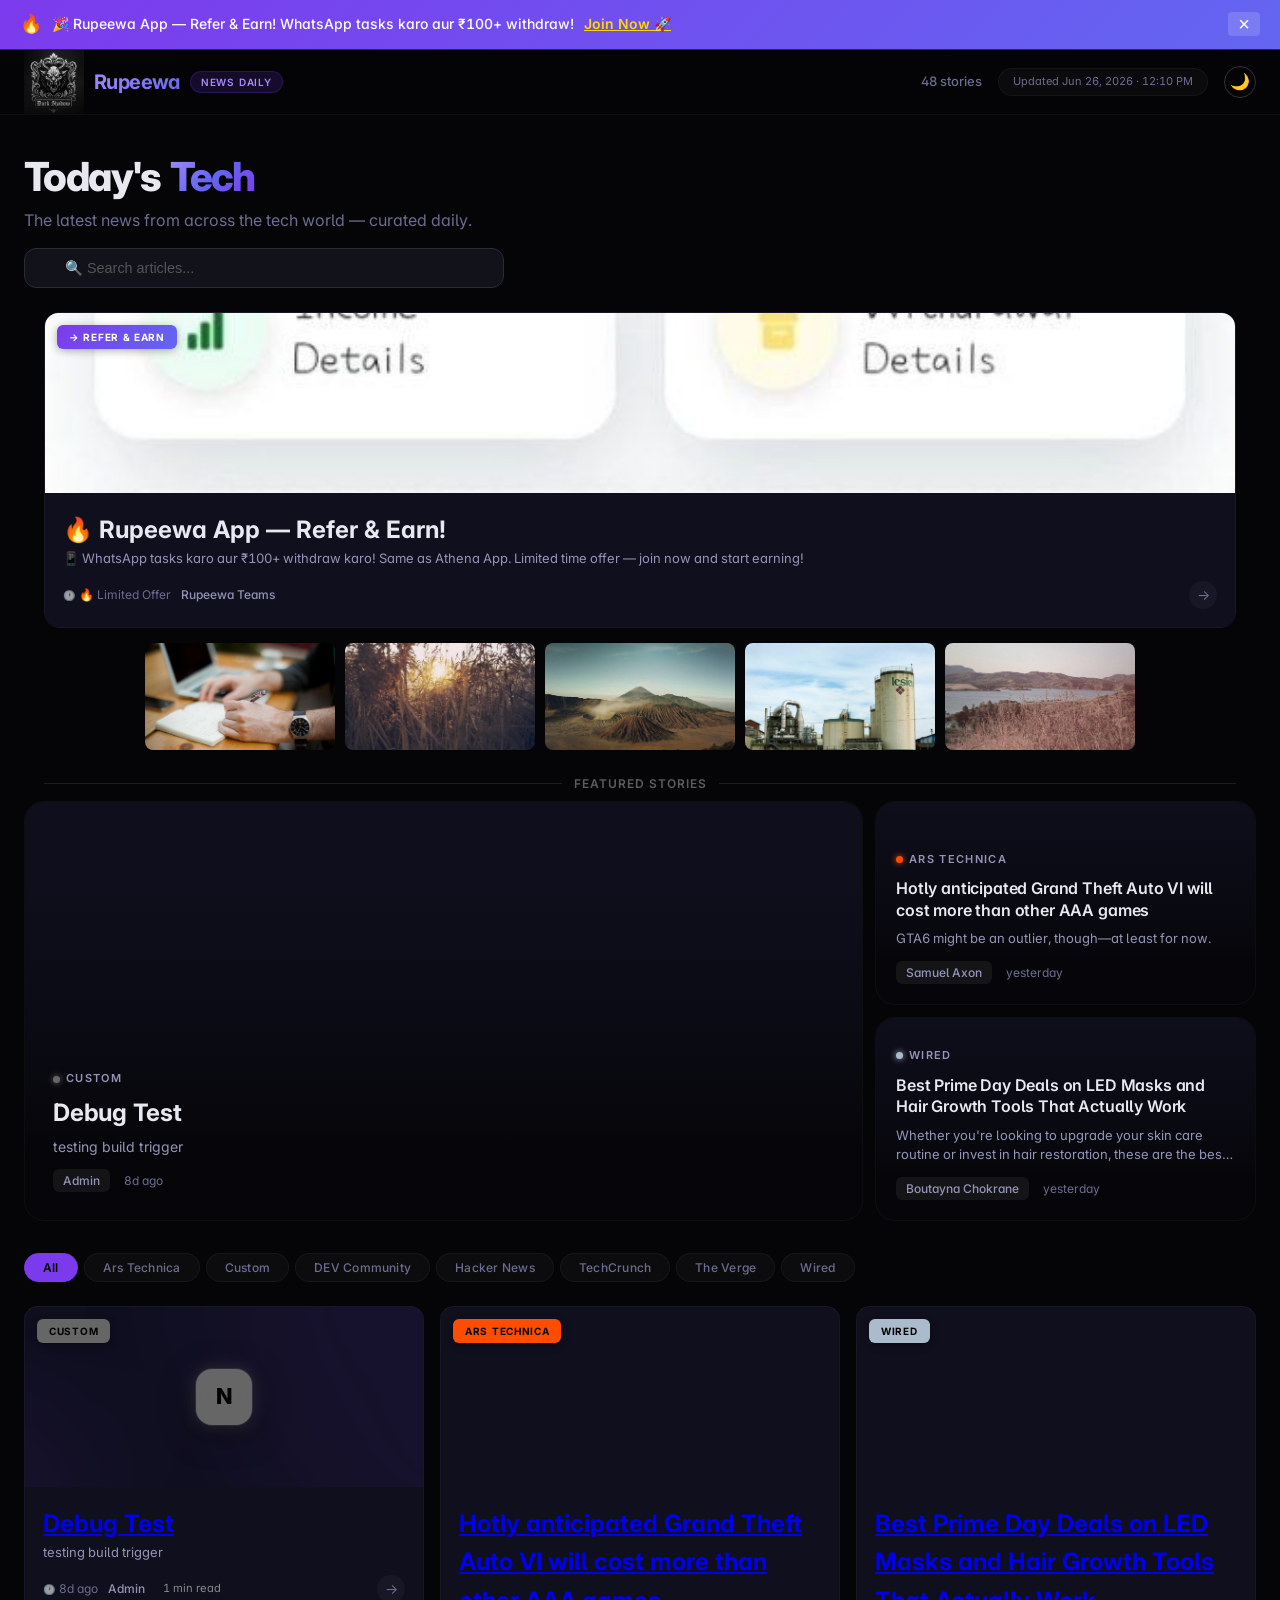
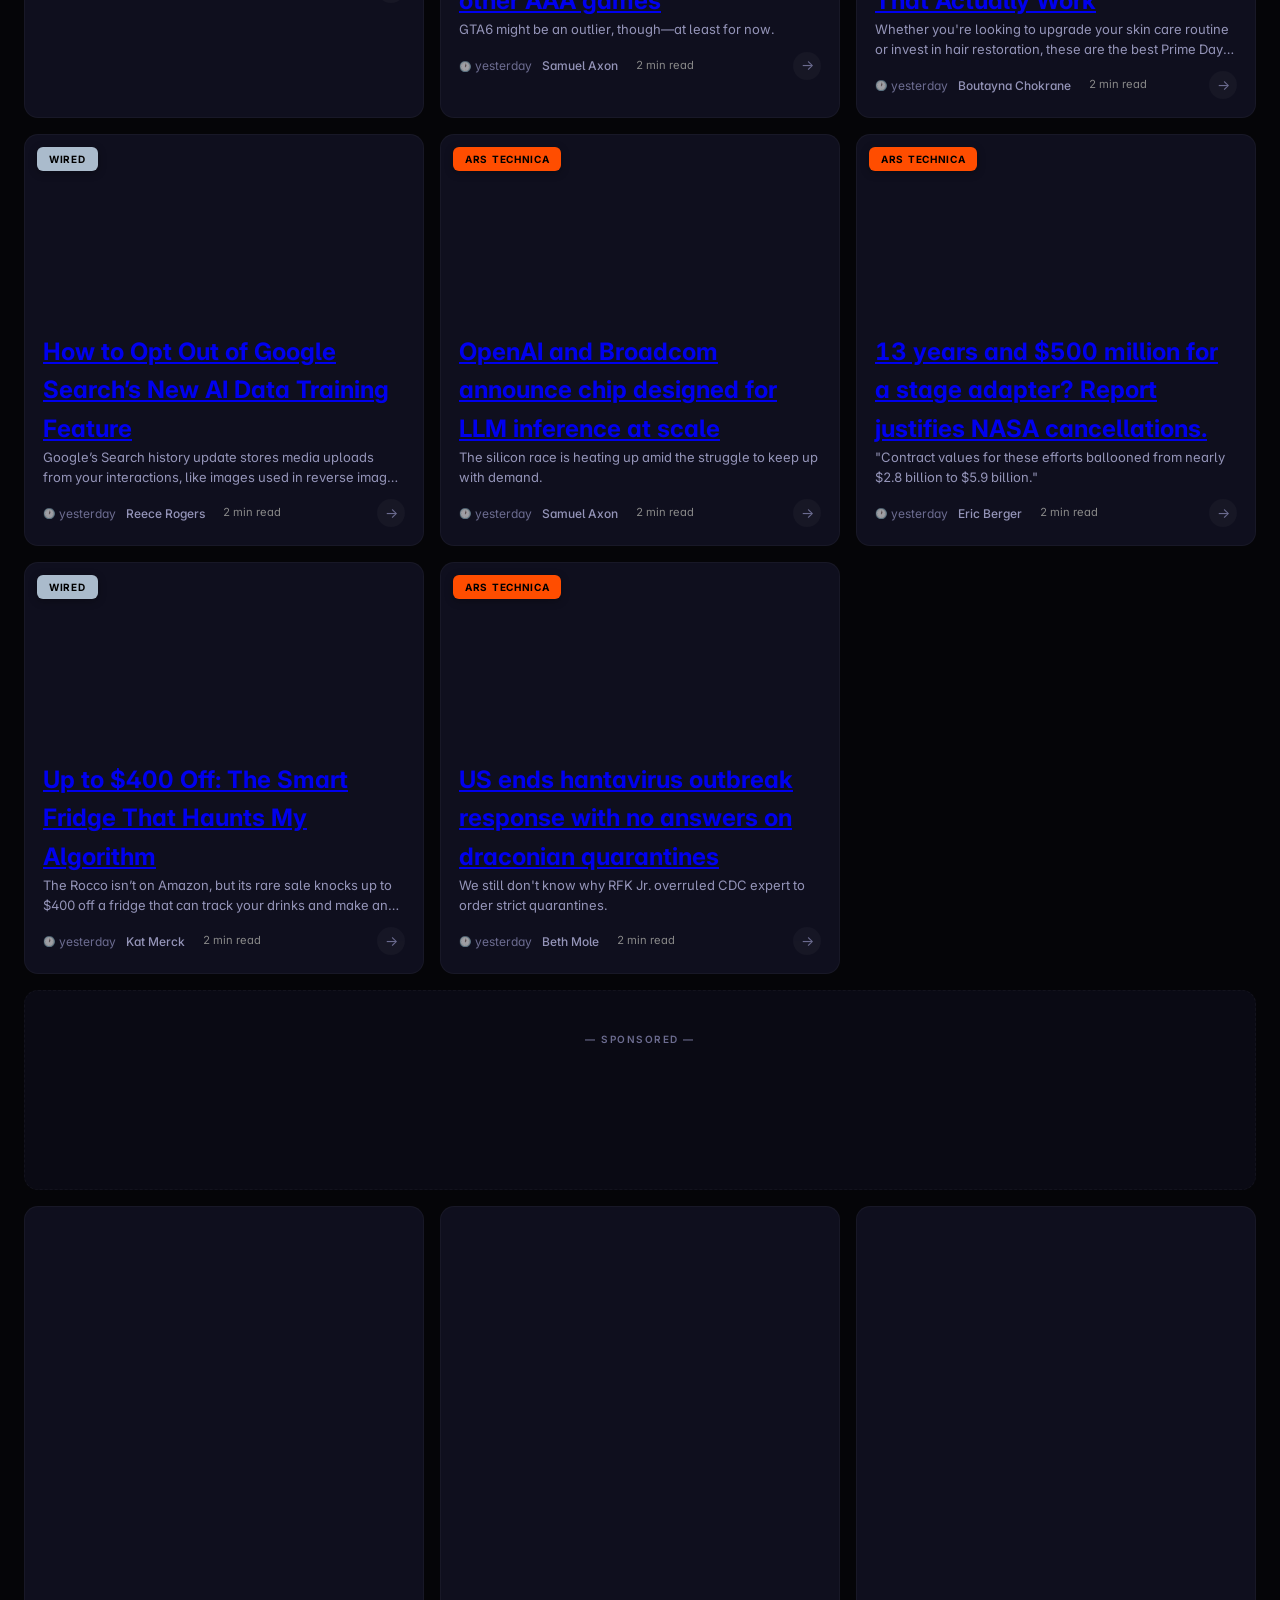
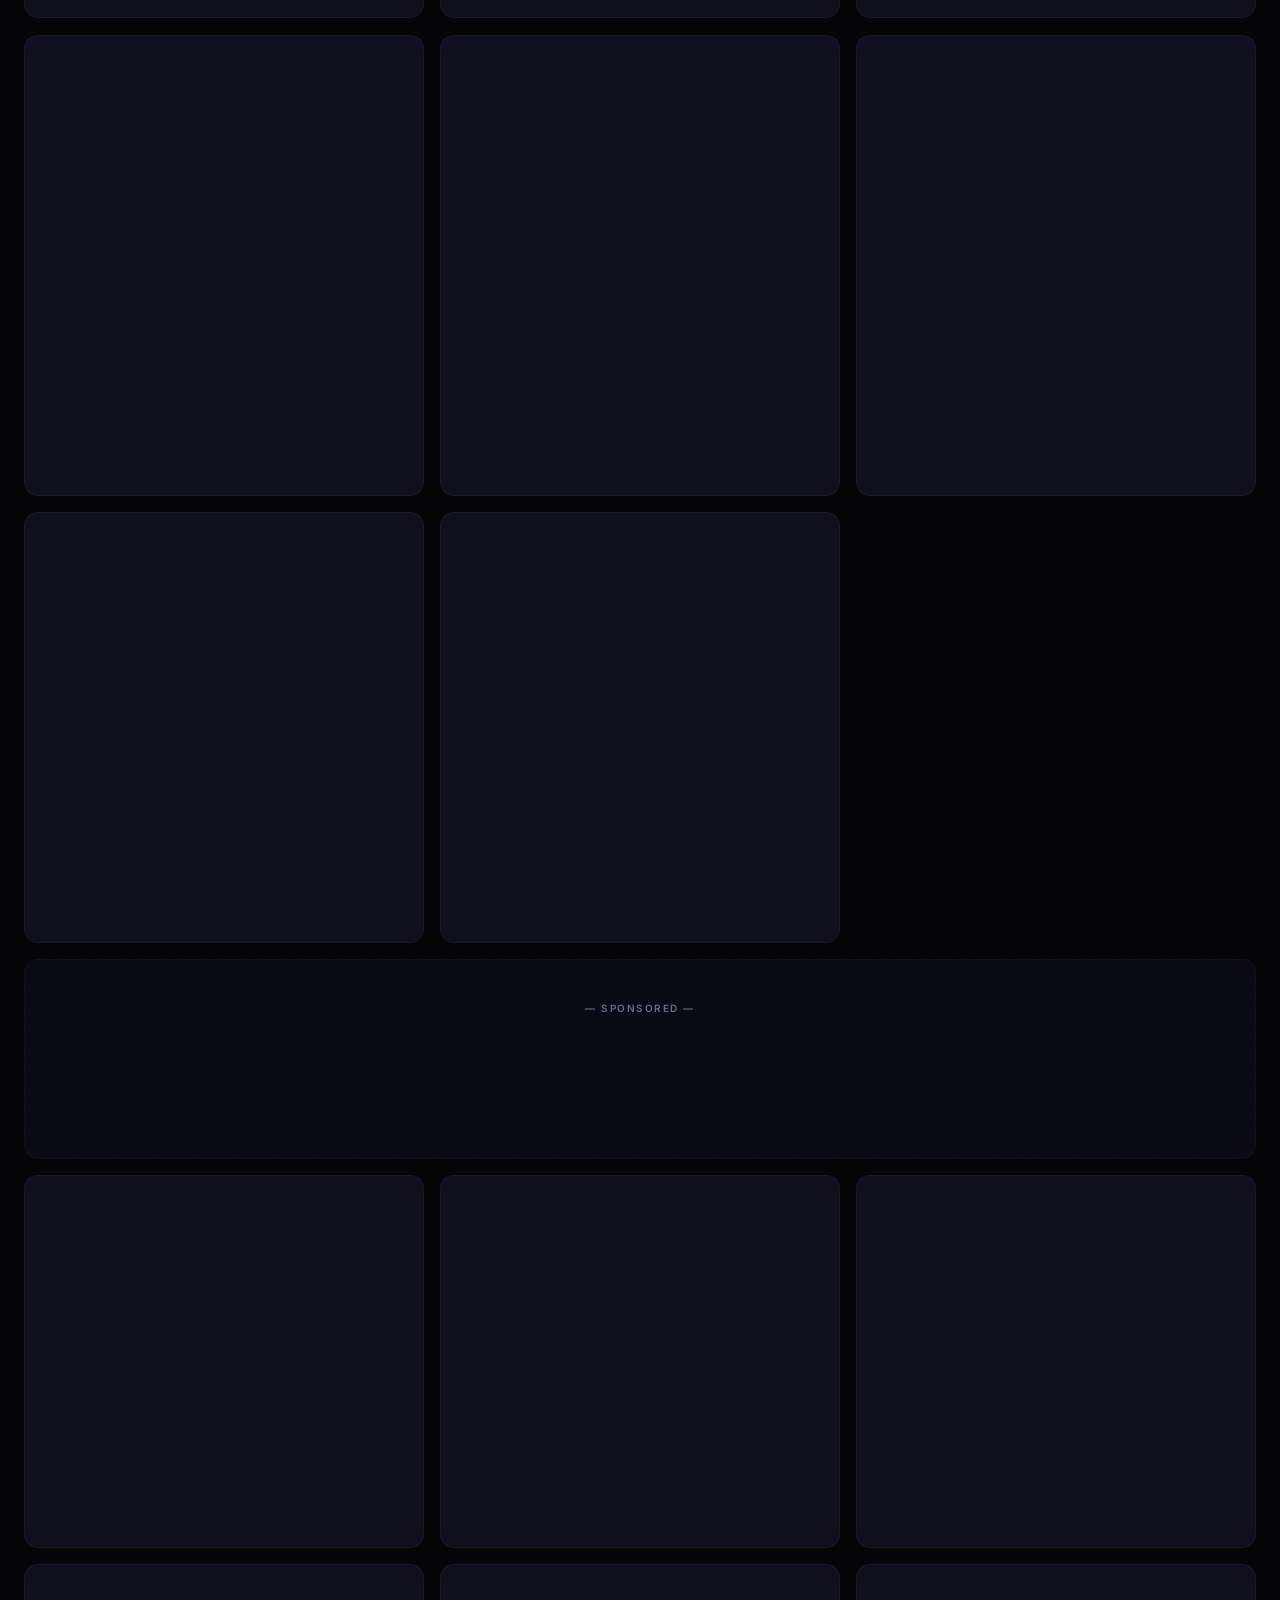
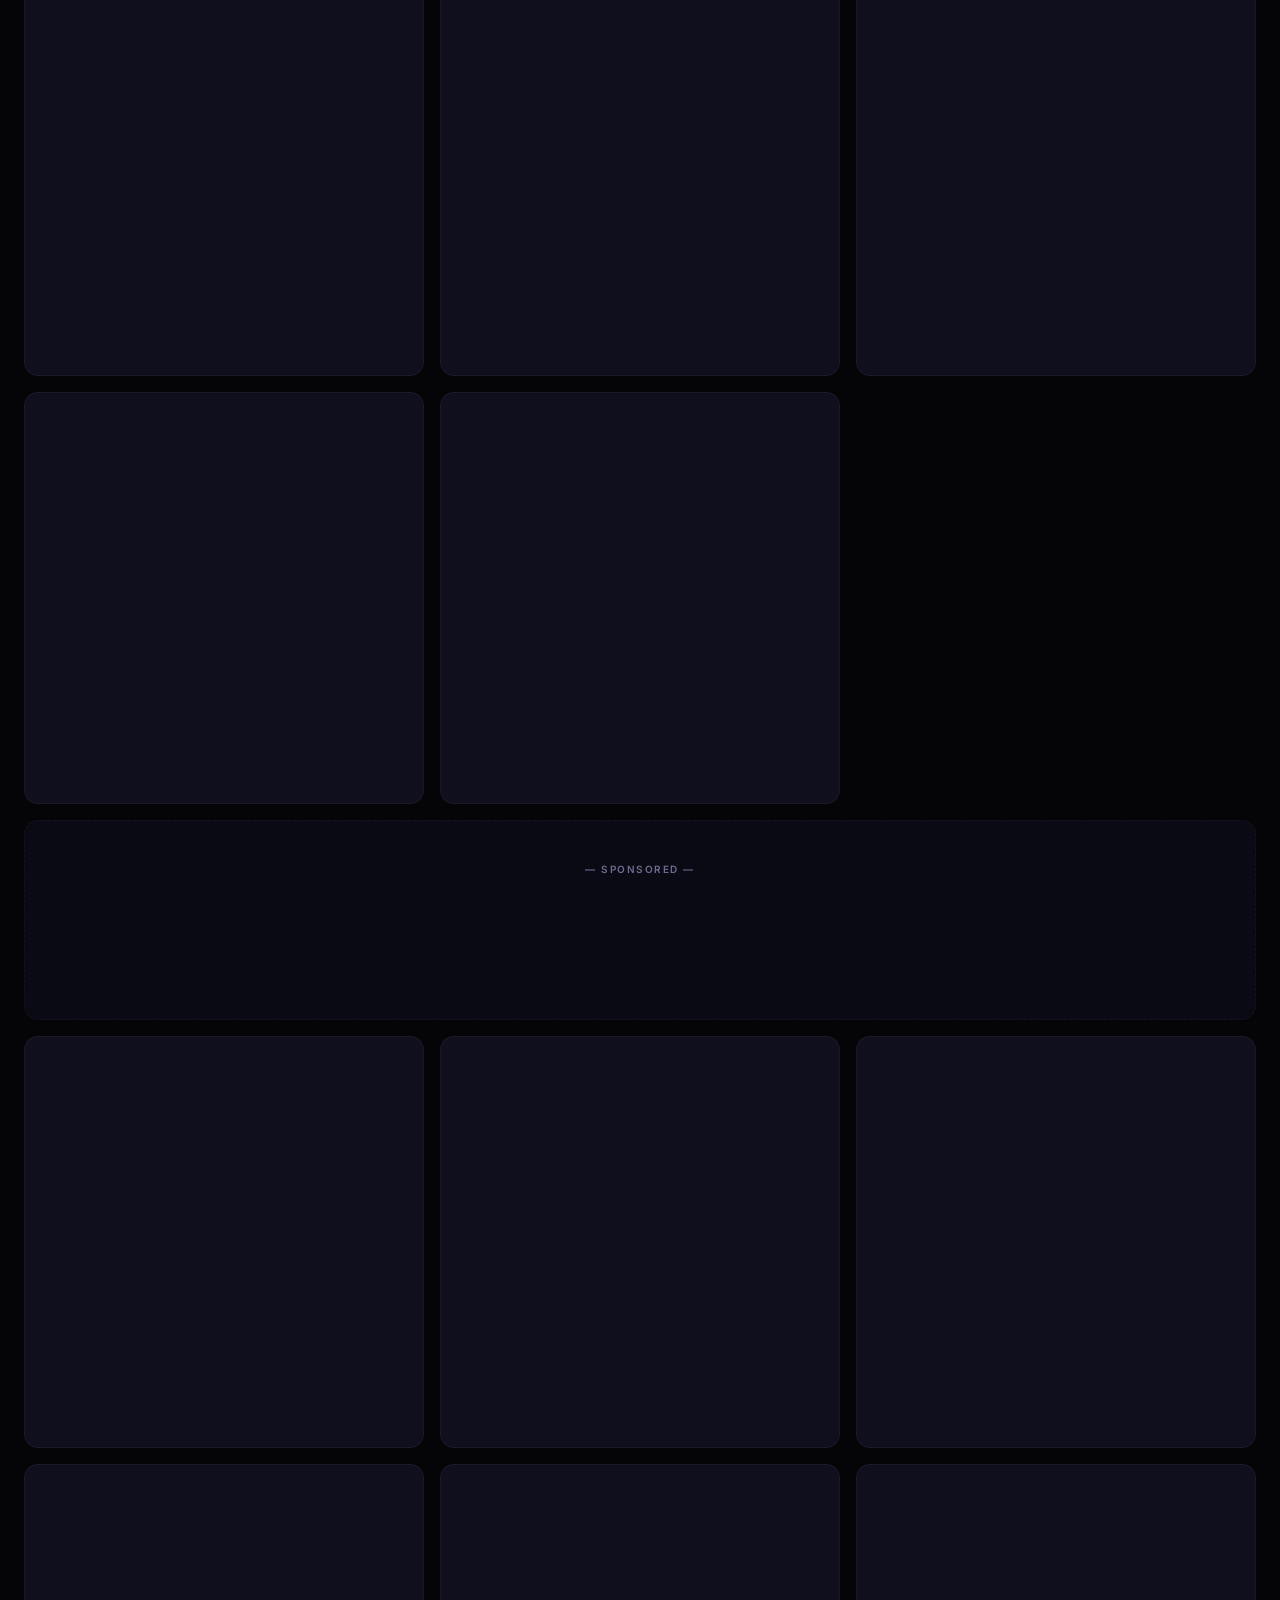
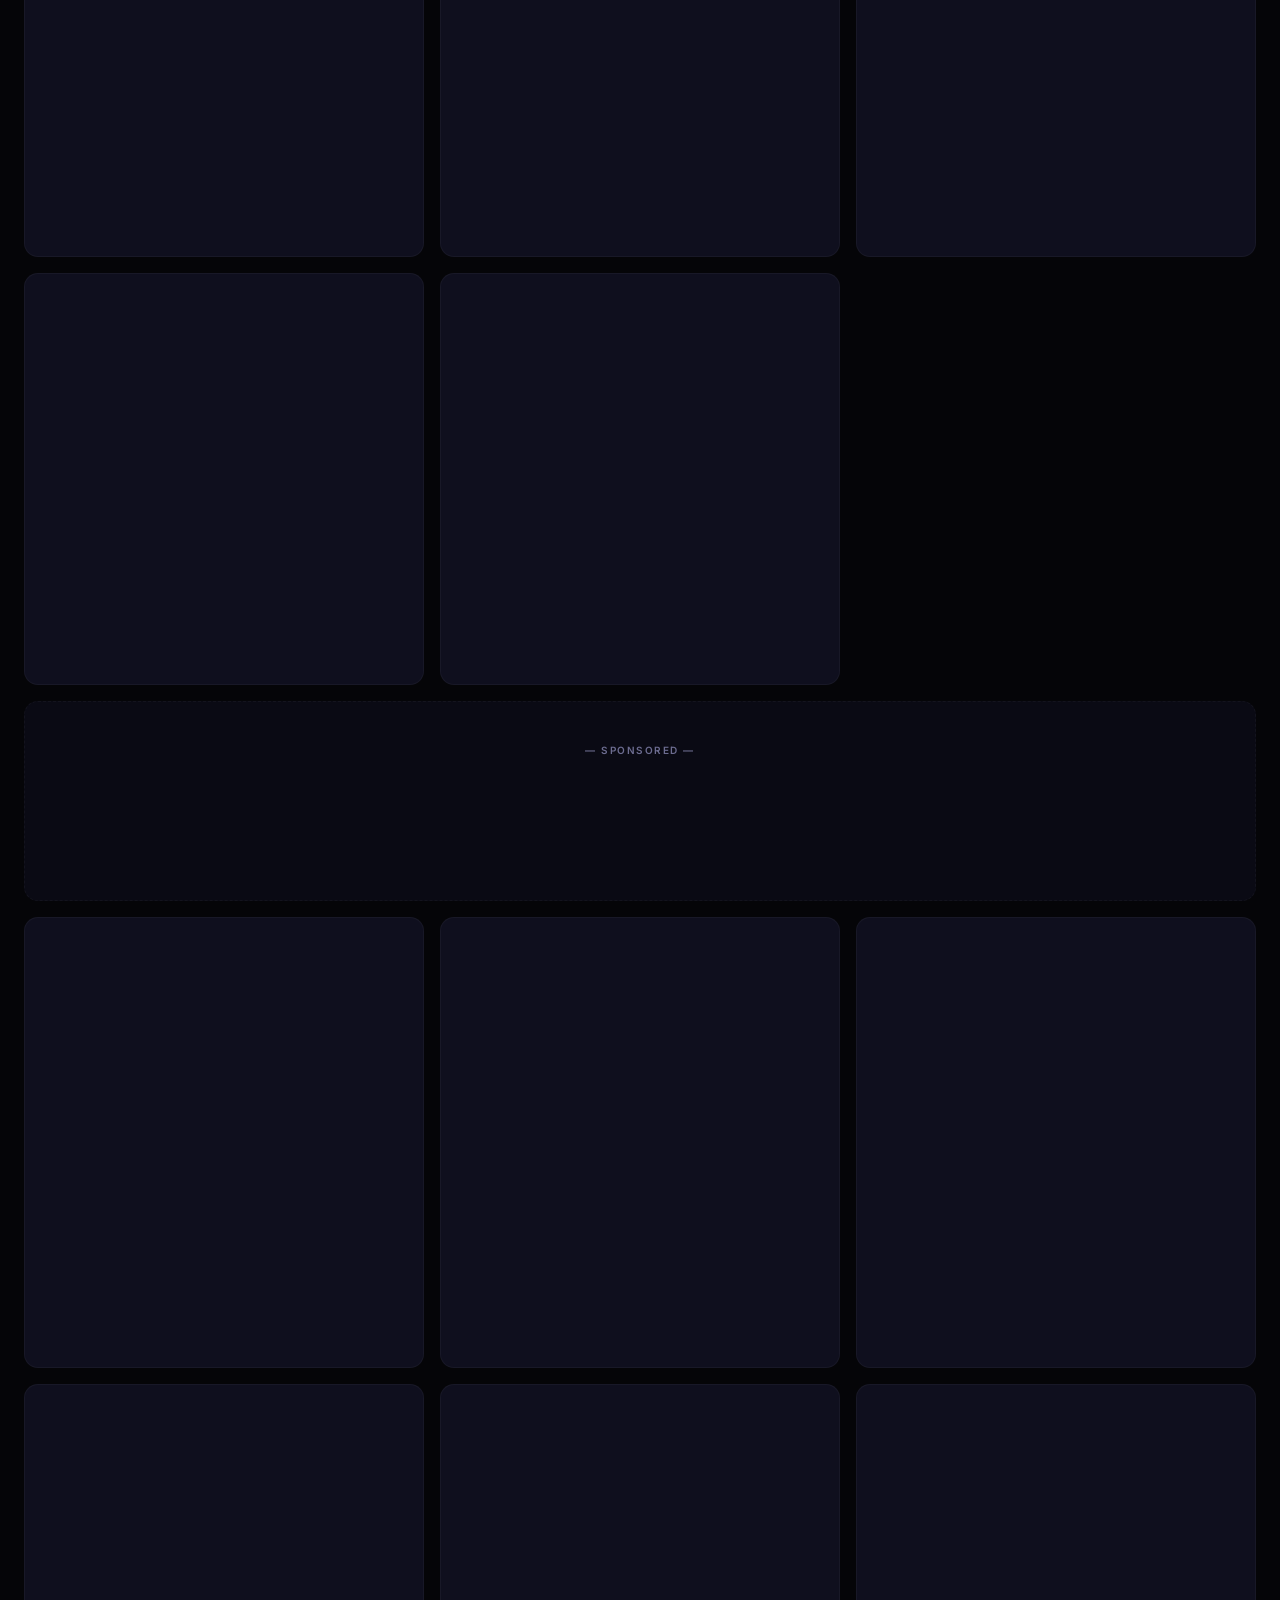
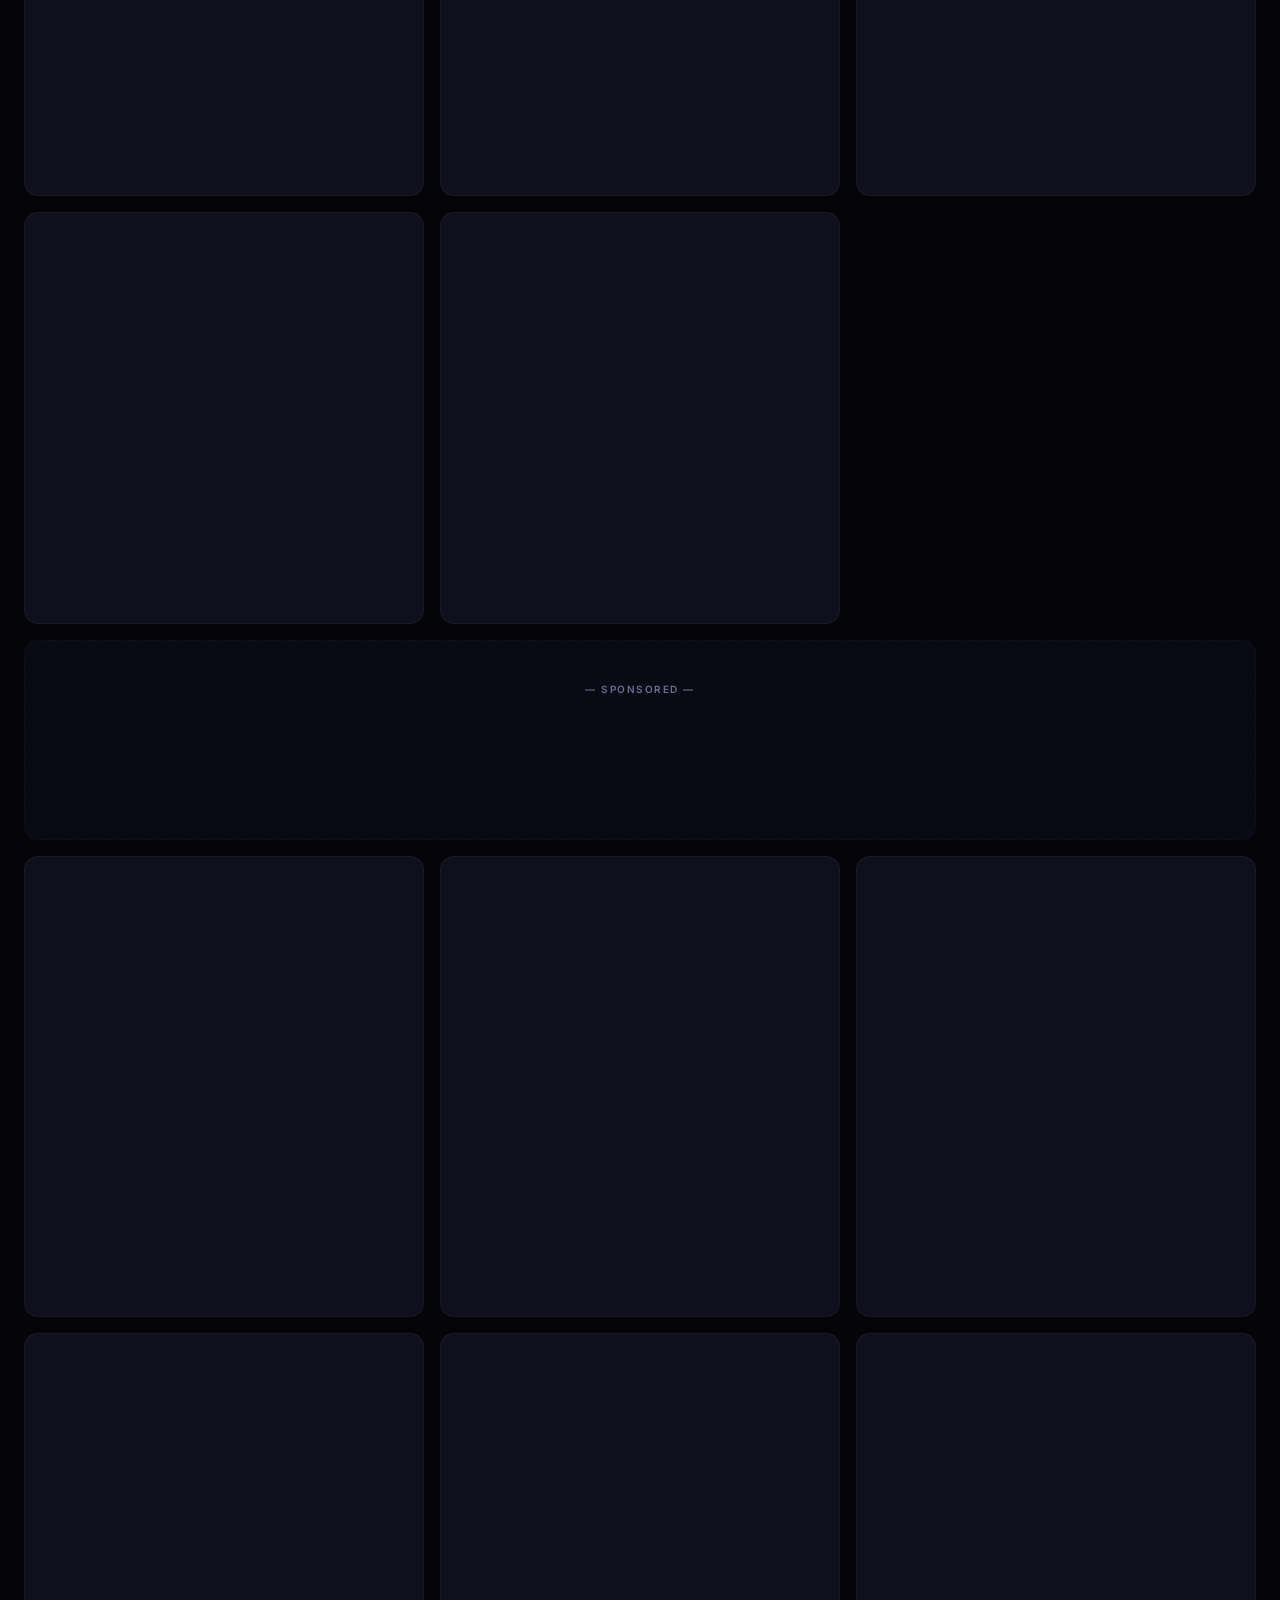
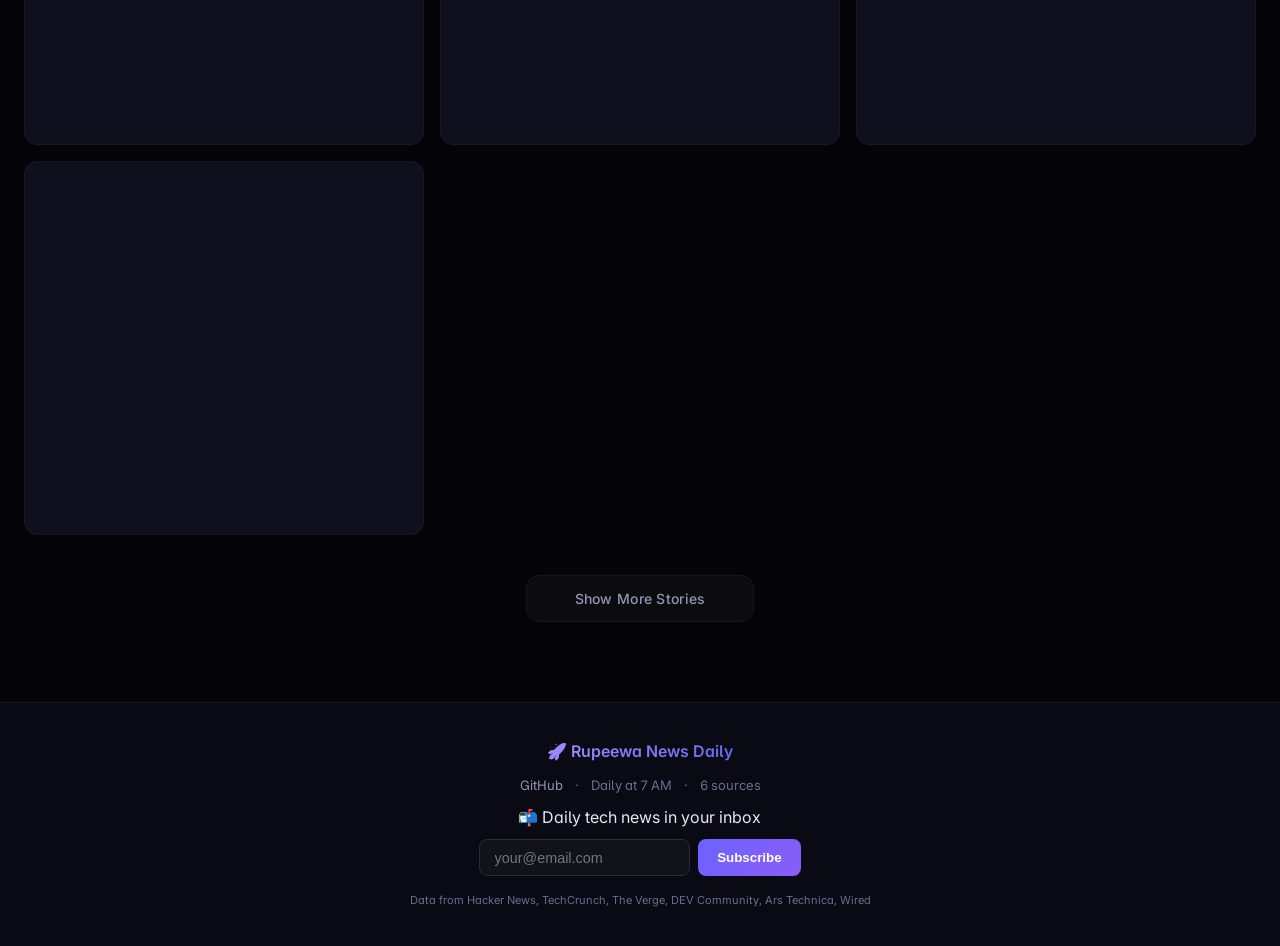
==== commit 664c652e: "fix: 5 different ad images downloaded + line-wise below refer card" ====
--- a/index.html
+++ b/index.html
@@ -8,8 +8,8 @@
     <meta name="keywords" content="tech news, AI, artificial intelligence, startups, gadgets, cybersecurity, Hacker News, TechCrunch, Ars Technica, Wired, The Verge, daily tech digest">
     <meta name="author" content="Rupeewa News Daily">
     <meta name="google-site-verification" content="4lKhG4kpuIxY8trSyF3P4g685OgZlY1l09pk29As63k">
-    <meta property="article:published_time" content="2026-06-26T11:51:25.406452+00:00">
-    <meta property="article:modified_time" content="2026-06-26T11:51:25.406452+00:00">
+    <meta property="article:published_time" content="2026-06-26T12:10:19.926917+00:00">
+    <meta property="article:modified_time" content="2026-06-26T12:10:19.926917+00:00">
     <meta name="date" content="2026-06-26">
     <link rel="canonical" href="https://rupeewa.vercel.app/">
     <!-- Cache Control -->
@@ -105,7 +105,7 @@
     </button>
     <div class="nav-right">
       <span class="nav-stats">48 stories</span>
-      <span class="nav-update">Updated Jun 26, 2026 · 11:51 AM</span>
+      <span class="nav-update">Updated Jun 26, 2026 · 12:10 PM</span>
       <button class="theme-toggle" onclick="toggleTheme()" aria-label="Toggle theme">🌙</button>
     </div>
   </nav>
@@ -140,6 +140,24 @@
       </div>
     </article>
     </a>
+    <!-- omg10 Ad Links -->
+    <div class="omg10-ads" style="display:flex;flex-wrap:wrap;gap:10px;justify-content:center;margin:15px 0 5px">
+      <a href="https://omg10.com/4/11203450" target="_blank" rel="noopener noreferrer" style="flex:1;min-width:150px;max-width:190px">
+        <img src="ad_img_1.jpg" alt="Sponsored" loading="lazy" style="width:100%;height:auto;border-radius:8px;cursor:pointer" onerror="this.style.display='none'">
+      </a>
+      <a href="https://omg10.com/4/11203449" target="_blank" rel="noopener noreferrer" style="flex:1;min-width:150px;max-width:190px">
+        <img src="ad_img_2.jpg" alt="Sponsored" loading="lazy" style="width:100%;height:auto;border-radius:8px;cursor:pointer" onerror="this.style.display='none'">
+      </a>
+      <a href="https://omg10.com/4/11056764" target="_blank" rel="noopener noreferrer" style="flex:1;min-width:150px;max-width:190px">
+        <img src="ad_img_3.jpg" alt="Sponsored" loading="lazy" style="width:100%;height:auto;border-radius:8px;cursor:pointer" onerror="this.style.display='none'">
+      </a>
+      <a href="https://omg10.com/4/11061096" target="_blank" rel="noopener noreferrer" style="flex:1;min-width:150px;max-width:190px">
+        <img src="ad_img_4.jpg" alt="Sponsored" loading="lazy" style="width:100%;height:auto;border-radius:8px;cursor:pointer" onerror="this.style.display='none'">
+      </a>
+      <a href="https://omg10.com/4/11056769" target="_blank" rel="noopener noreferrer" style="flex:1;min-width:150px;max-width:190px">
+        <img src="ad_img_5.jpg" alt="Sponsored" loading="lazy" style="width:100%;height:auto;border-radius:8px;cursor:pointer" onerror="this.style.display='none'">
+      </a>
+    </div>
     <div class="hero-header-divider"><span>Featured Stories</span></div>
     <div class="featured-grid">
       
@@ -209,7 +227,6 @@
       <meta property="article:author" content="Admin">
       <meta property="article:section" content="Custom">
       <meta property="article:tag" content="Custom">
-      <a href="https://omg10.com/4/11203450" target="_blank" rel="noopener noreferrer" class="card-img-link">
       <div class="card-img-wrapper">
         <div class="card-img"></div>
         <div class="card-fallback">
@@ -217,7 +234,6 @@
           <div class="source-pattern"></div>
           <span class="source-icon" style="background:#666;color:#000">N</span>
         </div>
-      </a>
         <h3 class="card-source-tag" style="background:#666;color:#000">Custom</h3>
       </div>
       <div class="card-body">
@@ -290,7 +306,6 @@
       <meta property="article:author" content="Reece Rogers">
       <meta property="article:section" content="Wired">
       <meta property="article:tag" content="Wired">
-      <a href="https://omg10.com/4/11061096" target="_blank" rel="noopener noreferrer" class="card-img-link">
       <div class="card-img-wrapper">
         <div class="card-img" style="background-image:url('https://media.wired.com/photos/6a3b32d9e6c7ac5cabfbc242/master/pass/You-Can-Opt-Out-of-Google-Search-New-AI-Data-Training-Gear-1496939065.jpg')"><img src="https://media.wired.com/photos/6a3b32d9e6c7ac5cabfbc242/master/pass/You-Can-Opt-Out-of-Google-Search-New-AI-Data-Training-Gear-1496939065.jpg" alt="How to Opt Out of Google Search’s New AI Data Training Feature" loading="lazy" width="800" height="450" onerror="this.style.display='none'" class="card-img-tag"></div>
         <div class="card-fallback" style="display:none">
@@ -298,7 +313,6 @@
           <div class="source-pattern"></div>
           <span class="source-icon" style="background:#aabbcc;color:#000">W</span>
         </div>
-      </a>
         <h3 class="card-source-tag" style="background:#aabbcc;color:#000">Wired</h3>
       </div>
       <div class="card-body">
@@ -375,7 +389,6 @@
       <meta property="article:author" content="Kat Merck">
       <meta property="article:section" content="Wired">
       <meta property="article:tag" content="Wired">
-      <a href="https://omg10.com/4/11203449" target="_blank" rel="noopener noreferrer" class="card-img-link">
       <div class="card-img-wrapper">
         <div class="card-img" style="background-image:url('https://media.wired.com/photos/6a3c398cb25961a7e980311d/master/pass/The-Smartest-Beverage-Fridge-We%E2%80%99ve-Tested-Is-Up-to-$400-Off-Right-Now.jpg')"><img src="https://media.wired.com/photos/6a3c398cb25961a7e980311d/master/pass/The-Smartest-Beverage-Fridge-We%E2%80%99ve-Tested-Is-Up-to-$400-Off-Right-Now.jpg" alt="Up to $400 Off: The Smart Fridge That Haunts My Algorithm" loading="lazy" width="800" height="450" onerror="this.style.display='none'" class="card-img-tag"></div>
         <div class="card-fallback" style="display:none">
@@ -383,7 +396,6 @@
           <div class="source-pattern"></div>
           <span class="source-icon" style="background:#aabbcc;color:#000">W</span>
         </div>
-      </a>
         <h3 class="card-source-tag" style="background:#aabbcc;color:#000">Wired</h3>
       </div>
       <div class="card-body">
@@ -428,11 +440,7 @@
     </article>
     <div class="ad-slot" data-ad-slot="monetag-slot-1">
       <div class="ad-label">— Sponsored —</div>
-      <div class="ad-container">
-        <a href="https://omg10.com/4/11203450" target="_blank" rel="noopener noreferrer" onclick="window.open(this.href,'_blank');return false;">
-          <img src="https://rupeewa.vercel.app/refer-earn-2.jpg" alt="Sponsored" loading="lazy" width="800" height="450" style="width:100%;height:auto;border-radius:12px;cursor:pointer" onerror="this.style.display='none'">
-        </a>
-      </div>
+      <div id="monetag-slot-1" class="ad-container"></div>
     </div>
     <article class="news-card source-accent-arstechnica" data-source="arstechnica" itemscope itemtype="https://schema.org/NewsArticle">
       <meta itemprop="datePublished" content="2026-06-24T21:03:34+00:00">
@@ -470,7 +478,6 @@
                 ">
       <meta property="article:section" content="Ars Technica">
       <meta property="article:tag" content="Ars Technica">
-      <a href="https://omg10.com/4/11056769" target="_blank" rel="noopener noreferrer" class="card-img-link">
       <div class="card-img-wrapper">
         <div class="card-img" style="background-image:url('https://cdn.arstechnica.net/wp-content/uploads/2026/06/Slate-Truck-2-1152x648-1782328763.jpg')"><img src="https://cdn.arstechnica.net/wp-content/uploads/2026/06/Slate-Truck-2-1152x648-1782328763.jpg" alt="Underpromise, overdeliver? Hands-on with the $24,950 Slate auto." loading="lazy" width="800" height="450" onerror="this.style.display='none'" class="card-img-tag"></div>
         <div class="card-fallback" style="display:none">
@@ -478,7 +485,6 @@
           <div class="source-pattern"></div>
           <span class="source-icon" style="background:#ff4d00;color:#000">A</span>
         </div>
-      </a>
         <h3 class="card-source-tag" style="background:#ff4d00;color:#000">Ars Technica</h3>
       </div>
       <div class="card-body">
@@ -553,7 +559,6 @@
       <meta property="article:author" content="Brian Barrett, Zoë Schiffer, Leah Feiger">
       <meta property="article:section" content="Wired">
       <meta property="article:tag" content="Wired">
-      <a href="https://omg10.com/4/11056764" target="_blank" rel="noopener noreferrer" class="card-img-link">
       <div class="card-img-wrapper">
         <div class="card-img" style="background-image:url('https://media.wired.com/photos/6a3c48825cdc2b309c97a195/master/pass/Uncanny-Valley-AI-Hollywood-Business.jpg')"><img src="https://media.wired.com/photos/6a3c48825cdc2b309c97a195/master/pass/Uncanny-Valley-AI-Hollywood-Business.jpg" alt="Why Amazon Dropped Its OpenAI Movie, Data Center Workers Fight Back, and Meta Leaks Employee Data" loading="lazy" width="800" height="450" onerror="this.style.display='none'" class="card-img-tag"></div>
         <div class="card-fallback" style="display:none">
@@ -561,7 +566,6 @@
           <div class="source-pattern"></div>
           <span class="source-icon" style="background:#aabbcc;color:#000">W</span>
         </div>
-      </a>
         <h3 class="card-source-tag" style="background:#aabbcc;color:#000">Wired</h3>
       </div>
       <div class="card-body">
@@ -629,7 +633,6 @@
       <meta property="article:author" content="Lucas Ropek">
       <meta property="article:section" content="TechCrunch">
       <meta property="article:tag" content="TechCrunch">
-      <a href="https://omg10.com/4/11203450" target="_blank" rel="noopener noreferrer" class="card-img-link">
       <div class="card-img-wrapper">
         <div class="card-img"></div>
         <div class="card-fallback">
@@ -637,14 +640,13 @@
           <div class="source-pattern"></div>
           <span class="source-icon" style="background:#0aff01;color:#000">T</span>
         </div>
-      </a>
         <h3 class="card-source-tag" style="background:#0aff01;color:#000">TechCrunch</h3>
       </div>
       <div class="card-body">
         <h2 itemprop="headline"><a href="https://techcrunch.com/2026/06/25/youtube-shorts-are-getting-even-shorter-with-an-update-that-lets-you-double-the-playback-speed/" target="_blank" rel="noopener noreferrer" itemprop="url">YouTube Shorts are getting even shorter with an update that lets you double the playback speed</a></h2>
         <p itemprop="description">YouTube Shorts is getting a makeover.</p>
         <div class="card-meta">
-          <span class="card-time"><time datetime="2026-06-25T22:02:12+00:00">13h ago</time></span>
+          <span class="card-time"><time datetime="2026-06-25T22:02:12+00:00">14h ago</time></span>
           <span class="card-author" itemprop="author">Lucas Ropek</span>
           <span class="card-readtime">3 min read</span>
           <span class="card-arrow">→</span>
@@ -653,11 +655,7 @@
     </article>
     <div class="ad-slot" data-ad-slot="monetag-slot-2">
       <div class="ad-label">— Sponsored —</div>
-      <div class="ad-container">
-        <a href="https://omg10.com/4/11203449" target="_blank" rel="noopener noreferrer" onclick="window.open(this.href,'_blank');return false;">
-          <img src="https://rupeewa.vercel.app/refer-earn-2.jpg" alt="Sponsored" loading="lazy" width="800" height="450" style="width:100%;height:auto;border-radius:12px;cursor:pointer" onerror="this.style.display='none'">
-        </a>
-      </div>
+      <div id="monetag-slot-2" class="ad-container"></div>
     </div>
     <article class="news-card source-accent-hackernews" data-source="hackernews" itemscope itemtype="https://schema.org/NewsArticle">
       <meta itemprop="datePublished" content="2026-06-25T21:44:55+00:00">
@@ -712,7 +710,6 @@
       <meta property="article:author" content="minimaxir">
       <meta property="article:section" content="Hacker News">
       <meta property="article:tag" content="Hacker News">
-      <a href="https://omg10.com/4/11061096" target="_blank" rel="noopener noreferrer" class="card-img-link">
       <div class="card-img-wrapper">
         <div class="card-img"></div>
         <div class="card-fallback">
@@ -720,7 +717,6 @@
           <div class="source-pattern"></div>
           <span class="source-icon" style="background:#ff6600;color:#000">Y</span>
         </div>
-      </a>
         <h3 class="card-source-tag" style="background:#ff6600;color:#000">Hacker News</h3>
       </div>
       <div class="card-body">
@@ -793,7 +789,6 @@
       <meta property="article:author" content="tosh">
       <meta property="article:section" content="Hacker News">
       <meta property="article:tag" content="Hacker News">
-      <a href="https://omg10.com/4/11203449" target="_blank" rel="noopener noreferrer" class="card-img-link">
       <div class="card-img-wrapper">
         <div class="card-img"></div>
         <div class="card-fallback">
@@ -801,7 +796,6 @@
           <div class="source-pattern"></div>
           <span class="source-icon" style="background:#ff6600;color:#000">Y</span>
         </div>
-      </a>
         <h3 class="card-source-tag" style="background:#ff6600;color:#000">Hacker News</h3>
       </div>
       <div class="card-body">
@@ -858,7 +852,7 @@
         <h2 itemprop="headline"><a href="https://arstechnica.com/tech-policy/2026/06/fcc-may-kill-2b-program-that-connects-schools-and-libraries-to-internet/" target="_blank" rel="noopener noreferrer" itemprop="url">FCC may kill $2B program that connects schools and libraries to Internet</a></h2>
         <p itemprop="description">Carr cites screen time concerns, is accused of trying to be &quot;the nation’s parent.&quot;</p>
         <div class="card-meta">
-          <span class="card-time"><time datetime="2026-06-25T20:01:08+00:00">15h ago</time></span>
+          <span class="card-time"><time datetime="2026-06-25T20:01:08+00:00">16h ago</time></span>
           <span class="card-author" itemprop="author">
                     Jon Brodkin
                 </span>
@@ -869,18 +863,13 @@
     </article>
     <div class="ad-slot" data-ad-slot="monetag-slot-3">
       <div class="ad-label">— Sponsored —</div>
-      <div class="ad-container">
-        <a href="https://omg10.com/4/11056764" target="_blank" rel="noopener noreferrer" onclick="window.open(this.href,'_blank');return false;">
-          <img src="https://rupeewa.vercel.app/refer-earn-2.jpg" alt="Sponsored" loading="lazy" width="800" height="450" style="width:100%;height:auto;border-radius:12px;cursor:pointer" onerror="this.style.display='none'">
-        </a>
-      </div>
+      <div id="monetag-slot-3" class="ad-container"></div>
     </div>
     <article class="news-card source-accent-hackernews" data-source="hackernews" itemscope itemtype="https://schema.org/NewsArticle">
       <meta itemprop="datePublished" content="2026-06-25T20:00:35+00:00">
       <meta property="article:author" content="rozumem">
       <meta property="article:section" content="Hacker News">
       <meta property="article:tag" content="Hacker News">
-      <a href="https://omg10.com/4/11056769" target="_blank" rel="noopener noreferrer" class="card-img-link">
       <div class="card-img-wrapper">
         <div class="card-img"></div>
         <div class="card-fallback">
@@ -888,13 +877,12 @@
           <div class="source-pattern"></div>
           <span class="source-icon" style="background:#ff6600;color:#000">Y</span>
         </div>
-      </a>
         <h3 class="card-source-tag" style="background:#ff6600;color:#000">Hacker News</h3>
       </div>
       <div class="card-body">
         <h2 itemprop="headline"><a href="https://rozumem.xyz/posts/17" target="_blank" rel="noopener noreferrer" itemprop="url">The Doorman&#x27;s Fallacy in action</a></h2>
         <div class="card-meta">
-          <span class="card-time"><time datetime="2026-06-25T20:00:35+00:00">15h ago</time></span>
+          <span class="card-time"><time datetime="2026-06-25T20:00:35+00:00">16h ago</time></span>
           <span class="card-author" itemprop="author">rozumem</span>
           <span class="card-readtime">1 min read</span>
           <span class="card-arrow">→</span>
@@ -919,7 +907,7 @@
         <h2 itemprop="headline"><a href="https://www.wired.com/story/hydrow-rowing-machine-deal-amazon-prime-day-2026/" target="_blank" rel="noopener noreferrer" itemprop="url">Forget Peloton. Race to This 25% Off Deal on Hydrow’s Rowing Machine (2026)</a></h2>
         <p itemprop="description">This Peloton-adjacent rowing machine gamifies your workout to a satisfying effect, and it’s up to 25 percent off right now for Prime Day.</p>
         <div class="card-meta">
-          <span class="card-time"><time datetime="2026-06-25T19:58:52+00:00">15h ago</time></span>
+          <span class="card-time"><time datetime="2026-06-25T19:58:52+00:00">16h ago</time></span>
           <span class="card-author" itemprop="author">Martin Cizmar</span>
           <span class="card-readtime">2 min read</span>
           <span class="card-arrow">→</span>
@@ -944,7 +932,7 @@
         <h2 itemprop="headline"><a href="https://techcrunch.com/2026/06/25/polymarket-says-hackers-stole-users-funds/" target="_blank" rel="noopener noreferrer" itemprop="url">Polymarket says hackers stole users’ funds</a></h2>
         <p itemprop="description">The prediction market giant Polymarket said it&#x27;s refunding users who had funds stolen due to a third-party breach.</p>
         <div class="card-meta">
-          <span class="card-time"><time datetime="2026-06-25T19:58:46+00:00">15h ago</time></span>
+          <span class="card-time"><time datetime="2026-06-25T19:58:46+00:00">16h ago</time></span>
           <span class="card-author" itemprop="author">Lorenzo Franceschi-Bicchierai</span>
           <span class="card-readtime">1 min read</span>
           <span class="card-arrow">→</span>
@@ -956,7 +944,6 @@
       <meta property="article:author" content="Lauren Forristal">
       <meta property="article:section" content="TechCrunch">
       <meta property="article:tag" content="TechCrunch">
-      <a href="https://omg10.com/4/11056764" target="_blank" rel="noopener noreferrer" class="card-img-link">
       <div class="card-img-wrapper">
         <div class="card-img"></div>
         <div class="card-fallback">
@@ -964,7 +951,6 @@
           <div class="source-pattern"></div>
           <span class="source-icon" style="background:#0aff01;color:#000">T</span>
         </div>
-      </a>
         <h3 class="card-source-tag" style="background:#0aff01;color:#000">TechCrunch</h3>
       </div>
       <div class="card-body">
@@ -1023,7 +1009,7 @@
         <h2 itemprop="headline"><a href="https://arstechnica.com/gadgets/2026/06/notion-killing-skiff-influenced-email-app-since-most-users-use-ai-agents-instead/" target="_blank" rel="noopener noreferrer" itemprop="url">Notion killing Skiff-influenced email app since most users use AI agents instead</a></h2>
         <p itemprop="description">Notion is &quot;going all in on using agents to run your inbox.&quot;</p>
         <div class="card-meta">
-          <span class="card-time"><time datetime="2026-06-25T19:04:57+00:00">16h ago</time></span>
+          <span class="card-time"><time datetime="2026-06-25T19:04:57+00:00">17h ago</time></span>
           <span class="card-author" itemprop="author">
                     Scharon Harding
                 </span>
@@ -1039,7 +1025,6 @@
                 ">
       <meta property="article:section" content="Ars Technica">
       <meta property="article:tag" content="Ars Technica">
-      <a href="https://omg10.com/4/11203450" target="_blank" rel="noopener noreferrer" class="card-img-link">
       <div class="card-img-wrapper">
         <div class="card-img" style="background-image:url('https://cdn.arstechnica.net/wp-content/uploads/2026/06/Google_Finance-1152x648.png')"><img src="https://cdn.arstechnica.net/wp-content/uploads/2026/06/Google_Finance-1152x648.png" alt="Google finally releases a Finance Android app, promises iOS version later in 2026" loading="lazy" width="800" height="450" onerror="this.style.display='none'" class="card-img-tag"></div>
         <div class="card-fallback" style="display:none">
@@ -1047,7 +1032,6 @@
           <div class="source-pattern"></div>
           <span class="source-icon" style="background:#ff4d00;color:#000">A</span>
         </div>
-      </a>
         <h3 class="card-source-tag" style="background:#ff4d00;color:#000">Ars Technica</h3>
       </div>
       <div class="card-body">
@@ -1083,7 +1067,7 @@
         <h2 itemprop="headline"><a href="https://arstechnica.com/tech-policy/2026/06/anthropic-claims-alibaba-defied-trump-to-attack-claude-and-steal-capabilities/" target="_blank" rel="noopener noreferrer" itemprop="url">Anthropic says Alibaba must be punished for largest Claude cloning attack</a></h2>
         <p itemprop="description">Alibaba allegedly used 25,000 accounts to mine Claude over 28.8 million exchanges.</p>
         <div class="card-meta">
-          <span class="card-time"><time datetime="2026-06-25T18:01:48+00:00">17h ago</time></span>
+          <span class="card-time"><time datetime="2026-06-25T18:01:48+00:00">18h ago</time></span>
           <span class="card-author" itemprop="author">
                     Ashley Belanger
                 </span>
@@ -1094,11 +1078,7 @@
     </article>
     <div class="ad-slot" data-ad-slot="monetag-slot-4">
       <div class="ad-label">— Sponsored —</div>
-      <div class="ad-container">
-        <a href="https://omg10.com/4/11061096" target="_blank" rel="noopener noreferrer" onclick="window.open(this.href,'_blank');return false;">
-          <img src="https://rupeewa.vercel.app/refer-earn-2.jpg" alt="Sponsored" loading="lazy" width="800" height="450" style="width:100%;height:auto;border-radius:12px;cursor:pointer" onerror="this.style.display='none'">
-        </a>
-      </div>
+      <div id="monetag-slot-4" class="ad-container"></div>
     </div>
     <article class="news-card source-accent-arstechnica" data-source="arstechnica" itemscope itemtype="https://schema.org/NewsArticle">
       <meta itemprop="datePublished" content="2026-06-25T18:00:39+00:00">
@@ -1120,7 +1100,7 @@
         <h2 itemprop="headline"><a href="https://arstechnica.com/science/2026/06/planet-orbits-so-close-to-its-star-that-their-magnetic-fields-connect/" target="_blank" rel="noopener noreferrer" itemprop="url">Planet orbits so close to its star that their magnetic fields connect</a></h2>
         <p itemprop="description">At the right point of the orbit and stellar cycle, the star&#x27;s chromosphere brightens.</p>
         <div class="card-meta">
-          <span class="card-time"><time datetime="2026-06-25T18:00:39+00:00">17h ago</time></span>
+          <span class="card-time"><time datetime="2026-06-25T18:00:39+00:00">18h ago</time></span>
           <span class="card-author" itemprop="author">
                     John Timmer
                 </span>
@@ -1134,7 +1114,6 @@
       <meta property="article:author" content="Aarian Marshall">
       <meta property="article:section" content="Wired">
       <meta property="article:tag" content="Wired">
-      <a href="https://omg10.com/4/11061096" target="_blank" rel="noopener noreferrer" class="card-img-link">
       <div class="card-img-wrapper">
         <div class="card-img" style="background-image:url('https://media.wired.com/photos/6a3d6836577be68a65b90b02/master/pass/GettyImages-2177670258.jpg')"><img src="https://media.wired.com/photos/6a3d6836577be68a65b90b02/master/pass/GettyImages-2177670258.jpg" alt="A Fatal Tesla Crash in Texas Sets Up a Legal Showdown" loading="lazy" width="800" height="450" onerror="this.style.display='none'" class="card-img-tag"></div>
         <div class="card-fallback" style="display:none">
@@ -1142,14 +1121,13 @@
           <div class="source-pattern"></div>
           <span class="source-icon" style="background:#aabbcc;color:#000">W</span>
         </div>
-      </a>
         <h3 class="card-source-tag" style="background:#aabbcc;color:#000">Wired</h3>
       </div>
       <div class="card-body">
         <h2 itemprop="headline"><a href="https://www.wired.com/story/a-fatal-tesla-crash-in-texas-sets-up-a-legal-showdown/" target="_blank" rel="noopener noreferrer" itemprop="url">A Fatal Tesla Crash in Texas Sets Up a Legal Showdown</a></h2>
         <p itemprop="description">Did Full Self-Driving (Supervised), Tesla’s driver assistance feature, play a role in a woman’s death?</p>
         <div class="card-meta">
-          <span class="card-time"><time datetime="2026-06-25T17:52:51+00:00">17h ago</time></span>
+          <span class="card-time"><time datetime="2026-06-25T17:52:51+00:00">18h ago</time></span>
           <span class="card-author" itemprop="author">Aarian Marshall</span>
           <span class="card-readtime">2 min read</span>
           <span class="card-arrow">→</span>
@@ -1174,7 +1152,7 @@
         <h2 itemprop="headline"><a href="https://techcrunch.com/2026/06/25/a16z-backed-base-power-is-offering-cheaper-electricity-to-the-power-grid-that-needs-it-most/" target="_blank" rel="noopener noreferrer" itemprop="url">a16z-backed Base Power is offering cheaper electricity to the power grid that needs it most</a></h2>
         <p itemprop="description">Base Power is skipping the PJM&#x27;s troubled interconnection queue by placing its batteries at people&#x27;s homes, offering backup services in exchange.</p>
         <div class="card-meta">
-          <span class="card-time"><time datetime="2026-06-25T17:52:05+00:00">17h ago</time></span>
+          <span class="card-time"><time datetime="2026-06-25T17:52:05+00:00">18h ago</time></span>
           <span class="card-author" itemprop="author">Tim De Chant</span>
           <span class="card-readtime">2 min read</span>
           <span class="card-arrow">→</span>
@@ -1211,7 +1189,6 @@
       <meta property="article:author" content="Julie Bort">
       <meta property="article:section" content="TechCrunch">
       <meta property="article:tag" content="TechCrunch">
-      <a href="https://omg10.com/4/11203449" target="_blank" rel="noopener noreferrer" class="card-img-link">
       <div class="card-img-wrapper">
         <div class="card-img"></div>
         <div class="card-fallback">
@@ -1219,7 +1196,6 @@
           <div class="source-pattern"></div>
           <span class="source-icon" style="background:#0aff01;color:#000">T</span>
         </div>
-      </a>
         <h3 class="card-source-tag" style="background:#0aff01;color:#000">TechCrunch</h3>
       </div>
       <div class="card-body">
@@ -1250,7 +1226,7 @@
       <div class="card-body">
         <h2 itemprop="headline"><a href="https://www.ycombinator.com/companies/besimple-ai/jobs/yWfhhOR-strategic-projects-lead-audio-data" target="_blank" rel="noopener noreferrer" itemprop="url">Besimple AI (YC P25) Is Hiring</a></h2>
         <div class="card-meta">
-          <span class="card-time"><time datetime="2026-06-25T17:00:00+00:00">18h ago</time></span>
+          <span class="card-time"><time datetime="2026-06-25T17:00:00+00:00">19h ago</time></span>
           <span class="card-author" itemprop="author">yzhong94</span>
           <span class="card-readtime">1 min read</span>
           <span class="card-arrow">→</span>
@@ -1275,7 +1251,7 @@
         <h2 itemprop="headline"><a href="https://techcrunch.com/2026/06/25/general-intuitions-2-3b-bet-that-video-games-can-train-ai-agents-for-the-real-world/" target="_blank" rel="noopener noreferrer" itemprop="url">General Intuition’s $2.3B bet that video games can train AI agents for the real world</a></h2>
         <p itemprop="description">General Intuition has raised $320 million to scale AI trained on millions of hours of gameplay, betting action data can help AI develop something closer to human intuition.</p>
         <div class="card-meta">
-          <span class="card-time"><time datetime="2026-06-25T16:55:00+00:00">18h ago</time></span>
+          <span class="card-time"><time datetime="2026-06-25T16:55:00+00:00">19h ago</time></span>
           <span class="card-author" itemprop="author">Rebecca Bellan</span>
           <span class="card-readtime">2 min read</span>
           <span class="card-arrow">→</span>
@@ -1287,7 +1263,6 @@
       <meta property="article:author" content="Kat Merck">
       <meta property="article:section" content="Wired">
       <meta property="article:tag" content="Wired">
-      <a href="https://omg10.com/4/11056769" target="_blank" rel="noopener noreferrer" class="card-img-link">
       <div class="card-img-wrapper">
         <div class="card-img" style="background-image:url('https://media.wired.com/photos/6a3d558e5cdc2b309c97a33d/master/pass/Flash-Deal--This-Fancy-Aerogarden-Model-Is-Now-63-Percent-Off.jpg')"><img src="https://media.wired.com/photos/6a3d558e5cdc2b309c97a33d/master/pass/Flash-Deal--This-Fancy-Aerogarden-Model-Is-Now-63-Percent-Off.jpg" alt="The Aerogarden I Recommend to Everyone Is Just $83 Right Now, a 63 Percent Discount" loading="lazy" width="800" height="450" onerror="this.style.display='none'" class="card-img-tag"></div>
         <div class="card-fallback" style="display:none">
@@ -1295,14 +1270,13 @@
           <div class="source-pattern"></div>
           <span class="source-icon" style="background:#aabbcc;color:#000">W</span>
         </div>
-      </a>
         <h3 class="card-source-tag" style="background:#aabbcc;color:#000">Wired</h3>
       </div>
       <div class="card-body">
         <h2 itemprop="headline"><a href="https://www.wired.com/story/amazon-prime-day-aerogarden-deal-2026/" target="_blank" rel="noopener noreferrer" itemprop="url">The Aerogarden I Recommend to Everyone Is Just $83 Right Now, a 63 Percent Discount</a></h2>
         <p itemprop="description">This flash deal is a rare chance to buy one of our favorite hydroponic gardens for less than $100.</p>
         <div class="card-meta">
-          <span class="card-time"><time datetime="2026-06-25T16:54:55+00:00">18h ago</time></span>
+          <span class="card-time"><time datetime="2026-06-25T16:54:55+00:00">19h ago</time></span>
           <span class="card-author" itemprop="author">Kat Merck</span>
           <span class="card-readtime">2 min read</span>
           <span class="card-arrow">→</span>
@@ -1311,11 +1285,7 @@
     </article>
     <div class="ad-slot" data-ad-slot="monetag-slot-5">
       <div class="ad-label">— Sponsored —</div>
-      <div class="ad-container">
-        <a href="https://omg10.com/4/11056769" target="_blank" rel="noopener noreferrer" onclick="window.open(this.href,'_blank');return false;">
-          <img src="https://rupeewa.vercel.app/refer-earn-2.jpg" alt="Sponsored" loading="lazy" width="800" height="450" style="width:100%;height:auto;border-radius:12px;cursor:pointer" onerror="this.style.display='none'">
-        </a>
-      </div>
+      <div id="monetag-slot-5" class="ad-container"></div>
     </div>
     <article class="news-card source-accent-techcrunch" data-source="techcrunch" itemscope itemtype="https://schema.org/NewsArticle">
       <meta itemprop="datePublished" content="2026-06-25T16:48:11+00:00">
@@ -1372,7 +1342,6 @@
       <meta property="article:author" content="Boutayna Chokrane ">
       <meta property="article:section" content="Wired">
       <meta property="article:tag" content="Wired">
-      <a href="https://omg10.com/4/11056764" target="_blank" rel="noopener noreferrer" class="card-img-link">
       <div class="card-img-wrapper">
         <div class="card-img" style="background-image:url('https://media.wired.com/photos/6a3a246397b3e5bb7d92cfe0/master/pass/The-Best-Fitness-Tech-Deals-This-Amazon-Prime-Day.jpg')"><img src="https://media.wired.com/photos/6a3a246397b3e5bb7d92cfe0/master/pass/The-Best-Fitness-Tech-Deals-This-Amazon-Prime-Day.jpg" alt="17 Best Prime Day Fitness Tech Deals (2026) Up to $250 Off" loading="lazy" width="800" height="450" onerror="this.style.display='none'" class="card-img-tag"></div>
         <div class="card-fallback" style="display:none">
@@ -1380,14 +1349,13 @@
           <div class="source-pattern"></div>
           <span class="source-icon" style="background:#aabbcc;color:#000">W</span>
         </div>
-      </a>
         <h3 class="card-source-tag" style="background:#aabbcc;color:#000">Wired</h3>
       </div>
       <div class="card-body">
         <h2 itemprop="headline"><a href="https://www.wired.com/story/amazon-prime-day-fitness-deals-06-25-2026/" target="_blank" rel="noopener noreferrer" itemprop="url">17 Best Prime Day Fitness Tech Deals (2026) Up to $250 Off</a></h2>
         <p itemprop="description">I&#x27;ve compiled a list of the best fitness tech deals this Amazon Prime Day, including smartwatches, walking pads, and recovery gear. You can thank me later.</p>
         <div class="card-meta">
-          <span class="card-time"><time datetime="2026-06-25T16:05:30+00:00">19h ago</time></span>
+          <span class="card-time"><time datetime="2026-06-25T16:05:30+00:00">20h ago</time></span>
           <span class="card-author" itemprop="author">Boutayna Chokrane </span>
           <span class="card-readtime">2 min read</span>
           <span class="card-arrow">→</span>
@@ -1412,7 +1380,7 @@
         <h2 itemprop="headline"><a href="https://github.com/inkeep/open-knowledge" target="_blank" rel="noopener noreferrer" itemprop="url">Show HN: OpenKnowledge – open source AI-first alternative to Obsidian/Notion</a></h2>
         <p itemprop="description">Hi HN, Nick here. We’re launching OpenKnowledge (https://openknowledge.ai/), a “what you see is what you get” markdown editor that has direct integrations with Claude, Codex, and other agents. Available as MacOS app or Web UI+CLI. Fully free/local and OSS.We built this because we wanted a…</p>
         <div class="card-meta">
-          <span class="card-time"><time datetime="2026-06-25T16:04:46+00:00">19h ago</time></span>
+          <span class="card-time"><time datetime="2026-06-25T16:04:46+00:00">20h ago</time></span>
           <span class="card-author" itemprop="author">engomez</span>
           <span class="card-readtime">2 min read</span>
           <span class="card-arrow">→</span>
@@ -1437,7 +1405,7 @@
         <h2 itemprop="headline"><a href="https://techcrunch.com/2026/06/25/parker-conrad-knows-which-employees-are-worth-their-ai-spend-and-says-rippling-can-help-you-too/" target="_blank" rel="noopener noreferrer" itemprop="url">Rippling now wants to be your entire data stack</a></h2>
         <p itemprop="description">&quot;There were employees doing things like, &#x27;Claude is so helpful for me — it analyzes my calendar and my email and puts together a plan for me,&#x27;&quot; he says. &quot;That person was spending at a run rate of $30,000 a year for…</p>
         <div class="card-meta">
-          <span class="card-time"><time datetime="2026-06-25T16:00:00+00:00">19h ago</time></span>
+          <span class="card-time"><time datetime="2026-06-25T16:00:00+00:00">20h ago</time></span>
           <span class="card-author" itemprop="author">Connie Loizos</span>
           <span class="card-readtime">2 min read</span>
           <span class="card-arrow">→</span>
@@ -1449,7 +1417,6 @@
       <meta property="article:author" content="Aisha Malik">
       <meta property="article:section" content="TechCrunch">
       <meta property="article:tag" content="TechCrunch">
-      <a href="https://omg10.com/4/11203450" target="_blank" rel="noopener noreferrer" class="card-img-link">
       <div class="card-img-wrapper">
         <div class="card-img"></div>
         <div class="card-fallback">
@@ -1457,14 +1424,13 @@
           <div class="source-pattern"></div>
           <span class="source-icon" style="background:#0aff01;color:#000">T</span>
         </div>
-      </a>
         <h3 class="card-source-tag" style="background:#0aff01;color:#000">TechCrunch</h3>
       </div>
       <div class="card-body">
         <h2 itemprop="headline"><a href="https://techcrunch.com/2026/06/25/google-finance-gets-a-dedicated-app-for-android/" target="_blank" rel="noopener noreferrer" itemprop="url">Google Finance gets a dedicated app for Android</a></h2>
         <p itemprop="description">Users will be able to access their watchlists, real-time market data, live financial news, and Google&#x27;s AI-powered &quot;Key Moments&quot; feature, which explains why stocks moved.</p>
         <div class="card-meta">
-          <span class="card-time"><time datetime="2026-06-25T16:00:00+00:00">19h ago</time></span>
+          <span class="card-time"><time datetime="2026-06-25T16:00:00+00:00">20h ago</time></span>
           <span class="card-author" itemprop="author">Aisha Malik</span>
           <span class="card-readtime">2 min read</span>
           <span class="card-arrow">→</span>
@@ -1524,12 +1490,6 @@
     </div>
     <div class="load-more-wrapper"><button id="loadMore" class="load-more-btn">Show More Stories</button></div>
   </section>
-    <!-- Promote Ad Banner -->
-    <div class="promote-banner" style="text-align:center;margin:20px auto;max-width:800px;padding:0 15px">
-      <a href="https://omg10.com/4/11203450" target="_blank" rel="noopener noreferrer">
-        <img src="ad_screenshot.jpg" alt="Promote" loading="lazy" style="width:100%;height:auto;border-radius:8px;cursor:pointer" onerror="this.style.display='none'">
-      </a>
-    </div>
 </main>
 
 <footer>
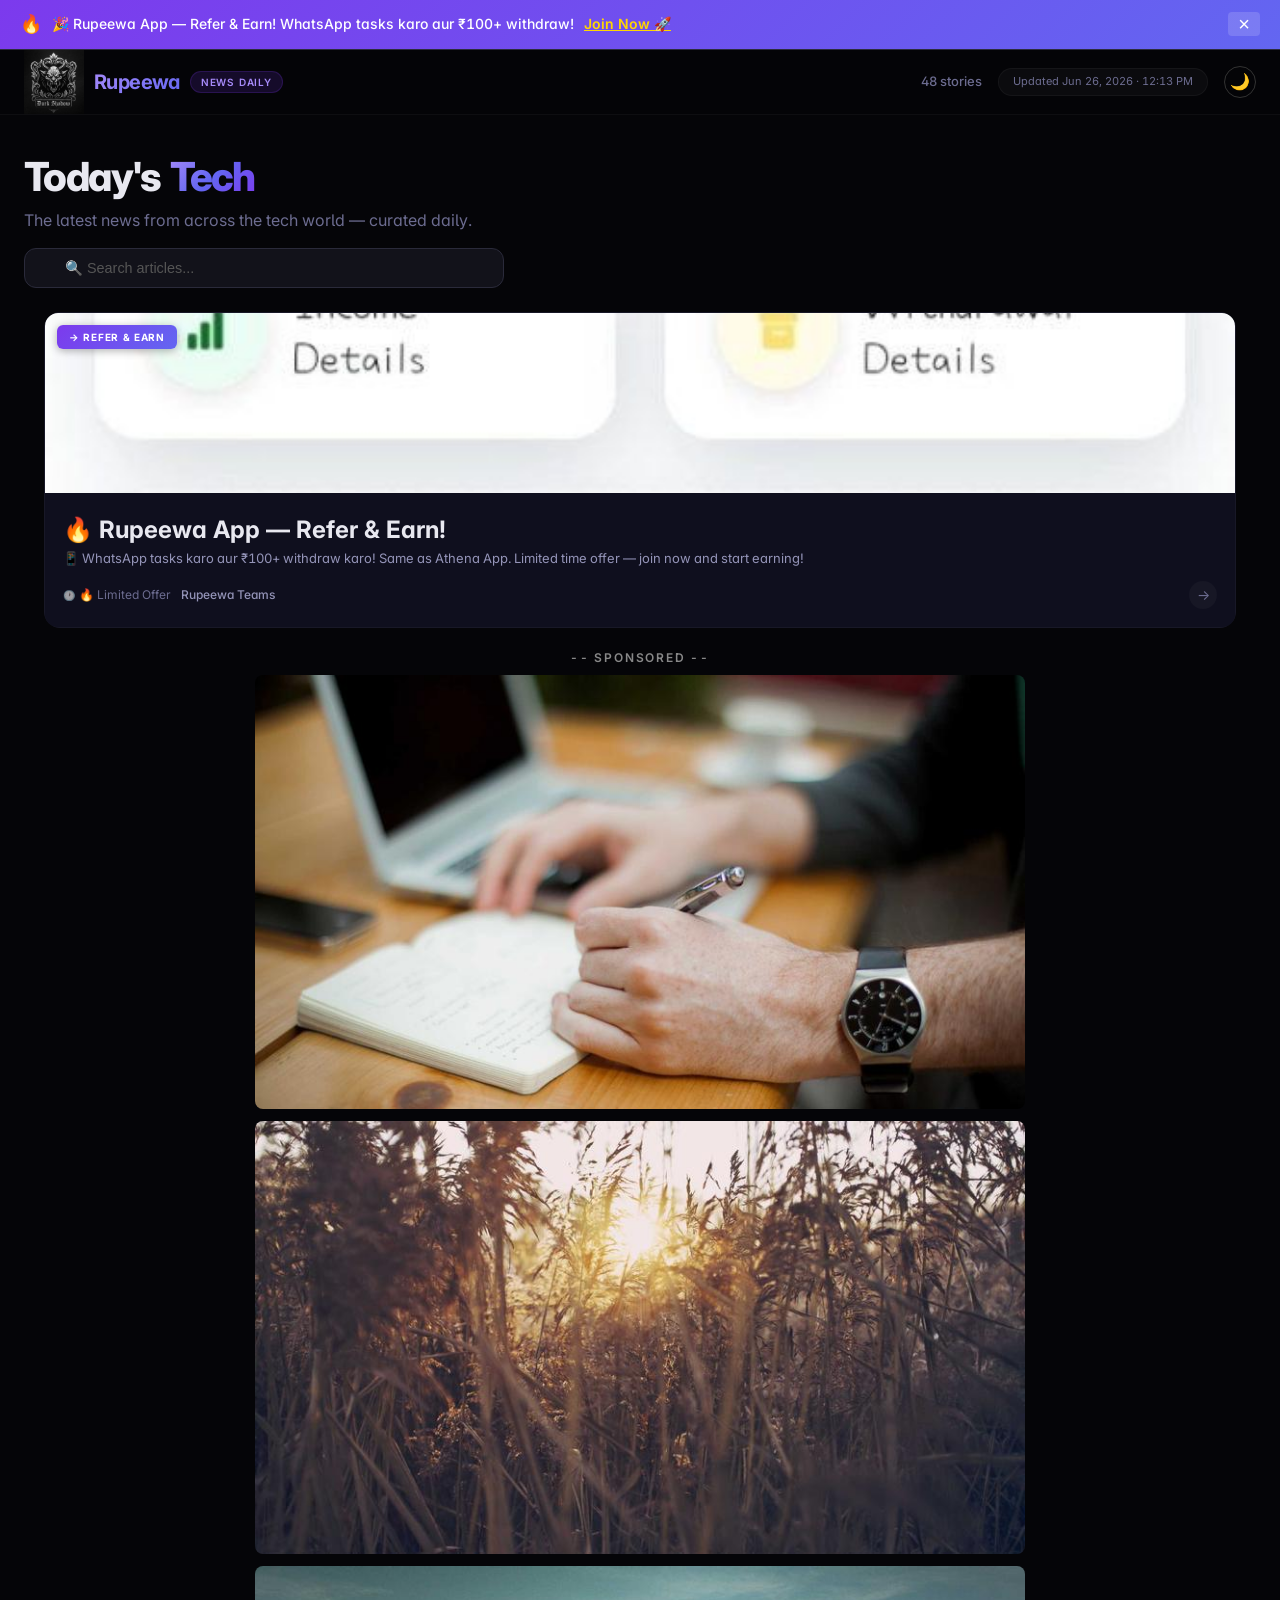
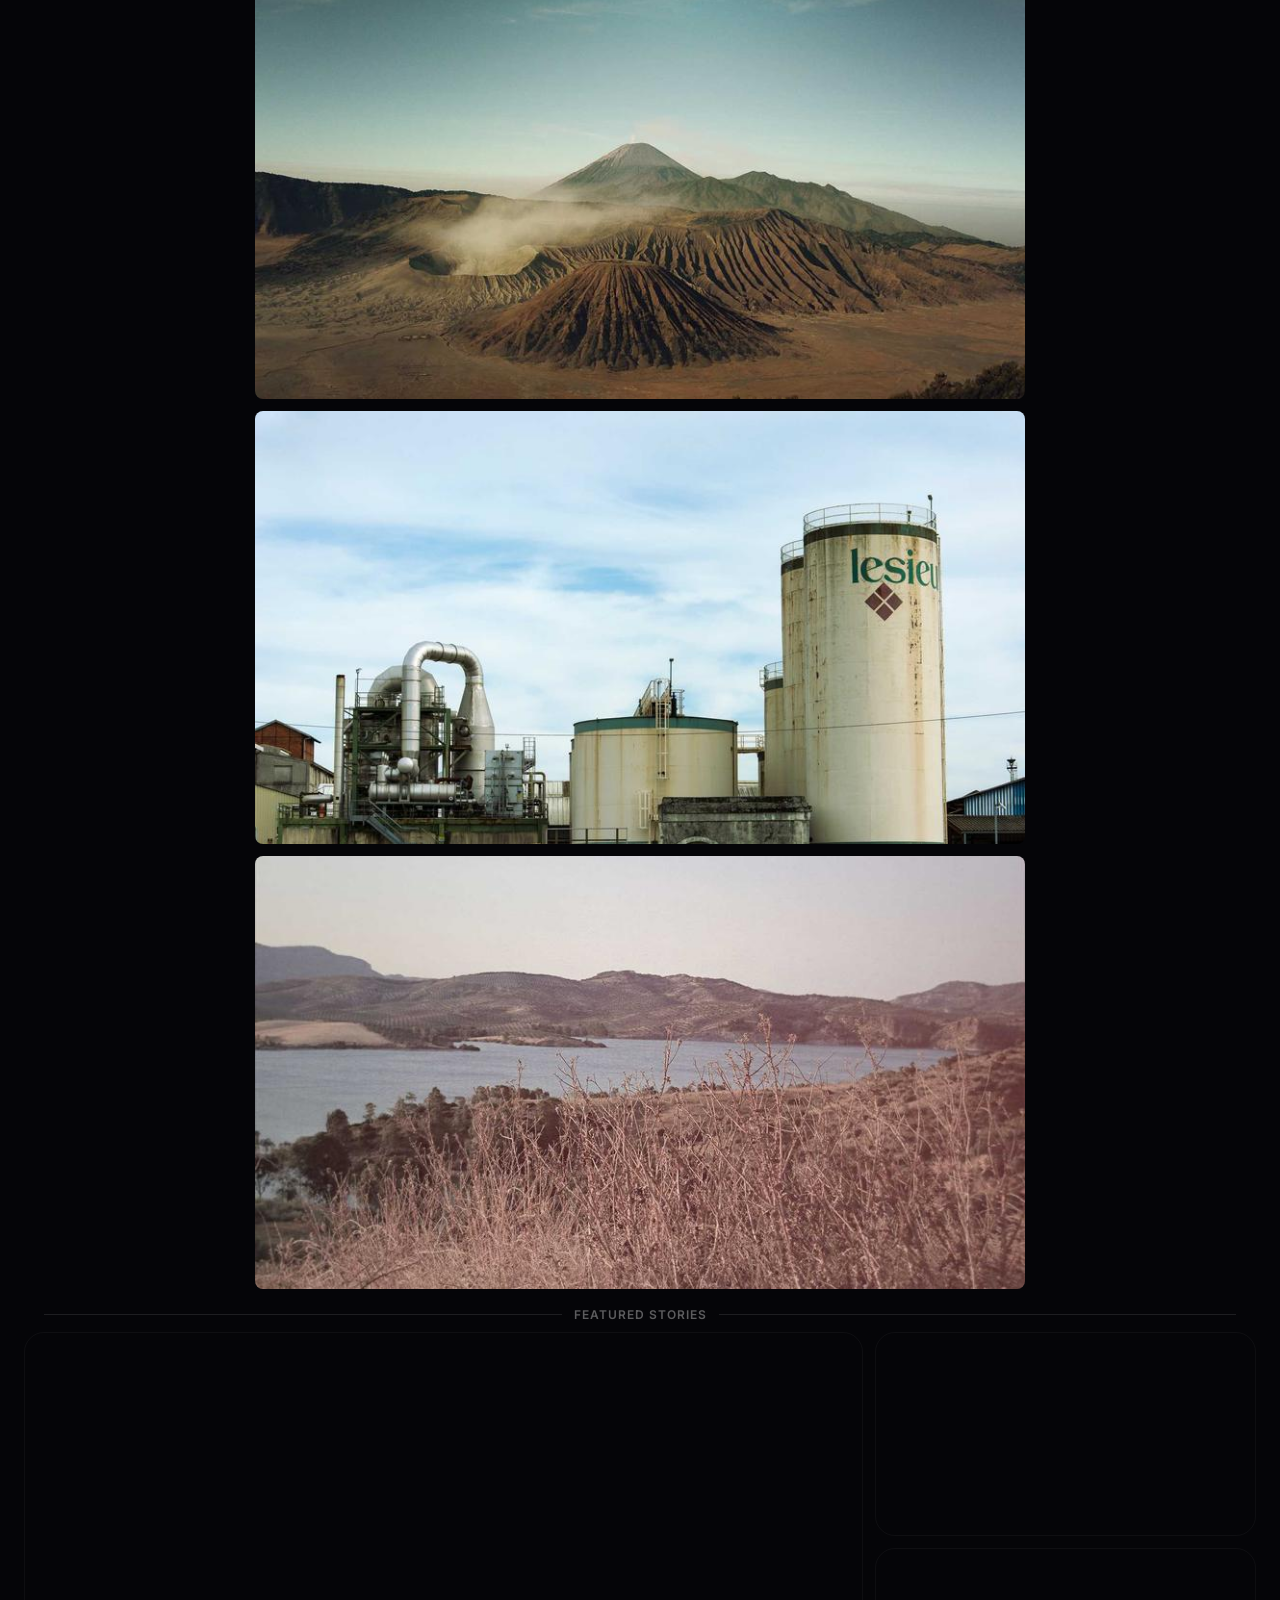
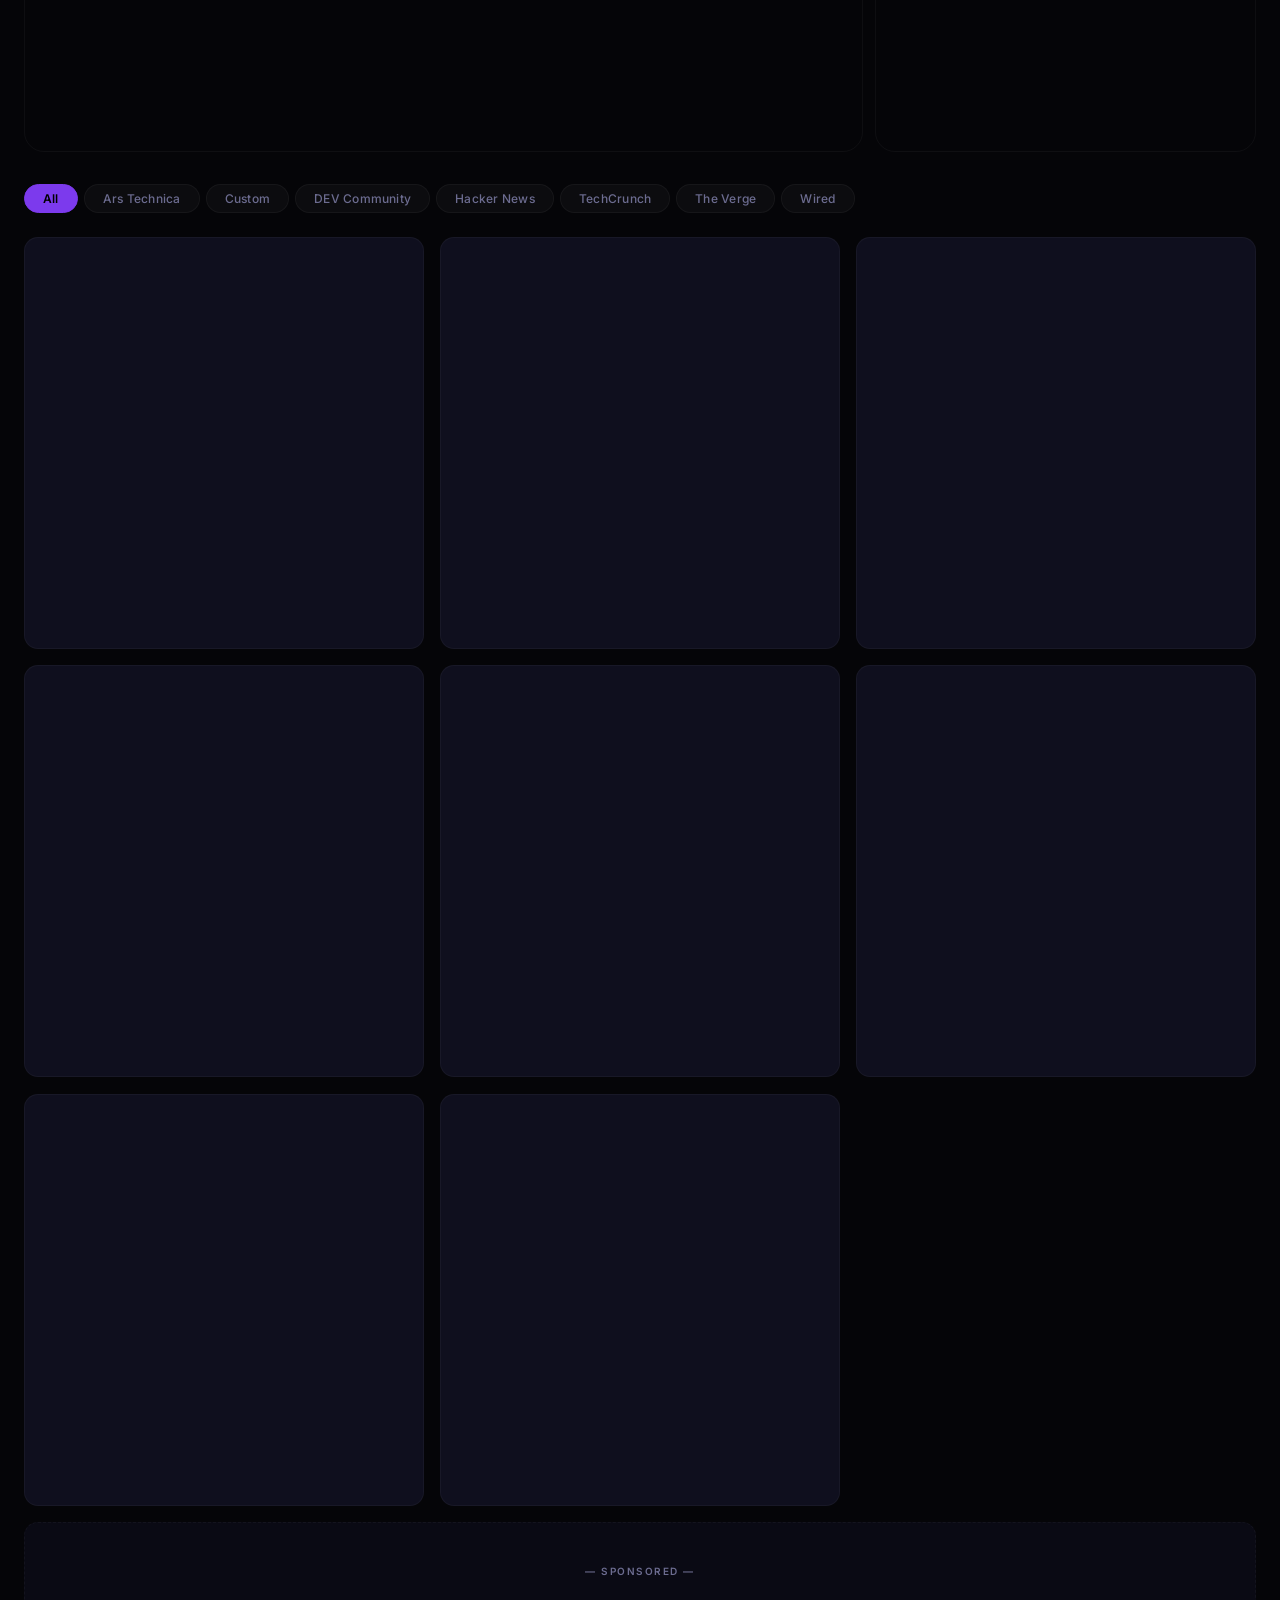
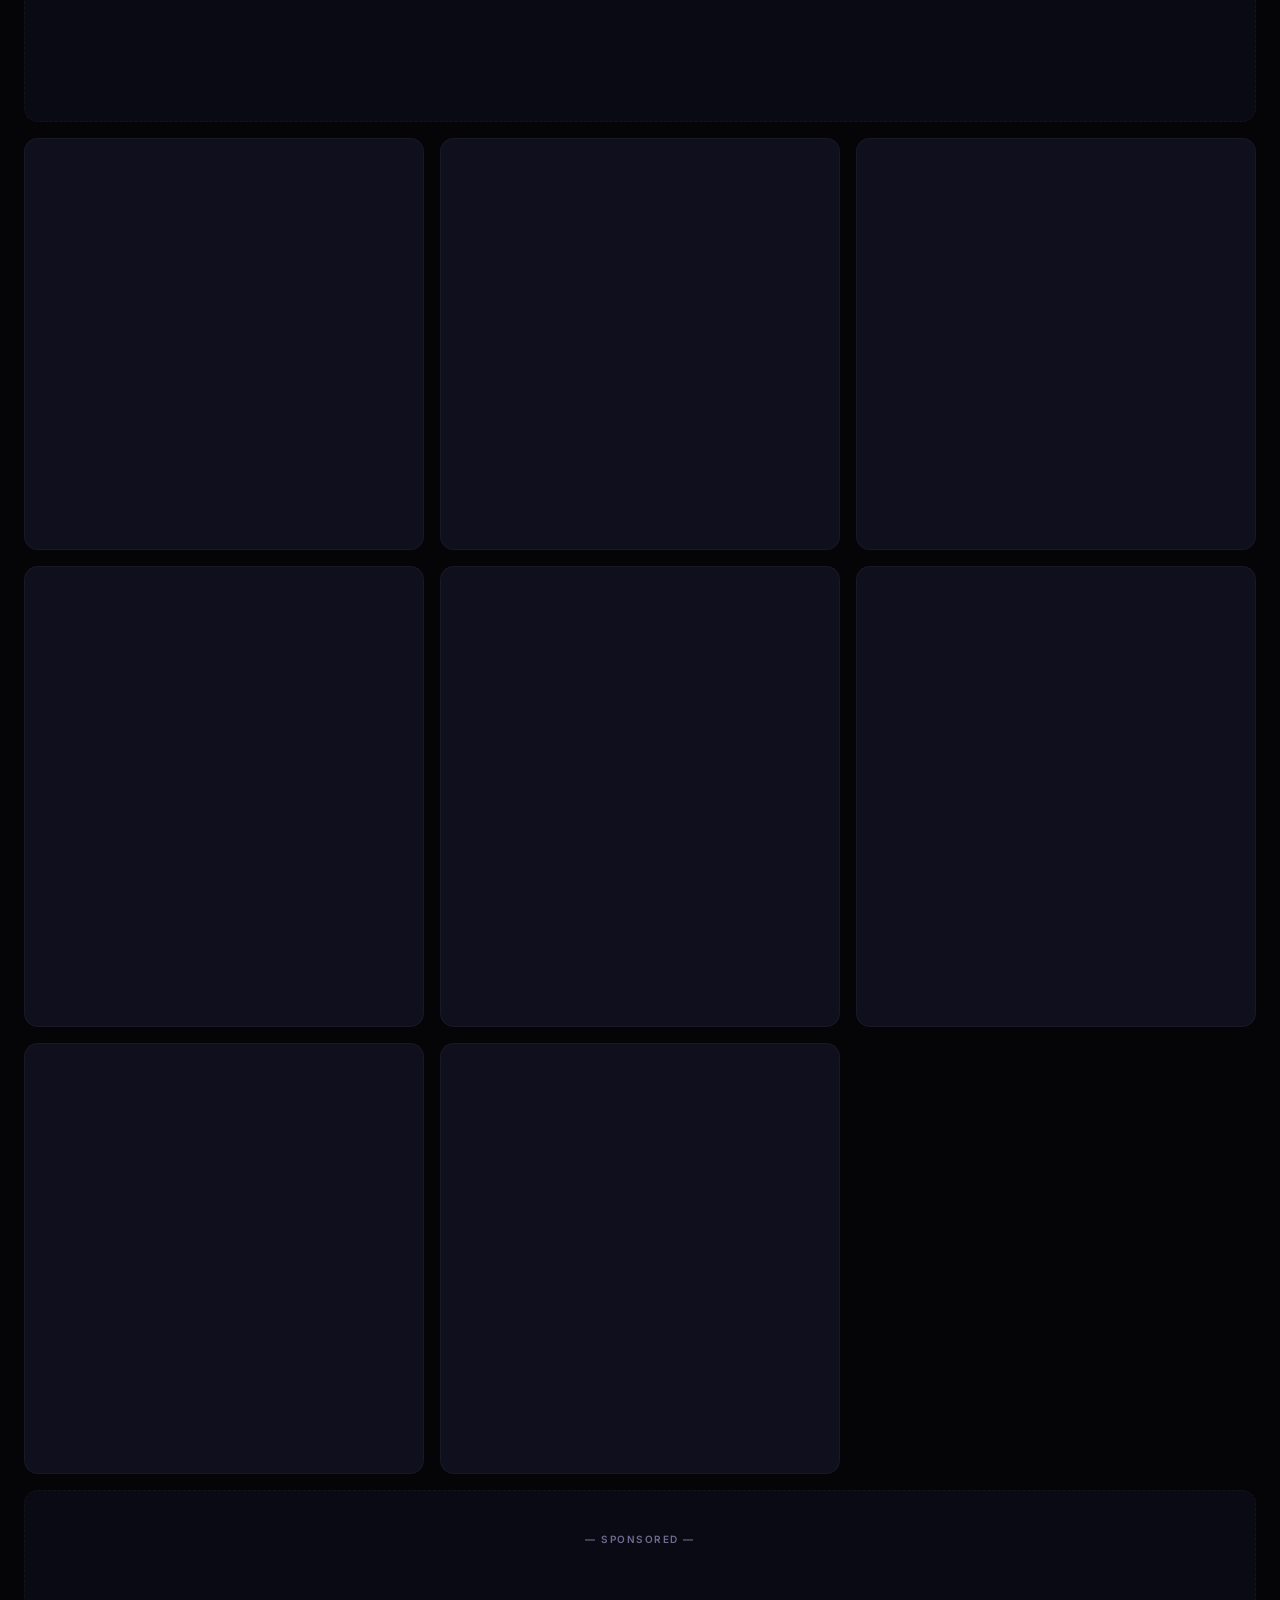
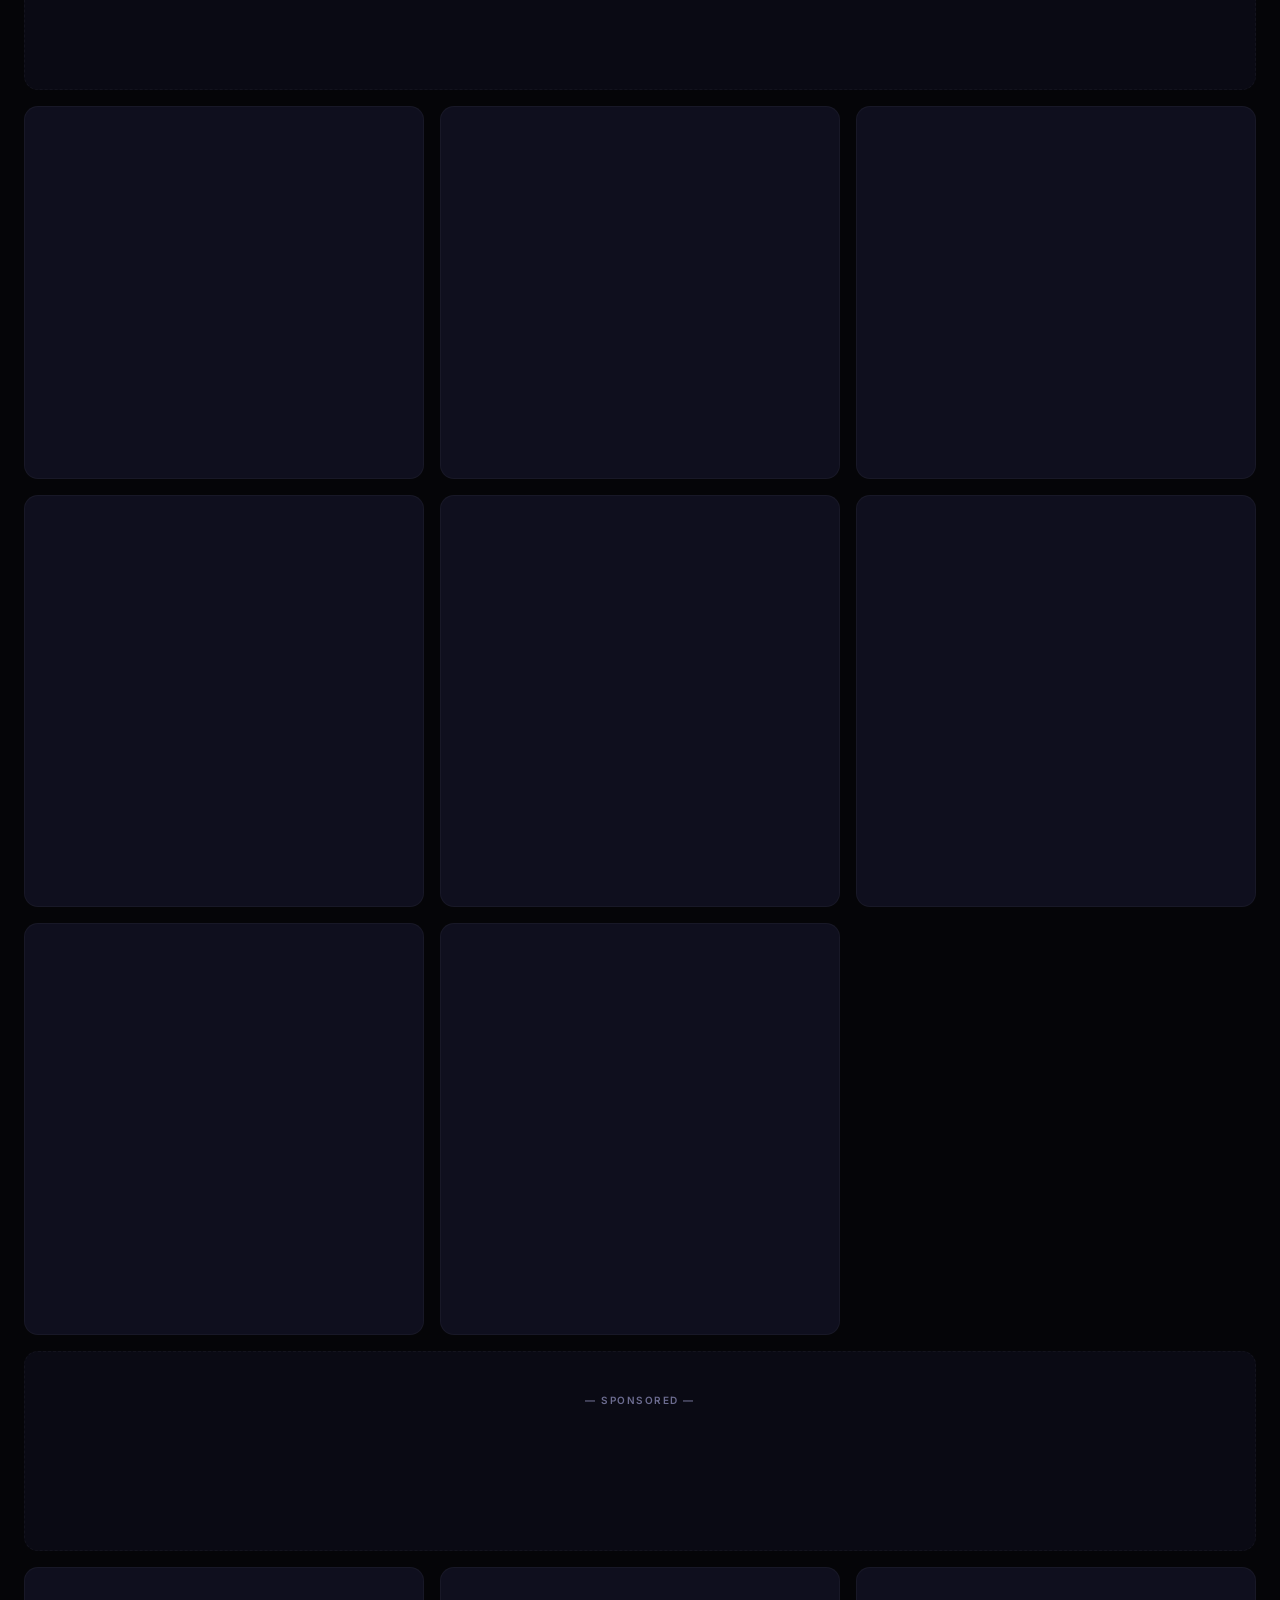
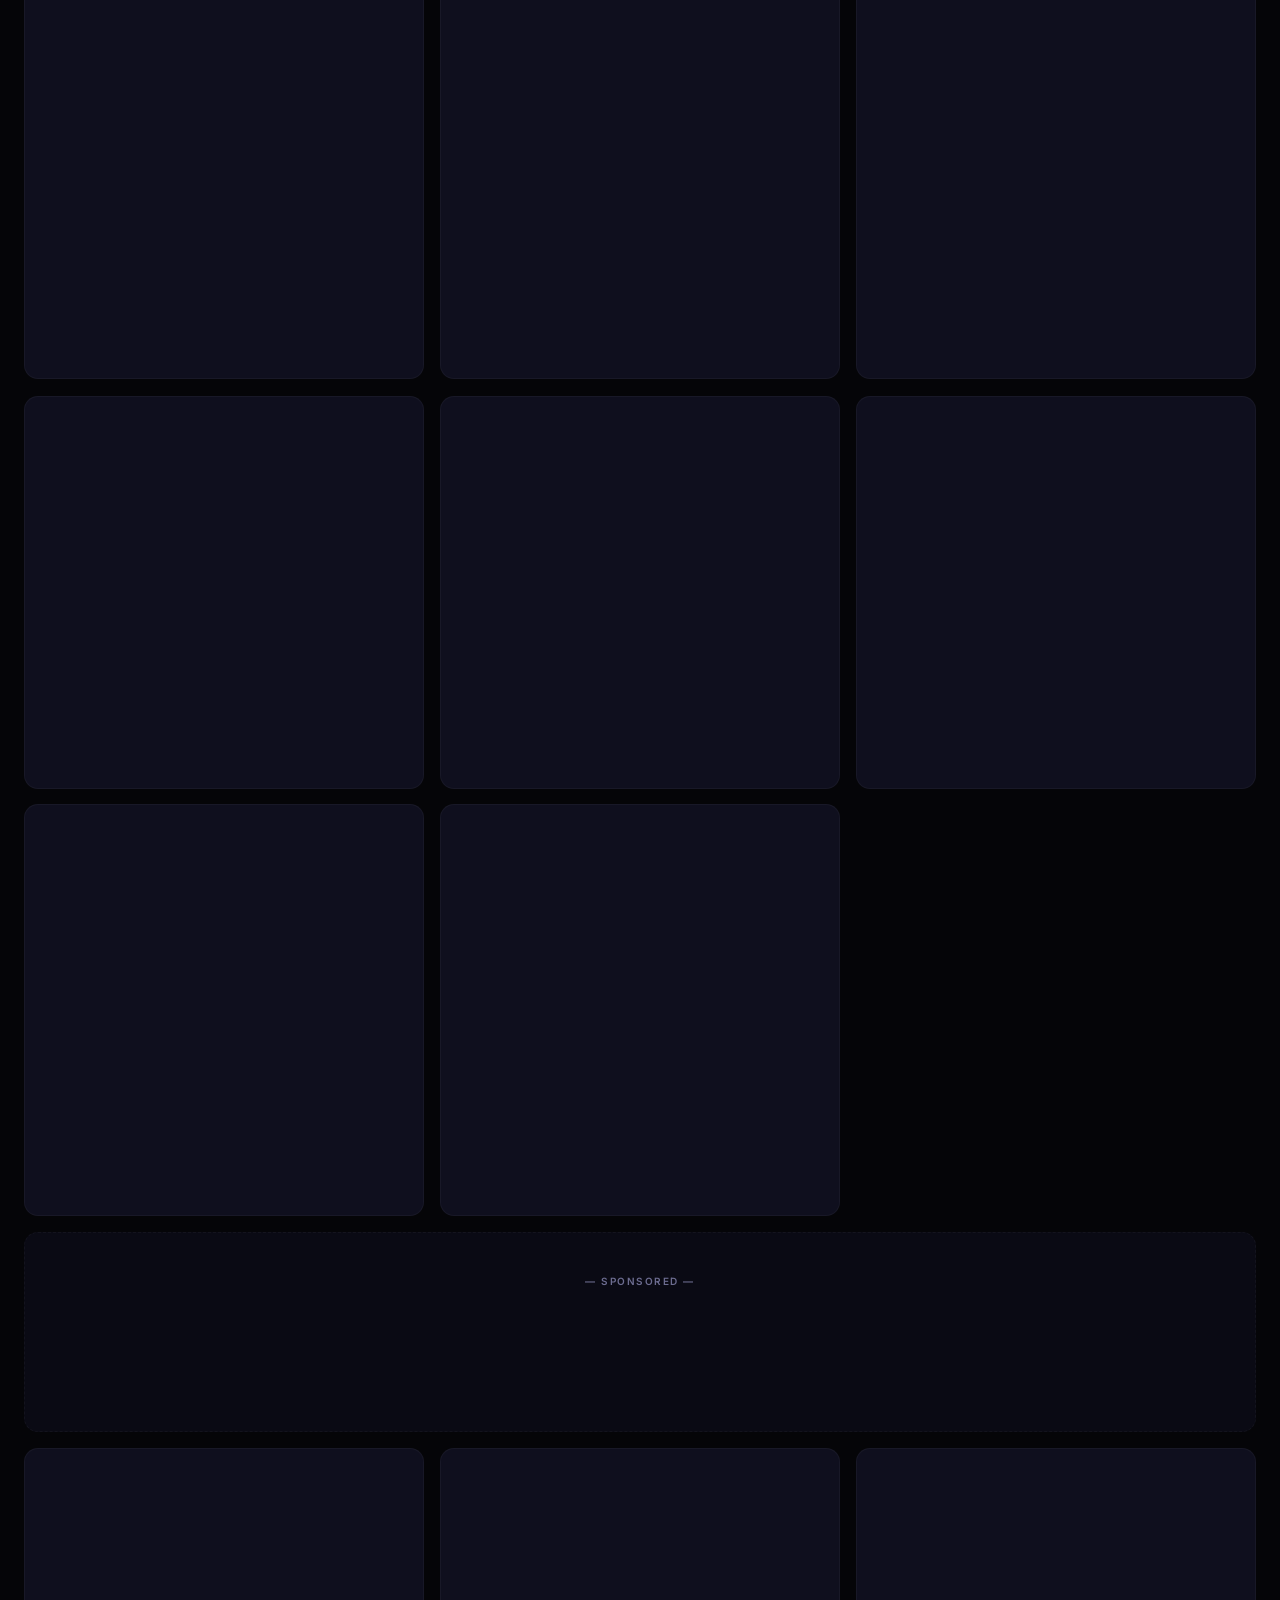
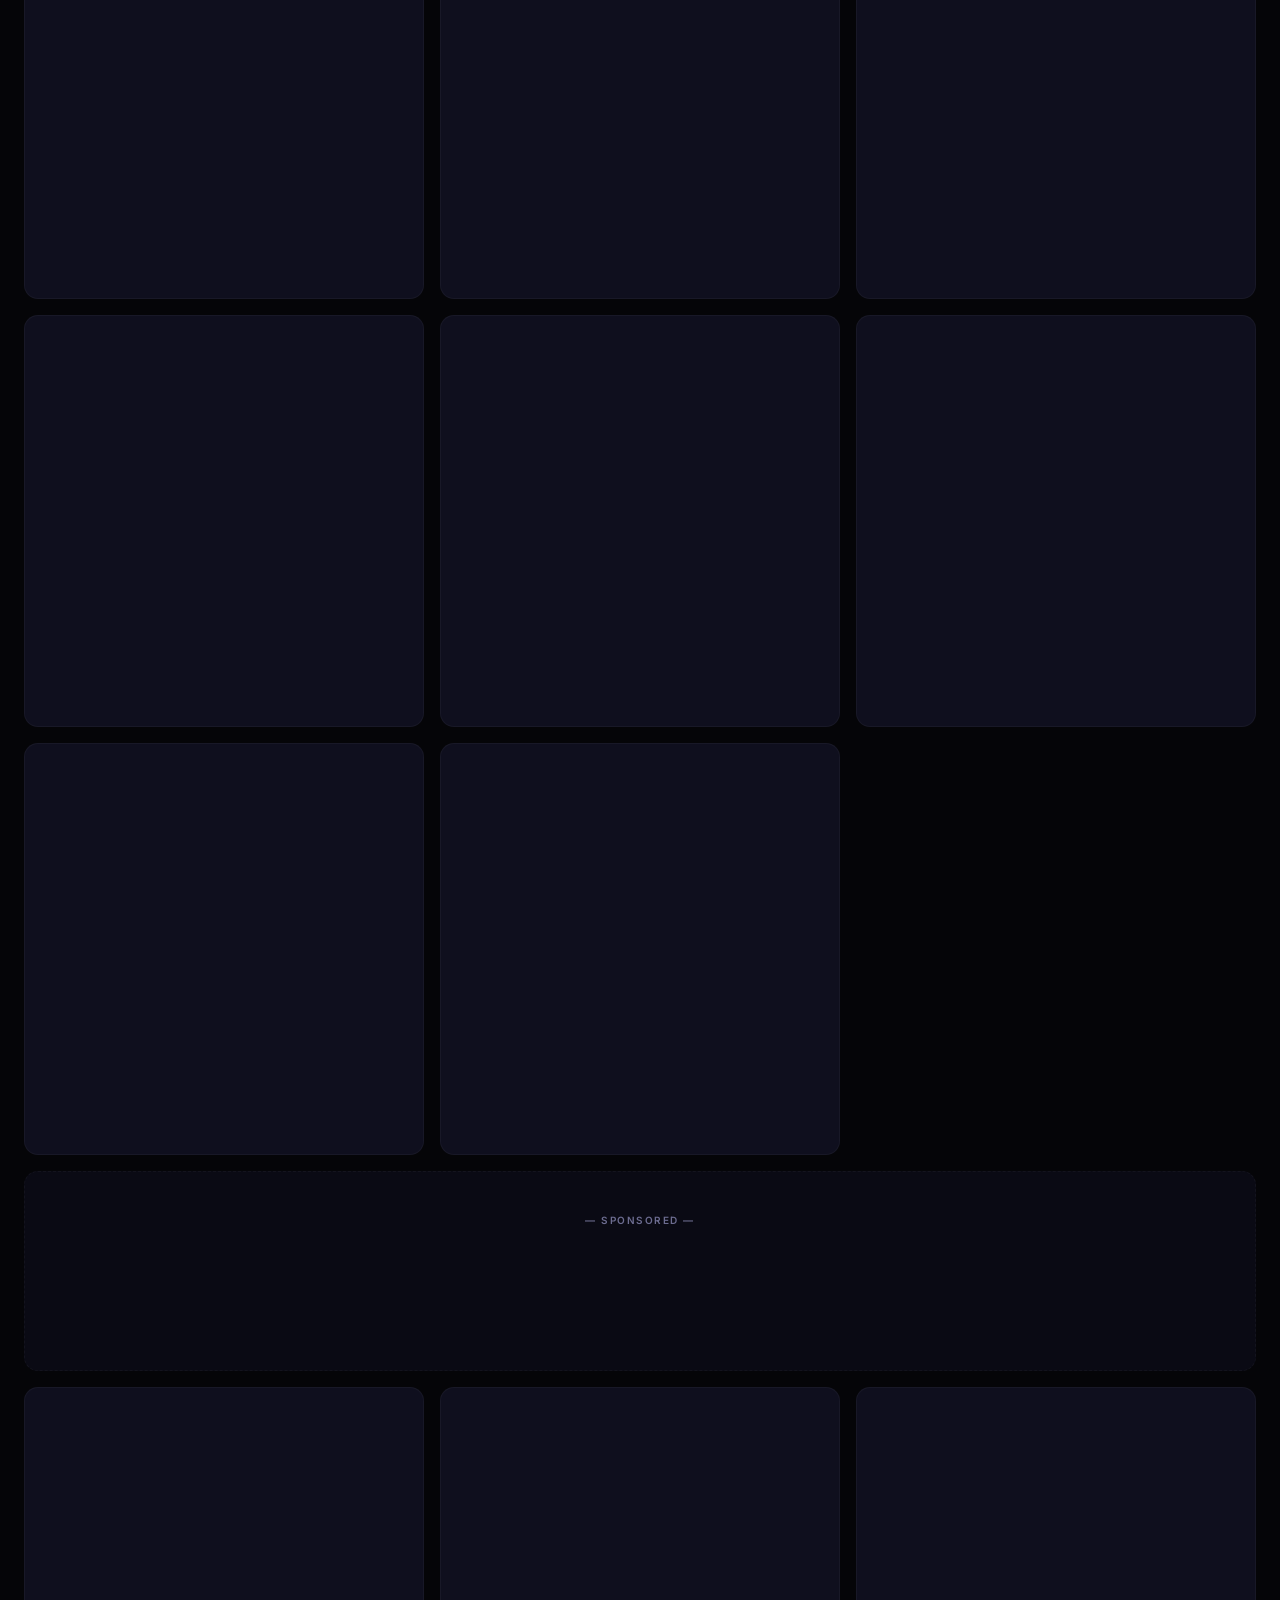
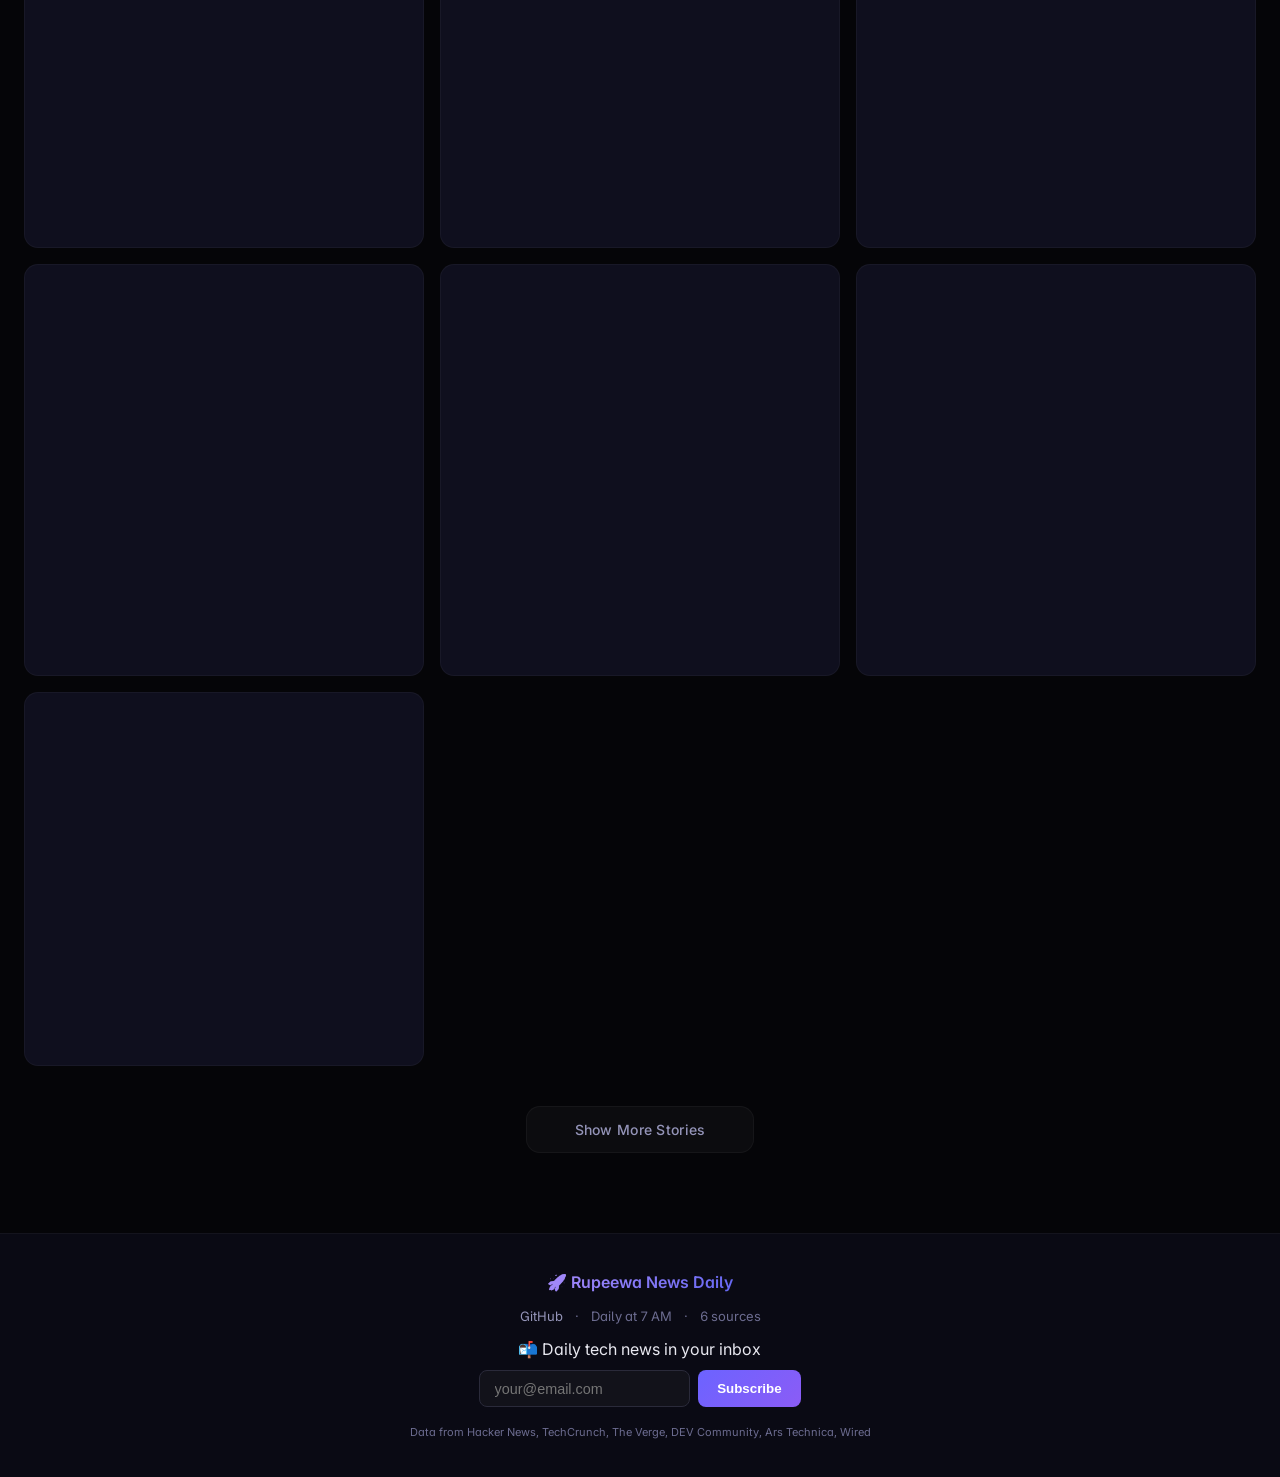
==== commit 2b387148: "fix: omg10 ads line-by-line below refer card with downloaded images" ====
--- a/index.html
+++ b/index.html
@@ -8,8 +8,8 @@
     <meta name="keywords" content="tech news, AI, artificial intelligence, startups, gadgets, cybersecurity, Hacker News, TechCrunch, Ars Technica, Wired, The Verge, daily tech digest">
     <meta name="author" content="Rupeewa News Daily">
     <meta name="google-site-verification" content="4lKhG4kpuIxY8trSyF3P4g685OgZlY1l09pk29As63k">
-    <meta property="article:published_time" content="2026-06-26T12:10:19.926917+00:00">
-    <meta property="article:modified_time" content="2026-06-26T12:10:19.926917+00:00">
+    <meta property="article:published_time" content="2026-06-26T12:13:25.120248+00:00">
+    <meta property="article:modified_time" content="2026-06-26T12:13:25.120248+00:00">
     <meta name="date" content="2026-06-26">
     <link rel="canonical" href="https://rupeewa.vercel.app/">
     <!-- Cache Control -->
@@ -105,7 +105,7 @@
     </button>
     <div class="nav-right">
       <span class="nav-stats">48 stories</span>
-      <span class="nav-update">Updated Jun 26, 2026 · 12:10 PM</span>
+      <span class="nav-update">Updated Jun 26, 2026 · 12:13 PM</span>
       <button class="theme-toggle" onclick="toggleTheme()" aria-label="Toggle theme">🌙</button>
     </div>
   </nav>
@@ -140,23 +140,34 @@
       </div>
     </article>
     </a>
-    <!-- omg10 Ad Links -->
-    <div class="omg10-ads" style="display:flex;flex-wrap:wrap;gap:10px;justify-content:center;margin:15px 0 5px">
-      <a href="https://omg10.com/4/11203450" target="_blank" rel="noopener noreferrer" style="flex:1;min-width:150px;max-width:190px">
-        <img src="ad_img_1.jpg" alt="Sponsored" loading="lazy" style="width:100%;height:auto;border-radius:8px;cursor:pointer" onerror="this.style.display='none'">
-      </a>
-      <a href="https://omg10.com/4/11203449" target="_blank" rel="noopener noreferrer" style="flex:1;min-width:150px;max-width:190px">
-        <img src="ad_img_2.jpg" alt="Sponsored" loading="lazy" style="width:100%;height:auto;border-radius:8px;cursor:pointer" onerror="this.style.display='none'">
-      </a>
-      <a href="https://omg10.com/4/11056764" target="_blank" rel="noopener noreferrer" style="flex:1;min-width:150px;max-width:190px">
-        <img src="ad_img_3.jpg" alt="Sponsored" loading="lazy" style="width:100%;height:auto;border-radius:8px;cursor:pointer" onerror="this.style.display='none'">
-      </a>
-      <a href="https://omg10.com/4/11061096" target="_blank" rel="noopener noreferrer" style="flex:1;min-width:150px;max-width:190px">
-        <img src="ad_img_4.jpg" alt="Sponsored" loading="lazy" style="width:100%;height:auto;border-radius:8px;cursor:pointer" onerror="this.style.display='none'">
-      </a>
-      <a href="https://omg10.com/4/11056769" target="_blank" rel="noopener noreferrer" style="flex:1;min-width:150px;max-width:190px">
-        <img src="ad_img_5.jpg" alt="Sponsored" loading="lazy" style="width:100%;height:auto;border-radius:8px;cursor:pointer" onerror="this.style.display='none'">
-      </a>
+    <!-- omg10 Ad Links - Line by Line -->
+    <div class="omg10-ads-section" style="margin:20px auto 10px;max-width:800px;padding:0 15px">
+      <div class="ad-label" style="text-align:center;color:#888;font-size:12px;margin-bottom:8px">-- Sponsored --</div>
+      <div class="omg10-ad-row" style="margin-bottom:12px">
+        <a href="https://omg10.com/4/11203450" target="_blank" rel="noopener noreferrer">
+          <img src="ad_img_1.jpg" alt="Sponsored" loading="lazy" style="width:100%;height:auto;border-radius:8px;cursor:pointer;display:block" onerror="this.style.display='none'">
+        </a>
+      </div>
+      <div class="omg10-ad-row" style="margin-bottom:12px">
+        <a href="https://omg10.com/4/11203449" target="_blank" rel="noopener noreferrer">
+          <img src="ad_img_2.jpg" alt="Sponsored" loading="lazy" style="width:100%;height:auto;border-radius:8px;cursor:pointer;display:block" onerror="this.style.display='none'">
+        </a>
+      </div>
+      <div class="omg10-ad-row" style="margin-bottom:12px">
+        <a href="https://omg10.com/4/11056764" target="_blank" rel="noopener noreferrer">
+          <img src="ad_img_3.jpg" alt="Sponsored" loading="lazy" style="width:100%;height:auto;border-radius:8px;cursor:pointer;display:block" onerror="this.style.display='none'">
+        </a>
+      </div>
+      <div class="omg10-ad-row" style="margin-bottom:12px">
+        <a href="https://omg10.com/4/11061096" target="_blank" rel="noopener noreferrer">
+          <img src="ad_img_4.jpg" alt="Sponsored" loading="lazy" style="width:100%;height:auto;border-radius:8px;cursor:pointer;display:block" onerror="this.style.display='none'">
+        </a>
+      </div>
+      <div class="omg10-ad-row" style="margin-bottom:12px">
+        <a href="https://omg10.com/4/11056769" target="_blank" rel="noopener noreferrer">
+          <img src="ad_img_5.jpg" alt="Sponsored" loading="lazy" style="width:100%;height:auto;border-radius:8px;cursor:pointer;display:block" onerror="this.style.display='none'">
+        </a>
+      </div>
     </div>
     <div class="hero-header-divider"><span>Featured Stories</span></div>
     <div class="featured-grid">
@@ -596,7 +607,7 @@
       <div class="card-body">
         <h2 itemprop="headline"><a href="https://gchandbook.org/" target="_blank" rel="noopener noreferrer" itemprop="url">The Garbage Collection Handbook: The Art of Automatic Memory Management (2nd Ed) (2023)</a></h2>
         <div class="card-meta">
-          <span class="card-time"><time datetime="2026-06-25T23:10:30+00:00">12h ago</time></span>
+          <span class="card-time"><time datetime="2026-06-25T23:10:30+00:00">13h ago</time></span>
           <span class="card-author" itemprop="author">teleforce</span>
           <span class="card-readtime">2 min read</span>
           <span class="card-arrow">→</span>
@@ -825,7 +836,7 @@
       <div class="card-body">
         <h2 itemprop="headline"><a href="https://williamdue.github.io/blog/parallel-parentheses-matching" target="_blank" rel="noopener noreferrer" itemprop="url">Parallel Parentheses Matching</a></h2>
         <div class="card-meta">
-          <span class="card-time"><time datetime="2026-06-25T20:12:24+00:00">15h ago</time></span>
+          <span class="card-time"><time datetime="2026-06-25T20:12:24+00:00">16h ago</time></span>
           <span class="card-author" itemprop="author">Athas</span>
           <span class="card-readtime">1 min read</span>
           <span class="card-arrow">→</span>
